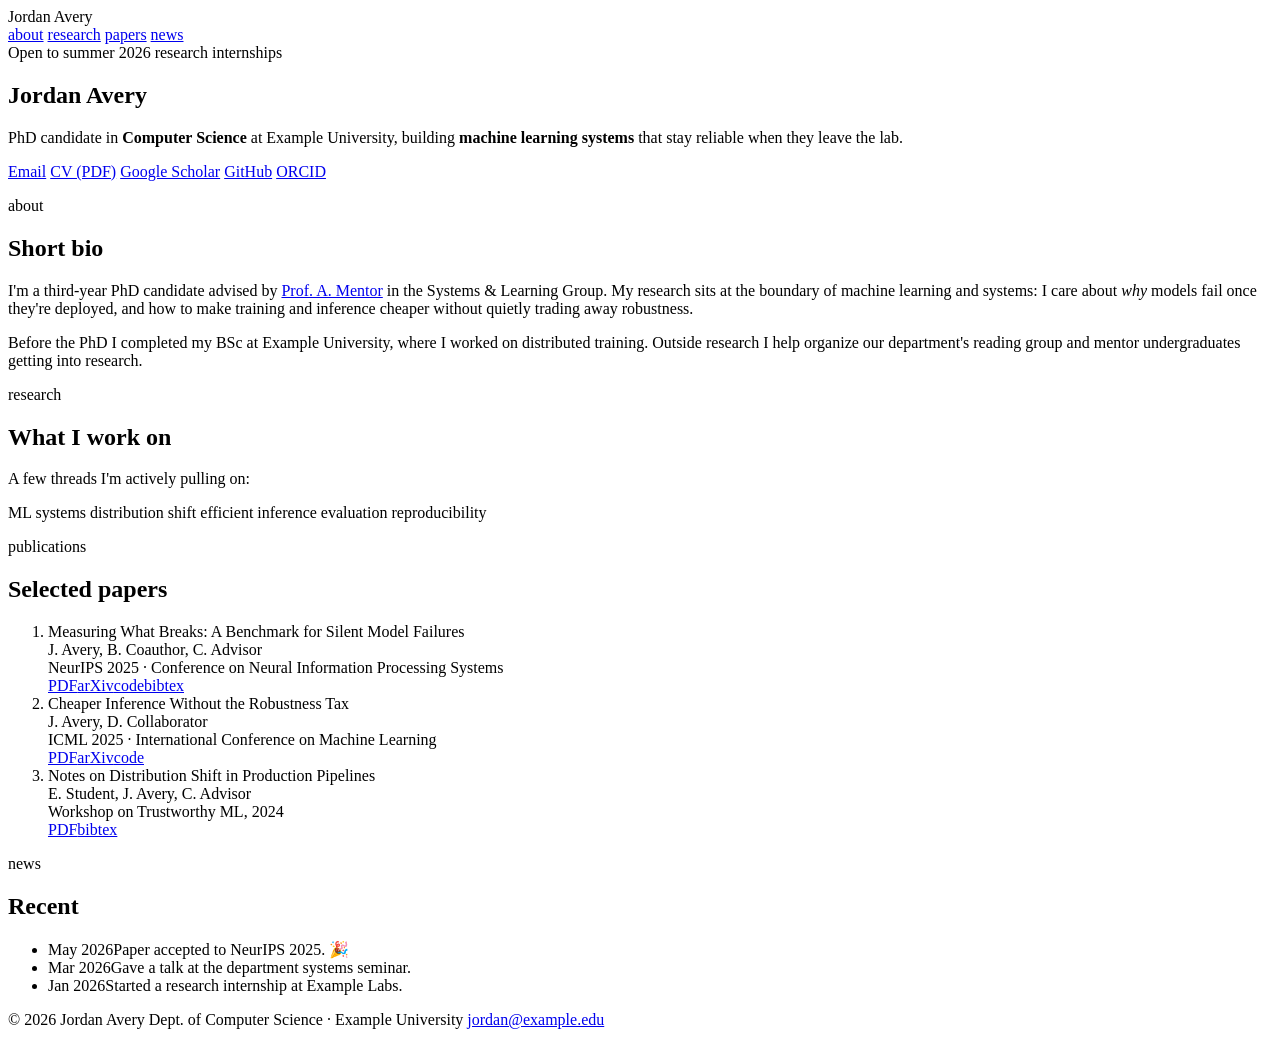
==== index.html @ c04eb2bf "Rename index (2).html to index.html" ====
<!DOCTYPE html>
<html lang="en">
<head>
<meta charset="UTF-8">
<meta name="viewport" content="width=device-width, initial-scale=1.0">

<!-- EDIT: browser-tab title & the description Google shows in search results -->
<title>Jordan Avery — PhD Candidate, Computer Science</title>
<meta name="description" content="Jordan Avery is a PhD candidate in Computer Science working on machine learning systems.">

<link rel="preconnect" href="https://fonts.googleapis.com">
<link rel="preconnect" href="https://fonts.gstatic.com" crossorigin>
<link href="https://fonts.googleapis.com/css2?family=Space+Grotesk:wght@400;500;600;700&family=Newsreader:ital,opsz,wght@0,6..72,400;0,6..72,500;1,6..72,400&family=IBM+Plex+Mono:wght@400;500&display=swap" rel="stylesheet">

<!-- The whole design lives in this one shared file. A future page
     (blog.html, papers.html, ...) just links the same file and looks identical. -->
<link rel="stylesheet" href="style.css">
</head>
<body>

<!-- ===========================================================
     TOP BAR
     Right now every link jumps to a section further down THIS page
     (the "#name" links are on-page anchors).

     >>> TO ADD A SEPARATE PAGE LATER (e.g. a blog):
         1. Create a new file, e.g. blog.html, by copying this file
            and replacing the <body> contents with your blog list.
         2. Change the matching link below from an on-page anchor
            like  href="#publications"  to a real page  href="blog.html".
         That's the whole switch — nothing else moves.
     =========================================================== -->
<header class="bar">
  <div class="wrap">
    <span class="name">Jordan Avery</span>
    <nav>
      <a href="#about">about</a>
      <a href="#research">research</a>
      <a href="#publications">papers</a>   <!-- later: href="papers.html" -->
      <a href="#news">news</a>             <!-- later: add href="blog.html" -->
    </nav>
  </div>
</header>

<!-- ===========================================================
     HERO  —  name, one-line pitch, key links
     =========================================================== -->
<section class="hero">
  <div class="wrap">
    <!-- Optional status line. Delete this <div> if you don't want it. -->
    <div class="status fade"><span class="dot"></span>Open to summer 2026 research internships</div>

    <h1 class="fade d1">Jordan Avery</h1>

    <p class="tagline fade d2">
      PhD candidate in <b>Computer Science</b> at Example University, building
      <b>machine learning systems</b> that stay reliable when they leave the lab.
    </p>

    <div class="links fade d3">
      <!-- EDIT every href. Delete any link you don't use. Drop cv.pdf next to this file. -->
      <a class="btn primary" href="mailto:jordan@example.edu">Email</a>
      <a class="btn" href="cv.pdf">CV (PDF)</a>
      <a class="btn" href="https://scholar.google.com/">Google Scholar</a>
      <a class="btn" href="https://github.com/">GitHub</a>
      <a class="btn" href="https://orcid.org/">ORCID</a>
    </div>
  </div>
</section>

<!-- ===========================================================
     ABOUT
     =========================================================== -->
<section id="about">
  <div class="wrap">
    <p class="eyebrow">about</p>
    <h2>Short bio</h2>
    <p class="lead">
      I'm a third-year PhD candidate advised by <a href="#">Prof. A. Mentor</a> in the
      Systems &amp; Learning Group. My research sits at the boundary of machine learning and
      systems: I care about <em>why</em> models fail once they're deployed, and how to make
      training and inference cheaper without quietly trading away robustness.
    </p>
    <p class="lead">
      Before the PhD I completed my BSc at Example University, where I worked on
      distributed training. Outside research I help organize our department's reading group
      and mentor undergraduates getting into research.
    </p>
  </div>
</section>

<!-- ===========================================================
     RESEARCH
     If this section grows long, it's the natural first candidate to
     become its own research.html — the styles for a full project page
     (.page-head, .project) are already waiting in style.css.
     =========================================================== -->
<section id="research">
  <div class="wrap">
    <p class="eyebrow">research</p>
    <h2>What I work on</h2>
    <p class="lead">A few threads I'm actively pulling on:</p>
    <div class="tags">
      <span class="tag">ML systems</span>
      <span class="tag">distribution shift</span>
      <span class="tag">efficient inference</span>
      <span class="tag">evaluation</span>
      <span class="tag">reproducibility</span>
    </div>
  </div>
</section>

<!-- ===========================================================
     PUBLICATIONS  —  newest first. Copy a <li> block to add one.
     Wrap your own name in <span class="me">…</span> to highlight it.
     =========================================================== -->
<section id="publications">
  <div class="wrap">
    <p class="eyebrow">publications</p>
    <h2>Selected papers</h2>
    <ol class="pubs">

      <li>
        <div>
          <div class="pub-title">Measuring What Breaks: A Benchmark for Silent Model Failures</div>
          <div class="pub-authors"><span class="me">J. Avery</span>, B. Coauthor, C. Advisor</div>
          <span class="pub-venue"><span class="badge">NeurIPS 2025</span> · Conference on Neural Information Processing Systems</span>
          <div class="pub-links"><a href="#">PDF</a><a href="#">arXiv</a><a href="#">code</a><a href="#">bibtex</a></div>
        </div>
      </li>

      <li>
        <div>
          <div class="pub-title">Cheaper Inference Without the Robustness Tax</div>
          <div class="pub-authors"><span class="me">J. Avery</span>, D. Collaborator</div>
          <span class="pub-venue"><span class="badge">ICML 2025</span> · International Conference on Machine Learning</span>
          <div class="pub-links"><a href="#">PDF</a><a href="#">arXiv</a><a href="#">code</a></div>
        </div>
      </li>

      <li>
        <div>
          <div class="pub-title">Notes on Distribution Shift in Production Pipelines</div>
          <div class="pub-authors">E. Student, <span class="me">J. Avery</span>, C. Advisor</div>
          <span class="pub-venue">Workshop on Trustworthy ML, 2024</span>
          <div class="pub-links"><a href="#">PDF</a><a href="#">bibtex</a></div>
        </div>
      </li>

    </ol>
  </div>
</section>

<!-- ===========================================================
     NEWS  —  optional. Delete the whole <section> if unwanted.
     =========================================================== -->
<section id="news">
  <div class="wrap">
    <p class="eyebrow">news</p>
    <h2>Recent</h2>
    <ul class="news">
      <li><span class="when">May 2026</span><span class="what">Paper accepted to NeurIPS 2025. 🎉</span></li>
      <li><span class="when">Mar 2026</span><span class="what">Gave a talk at the department systems seminar.</span></li>
      <li><span class="when">Jan 2026</span><span class="what">Started a research internship at Example Labs.</span></li>
    </ul>
  </div>
</section>

<footer>
  <div class="wrap">
    <span>© 2026 Jordan Avery</span>
    <span>Dept. of Computer Science · Example University</span>
    <span><a href="mailto:jordan@example.edu">jordan@example.edu</a></span>
  </div>
</footer>

</body>
</html>
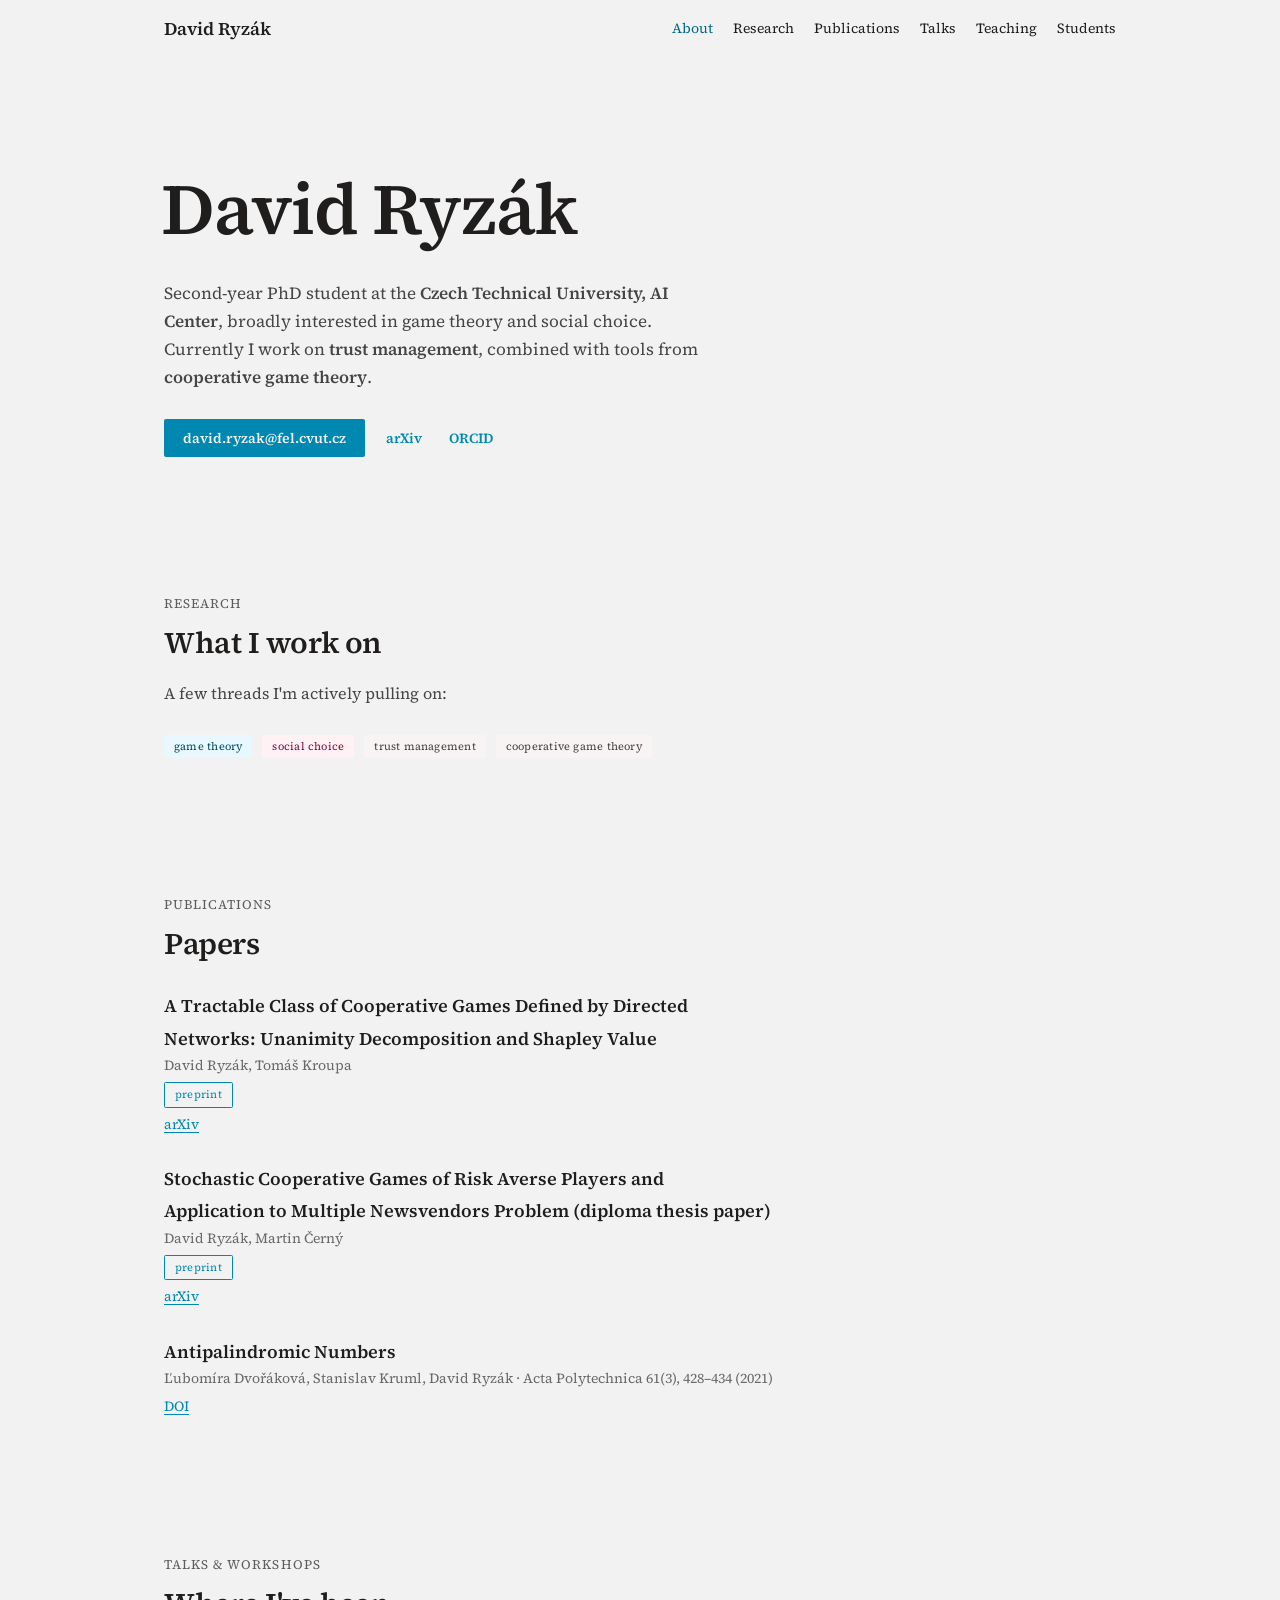
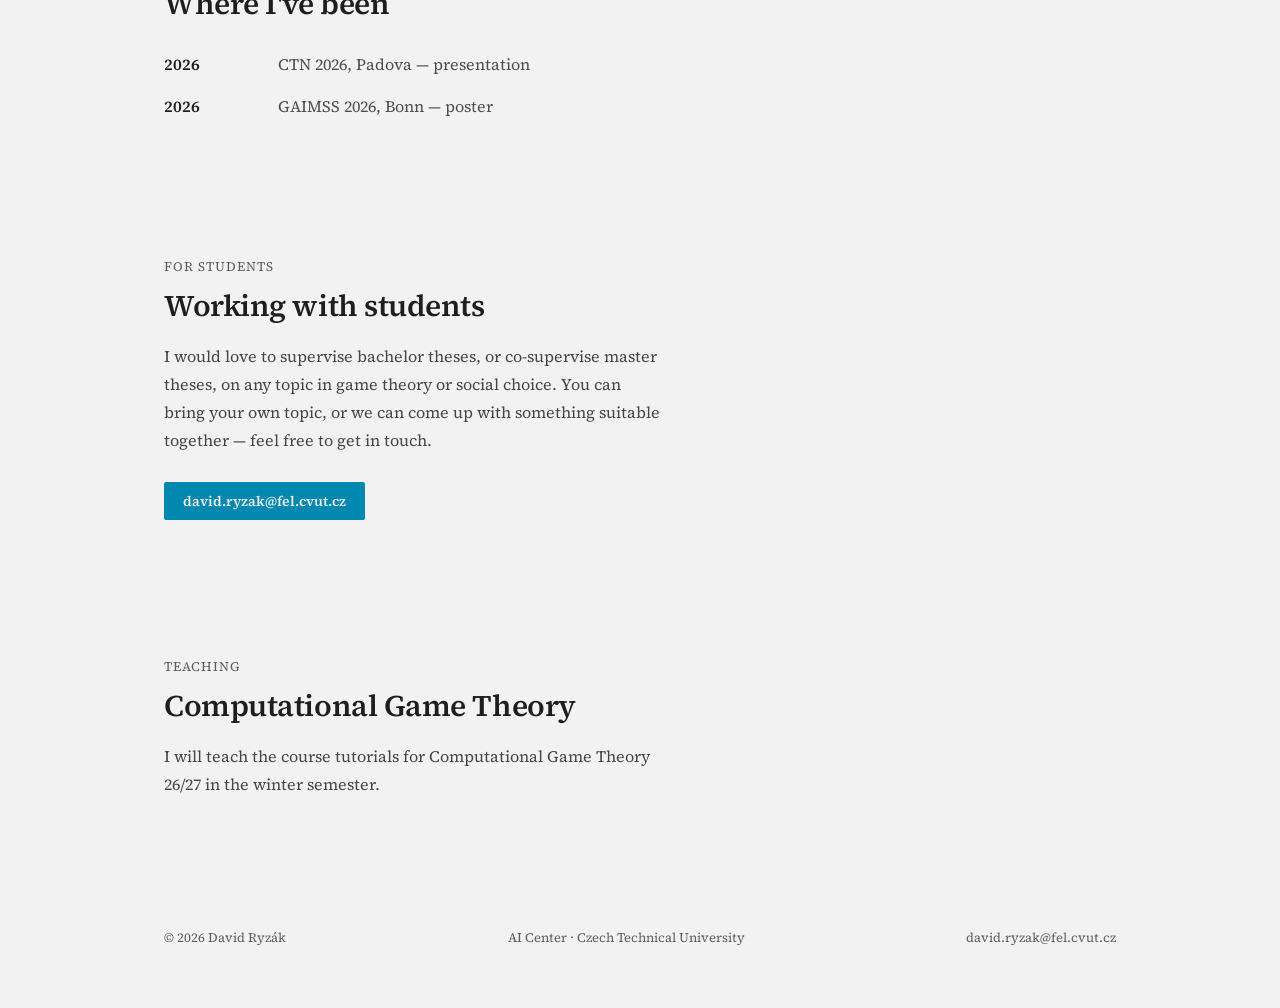
==== commit d2677f65: "Update index.html" ====
--- a/index.html
+++ b/index.html
@@ -1,178 +1,385 @@
 <!DOCTYPE html>
-<html lang="en">
+<html>
 <head>
-<meta charset="UTF-8">
-<meta name="viewport" content="width=device-width, initial-scale=1.0">
-
-<!-- EDIT: browser-tab title & the description Google shows in search results -->
-<title>Jordan Avery — PhD Candidate, Computer Science</title>
-<meta name="description" content="Jordan Avery is a PhD candidate in Computer Science working on machine learning systems.">
-
-<link rel="preconnect" href="https://fonts.googleapis.com">
-<link rel="preconnect" href="https://fonts.gstatic.com" crossorigin>
-<link href="https://fonts.googleapis.com/css2?family=Space+Grotesk:wght@400;500;600;700&family=Newsreader:ital,opsz,wght@0,6..72,400;0,6..72,500;1,6..72,400&family=IBM+Plex+Mono:wght@400;500&display=swap" rel="stylesheet">
-
-<!-- The whole design lives in this one shared file. A future page
-     (blog.html, papers.html, ...) just links the same file and looks identical. -->
-<link rel="stylesheet" href="style.css">
+  <meta charset="utf-8">
+  <title>Bundled Page</title>
+  <style>
+    * { margin: 0; padding: 0; box-sizing: border-box; }
+    body { background: #faf9f5; display: flex; align-items: center; justify-content: center; min-height: 100vh; font-family: -apple-system, BlinkMacSystemFont, sans-serif; }
+    #__bundler_loading { position: fixed; bottom: 20px; right: 20px; font: 13px/1.4 -apple-system, BlinkMacSystemFont, sans-serif; color: #666; background: #fff; padding: 8px 14px; border-radius: 8px; box-shadow: 0 1px 4px rgba(0,0,0,0.12); z-index: 10000; }
+    #__bundler_thumbnail { position: fixed; inset: 0; width: 100%; height: 100%; display: flex; align-items: center; justify-content: center; background: #faf9f5; z-index: 9999; }
+    #__bundler_thumbnail svg { width: 100%; height: 100%; object-fit: contain; }
+    #__bundler_placeholder { color: #999; font-size: 14px; }
+  </style>
+  <noscript>
+    <style>#__bundler_loading { display: none; }</style>
+    <div style="position:fixed;bottom:12px;left:12px;font:13px/1.4 -apple-system,BlinkMacSystemFont,sans-serif;color:#999;background:rgba(255,255,255,0.9);padding:6px 12px;border-radius:6px;box-shadow:0 1px 4px rgba(0,0,0,0.08);z-index:10000;">
+      This page requires JavaScript to display.
+    </div>
+  </noscript>
 </head>
 <body>
-
-<!-- ===========================================================
-     TOP BAR
-     Right now every link jumps to a section further down THIS page
-     (the "#name" links are on-page anchors).
-
-     >>> TO ADD A SEPARATE PAGE LATER (e.g. a blog):
-         1. Create a new file, e.g. blog.html, by copying this file
-            and replacing the <body> contents with your blog list.
-         2. Change the matching link below from an on-page anchor
-            like  href="#publications"  to a real page  href="blog.html".
-         That's the whole switch — nothing else moves.
-     =========================================================== -->
-<header class="bar">
-  <div class="wrap">
-    <span class="name">Jordan Avery</span>
-    <nav>
-      <a href="#about">about</a>
-      <a href="#research">research</a>
-      <a href="#publications">papers</a>   <!-- later: href="papers.html" -->
-      <a href="#news">news</a>             <!-- later: add href="blog.html" -->
-    </nav>
-  </div>
-</header>
-
-<!-- ===========================================================
-     HERO  —  name, one-line pitch, key links
-     =========================================================== -->
-<section class="hero">
-  <div class="wrap">
-    <!-- Optional status line. Delete this <div> if you don't want it. -->
-    <div class="status fade"><span class="dot"></span>Open to summer 2026 research internships</div>
-
-    <h1 class="fade d1">Jordan Avery</h1>
-
-    <p class="tagline fade d2">
-      PhD candidate in <b>Computer Science</b> at Example University, building
-      <b>machine learning systems</b> that stay reliable when they leave the lab.
-    </p>
-
-    <div class="links fade d3">
-      <!-- EDIT every href. Delete any link you don't use. Drop cv.pdf next to this file. -->
-      <a class="btn primary" href="mailto:jordan@example.edu">Email</a>
-      <a class="btn" href="cv.pdf">CV (PDF)</a>
-      <a class="btn" href="https://scholar.google.com/">Google Scholar</a>
-      <a class="btn" href="https://github.com/">GitHub</a>
-      <a class="btn" href="https://orcid.org/">ORCID</a>
-    </div>
-  </div>
-</section>
-
-<!-- ===========================================================
-     ABOUT
-     =========================================================== -->
-<section id="about">
-  <div class="wrap">
-    <p class="eyebrow">about</p>
-    <h2>Short bio</h2>
-    <p class="lead">
-      I'm a third-year PhD candidate advised by <a href="#">Prof. A. Mentor</a> in the
-      Systems &amp; Learning Group. My research sits at the boundary of machine learning and
-      systems: I care about <em>why</em> models fail once they're deployed, and how to make
-      training and inference cheaper without quietly trading away robustness.
-    </p>
-    <p class="lead">
-      Before the PhD I completed my BSc at Example University, where I worked on
-      distributed training. Outside research I help organize our department's reading group
-      and mentor undergraduates getting into research.
-    </p>
-  </div>
-</section>
-
-<!-- ===========================================================
-     RESEARCH
-     If this section grows long, it's the natural first candidate to
-     become its own research.html — the styles for a full project page
-     (.page-head, .project) are already waiting in style.css.
-     =========================================================== -->
-<section id="research">
-  <div class="wrap">
-    <p class="eyebrow">research</p>
-    <h2>What I work on</h2>
-    <p class="lead">A few threads I'm actively pulling on:</p>
-    <div class="tags">
-      <span class="tag">ML systems</span>
-      <span class="tag">distribution shift</span>
-      <span class="tag">efficient inference</span>
-      <span class="tag">evaluation</span>
-      <span class="tag">reproducibility</span>
-    </div>
-  </div>
-</section>
-
-<!-- ===========================================================
-     PUBLICATIONS  —  newest first. Copy a <li> block to add one.
-     Wrap your own name in <span class="me">…</span> to highlight it.
-     =========================================================== -->
-<section id="publications">
-  <div class="wrap">
-    <p class="eyebrow">publications</p>
-    <h2>Selected papers</h2>
-    <ol class="pubs">
-
-      <li>
-        <div>
-          <div class="pub-title">Measuring What Breaks: A Benchmark for Silent Model Failures</div>
-          <div class="pub-authors"><span class="me">J. Avery</span>, B. Coauthor, C. Advisor</div>
-          <span class="pub-venue"><span class="badge">NeurIPS 2025</span> · Conference on Neural Information Processing Systems</span>
-          <div class="pub-links"><a href="#">PDF</a><a href="#">arXiv</a><a href="#">code</a><a href="#">bibtex</a></div>
-        </div>
-      </li>
-
-      <li>
-        <div>
-          <div class="pub-title">Cheaper Inference Without the Robustness Tax</div>
-          <div class="pub-authors"><span class="me">J. Avery</span>, D. Collaborator</div>
-          <span class="pub-venue"><span class="badge">ICML 2025</span> · International Conference on Machine Learning</span>
-          <div class="pub-links"><a href="#">PDF</a><a href="#">arXiv</a><a href="#">code</a></div>
-        </div>
-      </li>
-
-      <li>
-        <div>
-          <div class="pub-title">Notes on Distribution Shift in Production Pipelines</div>
-          <div class="pub-authors">E. Student, <span class="me">J. Avery</span>, C. Advisor</div>
-          <span class="pub-venue">Workshop on Trustworthy ML, 2024</span>
-          <div class="pub-links"><a href="#">PDF</a><a href="#">bibtex</a></div>
-        </div>
-      </li>
-
-    </ol>
-  </div>
-</section>
-
-<!-- ===========================================================
-     NEWS  —  optional. Delete the whole <section> if unwanted.
-     =========================================================== -->
-<section id="news">
-  <div class="wrap">
-    <p class="eyebrow">news</p>
-    <h2>Recent</h2>
-    <ul class="news">
-      <li><span class="when">May 2026</span><span class="what">Paper accepted to NeurIPS 2025. 🎉</span></li>
-      <li><span class="when">Mar 2026</span><span class="what">Gave a talk at the department systems seminar.</span></li>
-      <li><span class="when">Jan 2026</span><span class="what">Started a research internship at Example Labs.</span></li>
-    </ul>
-  </div>
-</section>
-
-<footer>
-  <div class="wrap">
-    <span>© 2026 Jordan Avery</span>
-    <span>Dept. of Computer Science · Example University</span>
-    <span><a href="mailto:jordan@example.edu">jordan@example.edu</a></span>
-  </div>
-</footer>
-
+  <div id="__bundler_thumbnail"><svg xmlns="http://www.w3.org/2000/svg" sc-camel-view-box="0 0 120 56"><rect width="120" height="56" fill="#f3f2f2"></rect><text x="18" y="32" font-family="serif" font-size="16" fill="#201e1d">DR</text></svg></div>
+  <div id="__bundler_loading">Unpacking...</div>
+
+  <script>
+    
+document.addEventListener('DOMContentLoaded', async function() {
+  const loading = document.getElementById('__bundler_loading');
+  function setStatus(msg) { if (loading) loading.textContent = msg; }
+
+  const FONT_MIME = /^(font[/]|application[/](x-)?font-|application[/]vnd\.ms-fontobject)/i;
+  const MIME_TOKEN = /^[\w.+-]+[/][\w.+-]+$/;
+  function toBase64(bytes) {
+    let bin = '';
+    for (let i = 0; i < bytes.length; i += 0x8000) {
+      bin += String.fromCharCode.apply(null, bytes.subarray(i, i + 0x8000));
+    }
+    return btoa(bin);
+  }
+
+  // Error sink persists across replaceWith since it's on window, not the DOM.
+  window.addEventListener('error', function(e) {
+    // Failed resource loads (CSP-blocked links, scripts, images) fire plain
+    // events at the element — warn only; real JS errors carry message/error.
+    if (!e.message && !e.error && e.target && e.target !== window) {
+      console.warn('[bundle] resource failed to load:',
+        e.target.tagName, String(e.target.src || e.target.href || ''));
+      return;
+    }
+    var p = document.body || document.documentElement;
+    var d = document.getElementById('__bundler_err') || p.appendChild(document.createElement('div'));
+    d.id = '__bundler_err';
+    d.style.cssText = 'position:fixed;bottom:12px;left:12px;right:12px;font:12px/1.4 ui-monospace,monospace;background:#2a1215;color:#ff8a80;padding:10px 14px;border-radius:8px;border:1px solid #5c2b2e;z-index:99999;white-space:pre-wrap;max-height:40vh;overflow:auto';
+    d.textContent = (d.textContent ? d.textContent + String.fromCharCode(10) : '') +
+      '[bundle] ' + (e.message || e.type) +
+      (e.filename ? ' (' + e.filename.slice(0, 60) + ':' + e.lineno + ')' : '');
+  }, true);
+
+  try {
+    const manifestEl = document.querySelector('script[type="__bundler/manifest"]');
+    const templateEl = document.querySelector('script[type="__bundler/template"]');
+    if (!manifestEl || !templateEl) {
+      setStatus('Error: missing bundle data');
+      console.error('[bundler] Missing script tags — manifestEl:', !!manifestEl, 'templateEl:', !!templateEl);
+      return;
+    }
+
+    const manifest = JSON.parse(manifestEl.textContent);
+    let template = JSON.parse(templateEl.textContent);
+
+    // Nested page bundles (iframe targets). Each ships ONCE, in the ROOT
+    // document's manifest; frame srcs carry an about:blank#<uuid> marker
+    // instead of a substitutable uuid. Every document mints the blobs for
+    // its OWN frames — from local text at the root, or text obtained from
+    // its DIRECT parent over the relay protocol below — so each frame
+    // navigation stays same-origin with its initiator and a deduped page
+    // loads at any depth on any host, including a file:// download's
+    // opaque origins (where a blob minted by one document cannot be
+    // navigated to by another).
+    const pageOrderEl = document.querySelector('script[type="__bundler/page_order"]');
+    const pageOrder = pageOrderEl ? JSON.parse(pageOrderEl.textContent) : [];
+    const pageSet = new Set(pageOrder);
+    const pageTexts = {};
+
+    // ── Nested-page text protocol (parent-chain relay) ──
+    // Page bundles ship once, in the ROOT document's manifest. Every
+    // document mints the blobs for its OWN frames, obtaining page text
+    // through a strict parent-chain relay: a document only ever SENDS to
+    // its direct parent (which, for every document the publisher's own
+    // runtime minted, is another publisher document) and only ACCEPTS
+    // text from that direct parent; requests from below are honored only
+    // for the document's own child frames, and the ROOT never sends
+    // upward at all. That last rule is load-bearing: the artifact host's
+    // frame-ancestors allows claude.ai (and friends) to frame an
+    // artifact, so window.top can be a FOREIGN document — a top-addressed
+    // protocol would hand page uuids to that ancestor and accept forged
+    // "page text" from it, minting attacker HTML as an artifact-origin
+    // blob document. The chain never touches the ancestor: requests stop
+    // at the root, replies are origin-addressed per hop (never '*' when
+    // an origin exists), and both directions are origin-gated (on https
+    // a foreign sender's origin can never equal this document's; in
+    // opaque contexts — file:// — everything serializes as 'null', where
+    // an embedded EXTERNAL frame still fails the gate by carrying its
+    // own real origin, and a sandboxed child of such a frame is excluded
+    // by the own-child-frames check plus uuid unguessability). Shape is
+    // deny-by-default: one request form, one reply form, no error
+    // replies.
+    // window.origin is the SERIALIZED SECURITY origin ('null' in opaque
+    // contexts such as a sandboxed preview iframe) — location.origin is
+    // computed from the URL and stays 'https://…' even when the document
+    // is sandboxed, which would misgate every opaque chain.
+    const OWN_TARGET = /^https?:[/][/]/.test(window.origin || '')
+      ? window.origin
+      : '*';
+    function trustedOrigin(e) {
+      if (e.origin === window.origin) return true; // https chains; opaque==opaque
+      // file:// trees: Chrome serializes the file document's origin as
+      // 'file://' while the blob: documents it mints serialize as 'null',
+      // so the two legitimate shapes can never string-match — accept the
+      // pair in both directions. https origins never serialize as either,
+      // and sender identity (own child frame / direct parent) is checked
+      // separately.
+      return (
+        (e.origin === 'null' &&
+          (window.origin === 'file://' ||
+            window.location.protocol === 'file:')) ||
+        (/^file:/.test(e.origin) && window.origin === 'null')
+      );
+    }
+    // Non-empty only in the root document (nested bundles ship an empty
+    // island), so it doubles as the root marker: the root answers from
+    // local text and treats a miss as authoritative — never relaying to
+    // its (possibly foreign) parent.
+    const isPageRoot = pageOrder.length > 0;
+    const blobUrls = {};
+    const resourceBlobs = {};
+    const UUID_SHAPE = /^[0-9a-f]{8}-[0-9a-f]{4}-[0-9a-f]{4}-[0-9a-f]{4}-[0-9a-f]{12}$/;
+    const pendingFrames = {}; // uuid -> [{el, frag}] awaiting text for own frames
+    const pendingRelays = {}; // uuid -> [childWindow] awaiting text to pass down
+    function mountPage(el, frag, text) {
+      const pageBlob = new Blob([text], { type: 'text/html' });
+      const u = URL.createObjectURL(pageBlob);
+      resourceBlobs[u] = pageBlob;
+      el.src = u + frag;
+    }
+    function deliverPage(uuid, text) {
+      const frames = pendingFrames[uuid];
+      delete pendingFrames[uuid];
+      if (frames) for (const f of frames) mountPage(f.el, f.frag, text);
+      const relays = pendingRelays[uuid];
+      delete pendingRelays[uuid];
+      if (relays) {
+        for (const cw of relays) {
+          try { cw.postMessage({ __bundler_page: uuid, __bundler_text: text }, OWN_TARGET); } catch (err) { /* gone */ }
+        }
+      }
+    }
+    function ownFrameWindows() {
+      const out = [];
+      for (const f of Array.from(document.querySelectorAll('iframe'))) {
+        try { if (f.contentWindow) out.push(f.contentWindow); } catch (err) { /* detached */ }
+      }
+      return out;
+    }
+    window.addEventListener('message', function (e) {
+      const d = e.data;
+      if (!d || typeof d !== 'object' || !e.source) return;
+      // Origin gate first; the structural checks below (own-child-frames
+      // for requests, direct-parent + solicited-uuid for replies, the
+      // root's never-relay rule) are what hold in fully opaque chains
+      // where origin strings can't discriminate — a sandboxed root's
+      // FOREIGN wrapper still fails all three even though both serialize
+      // as real-vs-'null' rather than matching.
+      if (!trustedOrigin(e)) return;
+      if (typeof d.__bundler_need === 'string' && UUID_SHAPE.test(d.__bundler_need)) {
+        // Requests are honored only for this document's own child frames.
+        if (ownFrameWindows().indexOf(e.source) < 0) return;
+        const uuid = d.__bundler_need;
+        const text = pageTexts[uuid];
+        if (typeof text === 'string') {
+          try { e.source.postMessage({ __bundler_page: uuid, __bundler_text: text }, OWN_TARGET); } catch (err) { /* gone */ }
+          return;
+        }
+        if (isPageRoot || window.parent === window) return; // authoritative miss
+        const waiting = pendingRelays[uuid];
+        if (waiting) {
+          if (waiting.indexOf(e.source) < 0) waiting.push(e.source);
+          return;
+        }
+        // Never-answered uuids would otherwise accumulate forever under a
+        // request spray; past the cap (far above any real page count) new
+        // relays are dropped rather than remembered.
+        if (Object.keys(pendingRelays).length >= 128) return;
+        pendingRelays[uuid] = [e.source];
+        window.parent.postMessage({ __bundler_need: uuid }, OWN_TARGET);
+      } else if (
+        typeof d.__bundler_page === 'string' &&
+        UUID_SHAPE.test(d.__bundler_page) &&
+        typeof d.__bundler_text === 'string'
+      ) {
+        // The shape test is load-bearing beyond tidiness: the solicited
+        // check below uses the in operator, which matches prototype keys
+        // ('__proto__', 'constructor') — an unshaped key would reach
+        // deliverPage and throw, painting the error banner.
+        // Text is accepted only from the direct parent — the document
+        // that minted this one.
+        if (e.source !== window.parent || window.parent === window) return;
+        if (!(d.__bundler_page in pendingFrames) && !(d.__bundler_page in pendingRelays)) return;
+        deliverPage(d.__bundler_page, d.__bundler_text);
+      }
+    });
+
+    const uuids = Object.keys(manifest);
+    setStatus('Unpacking ' + uuids.length + ' assets...');
+
+    await Promise.all(uuids.map(async (uuid) => {
+      const entry = manifest[uuid];
+      try {
+        const binaryStr = atob(entry.data);
+        const bytes = new Uint8Array(binaryStr.length);
+        for (let i = 0; i < binaryStr.length; i++) bytes[i] = binaryStr.charCodeAt(i);
+
+        let finalBytes = bytes;
+        if (entry.compressed) {
+          if (typeof DecompressionStream !== 'undefined') {
+            const ds = new DecompressionStream('gzip');
+            const writer = ds.writable.getWriter();
+            const reader = ds.readable.getReader();
+            writer.write(bytes);
+            writer.close();
+            const chunks = [];
+            let totalLen = 0;
+            while (true) {
+              const { done, value } = await reader.read();
+              if (done) break;
+              chunks.push(value);
+              totalLen += value.length;
+            }
+            finalBytes = new Uint8Array(totalLen);
+            let offset = 0;
+            for (const chunk of chunks) { finalBytes.set(chunk, offset); offset += chunk.length; }
+          } else {
+            console.warn('DecompressionStream not available, asset ' + uuid + ' may not render');
+          }
+        }
+
+        if (pageSet.has(uuid)) {
+          pageTexts[uuid] = new TextDecoder().decode(finalBytes);
+          return;
+        }
+        if (FONT_MIME.test(entry.mime) && MIME_TOKEN.test(entry.mime)) {
+          // Strict artifact hosts allow font-src data: but not blob:.
+          blobUrls[uuid] = 'data:' + entry.mime + ';base64,' +
+            (entry.compressed ? toBase64(finalBytes) : entry.data);
+        } else {
+          const blob = new Blob([finalBytes], { type: entry.mime });
+          blobUrls[uuid] = URL.createObjectURL(blob);
+          resourceBlobs[blobUrls[uuid]] = blob;
+        }
+      } catch (err) {
+        console.error('Failed to decode asset ' + uuid + ':', err);
+        const blob = new Blob([], { type: entry.mime });
+        blobUrls[uuid] = URL.createObjectURL(blob);
+        resourceBlobs[blobUrls[uuid]] = blob;
+      }
+    }));
+
+    const extResEl = document.querySelector('script[type="__bundler/ext_resources"]');
+    const extResources = extResEl ? JSON.parse(extResEl.textContent) : [];
+    const resourceMap = {};
+    for (const entry of extResources) {
+      if (blobUrls[entry.uuid]) resourceMap[entry.id] = blobUrls[entry.uuid];
+    }
+
+    // Artifact-host CSP (connect-src 'self') refuses fetch() of blob: URLs —
+    // consumers read these Blobs directly. Survives the swap like the error sink.
+    window.__resourceBlobs = resourceBlobs;
+
+    setStatus('Rendering...');
+    // Page uuids have no blob here — they ride inside about:blank#<uuid>
+    // frame markers the pass below resolves after the swap.
+    for (const uuid of uuids) {
+      if (pageSet.has(uuid)) continue;
+      template = template.split(uuid).join(blobUrls[uuid]);
+    }
+
+    // Strip integrity + crossorigin — blob URLs from a file:// document inherit
+    // a null origin, so crossorigin forces a CORS fetch that SRI then rejects.
+    // The manifest bytes are ours; SRI protects against CDN compromise, not this.
+    template = template.replace(/\s+integrity="[^"]*"/gi, '').replace(/\s+crossorigin="[^"]*"/gi, '');
+
+    const resourceScript = '<script>window.__resources = ' +
+      JSON.stringify(resourceMap).replace(/<\//g, '<\\/') +
+      ';</' + 'script>';
+    // Inject after <head> so the DOCTYPE stays first; prepending the script
+    // would push the parser into quirks mode. DOMParser always emits a <head>
+    // (synthesizing one if the source HTML omitted it) but may carry
+    // attributes through, so match the full opening tag. slice() rather than
+    // replace() keeps us clear of $-pattern substitution in resourceScript.
+    const headOpen = template.match(/<head[^>]*>/i);
+    if (headOpen) {
+      const i = headOpen.index + headOpen[0].length;
+      template = template.slice(0, i) + resourceScript + template.slice(i);
+    }
+
+    // Parse the template and swap the root element. Scripts inserted via
+    // DOMParser/replaceWith are inert per spec — re-create each with
+    // createElement so they execute, awaiting onload for src scripts to
+    // preserve ordering (React before ReactDOM before Babel before text/babel).
+    const doc = new DOMParser().parseFromString(template, 'text/html');
+    document.documentElement.replaceWith(doc.documentElement);
+
+    // Resolve page-frame markers: mint this document's own blob for each
+    // framed page — from local text when this is the root, otherwise by
+    // asking the direct parent over the relay protocol above. An
+    // unanswered request leaves the frame on about:blank, the same
+    // degraded state as a refused embed.
+    {
+      const MARKER = /^about:blank#([0-9a-f]{8}-[0-9a-f]{4}-[0-9a-f]{4}-[0-9a-f]{4}-[0-9a-f]{12})(#.*)?$/;
+      const needed = [];
+      for (const el of Array.from(document.querySelectorAll('iframe'))) {
+        const m = MARKER.exec(el.getAttribute('src') || '');
+        if (!m) continue;
+        const text = pageTexts[m[1]];
+        if (typeof text === 'string') {
+          mountPage(el, m[2] || '', text);
+        } else if (window.parent !== window && !isPageRoot) {
+          const had = pendingFrames[m[1]];
+          (pendingFrames[m[1]] = had || []).push({ el: el, frag: m[2] || '' });
+          if (!had) needed.push(m[1]);
+        }
+      }
+      for (const uuid of needed) {
+        window.parent.postMessage({ __bundler_need: uuid }, OWN_TARGET);
+      }
+    }
+
+    const dead = Array.from(document.scripts);
+    for (const old of dead) {
+      const s = document.createElement('script');
+      for (const a of old.attributes) s.setAttribute(a.name, a.value);
+      s.textContent = old.textContent;
+      // text/babel scripts with a src: read and inline. transformScriptTags
+      // does XHR against the src, but blob:null/ from a file:// origin is
+      // silently dropped. Inlining makes it a plain inline babel script,
+      // which transformScriptTags handles unconditionally.
+      if ((s.type === 'text/babel' || s.type === 'text/jsx') && s.src) {
+        const pre = resourceBlobs[s.src.split('#')[0]];
+        s.textContent = pre ? await pre.text() : await (await fetch(s.src)).text();
+        s.removeAttribute('src');
+      }
+      const p = s.src ? new Promise(function(r) { s.onload = s.onerror = r; }) : null;
+      old.replaceWith(s);
+      if (p) await p;
+    }
+    // Babel standalone auto-transforms type=text/babel on DOMContentLoaded,
+    // which fired before we swapped the document. Trigger manually if present.
+    if (window.Babel && typeof window.Babel.transformScriptTags === 'function') {
+      window.Babel.transformScriptTags();
+    }
+  } catch (err) {
+    setStatus('Error unpacking: ' + err.message);
+    console.error('Bundle unpack error:', err);
+  }
+});
+
+  </script>
+
+  <script type="__bundler/manifest">
+{"37c0d80e-6ab7-4a12-8424-68724b41ff4f":{"mime":"text/javascript","compressed":true,"data":"H4sIAAAAAAAACt1963rcNpLo/zwFxPHYpNRNXWI7ScttjS3JjhPJ8khyMrOSRmKT6G5KbJIm2LpE7u/bh9gn3Cc5XxXuIFuXJLPn7Jn91lGDQKFQKBQKVYXC8jJ5v/1xe//N4fYWGVbFhCRxt5rmdTqhy6yKlxfDmpH//s//IklB8qImNEnrkOzTwTTNEnKV1mNyFidGK/L0KRlMc1JNc4KVzsJvvCmjhNVVGtfe+je+H5D+a3L7DSGXUUVOTxM6/FQVJemTvcE5jeswocM0p1BGq/pm3az4sagmUSaq+8XgvEMu6E2HXEbZlCLcC3pD0pwUg3OyoYEbVW8JzacTWkWDjPZIXU1ph8RFPkxHU6vsqkpr8zd2QWYB6QHwowt6c0L6vFSjWE4HWRq/S2mWzEPQGQevU9+UtBgi8gv9PvHYzWRQZB7ZwKIl4nmkZwJa/+YbQpaXCcxRRaO4Dmv2DSHDaR7XaZGTEa33odgPkNAERshqsk/65CrNk+IqxM/[base64]/UdZUOpjX1PYSPULyAbGwgktjEJv2tAFPTSZlFNe2RJA7TPKfVj4e7Ox3x9Zz19Kg21J9hTa/rzSKvaV6Tr1/5wvA82YqPQf3AkeCvWYMdxbwc0uvaZ5UzJ0VJ892ojoExll/BTPgbvWN29K/XJ4vBxuvlkF7TGJsZ86MazZ2mOCsYJX3glTCLWP0hT+j13tD3Xi1DH6/N6RZ1+33SXYWR8t+vNGphCq3n9iXJK7pjWRpT32lMljS4o5WTMKP5qB53eF8WeyQFcCmsv6293U9AusoPQqThu6qYHNRVmo+AIB3iwRQtj+tJZnPY/2Ye/R/mSjWaKrqSjIkshr8ljhxuD8egaMJ/csiEZLTmIBP+u65u1Nh4OemTnw72PvKpxP54zRmJkf9l7Ud0OtP4ij6+fpU7nCjATa7A7d6Dr2+qKroJU4b/9XmlIPj9nYtVPDiXDJKYfCTZpw81wify59OnEkuruG/iumF/6zWWXUVZTfrkVqAzLCri8y8XpBhKFeeC3jDY+Y0xAr0ujlZOOG2eeAGCOro44WgeXZyYA3QpYsKFdoFYy2SDY+TQrIXzkvhjNMHF/Cmqx34Z1eM8mlCJIHISUpOXczZv4SpY3jQuEvp5/8NmMSmLHHa9spWtzMkaRCgay5CVWVr73rIXhGVR+gH2tF8UtWctUagfVrTMopj6y8dhEh+HIHSeLHeI5wXmJyjeEOU2tJmxeQ+KQqhRoBK8fXOwfbp5cED65Izv+SzuIsRxkSW0uh1E8cWoKqZ50ouLrKi6k/TaT3PCqtGgE0+riub1Jnwg3/+1U1dRzsoIygQhCBkUVUKr3mp5TViRpQm5B8yLlbvgdKsoSaest1Zerw+K6y5Lf0vzUU98HBTX68UlrYZZcdUbp0lCc077v13Qm2EVTSgjLO6ycZrT25W/[base64]/9AOLUqRD87jlohdyopuDf6pHNIf3jZMKsTcR0KRx1bssoSQDF5+U1+b68Xh8Wed1bXS2vl1fD52SadidFXrAyimlH/SUR4ux8Dy7fuYLlqqiS7qCi0UUP/+1CgUaxuSyTlJVZdNNLc+C47iAr4ov1qzSpx701Olkf03Q0rnurdOIKIYnnJa3qNI6ybpSlo7wH6lR3UNR1MVk3aMr58MWLjvz/8NtgvSFGsdZKB/4vfPFoKdkQABLAlNGqy1BfxTlvo8c0rygrskua3MIsdYfRJM1uenPmCKvgigm/f0Enj5qzuZvBgzlw1YVgU+jb8lpJIcGAK+Tb8loPe1ywGv8bMcmprnTWlbNilMZuNSXV6qLsAWtndFjjH7918XzSW1t9/t3z7799+fy79Ul03eUs9XIlHru4vSyvyeoKzKomwF8GKysraytiSv8yHA7F2ll70Nqx6fG8vF6/Gqc17WKlXlnR7lUVlW2SmA97eZHspjBgRj7tf/h4eAoqxc6Hj1ytSHMSlSVbvqID0JcuuqyORrRLr8uiAjWEHE/XVlafkwtKSzIo6rHAChqymzwmYPzITMtbRUdRmjMSccMbYTUtQ7K4zPf5CU3SiJRVmtdKV/tbGY0ouSWTqBqleY+shC/iybrQyghBkxjtEDSDkVvCZUGaszShPRJdFmmiK/8FMCmKuqP+Iq8Vm5BbImQAiaZ1oVstdsiiktnwZzSsaaUQJBxhvit3o+R8yuoeoddguiLdKzq4SOvu/CoKCjBFUhVld5hmNa16BGaJLKQTIHaUG8Duralgqh2gm1CQfaT7ww/MgmnUmFZ8syDhysoquwdeWlNevRsX07zukdU5YIdplnUnBcwGcMg9YEFCA5eBxaWa5jlshiZcFAapg+9KG7IzpbyfSdPnu887O6ef3ryXOrMHe29nUCQ3t1L6g0IgOG1lpthF/vFa8opZf4ZKujqiQD08pBSVaU7rkEzb1OCcApo8HGJIH76EbUcWPJ0ap4aNJ8tpWFNW+ywa0i08wPgSTmAc08yzDjF7AtvI5/0dQCiEs8nn/Q/YIZ5jBAaKgM7hWhNUHW+c45hCpXFuM/BlEk0TSQmveSZjdx/1mT5vWh0CKr4QOh1hGErEdNhWNGVhaLOBGvMgzvvzLFnc5tw3bLLWgVswBenfyR/[base64]/ooasPmwPhzSunVlX5JsOwL2C3wRU38/xZ06WyGqgmRDHErLpgIVRkvhsOjA+CungdmK1SmhGa+o0nCn27JCjE/VB8CEdRtOsZuY4d+mkmDOYxLDtEde+l+YCFzTK7dI6gh3gdhZY6PLal6TvVt4Ijy5ONkKB0brRBJj0Eg2DoHSRlYAk3DB4aYzSJVRiDtvpSlNBVB77+6i83YJvS9KkAz90y71LWlVpQhkfVeuyVj64vu3v04tNlonlBN0GJj/Zn+RiDSuaJ7Tyx77NuoGATDNGdft5lTvEWvti7HKRuAZBel1W2iD4YWv74+Hp/jZ4hP519Kb7H1H3t9MnJ+Kvle4Pp09OFpelPvTx8+7b7X1ZvbtxnCz5x+FxshRsPFm2lRp+YvQvo4x1SMMTBUiQPtEOliCsq3RiUnQB6qjdk3OI/gofwayMZmzfAys3FuHohJG4S1ZFhQAr4JGQ/VpF5a/jIqMIo2mOtzFHeNzLtNoh3dWghTvoF9InwzRPDotyh17SbPvLNMrS+ob3YCD9xRVJGSyYuT2udAj9IhxizgKv7mwoW5ElAFCUgiIaCLtKQTfy8au5kGOwYXn9ft/rGStVkAaw7fdJZaxPXn9hbv2F1vp3gLdqiyU7D7RR19Q1G/yx4Ck+Wpg/vUFgsxdvC2ESujn8aqs1jDJmVMOfbfVAO/FaVEK71jTnwSKJN5f/1Urk6r1gZVH543QyoFWD+4yl8bpP1mBJWHR65j0DGWiR7pkX3L22RO3GMmosnBY/j5gLPAro+WgeBloXrnEySmiJh5UVwzsF5SmWkZS8Ig7u6yRdWrK9VDiQVEmUgENdWpIchrK4UTHwzNWDTbpdW/8U2PX7sMM1GaT1nCT5zCLDfBHzu2nh0EH484mY1vRk3SBQzEd8hK7N+H46iSonZv1A1tdEUvUNOiFriiZ9s/2CwY4pqFknspI5DQAtJa8FHFG5a1RWbG4WL3hBABSo03xK7SlcsIVyKnertvoy1EIRkSyRNd3zBokh8qnfB2c6/9NraIO3hBsKSdoBSLM7OEXKkFnL7usuLGsLBoVd4BhO8HgjdQFzE4ZarUIIeCqeVjxYjIHgRn/1hqhEelh+BO2PVk5OdCNgRFEqmRC/XY3TjMK8WQx6xxoNrTnng5rIEfG5QhYJ3OHJ2W+rtPyv42RpOXCmf9JKAuwWSYD/[base64]/IF8IIiyYlYZMoywgroxyjYC8wGLbIR3gyZtOSTBGRq0HlieAHMWCPePgXnI8Cie/+m19Pf91/8wkOovhV+KRwbFV0JXxUIvhIhLDKb/hTfgLrrPEJfspPIHaMT/BTfhoWhdEZ/pSfKqO8koUmHAVkbAIXhXFUcpuz/CIKgAYzc/SfP4rxi6AXCFzezusqpSL8S5RTUSYpBpKr9P2jiw65PMHT/dFlh1ycWOTd/gVk365B3yKPszS+6BGvyDfhL4FvkcfjKB9R/gH/VF/SvJzW+OED/KXK2XQwSfmHA/xTfbmgN0lxleOnn+nNVnGVm9+mpfzyuTTLy4oyJj99gh/q66SYMqpg7sIvCyp+F3DxqwEZv9EcPSDy8zb8tGtkNLqkusYO/FQ1hkU85ai9g79U+SCbcqhvs6mGlxTTQUY1pbfwt0NvMK5d1xOaTznR+e9dmk9tvCaFidZuYWCF38ELrb+DXcP5LiaPfzbmTzj7FFU/8d8WXUUdQVlRw6Ct+K5wFDUsLEUdPQOikj0HopaeBVHLngdRK47ymGZmtU0scesp2ohaFnVkHUEfWcWg0KioVYdlPa04Yu+LWnWKpap+VrC2BjsFm9eiLqbxmNVRxXE4hJ8H8NOuQfNEf9/OE/uroj5+tmiP3w1qYQ2HVkkVjTQKW1U0sjGA7xIB+Gr2z7/JieVfzVmF73pK4bs9n/BdTRJ8tmZI+fs0em9kkY2jqikRVfVMbFUt5ZW0636QxZp+yo+opkCVAGRTnMO2jCF2/kbv6F+vvWcnX72jf3kni97XZ0f/enay+CxYVD7GD7uf9vYPTw+2d96dbu7sHWxz8xrs1vt0tH1dig37lX/d5T7Lr0ks/gp8jyyJ7paIFyy/Fvh6o9Qz5b9WF4Txzj9mgX8UdX87WQJbn2HwO1kM/GO22A+WR5ZFj2sgm6BmQOQx88HBKLU9aW+F0CQZoii2e6trGS7sn3YIKzskR68L2MXAjF6SJVOxWcLPOuQREV0edYgfY32vC6OPw7rYKa5gRTEKRzKweXEFo3EukmNg1MIe/oZTSQv2bbNjDqLukIgj8wqQqckSiWAqXr9alr+9155Gp72z5Vdjmk1o7R+zr6+D5VHaId4r8Bxj6ZNV7862x8u83jFbfC3aLqvGr5227dNoGAuEr6SiUdYhUZZG7MQI8W1oH1rfv4OKxGRnz3+1vBEAdaAPIJC/[base64]/gUNDyzuwg+07OlSee+mLsHq7i4YQIubBcwoFryxQG/MtaH3pCBQgom3tNYJNsPVoVs0XC8CPkcQqILBkpbdxKCVuompOM4awmw+0tyT3zX5ldgzFJZTxuMGQqPcGMXLQN7MDB6IQpqLWzBJMWmYZAGwXkpdbspd4I2QGlLBQW9dYzxRlUZdftXB/YTz7AWBMT3zJkhHdbjWGWtiYiCFFwgg/Cd4Uw1brbKAqUbDotJNYEd6V1RzGljoF7nXgrk6s/NbuRB1VeSwF17Qm6O1E3t34sVi3r4N3MkxVi2f9SO8dmuKZD7RJ23S5NZs37GZqKO5Vd2+AY3zx72Dw9ODw3/ubJ9+2t/7BOrw8iL52+npp8/726enZHFZGaSOuMoqA2ilCgths/LvCoLn5I+6kMdOj0dTy194jUD+wKha+YNH38lfIg5XwQNFflhUE9DTOAGUZBzjiY0jdgALysdlZctEMIT15S0r/C6EErq30eYvVQXRuieqLQjDor6kZTTXt7N4Yc9xGC5EWdZq9RRKyHTOlS1uKmpR6gCeu7vh+oF19Fg93JR3LjOE4wjkzCAaBAHgaYV9WKxn3SybmhfAYHg9Y9htusahCOVCJbdtN6vLzIjzc2OhZCSY3GKXlxdIXjA6GVW07JEkrWhcd/GSbxd66EaMpaMcGmP9usz0FWBD95bHD7071mX2UTvtfB0GWUeTEndkZ+ODbRH+ObwpObd8hJLtne1dEBof97a2TemL1VnzyqjYGjsyEAPQWFoKGuLDYJ4Y+Abh4cUS6JYFAk8Z/jgLAFIobv5YcV0YxM11h6sou8BQsYrmZn0xT2YrHvmC19m5IhTX18h6EhzXngZSexpgNR7Qg5XhgxwWBxaenkZ5XkDsF7jBrKmy42iweoPDLOy5ymSyl2isVBhNrBOOK186AMWPRdMg5OHZvj/go5DiITAF68HOh63t0w9bp7+82fm8rUJ3Vro/RN3hye33sycqXGdre/Pn0829j4f7ezun73b2fpW1fbjfMfzK4u6wqOA/sDVps8JXuREHDqw3n/+hQMjF8ZVfF/6KMuqrOnd+5f8JnLiglG3R+GIXIsAPo5FP1RkcXUlZCMGi2UetwKk7BG0xGDLUoNHMViRo5lyXjmWwcBeM7N1RVgyirMvioqTiKqUXNPpv5QAYjOIC2ipiyijlqjJEnWXzGMG/[base64]/MekyoGU3hdAgN9hZu0YNoqNrViHU5nS0aArEI68s0q6DA9ZVC25JLPIUcIJagSItxERHpEtJqCxq/4LHPjzcSqMCX4FeG+nFrWpnmBvEKyZp0r1iPVBInK89/TWaXnvrDaDAH5zhMcgY+sDj9opZVVRgokKnEeyL2rtQsnMRzbLBEe7x/ywRj+MXODg4gSSN0NdbXOOYeofZ6QHsU5hB/4X7mFkje/6AM55QAUCEgWfctjzVEfA7fmyuCsCruRKiUfD7kVEg2xcRwn4A5XTgMkf9vmVnjmjhEnaLhcaWzFG4xL0E5C3qu5fWWB8xpwgBIscvVeeaUsjUyE+X7Uc3Db8lPQJXbmAX+zlNmC/qpsnP9Ibh2V/[base64]/vEBC+/ri2uPuilaqYSThGZtjZT2avenL4Y5PRp15IHPqiH17auoymnyY5GhSfNOtclgnyr/rG5N+8jWV+PI0Qy5mQe+boSnp+ou34YH1hzveAUWNbQyjN0aF3GEvlFCjtcya4DI0BYv6LPIaAg1fO9IX7E9IdBRAw19+MUdi0hs2heLZnT7fH1dC4Z1d3nDjFFf13NN7KqC0AlAc7LrEy9oWS6OJby+rk3haBvuAd79hnvTbC8lFb1B6GPp52oTPeITCiAykz/DMDTM/qU8uNq60YKPbgA9vtKNamveAiiNnZNfsOkbF2zcSL8FMesqkcTH4squJeLspIUEwqk2gPdaTAmQRrGoumjNdGAYN3KcckI8iCHzOo1yIbJTSNwlrK88iopnJiBWZgJPk9aAfHuLbFtK7lkiHpnNPKeipYfZoYfEXcpOU2ADp2hOpySnl7SSk5XIi/B8A6YJiRihk7K+sZFzUGthcxfjdjq30fgB9BWZMBrElWMzCs2baRYDGmsiZb9EWZpIccv1IztJ1qXDOmo4d+3qKezql3Mx4EsAVQedsosXeoOiyGiUt93JsLoXBLyPaEApaUy7NOxonFLtotPaeS3pmaWsfk9BgpqG+oY5A6opu4WpGERMXCFuNImYaJDWdOKZbcCa/[base64]/MkqyyXR71WgWLq5ZY8uYyyB4gTdAS2yhOY1328en+/ULiMsmZj3rsEs6Ci6k18xNegJQvhAyTJA8XCJXett4oEU2OCVSwRf/qUtAqCSzGkBjDpmcNT6e9k7FZOMQanWcUmWDtntByGLAbJ52wXGFrB783MtaXb4plCDBiEozagzP9ugLKOt2WGtuNG11Z0h2XiBlfEHEa18hu0YWFVMOBx3lWg25lXfm7jXseLrt3muCCNAByYG+M427JT/jkLQQf0MHUtgHDjkmbA01OJaE+hbH7F2enxSbJaFaxGh3lPk29jnjtdLZ1AuXTlBmFZ/rX/eoT+a4OgTXs/[base64]/XN2/bVm14F/vPH1L1+fBDLt1BRHfs6uMXX0OfP+fxTskDCPhxB8SFRzsPxL6Av9P7gZXN+xF4wjptPzSAdzRXN11Z+soJNiAVi2kdHbjuBVYcoXP9MbjIswoD992ua937jLDz5XhdNdbOi/Q/zYM/vcmLPHNdhZ+ggM0BsYNSTToTu8/zbNE0wAqJeRbYLU9klzQYD50WgdWEolJFpq2a6msFMBkABrAFFBJGdFlGxf17TKo8zna8qfBh0y5ems2/KMXMoYB+KPuHemZT9v2fZ0wqdL4yorCiRlq3D2DeaQQ9ZnxpbxCCVDbxfApGIcvrWJiAHZOAuF1GgOolK2t/aG1vab4IGXJm1z2jlTkJ4JmqsnoTiSy7l5jxWACzpGZeDAttq8Xq6TU5n5vg54bN/vU4hscCBzSgyJQumzMU99c6xU0F332jAEWrK2ocYxrsBp3CGiisi8uMQTEVvM0wd6JyoB7SebTeUMc6byDciYEyXoyBmsyjMSY4wWalRRmpPbW7Sbrr0Eg6qwoE6KZJpRSFLISFRRbWGNRKo+Ak6Odch0SyKS4YWvDKp7c6aQP8XSnEelMI/lEjbOu76pQ+KhX86QcWfcmhnCA96N3031mnA6Gef/hmlSdzPmieM6sqhDyjGwT6kTDLQq/hrCLcyeOIKuG4JNm9l/5Lc0rPQlj9HMDfVbK2kY0e0UQopIvvIOUIMy6gglzDHuzNW47zkM2P6Rxkh1sBn5X3B6cNDXFgsINz2YY778v8XVPf1MyZ/I241D1K1NPfM49dDoB7ePB6A39jflIQu3Cv1z3plLyNKf6Y0RFake2MmFXQb/hHgBHzizeW8vwftlUMlOQfkmy3xv0XTMicwgiXG7RtEsaWjPZjXIXGJIRlNFAXnCe3eCafEK0Brpkxfffr9qYO2kJmJ2XiJs4Y/XyKtX5AV40sZrZInAHEbVZpHQN7WfBuSr3ByV7iK0tSVIEgO+7fEaef0aUp2EdSE0nm9fWl7+j9u/bO9jJBHEYPy8/c/trUbKDB7oKoLxQZOOKhqRAtM5kDqtMyqyVsC2dRkxkuIbFOQyTWhBommSFg9JhfFx7/BUpO842N7Z3jzcwxwfvbyo8bovBJK66T1OxGWwDvfWB3aG4dYYB4vD4CbmIYaR6FQUR2Zc7Yk4ozqBXb/3IMdT6u/l2Y1xaMGoWPPYAtp2y8Rg6IPAmKeDypx8qy0kDJQT0Do20JuD6XCYXkPmHI3TBvG+4p0Ge026J+G77sXMM+vBbZXmIc48cv3PHLLud8c98Ej1xwyNPfEUoJqIu1XTP2IVlHb/u2yC3EbQ3MBFfBk39qvLPJcOEAmFe1BMtWZM4wtM5/f0KZkfkQHAnRZg1QFly+A98iiVwL7xN3dTlMcE8Po5RZgv1QJzImPS33LvubyKSrx5W+VYrteOfOwsDMOHbr/2lqnvsuLrCzolEtdv4CSxAx9wJ4oYM+VcNUXxwDdiRQTrgUu/HqesQzzxmtr6XXUw7TwEBWjdZXlxkbyN4ouuyP5B6gLyDildQSm4HUirVEdZBicVfB5AYQi5suULB3N65vZ1jR4Uh3KB8f/i5Rdzh2a05qmOeebrDokHRgJ4AMChIvfrn+DvojWStNHcBD8sqph+xm/+g+BaDWxVQtBoK01QDCp4ze+i/SmYTD6Z0+pU/TXNss+QBqcBDWbscEzJMIvwbTXYv2HG1EuDnE0ZifAhipr4E1qNaEIgW4nQ6dR08bq/RBkzaCBDcY3ZmFn7Mxg0tmIksfloo3PdDGp1ozzpynZdg6cNuT3MhebyTtRT2sbWJvahjv+es2T0B/RQqp+Mxxgc5+tS2AvpqPyJkABWZy19+lR9CL5+VeXrz7iyY+0bw9x3sOi4K7lj+EwDVwioGXautLNxlGXFFebJ9KMOUbyOFolBWyZOETRzoXNw4bXDSF/BueCP8fIrzvIgYWs2A7f54IHNAa/oQqo/UGVwoeR1E1n3Cb7oIuAgYC/A1kcXJ20N78ow+qlx9NOnOfscp1zg/Kc0U8xstfLoqkPGo/oEtXhp4ga7MzyD0Xm5Ul570k0BqquFoHKZ86OV+GEcW23LlnFqRZVfP421QTx8BU4W8Fcsg4aV65bwh3iIdKB01PMu4xFKr/FIxaEaLnrU/HtIKbn5yY/cymW5/63RgMN//jj4w0JW8B3PeLDB7aIiLBdHA1lvDFOR1Ar1grPmGebisNhNc5wVa2XwgrmXio0ZhZrzJu+WTNL8V5eckzT/cT5FmydivI2rRMm7CATdjS+fAugQmrNpRcVbF87jy3e+rvEmjymri0qkWlNZ8mWPWOqrrPpcj9BSSaFE6HVN84SJ5rrc0nzbtQ4CSRKpLNaq3Zz93gyeuKMamw4eUCunNGFyd/U6XDwYzWBPPMijko2LGoQL7IeS7M+YXvywaY4YqaMLmoO9VdzTxYeb/vs//0urtotE3/ytIPFsCnA54H1stFlfE0QwAJWpTOMLYiwFcsksYLyjbl7UY0SjqAzTHc9ZwQwdaj65DJtYCx3m6V6ONW0OBX8dA1U0D/DnvlmHVHRCIUM3Dt9H7uoo+oaXaN5CrrDGXFdpCSaGQo5evI8VF3kMppykoCx/BpPQjWrQXmqkMqgXtLrhSbRrh4pdcRmavFH9k8F0UhIfFAiBmXouGNkdTOTC6O4AA+rDbFymEQJ5A0GPPJskI2eXtDojUZ7wXK8Mxz6hkwIGFOUWKJpfdhMKT4nAWjLWEBhWwMYy7I5plD1kgodRmtFEaDfmpdl723xmtOIm3se1+wXS1umE55IZPtGqixp/HlNrSHyP+O///C9yQUtIy1xRuCOEM2euO/6uhs0SrCBgGZRwYWlO45gyNpxmBt/FEfDFOE3AA8LSQZbmo2eMAL7TyjTMLhKcochuK0LXr9KSQngp6KEC6zN+FviJnSEfVgmoxfZcnlUhntPQq3L2kCkDqmDtBxIewZtCTxwyhO+Qn2b5T6cOnt8wHvT09LJHVjrk9JRWlXsPT0E033xxrf4aYIhAAtGFPHTd2rAtkz/WbDkOEdPUobCYRBdcL/atR3GMUQeh0Jsd8ln7pdXAPbYDx+IcdAfw6GBU3ZBxUVz0SCRlfFxFbEyi/[base64]/4BtdXnSLkvBr1Shl4IUxcgYnd6T7mTnFIHCAZ+At3TTKCF+qICUh/S9/GDCqCc4uQsNcPXWXXUWlZTzRq0WsCdVf0wcGOVq47ejrV/cQaixD6608sSwzYXKCbXNHLq2p3EL8oLnerb3JSXPQqKQ2o/kVldhsVJEv4dn87PIUvR9FhxB34NgkwNxmv2AUw3xRdsmTr9wxWoe/+VVF/3euzyai5tQ6TGFfB2gO2vjcejtJw5c2Mj4a26ysObYVNWMbC8OwUS6S4IANV8JpyiBpBOOmQ1it0bQeF9UzJpbykraHMcoXIto3QRk8Pe2WFR2m1zQxlvBVChTF3PBlSRNrURokaixCELA8FaAOPe7IQOOOGVksjMisRl+LNoE2/MhQxx3xHVbNpm+ch225pG0EhuAqU4nAOEQRsyDOtGDP5+U4q3BM5z/X23jCmlioz6cRu3H1AqVo+EwmlEGlBjjyEnJUkFlg2GztqT+4ikpDbis99QpOMM7hb8cQ7Vy5N2fdsLvALpJRGDU4l+BcAiFvQUg4D8ZRBUnHUNSvk0QcRg1QFe0O04oyYR4HNEC6A9wJbA14EBoyQq/h8o/[base64]/Aoc2r1Y+GJ3G1Pw7lk6DJ9q8aeR+NhfvmLZy+v8uYaLd2/gk5x/cYWK8ziHjc1F7rULLyNhwYmC+SW3796vwnN1R+5yJum7XqGGJsORmn9pPoLWrUKtlzeDktmhnu6kZSqw73+A6ji7QWuv85vBY650YvOVpwiwBqL0tccbMo68b62x+46EoMsd0zzxxNKvpiBUTczN8xbLqyJxaEN/cd7IhIATxPgxEAZm/nRvVmPgLgOjAfZPl2rKoxTcxTtCRtRDCMORweC5hCZOnordAdprrkH8yymVgGkRrr/6wRjxrYc1JVmG7yAi6yYA7xJR2nFnEDBuweCLW4jKD/419w7PZaeQmyRHSnEklhu/TmdO20Faiw1u9OK3iaRZVhJu5+MEUqW41mD0oj0bTwNiaJ+PfTklnrC1dtHg1UT4LkB0is6rBdlDTbjyuClxWXksWl9bDvUsLq03w/8Lc34nh/RMu8HEPMs52WXGt53fxgWKBO4nVQp77CPKA0Yl7UQ+0F7VomKqeroXRffgS5byvfK/ernBrNpwSmBTGsSrN18BFH7iMVEcdx/JihQGJneqP2eNM5J0lYfX2pxm/GrxoukrhVtVCQ0f5+pVYakjzIOU6ThGOA6ZhvbF4ucHJ98kzX1NuoyHcuPpkyRxdHcITHiBO/yRJp/o1F491j8LGxQlhCD9VBcSZVy566AvvYdA4buUdk31OGliARBGhvOiMN7FRfzs2JP6v7ZtrCZboiPti1zUkPvQ67hCsCA3ALrk/8bCKFQEfzia/3O6EHY/TWrzwgbk9fUsDBzE6TnXAyzhVhkIFeitlaHKDWI2mon/UgcDKwzTGEFweBzJllNviVowloD5tD4c0rv2mG9FMUcO/Csi+n+PPZq5Z64jhGBTs85WTEO/WYb52MOLA5kIyZVmHqDAZ0nAxOqcdtaBbuYNbOTvC/MsDqgxHqRRIejpCcRFRxC2bDl4+3UyMpmM0ci+66i9mCKp09om6yF1ypbQg/42iihmaOJjmSUYTJzBRlL7NigFcMrTDlgZZMcA7eWmeFFeoAbBiWsUUqjMrzhDSpmLtDf5fuLgvw7H+4gXw7LBzOBKDGph7A8AFCMYtAiu6Msl1gPX+9pvNw9PP+zv8eZO6ZL3l5WleXozg5L1cAYP/bfX78NtwdXk6SXgB7NmJCGqepHkocgBoeAf7H/DwO46+/f55d+v9zc71m5vzLyvDHw4+lb/Qy62XH0a/1Zvvsnz33cvi1+V//P39ZEiXPrD/+P7wy3a6VcU/Xuzu/Pzh5TB9u/wfDvCtvd17EO4mxaSBNBTeizjAtpEfHb6/Hv+2tpr98v6fH3fj5Ke9my8rq9vJaOV8nC/Ha2s5u165uPnyaeXwOvrlxa+/JOzgx9Xhwdbn4Yt//nS+qjp4++bt9s58xP82iAY0W4ZJTCK4bfW378K1H8KVZSx3seXAbEwnK9//nCbpxy87SfnTl50vP7x4v7yznX7/98vzbPn68z+z7Nu/f9i5KXeLv7988fei+umHncu6XNv/xz/fv313vnpj3y+Kk/wA70a9kxdnWZW6F4xa2dpiaZHMkr96Bew8h4Fbr2bwmxVgR2BV3COXhN9lxR+IErirRlVa3/QAu+ZqlbFNmt9TtjlldTERV6fk1XsuixeMgzY+Rf70Kcnt543W7YcPeJwbyA3Y//yRGXYphjRyvEVqX1pImcCCv9HkJCW1m8t3Y54+JSOVfs640zIKnzwRf3IK3kwGRdZ84EDE020VdU0TfEu+Kopa3IoWyOtn4OFbIzSZ0RG+FwJZiYVsCt30rsYD23Pe8FYPcR8xOjppkdPqwWw+ce939t6+2Tn9tLezc/rh4+H2/i9vdk534QmiFyvrLXUOP+xu730+5FW+pc/Xm1Go8nL4Lga+Mb/I90W0oXNVM4rH9H69BciGi3WniBL3mQO5YsBmQJNdnoPzoY8wlEWWza9uvPBgPIoJW/ZbwMa3Z0YsV/ykpuZTVUxSRuWted/SpcwxqRZmoZpSkcd/gBmtLQGihF9Hiy7ViUs0eiUR8v2KYhjluaPg6Jup89754Rc7TdMUCxkmouQClVXOcxG8WEkU+xjH9AcFQZWsWxXjqmBsr0pHaPvzorzIb+Cp5tabXiyEd4WjRGmHFbXOyfBdplWo6Ln+oIYND56HcA8pT/Dqn6/dBTNXL2pOmpU6mebJg5hScRlg7vNHBVEco1PX1dXRlcvhih5QIwU1yeQyWU1xmCxQ3AWrENU/[base64]/KJDW0J2GSE4KRJjZeDLinV1Y9eC1F+TIoHpmhTJUS6TWMhmcDoS61Z9s9Y9v6apb7VCC7G4VQPdQZjQYTTNanMk8pbsvFPdpo0xfw8EEjOq5z/ch4kXnFOB8QqIGYVh12G0NpnNydeDpOMsCSN6lhdCCggbLGYaF76GZx7xxxHrEShzxIJMAtAhMgfJPOH9qCUgd587WJ+LNzKYYjJEkhc6UIWPwWr908Hex5AbDdLhjciH2iIKo8sozTAv2UOE4h+ThFbjECNxhWIwmbKanNlSF/Y8T0+KNzsjRQW2YnImtBrz61l4R+x+Y4056/[base64]/3QCzzrHGLBFvwsw3Cx5IG/SbTGgxrX3giM48i5BeD/KPR7Zs3/7MlJFte+BDeRolvuEjkGXQvqnGzuNnvZM6r1S2LO6W09e8NyaFGr6mXyCatzrWHeRdQ+iaRnG0pivfiV4LcnZ2wz+kZ0giYwa9x5BVEEVqJKGtYWxsPJRU7YQy6GRWROuqZYy+Q3lylAyO4J+sbODb8s7dQ5OkC/[base64]/Gq3EKEUkkNO/EZ0+c7xUUV1M0phpJ9Wbw73dD5unmwfgu+CrZHmZZNFNMeVuaS8cXt/KlL3DjF7PwrjIrJJ1+KfLn7NPi7wXF9l0ks/CUZUmqiL8mIVRfBtl6SjvwnM5rBdTuAQ2C8/j2/Mpq9PhTVfkzNOfBo1PrIxi2h3Q+orSfBYOV28Bgd7qLMwLNq7S/AILuvzv3soshPRZvAz+6sE/s3B49eJ2WOR194onFXmxsgKFL63Cl7zwO6vwO174vVX4PRay1VVeyiDEbXW1vMbCNbNwTRR+axZ+Kwqfm4XPReELs/CFKHxpFr7khWsrRuHaiig0e1/D3qeQTewW7KJdZbzsYWEcMToL65h/xMlSc5EXSMircVrTLs5CjxfNwlFUfn87isre9wB+FJWrK/hzdUX+XuO/1+Tvl/z3S/F77Tn+XsMhT1ZuJ1E1SnOYvEn9vfjVrQvRwaReXTMLOdhJvfrSKkXgk4FqPyjqupgIEAMNQpQLKAMNRX5AQGXBKprdliLfdq+iWVSnlxS/RAOmv0QDVmTTms7CCnT52wHkNqi6VZSkU9Z7sfLXWVhAPoVbuL02zIqr3jhNEmDmwaC4vh0U1zBZaT7qiZaDAvvHO5O38bRiRdUTP2fh1erKyi1PPgSJkWbhYEX02MuLnOKDhcG6IQX4Q6haCGxtH3x4//F0a2/zdHdvC14gBs/Mqwmto+PB0b9enyweD0DIHrPF/jFbPPKenSQUUhCfJkV8OikSCkWior/REwv1KwaPBUYr//hqKYA/llPpSN188/GXNwenb9+f7nx4/+Mh+LH+MlyhlL70mlW23uz/jDXW6Fq89tIJI0Cv3I84tt0oj0a0gocnOyQ1Ygotbyve8JgbJ9Z4zj5LLx/om+XU2SriXe4+0BsTOrwxvSveEtjOGl+jsjwcU4wV8DKQLMKbZ240IuuncEqG0kMnNocQogYZTDDAkbupARcaYhLqqLrAPJOygPcH+T4hxycM7PP+zgGNqnj8KaqiCfOxO26q+iWlVxuY0RWDXBhWk2+wj0yjkYeISA0kMDvfkH/07NHaW5ujhERlmd1sIhXfjhyn84JFXdeeILwhoGFrepjYOLzWc/lTuwiNXqx3MfrkDAJSO/[base64]/1fwZpQk25c0r3fgrJTTyveEy8TrEMenI8x4+LQ6oSgIucMF/gqh3DWwcz5AFudSqhmjWytYtkQVQCzRCV4AQ6LYJ1JDBNfrdnn7JGpzic38ZobeBXslCDcEP1bgsMqqGFCvaVm11oi91oQAcoMwxItG1kPdKogBn1WCOHF8rlumpzyxJS/XPDazguG2y1/2ptf1Ac8qZT5/hN+4WILM3htt9SwzBtRvf1lanHp4lN2C2PXRHIEU0t/N6ZLVwPTsVHOdyfSh6xxCeWDcNjzru72V6OPZPSubGsvZPg36pzoVcptZW+S5iutr8eCD+Yq75w5V52fAOxxYEV92UiqW75q02xL1V9GVnaq/5XohZnHqQ9Wj1PKGi1WJ+eaxVlhHo4+OdVJoeNHNW/opqjAJUN/AHhjBYkYYBC5cjRq8X2aCxNUeiWP9web+h0+HDV8+bi9Gp0HLgxzEsaYJWJgy3ucDmvPKmxht4xWu9SYOBpNzm1s7HiaXQ702LOeydyPujdgxFPL+V5R3+EUSMoOoCn6ZBEaiH4U4CSwguBSsfVDBaBlsgyxBcyU16thg7ltURO+TFhvsfPj4M5f6smR3+/DNn8IWAHFJvCTQyhbjig5NvriTaYppzR/U+LcxS5MuLhV0wBtwVOuYKpqpNwvDutgprmi1GTHqvEe43goXCDIPsCaW+2pdE7u7Ys3d2jwYDtpAQhWM1ZSWdBT/bExpLXYe+3OUYUxwzd93hJh1wNENWnf7g8saOkkQ9u6EsUPZhhWeh8F4vUbmLzlpALI5VY/e3EyQfAac3Thl4ItIvKCts+aK9yY0SSNQeNEAnmVtnRlrsm3WOYjHdngXpBYU7qCADQNTPXuBK+paceF123GRcJq4IOfAfIqYRxHdGDPWcm1L9exIStZgdeJknOT/e4jM5P9rFycu6Wb3S2RODecVozYh3czOIcWqdJSgXE1tjEBLQX4HUw/aMNrF3ALNxIM2QvNAdbuORk1GQ4dHFugnRZtiZ84Kq6ORLQEbDRFL5TFrofzDZsim++/dv+eM3GbdKA+QVHwnf/AmP2vMgMO1ALOpBTRVikfoBG0xl21u41aHkzgpdRr2jubFIf40ivv8QBzln/Mv06KmyecqgwXcIepOFMoXxo7SE+E9QrlvlnxGnSRmTKThSDskJUvkubOniuZV5mP95aOo+9tK94fT7ol8gReB8od8uWWv8S5Fd9WkAKygcwhOgN74B/FS2Dl5hQjpp1CXj9my7uX8JAjI+dLSujXEcx48+8x7JgYkS7xnOhBOojC3J9EORxt4trnJhHl87Bk4EP2nNb0O/A1yjgnyekZhw32IeQw3iwl6rLk81jegIEdtXx22oARn3ihrO0MZvdlnKHF+4qLcODvBaBGwGxASG6M3VzHgtdQnMSqgyAhLmhGsk5EmGWkV97OW/gQq7lDNjh0LlYHrM87gkjlMvCXA+DHwlvUS4oPE0sUWaxDFIDAgvsxq4y0ue3x9rZkRCxjFwW8NdFchYEyzTA+/LJnHS4GiRzwHyfb+5wgI2zSluw8aJCDNfVJWMaUGzRN7psWorKOxHURgrZViWjdd6RhuAfl+hzfmUogZ42d0Z6WYPpiE8mxXMncRrAmMXMN1oYoSWtZju+j/3pKyVofDeHMXwQNYvsHobgvfCzglNAJulUBWIX2yG9XjcBJd+ysdUdY18gW4LddxxYi2/b79GBlOU1hO2djX7ITzBFxq3joTc5eaq+HP4fwFwfktLGsy6nxUJZ6ClXnFSVT6foLadCKOkUHjPTOj0vLCMVtUHP9E7qsJnPkS0iMYcE8WVA1PBkKvcxHb8qTJJ9QYDuBgCf44cyehWctV0EdcKs31mpHmQ66fdIh7hpDXZPri4UKlUxvnBzOFho4HunhI/gyhZptM9eCT6EMtpE76vBItLfnSUvOdT107ZZz8MnxHDR8XBb8KhAvVLMZIVc8GxHA4LrgN8eaoyKbV68EPAarnfNOf9BoN0d4QpjmjVb0/zaj2wkKHS8TD2G+/2S9I315TNmMw/syIblN9xIxBB1JiigqaXOpyzQXk1dFX8+Sl68x8DN7UiFU6EVsn5rO+Lz4qt6+OOkvRcONyuQiY5619I6zQjGlzYtONmLSUGhc8fLvEzA0IPl9IzGM87FRm3OaiizAPl1topDzq8ditjgV1/tdLWsGzE3qGpwPWmx/LoCsOeYIVAVCuivagZHiKpTUzTsXfR7JDazGlsN5ujMPkMIezY4WZYQJ4t83qzsmYIugsMR7RWv4J6Jh/w8vEppAweszhCQMBKRDjcHMPNXiPR4Xq2JjNvd1Pex/h8ditD/iQbtgWdbLPm4E4Ni6KuzksxEss/QYrm9LaeCpT1XQlvlmfezFUVTv+5RslECXNxFTi/e9G1h6L3b4xlrO8Xy1StvfnpDXwbcBqfiwoQ/4QlwLy4Be6rFHzbPeaIwWMnjFA0VFoJHeSVDDehuoR+bRW/7WbwI5/kI04pXtE+D+hOg+ksvyisjbEnEr69EjL3fX+a0XQsP16uwQlolQNaEb0rQlGXu/Wn+eA4AGv9wJq3ESYA26b34GcB60laFhNhOZ2vSAb2SWshFAtYqjJyqYaUYVD+cab7QNXH5yk3CLBYAWMbq//JTwpLhGaw73lz/sfFPMK3CChXhLjQnL2+/vcCq47YW4aG+0ArUa48O/1BcC/eAHdBiBcCaangMNU1EPXgMgQJSzKpCcu7Yuq8t4+ZWuOiVncAWBreHd/fqZC4wMhz6zQfPHYFO8RRbtznZBfuu09uy9yn8+7c5UP2XhNZA5wGogge/54wZBWFN4zUE+5YoQ9PJF2Y0qSeTH2andrf4JZvzKx5mQqmAWSvHUbbetmxnL5kkTF4yvwj634EKDWzhFpgdf6N83M/VMi7lq+uu4m8WvgsPhCXm3gFx643VQ/EnsfeedZm/g4QyHkK/7HLq0jSaDEfffDakUvU3rF2+GfZissaG2nnjtBvx/Kg0C81fFjPclEXjmnsptDg389ZwIIao8Syk/MhnFuJmMRF94VNBElNXd2H7nq6nFFr+wZdubXuDNunwu0lRiiIGXqPXVgVXK/QSpOwceIfk51eGm0ntiRQpGI+pQoNI18PEKwJTA6pNc09hGZjfCIG0Ntv6oKMMQHB2yVKpAaQ3sYpHs+tSM1MbkmaE1c2zgUTIPIdFAhaoRi+o2h6em3L0EpfhXQZe6AIX9HD6egiaCl6ZnUn7XNpmJZ45Hqh02lPDF/wdy75+wA//Lln1+/gvXJMCDZhBMX+vGY776Vbc+bBAimI0a/NOWreS0/Y9yhMCevh5UjWLsdpXbQI694/AyRUWr852t+Z5tfByJn/KGc5oux4i3uM3NHaVp0XRycAAAhUkDLyVhTfLZz0YPo9MB7+uY7b/gupMl1RqtGpnxje248tA6v/[base64]/uUKjjSnDVwuq9LEXH0trAOo7cmapK9bGfdVdZmVIVQ8u6K/zpwos4euCHzL8xMqspZW61ztkYVtd3ruF4WPPQf8vlNAyxngEYq/pfbfq+q3mk6V9Uz8RutXzzaGyW8aL7vkJ3UclrJK/pYsJn8bM2dU2ReKtWmNMxRZQ/M3orZVVq1JVF28kxbqVgAPFYAKZJTnBaRUT6TW3A74gUtb5RUsM/6MXl1m4emp6sS+i26gIef7AE0/vfuNsRJSM3k4am6cC1wbNpeWXf58SJsPhUM5rKL4glbg68zoLiz9l/R5h+T4roJMDWObsFkKZpAHppKF6LS93Mh57FzSAV8uwONDtpYAv0LDZWXQcq1d3vjgmWtq8pqIQVgbDQKXGXOa82fBcy5NaCaarbctMnQXi8OM3Js6BOQAuM9+pjeuxmx8EteD4i6c+bLGxZzGds/HoZPR47CtSyWMOoO1dgplkE4vqWNBNc7DC02Ciwl02d/S9UQ4IO8ek1IFJwFCVa11OhFbJ5s/DQ2Oxkgbh5Xh/vR+dKWOwQ6n3pWv1/QXMycm0AN7lMpaAPentW9+Jk5b92XEtXz2YNrn2Yl5dtBG2l8ZVOjkIlYZKmCvtdaPk52Tj04cH7si34d9cH5E8mKZuthINoq5V9qSFdupiluSFD8gRfFM9Ruxmzx2DxZtWYt5isDArCITF8s6QDNfJ4o9s5Mzkie3rIpnZ3oV3Z/jeNY+s5iq9PMkcdjvSpn6eWu8nxtiZcwDyP/c2tu9Ly+2yhAc126ia/WeQkc/hdBstVVM2huKtw069nMEdshLW0Zig5/5Cw3I1fxPzSWdObW3ionRAH7pNtjkJDBTDwuJ1CA9vOvukFwYFbR3VbtkuTOWj8wxPXqgqngm1eCF+U32YPkhqjtS5O2bg219a8/mrrKiwF6+aGlNWV5A4MWP3Llpp6F7zBVvQ48R/uzGUVvSQJ24H3ot3DhT2xHf5m3xQQHhWa63RXRplyo1vEcqrk1pxdzRfmQDVLiN6lwjF5WNulaeVm+xLZFh+511c0r4Tqx98bbyZM1eVKaGTxoIwZVnoejNP+o7qoOlk4r+w/tVDmNrFbP+UEuDrXs07OPof7DuTjbP1ppz/abqAaQwwli02isHp3UTq4k4bCj6GSdaEPNilHOPvRIWvFGO4yiGaDLU+T3jaQUMnt2oXCARf7++BGsejB/fqt/[base64]/Y5CKYEKz7uIZgXsp2qO7SMjZKxZ3q+iqu/j6bBl/cEfM6zO4tcOCdQ6R0yGhABisx4TRKo2y9DfqTNibu86Tki8bh06bw+dP6mKBClOULRKfI5MEjYm0ETqcf7KUEU1WjeZie1sUda+R+tTYKkGm+wJax4hxgrSEopaWI/eKAxn81Ju7RTkGjOaIWuJ6lpfJmXSNQOo8oKbEFDL3wYu+3N2Algdy5hyoZSMNLp2UfN+PuKUqSyNGLmhZ4zkIbM1lVYC6yZk1yvhrDipogAHfCnACMz1kp/c5p/y59c3NSoQ5Rgy8iiorZFTKyGgVeJLEQk35md44BhMQ/kpXwXHgO3TczSXftAgAaCg5Rs4uHkJV22bGjq29XdHtjsgmL1jNBqY0vcbpDj7YCjfXE0ET1AneK/P9iKa/84Q4BwGukcMKBO73OpDNXYyIPzZBK/40ULD+zSwALP4P0gAYGB4OAQA="},"eeb9b8c3-26a4-4d72-a5a1-85c35e6ba209":{"mime":"application/javascript","compressed":true,"data":"[base64]/eO7k8fLAafk4FUhVSYn146NEoUAU6t8LLSlt5X2njon+Hrgzt3oiiG+WP4eOdOppV18OFDbj8oC3OItlLleptewxPmcOvSp0/w8XN8sgfNZrpCmMPHzyd37kThA+mHD2iMNgTt2qtPn+D8PUE5OIArJN9xpoGP0KF9fQf87d//C9waYYcdWKyEEU5qBUtZODQ2AbuWVYU5bKVb034CZRvrsEzhVGRrsFKtCvSAwzHAS2dE5ixohVAZnaG1EHYYXYJghNba6ZUR1ToBgypHgzkIC24tHEh1AVoxgh43QjdrhPIAzhIoxQqVY0j86nkCDRaF3vrHpwkIlYOA4/EfRtYZVCu3hqIupRIqQ3jpGYI5SNXS5fDSfzn6/XQ8wUkep/[base64]/[base64]/[base64]/EknQkEFYIldP3bVVIN7TkmtBIbWJyzpUwDvTS81KU7BdWWhT8ghSwqo1cyszrxgLZH0slKTTPglFbR+A9T610lo2g0JY55tnXCw2tuNekAHRaFxuPJIUX8lB4KTJXNKR0BOpdTzcKuUHatcQ3/[base64]/+qVZ7vWNkTHwNRW+9lowDN4L2y1qsAoB6vLtGIXnMOr07Pnp+Sx91Vs1orbo8kkt0r3MvCBwv+WLKkUF3iDGueoLBrvZERIWxix1uP6uOF9lDCFpHBByjAq5NIBqnxEgZ19GUERFJy9gSvOnXR1Qyy5t4slrAeeTM8sgjKwa10XORRaX4Ci/LoYxD6Y2cwgKlDkOjj0Ec2N982L2rUsIe6H1K5l/knnw6X12YjPoSgKqAYqLZVLWzvkJzRQoAjZTqk3zDYvUSISBWWWeiuM53lWG0sZD7lkVl4tyiAzTnh+NqRatqaiAZH/WNuOjtYfLFjdtYKG1KrUZOzsK6VWLWuCvYvCam+A3tYCCoEgQbAMwmiSppOguBai0Yh9xkhdHnQ/[base64]/Cwo1A+HjwvdnL3rFTBeKINecNTmwtdlQnH62NrqUdQlRZfQCcyoLifWtmccsD5Iahrp9xIh1IH2ZViuDheRwGrJhVCup0AcymxlZOW9KP2LG/KjqUIUwPb4e7OigCIbF0ieVpN0lZmuhpC1bE/LNBFgUOrsAUZDZNVQAbjAPlYMuK1lgDr7bARFV8v53+qONdzAIi8Bulp1P7ByW3kOw/1thH1m3NrpecWimboqwBHFo2y8VWuQQ7VYCMaS8VEXkqJzMRBEY1SXJ8jIUup5nAgxWerSl5EOqjTBSKBefUP1IGLFdFhQ32QvstDeXBlm1qAbkLD3Pec8jLwWwJptf69Y8fnTglx9DRDYJBgtBKVu/FGXsgjcVlkvknl9M4QULF3eFAdeb8Gih8+Zx0pYfXp8a6BpK5IQ965XuKm6vJUMLORbICkO1CRVAPkvYy7A8x64q+84FtWrF3Ex3jSXw9Ry8+AbmMFx0TZlRnz3Dk25fqWvlqP/UnQeQS4ha+OkK3WmB9PNp8yKPXnwTx2DQ1UadAClcjmWlHdFMCLOiuK2kjMUbBmiVIYP1H1xrS9/r4GcUrjB8IhrmcjOMT3g/7UylUmj++O7VdzCHvzyymxVsZe7W88F4AGukIM0/WWjzQRuDZ2JhdVE7HABp2cgXpvOBMzUOHj8ilX98B+BR4K/M5wOqerIBZJSWjtiDVrrgDDKEHzsf2LPnTwePH+0nr66pcD7gGu9y4FNgOx9MYBz+g3F67/h++5geHR7Sq8PJuHt1/JB2hf8mg4PHjw78J2/CsfztcKRvT44DpumDw4eExaRDm5C9fxxW703vfTmOzW+KI4zT8X1GK304fRiwSKeep+l95meH+BfjePEb4phOJlOS6f0jwvXwgefY/SMS9GRyyEsP95YmvaUH4/7S8YMvp0EUxRdRweZ0hRSp5oO9omfw22vylYJuPsgG5MDqgn6OBwc9xNpWA6GVjQcg1bTFj3t9gysdwQ7MHpS/g7x/wAiukVfu8CpvJ6/8FeSVkx6Y0HtgGPT1y/ngaAB5Mx8c9nHZx+M34M/fa4DX+NPs8Gpu50/zK/jT3MKfJvBnFBg0usKhPib/MIf+78z/Ggcvdnhf3M7Bi1/BwYtbOHgROHjoGXi8z78+Hr3zTwvk1gerIGOQDaDUOXEtlJi7g3Zy48kmnLSTnzk6vfHoRXt0eu0ob9/50kcHnAM8OrCb1eO/nPTyE0ox5j73WEpj3bO1LHK/wW5WqcxhDi++8S+6JIbSwZRaGCrn/ZHdrEIWw9V790xDOYC2q9HvC1L21PYme23xtoPU74Ck8KQoPBhVlwtqGbZzpbYpCzlauVJBR0NDuVZUzdiRVKOtkNR2mnko350+eU0l3F//e5oeVZdwCQf0u7qEpk18qYCiYaZvjUO0FoXv3r46+MEDuRz57kgCbqtHbi0NdVaX3LlrQv7vuzQJUFe767EM/ITFQ+HZWejquNAk8ytccK/QutADWBVNtQabiVDkuF1Nvd9roQaLB9Ey8ef7LInvxsS+RKQOPyHlIbCOmNrXe0G5ZNvJ4OZJ2//vWif7vZYTD+fs9PmLt+9Ozz68eusLcmyLMWrYhk5wV+JLX6oJZ3zPw8OYpPdsaOVy+4H7NL7lZzNUmHR9mNC/E8pu0cRpl/x7BZx7ne9n/4zSK+oPRMPo5hbELHQD4mGcBgq6wqCD87s9QIxMaHZ77kZBIjPuYdwKymP79MnbUxps8yuAcgbnRwkcvk/Ci2YG56OjBEa7VxczOD9M4Pg9P3/uQyOd//CnP8MczqfpUQLT7lBfNnO4dzTuH1M6RxvG661P+KlG07zFAkmrnhRFNGw96fnOZ74fxulSG5oYRWrHbfAQz1VKWy261O+GOQTiPwdH0joN30UNI6UhGRtVpcxIm8KL1y/b1vTVdnkwJW9MPLPimtCSMVEb2vfBvMfouhfc4FroDVLX6uz7tu/dwvmZvjtZ/DOohLVo4YzFzWMoC8+Tp1SDTxJ4Ra9bWD9AIS9wK7lbb0IXknokCgubwEtYUafH6b3RWjvICjB8K8I1sR/0U+tf7bWaeA7AhNw2DAiQ9gcCp39+8uzddz/MIDpLJskk/uv/RJPkeftjkjxtf0xiKqbPkufJUza0Tm6/MBVou2fddMD2xwMdu3tTgt2IoD/mom6PoI6D91w+VyGt+Nt//CeR3UISe2OmdrgR5mH9KQB/8c3rKx8i9rageGTHlwi0agcCkrzQDV1/0jXfjZJ+6pz0NWB/zsIYwICmDrYdO9AoUhQrXBjhg9qi8cODHpO6AYSfJrRtm1+ce1DTMoC4baZy00AliDm0U4T7Eu/QyzPP91O8W90EQb7qJV4Jd4OjCA2g1y97zjKbwfkkgXH/f1TM7T0fHR4mvqDbe338cLx/ctK5SvLBvGdyvINORZTfd/WDR/ePe1+f3rsNbBPAJr7yCL8eTh/uTk9b3Kn+6CBc+eAVsBQNOFlPfLae+MS7xce/mEw8E+4/vLo86S8/GF9ZPn5w9bPXYw4Z4IdfkEofxM8/XpPC/sbbAN8KprkRzPXHL+Hyl1Pxy1yj7my/Y9j+CD1Dv7VAB+oS5jBu8VANPXGT0pZaOxpzh3QjaedtNFnuMlu6doWmg+b2oLkdNCO2XSbphFmh684YpOJhwtsmMN9dcuFLaRF58ziBMczJN7Ur/dPfEkZzmLSfNbh6p6++GDMqu2Ni2ce0ENZR9kH932H/5RkjN5r03/[base64]/2X/cly2ZwZ/8vXcHj4Lk1fC2Hr5JIC6tamNwPpKlUePbm1Z++f3f6DYmmqp0PlHRBpoMiFc+q/F0hwJ9qUYz85Q2L7olzRi5qR7ecZFHQ+MW1w0NfPyc7SHw50sGyLordJZX+tSpKbsbpeMyZDV8T4KEtCkXJSg9QZ1M0qOe7XTw+7yUEYf7Lg0IiySANXGqHOyhuvRsbd7dImWVLQ9eM+qpQkIGHMuB8/B6+BnWZdLwvmt7qhFebk73zG1H0Y703RiL7JTY9kwLOZqNQcZHhUyFzXTNzQieKaPG8ek8I3YWCjcPgKk6d/lZeYh5NexoWDjZ7Byd8sPnZg4T6eUW5w3l+mUDevN+ttRTcnRNKd2GYDOEufeQuDE86mj73bK89QdbXep8+fT2PFLbuvvZLvGnro+p92lfNaJhfDpOWjvPx+/jkC440vSOT/pEbDO3Gi2hG5sEQrt16IluinCsUUztA5CtgEie+6uDl9i4XrYzjE6C7tyFNZSPwt7hC4bXv5Domn+HqKo/PWsdyO3spi9xnr18U1NV6/fK8ep/01gAWMPdZy7WVDXl53MITY0QTTcd7AuDPkjlIHzUlPIIp/b17N4bNuSTNixb09y5Egv6OgB6vKe3hHljOga+J1VesJNr0Ry1VNIRh/Muy7TeayBvt+yeudIZ2JyvrqIwJ9+p2kCqOn9x+aW+27+720CXgPY9RcWi87FHX2ZdqbqCZZF5ddCLnYH1V6G0Ery564Uprl3LPiVhFO9C4Jhru2l3DZB+P+FccJivaQze+ySn4cPbpk4+2YmF34f4xB4Tp/mIb7cNiDDZbY14XGAXwezlhu3hlch26TkYs45BzGPypRuue8H1LqdW3FAYiylL2wYo8P6XLQN+RuBWaaBjESLIdJoD9j3BqOKWYn2aFROX+DBRTFZp/oeE0jGDSsoTzxv7WH9qtf+TpdX/vNYqT7ovURpEbnAFNsG+o9gz6TJSyNr2XeXU5Zc8vtFml0/03lHxUaPgf0KgMU6W3UXwrblc64Lfyj6L4Vf61DmkOmHq8U764ax189dW1d9Gw/+8ShvvWQQd+F2HKlzswf+e58NVXUKWZVo7+2cDV1djfYODfUeu3WnZ+AUG1+39Mz2SPHpbS3nUOmlTE/tZHFJ9gYfEG1f/mzatnWtGlju+0yDEfJv5EfHLncxy1/w+fIaNuLUQYw8dr/64orWq7jj4C3b2ZwbXrOQnwthm8dUaqVRSh51WJ1ooVxuQdMCY64POd8Nn/BXkwjr7tNQAA"},"51ec366a-ae12-4abe-90ea-13a65896065f":{"mime":"text/javascript","compressed":true,"data":"H4sIAAAAAAAACq06+3PbNtK/66+gOR0dUcGMZDd3N6QRNXGU1m0ePjtpr9Xn0SxBUGREkQofthWJ//vNAnxANt3L3Hw/JAKBfWAXi8U+/Oz77wfG98aPccRFkgvjSgAvcCbDgb3JUr/kRZQm9jpK7M/5wJDw5+lmm0XLsDAsTow3wIWXpitqXCTcNiDxjajIDQiCKI6gELldo30Mo9zI0zLjwuCpL4woN2rOvlEmvsiMIhTGu4uPzbQRpCWSS3ABSby9OJ+9v54ZQRSLetrI0rQw/CgTvEizrZEGRqExKjIhcAPPBlZQJlIYi+z+VubCyIss4sXf3G6B03uyM1Pvs+CFyRgrthuRBoa436RZkQ+HJu4yiBLhm0ft6jr1y1hM760ajDhmQ1CjofCGQ/Vrw9qfqqE1N2tE84beE8fijO/3uYgDem9xWx4J21WEVMRCwWi3W7Jrxsa9BWQXBVZSxjFjDPb7Roxuo0AyUZRZYiCQC+y34RDmv93s9zA3f/wxKkQGRZqZN64C65MCpuAgdtUyvrOAelSQHe4NLWaTM3DlB0+TQtwXzFOfmQhy9rsalxsfCpExsd//u6P1h0V23dev/4+U/[base64]/Myy0RSVN2BpYAnRnZP0bPxRxL1JFHAY6kJgzKWhjzYalBVg5b8O7wutZk/uu4wHCpLYFItDW/G2Lbb4AaQBKrdYzuTmY7JxiY1HRycmFVzh74zR7i1TQxcWM/mzLl5tuxucLsJw5vDTUU68u918f/LFtUI0PamG7BMZIl26Hh2kV4XWZQsrdO/a8RfqZtF19RXIvCWLtqb5uUYQ2dkemkaC5COgBNQ9wXxQnY0cTWvQ0J2NFbGmd9FBQ/RR3HIhWHmch+mo76Scu2JzHQkvJcJWLlqoZbUqdE77dd0torAF5CoFdpu2Li1kAH1mW+FhAIzcbPrqWmbo8F7K6Rj4qwpB8snU0sw06S11oZDS7DuiHyg5nfDZyYZmc9MQl9ZvtSUafYdGlSEOIqOPxxa7yxf3mqWguVTMbKOfDyH/T4cDkMc4Y2Rp2SaDh6T/CBP8B4BIdSzN2UeWj4hdOKGbOyuNcGc9ch0TNQ/R2MkjR+I2diNz6D2IW48GpEdZzCPb1zlJtaj9xanMXHDEXtlcSlhQH1SNW4lYPie0L4XIJBsgAXKwQGhyO7I4gzsRNwXFiG2nybCJZxx+xbiUtCW42hE6AOerSvTjJyTIszSO8NjtfUCobMsSzPL/[base64]/f0CqHbEJbekxr6L/I5WTAyrEPQQcDq0OdDDWYUlVv6Md1UavDVDzyLnK9jrxO419UE4Z9YM+o75foO6oR1xw8G644zPhNn5VHE9evHgxoT6DOb/Buzo+e41OhRCcYB6FubhhPhWMq6sgvaEB2lu40Q5WaUpxnqKJODAf33Sws/pMdbiDsK8+3Pn4hqIMm3RjEdyWwFiG7HCBiVoSJcIYN1+ToivmozwuP1vVMobs5HuLjybkeEJjBvPwhgYsHE3oksE8UCK/eG3FVBASnPnDIX4taUymltTAkiIYE5SzgDhqLqZIR86FnYfQsEWtPh35gfqam6C9+q+780N3ladZcZH44v7Y68bNRcHYjk+5A3bkH3t25Hc6vkQdN/rx2MbKiFu/xp6rR+HqFnrAV2SGQI0gnp0XkBUfo7U4YyDXqLYF5tnifhNlgNwQiH6wvlCPaAK6iq1mJP/CTX3F9xi3h1o/Kkkb07KN9YWQkh2N6ZV1rSjterY/HH60/kW1/R2DzuRaKbBENl+HQwv5UQHWS0JfsuMJcd/ge670u3KLbLu7xHuBukrkFhpGyXBoHVnJAzlfeGS/h+HwKACLkNq+1ixp1Sijk55HaU12HZAKTwYrltibLEqzqNi+FbdCmb7P1o/[base64]/61utU1ST0vneLaXYHmb/IRGASuu3dZJlvsBhiEvq1b30t1qlJ6Mu+tRi+bk1Cf2uWmiSf/pvtovxdWiaF8J3HAcTRpKIi+VKKUrxJMy4+yaxaA6Qe5WTXAl2pEPa6eAxF1xrctSiehKloDKyOwCDPo2VCf2e7yr1DHRcp3kY7yqXJnKfrTZqIpHi4ntf0mUZ/oGKMnnrIcNjd96PHuRWQA/NuaEsbd4wCViLHuK4OJNPAwMhCGLeQReDFIsfgUJUjjBTjw65mEkY8NJSm/5oE3g29rGE/0KOqCKEO2+2Z5FAlQXd+TD/oPrLaWTeUTQ0fSf/RkWYaG+lcC/artpqIO+MPV96AvMhKrM6xX90YrIJqiMQt7Ci/LDPx4GSbhwRUVcOOcvlLoTWSTsbD4gp9y3Z1RUEVq+jAA7bDYsHRWFYLjsZ0scASWz2SpUL0lNQH9uz/no2eLenyIZFf2K7IIMkj1KCacw/zltqANiIL0mwNCRe6hfUC2El6p965V8C0eSn7LdOccO3bXwGiWKSq2udkDew1FIKeA1vXq24farN4fA6VdLhfMJvI8L/XwCa0fVxO5eNC8Zmn8on/DKxPjlzI5yoti2k3lJqhoh+DxwKyBkf/UFgJsN4Say6Ki/Va+FhOnuofEs3txUngNlqirxsOB221rp20cx4Kv4yjZDkc/uWyHeUXyaYsLkXiS+hvALK9KPGtPkBV6fsZlfqTUjcGTjQC9pyGgMNP+sl1ccRPykpAhikhMKgj+aOxjLM89pN1NKZA2lDBm15YxLE0VrXNSO7VU6FUAjJgudB3kYD1iVRdpt6n7nciz2EpzkNIEhGTXSHv/+Gs3PIMmHq3T1z1O7HTZK3g2Cf3gPEME5S8qKlYuhAHcJ/B+kTHpHILtlNuRN3c11G+gYKHInOWdKCvfFCVR6rPvULQ8zQJoqXzC71WZyYyZ7dYSFezWCgrLZO8QO+8aM3wso4znUm3+CkX2as45asoWbbrJ936e7zpcbtyqpH1447i827+bXrXTv/QTWdl8ntUhO2S/rSSXVNIq+tnE1U/O1E/p+rnB/Xz3FG5RZ0IO8BOqyaWX2HpPdu29QWrM7QV41XVbQeLQAcRRb2D1RM7UGZ86h7y9thK4+3pvOFp3vU9E+d1uO4chAEYsajcXYb6j/w2b4uqfIpdGNsXMWwpZ0258gB0fManYsQdQRzOhPtIzyrbOJ7o5c0Tx2cnzw8qns8dn03G/zj9xw+Tf56c6is/4MrshweK8dnz2WnlMz7yXWC7yHdew2hEmwTF8ehB0uMAbdMKh9PDxMfxaZt0OseTyuUvxNTSEmPG6Qcro0BondGqxAfkKMNi59eppeV/zlfMKTCb4ceCEEznNWK+zGOB0HK/f7PfW206StryFGiHyfEdjHuOkuzgMNnTkO4y2PSiKDMbrBpOmvd4ys5s2GzibR0INf2TB7ansV6KxpFcHpzA44d4pZtsmJax/0ckYt8JQLvV4ksp8uISoqTQSegKSpMiSkoxuxe8lEGJBvdIxxriBsq8H+tQnDdRlheNNt+nvuiRRaa7dCkKo/[base64]/aGfv9/KaiaRIf4mE1CVtmhwmRyt4boW3Ewla54Jjyy8I4F3hCYORRsozrPy8w6pReFci1OjgoHbYJwJ3L7Td1Bs9ycLl9WefirJRfZSY66F9dbl/LdP5d6gtWIMR1nTmzLX4tFtez86vZx8XF+4+zq/cv314vXn9YvP/wcfHperb4cLX448Onxe8Xb98uXs0Wby6uZq/ZoHC5jf33FRLgcZqImdo9e3imB733tkEKfRrT6dTJ5MdQGM3JG+syR5NuWxq1wqjhlYVsPWwgxz+ZMEcwMlGB6lGLwdpVtG5+Elm0XYktXTHVGw1Z0wjVW927Ry3ulRrRkLV9WeI+anf7Xbsbyal+LHZLZT520EmuW9uPV2RdMMDikN4wD/ob5jhtCSz2tsr15sGNFrzH03ge3Dg4SyrV6Hq6nx4Q0bXAudZPD8guZgPVSA9U6VIV8Mbu8ixwl6MRiedLvaG+xIa6Ri2u/nvT2pdp6KpuWIumVR3KK8AzAYU4r//G4eDdYx3RO6CL+nx+wy6b8+D7BCeKMBPgn0sfMqaXda1KhbHnaZKX6+ZrUZ+MoqWmlnHqQfwe1qJOd8FuSGgbuUXGarMOVO1tthv6DDqhmtvzZzvzBuSf7bDHHu7POovCrYDsP2FVAToX19K4EsHjdPcwe0fgutZ2AA2P/8TgHuhA9fQc5ZKi/DfsMjZ7f+dyWVf7SyIvgS42sI1T8J1d3XJyjie0bio5UNFFlESFkykeWMRjh5H7Q5JfoflbCp6uN5AJp7sJqhXkSVIq3msrFQ+oeuwXuytjuPoHFtMw/tED7IN1Rb99AVvHWOZtxN0rg7FsPIkOKiGqGr3H2HtxFZwFDeJr4ZVLabMPOLfrgcgy4T8E6Sd/AC2ZDCSVWRAIXnyDbApQl+zC76nEHOBc+FYLvN5gfTa6FT9D4sfi0SvTi/8AqYZtSCa5yJDEN8vwAEMX5i1s07L4Zko6uE7m3VPGfoiOYDralfBLLrJvUkoNe6iL/pv/EDHQDv5hMbkfR5ViW5u83iZ8dl+ILIH4ukizbzvGR1iHe++70P2EOkhlV7ciyxHNnPzTPrUnZkXcQUUs4g7+A4hKO9r/KQAA"},"4ba39e92-80b5-4e83-8eb1-da01aaf96474":{"mime":"text/javascript","compressed":true,"data":"H4sIAAAAAAAACtS9+3PbRrIw+jv/Cok3Fx+wGtGkXpYBT3gc2dk4sZ3Edl6ro0oNBgOAIglSICRZFrl/+63ueYOQ4t0956u6VS6LGAzm2dPT737yt7/1dv6281+zCRfVSuy8F4w3UFLDj/1sMR8s60V2zZvJohrMJ9XgctXbwW/OFsu7elKUzU7Io51vGRfpYjElO68rPthhVbYzaVY7LM8nswlrxGqgPvtYTlY7q8V1zcUOX2RiZ7LaUb1nO9dVJuqdphQ7b19/1MU7+eIamqvgBTTx5vXZq3cfXu3kk5lQxTv1YtHsZJNa8GZR3+0s8p3G6aiphYABPOmF+XWFkwmj+yd/6+28XWSiriaf653DwXAwXNZiJzy7XjWL+c4315NZFu2sYSy9vz3p/Z/rldhZNfWEN/8nse38TD6n0X1/kV4K3vQppc3dUizyHfFpuaibVRD0YVb5pBJZf9e8nS+y65kYf05DVY/U4up6Uouwj0vfj6K4r/twWpUtBYH8O2DzbCx/hud91VKfqCYuYGRx+DP9eb1eiVlOPqfhzwPc4pc/vqX3G6KeomgThbBepDUr/bgzD1l0ny/q8IbVOyntl02zXMVPnmBHl6vBoi6eZAu+eiLqelHvZwK2th6UzXw2nlQ3rJ6wqqH9PUY4HSX8OauL67momtVgJqqiKRO+txele7QfsLpYnV/Q/p6ooI1f3r8+W8yXi0pUTWi+OucXUVKL5rqu+m8n1SSfiEzC7g4OYOf/6e+xvX6yczNZTZqd/l6619/JFxK08uvZbGcuVitWiJ1FvQPbCuXVotqf68YycbMjqptJvaigR/wYP8T2VwjgLMsmsDpstlOK2TK/nu3csrqaVMVq0N/07OKlISNpdP9C/k3g717/jC2b61r0SRptTFVV5f6r9Jxd0DSBJWd0mLDnqV4ptrcX8WLAsiyESs7H6SXs0iQP/5ENOJvNwqwgLIrkOu0OE+eNcN+M4A2/HDRi1YSmeCcrYAy7w0ToH7q+7TK7hPESTjLsuLqezXYp5UEwpJTyAQCt7WV1O2l4GSpITqN7zlZix0J5LJ9Xd/N0MevHZtyyOF0sZoJV/XiSh5k3dN2rLuQDxrlYNqtv5CerhFE2aBZvFreiPmMrEUaDFSCXcEiODRxlrGH7cEJZEPQBYOVDkomcXc+a2Ezezl5sz55S2kvXa+fM27ObrtfOenn78sCE1IqphZTrdahHksqFOTIjo5SqsmNVtjNZvWPvwjSSxSft4vV69HW62d7WP/QoiSA5KaJ7QA7tVaUH0OF6fSj/HGH3smLT1JP0uhHv2FzQrKNwtWRcUCHfzK9XzS8r8VO9WIq6uaNcFi/VMzbCZBmsg+5lxapJM/ksfnn/huayqBbzxY14NV82dx+aelIVtLCT+iqzuwVoTND3g5KtfrytdM9hGo3fn6cXMWyAsxFiPIT/sfc4W693wwNzHqP1ur8ASOml58OLIOj/CA/we73uV/L3CMrf6d+RuAxhGIJkURCEnEIvEcnWawVAYpxehim8UwV8zNTUXuhFDNMoZoOVaJwS0u/v8SiKRXtFx+xceMt5QU3LsHtyZuPdUdzvxzwOUyr87SJZuwQ3kDw+vlColgmn2I0EEhEEu4gexv1+DEMm2difyrsPYQY71TFFHkUOxmNcYTw1EAabIS9ie9UyjdBwVxnNiyBg53lxsV6z8/5//dekETVrFnX/QqOCjnuXjRlChYNtOYJTj+MAbhaTbAdmxUTU1Hf3TVkvbndewWURRsmGMzjHWXTPBA1Tmg1WDePTQVNP5mE0mOPbJ/9dhTt/C1mzE42jJ1EUBAAt63W/r05o/7+r/h4Te8wZhJD3xSQPd9l6zTW27fcTLgBlA6BziuMYLGuxZLX4AF1/rBkXyQPlVM4mgYlM8jCN4D/qUE6t2ZEfcc0HEuXZ0wQw1ywQAvoAfqs+uV+JJn64pU1Etimp9yKfCd4Egfox4Itq1dTXvInuYYhbxWFKzi8iteiVPO0ZrTbbFRk5v4ALWMxWAttK5f3ofAwfMlnqTMj5xJ9Cr/VlGG1sCUBqEGRB0F8henImWUmQsFSWoKposFrOJk0Iux+R3MCOW1pQodDR/oiUNDcPyeg5LYJg+JyWQSDOi4tdSvPz8iKJyv19pC6cGkmxv0/K/X3YbqcuDnu0S2mxXsOfMrrPFjuTPFTVyfDrcr32PoDxTynCK5QParGcMS7C/g5rdipxu9Mn+LMfJWyQTVbLGUO8FATTwaTis+tMrML+c1Ytqrv54nr1dR+w4ZRObUvuS+I1EukrfWe6uS0nMxHaKUabtBZsutls8knFZrO7ezgmI/LQQeDq6IWMsrHXy3rNBhWbi7jfj8aAC6K41+/bk5kjMaYucDZoWKHub3M3w0fyYpe38+jEedN/wz7f9fWbQ/fNh+vVEvgi8/ZZ19s3k1WjawwlZXUg/4zMCBgF/CFR9O4oIkw1OOqoMKgFMGdevc52hvDeJ5r6fYdoyoSHs33sPMnDTuyrK3Vugbw48dutY2W/1OQnU/vwTapH923NCiDy+3JaZ+bFT4u6YTNVLIQprhfAetbqRW5efEDmEFjKftLDd4V9p3dNflRuvcAN28AkthAgiwwcffWVLFOTKIpYA6i/Mv2zRdWIT00/2usPzhbV6npuBlw6H/3JZb1Hvv6pXtxMMvP1RMSSCWQKJJC6dj5P2HodMpr6TaZqq/p9wmgfSetx/9tFfcvq7L3IQ2TYon7slPXNQVYAdykMpNPWfAECiCLX0nEaZxoggT57K+YLNfqPLIZv/1yyu9mCZTj2PyfVpMHLTnM+ImRhGulLgEf3m40DpRaWCzzkejmgu6TXceQPNI3eP2O81CCgj22YfvnWjYb2o39960anehwvRXmX1awRWQv4vbOvzzxrrzazm9kafPjFW4vdPX3gDFok6TM5/pHUaLH/frHQX2ok2v8Ii9DGrJkwzNCphSVKczF2T2/cl4dY7t6BbvLHPF/xWohKt3uwjRLkuT8YmePNF0vdksHjbWxgULiPDVT/x2ZKNeOTqnjL6qnd09hF8aOnPqo/Mij/Acyaavz4wHF9GLPaL7vPxi/MuQANIrtvMfPysbqep6I2AgDZlXqynHTsYwONJ23xI7fOpNg6qfZmH1SLDLmaKAj6k2p5jci3JTIIgrDPS8Gn6eJTX7K8/Zplk0UfeX6HKykdrID9juWHMIX+DZtdiz7hVNHMhWgcDvSlWPF6smxA7GPJVCRNNCWdRiSj/f4eO08vEqT7t7nYB4SOPAi6YIDDIB56tRKNZpexHskpFibdND+wRPd8UeWT4rpm6UzEu0NS+DS/2i8hiWpg3KMN8fgCBsQzzDHJbSXCos0meqxfUQGqxF75wD5s9D1yX4jmV1j/jtFkOITWWzOODVk1iyWcv+mkKtzP2eBP3FJ8J2rawxOTiZloxA7s0WbjgOFPyLC2voHrstUKgpADUpeFIpp2mZUUaWj2PkWQSK1wSTKA6UBPPYwSyQ71+wkLgjBTIMoGCkbH/aa+BhSYs9lK9GM2wOajhNHM3McgnRqH6UAvWcgioPxiV4j0s5wrMOVhJzhmC47i3LH+EUu+M0KE0yVB84lF58ZmA8abyY14NRPQENxQ6SK7Uxd4Gtl6WGwHOVUMtF4mtQh6oq/C+w1AlsIsZ/KtGidRpRJoVFnvxn1SzcWSMuFjHrPBn7c1Wy5F/aFhjRgA7TFhM9XyxtnzaeEOTVLL6cDtEwQofgnJqOzKzGRsftmqqrOE019YqOvjuMfqb8yBM/NGSu/9ocYZUQVy/pwAPVIvZjORxT6mRHzroktZMm4NNfaG4mzSTK1E6myQqhsEKNYzCJakwKE4n6r9VU2o4/ALC1UvgEzlaKy8jwMDrO8kSqmU7qLIKgj68mrAjwHM8Mcu7fFI/QZ8wVE6sGPeYlkQhG6VKME6eLdep/MJ3jkZrJJYiUb1uy1XUxeIRmmbtI39dYXxHKeuBHBRvF3RBRxgsN0PcIXcClGUaBBUax0Eer98sMJ5+kV0d7ddy9mjeSEFs7jMD84HaJLHZ6AFPXY/d83a7lIKYhe5tru40PKIAr8gd0XPRz9rCX2S4hXQfW6x66TH1+vUhQuz0ylKOJxh0nTDqaSfE6SVJVzAM+33ndp26R5HGVutcHdphbO0GqR3kXgB9DxY3FaifqnQbwSUeyR3GUS63rD/Ygliv7oL8u1m3PG9TK1MHgixxRKKVwlKHe9Ter9JrDxsmIjnXKvBBCgMz/tf9ff4ubhA9RTU5HQI6kVXrSjoNuB8BfQTv9A4AH+vBAgHRbaLIurQK6MiIgIld7JczemDft3bHSqJIIcp/sJCHiUp4mIclhw8cwcPO8LOhRoDIJfoHp9Nn7vDRHYotjvcHRoMoKEWxNlQc7ICoidbr8OUQklkagQBXtm2CQfHVlaSbI41qwpRL65Xs7sPonldVaL+7uPbN5Er8JyHz0ZW4KavS+8O7LoleTmZZbWo4r8AK/c+rAr/qsZOEiNI4tG9vMBly0nauixd/O7Msj2bgwjJD85DHknJp4G5dtXDKEp6nPLz4cUmpXyj8COsMh5lTtPNQ5eoXA2EE2cTFt4U/VtqGyOrO5CjEgkVKXzX4CDntuER6aIegmDrzHYcWB7pfrLO0+wi8qW5p9kAZBAoiqiaRKLGh3cZblUJnw6kWgxqO7gqXKGqZiZXN4VmAtEwIX7y5Pb2dnB7iGYJB8Ph8AlUUVzjnDXlI9VHz56dPnnLmhL/e/um3+YqOz959uQT2Dr0N47af6FOlEOySg3Voy3AUo2vCtCfPTYZKvXU+aIWk6L60UgM0/HjzceO8qg29643RGBsNX/uKa/7qoN+zEG3aS4TW2Mo+eKMtxEui4Ig4+fsYhz2+3tppDRfcbrXX35ypOYrBUFwF6yau5kw6J+DpY/URLUb5+bml1YHkyoTn37Mw/7+fj8igtZFyEl6zi9IFiX9fLZguFTq3PDV6lssihKlh7QNExHFgO+pS40uLaaU/08uz9lFEPRCS89KHCTFJ4+h0hZKGR0+BbuM5AuQsIuodX+t1k6GsqltleiDzYJuu//nnwgqk+rheu2Bn8AlsHGGhJsXBF1d46v294B2nTW+smu8P0LsYTe1rwmzDpnUYLJqy/n7rKoWDYNm9z/[base64]/QSkD6sFw+cIBGe7WYJ6Z0dGzejuCBCmL9LqAenpimId4W37GB2OSErMS3N+uSM1vPTtuEhJptF9wenuKPkgRUrJ9HLAlsvZXTi7JMa+0uUgO9u41F9Jwaz5DoCrkGcB/gDYVfQDT7w+pXCkdfM9O42i5CNfr8OPnO4OybWglcefpI4An3DKoCs2YLNG1BVrBB7ZBFRWyLNHKTW/[base64]/cwei6uQgoBetb3dRdMZploBEclJdC2X1AXYtkliCT+UvaXAD7eNjkie4VrmLQl8UIQgJElWe+eVpktN8sJqks0lVbDqXFk61GiQMTgMap4Ba8qSHEKrXpgCDlNIMqJQDKqWEoID7hFORwHdmVqWUFuLLjIqEm5clLc3QYP8KOd9ST7+7+RxbeaD5HPt/qPn2/J8hYYcLYDYQN6h9/odqoQ530XKYbTflABW3d96AX9dAoEg7xDi1cPxNIQkmhOfEORsIkWfwtnWGz/RROdZHeL0+MafZ6BkldcDUCuoWE31mzgrneHhnFc0N9Hq5h9XhGi8N5XvGupVyZ2ywqM4W8/mk+XaSihq032h02PUi/IUTRpTYZXRwSikF1aJcM4UDRwenvrGD5XUQFbCvv/6aavNvaeU4PjyID0f74RVUeFJfrofReuioQLnLqAf7mhg31gUjpdvWzwe+nn/nqKWkP21r8kcnygbANHGo2jjRSu+DU6UMPz6RP45HWi8+PFCVDoZHqtbR8Jmqdjp6puudHJ6qiocHT09UzZPj40NVdXQ4Gj5VlQ9ODkZHqvbxwdHB6anu7Oj0+OmJ7u/[base64]/ikSKCnHGS15WEZxmAe0QNIgR61oycMcbI2RVoHW/inwbSG/KKK4XVcPOLMDVv2mQZBKBQS8D9MADA16oaBZsJ+RnKbBfkrE1zRfr0cn0kIaaZQ8UMARRRaF4JssOAKiJVtTHoxOQNTMBqJqWFXM1AqYviONrfR7pNRIGtAsGT5Pk4jTw9F+AwZPRNDR8+ecZGsKUg+o809tJ7GTOVIahaNanPbIsz0xoJDuHRwP9XHWp1if3f/fndh07/jV4f/gYd0fKZMhe0ZbR7J1ArsP3P6odc72XUeVRm2YQ361D1DWOkBwxsSn5aRGycnHyVwfMveIDp/n6tYrFBDlESkBiAoypWD6m2gJztQoUcMy4NF6jXBcBlkUQT26ugxLbYm9M32uRMA4AjWkNS2jJA/oP0tnZjdGKOIOLNg3C3Rsri289VnMArt4Y2cdndvrJUgLpJjgN578xp8/p6MEh/4bN0cyCMLfOD05skaKjlBA+P5y5xcEFFOHo6+59HTT0oqkZ4yorKkS1xIFf1JrmiYGDIyQ3N9GOiTeNtJhhDSHuBFVg5uYpOa4J2CeQh1+8fryYXQc/DNN/BIKBe3uk1b3ib+HAX40v26Ax34vmFvq4y8oS9tYS90A3nwMevOBNRk+54a7kDPmYD4/ev5cJOm5uKDDJIM/+6OEqb88oP/MHeD6JPz18Ee4Nv557VHqjjPbMWLWLBFBumbn2UXQw907zy7WoCKGjl0R8ytJuQZ0n2noGj1n46PnDD2RQmbvtmg8OoktdjiKHQucb4tOPN3PF/x6NamsiJJfrxbXTT/+lUmhgGS85NusZoWQEhJbMBMMJDG/ddQHk3yxuLH1ZQE0/3tH9eViAo27H+gi+OSSD6QtFThfyPLXWeS1UCwa9Yb74p3ZYrX1ZtrZnmtrwl15R8u5CDTsaGYE4AfXv+EJ6H06W4A6/scqTkm2mGMVsCmMOUFo/XC3asT8WyC444z0nIbinEiJLujL2KQS9So+FxcbY8+M0gCBglFb9HfQEQFXqk6D0/6aZnh22q1qVkUEAeLk1EjVgSBRSEl0IbQbRwpk4Cndgif14a+Mznj4KyP2G2L8OB14UtV/w+q/dVd3wElV/x2r/95d3QMnLTkwG51cou1imJMZDy/RnjHMI2U9bpvTK2Ba7QAxNRiveTJ1mp92NN9T7ZPdYYfX5XeOjeoiDfX++aykNgdLAYG7vqLoo4WMM0EJlNJQ0c9FyC3cwKViIJWmye1lyAbLerKoJ82ddf+O7j9dgmraGBlstLHSoRRcdTDgvrRqMFlZI3O/10OqOPyx14oG09dVvpAemLpv92OfYf/ddQBE5bepae0k7T3ccSSGVsKv1/YOlA/uESbbR4yAhyfx8EHkSd/vpZWPeZv0lBeauN3hrmmv8u4FbcFncJblaoxojw0sOX4eZvjaik+N8brg7v4qvEDcJeNkd5Skg1U5yZtQSzJ3HXrntdFh4HrC7mok6UiC7y7D6P4FuEtpPPIrC4Lf4aADMaTuDm0tQH+TL3/Dl7+1Xv4uX/6OL3/XLy/5IF/Urxgvw9dFlEy9R0ckrbhGd46aHPIBhbwAWywY85B8X4Q/FOTu0nMgrTT8DJ//Ycw87uc8/IPj/kYO8IyS1FZKUjDhkfDyBwe9CfdGAxJctwQlu9Fm46zcXKJIb8HmEg966zSXyA6YPHM+rVnBnIcpWEa7i5d6a5fKSaR0CBNg7gQ4/QNoQPL42OXmoHx9aBvAS+kPBsukxcDO4Uui7wp9X/mvguAPZmDRSs8dV3pJs30mOf17OmhqVq0wzELiPVFjAvyZjsg3wnxuFGufqSD+Jy5t9+I/6fDoCzvsuT06n2CQBq47vrMvPPH3mSzPyFec8IggNZdZs9Gby1AQE00A3EIXSzBdYAWTONzUVF+SNDiCm//5N5fm4gfFLe6sJg0UFswBrxgTI5BznF2GeZTk3mi1FD4I/LFqSbkW4Quabyzt0TFUidNMI3h2Pcsop9f7r5TqitFaAF5keFu6tyGTtyHqKQwIRor61KvCpSJH3pbAbcFVmfrNGJEvc1CvugW1veq/dBE6aqSe1COlj9+BbsepUg1pfPkVqME6dT5vOg2lOKu4sBYQrqaWzxYrYW0j0IVsLqprW7S8M7+vjXUDu/7kNZOlM/8Zib3MfVw1rG5swWLpsSFdXIl8lgpX83DDZhPT7lTcZY4eeSrulrVYrZzn66XHjri1scC+X7JVI+zDtV0W8I5q8Sj+iqpCt3FVZJsHMOAlWNWYErRJtg+Tz+bVSgj0GlJP0pRZPTWLa176/WORs9z47K33zWJ2PW/17z9JVfZkUfnFAA+v3R3gEJVHojmvB6fcGYlTer3MmF3gVIAJWzq7NtwfyxtRuwWyirf97muIyiO98vwRI/zoh5KtSv/1crHEc+fP239SEzMqi56FYh/AW9yx+DRp3GfFLduCLfZ47hg2WH75AYZawZT7jcsyP8hXrzh4Z1jgKApr+YSg4rZ4WwoLWDgEb5pY4s1LdejVUmWqnq/a6asQTH1tb/LyMowUpnopWnqit0Xra5bJLl5dthVC74ptJUVLBTE62WyXWOT5ozIWSg26TjNJvjOS0lcQzkTzDMDOUeWhMKl2/sHG/1B2q/E/PBtYkpsQDU5QJw4xPtgF3JTn7AJNjBIpTeX7Us2Y0VGSYfiC9JzvZ7Jqvp9dJBlUNuOjQoU0YmT0PBuP9rWTkkNj8czV60/F3RmYDMH5r+EXTICNlWJTFpGhJAdHh8ZcYXQYRTEYU4zUO1lmrMcOnoOgRNpAjJkrVc0y423nMh8/FbbYYYan6D5qA52EaSsa0Z8YewyDA6mAQH9Kxul1tWp0aCGMF6QCEDnMmI4XJD+ghXxS1/[base64]/GWyUhxPLoGq68br+5TtOZHK9bAA4V5OH9wCEvRb2arLz13pDJ6idZDLLALNvYY+2Ich2bnK1pGVOgQoD/[base64]/FkHwoVB2Vu0LDydgZ/C9tTH5ThuntIcvBd67fxdBoDYerga4Gkma0VeC/kNyIeS7FOyVlCnNlvG1oqY9O9PtpdgN0wFv6tkP4g7c/NisUb/momE/iDt0/lMVQFAtKyj+Cy6rIBg9l7+0EMecCShEo15/pWV8uEFeL+Zn6rYzVVzTHE30PbC7vxRB0J9iALh0MFtwNpNurbHcmr/YiF/dqATgj6MDEbi//TAEGnSN/Wk63t394fJcWqpexJ71aTreHXqH+40OEbn72nEkZ7S/gNBi2igb7jrtk52k6EimHwe8FqzRRuNhP5vc9COS+mHaGEQgRYs8eEc7404A+unAc78Vls+/LoC7T6nIILbdojqTBHzkyGxl/Dxxu/OdCG0NonkaJUgA2QeT2o17vEFiTmaIb0HVkm5cieBbXKHfYRg9l3jKHeLptRY3XKIOZltd8s4eMD0U6ogTnPn+AdTPAlxRFhyRk5b39heVjtinJ/OPIiJLThcqYqBt5B/abE1Romix5sb7C4I8C5faTwb00clvRZiSJdiGoV9BlNwW4dtL0MA7hPCllgsb5hzJuhBGTRacQguUkwWH4IB/MXSIZ6uRtqQcoRWHDnTWrM2EKsNqedPYB7wQ3IWVs3SuLHcfUC7Rqu3Kt987lc3p6kFXHVvY+vbDpefrxRS5jDYH6/XoCRSMnkDATSZlOCDKccDgipu+rxn+9MKDdgQ1NNEiO2MepuZ1ao+5lFar+BlTcbcC6VjmFUjxlxZyo62qh0+VNiUD5bn1xc20LFxQfp7JqCQ60mxKIATTLszqXFwQ0LzbwLMduoivCm06kSBGzCf1qjlDQ8sILnDnefvcsdJV2GNTCXBamorPUDWv5XfGyQWMiNked/k1PTUwyGdojZJ9bdbyHj6MOVnkOYQtSffZBqJjbFgsB6464YNKfGo+SHNPUAh5BdojYAPl1sdmw1X0xQ1OwBOCpqUPZUGQjplG8ywIWq47u6M4lYWpLZRtOB1GcV+JHVea6NHPMsgo3HysFtpL/Cd1C453d8MHX0IMmtEJxAPxrh9ehtYshlHpsURS+jMPoyTdmYAoqeKS1gY3s9ff1myuL5tERnuUe9vl+8Xl1v2GreJlDJ0OylrkNgAnV34XPALyyftESoalxLqHgwI1oPKN32zj7tfi3729dwA5OFc4PGHQLmlrLKNlrASreekVNWLmPV/X/vOSrVa3izqzhVHLHwXcODG+C9ZQ03+VTdAgx0FoHx1+A3YNPC4GiL9FBvuB9mIGTb8H/[base64]/iZd3uOedw6Gsn3QtMf36fr9feAFX7mIfrUZfT7tOuoytOeReOM3iOwx1nr6BJRZW7hqyrbgNNemLVRTdbGM9tnM2odRJLR3r2F8jhzQJ64YG7eyEdi4DzOLMwTB851uXzaRKTmQXDFwxrO3Hod1hzPpsjCHwRwOXJQ/YgMn2euqt1yOaqGXkXF5cC+tbic1OFysg2cKCXw/D71rCCKzCWb7jcJP28Fv7sAXal3kfHz/m8inU6a/h67oP1b9TuFF28Xn2XpHH6kHZ6JZaY4ljcg+NZENT4g9fhD6hRrvhQLCZeH4LFwAEGAr0XpNYxnpINo/[base64]/ucG0vNHgv5qH7XDLaPXgoBT6gidUtGWz/GW/MaLSnP+Vlwk5oaWISawEM/vB7DmU9u11//zzxQFx/0E42VI/FiWYM9DDjDQMsc0H5l7Vt8JHwqH6DefrelRlJRwkTOSeSlFVtrEaZedT7ILCDI0yTBeEi+MjZBrWLTFfSsT1F8ucZTAxL6DUPwo9SPyJ0A1WAvKg/qsFUIgbgWaMg6w63UKgwEJkxoUtLc1AOjK9/0vyw571DcojdG+KIJ+vnTthI9iQV/oEi2WE7T3DbBcYpBOqizUiBTOqImCv/sjkt5Wly7Xw1GZqgKpMpWhmEJUByTZ2EQZg1AKLMtQRPJGwSjmgbhXNqUQKRMI+MmNiMUGOK/O6hBm8Qsa/[base64]/1zqW1+5lTZbSRTOlPYrsOqnvmVFp/bNd51JTEqa0F+tJOaZKHB0jOyvAOrSn8lX1TtzHRljVHy/roMeMOz/ZqSiflljPGI7ZV/5klygPWWVP6m79hX2p55C6Da4o0pb97DV6WstJU/Z2V8ZT+4VWZQ9E//GFoc5YpZVPvhTJdmdLUL3/Ahk2pqKa0x6f/vmPJv2UW9i+b8DjmZFNalRs4pDNLJpIl3Z1BdhG5NHANk1s6G2vcMy5t3jHU18VlMtPMLbT1gmak0ajqBUjc6AvE4m9p44SZAdTUAJ4yF8HbIAgb+lbbod8GQfiW5jx8QW61cfrbIJhJ9qSB8rekiSLpNbtUCPwFfaFR2PD5zDI/JRJP07Akc63REREpPF6ndHidGWh0NvbuehpF9yy+L6lz3JTk3F1jFPcnU2oPaauSKsGbKQgg2N5nMAOYY/SKGdh3flSRmTgqFnVoJdDupOE8Wq/n59+zC4sn4cZZr0sgb4XltcVYxCGU+NE5x6XPyGr0L4WXsQr/BE3iXdw5qmahZW1TmpE5nY9xYAgLeu/mQRAuwXZ2HpH5LqXL9foYiuV+n+ifUTR3TFOnkjCeS5oB6O55dD8D9PWW6jg7bxD5JLfUD7yTvFAr3kdVR2uxt/eIRTNalQTb/Um+ki2TW6dItk1eUP15P1mqIMrTcRm/TsNplDSqpDeXRfMokbA2C9+SF3t9iS7JFAEuKTX7vExKf2lpk7yVBkOLNBQRReFlOFNN3UJTEjWTuYTdmW6qIbNWU0vyls6iZEnf4koGwTxK4/[base64]/u54z+dIkI8obRHy9xsqE7Ji+jwPTxjALlVpxsNRzAMYz+fInzmDP5OGdo1B9F978VYUHmTAKp1irdsCC4gSqljHroq17DG0ZLPyJnBPUHNoZ3EDghsOVAMER0SXQ5KVV00s0Na+/Lgy6nci1vWOQoIm62NRHfp/SGkR9Abl3zba9Rx/yH0x8E/T59wBFVXrrfYxg2nxbYMnFvUWqGvPoeo7MlGYCjXWJNhLTNpSGZ4zRyq3STwaY5vMNZClv7dwFH/RG7IkVAIUWPRhtn9p2UpCb6NHZbrWx99arKHvlG22pvffaLfKG/3GRMay3xwHyXjtFoCK0jO/uMYk+BHwQHB1KqrOzAur6TM4ySDADYMbzhyvAmCMLvQL/V8RGwqmy8PQzA1CwIvkPb1hTNm6I4/AejgrwStPdFlr1gADWMInLDQIibkYyB7PbG8ZPKGN4EV2WYgdfqQyRMxhwa5oZtIsLScSZt0ChLYxjhe9ebk6Hox1TQ5BRLqZiO0UyNR/[base64]/vZm1xMs6mtC6VeQ32JGWG7aCORwfHXii+KdjMO/ZMXkhpP9AkhGReyOxBJixlh42ECU3s3O5db7dMYx+MBezkTfiLGg9WGMiQw04MlCn6rwmM8bG4blx5lpLKJ+7mvffTuBA0UFqY2IKu2Y1WHaMNkYqHKoLglGrFNloEoX9gT+Iv0n/yVd84/A39zByyGfCUhPgM2mU929/Hm7D/lUrO0P9qbH7t4q/1Otvbg1B6KkklV03YSf3AjCmUXD+GSMQzKtLeHHrgMJuRk5fZikZPZUwAzJwHlqlAEn+lTUK+2jW/xn3/OzX51MVIJh2eo0bDeDYyEk8tbiaL65VecetCPUyYZCpOPQ2BjbDij4ybkXEzMrsJqdUPpnq51UYFQbq3t+kYS3eEzIUbW/T8JbtA2bATts+Nm+To/pWdV0o5sPXrNYdvZRqCrWCVu1QH6ja8FDcnh6tYlNLGQEYGcm4uBEYcmB4SmCFgNWuWBLYJ/vi6Jyt0WiZoD3JGfM+0VhRSCJtLRbL66ufo0P42P01QT2MQpW+xR8MnOreHj/wODz3c9547jgjs/JpfyJVz7OFSW+NekQmxG1/uRmKF4ddvU8zJokNFfhDnb9MLIv9IycXbdH8/cuIw3mna5G26t5eomqYFq8F1rTjfpX68IMybqjgNgHMMyrZrAtrx1MQz8i7UDOiHP+X9/LpCOJq9VS7Fv1RztpqKDNGOSvXonoUHP3y79ZmyPbrfkBwBPN9BiylxnoOqPL+QyUeoH4f7XxlW+nD97dFQG3dGOMDKNFLhTl25lg50S5tao71ww5Qbpf0kD7/XmwZHbito7QnEF+3dhd+D/v8u/EBcS+LrLeW/E7hcn+yz1lZ3hXHOQN3iTtweadDgtF6GVvMv0Co/Qm8JIa0f2jMYnhLMSLpe939R3ktONBuZnUVGLDDRjjK5vv4+R0A0PbRzoi78nVuveZosU2pWN4E1ZHINP+hCG1PHOZ6PLCrMcytI7AlEk+XgiKL2YwnZEL98qJSRm/BDRG7C7yMiRxnFUAL77m/4LV5nihx/w8ZvGIaVf8N06DaHzENiZY5Ocrf+qyyVrqS7H216qTcsuv8orEfdkKT0c2JNW99Iz8/PdAQeom74eW2WBVYy2WIno1kISmZJPxiN7OaNCnQAIxopy1eh6SYziCAI3zD6hmm/0b1RFJFPZfhSkAxCQSZOXIuUwIBHD2TBvVJo78f0/Kd0b++CVllifi+yZJFRllSZiynvzM5X7HzBoOJblpjf75zfdZrUKWUKVb4FGugdU7jr8ADCq2URRD8M6D9DCO4WJXyPjlTUaFkhjfYQoA6Hz3MdrlDsi//3OOnlEEsTviui/VE0aBbSLyg8PIiS7OuvaZGIfVokbxnEb7Otrfnz52KdJe8YzfeYFHrIOrl6Rd4xFw/9IjQ4SetKXMcgCHHtRhHBBRmRoWvq8auwpvCUwkpGCzDXP9/f/ym9ILjE6vaqussT83GdJlGd0oqd7+8v2AXB5VUfv2Pd5W+7y52gLZ65/[base64]/YRiqNWkHq6b0NRx+npKmFULg35qQWTX0HsRNjG3dzQxByRqce6BAPRIgFEaIoAco75/iID+hvrl8rUAm9kA3mIGo0pi3MiYftmOPphPUvNY+QM5WgTrGbeFkpmMOa2FebtR8BfZECFPiOIQqzzRhYcqlWxp/LMAPpnR4T1WPbPxo+e7o+IC/BHg2WIJKx2R7v9oFWEmglgVbcJLXflBrvOFInS2Ydd7ACLocg/XTUZzMPCy612Sd4Qc0cD0RYwJeaEsL+YYJDorPcJmFKTQdREOyGKT12nkOd1RncDUvBMm2TBele1e/dn3VOeLDw1lCLx0vKTWWcxZy5e6iWIWfAueIR9hnwpGu1pcFPmkQKQZJUnn33ww3OMmnli2BbuSKYPoTojWzPVqUSc++2szkcjp7Chsf3LVmBCQL2pSx4W+gBgtauFdAap3Rb5rHbkn6s15ovd1rYqDOsYgzmjM7YGLuxllhuh25sQJea/BloLfxa3n0A246jpXDoud4tG99Kgu62g6C7sRF4UaiYuzGhurOzsK5cV0y5gf2JinzpASZ/o5edzBbyQLqDw+GzSKMGBxluOuniI5k2TBJFEFEcc2c7kgdHRleLvDutgHqFfwZ/Stnhe5FTJ8wpvnPj0BmxCeTgyM2VzcYqATbwkTH8R9kmSd1Wc+v866SXd9eunTXqSJ7SXbOerQrP0Ag16RBNXWU6q1xPOTuaSBiG4lPeiu0DfTgi/XO5sTvy2wvpA6t2e+d20pQ74Du5c9/f810pB5eLSRX2yU4/2utv+jHzxBtnpRuN5U/[base64]/lyiWtVpJsa80chV/1wAYd6Q2CiBcPWCJLgbFb4leezJdy4dDbAWv7RXbzv/rrzXeUQucXfwEJM6NszFvzeroNeKvU6RvUe/8G6F276a23dXapzizbqe7yzgCkJdWj4a2xOB74zuf2TrURsQ0AKm5zlWl2iwMYqeTqCrt1gBGPkNdRYCTdESKX/eGSjTtLY3cPHxw5Vv7IYn09eNcMLB6MyVw1IACTuY8xUgF3glvgdtlucGitvtQt2y0jqtvRVg2biYthyNltnSVXe8i79tDLcgg8nWJjJf7DnMhZ1L1/jvbF7B9/ZP9gmGicadGdHHVrQ2zFqqviR6YrgmIS94PIxRFAKZqtyPRWcLkVPGpNVc3UHjncErkL/IFdWLrGAJ2rnanVzrpW29xqypEZx4ZAKp2WIB00GEh1rnfmOI3o9c4eXm/dhSZjkDjgMf7VvU6x14z0dHQpuwtf8nmlPtdfq3OS08w/J3rV8jBzNkjoDcrkBmXRg6sz0x3ZPUphgzv36FModJZFLfqvtHGtbI0WpKEFHZIrz6pyFgTN81LLixuQF88k7fF1Mw6vKHyJ/cdXdGZoKGn1XYeCzEh53lyQqeuX8sKwTDM0aL1S7N6GBcHMUCYvXMokhaaipKB5+IIUpDFRgufjir6I54YKe5HM6YtkRq9gHRs0F/FjN3FsibwMgitotImImx5wpkSjzfOeN+kZvQZfPjkVYtcmhBHNcETEGdHMGREs8SxKbIeGnEWOfkYzObfWMl/RZTgjgjTtXq9AgWbA/spdpZmOsK6GcoUA2sT4F3x08vBqa6xXzlivyBx2A/Zh24vPCrpgHgw88zonZRS3FuYkvDGu/JO6eN12nunRMeTuK2kleSjXsancqgqJojVcz6iC7CsD0i9kwS2Y0Er9l13L3dtBtqgErDm5pT1dI7q/smD+gl6pYxHFL+iVB+afEMyvyK204/Mh/ZOBdNi1K/rCgfQrA+mf2pB+JSH9kwfps3FFP8XmjNFPyYx+Sq7oC4B0OQkXxq8ehPErBeP+zM3EbxHU7XRc7wsY1a0HQTCqW2dUt2RGbx+G9iuE9qvo4c6X4RVCffcALODfuot21QL8WwX4txbwHx92T40b9uU/h3ywEMhITsro/i+Zi0byId+kBhxyGHQQhJAA1GdqHrgEnRbNJZh3XIIqkpD0wcNeSEVNqslKeVsqSmMa3UMlzXNNJc8FNZ5SSiul/AB6Ui8ihBERYUW2R+0wLYyarMU2/UfVYsqmXUzZ1MwSjALbTNlZGU4jOTAUPD42Mo+r6lUQs+SBEWIr+szKQD6ypKKm8Y2zh+MwA5K2vQKawi1JLgHS4QUZzSJwzKmzUDYk6+ixeoR8GZHSjhzZm9JtyQYZxCBVmnpR+17JPXdELbCbmdrvKlKerpkUvT/[base64]/dbxVrW19I+1sGaovpCGjY33tRO1ThgsNGCjI9alkzgVQtWBeu4pPxMpRfhkNvtTjStWmivQXssFMjQpMnRkGBPZrtiM3XjFPCOwuN2qkcp3MgtF7ZUgWM6I1RFgPVLZQjNuqL833qSt/adoKg8MhqKneg1lFk3lTpfc4hXhI3GHH+gZ4n9L3Uo/VKY4RuaNkadJxk6KOpUm3dSyvyrZEAKSuOlh8lvRUK2Ks1KWUEwFKVzgWskCqhYhQr0FU5LRAuR7gj9JTyolryXQCoZlO5Ke1XxZstXAAk+HMDFxByo0HVKNJ1AZqr0XiteiDK9QkTpNq5J2ZsloW/jmuORtIX52fr8W1oPcpWwnUH8YtfaLc1m/YSkgXHqnEn7HtslXJapHF98oMQRY666u/RGjZEJHnkDFBDs6JJl1qibw3wiT1xqsy3ntlPW8S5vfWBNQBsyXt2cAue+/[base64]/p6f5+rtn0eRtCvFvNS9OYQgb49bluHWurJPk8m4BHXALYL00fvfKbaGgDqxxm/BUQp3ESAh6MuWfBj8IJYq/LAzygf7pQKJJ3TQWEFgkBg4G96xIdJzSjWdXyCP/k9R+ksq7AUsT7iKf7JFzu3VOc9JTJzNrn8zMnMzER3Qax4P1e+uYW1301oLTNGZq6En7M5fKuc3ad5R/[base64]/+caxLBzFn+iNbteXnVnO4FN0P6efpKAMfNtraz8zp5/0b8njHMaflNnWJ222BYnMn65HB6eyxtDrsu6MtP5p7HUXf3Jul3q9NrHKahOVYk7RUtwdnOzuIAaIH5oshnbJZMJ6uWWYGEMpp0+OSE2FPr2aOq3Hpoj2zsuLuJb0YRmpRHDLjm2s/[base64]/k2IfJjKyId6551vIba3KaeKiOIPSbZFW1z9bIQOFEKeIEgU7eietbcT8Jm3bU/O0dOjqCuTcqH47bvwE5eOJndcOku8YuSWg5+wtclth1F4JmMIjEZxSpESakVQjoDeY3OxWjIufnn/Ol7I+xvcUluR7xhFA8CxGwo8Tgn6Ejot6OTF0kARvYVTuhAy5+hN+EqP3PVb/Cjd6fDlTXjH4f9PLrH3Gmd0nYafuHUP6Uku+DoNXzFbKgkx2aGUFyYqxnSoVo5g/9w1nC+RJbozjeuYFzAigiNyKn/KtLWrYsMdy6R7bZ4pTRe0vW/LRNMh3zDeI3fsNDWmcBwY0cLSejbio9WzG0nr6Jnu1/FsSn271QEkRGKzH+sMzAs1S5A6Zszb7erZKZfDe/VDS5RS685kos1t0MkRDqKEISPzwRFqFYtn8aGaA8MU1XDbqT01lTamDV23p18ljrlXt7r0MvdCykNWtWnuOs1M83N2MfjzdlFPX0OQ2ALi1v0KCZcW1U/1ZM7qO4kXzGfUMSr91TgcG9nJwciz45vlJnWDnvx26mk/ZnMQtEK4gpkZZkgA6zxIG2Zb2LZzned+hvqblObJGWxcC+fKZfboZVWk0HZyZ0R+VFPLNq+E39p4No3nIEfjodbxfwbxn3S0/gzhUZMXME0IqHf8nOZbIifU/IFrzjv6w4Nj67lDst2pq/EzjzZOhc+Q5l7B8w9GNveDvMBu4MKArs5kyy/AG0ra7bdHNuzE1FVuEonBsXrB5fy2K37LTMV7b80k+2/ZIfOIE5aPV/bnNnf2bnzW2tN3lMXv6LuWCO6d44bNQhcWf9AjO3P4AM+mfHvEElUws5CIFh8aUfzOo5mQXnhHU/IDZYn2S9AQtWWpDgv/g5Txt1buh5bYyi7iDw5PaddSlkpe5kqV4N9/Y1U326v6DfcCL3RZT4/h1osd7nGRW5EG7EoCN8dVS77TJhsOR3BMJFP6HqSytcjei+yai9r4wP2AxI6dLxhcbrOT1gJPkkHK7U3ulhLQSAY+0az/xmmVCpon3KdPvfZy3VZGHTY/kUFD5AdERYWrLF83oxViH+TkbtKgN4vQlsPqC8OpYnOlKDoeEobrGVcD+YOUbPWKFSpsVVwNvGci3Ff2wWXqSEZbX43dqjELM6J7k1m0cezXakSz//ERacicjsOSTuk1KUD9YxbiOjnTEugZUtqzDWg1t4U0VRBUuPW2wYJmsWqmTK5hZq1rAoNOo65i6wIBWZllPAr1JMFj2gJS9QUKYrrZDQbsBgN2I4fIGshumHnlBOaVd/EfzOc/hBXII+OBJ/K8NXTCB9lktQTX1wvH/O1/60Ta3oiwh5Hkj5CKoPjeFvMU1CwArhMLc1JoSCQQUthZnAKbgU3N/4VNzS3lZnYThe92p/P2fFWxQoznOcmcVf3e+PI6oUtMGadnapFgxUlP0BRydVCgd7LWpokoyVGX549YEDUVwDRyu67y8E3pxOwGYohFGLAfIyhgdoeKLVflopH2v7kJu/EuCN61UrQDkT2CDdE29cOj0+SMh8/I23YvAgxyVSR/VOY5oPNjG3SOwIcHafKbNDgcQuR0CNEOObH0JeMEO3hnFs3xbz08PUoYvXfmE6dExiHjmySlZ55EUm/tOEwBWa2aV8hSK41Os6iF0tAQ7zuaQrYVfA0KO1CxUV1gOJixWwUEzVKl5+bOc3R6qTQKojxJ3c2gvSz5EQIhBcFPvkLwjZm9MY1ygv5437iqPM+LxukIlbg4BMe1PjUZmJDcBtm/SQxlCG1H9+M0jhoLG6kyDYJPDM06R2TfjaP+s/MNEIadmV1kziIWRtvH0z2HYE7xZfo3ovGP1ee1cFX8DSdbRzpGryw8Uiq4kG6HLqYO4J+BhOIBTMscVHDGLQAweg8CO0ZkVp84Jb1MrJp6cRdzkonlKs7cG/B/EpJtdeVpSJkCafvGBeuO+pBYRqpBiNI2g+sx/shaPXQyD++daGJIk/ur5lCWWzoGhJozjQFYIloQcsbD0Rq+UFjI5oOSFuGupvtsq3W899wkUuqjpJ0fRHNTmnJsUeRJTouB2lBfGTbLw4zAO/CrvW+PvnfG0c0qBxsgbZHxJbPNPRX+Bz8V3jdZeHr4bHhyfEJOiS+Nusq9mmdZCNh9q9rHsl3tiBy06vzSUeeoVefX0maR7GITHCNxyHEFns4OmktxHaONr/S04p/W14YTZl4jHlPvusA7t7KVWJnWIccTX1ScNSFeApXjJqfm+mvpJcpgkafErdVSO77znj61h8CXWuBLdQQFTUY9RC1Z54EUASwl2fnowvpznQ8vktbX9JyRtCvfzx/emP5Xh4Tb9MUD+4cbqwgDEtykAUibdFV7NaCOxV4UuyNizI38vjiQhyBoXq9DTl9C3lZDc3OkucEHy2lp2OVOuJxawPmcfEZ5CA+Co6/5mMdHCcMwNIrKywdNzSoZYjXxnmjvfoOXMQshuU0K2V9NiBlO/LqZA7dfQdrIL8ClV1PfqKLEPL1csW2ZZtt4i1/[base64]/7SZz9JGY/3Q3FhTfUqF1rg7UpPTN8SBoEIFQ/c+LZTSRm+szpi0wHiOLWiCVxaJaWWY9Pq6DjszHrcYw9Jy6GaZnP/OfWM3fM3H3gfMt0vgIZY+M+lXrlNFIGlvadlZNDYDMWWWx8zi+AOT3nF5jgzEFO21iqyR32YyuQBkdRMlrwWZ2MzdQ1TmM5OoDTbSzqHxXPDMTBnu5lmE1cMT1RwT1sgLOHRYlgmLa4hqBl8yXE7W6kSnf8QDnYDpMC4yDpqAaYhdKEOJisfrquxXsIkWY+He9eSS//9Rp+gSIhdpUMYuKjJsA5VAUszHXiXBnqLul0c+hp7DDO6RULczigVED0rPEyjU2sOJL5ja0IROSi9o411EkWjTG+oohinsKVDYEEUpnHtL1fRse1kpeloz/DkrH6G3tqiJq+zBIvjlKiwyTr0HIrEGD9h2ERH6nfERYx77qP84nLZ6nJdHKaKWZoxi3/bTKbvRdcTG4EHjoAkgdfyoyw3S3+8u7Di29f/flIw72/riQ7UEOXttUvIX8tMqPvZUBl3MxQyia0Aa0bkzFvMzfu+RLSK4PyRIX73sIIMmYJ5LtEG9ovh20D2ia6pwbxvAvEbS0E4BwNCrqHBN0Xonkp6smNKvu2XswlkuzaDZCXKbyXg/f3Aw0/tJUP9bVed9UXroBFhoeXKMitvmvd70UnFLyFpMLdUXTEYLsmJAfUEdtJ96i6mu8qDaMHGnhkmI+8BA4Msx4rLPMA/Aq9KcppHq0KOZIY/9p2OVN6OcnU+KytFVzkYNjv8Kvav8GmTYew+Gjyw/dofhmq6C1K2S7FypnJSq1IpBwE9/3/rlCsuVNA7HTWTKpiZ9WAxdVOfy8fzMVqxQqx14OI6Hv5AF+pO/peiisZWS2uaw6SIPmhINmkEKst2+ib3JcEtr9XIiBtX70LjKssdNrbhdAC7ZZvc7sgfFGtFjMxECisTXUqEzll/njwcQ7Bxx2bnollj35i4f4IaAi0y6WHibHIpSYltCTUNbklhZTWSpc63b3K1uvwFdCC5FNOsyhRM9h05dR9bBQ3TsrarlOPe/uQ0aLjoqEHq+fkjFUzvqGINkmvez56+BvNj1h8rZFqd3Cq3IP9M9gk6UbxcCdJZ/hdy+hM0vEk1WlZw/OmnKwuoniSYs5VeIq0+VEqwTmBwu1xaNgh9+bVBwc4ETr7/Q24om5v2qRFZ7HBclIVZ4yXvhfAvfcKR11P1TlVU0gyGSsJlAvKIBv1IKFRWCjtmfmC2C8Ub4YxC0KBSwDppOnKFQOr8DjpoCkFBLfwhP+XyPsoNW8qI6hTJ7bdFkVOjO1GOjYEm7WcGu8O491RvKuSFWsWyvXk8nSfzLr3egZCU4cOt5IVE/oxcnizdGwNV4+PD09ii1xHB6fEqIdGh6Ph0wP9HND944PT4TEZaW8dC2PcMoFjeRRHT+MwVedzJFNyF/SA5Cmyk6MognAvSkAzighL/CEZE0vRIUBizNW/yDiZ2vZiPANxgFZjRfGvMpwLVmoFhZ57KybzagA/bwgkCAL3IZXShYw69ki5DMVBwXTGj5m3WzphtFx5ve9jkZolPRgeHxLNcdF/CvKznJxAh24eBL8IiNZmY3IlavYobTFd4fwcm542MBjTlK3QVQ9QW7t3eZhHmqVAQYnLyRrXcI6IgtXCqcp9htgMEuHimMjoQDQni4ki6HAuzAlAJW85AiQx+oLCa3QzlpvCrBWfvwIQhFMHUU/sGZCrKyIt489980J0BVHTSKzIeMzjKzSh5WFBMgwWXmOcQDTbM8ECzYZt3E2CyGwo+//icRtpWdfe7Tp71wrqCSO84tiZHaIcIRh1M+BpUy/KLoU0uZ4np4gi9axMKvHkW/dOZfmtxyyPpvrYQqyWVXx2LPec87Zs3QH+oKRls3ZPzx833ULALSdZJhBsM4SSyGTCNEivrXVEn503SpfI4Yr5abGYSaLKCmW1xu0u/DsjKYtICvLjpKftvLATHtjgvg52teKAgelrzWNO9KqljksktU20LRvcobK/Huq2iaE/ehlka0sL+y+tR5J1zi7mie4qga4ya8aCVcOMemuxNVNkF2IIdewNOdOYDsJ9PYjpriZeRhw3iil1PZm5kUcydUpQim2O7PHowAaMPBg+ezo6PnAigOfKlN9NGy5YyH0WOMmB9U1BVKPvDe7fG3iT/K9fG9nD1wZ/7Nqo26gHp6jnuztMZlmo3SRyMDPVs3Qtom16hW9lpDQiJiriJLlWsSdBsoySX9da295PhdsMKdvm4EmhZB6l8hkrtOSBVCpk4MNyjcom6oJQQyysojisOjaTVHIze5UikGeUPyhIIPNOp6RZt4CheEjAkMxbIgbzwV8Lo7q/e/[base64]/EN06QoPEU8M00isNpF76ZSnwzVehm+Qi6ScJZJ75Z/ov4Jvq/jW7mCh+46Gaq0c2XohrpqNqFblTzn74I3SwtulkCutlqMiK9sHLxTYX45hOZgjppFI3D2b+yfnLJv2jltLj5S5CObrazOMxwuP8C7rHNPfxWtfolKEg35xzfhz57AEbdb0dDILbjTqfGrn7X69Jz8VGwW2/7/YD4XffS84a4+9dD/Pe6wcl8AS791IVLPzm4dAqG/v/rq/J/c1EkZldk6gufgHbS37Q8xBQvoCzMt3wEZa6tINg1wZlBaFHiyQZDnZ6ioSH4mnedNFObBU87fnQf406MjTJnZX6oREyhR5pbPqCAkCNSIuAJrpAhw9DRzkssLEHPFiviHh62vRuU2tSZ7PBhFmDlmXY4yd/0HagUtmOZca5VulUgPTBVBrjY/AwC9bmm23dHUSJdhv1Abm4aZY85gSwYyR8iFM5KHhyfJI5s8ME5fpM7+RRdNrv3Vyywo5T9K2HGt+ZeB06JdMAjKRMgZ9GHgVoY0KxQyy9xdxRjCwIC4QAolxGwZA5PODp4tsVPWa63dbUJALy78FsCcpLE48B+R9aRPeLUoey62/6/KKTSZ8uXxIy1+GMUK4dgmYHFlJ/GpoaViaDMonDkQhB3b5Br93fVE4oYlKAw1/IVUtB7KIm1mIjoNuJiQ3BwGWZEUgPvQSw7VzQzhHiHrtCsiOKc/j0DWSBRPhGgOMAwfyZSeG4kfMQK+0huonoyc4Rz/at1XL+BjClbd8BZTlgUvwRqpYCARW2FuuNwg+mnRcfelGZvrqVBHsyklOIVyGEAvm7O6hZqTRNhJKoYIcKJNDt9cI3tlm3QpigscLHVlDGsN26a3KvMX/jMX/gpcTN7SGlRmIGAFWOxZoPVdQoJuL7FGCLCewxGRyenw+HJkTFzK8c5fAqoEuwYehAckxTOBtp8E3Yzk8z9qTczT/RmQvqEPDHAlxR6ydr0rNZTFGPc59hBP4UnJHsEExWO/ehqk+QtUCkSD469qIT/5FvXw5nJUJM5snNGDcwmmZRlq62+mUC56N7rKPGPPXo5KUO6qHsRKye0N8O4As5uW+8FP7sLa2V3sV46zpZ0+ombudoUuC8dd7m/Z+GD80w3OjSldonaztmg07Y5RkzfOb4J1t7rDzRA2L7kMTIGnnP/RnFi1xpN2cGjU3RUCtdTl1ACGz2Tl0lfHwfHJ638LyBlPH5KMnqThzZv+wFo7tSUCpV0wGg1/[base64]/aE2QHWJwif1yenh6enJUH9z8vTp04OR+ujw8Pj46OhQfXXydDQ8PT2BlegdemtxfHhy+nT4bHQAi3RyenR4fHR80ophI+hwI6ii/kK471YYyVTF1SyiaDyMBcKsCAKwMkT4ljkowbDdPlFB0MNPoJV3RhgR4NcXbV7loYIIe9ZBS98FFAiXYwcufcQhT/[base64]/PMW8K/YxGE+cJpDmta0oAI/DrabRCoaGoVsfQNoj3L1AxqmLjd/+9fqYScMEMkxyvRkZuwhrPIYSA3Lf5kQohlwThnNgtH6wLuFvAAeEop8bTgEGGKxDIerSTxd14meJA2AuhmuIOghlGAwLC/2kfxq+6VpRwUw0hSlE4NcU2tuACM08DEx7twQRqwzhBEzIYyYDWFkG3DMkFg7fJEJ48ts25ssoKMNMJaSNvgLhTweXpyxujeEujT6+aJGUOvH3Kw5zEZ4B55DtlK+HXzY8tEY9wqtwSDpFOSYVIvAqbCOJqEwzIhrUYTW/OYTwj2qNUq+BUQBLgMEzfMdtN5P9VGB8ffkNL15uN3o2YgEc/p1hl9tzchaPgmdwMNhzswvynGegrKNHOxQcTrt8TaLQjSlqPuxnlRl8hRr+sC/lbq2cvOQyEWpgu/b7IErULDTlggl3S4wvJnjiM402nDaSv1g336YcxnFT/v/WHsO1zLDy0Ll74LlYfXRbOd+OYxcsrhnQpBZ5MFl4kY/+bXlXThCCLdEqsEF5gQ7R86F6s52idOSD8IP7tetcdkzKd9sBNDDeDUBERHK4FxaJn5dotWBQ+rFQqvVoiBA8wH39VFc5NbxYTuzg9/W0OR3Q/PeP7XwUGzFi5Pmu3fhNcgWvHDzwIX64f6F18dhnD0i+Mpcg6zMkbFocAHEZ26eoIeWj212x/qkaQaiA+6MfDHxmxwBf2hgvpWSHYyl1PZKeeXWt+5Un8UZ9Qdiqfvt+w8zc+jRmbs6cae3EVtL5wilRJtgEJIgqGzsUBVqQCJXb+wy3IkXhtQ5n5JM1zS9Tf2uw+cQY3qmAd6soJN2lhuvvt2XkY5IaWgVfS8pUVeMmbiB/rCx71xU3nMTvroJTTltZXc1dxCz6xH7x9TD1Hwxm7HlSmRws7TGkLUvR/3LG0LWvgornUM3dcLiQcPemORvb2CxL8dxffCtGsEgL2cMzoPCeQadEg4iQKrsofXMrBDS3pVch3NdrYUDwCRbPyQFlK9yv0zYLCPCvUPRygkpji/vurfVt9PlQz0x7wO0fHMleLyD4/g0fYxYTn5FEX4H6jZMsvp7HKsAyzrgKv59qthbzZTHXlTWI32+fgOTe3sARybjo4Pyw5vwAwQj/T6KSKu+RLVWxfQRrhOonkD15BI50pY+SaZAUXrP9kvSLqBVK3KRG/ZRXspLuJLGlsGLbc0WBT+YrF4afB8EipKRsNQD8VlbjWmyhAFF8vc8vGURUfxqFCWflLISFiXZQmbHcQnQrzwfWiFkuboBt6nDXc/+7s4R+0VEGz2q/Ofho6aPkeGJdv3UvU7zLbLn5CTans2GtSPdTvIQ1xxER+7um0lp63vfcCc7f8kuQFx3fs0vaJ4w6ovoNLBzjaezCZstin78TdjnrOJi1geOBJ5mi5Xom2RNCqtO8prNRV+CuLbiUU9ingK2/Sbsgy+Q82lPvr+ZZGKhK7PrbLLoxxJxDBPx/BXXIVDF3l70TfiKn4uLdvfS5Qv7QEet7fHNC93DZM4KM9LZpJq2Ptsep1oRAfh7hbWbRVHMOlahWl43/XhaYKImaGlS3bDZZLuxlZjhCmWDP29rtlzq0Ab3t2z19nrWTJYzEe/u5oO5etg81hocVlYL1o8r2TXxK2+WQnpAK+5P3woF+NGjnXsObj0/3kLk26Wom7tQR1YoaX5eXCR9LR3oo/ZlO9FVOc4GMAxEHRUorsHzaneI0rTV9XIJ8XS/w+M/WVS/sbpCAWzvMgu9D0mJsi16bnsk5UUUb2fPKiFLmd9lv7/3Rb1+SafQ1kUUf5Vur4xGFmUQ9BfVB14vZjNclyD4Juyv5DMse/tQKfj4CdLAJnPcKrQm6N5LWW1ZhA/AjjprSzSiiH3usts5blGdzSYQhj/MBouKw286zaINcsGe4bS5rDPf9kibCz5D6aUOQD4WsRgsbitRv1SRxpN+2TTL+MmT29vbwe3hYFEXT0bPnj178qls5rhYPakFvyrARPqvq7MxLOxkibaBfBwysCLEkGEqqHnYzyY3fcDTk6oS9Xcf376h/efym6//+9Mhf6J+91UGpfniRqAPfaiTb+GNFsUd6Y4Hk9V4u0dO7ieQdWSy2kRxx4h4RPRmURkgBDTYmTnT48L8pLtDJAY/A4FZ4A8qnyOwT2k3/e4DBtVImELrDNF6lnyWV9buCC1CnPsB5F3xfUGvhPSo/wJ0//81965dbeta2/D3/Arw6Mhj3whWApS2drUZlENLC6ULSldbFm+HbMuOsUmCk3BM7t/+jDl1sOQYytp7j3c8XxJblmUdp6bm6WImuWdAO+J/m+Rbr/8HZL+hGvOkv6muzyT/zCD/DcU0bQFNX9PbAEIYcppzcWVSZWYvarWM55onFzt7eqOIjY2CiwAqMZEe0UL+NHvy89YOImvdf6rWlXIlFrsLB3thjltLAtuKwMSoE89EB+xp9c6S88AZje8K7qAAfgRfzj3fiVk/5eVgMiruTvh4Xy1nkQsC/27mK79+AWXwjRCbixAW+C7DMjzf2rCShg0r33SrVkvgeEfa1u5FsiZzm04uHzrOEjxXW4zcR3bjbMzCgsuNxpGOyo9tROo5m4wHe4NoMpIJ7vymk3ibuo3WnpNYew5TGIh5u/0CoSlJDkGSntiJGO5EYISz2H1iJ2K4Ez0yacU3YyE3gtPpiI+3xuMyCydj7jqYjDvqKURzFS70XtBqnucVSTRmNSq5hVhKfCzZ3AFRnZkHNtOupysjZ+g3Uaf53HYOYx9+ag/lxh7KrD203sPhZDyGvrH6u2kDr7o5xibr2WCj6ggahl4/Kl1VFMw9Z7P6Tq3FJ885r8yaz1EbvgjSNH842hI7Tc0+FQmHPPmoJWd51ctzUOt3B6Gofmj7B8eg5pMPMLk0RpYFBxz911DhU7DK/[base64]/[base64]/OOBPdAu3IuUHpguwfMKj0fV/SltoQrWEL+loI41DAr092KazoV71odS67xKzKENbZvWTqB1gvUKRUBEIoDHVqarbSol2xsEesVWjaPwY97QWTr0K8RzZdBhV4LUwiaoXPMLmiTz7uiJrZJVX9BUXKrbraqlpmhd1TKVYQdUXWWmpuraVsNz9U9re/+cJW0tkEvLbpY1smDVAn6FqXAhZBg1umpvU/NRKIBaFAlGrQIq2JDUFrD2zFbc1PR709U5pwfTNEORddTjtNtfXO9fH6zNGVSUGIRJzV8dtUCavUnxiRALI+9xG7upV7EfhkmpUVwdYlbN3blVEJmrQNaio6mXqrgR+aGyJQK/HlPDtLgzRznEjrL6P19cb7nJWgl7o3I/0DVUbmG/757AspLaREGIUI/VrUtSjNQujKN0f2xWar/U1zmVCVVqAY1iw/U2Ju8tq6xQmVxpXWOzjdYXDLFt6vFIZLivoC3PZgSzy4/a0OhHdp4GBSyj7zXPS67d9wwxaRrNhWuWO/PbbV2WB/usR+I6z7UpbpkZnqPddnES2GS1vTFXnOfXtqhVvZ1iWksap5qJs7r5x4aIdmShp73T+rpHVXO/VZ/BZiT0iEwyOKr2lBmQqSSUIc0l82+yA7o0Ato1o0Sx/YliFdvKcB98zkd0f6DSytzhJQv+G2ciPeDN/KuhQJ9DHgFoLWA2Z7ot2v79+Z3UfaMaALU16m8zU63nMkb/dE08Ot/UAdmcboaOPbRRvI3YJ+pw2CQCiDCOdSRD8GtgkPfCjFKezyI7uL7+5r52lhCFNBVg4DLkooYfE/ozApS7noh8ss/RhA0P2ShLyAZ9JEiOiIuMDXoYQQrg11tZCO/HZuJuP54JZT3zHyLqQk/[base64]/Jp5rpafm9ASPmmgwc7g6xFdhrB2vekU/3PBl7XkFOzhnMtncmmIJRFBX8oMHczQsTIEnxL6gIPNY9B6QGBPNauOYRYBsNFPBJSEtheVmV8ReBhVsCD6/KEOlLZVSwfP1Jr5MjwOCwlLuKANgEW5DyEtNFDQrUlZg7ljMvraN2xUNWOR7kvfMvirxuBWkKZreltjtO+NFLH531gRf7bozWNe5a4VtkNAx4L06NqI33HtkXsvuKlHn24qjm7NjMqvoYHh2JLu2SfkAGbHuBJajU0tLHUc/431vN0e17GLIcnU3c1lqEnjpBhTbkfqoG0LeusCSDBAnVUk5D2aWEoHg0OxVaoThBVfrppAyrIb5pEwLy4qHNtbep8F9xnVsK0LtxXJfx/VLZPM828lY9mMV2pwR7adpaSmIPEUMHFAGVyBYcY8M5Yh1/g8+krh++iA6Em7vS9CfSTgPstNUEHkLL2Z4RG4L62Vw1rtjUie4RO1r8KR0dCqfTRXe9h+hJQziHTlY9hVJdSBrGMkAMoNGLHE9NO3d36DJagEyw2C4Zc+A9yyGl52NHsK97OC4jEqs/UIHoSqT5N19xaYEHvK0k1QTFY7sQfMNoN8qdwlgHG3QtMbX8Ii+EII4kiibyaRcXPIjZud/Bwgu+Tdbn6OtbIFE1XkRl3P2mE+YA3CkcaA/YFtna0bWv9gXYJiHCYyA3RL98l0ulZdrqtLgxfDt5jFGjzXNQS+KG9sy/hnuYcISVr1jZeLehg3qsvua3UtKqGEcauecm9ZYKbkXkwco6lmPsEP1jxmiPaYgYP0ov5Ca9XAHtLjYMzvw8SmaaKWWeJC58fT6QbGLrbBEsLN1zX9hsFzrGT9ES/lToS0xo8a0txaEW5IzVJIWH8nguA4IYpRQNXej6V9iCfERtLfbjDAHQs3NUMWUwFkVdgtSkOIto2GtrByU1qX53Ldt0YoCBh43XfEnAKVOLXxuQEW+W91fVNnRrUuEfE8n9OEz79pQuNzI2J0qJogJLjRnAR3R5mnm8I9wzLdhLPZZs2Rw7dBm7s9uLzMxntZyMvT/iWeUoDZe+SZexpV0JA970GrgK094vt0+hdGbfaUSlWMxFfC6T0Lvgp6pRsZfAUzHkY19f/abrv3DAyevorm6XF6jStXz25mLhCTRYo8n9USPP+rnWKoY20vh9e+XY/W7ytyzF2zLiTy/K6Vo90+FquN9MGwwPOPufuVPFqHdT+mXwPZW9GjrOU9hNpt6kijqDrvva55cKBo34Vxf5OsFX1OaVxHhkTWB+ALLU5L8lWoP1C8VYIixrRiqWATxgND0l71NvcTDOyder5MA6mbTgRrnCaeq2ps/QiBbZHzjsTWaDWG7q8FP5OTH2d/rGL5RXVdv4ylVQOuI82FucZKeY/t6j3SgNWu35y+6kdSTLnpfgf8n++eJrX1SugSyHcAya4XqPg1nW5sV7sWO2YysBaPOM9iBPNso9xtI/RcsbgUfrOwl6OmelDuMsDPUNAEoSLW72tR9QGnAaLvC5g+jL4f6jj7MYKMme3Y0q59VlAQS8ZVeb50gvittrmLl5bUEaIVncXn+sybUEZANN6jaSB5IVlWL9DObj2LAH6lPaNDYJV2bcuWNTtL47K2Xlh//guzHu0pDqtifr7O2ZyAHHQnw1A23FNEWdRVmKvxeb4cUehNxtYLuHlbQce9dzkJSd+bzVC/Y0shVl+/XMdxCOvKyTDw9iByIrM8ngyv0DlUiKqOMNuEPLfh5PI4GdxCtGIvaH1gUkUbtdeFsPJ95K4RpuMyeWQ/hgS1rPeFBFN74u97M/nWS/Otx3PPLBqmKiLqEbVfdlcrQ412+68QJrwq1D7y/7NXDVZ5bbUJIQpasQfYZ47zVO1FV6Gn9PzJinuPRJ8nqXmitx75CelJKBaS1whRA+2pVnWOZFuanFE0xHdKBva1QuOHO7DIm6z02SVvt4sUsd2C1hVHVEWc9H2Kd4mHJ5CUdoL0ba4oRLpEZW9d0fwsPScT+FvqmiadV2DSycnkaZPOq827TOYybTavNrHTJ57/InY5uSITWECKwtTsGGFLnHPJ1nZ1g3T+qbLBEzGauW1du2IY1wZPPKOmh4aMOptYZopDMFPkxMxHhmimCIFWzWRp5LJYIUWgJLjh/WTOcNFvyqStzM/OfceBb3ozLtx/HpnGrdoq3KgtJUUNzFPk42Z8q8i2mCtpHnsBJiqvxN6P1qxWsbXGipmLPH7C+QyXRx/seGqxEh/9tsWM2p+2nZ/tZ5Xno3KaBC0pQqXKmtZgrBXQlzjjjj6gnp4mZDHRfA43lfTzaXORQY8SUFCDRSV0ELI2NZ7qihqBVdRVTd3ITL6rj3zXFZGNJd8hemrDgKBK+KFfObDOqTBd1tReCKa+eKVtipQhpJDyM3JV9ye9ktKYCS3olSmsL2kRDGkpc0vSUT5rH3wfueukJGXTDtP1/wpd85lQBpTGTH9EdXjbzGY/RLQMQqoKxFUBeA63Kmxtbc+4lYx3bZRIc/GuNbGB8a5WU0tumbUG2ROk2lnKmgXfw/vMnXhV/BRlIjPcdIeKEypJQYeejzlnV/RKszGCfbwS4swJZVJ79RI1YzhGFZ258h6u6ESQCzoxt9dNAFNcwS2n8WSTgC26MqPftO7AY2g0LNidQ5z+oA8W6tnlcFCOWX/[base64]/+hCqigJciVqAy65V2mUUnALrKljkoCwgsb3nQ8UrxXbJ3ulNa+on2x5qbbbVcxzkSl0uW1NYWhiiL1AMV/CO1i7fBytxUK+/ix0x7pyVJQDoqs69O6va6h28trkzr3Zqyq5ixsQ7yyCjuzTZfXO29eGTEvPmizJFD0fdBRMqoMmSm7lAdta1sz9yvRlwUBiqYxuFZX0dUSF1es8F2a2Yfp9CO+spgq312DMyC5eqtXRe3t1Qv4HvTox1iy/9+DjzFFabH7Hf2iFvtyF+ZGtVNakFybkWJ1U1FdmadmB7q5n7lcuekARLs+Q6ekoLnn4/PAlC0kgVfQhHyAAzrKdBIjvirU5iMEaPxO+7OPegyQOomgf/aB+/UrhOZSRW+6OpolJwVNPL8qoxrIj9ZA1i0C6rp//IQQu1QncliezRmfZSTwfTrdj92XpB4gSKmJLeZDlb/ebi9+9ypSGHnxPDiIK2X5Gr2z0UKgJv0z7AVqTyDqxHzQfNfMp+SEz7Aw8GYqoEGDHXjSbn+AmOxJzSF+zVcwSM3Su1TbBZnhV8UupAdD7EUmrdPW42Zgd3MsGjLMsIIpzCZLSCHWZ23YKmmhHkCoqcJpqrs2VfMGrB3/fb+zvPI5a7dbkTCxcmuhDcD7LF8ZlSjKhH+Kd/UTo3VUMjtn1bePSqZ9Yo2rFNQnbIzj1ldCh/6jFpFXIsuQXhkGkWrKDNvtfuQOgVGyt2llGqL247r9oTJdfYbpyPfpVI0fyp4OwKxT7jllzZ6klEJBYdNQGNZqs6jRzgTEuQ12JtG8nYlhVIIS7TrlElwEroEQHfJr39eotv+VOuw/WQcgjs8igxVQnT4q7cfuOtEdnIsOjmA3/z2h/I0yRJHICtnYPKI1kVK7FhBhfaYpmPGuOSVk3qRW45eaiD39XorfsNNCg6V5ZHZpAiRHt1UNb8976DUMb++p4f0Qud7DBxQ2LL3sdKoHPyvMZ9z6hu0Nb/OL6/nL3UVKP8Wbn2L/UwzvGRjVYCzzOAhvV2+4wzZs5XB5qh6etpdPjam6nxvh3k1whQNQ6R3EdCcFMLADiNl+r8plJo6wsHZd4dcQ1oJRDdPKNrsb/kHqChGt1xA3/NYA2oWTbeftfiTFZPsQpeuLkAMRTT5ev4TQhxGGMjXif0Irp1O2SOmRB/FJj0B1SHXz3cN4CiHJ1oUfXA4qrVPPIxlD/30BOCyM0ofapVK71rVcGDpyCUKz0DWhmvF9wxhKgWgLqfhFBRYT029QZ6za5qnf0TWPdQC1dvtThlDRVimi+VXalzIblNn4jlbIhiGN28txQx6hhBPlq+Lhu12Mv9pRVi2bF7l7kFmRkz3/[base64]/0E8WACy+ilX7E6lpP4CHdbzpMYdAkdCRLWjWJvwJcGwOgh92Axpx3ePxDdOaYeE9MBTzrOh9wDnohDVQ9dgvU+kGTkgcZCQ/plgVHHPmMJiPCL6MRK17XgEl3YsVzaIdQkCLG9gfvlQdAyKnkU9zQjaiqJgP7fbiwe5i24yuluJqmZiVDPBaiaqmglgGIg6PreS4IXXz0Y9Hv81KHPKjQThqqjFs2Ft5/frHitAIgUv5t/Cly4YOWY17l91BZxc43Z3rdNZXVtfXfekrXtIjxLYpJbBdavbeRsKXwpoKs7WjrJ2R/WFFS0ei+Tt2BNWtj9dMHYcZv1URZOfe6OtAwyvjLNLPpiMP7B+XHB6nLi3oaXgF03RJ7zZI+1br7UPvOdW1zvYOllxEA7hhgUeaqOgJeLqLHeDzts4UEKEte7ymEFwqYR2375NAbEGQn2l/8Jwo+APELfp/yYYHQo36GXAaXG7q51/xZvd1Y6//hqu1l93/G4HL+HP774RGd6sdvy13bV/xZtru2v++hqmwp/ffbPR+Z/D3I3/gCsPyoVZ33mLYbqf2Uvxb3rpZcP0aOba11bfoFBopmesAUdiklNwMazRYd82LcX1obfMTzDx1Sp8KhiiK8mRgcQFTl+fhR11sKrCMtMLaBCNDHvd9wnaAc8zH+/RwlkesVoXbPOCUeZfMIR6AVu+4s69YKC/r4yic8WiSwGjFMlrlwbAhqiwopvP1sLUBQyOBiUfaftI7xmmJmBpgsIvw3kBLZ+ERlUKUBYnzAXvO674wcWuJNqp4jQhHMqs8vVuMLqAllTg1l51miEhjbSbe1gJii05c9goZw61nDk05cyySp0grPjmsC5I1my2aegxU69WQ5RLn7WwTf/3JAng7zAO6jRniqyAQZbatPW/oTYkxl0Vo5AI8tB5GwZqWAVRQKOx7tu3UcDOonMgHPCl2DSgzxSL/[base64]/RIY0JHUG24idLqd4rcelWb/dxR3NoVq7RoBnywhF9/Z2stwln3OMOFhRrA+eMCz+0KAuUUqSb4g31aAB6fpg+YkOrEhstis045ERrkJrBGPLKdlmW5oi+Fo7Wi+pxYJcF+/YkjV0GTb1uypQiB0MPkrcuOZ5W7e2lKKvBp9bU1l0BLoPyjB2foX+jgqzUxoC1swB7QQf5QHqJKGHMS0Z7QQXjH6ak8OOQ7EFhbQThG/HodonwqUlEGRHdByehedo05qB3Ljg7LoC6YtBMmWkV3aZXBrokgScAIQHifHZRHFFIpxQIP6A8xEX6Uy/RePZOLTi/xvb7hd5zJJmwBH9gKsGzw531dnhHnelrdhUDG03B3+PtWYoXrkypd8iKryqlOhwZYY824ppa7E7u4Zu/Ew/0W1p0ogOk1sR7QSnieWjbMqftepWjbH3cEC7MIRh8MEUIjHfsApVmUmPRgA+H4T0NOgpngbRpEwrNQhk14D23SSRy9HEVQmGc1LQHhnSQvkyIC0pjGhBSBun025X/oNNwVCqPEtaGDS73HQLy5autKy/i5oDUs0AghQygEUp/j2/VhrSxnohOFIz4dp5kbmW3+2193Bt4scFeeZekxSgaVHaIhvZbmegC+vjWYFeBznta1hvky1rVYMqvUnv0fL4hI+DezQgRhNks8r3QnN2q59K7bAO/aP37oeqDruaVC2wWV4Bpa1ueIahwE673VOjhJW5m2v/nRS93JmRqGBI7yzeOM/cu6pXfnD3NHRz0vOqSswSmlOZGoCHiogQteopHu5TtPkpomfJuf9Jwh+CoSNNwYBf0vnEigKnsfCwTsAQLQMSngVYdUNT6JMcavW+5ybkRtdIiaF7NMesW9IUk4xpYsuksQNUNCIZ96tpVWw9ipY8nSqTrnHzghpboutt4J6rIFtZOJ0uZhiC0h174N7wnKa/oz1oek83/Z01GErJKsUpmurO/[base64]/msrTbi1+gwvWcx4bXxZ+56fAKrg/Mm/MQtf1A9dFs808oyP9Aw/oOZxzTTQ+PQG/[base64]/1inD5Ixs791nnVBwmtDqxFg3lH71Svhx1/UiQaNeRLBbkaS9kRHhLWhNLlA6Gygd0QdaiaMltHBky0FWAdpZUis1GTFtOv0ST6fuF4zXdZi5LCaGdgS72xwXDIQpwJDUvvXyzZtONQS174qn0ymCZtszZn62BIIxvw/u5dG0J2jl+hwLi/FyIi/YA40J84KvF+6nxMMoIYsfE4go8jHRfStfjIIPsDRB+h6c5Egje8E9TWsVSWbKJ1q/9wXOctBDXVKElJE/Ywp2SxVhEsPSEaFW3CyUPPrgwvS3RDmulg2YqxLIJjj1DPrHPAKUTQgtjdMGMH6C6K0+G0VLSx6nrfAMvPRdKS8jD3qPPxmzKPfRuDzKSZylfDT2wboULmb41V2Nw4YNYvQ2IbdSP8kEnu+fAvHdkMXgPJhvsPBg7HqbMBG/JJv70dKS7yqVJ/N8uAzi+iTSixuKNYDCilBt5bup+2cMzlC2aCKSoomGqXNPuxv/Qk2t6fxehJ4gWItdIetjtAiDQgxQ8OfvVGNrXc8z1U7rMgKNnhx1C4eEFugMqsWRWHShxaoV1kajm16vOiXmtBPkb3tq4HMlPO1DPPX8XFakX6/[base64]/bU2EEx+N3RvSCshitMWQ3hjWEpWfXDjPdzoOlUWHjeSYw+hddrGQ5xWqskt5tiWWfVUDvdY2YHqhqRP9czYG5u2n2OzZ1L7Cz2jc3pW5ximQ70nO2g/dt+AQtc4bLx3e0SZupBLhjLjHsa9tabkQjiTR5yGvnznPbxTrehVffnO6EvtgjoDjTESvt+FIvgygKClOuQABJ2oYhE0PIRgBC1mHqRmsHcr7ik2BLJRTSAbakVDt6LBJ9rgNYRjdCQkDalIRRTFJFTXIQU9qOJXYasDUX9Xy9dD06rkvRGMoUL9xc/h3j1HTsJA55WmYSfoFKudubV8oVtlebaxlww++PhJ+vcWYk8cnzE4ABMdCEcYOCND1bHTklBdM7MDQ9GBIQGJOnQgOAKops7CJuOrEfA9LcsTGJQ/2yzqmTGTY7G7YARNMWa/011HwZEIe+2etiNPOrKvGydifGIp2E/b7Zedzr9AXXyUbEp9i3+SgIlSIKeDofbIKmDbUJk1aYOvzZB2ISDLcUyO47dvaVeoDY5NnX677R7HOoKstlnB1tEj8b25uYlG5FiZyJyb17npXWGL+oBlMUZI2iAKWHgvwHaYlv/vc/Ns32nywu6u+Wq0qmmqTiCP4oBGlJsfNkE0EJKUzRknP6L17q6D1rt5dsw151COkwpY1quPo3EeG/eyETSTsgAvc35HI3GptlW8EXswXkryKfLoGAmiILBCxyvTLB1pM6Zm/[base64]/7GGHvzUdhDKwp72BSFPbSjsBsw2lVAqEguZSb+gwhXswjOJ6dNVE2bMq7AOYlW3q0GMWWPbfXMw1mNMGzdKgLXPDQU81L6UsXEVYRbEu13oYomPApdORol70MldIinhPspfR3wKX1talQ5V68ymM/dVQKSQz5dBbNYcxZzTuR404RIxUFqvNyCt9fE2/V304Z3e7UPv2l+tdfw6mmmXn0fA8iXaKXaUaD35nR4JpHQu54iFLIXe6mf0m4trEsKiW/stAy6slsLGHOBiet24lcGiRsyRKZWPdSEbWsdGQ2fbTJfVRgcFL1gFkLnpLJvAtsNigWCUQR0NtVHDbjCo7DaBrGvXxFA1gqB0ypsNGLTVCuuvbW6Wr1m1qJ1mhkFmeGEHpT3vL/YnTV84idXbDd+YIMIzKPf1ewFr04BQ+ZqTF6mJ/[base64]/FLyJLtVfNW8+JPywKzrCSJA7rKUlxpea4eNWY1v+paYOwZqj3NSwIIAjbieMj2SeximOIR4kV2yqOS34ZS+9jwfDCoSWAxrYgVVy6iyCzeBWVhQx0V5kEvaj4lpBurDuTzqcTHrq/P5SCS0ZGeeYD+P+LvBpB+zMuPi+SxIEtBgz6/hv2pY52tvWZlixOSRFCMa5kn60dna+aZ54xuKpAdFzf3tkOT8ToJ+x4IPcJylmGiawIi95MP6ejZ9FL4po8JFzYhGIQZJtR1FRwBmChIYMHETGtKukkrPqVc6nrJuY4ZuP7R0+yGth6wGG6Ca5j5L3ApbQkQ3rt6pubIeyhE/5GXKRczMbbtU6yhfV7fV2wAC55YyaGSViCOSfGgg6hZpg8pJD52IQm82Tx3/yh5bCN8g4GBMFjugDlGPcGpLyvQtcyUra8gDYzxsc9oLwQUnoV+YC3Q3SDT5qgJihJo5CCW+WJCAcAT9/yujSrF3cOELValI4qb5fWLsnspLT1mhJVA1kkLVOFT6G3oJKb5VNWtTX9HID+ukOQpCaFKCsQVWhuwO4GGrRcxmQVw5hck1UINP1v0QS8EZx7COplgCfcU4SQG8+zoW15WtaGpE1/4au/L0pQYAF4x0Xzb1k5r7mndlrgzca/7MNciMuQzGav0uZQKsKbRP1TTNMpjoJEaACiHJCIxr1CRG7Xb0NtyM/NCE7JBWsvLTAZozV+gm7bZ8YFQyF731DsFL6yYfOFhm0GL93o/cCBJdU0/hARx3oF+ZXO8ggqXGpDyNf5/nR1J9QpzcBRGrwqS+ActdM6Fr5zDa+S1+TmFPlNVuu6+thOnUWUCatoxhhJaHg6w/Xp70R7jpLjg68zeB52o0DIxvDN7T4saAUj0qf4iVvgw8TQyFs1D/fQWwLElWMCyKOPT9BTLVmDAieHuBfk0ch/zIgKY0RG2G4JVnH9k5aCvkGhpF7hPxdH3mBXeGvjIVeBscz+USkSPw7Ci73HvUwVip+x5rZe4FrZ7dzJwi/9KBplV8xzOamsum5v+sqUa1TmI3JLkw1NA9kBuLMjbHVxkoNNQFMVi1ne1jvcN18JKAPzYHjM7B2qWovxeKgJT+FDY5cueQFcYXhU97qmwgyYuQPszIPqOLrjPpxzzJ+jw26iJ8f6fTJx5q/Inn5bJx3D3yM6ZHeIKuhHm1MFGkFV3QP/6/M39r+ecvtnz/96TT2e4sw9/OBv6+xps9vNnDm9W9vb8nnbVXmG3t1Q7+7i3/PenuwZPVTmd7Gf924BezrXZfw5PtDt7s7e79PVnrdLrLf092XsE7e2/wyd7ONtzs7OHN3t7O+f+rFft7eaWz/AY+/e4VfKYjvrmBn1nbw8+sd87/58UfhKcwDWL8PaYPs0BHolx4JHDlghmCUd1s93iU83gh07mexgdfeAwVeEGE0FwZDYts7DoLjjcfJZh5D8dn7Jy2YC7/UKSBGXQBVuvZmcOiiA/H2z1WjvjYIfJ+OZIJ5+TMiQo2Gn1mlxACDa8xFQDW9walQ5xkUMqU8XD3apJdOwSvlznenJ83Vk8y3Wed8+D4LDynoqKg14KKnnXP63V1IrubHOLEJUtTeT0a8qLAPnaIxBRv/jD2i+qWVfzaynhwMLjh5TYbcdeb+zDEPznm17wcwYf4rdyw+QiPlqNjaGfJY+yKaDKSFYKx4+U13yqGPfb8utS+7rCiGNzsTYriJCo57y+w0V0/WtAhWfDqS8HuFqB7ykExUvMN/nm5EGdYoVhdfMmi8aTk+315odKP+eVgzKEk4EVBx3r5efCNFRlIfBcEKORCMRgMF/qDw0E8KfhCv3o+GPL+AgSgG+33i6zPgTeIj/rF3UIpe2ehFD0YL4yiwRD+OLss+Gi0kI355Qmk/cMpvfacsYvEqnOIoyKe4uUYk0TIGx4/Z3TWxMFnrnw2hF6EyTi46QPz/5zC1htXoxMNipFDnHJwA3+j7F5MbNZ/TpkbzWWWg5sTKIE4iKb1nJJe/r5jYfX+TOgfZ38v++fuGVu+P/[base64]/fFywi6zQl7DYFdXyyy+mIzGMmFc8nHUUzd3hcx4zcqM9WWmG9EdaXE37C1D2GZ5OSgzJUxZ7g3K7B7YraLh4TUvx1nEigXMtczi6+VbeT0oszTrL98uZJcs5UbXFHw85uXyCBoFt1CFrJ/KFl+yMuflMu/[base64]/uxKWeRubd3cLNoIz1FLopM5xBoL5duL0s+iP/tsj6+cKtXPC/3SMEX9GC09awYBF3fybkReI1MRn1rRa/5LNoPIEtTd6VUTko1J1xOeoNbuTlOBvrZGDRn1nHZ1UROSn/jz9ubm5WbtZWBmX6R/fNmzd/4Ncck9DfXhY+kCiH4GXB+qm8hM59jBv6z6ry/fAAqvP6D6A44jNmlcYs3AdtLTCO5WA0OsIxf84W1P39FnS8gn3wAa068DVHJzikJc6+YlB6mPS7ruwgqPyZMyojyCzeYeIAilzu5Za4+c/q34GY7HILPWH0Plz59etkd/t49+uv/c9fd48/bx2c/No5+vX56Ouv05PdX0fHv34cnf76a//g4Ne73V97+8e7O2QU05O7y3BQQFVcB0/TShnoeGQ7bHiMwYsLxyPvmp4mJUvl2wlveA4UMRr/goXpeIQ3ZZE7aOl4pJc2P7/OYnyeNj2XYlbHI1lT8cmgBOTvXzAwHkkbKynVH45HWr2nMvwqshF86KIpE4grHY98ZQ3PCnZ/53hBQ8nIwTY9iXk4SX+NSxZx2X049qdZQ/GwhyCf31hSwVMW3f2SCO1NOVBH1PgEvp/1019i/5V1SPQwwHbExoOS7CqJAxuNsrRPGCcRB6P/KKJbsOWtZCP8J99jcpc18HuGoGNRCzoOT7aGw3Yb/1b4LY9O+yOW8INBxIo9WcRmBXKj5EVP5jfFUFUgBNIS7868mc9mxhIF0TBIlebJwGqn0/ljdJ1KqaWiZafH+9Opo8/rAj4ZDFBkAg2Ff8D3mH6Pp9NmIQ6E5r52vOB7bLzovB1dp/9ylkLhjHGUuN7KeHCCpiaut+S8/QOfB8LV/XtsQPuiD1H5iFTRfCaD5Ia17CZOm/nMm808shfRuf4yrK+MkjCGf1u4LmkhZ7u9ZmHqeRJ/WUQQ105kEOzIAHYNZySO6APrZ5fI2OzjVMwAVG3SH/tw7BoNeTQ+hkS4DZEX3Adm9GgyHnHM0zJST4os4rWcfwE/JdJu9wp+a1y+LweTobw/KmMwhdZJ0aCYXFY1EbcjuExkIYko4UZdf0Hu65qr+5NeCXuQvPvMU2Y+PYIKwk1aZvFWyZm6PhYlysvdfmzcwYHOvEWYZHm/jTW074y3RYJZgExRZcBp4i9kteAOmMftgl0O1c0H/Ujyq3ipGjEohz0mumfMwpPsHtt5k8WDG0y8R3YArwaDS/xcVhRHVUl4SjLugVe3boE33lHcN457lSYY8Crfoeaxq7S5wtS8mJEXOT1z/uJhnoEg7BKO4IeDe4c4R855IIlizu9Gbhw1s3Uv8ka4rpCGS6ApY+XW2O149kl4CR02hZEZOOLGEXBecXTGzmeKS8gu6K77cMn7ExCVYF0fmJwqwPHhfymnJ/zxy5DjiPcwNbtM8Q+i/cJFzu9S3pcjijPzko+xtCErGQ6LEG3hOJbgHQajiJ+YeeReRi4Yyf9d4RlF9uT/bVojImaQGnKXmmL7GRnj5nIEvwhezzyFJnYQgbBVdrzYUTQ4wkFEWs4Qtqhr7pCHlI99o1QorTObeYEUr7M43oVz4kE2GvM+L11nzEdjhxxE5CDSuQQhfSKjdJ9g4gNdoXm5sBpr680F5SzkvlmJ8EdAn6SSQllRkDUP3dRCGX0rIoX64JXUFQ76Qud/5c1mJIVYHeREREghX/FOx5S4oA8ys29OUHinE5xEgC9M3v2bvOfKSdTjIP8ryceUvmMrSun3ayQfbEuFNvlkP/88KC9ZoayVyG2PfkzJp8zKE7F+xAtdwpfc/kJvMCniHxkvYtI6sZ+BoJGPxl9AWkC+WI/6gxuyc2ElpXy8LTReqj4H/JoXZIdb2fYvL3mcsTHXtT6023Q64uW7YhDlaAQs87CYfkrJrv3Fg8GNzvDZLmQ/LqoPnMoh3Zb+/GNGD9m4txIV92urm9WlP7wgVxfiWTFISSmvDz6vkr8iurFOKs8Hck87ZAtX2o+Inp2Tb7Lwv+T/d/l/EeER5pANSV5d/mDwzrsL6lwOJiMOks4FvJoMF8aDSdQToyauQd6DF0LEwya3CGy7EIeFuJCiG/mOvMMy5fVkuACSfSgI/kU5cTkYLqBjjRBuwFPjVmTK+R0WlPM7VJ3AxWS4gJQP5SX7eBUNhncL0WS8MGSjMV8Q1Yp6KASRhxCgtgsgwR8vjCbhZWYJHkjrfUhP2IowoxfT6B0s1e1BP8lSAi7FHfJCDuRP2be7cnWGwgiV/AjpA4qvvvSAiHdIOAnDgo/[base64]/w8HDj0E3GC0COn0wOI3vwZvKfgRywyeOgIey5Ep2ZoDS96e/lzpC5JWKX/qNJ/[base64]/HCI0lOr3okKejD7ijynd1RxIbcISdwwgxZ6TsLDjngydh3tspycAOXDjkdytvToUOOkeUW93jtkJ3BTV+mwKVDdnjhOzvoouWQv7K+7xydOOSQ9ye+I23V4MYhW8PhqJZ0AiLOwnfE/8EAVKiHg/svZdbH/QlWonPa1ya4sTMjaUEfXvvOOxblUu73xne+stAh3VXf2S44Kx3SXfOdXaDoDulu+M4JrHSHdF+J75eDwiHd176zVUDqG9/5wiYgv1zt+M42G45ETVZfVZ22tordtbYGeVMOnbO2Lq5FN6y9hC/GDlnb8J0PA9BZr72yenbttdGza2/sbl3vWJ26/tJ39hHr3CHrG1X/trrQyL2uQ7rQxL1VuFj3nb01uHjpO3vrcLHhO3sv4eKV7+xtwMVr39l7BRdvfGfvNfRVx3f23sBFFwrswBUWDWWvQtldKHx93Xc+Ty5Fh3ShWuZYra6u+84hHzNnRt5f0IetYuw7gpY6RPa070iKC5NizHxHkliH4Kj4jiLDzoz0jBULBrw1eoZW/EpynBRneH8+neI/2u1YcwVtVrWdqVx5aoO2KByNwEyNdNHxd1POHF9IRZD4gpnC9iDmCAvuyM2+KmI6dXC/NwpNZfXgrfPp1K6Z7zgzAvoPv0OKQSQsjn+3NbWqvankQ87G8mXcqpt2q0hWuokANXQD9gFs0LLWj7z225brZkNZN70s6v2jCvzjb8w88g2pcK/wSGZsDZKp2wcOBJVafocIXQ6Qcvj4pEQ2B9iv/jiDE0KVmBXISMA/sA3jm2yE74lCQciEjM2XMrtk5R2S3j6S3qzwyIUxkQVvOsIPwe7zVd8Lxi+uEhrYkFbjpGgY7plHvmM3XBQeyY2dYSiPrs/c0X5iIXnhkcLcZnkxZt+bBlI8UXuYzOfc9DgvdoxHy2zFSIOpgVkbWQHxxCryh1nkj4YirQwNz/UXfyKXWYzZoZg+HglxQy0Kj3y4oGdvSHeNrL4ia6vn5D2n+xANYbti9/GUDuWL/ZkcyUihmE8JYqFoyKPu2233KKJaTGtmkxFbcvGhr/x2rL7QEl9otxePInKaYgZ38T2fTo+idvv1W/jtdv9FjyKPfE1pE7VaW/XISQqHrw8h/H66AFenYoDCGTCfUf/AysO1o26WkbI4QqYDHDnIagZ9IcjsTy5DIXYDQQioUeEaVbkowuGsjDDjmBfi7xbFP+orkxKTbzjPUaY0kOeVofrvgUwG2zvs0YMLV+JFgY/[base64]/ktdTMGJWi9mwke/9SpFufg9FPeloS8jOjDgsHQq6xLeQGQo4Rsb4wwxP/X4XpiJItFIORFi0A012JIEDCgT+7UtyBbI+4us3E8wOIVoxXR9fy2UklFIknUl0iBBj8cjjOeLzA+1F5NxzjVQy/IA5cSAfjL2Lv3BaWa1I4kvWvwZYPBCY7UoLyRUlQTocLYNiGPxxPQPISOMlY3YoaFYNR/QN4nN3RMqPDwbVMO5qM5QW0Cq9Oh1ImM4SjAFoU4g/[base64]/RttVMH0zG+OBdMSlF+iV+qE4SPdcLtkLXGfQPYT7J0+eZkKmIQsTlNS+dcysvrrLf55WzW5csZ5bIr26a3tDlP/XGJb4h5opDWo6SSiIZkT20oHpErl1D6jkZLgij1mzQF6+aU0kVfyKgHonuWkvqqWSv6mt28fMS4Gd8UGB2ovAVOsAW4zqkOoYQR0tpoW+AFBi9YvB/+FpNHKxb84gYWFe9qYpG4WLOWsUL8fJ/6wOCbthfEKE1/t1PtGDp70Zqc4pYfyg3I/iXdox6p4ies1MIEh9X1P7SpPaiQ5qotEleI01enySsFUWVvSAopnxbUkZLAH96obx0XEdtwLjHqn0MNyyL1lpWedGgH7GxuxsBEl5MHeGPJNR+8K0lVKWUrB8PLk3bjLUNTxLMVY+kOf3j7/Lv/uYfKenB9aTT6XSmwsHkj5TIcKLkk/w/ThrZ3xFHX/3BZLxZXfpCYE0+543vRCBgU2+1zDv14ous8cUv5eAyG/FN+a9yf2z+DCIKHGZRORizUb5p3/qNhj4vss0G8fuLbKXko0FxLfyYPQzZ7zJvRWg4s9yb+ccJ+RnS53T8DqOOdKnGEHcvnKWfIZlEOhWj24jUj1Ve7Womnhxy/QSZT/nCTq6TlRpYPtmtnogIDjL9hIN67DAE/[base64]/W94J5/hzS5aLovr/cshMjbXXAy2TEVxMOxARtYDdjeYjM0U8PAXV8c8nkS8VDeJuBDiIrzcAfNAtJBS9wkvSx4bSRWT438jLSjejG0hS7zrR7vSNekE0LVkfWP4V4rmbPSZ30DAjH4EhpoQDoYU+ZOdZJty7DHXqwWsOGNEK9dksKfwvPLEN/tYFC376aTX2Mu2NYWC4hYu3zpQQLQZKRJ+xs49M/[base64]/7NWWY5nMr8eGva1hTYhijWU756n8pyC70gOS0aHZcHCY8oKGcltM9UeoesAmBfVZMGsmDc2TZZtw0XWAxoKqHj0x67Bn6x0RIT9yPYVhIOPWyugJR3M4aQCjiAF6r0OB4/q558b4+RmvNTOSgewf0DrWj4gB+QeTh8vJkwQnPffAXOIxSWCRA1EIYg0K01l/HWxDAOTDel4IgiLJlwSl0sHkJPWcGznoIRLSo7mQRLLbJDwdk1gdhyyIAFL1f93u27drqwJUc7nrmbzNqrcEcUQc31kKl5xjZykKIroVLS0FnbcRgDCHS9T54CxF1jteAMm+IxzbI3pZLC0RXUpZz77k+E4FXWl3eDh7eo+4fHqP+N57lMpfJY1U/q9eEzH92psjzac9TUB/9Ex6N0jU+j/uVWu4YXkOEvedJPr/YG0LQjJiVVSHnz03JJ/qZMj77UoX3z/rnBNRXi0ailzPQNgb1vPHHu738yv4U0/Ozxe9p4eu///e0A2fO3TD/9LQSZr0aXOO/Pv/7qgO/8NR/e2gtp4c1Z0Ygvodglk6jxu6zm0Ii+VtYkQsUN9iGbyPVPSEj+sDoGIBzkfWEjQNwiZhRCfmETOikwp/FAYVw2HhNBlBnyIZ5JqJ6E5G8ORbDGqN4Tkg2BFee56u77HwVPtv1RlC/3X//6r73qCMpNS4xg82Vbylg1WTWNacQ80jBPLGmq8GTcGzEPpP1zbUtcWIJ/O1jSHetawtQKPOSNksDviLs/[base64]/vyXVdyyalJXAqtkZdBHNUQz3kJcPXYBXQEl8TSPvdmQi5WIEYsCaYCA8BcLIKMHPNLFuBauxy28djtpShTzLzkrzj0RdhhivAA4d6HhX84KAeGSQvk9r1cvJgXNfDSduiCT8Uh0lp5TxxEMuvNIqBroiKLd1iFt1P3TsWnqueohatRzHaZEJrgvwvm2b/Lp1IXB8nyXUz6dnp17AnNRxLHyvKpXZXCsnMbQGT0pG0g2oW/kRIGp3NjtOYDlSCSGRZoLGNNF2vPsDi/gVoLqyJ5ebOjq6TRvt/Om9IYhqIYt9xreabd7Z+k5wJ6epediDFtmCZAs41dB2bq/CFf9BHLsiObBk0MNjdt0c5pv5iu/fkEAHyX+7dHeZq+WJrup3e4JPNa5scnBCE/PGyxcRctetDBbhaGKmYgNsEtznKXc8/[base64]/AuoqDGhBg5Bqn9QSzB8/6s75km1Bjz0PrV2jiBk7JAAKbTE71dAg/UCSxsXBlPux0pYD2FG9kCLFdlJyuYpxsVmzfoMYGfp7EB1rqdV6ve5mIHOHkkDOKVHYHApkvtdtZfv3wFGLl3cNDpxyQUAfSrGNwafcQMervqK4wcDCC7J7BIEffSwtUUIVU/A1bNx4pLOIF7QOuhl4kSvcbIFsulkdA+YgKrud0N5iPFc82T8eadGZBOQKqo5MKUUq5DyW+K5tAuqZ/5RH3mgZg5CGY23QRcd8A32vP8BLq06X2olGCSDKG0TNmU/4K3TcCBmnD5uZLuwAhU8Z9bnPA6309DMklk0MoIRE1bRieCjyxQe1+2rwNDnrTbp4DMQhhTObl4VbLL+iQcynDFGz6MrRE9HmImPzrKIB7+BastiCl345Vf8rDkVXHvucBWoqe5i2Fs7+CAxTw1t7jG3QrpvTUnojkM5JCW2ZM5IMvl01nW/ZD2jSxQHYHJgSqARwAA1jobJJbx/u0O66iQt2pJEF7rJEwww/FDuF/u34mDJrkX8cVjsQZasqn/YaFlZhYqo1Uz/[base64]/QUaHrr0XEUrbcarQNRqzH7FppD6Rs9bte3+x9Tlst5yvJKR/0Wn62VV6/D6yezV4M1V/fVf/fFDpA+1eCVXypOf73lFpkTKTB7UNYQ3LmTmMQrvyQrI4JXB7UEagI84jl/wtxE4uqmAvs70RWFM3w1OdvtxYo/bFxHxspXq4hUU9hVyJu0Aq5LAhMh1kBkskBiK4jZCi62ZyEvqfJyIbPKddx7lAtJfAEJM5qDIBLsXdrLkRfkShiJx57EwokyoHoBN7NYgeAdPMa8Q1qosVGCs+FmvtKHj+a+K6+G+EeGMt0L9Es0n80SiXZNoyC38F5Va9ptN9d5vCBOdB+i+i/oVQUIGMWcig/[base64]/zJPJMotH+vNEsqt3uEEmDvOyxDlqKfO/+k8ptWTaiTruyGMMM44xeDLUHSTi4XNPHTLwpFA7YrCqgnoQbux9bVXT6aF6UIfTerkhagXstFjurEGur7ZWfmPiRM4Iu2gUbpQc4tjhNzaNa0sHFg36o0HBV9CQFeLAB6exEX5FHBvp92Q+bV6POI/SYKzhcM4sAqwcWhJ0pK8i8dcrMOkjaIJdA5U4p2p8vAYCarEBRwJXrQrtaLEZ89H7hcWJWVkvCBEUAO5mc1WvBXvRIjir77Kk6sF+IaxxQgiTwuMjidwl3DB9RoYy8glYdqitSUDY/2Aag0hquMK3P9hZdL6i3kFw++AHQ9veCATyHTh1dgQY7YcUQQCwJ7YvrAo2IK4KwNXQwkhF+Z3CnbHOBvaJRlp9tHqRG1rAVsLmBWSFtxwW4LQrUXu/uJ4nAGsBRL7ddj9EoOcLXc/zZiZs65pvD5moJGLXdj1jJmijMsDbkZq9LqxKiMaQYG7ZFe/T+lh112zkIFX+2vpq99Wr1de//Y7KCN8TH9OvKiXVxe8/KnSckQbmrT6qbZTkRyOClFd+LFQf6Rfm8pGU5V48u7moaclEK+4x6pLKShkJXc+Ew57NghGfEwoqkVlNAVaA6qmFW1qEcQTRHb5kcTZwhF4SsVREo0Kl02RBZEBsBB6cvox7uL2a8PJOuG0Myq2ikL6YZ/AN6ix9PDn6vCJk71ly5zrgwrP0f87PkFGR3z//P56MJ9gJwreRchwKleNQTCH0WCAPrAwgfyHmKY4RXCj8pOMIJDyg3OI16vcGwLQuUnhciCPYbDZr1tcNUreS2tQUg9B3gpeW/dRu74D2enExWlFB3EmIUWBngVsfmVtAFr5LaTTz3K8JeVwDek9SakGdmxPBxkAX0nLgIXRkSmOKJDXE9FaK63rYbsOSns3IXSjEJIOCPoBHTbqNYXF2++PyDn2DQOYhTND9Mx6R/ZAcR2SSkuuUfE3OrUaCfvYhnIAlDjq/s5XqhkCAfYGCKK+I2NZ4+YVFOUs5Op+zlYZUnVNI7Y1MUowPDkplFvMPg0F+Usk355JFjIwvbNx7JMMxh0k7n8E4zVtJjxWID+uFjbhgB4StUqkTlYDITpdbmDTIEPKSutYDzJQeV4kkWT/+MBiN92Fb7Ef83R06JPjfc9KCZ3j37s7MAoGEmp9Mpz/yuRJHewOoQ8lHPbvWzYmDwVg3Wuaw2lzFPRMVlQYYyrjom5xBTvf1ytpK15khAWtCrvn163h3a/vrr53db1+Pjg5Ofr0/OHq3dfDrw9HRp1+/POA5hehIkPans4t9NhvtSLCK6XQxXAEl36Acj7CiXqVKgWV6CpYgWR9UBrBlbDMaymB5YPTK8EDBo3xne1fqSNTRgs089+GxkRmExFhaHb2eZG8sw6FwOemurb1OXnded5ZXO6vrnfXVDYe0mhaaiLy7HA8unZkX/PlvxNqjgyL4Uzpyf8HwzY172OrzQBtXTdDGVQnaCIT8BygpasR8tdOpEOYkSqSU+c50nZDZnIsYu4jYZfXy3ryRUQDQSSMGJxZO2YVhj2SaMrmIrBka/CbGnwbnfoS5B++VKv+cLW677cYNydY789ChqNFtegC2tgJiq2tDbLUiuEdTMgGkFf4DIC3j5PMdRgD6FabmztEhKodq/JI4czALxE+DPuqQu2qea/a/blVmmnWHj2O9S/pfB8x8/doDZt4Mh8q8FUA2cB3i1LEpVzdeEwbHP4TYQ9VS/zF0vcqtAbqhmIx6YCDZhCdyF+KZ7s8VyX43qWwXv8W/m9P66BPCkTcyS5yb16rUppm93nmpPDBjKaaG0MiqrFgYfY6EvQlBn68EZn9qzH7LuUXN/uiR2c/t2R81zf6kIdl6p3H2p40PcPb/pdUIsAhkMzcjsYFwWAWIgdmwCpjQHHjAfAq39dj0Wo9oDP7qHFDhUj6WOxDhlLvRyi8RiFapCsLfofpu/jYHPYsIP/d/m0+YdKBKxlinp7Fcp1Je0PrPp15XTj15/kc34T7vj7fGTURgEaEc52ZgVXYjzt+ma58hVQVkLWDwqofNSIFIblglF/BmHgAZIKL4n9VEDZExigVLNaJfE/Oh6LSTSQgmoPv98aAqfl4uJBsbNfdkRQ+nUyO2Y93kua73tMZAfAroNw6A3O3pb3f7GcDtQqCB1v8F9qB6efsCAgA="},"38f48334-373e-4a27-9508-9cadcfc992b7":{"mime":"font/woff2","compressed":false,"data":"d09GMgABAAAAABxsABEAAAAAO5QAABwKAAEAAAAAAAAAAAAAAAAAAAAAAAAAAAAAGUYaOhuUFBw0BmA/U1RBVFoAgjgRCArQCL9LC4EyAAE2AiQDgl4EIAWFbgcgDAcbeTGzomaTWmEm+a8TuDEEe0PtogQP3WS06tFYBt/eVlALD4pByUnuHXv+xygom/I5FeKjFIhrlvMRkswSVGv/9sztfQ4BSILyYU/s4qKTb0zAAUkgF2NQGPavaobnt+X71EcppSVbJA0QhRZFMeqixIi4TbldtHFRC69zUVe5vorY9vdriwiVXvFQGBKh4Y2Ed4bscuKYvx1uzT66RigudmsDvHESaWcElhzmzOTvaN32IGw7xAVGKeMQHMOz7+yXvMQBKiC7yeKcxqgzjIDTpaoAYYjnG1/5yGmJ7ufnsuxP0yngZO9YLc0RCM2OnMrPSyb5eZPt3EwpkxIMdGFKnO6UWB2QZm67hIfsAC2rU4BCAVlgbU4Sa3FCnbLn7x7iRiwejYiIleuybIEc7Z3RiGYRS4nDOMQcJZ7jV+1/SAVgBLAbCurIsUA+YJ3raq4FrEvNZTWAdX1Caz1gwQAICHhYECDKBnHlfFlDc0NdPYAAEwBIMAQkCJ8QREkJYmYGsUkF8fGB5MkDgQBjdFIQxKHcTFV+7UJzPWow7AYlYi70aN/rzulZJwopByyEPm/z3pNukQPDQAgFcu+TimX6OvuCQm0DxQCmWf0iHe1TXim6h6oy6wpzuwLCdpUqAOeBEDb+2eLBZweUPcSCa/WKAj0/Jus1S+h6ROIHM5yPIuRgtaoAVHuu2vLxhsv0ZWhQ8AEqKrJFjQDbtNqoaI2CxKeRVhu0wkgrQ/[base64]/wCghpqg5HseN/oMGKINf+dAjU3FVHU9VGoMrGKXQ4/5DtkHAPbSd+QAyThtQKA8FFmD/lq8RnmmXlsEWGKKIkJBbMCLcpAkANh8ZhEpYD0VlLhVgNnuLJadVwS/[base64]/[base64]/24HuP+ReTqAHAPF1coDl+TchWLaA2cP12Qxx63ZLNxQC7lyqbIVaQP9t3QkqgCBCpiY5TiGA6IyI9hgA8gPnHSyuIAJkAXCEdAEVEtycSYYfnohOwwm1tjYvy7IyG7M1O/Ntfsz+/GYVLGT4yAK1BmA5h+GUtOY2lIUZzoZsyY7syQ/Zm+9MA/kPF8njoutttx7T4p/[base64]/ppSEwaLIS+WpUxUJOvkEhSVzt2PwJhINOzip6fqGG+kiaHES1dOMAVQMGVlRuHmGL0cRZATU1F9mQkVS/[base64]/OJrT2+eEBuhUX+A0ZjImTee8qrYnN7RgVbAxvuaIoNOmREQ/U540OmE7iNFtae7Zgpr7+jn3JefQHY3Z0asa2DjoUh46crPh2O1btcr32wXaXo54Z3g3M+28mhp5+c7+5tFAr8b7b+J5SXar/GVLBldaUTtrJEXn8KddMtzeim6vGQU4h+5DvePMbdFYnG8dY6b1WN4gUOOScy9cx/AlNu1TwrF1UebzZ3MDIprYuR/QQglWRh27y0yu2eco+I9s7S3Xl1yQJwgWyFRMamlCiPYlz/+l40tOAcIHYoq5HDqK4Pl9/xMtqSiIBCFK8nKCXXR75/y0j59S43OR+mB5FlBGH8q1Ie2KPjiT+FzK24FQeyF1RnTnpYI97yiV14eXrXDPj/XgEhF/rtRziml/ONo49XFdSPG2h1XcDtnRik3HcYyoMsP4qEclChFDZVogOHJa0qXz2D7lZc6V3AcYSlmST+rf4xa3hZd1ox03Y3vpHTIs6jdbyqTcsu4YeM8D8GuO8V+pPvMJqXqFLgHVSsPMNPY6tpUvG+s/kD+U7ZY1NsnfhBFov3Hr0aoevtu0QJEmqBtPVdz7kYZ7/fF60xPyQOYhLg2oDaoMRtpsa9kH4PsYTSIH9dCYQ+uCYBoW2pdsFJF+3wEd1GutisWm9H6fQfGSzssZxHb0nWJxbpGyMMG+lK1cmJJSQ+kp4f2rz45N6ZC4YzxD04DYw3e0z4hFY0Haaj2wWRM7ZhWYJVUAhR21zP/eE399I3/h4gxwy/8J2VZuH/zQAoGrlZIqR4bPwS/Shrqu4R+NklhoQaNhSaN8PNN/K32F19NsYoA7XLDf8OSLZ3l8gVhsFE+8ffklvHfL3ydiPeOV6kbT0p8xaLdyBzj+El+fQl6uP5ES+Ex9Bh73LRcudPrgsjXPWBVEolpj2zW1fFplL7wMhB2LRaN0ZbTCf7hZl0EM7Nhyrt/tAcayTeBL7K1xZFVdJ/Uj/UF0f6csUV67ttVOkxc0PCTNp/q3nivFOaeIc+tLEPbbl4oMTc/YVpUllKujZndr92l3krzJs1z3dBSue/ZNrDc/DJ0nBA6bOhbZt+nrpRsK4Tu6ka1TyTtax4xhIU+YrOVWtB/yqtPguHZJz79hq2nR/[base64]/r2IPLpPaGTs2P1CHfUmj4VK/7c2kj7Eh4S7DsK7FRuuYzWouDFPnfzKj3SRddM0I16wrCwUp4PbkRkUvsWBzZobtBojX9SufaUT7el2YGukablneDNKDm1+PCIY1tTJM8qIAojEKRsIeVKV+2jgvG/OOFLqeq7uQ+9lICN1Ja4twRXIsdKZcgidI0TCXFCkb37mKCzLSqnixtbMM3m0MZOl6lyz6GwU2p5kcqQAXb1+eLgBMgkrhxRH7TjLU1DZqRUDu5tWiEG/gEtYGC+1AokRWjPv/wzlTPoj+LDpGKCfrFUInS5PBWXLnBM7D/unJdd9J4KxQcJh4erak5+8OepcN453TebSONEfI9jOGxmmQN10NHkPUo1apELas2jI96lKjMc1eta/N2oDB72TF3mXezbLv/E0murbRUWmu+vvY14IUrYEoFHN7Q+JVn3FfjAkGkdBT8sub5eHp2y/NwOyyvg8MADjfBOL/aUUHIZC/FB8Y4ygkB9jJ8pr8m3Osn5ofcU125cplLacm0Z3QY6m0ZomSp8JuRqipTo3OEWOuIjbcHahWOAe8Emd6j1ci8fmMFO3Xpt9SskDf3P8+WBNmepGTnNcM6pTcYsz1p+NXyqVCtVFqlVz0CcHgizOiBwz8s440Kh9edAbREf21KcmeBR9ibUlOUXR1rS69LTe4wJafW/trXyKR2VonazSsgjTe5RKM9uniJnd2k8vDyo8abnKIxXh1w1YSx4Q6Y5Q2Fp8OM6XB4Fuj/srRuHKTN3kJMoX3ZBxLjR04iV0RVfNFXE74dHgdzwFwc5+1hbaK8wRHKzRyhUTFfrLiHk5zjME+vUvgFTnKGPO5nDu2tw3aXRfvP6XZJ/hEIZCTrCHaJ17Ki6mZudfE4HOEKnrrq+C2Tog/8iYtLVyrz7fbYtsyRJUazuTmW8zDD0pc4gYkZS29KMTh5rM0s9oX4NNFoo9/m0AnpeS8Pv69D5AIv7Cu5sopc8kVJH65srXJ6sIvJ7A4R/Xh/KREn1LEo02pkK4u/JjM8VAbz5SID/a7D5hVLVOtltJVFym2Fk3C4n/HkFd+9Esi3g6s4U5YqNjfZrWz3j5xgTCp/FdS5Vqeiwz9qvOkxL3M+x0vKVmWZ3GpuYCXXE5WryYx3gxU4Vq6bxTg1woLidSHKNhn8brl+vA1PL6DFxLz+PoU6xuNwi24KUwXR5UVo4dfD5JK+fyt92d4KPO4UntJ0HpUD9wHyY0V/ovEBm5nHXyAi90UodZST8c6Rj7QhSREn/+cfMrNJlBAUteOiXBr49dxfN2maN4Js3899dvbajYi0iIn4xrKa7/ZFELeUQVz7XQmLHh+Uo0eixiJHYWPAiYKLgIfDr4SD1fRosD2aD55xVJQTAvhMwcIia8taRsg8dBWqNVfibd5wdbARxvuLawb3+hUvQn99lUBesAue91SP00cFjJeN5ZD0/ti6ZPX2kuyMYrVKoss5knAoHWl36wsNdf7aFbA95vzFK4nJ/tacjTPna3if0q3hpBIWenxMU6rBJWT/zGafMGUIxprS/osVyiejjuSuSxOo4pxySXaqQ9uRNTpkBpK3w1vov87p/3UzbZhYbvbzRihla9f3rqlbkYTkqx7Gs0bO3MUu7N5DjiqxtZKCMnMwN8Mqmlrdu6Z+uEgnVI/Rizexb7ByZx4iR9s1VeMKxUDWcPnRKcB5eYX0GyA00b6nMykxtA3UGOR6ihWQTHoHCoDuUo/RYqxkv4husQ2K9Oze96uJRDuJ8EhYW91FD8677iaQdNt6SV9TDci3MiterSRGBUlErLaqYEpMAObtJJI+DuNVFwAHNub2/t4eXOX43T3FWeztouWzInvn/aBMOtQ9qXQlUbiMQjthpozRZET7F026MIKu1/nYtfcmH81afHzf3p+xR4vXECJ4D2JqxXtb5ENjqGl0u9CiS+Ae78kulHssmQNGcwWFxhdTZQeXtGcmVgrH/jCaLBn0crs2xG6/04br/2s1gAd71mgwumiv7JKTtXJ2hxDU+75on+xiQc3BoeYkhbt/KK7ZQCHzBuLmexBj3ESCBzkJLFY0gX7y0p8P3/xPmvh68ktXkuRMarpPpmWPGUFsaUI3tcCqBLjpZlMIpqpZy/NLmu+DxA28pRLG0gTMdNG5k7ahSRsM/a4CldwtS8q1+KWLJqeUpuGUmeVyg9+slKalxVfynX97p/QQ84h5hPzu0Rkr9uTNJmVtWBieDTOffhPugrF+kGc7b7ig7GXdGeLlLtaQxi0oiIL1SEan65JkLvZgrIefHw1OyZj0j4jPUCUrJng9aEt/0wNpjmlMmpS29YNAuY/FWHzo3xNNr/d/cfza77caw3C4FVaAZOsk21Dz8FYq1xvg7OVeCvfBjDAcPnhj+Psq7CcC6uPZBOFtK/r0r4bsiGL57s3/a1eTES/5z0Cb3ipBecZwRNKraurtpsPWIF/uZTX0kxn9aCjv36p7MqWd+m6aWHXxioE7JNP7xHJHrOzPToU4q1p82TzfwpwxO59pSS6W6T06ncE/Sns2qtSvlHnirL4RHQaAezybILhtRZ3+dUuaaWhrbZooJWhjn+8OV/yj8xx5sUPaSabxRczvDtllXdb4Ja66H6wIx/Dy3q1bUre/acP17l9NkSz/YptGke7hv78mJw9258/Aik++nbPMQ9/UFotsqTb2+Znhols6z5EbO8ydZFqciLnudJh5M1yfzdu2vIG78yr8taD4mXT3x4QbTzybcXfDPTAzWNxojjU/[base64]/SsqRrmhUJxX43fasDZiEF4odv8keQoloqL8H7poWLRD4tIzs0JsoyI5JT3/zmwuFFh9DFyuq5QuC/aYycERjc7IPppIcn1c/wN5mOtKe/+nU3kLJJJighp0iPUZI5kIqU6dXnf5yFi9ea7x28ron28yVyZpYoK9J2VTCuYJLFKAjflKp/M4lOMp7ekehSFfqVRWPw8sNc4lMzt33vUR9AGax1JHbkeYV9yTUFOhQaURrJ6qlDeEInerwm+wOq77ksL6OUJ8U84HA2dcqdbxxcLOS5jmnSSrTSQNPQq1gDE1z/[base64]//H8rmrv/wo+O8jzRh08yR0nqP2b74km1lt0EPsWsIjphOaG1OsE4t5pNx9fkjOfm2ztEVuB/EudpNyjHCvLwLL/FjL4GQmMLXTqgQPavxf//+jqxqrHxpZ+DwyIIie38PRzqzvZwGKX75n8Tmki8yw89Q/w4iyXm69Odphj6bS8+aX3rKPo4iBX+oej21KQBMa9Hd54TO0XPUet2qIP8YdX9jzAQJAj0XA5TyNQ/Cjff58fNTt5sNSWG03r5kNpExmHabpHtyQ86aBYt1ITN2M2R1Qq0bxB/KQuNKRqHDF6kbgjIJmGeOHWm2PNaWPUBUA2lTFbBEu667Tp7fCyY9axvPXM9bzN8TliQdtCxPYf0YhrfPItfsai4EHPK7Ty7cuEaOoHxItZiBbMAuyixdhocvy4V0v//B0EFUOR8z1xv6MjX2NHmy/6qh7OXAK/oWgcczb15qxNoZ1uZKT8BYwT9/zNW8ZKzPeWgEzVvDP7VTuY/HZ44/fWsYTFrFP6Obp88T+n5lyLiYYciRXXEF83+KGSgZBjP3H6hZQVozlzBqihvveP1aSdXHY23n91EoaBbxefiH3H4vwqRX6qU9sWGDHOoJMiTjlFi2nkOy+aTNH8I3v1GbxReo/NoeOdyXt5+MEcqAQI7nU3R9C7I2ZuT2YXRk1YTRlFymnn3gUB7Axchy3udKlyLx94SU9KAtyEnAy5BJ/LhFT4v95t9sTFdXOjpRQOyeyi8vCUZTOLSFp/UpYjKPsH+DY+u4hMXf2LJZd/99OG/1jdUwVcYqP9veyq8XE/fS6Pwqt//jut7UeWuPhX/ufZ8uVTT9Cop3feKch0bnca15IZbQs1pzDT/+/uj7WrXa4ESbqjbADtFcgOWk545JmOUn9aO1dsT6NtolBb93hGkcufddU9iXWDwpLfAH+D6oQgbMnn33u08b+I/[base64]/mrTtQQ4rRGqZYHckDsYY45r0oDmwnvp9LCQNgT4kztPniCp3XiCsFIO/m12AgT2nOjY/fnSDutyvb2x5anyslssrtJn1ETgYXr14jNKgWs0Vq/cw6ksW1+ckKjWxgoIWos/W8AyZv5mC8/T9R68DQR2CA1SXPLbi67Li87SNLdhAlX/a/R0S5ZzVEbm6JBXTtcSRDigjqtornI4AALTCtT+72LCn59yCR9wC+6bz7p/T79s3q82+MeQ+tHwIGAkAAv9/QXpyR/B+cC+H0/0PTg3sm+5S4CUA+K4wXnKPBUQfOFZIzhztVZPEDbboZkgjisoApkf8ndqArt8DvZLZriUNEiQdSAKhwGNflPrkFsiGIfW/d5rJrqTtbah6XBFPTKz1ZdopmTC44J/S/ydPB2ioXj6X1st5ni/z8BiO4A6ykJOjds5EeIClLIeCsxFDd5cPhN6Ljqc1DjrkE9qjYg5KY6LrWk+UohthBG/[base64]/wJ7OYKr95vwf+KLmAAAAAA=="},"25b911d2-c918-4e94-a5c4-8cc461aaa617":{"mime":"font/woff2","compressed":false,"data":"d09GMgABAAAAADW0ABEAAAAAfTAAADVQAAEAAAAAAAAAAAAAAAAAAAAAAAAAAAAAGUYagXIbvA4chmYGYD9TVEFUWgCBBBEICoGgUP9ZC4JoAAE2AiQDhUoEIAWFbgcgDAcbI2pFB2q3AxCpot1fFNWbP4v/r8mNIQrtoFa1PYR2KgssYaqnl5b27Gyd6ypjKV7B/hZk7AaDo0V86T8OdphaA2KKzbS4v74HV8YkHphUP1AVH6oUwuNhoYhAD9VGxzK5IZqiJW6xejOhTa494wiNfZJLEMn9V3XPrHl6f4+RGNnxgoxOQQRFEkMhSIi+yml1j8SGADukkInWUYjQDmBFjpcBH589oCfh636A8/9u1ie7DK/nXtIyXTwhYQhiM1RE1uQml6K1FbPf9H2yxWoChSrTEaOjng7Pv559v2b1h56kXrL1FojtChXhF1AR0E3mCBWgEOqu/gC/zf6ZTwcSEY9Ki5JIBUXFwCi0V0bvJsy5KBdZrv65y1rcv6hV6LqX9FqW5a2ShwoPpZfkrwTgedu97XcTziKJE60BQapYT8xrZI1MuyWQz1C6W+ODvN2SXK6dOAy7OEPcRF3xUJkiRYo8UqR4/Jo/Ad6Nm6g28ZK29lVKo0L+JYsWwP/P29Rq//ezY82if7xcoRe65XoPgIr2rrsqel+amT9PMyNZ9p3GEyVeOSTDrSVnQ0p2LXAiWmJ0ssi+Y3u3uq0OqKOSqAKqAKi7qrymRSzKDqi6ujh/7Mn18NqhTUdEgmyffdeeVKQddu7ZZVZVraiIiIjoVUXN/Yts1qRM/MSQFqlogAT5/[base64]/E5YOQBfabxNdiCew0ZgZNwjnVBTmUxMB9wiMRPICGuQT0+bgOFxrMgyq6IcdgkQNtA0QuoyzJMNz2WYSvGYAaUVgYn44O6UG5ZLLQQQQLCNJlo0SDrHWK5k8bmkuPy/Vy2VVj6i/fSpRlxaRoeiaCP6KUu2WvrW31UhZ9ij23ne//GFFHpcwYmG9F953Qb9E5E+Zc7rowub8v+kuVNFcW1Plm0DOqkw4DB0JVsi9wIj4JIyYZ6fhHTQWSfN4hIEW04SRqvDDULlONcWoqD7VLHR06f0HlH9DUykQW3zO2B6+OmRh2C3T0RM1U4opWo8KEIB7iMjXzKJC91/xJNku+6crtFVBI6mKZYq9zPJL5yfLzqykUqlw4cFEfvC8HxQP0sCiQUdO4b6xF+QWBljn71SNvq0boCCfpCptiWbAw4+9jf3Lxx0UxG3Psqlhw+uf0bJbIcxR2v0wTE7F+Dc0l+zvlyedJsTCueIA6LIRnrCu/rkkCmE/nQjgqniTNA3EmrTDcLUp+m7mkuMsmXtvlwHLILqsbNz//PJj5MffAkYRYs/zUJgcvkiucrp7yEt89MlnFlKMGHE8JIQsClopE6aCA1fNR6kVYTTJkfqdQAPuQGEnnCXyvKUS1gYfeZt8ZuesmILnyI3qP4r9mFn+2ECs4PYk1A4pXWhayBZ26OqXGg/qKp1kRWZrUXAYWEtRDLbFp2clQ0DV9EI1eFRRP4cnZau/P+2P72CxE4PwBFoDxlvWPuF0UF9+OQrBN9CLr+hoJgj5ZUkfngXnbCwsU+UcA5tnVZWuUcTJUsTA0pd9k9To9H2xJVOr1JD6JQyStXL/wPkhYx8F0130MFjJdinrjUSnapochYWe+DqacE5dlgpPwVQ51Ge8BmGu0y3ENIndRY5gtXfXlvM5qaULpJ3yVckvFyyqShjNjw2WsCxkZ1UiFY/4tjN0kHtsbYmcwhxBUU7rJAwfLnqHnUtiD+YG/UnAoF1YgatmgVOkZBeUtFndfPWl1x2wBh/FRt0naCgbwynkqgx3l58QlSkoHFycc9KS5kHxcFv3k6uRAN9SQN2lFEZdn0RnIrSoM4h7mBCsjnlAOpVwsflOUtkWAx1YasG9gSuNzT8M1wMPi690Po9cMzq5cK5pISHA6lrOOKvka5rUrhB0lFy9vmW5w2R8C8brcaZaD5HVYIXTsnhv9T/[base64]/HtYngkqSXBwnVOlboYO/LPXavb87K/ZKQgiwL16MYJuzVIeNGUb6tPAsaJTRx9bpcDjRAsjYguE74NEtqDsPofmSy9gScg2l5DA7zc2SxLFVJI5y4brnrKgQhVeIc+oNRrkCWu5Ck19wkkRlfeysZQENqMQpwLxhdjoybobqDka30S9ClPPkNy5OHQ8fI4yHe5P8YkW8LKlDE0vG1yKCcC6COKrkmC7awaR0/btsP6G+Q2KbMqXN6rkq6HoUVNpN4hSVwcxhcZgFVS0OpaXtK9EwNrjpSJ0DPIk69AkWIlSpUpV6FSrfpbXdGkWbTreOV26TZgkJfPmHEKv4CllllujQ022mKb7XY45rgTTjnvgosuuezOTW0rcWeZ56e1C/MnIm8KuSl3Q1sbSQh+KE9FI+ZJ0W1SlTzUTX76vMTG9CQhMNIcaR1BCrvuSGkYQcKxWJyI6nEYkPHgWhW/p1gQmbMK78wWJCGKHKqXII6ln4s3zNJimURJkCqOcIaE3FCwGFaCIHYiA5IgDGk9imEJVp4Q5QtBAXFmh+7xBzilym/z2xiVKj2V+iQ4DST6wEPNEKJWQkd4jE4Q+oKE00NeEhyfQGNCZZzQK4IIELnxJ/qun3jXeMQWEPGOolt6B+LYEsRxwTshiFPEO0oQFwlPl16kAmVeOZjRprbmJsyb+aVINOdOdTPZmFC8fJHisZgTkyMt1AHgsT4wYxKKkitv/1+yVoNm4o0YvQdITpu9MVVJsz+fD1TWAmAZsF9dZncoBjyv3gM+Zd+LX4A/VdaUvt5ADUCAYF+AapmJBpxcRA4YVwWmq1Ymq8DqtRqIWGlGFhfipDl+oePuWBiJepQcGkdTKMMpRQyMVqkBmA2IeqQcFB+W4AiT4bw5ys6FauXaUJFAYzyZClEtLkz2z7m8ER+tUbxfHpAozETbypGBtn/LsTIGqXE+lW/PXgD7oEKFWiUHcx/jQNUi4yDNfdcifm6odtkm7pw2P0nlKhNDdSadBYNrk/AbJkGEWKib/mQGiWFyBHoFYM+Qd2nliYSIqEKypXoMNeC7iqiJt6+iUaHNOgCHceFUVeDEVCPbMxqka9ogKC8RWvPqMDwAAg9znUqY2dR4MieZWaoE0UKhzZkMjfdVpHUJQGN9EWlTmiF8iphL9N3imVlY2Tg43fcAjaglLiZr8cXC7iiLwvBHpvDtYRrsiZYGFKygBC4QyCOBf/zuxygLil/93//[base64]/mLjohptuuUsLnAacWrmnNX3Uz3Z6RgK/3AYAGkRb/SvhNeddg+7tG5u7uW1p5HtwxrlXDGC8+JWzBpCufPuMASJBlDVmve0GCjej94ULV69jXfX5wlX0JUikgxOVgObM/dixBCIVbUoZj1/Ea3FrFAYtEKiFL/2dVYIEaBRirjFi2fhWYpzCMRPHgA/[base64]/99i3/A0WiuSLjvPkKhZouSTjkqzTZAIQUoaj0QRSyihE0McFJugnxVhOunszUWY0DekMX17sLq2lRXBXfQQXaGoplJcEKAbHDdb6ffMy61njQ0vcP/exS0n8I+AN4BiC/ydmCAgt7pAlNLZHuDa9dt3BEhsPUv2xTt8H+qxqPALSIU6xGg4pO3JUkEYjHIF/wTPLsGWoAE+ISVoM1PxHTBKCxJsXOJooNoR6/sS/rI0PT6BwNFH7cK9MSu7Iv74ffq+q5erfn/TYwYaQ/45uadp3UkMXu5kyadkthTgaaGxyc8loDYCWZuJ2CwkIAE4k/QgY6GOBwKwSJNTg0QCF82VQLGSM04Jst976xAjp16ls9wIhrBpXqtqA52zimvyQuTrLo8Brg1DAGPQQ2JfjGPeHonwsINSiMaXOSTodE2eoehxRGORGAO6UL4amxeP4qRyTFYBvcy0iIQpSC16jPKCi39yxgZx+62kANHxART5yCZXVoAk8oKzOqUBi/XBLJ8jRUGtNtLq/QqNV/[base64]/sUFKSr365W2BXutynF7CjHmBVKbz2k8N3mCiWTh5hVKrOKbrVT4exoUOo0L6hjE2ngFGq1QQ8/hh9Q4BUqYhg9P0IBdzAULOBjGAFRiCYxT1nQLwryORYQKmPJCMiAorxmhrs59eglRQD+yq7G9TvZYsMhAWSQOwQp80YSz0jBeQXQqtt2BMjDWjSmgCjB+jYArXG+iiE6CbVZVB71nmIGc/ANO8wCmP4eK1QIGbb5bIMASQUG/y6h0rWjDIF2zrl1ULduFLnM0URcsUEzu4UZQ8HdA7SPHcMGMmOGuxDAUZ1J5GEE4BAkBE0KG/JeAzGyHEmua2OI/PYUPi2bDXXgPMqQR0HZywMGNvSqJvZE1+qg5t6LpOiX2i79agoblomsHqUtELSLrRe/uyWzVNwJ4Sq9H6TqDWScsFr97/cChBSFSHewD2LhIR7qOwt/BD8UpHhPoauUNo0tGzHQ8IIrq8REadBIuf8YKIAMlZOyzOh1If079kByRhhDS/zuwueeYBLJrq/LGZM3oLKpDxKy8hHEhzMu0e4kvXcrf/eXYHriiDWbKWf7UaLpvmL855YOuUUO2wPJVYO8dYtAeUySSUluUCJQxCaueX3GKPMh4/2MF+DAlW1/zpmAZ8se6zi7zeEZkJmBibgL9FUnpvUNh4OER/yX90ZvLUhv348uGms3I3uj4BCZQFrUlEWLZ7ZtzWofdZDwXQrG4itNEWvMOMktjXM+SDh9Z0AycLchvGj1h7o1zGcEXU/X1P3qIZjo4BZDXE4yIFZTNKApi8oMlmIPznWO8Lx5J8T1XrmHhcV7R7QbwLdFkPotNnGFJhmPta2e4T/Z9me3bfA9UgrrNl283rrW6Qv4oQTWmmObBA4niLdIOdrMTBYmDbo/7TaDCyYGUdazBPAy8sMOVWMv6DWJOjFtvLTPs12cr0PMglaYlZTvPYDxjNKxaz3ucCam+jyW/W4ZfNnwKJtPeMrozR/jxj+6N/hEoy0+02QfKSTFpnN2ZHcDmF9XPoreNmV2cfOGyHbDH+m/gC9p7hy4kimbk/3I+Fm6KuvSIQ305msr/42TMM8O2JMZBlw5/KH2B6BTxK0PnfX5447g7Apo0fGYRTmKabTEqFjaJUuNsRLiCtO3/Qpr2is9p4zCy6setLs3ky0eFLobEZJndMdg3g9kEVJGibWk9S1TekGKk5eTsnZjvo2XY03+fjR3jsUyTpFOKOsKjTozZOkFVyz/9uaVbe/NdgZaALWeqA5G/OcA9uDEsp4DxDXCvZpaNFy3OSt1IY7PE9cUqk+4JcVpOS+49e3FfJ/sVPEU+mK8KDBwxz+gvp0dm0eu+z2GbOqqLWyemNDkQXeFL+WYWXD0iZeK0DG7tHHrfYoPzsSOVE6OIWS5WGicmQ+7K9vRRBHro98VRDf6QDz/Ex6DecpVezX2ogiSr+NwC97+l4e1a/65LXbO3jJ1xk8roEPvbc797lCYtXL70A+I5GYLBpRUz2AttMfEyKIPgWKc5/RzgIO+Beev+sv4sHlVIoRAfd0bWXrgK9Az1xr014fLZsEjMHG3xyQrpA0wyLPqSR6xKUwcy9+gFo7QjADWxNQB7fXP+eN2OL7tyB95MZ/4QIRqlgACE2K6lY2NHYtYOu/MmvFcuv3u7KYxO3mg8dYojJiDe9qAsMWZ2abPG0Vu3sDBGfXtMIrRJlkd3eCGReDvNRHiOCk9T1nCFx6zhvHRoKcb6BNGtmhc0P7BDq7o8DcQA02ghB0/iMKRifEn6VcBtskdhAzk4E18SnnU0C9gYMLaJ+Uu0qfYreKr0Ge/VvvwR+sb30u9L4lnOGWFC8NtaDjMrJTye7Yojv8K/fiwRDJ/4LEF8lWMC9ZRD9+t1ZzqoyLquXjEkJA30EjYTSWVLagaOm4zFkESdxxEUEMXCeaBWtsb4RucpkhvNWRAIj/GhEgYGMKoa/ZN3dmDpnbvH39iVgIxvGhxt1l3Q1whxf2Tm0CKW7e/Gdxe8KHk7WTdO3/CwzrQGLYjW9YD8OtNV+gjQNEx63CWCHETJMn/boKmFMdwUOJsujgYxGJIvDVHHOCG6nkmq9RZVah2XGc1I/bDoHVDCne9i+dN3wcN3Hqjk71ESCDBH3c1jJIYxfutyl07huQeP9X8ZgCJTqgsofiBcCoYhCMTm+hkgE1dADksXYAvPW/+/pIr9TfOmJp4KcuyK/t5hgw5Xzy8SzztN0uDL7lagM6l3VvSV4wQTCCyPGkbB0mqFTQnrLMwjvPInZxztBv2O/IYPM8wSg/bz79PWNz/6PDk/6IGqxfutZx5FAjZkbrdFwAF95khM/cKizB/I7hng8tTcprEpxETiewzO5o165SZ6YtTX9t88RDaM/cCmBwjkCM072nnhimPaQk7rwY7o03022e12/QrVJs0wtQxk9IinuiRiLUxqyinHGoC923iaslOscuUjjLIjJkAMoeakTTLkmzkXf1BiUsz+Lyq1bp0mZyqn8erKTIcwzW6kYyb2JPiOqcv86pFanZgxzBDB3GxRfhE7b4cdYouq6jw2RoBuIwYCVokRXyPagGSATU4gmABLElzZkaTpBL0YnKCQBh/L480424SpiS2aFCZ5Rohs9E7Vh4+SngFWfNUcN55zLES9v6QLqTHpLRPE9AmYfYyCjcBLhfZT7/9G5bvwj3jssJ1ctOBHyrJY+y6QnMZo+Q1YZhUCzNEOxiflxA2gT+/zHHwZZhhLeRhOyvUK0hdsGHJGAGLLNK91IMEQyfpXZMN6FtpfNLlKlQHfarqCRPLfN6Z/dh+VvMNhZow3h8OG33iGyNSf8WR19HeTL8zaD4J9y4Y7Ek1YrEYlOGeBT4rzL+P0jl1fqovUolkR7t+sjrFU4I4+O62QqmpW6YEGZ8bkG/[base64]/H/bwKn/XOQ3p8vKIdObGkLO714dJ+1f40ptdrxZc3uNvjJPMN06zV4NMZ1kVLxmbrkWIvVOJChzw+p5jW+2IgQ3W49+5X/J/ZjnrJ8k8QhRNEZ9mETk1RxRXPNQACCX1X2dsvHZGAY1e9sSiwOTxV0dONMkVCnkx6z0c/wB60YNIAD56BMrfYc+RoylPnKXTx3iYOQxxxLdLvR6Mi99AZr57p8YVV42rJSBjlae6Ui+8cdHK0+z/aVmP8AGWn3n4fHihw+udKV0zZQzO5h7eIwZywaU3Pfs9LlqASbFtRN5lAh1M8U1DNCqOVgfUg/j8u0g1NIE9CqmAzCm4Rl6hC4Zuoa92Fnr2RBN0uld9JbfRWSm3BMjTIXgqmZOrg1EV3T7oMujJdT/q5KxmQIVPaQ9rgqWwKYpyyi1O+BmbRPX9cUKS6n7ShhYYfAYpKw3noJqo1dVMz4+xtnPvK2mZ3M56L/NWLfgfGldefyeqVzae3pyTCxUdeob9l4eSPAiDSA2AYwsnfqBkflhkpvTgy/FHzy8aMqgr/9UaQLFEwCIwCY3QrCPBJLQ5KPuhbuLbfUJ3mp6+A+T0tkwIMIhOyzbHkCyCbS+cxZ3erJxiyOgc/eVCJu0k61BrlyiyzF7J0otCx2VkMqh1wKOT2aBmoGEEAUh52OwTIbv9dRW5nZJrRA7+wS0mL9/O4cJ16kLuQ6M9SFlCZdblpzjcbMu3S6WL7cSFwNL6a07OWWHXLmvXccTIVOpBusl9W7Rc4c8kj65qdbZkVN5PObVOK7AFjdDxKf9jZyklMMFbFMsZ+RZq3ma2NkGptEaaRkIyN9IAkAc5bO8Q0DaPRr3FTkupd1j+DfMX8qqinZPcEM901HBBi74IFy/56uQ8dPLSOmOd0SmVDy1x8RWmQaSAJg2Q0gpR2MbFyzWOkKuPX3gEnub/Gt8ZFfakwwz5Kn+2UuyDkn4dRGoO0jEP80vjUnSwbobkV1og+7MTGbH9ItqO4EgX6EZ6LJ0FPgYA+YWor8zTJj5qQMQ/ePWsbEeyWF+GZKjcTOKEBWaW2cMocyhWemtoodjACq9Fs55U6lpGzoIX777fxwEK+qtjab8yXCbK3VY3Vn2v3eeonWn2K1Nk03lAL/HV1tSFx266wVLVG9e2YlU89M/PIUwyJIS8utkZmYc6s34hYbwEX/fL6JpRh/P4fmPUm+du+Dq0NXVK+w8WyJSwH7GP84nnpct533033HAfRYZA5Img1GvrfNvQQSsltAahMY+ZpTGeBIbCduAi0RMNID0vpDkWl71vnbw32Hiye0jFyw/ahqfdjaDDJCIcWGKsUGYBGM9uJ7eZpgiiWU5wtKxaTHW8dhvH9opD+3Cz0sKyZLoPiMhn9hMY5R8O+tdhvvDxYLQuqD1BqnbmvTtbzm4kpY0kU4bvvP17XCMHAWKjxiYSDDKu/0BivVSn70aStnNR5z8/F6LZr5w5eqLEapymG0KBl/5T/5/vbCqBrg/1CRKRIFzGZZp6+kRpOc3Caj3cnShdOqSfEVhFaT2sqgHKBQ/0txc8o0nhdobMLEvlodnQf40tFFkzP4iP7o+r2aoMMbrIcl3Ydh287HWhOXcFntWwOk+yRKGvXjtQPmRyM3NrTt+/UixftZ5twzvadsz5sVPLuSlT2rs2MR6veiMj8ltNUXt2NrBq1hWN0O0Zz6mJokF9wVGlsLPv0Oy68KML2f5B5xOqiUlf/uveZC496gn4ajlmGvx5w8LRC1bQPyQVf58bu90fWbNUHcTCVt9gnclF1/gy5LqqYLRUrGEYi/dcpRY1ajg8sTzBViWxRcSv8xfMuOCTC2koKd3QJtK96IIdq3+PKbVRrcTbPR/t4hWgPhtxWJDhfOgMFOw7Ct/z49DdxS43pDPOqMXBSMZaZgV5UKuM104AmCRgdcXL5oz5a1jeEAHLv0x6dHE0eAS1CbLZblGeyiLk9JtSZdu88leXqrsNtTWqW9x/AtpzmRfnG21i6he7fRHag8qS/FDujG5k1JIPQmrD00e8X1jvx1irCgxqwt3o4uSfLX1ZxjtnIINkeATv2zPl54CZMpVJ2lEzxm09AkzDGXxwdx6f/uVer4ky3VeZ4SEbAOJl71TunLQVIWOM+Nca6g0X8OkpnnFhzbU80WbcrkqrlaqIylQmH39MbNOrwFefU8h5O48NncDJZEZvHzgK0wSp6dQjwd1MUyeqPr9qs9doGqyggnFODJ5GejJly5w2LnXGNnsND1RXHsjZsxNeF3jS6/swEOOw3Htv4bmwuGgQEYNc4zQG2qUnw6XYCCSz773d35CYVb/AVzul+wZdYveNyfR28W+KwjVs0uDLFzpfR0/JwPO57JzBKbLZWXaalbHOdkQd/qfnEIfJZaj7uLzjW78fuxuI4TjlJM/cPeSfdldgBzTzicprlNJeUzV3Aw4USREnsqxVpyVx7iFdECn530+ZHYUBTqyDkB3/vFP79dw0ufs/yuz8Jm6q590e7EafCpdS0ff5WIOFgXRTeP8SiElBxBXElsRUxpAhkYHcON4slYEmEtjhyzFtvXiSHj9x5K7PSx/tte5Yt3gr2oeAOG5MAThE9Wqag3LSZHCKWWFfHWbe/3z+CYrR8/ZQlG2mJcNRe3Y2oGa8Kwul2iOflzSaTe3CQ7zJbnYXSXdAMrW3GjBFKrIit/wO2hiEGlRvKegK3Vtz/rYYGPrI8YCSx8WQQsfKw2U/hOy3YMUv8zPzGLxsVhtSf3PzIj7UklfUq7bkkWlrta+meCG9tEyFzyMEVuQQpv0V78IE8VTLHU5HmDElDdwILxCOTs+eRxMeFVlw/kajkvbv37/LVjCHQdhtA7ey8aA8x5MPXyVw8O9iNQ+WjUYVvXHUCmHW1vH50SJ4ah29Dw3f+H9HoCQL99ov/EjC1odAiNKjrtz2L7AWjKhbungaQUvLGAHNuDVUQMibAEFohC3E948t/s69Xw5C5aKu4O5DtU2XBDUz7wmDQBlY9K9J9dHXUYvyeM2NrkE+A5XtIyb3+1NRv9QddxNNqCgrWqJIn7eb/9FTXYLci/kZgOJHpwpqw8NczeA901kzyv/EvhqDw0dkVybjBlcPt2c+c/h3B0p5f2Jf18JAwSI+P0gSIeBN1b1169oeoFNA8qDkn0vs2W68YY/vGKa+QJ2AIk8udrFWcqAE4ftgFDukvA1GNIF3I9ojWY/LnBIizOgUzadwzJnCVEd2OI9/CYLgzpHrDSOk/hIr3pYdmyjR72rhWmAieMn1Uv1vqSdRnV/brSv68Cu3kCZwHl5OWrbR3r0UgvCHqoLZFBzwSg8zjr9gz2bX3sqS7yF/o/1x83PTjpu3Nlpnq4l7wO5ktriUwPJrwaWR6ZAf7nNiNpBndKSDkkPYxtNZAWak/TXRSrvTR0SWN9aAUsCeQbXw/0wxqrjvcXZ1NHOFvmTxhYdlKU/l3fjNptCPY6LP6XZGy5NAvtWTXjvyBBpXRRJ47P/DF79c9ffflZQk8RVYf28j4nfiL3y3b2T4KlrWVdbJ0ylf5zv79Q4ND5FmuSG7B4JhcHfbumy5fWyK44WYbhLXHSe/fKRm52woZ/2wGcrtTnMAVOypRhDHE4Lir/XdM4JDLjXs7mis9dVNOXQioXV2CRQf/vEXKzm7kXkpfrSHMXBEg6QzGkciiVak+p/G9UrUcEORR6V7BbTW93Ulb0JXTeCmudx0NKnaXRoq+gcwWY9lWMeNkIFJKuRl97RSReiwH+urVLD010c0w5Ruq/fZGGP5SOHx4/xu/B4Jkc0sffmaFefcoa26ST+mjL5i0Dhw5mjDzvhA18vQPL2zJ4WNoc7yvex2pL+sbzjInDjO58RqYSdv76/ITXf49dpxfR25hLkRW6pGLGclYfu4ZYn55vl03ss3tnbIjzLUY3q8esq5tNDXAfeS3MWx4cFPKMEVD8ixgOQtaV6hfN9nXKdPIrwBHyDEaA22+lUijoJMKp8/+/[base64]/10x5+QqpPVAKpSVaDC9et+bACuNxPmG2RuoCE+FaiQ198hAuYPI8ezDI70g8asQczwVCUt6sCr76E6lWWsjA2AwWr1HHe0ZBJcAw9p0YNidFPtGykNM+hQHAPrmqV3Ud01MU77Rw+3uMBU4Jgh99UKNL01vq/oovdg/xj/+NvXafccBzxiMZTeHetdFFoCQeG1qN/VeE9Ocb/ZwuzszAh8BgW+qJiddYM2z9mnhRBayG3h79QV+qeRbYTU60gb98pkDLrRUXchxmlVFlCadP6WpQmvkbz5QLB82ElecCpJNxf1uy8wyG7/HEarIbBcExyQPlUALH5ocVa1GR5mAHzs1tzUjXke9KW36tyLDxIC/UaZ3NphSf1ygILdR+pz7n7VfIa0AWZVsZZY9UHHP3bg9UK2dWfowTRBbdY5OiD87Y0wJw8YLN0172qfJj/ZxzsiMjqJp8rwOe7Mxjy+ySDlP7ila2or50d7CzHnHNw6waJ3aaJj9stgQmjsn0gcCW0VNdkSRS1ydovzcwkzngnZzxzmJt1IqKzTz8C6pzZZaLpik44/AqSM6YBPuy/uOPag7kTCI8KTx/lAIGDSZCFFqUXVUK5/fqJY+zLq1GHEsztiXAyAmBPVp7ZcRKbdgcHqz+ob1dnzPOJjpQWdYdvLUobOApNhBU/K660qzo8VaNX352lBwbWQOCPRZ52pcxde001TlQj/bd8FPVjlqv4WIFmJkRuON5VU4rMvVgP0OfwSnX/7jJ+RNd7hfDyMti1MhJ9ht2DXvBNNWAvECMCv3NCISBkkDYORz/olNkf4969xnQHmrIL64d3X3h5b048NW+jJPUj+4RGTdoH7/BeJqoegqcOc9p8gqzzyWLvpUVI+Drv3f89sWfJUZSYh0gxRnKDLniM3569R8YHh97aTKKLn/IMKEXx8G0lJKZmAaUA2D4ZbIjUglSAMuQY1PIqnKNtI+knfpq++tGfagahMdcftEI5YPL092XC5ox3DQfIaDmD0f+CuT+gdP5uHLfCa3vCMrv1zqYyxV2Kk1JqvSqhLbJS9s6/3USrUP+F4lt7N5br2aWiLyZhrr9Qa9Uyvjnw2qZjNL48S+mGailXeRwnpPgazild+ESPuZcr6Lwt0s4FDxgqFR19fdu2kiQ3aTClgN0zkMaoqs+H/Lx+vzMAwdQ3ISXJ1tszMlBkuyjJDauaPjH4+bwM1g8H+19GUG0oGfKzROEdeXYhF3eEorkrVKq+wnxP1PNqiENqXST61SKXTNNM45TR6/E7e8WEfO1PC4ZtqdDZoCkTolVyyvKeyUf5E3b4oHqJ1A6W+KdYaQhGFpzuOEY3pv8QsI9akp92k0KQF7s0/J5LJpNo2bP8NY601f+lSmBrhXXp+bhhyCu5PcoW5XOm45rmXH8wlDbJpV4+HNMJlvH0RtaYp11iKJUwwWbJql5x9+IaFB8BcPqhSPudmfARyEJ1sZIN+Yh8b3MaPc04jf45V3r/MY/CVc5TapYu4CGqeWJ30e/YKkUJ0htZBVHG63lzc7+vGAKlmW7C6XrBmw/SlSO2sNs8pXNjbvr2V69k4+vC7pxMWj15X0x29lz+cAIey36J+/[base64]/1Crn7QPviIjRgoS3zDAbu7WMtnAxLhR+NfdnXexCy9RbT//r+WZg9di89gRCd0Lfk/94YZY9LZXaqA5a7T6+iO07SdLzYi4//DRCoplRHr5lbxjbu72cc5k+GiX6z8iL8/akyK7QwrDOnaIeoyAlOxI/JcmcZIXb8nrPs1g7iUbbsV9Rz9oTDiKcPNtuIWbNcj+Oy9zDoPL9DHt6CrVBU2K1+yCg58XmfaP6II8b27FEH2C+vLvvPQUdZUmDn1/dGOeje8V/iZDq+X93lHRG121Tp6OcmLwmOK6Bgv1ypn4G6ler1sY4coI+zMYunUjXFlsM7kmncaHlyeTaqbelZBGW4MARnz+9Y0eR7CYb+y7ZOXZ4uSlGXkKlL5iDym80JxUb+epqH5xQgCU+OzTUhBHa7NdxjmVhoAMqLvTZPHSg6d7j9Du7XdNQ7U8F+s2ygJp5xnBasUVXVh1/y5A/Mp15VTRLviYuy0ku9CKyUEXdH4SRrnHx/RylmOxTOu2WjbEFCWcTD7oE68+OabfoD5BSL/BYowKPXAAJpAWKj23UBLeNwDemm9VyKNdiKOAAVphX8qXPshkbWvwNQP8+PZ24eEj6liInzkV5KNWMt/3R9bs0Tbqbodp/F5LlJyHWvwKPQqiBpPmiP/NpiSEzlpPxuVYB5VqNATZwFQr4NLccJjRs1Gfb0LjuPoyFhw3/H4BFWKQqF7UiPZVgXk+nfDXMW6NPMlNEarcAyrdaRZ2ZJSGN+emmX6OgFHwJmct+wU3dBb+TORoFzX2lzRFL8wx2YZenpEaTluxbZdyuu7Rae4FhXE5fm2E4Oi7KmpqEVr0GGUvI/GJHtNqNr4IkKk+5zMZBTfBg8ivsk3gTeolPD23nY/MSl/DY+Sw4eUoRe+hzYtmB4b+obOEbhwD6VspIbJA5kDGfd22Wvlcsul6CJ6cCTnDl6utoA8NCQksoyQl35juZvWW9SBsWmxCHeFaUFfKqSDVJlWJZmECcMLqoDP+52ekQ8OSvrRrUJOZkaUNaSTR/7K3I7dTz4JbQ04Xw4vB6hzi+8QdSVl2d/mbd7FN9JPEeiP2T+zS+bBENI1HzhGs6w7jtqmWyN1QZBe7FlVPqvwXdtUVhSUnQyDAvku+t1EwWSqnI0lPrcNU7z5WkjA/WngmTxMcFrFo1LnS13+XTEvMtWE6G3qoMF9ofn4tW8K4fa6cNzyRG5u5v7qsSHTDO/H/mfBF1DIVKz5G+GZjnpJtHVqjmRnNWhvI2N0heN/esA3Af9X7UMt7XlkjoS5w3YqAWoqp3YEuRuV30McCbMBfWbVT8mYT4cvaTe+cFvH5TKtgaMzPKxpoOsXHg+98Pm9NWT1qE5mNpyGQbjgHHrptXhJR70rMtOdAfwH2YnieW+tO1zKDJVaG+u62U6RFjfzrDUm14x6Z8796FMHOVWHvlpuE30zvJjMC9zmJaBJsXv8/+Xee90XVZCd6EC3dWbkrCJB0oDMxjuKVpUMjuLZYAuN59x/bxh8DLIKADZf0dJA36vKKcUCH3vPBfBrWA/2Xaf8z78+9Zfe1BGxmlHBSaehvyLJiT3AcD0tz2dGOj25PcX1k6oM4MpJSJHF6o3pjKzffJTfP3ROh3x/wHFHYBW1ttSrnE7vONRZ/GyfPKzIG8Dp2x0eXWTqsqCWsOdSTmc0rYmwTwt0qYyZIX5hhxbbxGRWmKd9/eAkiVbknXaDSFdZ5lGRXU2AChK9Vj5mQKoUNMivjyPrmXV0JpQExJTynppnK/PkXySRQYs3B21vz5tbulGqjG7auWAVPBotD4Fkx5a5JP2ypq/E/Obu2kb/ud9x1a+0VY9zjdydSLygfQSO8oB575HZ5PTPWpRUWJYpplhYTzpRb6aV8zwC9bwRA8+3b3xaBan+xgK2BKWV5Jui0R2HrDd0dl6BubTcAvTOUE+10yanXV7hy2yz4/Z4WiMP7lcy0Ymx3rqjTkXElCzNwZO3vs7WxuT6khPi+mJrpewVL1ajkulvMx7gEeGBzrm5qA702Yd0D9kF91GuyAmfd74T3fq4z2WWrlmfhZSB8ipwkdoz4alBjdjHKtluF8EXtse6HU6GaWJWuZru+tUu9kpb7cZpJPLglElPnZbXJjuVPFKNF5C9OmMiGVVU/CGjq/jMff0Y1GQZFXgF8w/U12kdGnaN8QyH+CMPtZL9o63bZeTPqD9UcrJTsAG0q8XTA1durH38QhK8ifMj4PkzNtExi0FxYykkT6kwgb/DwVbRnKP1sZO8gZ7FgN7X8pTlOWB9KSofXj4lRFRX7aH6SJI+/YMjKdNO0LBEeWDtjdqU6d2rKOiF6Ox/1WNJkQz1J+59Wfp9uYQOhciitZql1HwKzA474pQmm20lWXi8+VB61bPeQwDDCCJdhaTU4IeWJzJDU5QN9qd7xRpwXfHw6kBArSiYFCUeuDmgoCsCCSKgENGqY1haGtlUsHxFMCLuS22oIBauAgkfijqaS8mAtYkoepZQYOCIIQ0oFAse/LgyiIhGgKzhBBcU+IBSmkJsz6Vp9miikhFFIgjJI7Ghf3GBwOYE4eZg0jSIBUSAMTGaFlF7U2WmA54HCQe1j4S4zhb+yr+6xVtLwtzG745bo5D2AEyKvblGrrAfbyx6EWvcGbvKhm/Yl5kCeQObGC0bonN9pnpqYz4OrNQzukTa2A/WBTHYShucW5NA8e/DwlE6/lZWxfrD7JfjOzpwuzk2Q5rVlCcbxAExDXY7XoPS1QjZUaKw+zPGrUHWJz41MU1HF+3tbRlz+hBEV2xEtRnfFCnHeDf8vv8WNNr9hMvVkzEya7Ikey1sq3eGOFJ4h/159auguqxo1qt8rD1QwXP9pPz7HKDCOjHq/gsCYk8w15/VBxIcmmo0WTxMkPuWyaCTsrX42L3xI0Q1dbF6ubkwd+gONRXkcCPdhjV765avitIob6GcGXR7M/gq8e/c5qrKBuao8lFgEI8L8Ron2iR/u/Mxh3WG+63jQf67Bh3yHy/oJcg0sfOctwjQYuZnAxUY1tVwVyq9zU4+JPB2aOsl5XnymmjyPscZI9zJyBrfF45PhWx50B7kSAI5m1GXuFZwFPauszY/5/Q4KFTJEXKKm0cyPph46K3QvFy/qFepbY65oj2YFafcZf5R/yx50PqlTOxolKIRz1QQpkO1GkBPhvyiH0qm7XS46FmJYIXKHlYfPxBkWjClI4e4PiUR2Zhi5QkJe0qaBesC3u07qSgOvBGfmJwawXahzpQTHtDKbtKBCdyufKWCAiqokqDFc686UVUg2c9gpWSKg+CKViXU1KVb/ejIUlcYM/FonJOLApmNMCVPFEmNJ4LD8e3Kmvnxb1//8sNQNNQUPQNDRJmuH/xWMMdmYnS2xBniIj3puaDxO/kz6Fzneh6ZQiw1gCskBENDjftPSd+reBSdkZi0cCJJRmZg/RxP/[base64]/hnTlc+ZJfGwc3KK3Bzj5viNZBVo4FJ2Gt1FlmPGkCleqPLBW8YL7ubpQpZ+YCcXnzLplJQV0iufw2WhSKliDXLk5DVKp6XrTJEdcrBtLeHm8oqMxu3h3vRyCv9QMwLZ+rNGlKb5koYAarRWM5pES9/T7YYwyd6vZhxpEyupbXmC3zhJMyks7QAmlavO/b31hsww2tNgpqzFdhU7Cvwn58eoLvuZ+nD5SF8IAAA="},"44ebd04d-d0ec-498f-bc77-c653238385d3":{"mime":"font/woff2","compressed":false,"data":"d09GMgABAAAAACAwABEAAAAATQgAAB/RAAEAAAAAAAAAAAAAAAAAAAAAAAAAAAAAGUYaUhu0Mhw0BmA/U1RBVFoAgXgRCArSGMF3C4FWAAE2AiQDgyYEIAWFbgcgDAcb40IT7jBsHAgzoN92JP+HBG7IhL+JVgrabUlkErKrmWptaZoU6alXgp01K3hwcA6GAgQETmdzwNOQT9GfK7/iKO6MkGQWHv7n6r2PkkwGMpAdxGSAdj8iH1/5jWtVbVVlVYUCdl8VbasyPL/NHiCgolSLkiIpiIpY0BIf2mjEmLlpTxeyqtPFxXa6m6t0UX2Ru0Vd54KiGtL69h/wKByv0CiEyTIFmbJwFBaMSSpkGx0WmY3CoRjC6MBmkyu1Ci8qzxlaZ+h9/SWMPgw/5dw3AZ/XoBVNAylmPsmkTYGvftu9cS0nUf+iVlm7nNe3n2oYCGLBBagElYACUlwC1poKUId8Pvl+5fE6XkZdAKZi4OLf6zLb/+5776Sj9Q+hPXM7kwMquiB1mVTUZvpIT/[base64]/wr/5wZGXpQMAFLxELQ1zPpPFMzacPaJzMoIhRaoTlzjFXPXNUN6bUlQkBx36wKSmYma6pugZUZg4RXsIe2dbhgMj83MKYzAENfGJPDsYgK54xQ1tQyAI13FDwLUL/qRYPrCCZ7OtttvJyMTKwc2nSo1aYXVgthqQIFUSHMNSvqQvRgVx3QdJW3Sc4rAzNx250C/fSvBXCXjAzSLwM8BxedSzfEYuOeeDR0+a3sKYlopbFN1rQzgOkVDu/TafjyKZNPwpujpuNZUoQP3CAONwNSB89CLiGGbiQr44BBg8abB9EALY//AGxBTOFU+jUivmbiswUTHkP4xXbuQasywzMSlL1/pRPRYaJzFU7alKdeDuUYYQClpgjEgxiAjxFk9sQawQqzZRRSQuio+0kQYFwXs8L3EBKlC/cS4AqCPqInpnFEs8Zjq4uKocEZXKQepgaox+SrpHQlihlFTUtHQFxiamtthmh13MLIo4BQRFwOWowowSs1SYo8ZSWiymy1wBSxqzuAmzTVnCFq/8NsJG2AuGsI/[base64]/SoBQUVRW1dDW0xcaGpmZW1hnvQ022uQoD7+QYqXKVKgE5ysqksrKLFVVQkOD0tYm9fQIfX1KKCQMDVlGRrSZGdvcnLSwIKyzjkLlul7WRrZNNnGc5heLz5CueJCJLi96xchNmI7ShfxDHPTCgrWeRHqSa4oB1l/Xl/dip/dGnujdpKCRNopAspsoRlawkmJA3/yLT8tdonzp/r6JVNfUMbC0as0BdhCvEuWqwUi3wQmD7dCZ5yrUhKup2hETU73skrK4gqwiX4ZVKRbLq9y3K5SGlJakEVvIY+tISBlSuvqUgKE0R1htLcnmSVOMnqdJtI2bSxjoqZMSqLhOaGqyjg4bGBQurf34icIVsGMgVDbchTcGd5nBXU+FS4sJVzcH4Q6/7bLhqItsu6yOQsiyOR9+8jNoBO8Dk6a5b0++kedXv/[base64]/028DXAHIKNSqPGEuUlGqbbOHUGeLD1lTnNQ84b8hWb1yaIbHeuK8t6ihYD7B3pFhz0ZdwnKpq0cHR5kJUFKXagSUYM/q6+GmkQ5eCNgD/k7LUDEVyStOqPWBndysBgFC5yVAtyCIjQwUKiTiSwA8A75thJzMsgYXlzABEsM5wo1j+D1HZqwOXVnLEvRewUgOc2VhJiTSSV+UAoPAXQimR9aq2lJzKkFP5Jqa3wZtPZHumatBBWMI4HUvhSHAGBU/twQrdRCWkr+iPEkIsXsLsVBPDkhUK1eshDg4lQuKE6I9MWQW1ypMUKTymVGuHAxsxhJUoMtSnZNvHxyRmY3qbpsoQLFpiWElKnohUkwrgTvyRayGuG3hdxBNuWsD25SSJmU+xEl3SAeKyDckls/[base64]/Bale2glYABLgQoyZ9umR6GvSLE27vddeNUst6bKOdEO3d1/P9XY/7ee91/t9vCFo2uWFHpj3QlZ0tBu7o5M9f2Mmm9tOFH7xy4tnCL3YLvbCFwtq3iIA6mpfzH8x78XcF8NfQgKbirDqPV3ZjfRqUp07VF/ePJfX2+gKjQ1OCwgKqeTj4OQCcfPwKlamRKlyMKIhD8BjAPgO/IjELqQ/AMQ+iC0A+lSxZrMpbhFIUO0bgmkIiczbsuEidIdKmBFVaB2yO0OjQYRxOLSlxEIYBENYrRNqpPd+QZ/qvdVwdirDPYqBCP7wozQrVusa1wylJlvbluVaOkkR3aZl0kEhxkpdpHxtEDYr2KQCzWYsYudVqlQ3VWBVzbQ53lh2fFYdoKyaFzVi6pZeip7snF4/ZKyLvKyVubUybShzctTaSM83O5OXF1gYWFC3Y6jjtdoAs06L2kBgo4yFpVERRmyKT8JjX8JF4+ioEN5amqlSmXX5gVER6TggQB0QqYpQwWW4wOJLEMAGqpyBbAAWKIg8vgy9uA/[base64]/ChPQvU/[base64]/ldSFiqX62YoS7CUpOogRHH0BHbtFE8JLB/PqLqmlwTgdV6uGcOBnjc7rGxUrwpLes5OiBWxnRTIaaoZvIvWNCw9QPayEGQirbzBoNT4Nfzm5aRpcV0bL8Bgc2QR55Stt5B1vvvnr610Yf0ZgLeN6pN6chjpB5I4ppTmlA6V9NGq1Wsk2UCyNqb3udObbn/mEWUBWye4uC4jWr85J8pXkujW/WvPDT7q4uHSvFrE6iX2tw6Ys0kd/fz+oEfPfWaxbMPxJtmiiyRGPy9G1FSTWS7T0yVtXrDL3eek5RTrHczAanr3URFv0mjs2AKJ8YqChE1YLboLvx5NlEj76Bdn2oMgNqeW832gWA/6xU1ktSzGU0okL/Jy0+w4ptuSd+4w2OwZ5qCHwM7a50uZkUw8N85eAYDIy9wFLadUXNV6DbqiNzMDqIQ6YQbSV8nPXscptKZ0g58aJm3MNUqiZdy8h9W7qPO07Ok21BFd6BWU56agvYeeTeq1fbYPNQltcjloFPDDQ1rw0UqwdGR80QQ8Qa9KHVyStPkRB50snonaYR/lP7odr183VM+coCd5d07YnPAw7+F1D+V3qd18xTSjTQcqPT+HDR5eJqKpzgKTm4oefpTGwsGbgzCUnl102xjC6bVNcJcPdq+xV5Ncv0BV38GwKH/uSVpYsVKqIYtgcXYS3chpSUjavczDPHntFnDS/[base64]/IMYrF9CSok6sbu/Ktc7Pb1+oMU/U8lzwUDRSuw5fRF3C1/BZfsJdLxkKhwtQSj72Bm1vayIR7opKj898+RkI7BvaFI1JZD+dn0Idp/KUMgb3D/ecaxMhTmrOIS+nK3p3WpIezPLaf81LIMbzOoUazqhlRZoO1zFdzc108bsciwh2V7vPSbhDnBsE0lN9Mp72F2icYI1XmNh50gFTbi55VcJ7/JI5JrR4eJNvnDklSU8KHS4sJAi/jUlePxs8LMndKtvpJVv/R1sex7F0QRsPHlydRK9pXyS+GxC+81CQPC06vsN0mPg5TL86D9xQxfgWt7r+N2PK1lVxmdRoNZs1TsD9nxosuOD5NNIGIu3WrE+vI3BZDRvWji4H+El/846NvFnSIV+bHg4Fu4nJa3CdREU5zZ+qkGWiWE/zinTa4vztU2lMsnq0ksH3xJVbfawpMNqXVnSnvS2U5chdt7PxljT/OambGMvfOLYpf2Isr22Kbkpu6/ijccAZaEKTmtDRHdPGLDVjNS4PQliB/v3yr7VUb/ev0T50ajs6CtDRTjTGLjU0JUKstQmuKkNjoou1LgGyt0Zn27HBiHmByZ8qMqXpIL2zX92R7+TlCbnryyXNmmnGMr7CIM/Su9rEhhFrWKSyKGQiqz2jiVXo+25zR6z+V5Y92aLDOXnGR+ptaVYPYzLnvT82LIC1CYXNKskPIHh0CE17H2r0uJ90fPRAOV5UxtqM8/nRGU1JZhwzHBcdRNMB+m2x+9MVGTjOI/EJo32/rKohWJHQVq4pOjV2tl2f83Tr553d6JSp6M5NrdHvR6egUwAm2oRmdqOj4++MpNuCRbk/gqtFFymdqOiNugKMffSPXXKbyLoo9uY46JqJpsxE1x0vn51UpAzHQaTxOLcwolsW7kUDeLQRTetFd24YXKXOqdZqlrRG/45G0HTTs2qJPEupG5rQpZhI/lZk9GAsByjC7G0FeQMhC3d2QWuJt0We72gvzOvXyYVtN0smEuqZdVIzJ4Sr1Zh4lZb0LIGe1SmxcIL43MLIq7Kmh0/mH+fFj+83yiiqsLFFH5CK3Rqj3VjkMHtdjVKNN8tobJ6VVwHMXwsPUViHdJsE136y7CZ8HV2Epi9ERy9vyc0EsdFWNKsZHT3PqwnypKbDX4HLUXR0AM0eikRnmKT3ZvxksQnEhsn7pquqzl86W9CcSEQ5VqscAyb3UWKj/Wim9aBFaNqim7MUvPFufXsNTOHdgy2gvDsMtPnlc4hN+Ka5w/SIPI/WoNkgZvl9XwH7TeSWQMHGPP6hj5c/9MnjNyN2hfUb84SHwbGvyccoDBKdupbMQKwlrQchGJQd40ma9fWeeU60xLMBQ6NCUNm/0ihcMkDsR3YJkycHH68ZZyTZk4mLFmlD+CxxqdsMph20C+fxMfQQmcDhGlfIgiCxk3KMSich2ojtJGIIOrU7EoB9Tb5GYRjJeQVB9ar5/r+95CSri3026cvoMJoWjdjdELVjAeqMp8rdU3XmIwV1r7ZRBudA4OP/Y/YrET4uzz0xEEILZcr+Lcjd002xZl11/7DF1SnKZa+tnh41G7JkTlGeRVpD7Sx8VDTiIFaH1llwPxsKa7ilyjEHm8Njta3YdjwSl13uxkTmkYKVfxy/XbguT3xkw/fCyZ8Zkzlg8cOJ5rxV6Nfxv1TwSgq35jGsUjiYqt28YlxloOzo9/Hh1pSoBCa59+waLhMZ16pR9rlRQAADjTP1hL71HutQ/qb6tZtiRas3MZatWL34L+bAHcuJPPGHoG6gZlCRE9Jp5RUl+lk8r6qkWZNeqpW6vVzjip0XI4PyEaPEnogvNXUAK9PcnVU6pSl/45W0ZCjLLkFBGLdmuiInCCcVG55c0P51lptSwTbJYqOsYc4v/uEk+T2pAt0n+v2nUpE3Pd2E+8PyA7ftXkyjnD1MvJv/f39qpygDsqbXUF/sP3Ls221sCeOteEtVYSOuhPE2xuJoHcVEB9B0IPDbksle8t9RVYJng1WfVqt3yIdCFT1qG9RdaOh0BvLnT6n6KwE6d5VfuEqXtuUVKbrUlJXuZtZp89PKHOlqjV+SCyW3GLSsQLGTMgc03/+a4/2m+ikjnhTC4a4/rb5dvfHmu0e+5f7fZ+/zIQMjf/Fhbf3N0cxfkulj7lOGhWow79GmHtbmqenWpjqw/o+JDJlE6gY8TIab0Teu89r7ATl30BCaPjjUY/rDiyqWmVtDK+9aRGI7t/CevT37bq2wtdjbKs9zdBTm3kDB4a0yqoDiqVUOS304V9/1xsejcdmO2OjifZeBFfFy716g0hxKmOtX0Vo0y1cXmpvwLZmsJd/tlbjJBMVQsKLX7+rJ01MxOf4KX88kW17ub8xSEWdFGQGJDkpJYAesTvKf6mswmfmOIhWjUVFT6IKkEsEXS/RxlS245ZqfyPizL/vuTHCpT+Ra5t/Vo2zGVZGR7cF5uBmvGIwGS7HcFmuiCO3WkEnw6CtSxzM7jg1oj/PypdYOfKmlrVat8wT8eq3GX5l1OiZsoDN3iUw59eHsQpmFGzvxvsWhVMsNYn6RWj3bxkLMNmBKVFJIk/2hXHRIUpXoN845yIODWadw+af1KNY58WaYK3ZpfH81ecG3CdjvdOwf9Vym2qYsQXUj5gMjomO9yMA34Fae02vfbl9BEJKSsFlGcjKGy3JdIKpcOo8eQoCvQRdMVxRn54nCZmuJGN6KQpWbdNNcRXlFSl7tINktT01u/N9Xd5CfetLNzZBZqJ+/I+glkD46KLYakB8ePUYmi/6I0Ii4G3O7Mi1MhyKf16C3l4rBaUyGi701VVZTxcuN+aWKxuGntVdzdaKb82fRxxjkGJjVpXxygJT21ucc5pNOEaX2EdYSpeOy3YxdSeLVajWUlL92mUkCUQH5PfUTBp38w/Tqs7depnDpruzSqpYFsytde6kCBN7lTXwz4BmY7WtI95IN7KS/[base64]/hTbx/7GfKCiCcIUwwbXjRPNtM0rDwEe+OvpbCYFWuOWXGfCnfMpvi3+ZnE7C7r1eOGQEKKd30QTcOydhLlFkcy50LBE56uDMIpWKN6UNZYD2RRnMvKXg+6oUheD3JGimepX+2W5S4rYtf57/hAW4E5VOSu5QgJz3mnGRXE70LZxOwfSOsZbOM9W1f55M+zPyY4joU+vdZwWVYtqgvj7X4Ce/0Hw2fHlteiLlKQG/H1s5WQw2wZyxi2P788l9/+5RyniZOhFzTfix3VMLwcp9+sDtPyGeCzylMxsqgEhmQH1v+0bEJNzX/c83yJINKrXa06R2x8C+Mgm0wtRrNgfjEuozBM7ZlHgdgtdTt/Zyk39/mJG4D4+1BfM8gtlp7LQPZr9H1rF5XBP4FDROidifZxb32crDGVqNXZLqzzWm9tsqajT3hbekblpE45abJcJ7Moge0UJKM7Bi2P/ScF8teKZH/1b19QfMekY9rX5y33VKDcFDsK3eqf2WPyYYtZkx6iGMa1Pc0wsHRTfE8RlHCUFOH9mTjy+j9Cc6y1LjyEgC4alqyD5nBMSdyK0/w+ia0VOcAUmlFTaDaJopEFQotZD+6JfE66Ik+vLbOJfMmw7JeL1i+2bxrX18AD4FlVsiDxYY0qZCwXaVCfYtCgN9ydwh+ALH1RMhqUNjkoguy4y0EpVEvpYl22KXyxyanNR6G1QjA7yhzNE1Dozmc4zrZBwXPtNNpa8h+TkDVP9qfOntXAmuVtr/en6GNANrUMHG2ShOvIVB5uPxL9PcylnctGEZH++mQHgjPe2WJGWj0sJqMFHJpBGY/9LvD0hJHkYCMmSt0Fip3dKym/Zk8O1jZ9OfpKpin1FRJJH4883ynrLSueoQ7HKuK26KSzPDYxKZpTT7jmnqAtYe4pgX0ZGf02g053TX+uco1+iLhNU5Or7358WHgWDvXFzw05sKCLaBUHPlIn+PK/1MC/EhM1Fw4PyjH9lMUmtAeIMZGmTwHWHxVVpQdfCEmpcouLjx0c9A99gpPN4z9MfJqm76QdWYCVTwZQZZMtZCsv1II/+GJ77MKVB28MQrxElYK9mBtXKSd779aL8xJSDOL+LVamkSzQaE7+BHR4gpBVQcpVjpFHKKON3ZIYc2yAbbMbKtHLsmk9OkrXA5Pmv92tjM68rOtSVzIaF3HqETwr9k1TYPIRHJqXTq2+x1ibbUgqTShZKv5UZmSbac6k+z9pjYQpGGYY/BU+2hcvDLvo9zaeTbLR2TRqXAnl2Q1u4IhJXapKqBDtG/DJIGp/YmMI5Z5CoTw6sQZ/45Mqmp4NDvP2oDq77wPvqa4To/M/+MYzAO036mmPdY7qQ3fFQRrmJl6sJCv0+pXWdWkYTHrhPMt4MoDYMYeXb490YirfDwT4OICxoBYvCn0cUk3JnjeckB32C3Eaw8/UvB8Vri4cR3D2MbkzHo6yzr7qu8dqDZ5Uz4r/ueqjqkeDFLtxjaaIo9ElTLXGp+98kW3xMzjX7t5/V/fhyCJ11bAmB7DQjr6kDc92R4FPJkZLjJLY1uCuoLICphhgHD9KO89eZFSaMen3CRo3Wa3YE7GopdYqvr0bxdWSbdXLnKrn8Sg9QvsbGBovhzyDzA+7O0QaT/[base64]//lBDSr4DPAISr5nCd/kgW529tnmby3FlBYMBUOr78WqU9fs1Tpw+Dxbf2Pe9YV/R3ILo4kfo7rvnjgB9EJ9msqNN8Lz/h0E4hvAb3uHx4Df36/Z/Hq2di80CJxFAhD4XRXzmUP+74v4xvftG27Joxl221PIl9PpAD2VoDdigL3aV9h3W7euyXfkTNg6uezxYJl1+40P86hoWxV1lsxUSq+qyf9eAdF26jk0YdabRlAY6Io4CBvEQlsDz2kgERNeI64DQcBG5dy0pLDrbx2Yq1ozuWxet/ZvbBNpCAiZvpGkEQq6pG8Yxvsagj8aev2Hcut/NFz7+GsI2Ug0Jw6srTQHh6A5hDUp2L9tDdtNBglmc8sxwxmiNVxXNAYLSrNLOCC6mIOqc0fXH+riIDTCIiQqhEAXPKEt6rVpPoFj3ubaIVj3yCkiyF8ZL94C/65/I/[base64]/qwVefYdLpuPavTrpuq0yHCs5g2EmEzry99CmIkPrzWVrgFKBTOvN22Q+MQ+6DZmSJFFqKbotUHKPZzDj3NjgtrpzPYVjGo9rZKTKm/v+AX7DaEf32vx9/FLAc="},"28266d92-5a75-429d-a09c-d21fa2722c2d":{"mime":"font/woff2","compressed":false,"data":"d09GMgABAAAAABjIABEAAAAAPUwAABhlAAEAAAAAAAAAAAAAAAAAAAAAAAAAAAAAGUYabhuOThyNRgZgP1NUQVRaAIMEEQgKx1C6AAuCWgABNgIkA4RWBCAFhW4HIAwHG/IzsxERbBwAiPgikuD/ctwYAwvQfIgsIy5lCw1FocHrbuqd5ibDhmG5nHSwodwaHWwheGhPVH6F6deVx6oE3dnv3bbKqAp0HBQ2jM3s3tNa1607hO0ShyQeYRGqNIdCYlRzWBSS3PD8Nv/PDbiAl0gRC52khciYYnJFrEQbozFAzG1+By5aXZarLt/22v+Wbq+ce73DubxcNoeehZpQc2RZqBnJhaT/nBSAefjn8Hffez/xb/A1XL6mjenF+bYC7KQBRVMXpfMd6rUsU61cKj+A4FCX2klKuneQUfI9q0Rbx/LqX4MMFLXteEos9uiosgEQgBmouOj/vy6z1fP1Myx/K0QLQepXoRq7QiN5LP35/[base64]/qfGll5Ym8Bfos0DHisNWYHAzyAKKQUAF8JQpHG7OPJEPY3VqGiQOsYmicMEBhgGZgSCvA8y4HQgTlq3N8xh41xdj7usV/9SbXZNqI3z6VcAZzeJkDtgSrvPQsRtzhYdh2FLcAcm3aB1r9GLkfZ0MipENif+dh4z7+98/rmrvgxUo85ZVhsJ0eQzNW7JMcpqXWaJBRq3FaBUr4OyZFj5smv+JtowvnmTaXrWb02bxydgycRQOHnACvW1Ks7zXMr+mMrE8zHIW1xzH/hkMa9VN/0Qlircncpdc/SLlwn+sfGerxMjUodujjR3POKkiO1MCsTMkIBg/V4LazPgMKojF6FHsWAa08MgiTJmUBggoQCqkDRBAwXMLogY7y2aJg8YDwpQJQmQYSJRaJnQGWUC2VSCmZWxkW5crgKFSgqWcFsupFN1tMo8ASDUIEgmSiMKCncVWcQSCCDAirBB/dE50V6W2UUUGHCYXRiMMSKhfkkPJ8DkhsUzS2TnEAu+QZkFhDzllpR2HVh6SZFcZ6mvnYEBN8egDggEDUSSo+mz4mgODIUyAmAupWGTRtQlIOD55OHejOimGHJeVgS4t3zCAH999rhmEVh+NKuRb1KJfJkSmYQLYxaACnIzGoBUp8/ApldHUCa8hNyVC6Quvy2p0bRkK/F5AoVJblPOKtU1ORT0VdlojHHghllUZM1Y619ct8zCYKto3decWKXPBMk57Cb/vCo1Xvb2ZrUKlckV7pEhEhaKkpe+XF5yMoeLXqENpoJIdQI8KBivHNgyFLhdSyABAJyK8IAK24CqK/LFfwp4bncPYroPWW29HgQkImYAiWIhgG1Yl4O4RpWAkUvuiv2zIQNhnwzdl9vfySiwdExqOlUsLBTAnwGvC3Tn/[base64]/YPbofIFPTlozwIsNDshHbwoFkcqNdiyCGkbWKGxhxQndBGrEeCCCsLBKLP6eI7OCWZLwhUDfWQ7+qA3xZecD062VhUMyuQLZVRLB0IPmt3VmK+IZiDFRD4I8XswyDwpxS1MoC/kKPfHo+orV3d0rVd3v7Oam87a2t9y1vQ7KbW2OiGVVV5xRWVVwZCQWD4n4znY97k+wznQW7lSs7lRA5lT7ZlY1ZnafozJ33pSWdssaQ65hQkO8kxJDKaBMQvXhGEAZNhAH075qiv/NZn3vOGlzzjMQ+4yy2udbn9zrLXbu02WWu5ReaabqKEkWpVqdRPL4VyxAH8mfxcAfYIwRAqnK8IBgpGOUKZlNOr1CBNo1YmbXqUgDHMCBhAL/[base64]/6UFYF8lhRh2egAxICJr7MBYUA5YCxOg1dG1EZACnm+FuFP/vC/RLwz6gUwB8zHqAfRAQCAUCsAkCcAq88aJtClQFeLlQ3w61Af3HhZcMMgHzxUEGgQEngAAKAkeng0BuAQTAJRgAEKCBgoJAw/ZaOEAMBRMjbAwEYquwwU0eKISgCBWZUMWeP8Xw5QvYR29jwBBLufVudH8BUghFWrHx6rdmP7iogn43+N/4vw/8/gnALi+xr59UrgwAwAkArEvwzFWUx3arLTp7r4MZG3Ge7ZEjSBNmuGWKslzT2YncZF4KP5WT5FcsKZGWeuf5FPgWTigS58vLZGZVfUiDf1VgTVBtcF1AdWjjxGZtyySrpinMFt4a0RbVEd0Z0xXZTkzRT46bauiBBwL1F2sB4D0ApwG8Bks/AcvfAIs7oIsAYAAMKAwChiCBQeDuh9e4aKPa8YW2YxXAsi3aD63YAGUES0gKowhOBuyqhkOgwaiJTE3DSTSSsrs5DMXIZBqZt4UsLu36dmBk2U5/[base64]/3yU/DkJFGtN/O7pTOwuq5DrSpMgaebyDypDHOa5YV+a2w/UzbpQXpx3M+rM5b3YAMVbKH3jvFYLGiJqeq/O/e6hkzefSJgyzba/1WTCJXl0Ig3rwcMt15HC81OeDxkn96Cs0lG0NidHnVNdgCH7QpxxHRUy/jlnM0hE/xuNIkM9Tz6K6tHfJjDdt9xCmhfnx/jfctOFyF4YEN2pKOWoRFlxBYnWRpJeGHtL4mcGtXdjx8xlO9rSmmky4k07rllIYCjcZXmQdd/GdK0sN4J93K+oqU8l2+PaBvAYEELAcWjeChvjYXPXWa+u/OF1Jc7/dOdxEt5cTG8HN2/yccOfe3wc3ZJvr9tKisNTn/4Ww2Y8OihW1ANwL2yVrZ7th2iaRWpr7gPmFRwaFGFz/317Uu8OS9MnVdex90cw2XnrEd62PYKRkPTLIeHDRSxyL8ldP/huMeOGSxXXb165O9JqK9zm0Bxt2YXEpxnrd34MrHBg9YwQFtK8WKbzorvBY4h37P/Y7mu3oqbcHFM/yftrPgNPbs0mXZuuMnFpKWd4+OgrcBA9sLKQkSVvq+fcmmDoMK1Udh5erAfzsXfYGGCjsf8ySeYy0FAE9pMFM8p4/Ac5tCTF4DwqYeuGIcdWhAION879BdSw39orYfojJsfG5oX7PqWMZza58nr0TOrYnvz/[base64]/T1Hrq8342PfVXvW+Y2M/0UJmCa2cOXQuqjN67ZEDa2LbKrX1Uc0rv9+PfBy1mHcOsy5y7YuvmxdWWoGIinGfm/8tVyQ2farsxOTNWNOgDlbMZckf30dPc19NZ5aqq+lp7qvwdOSGp3Tkhi5VYZZcdkyaZxClxab0qVuiUrxjZT4bChSNmhsROGEIH2gNja1Sa4fNFZIQ+KDAqTGpNA695jpH770KmP2f/H7JkmPhUcS36t3KIwZbgfDN45tmgU1SSQNIcpRgDl7MNepRbunpmpiOQU77gqCGElN0ZHdpnifadGN+ZmWwKjk5pjILr42puluBUglsaJKf4OXiVmuifMtiVdp/WLdW5XxXrms7hc24VtqVIFv3k3FnGxnD5ZjN5YEB+VHiKrTcOMSdi27rq/Y4Ehu9Ja8vBgUYwrWWpgmQ3dEwix2ZUpfZ8xrexvmHF9Uj4H7RifF2YWJjFXOOZjrHMw5Hwy8qW4ug4Iy9zGi+WsdIExb1MepY9VNdzQ6f3KWYR6gf6XH52tBYTKrvio7rTBAKfxt6I2L37CH8OkWeZKY4KTIgs968D/ro16L+P8Rhji/J2KxlBlR6F5p1A01jGRbCspc6N/ivC23/q+RO8BDCE5WKHJjYwM70ooqQydOtAd6vE/ROcIqhGSzoDVaTXiJ9orcX2gTfUtCk6L0Kh9Bzu/X/myGs0FaODu/JUbCmArX7gotjE8trHWhf3Th2r9GCeqiCeK2oVzhR6EozL1YP/gONOnKwOxIg6IzqagiNPzuf0P4Z0cQ8q6k4nLNB6+0pR5GZqYyXWPw90zd7BnPyg5I0xrA0EpRtkHkerdQh3pNhmv2qJMMspDyKFxg4ru5fToZzSuN1xt8R3xixOzafJLP+o2cSse/9QmZxjrc5S7Obf0KzcIcgPNBPhAW+s5dmOO9zJfjoCpU3Dtaomg0qMov3yP37Km0TCa3CmIdeimTpJ4ffjTCDxgXZyacdcS6b98NJ1J7cFtN44mLVMa+Gsgz9rWfSKDNkJGKUDNSTHEDXYf3X2Ueltsu/0euJNh4dg2Dt5tPG6mRi6kKb0LSij+n3o3CYMw5OZwGxOUSW8mg9RXxPZ+zkJlbZRhMbopIrJjQHWWzWZtbDDOL+mISphSZwgcaGhaFF4AFKz2en1BpJfWxpVkJhXJ/wTdnsTDFVqE83v9I+Et2rET1rQf/tT7qeZHbxzhDvF9aoD2v8magOMeXFW0sjvC2qd4yHC412xQrOwyJGTT8I85bempMQxk8Aq2/gR/biPHbboycSpy/i+/yuEYhdlHKiDjFUtm2/hipNXnzvRkxPnzJJZvs0t5upGa9e3feocQMGv1fnDEH/f/nhBMjQHRys1whSg0wHNV7+nplQb9DFW5eKhMvTiK/KmSBnX9aXUMe0beZHUMOjDeY4ABZGt/Pb78av3SEwa7hCCbP3sXmgDl/bd9f/HnfVAYrh806ENf5HgRqTra1nbSSlC5sOxvf8VAaESEAnu+OTT3Wt4nNrmKz8u9mpvhkgrOnOgeCNw/MW71bXrkXUEPLrF0vB+qIPXVpizpAQQ5HH6ZXCn8/9+teLvcItfD+g2n1Cvexs68/3mYRCP8hcKFM+Os3o2u5fOgnl4BemRD6+uMaHg+8EqTWb0bvAo/fv2XeA/EJqskiwq/pyHCw6kmi7rJ/XLw/qHoZ0PeWSN9oDQw8q/Y8e5uQgjyr8BuhSOYuvCt0kwN6K/+kQMh14+/iuSE7uZxAhIIFuAB6zbvJdxMYl2w04NXSvwi4HO1xGehV5Y9PcgV5M5jV5/3d574FJbcyt9xnMs1tHKJmjp90FVC/92rTxPKZuVU4bzff5XGtIpgaokyLDwYek3jGcNuhsrqfQkun/SaksXJY1Mz7K6ED/J1DDX917ncAn1GtYPVbq65cn1mYcJTN1rNcWkP8qXvOMDz5uy+/zqBnPmdy2pns6TMCSyc54qdYV2Vz0p+Zi3FWNpu7bGJWoXY6okfoSoa3fzt6zzB6e4LmP7fuznczSNazYK7CMv+dsyssH583KVXeymCpWUxtFOBcLplvl9vbbi8ojzVBO0P0JDOdIWa6vHK/e6tL6aZIlwQmW81kLR7XZXRvfBFy5H88OjOEQW868AEfZbp75pJtLPq3fy5mExN+6nAXLT82TJaDZ87oYfTzxHEIiUzqaxx265E39n61lrDZ2ndzf5O4/kOlrmFzj7b/[base64]/Vu3pjE9V8qbS2be6Lj71VPpAKctk7tbLe9iBWrFsukU2h/DoJ0r70y35hH3GhcE5N5a8R8zwx8p3DrOMJRAaeWI/[base64]/i+JSzDXGGGexhSo17pGqGYdZrDOk7jwyAVX17Oo1xQzxDIlGgCrZA7qqTWDrUsudAJFVZJ4pYg3ZO04aM9oZo2sSVVWSs9C0+YSpRMH2hQAgxaPFPEEnJ0YzSqYwcXccxMVSwpWETPgp9bEONCVbaMeZI3iSajKSumtoqep9csQLKxYLEnE/yRxAWaaTjob9QpIYE8r8OAh/ger0AxWumaYie4vD5kBCjNCIOaUE9Y9Qpu+R7+4mOz19dn5q83fBQCYPwZy2LLAjcbvF4LgXfCP+Dp31S1yLsOGnU96pvG6rGvWiw4w/[base64]/CA18zXrlYM9RNdJkImpzv3+Yx/Ipz84wqnrP8LxGRYRTynWQwaj7kLHdJ6VSRfBu6FxpoGxkGElF1MhM/6BzPpmRsdZFFg6TC0+eHUaDbIafS2Oscz6J6YUNYmA28S4ccoFhI+M4cyVOMOjvLgjcGf4k6XjuOxHeOhUBGEHu//axhzMj/1EQ5A0Afpxb/gAA/PzSsPVL+fmr4f2dIIMBQOBX6FnIww3tanoDc76rjZ7dV+ng0wgg1/PHaQHLErBoBssh7vIplZmFIZVI4xS3EYsqGSA4TWgS+bJS2/qDOt/u7KFzNHu+WhXeXMqFN9cQEj6dubd+CAKRrVnZSK6ph+T6tj7OtAmNt2ch3DIOuMA86XJBvMqH/tR213xlxAUv8+mL7mrVmZReaB92B7am8Fy5tcENu17wIn/KcMHij+SykSCA955hmlBBRjLd5gGrDaGgARUAvjuL2x/iEZb9YXiY90dEhu/+KKU/9ieptnR/MqmWPgwauvNBJrueUBVCLvZvgEK0fxs4xmPXCQPgoRp1OjSpYJevRoM69dqF0LBpl1FkG1QJezYRawumqEmyHXmdYMHVYhW7Bo0dVJBYNpXSWpV1dNsyGKXKYdXBrkqNHDXKuWtpBErS3sZtp/IEDm67VQsxjSAqKhoR6lm1q4LsTAiRQeXKQ2hFaFahUY1Y1iLbrQakpolCa6JUaUKOIuLkNo2Jb8Mubgx6BoQMETMKceU3Vju9Jvy5LnQgK9RCsnrVBrpSnZ+sTTsXNGvzq1rWJLCzFapCIqv7tuT7pLqyoUEqTFWQgWyWZBUClKJLQ1BPfDRUm0/daaqM607thXQVmj0tORSCma1nuB0EQYA5FvNeKDWa+mt8mXmhCwEAAAA="},"8f610873-df64-4c24-8323-31a64ab7ab18":{"mime":"font/woff2","compressed":false,"data":"d09GMgABAAAAAEgwABEAAAAAqHQAAEfNAAEAAAAAAAAAAAAAAAAAAAAAAAAAAAAAGUYagSobvXYclRgGYD9TVEFUWgCIOhEICoHXeIGrdguFagABNgIkA4paBCAFhW4HIAwHG1iOF/DcyONuB+C0yu+ck+nmToHzQJLRyZcacIc9Dpxkjiz+/z8tqYyhSdW0BVTEDf0OWXIPQcoo6SlUZTTsR63nERQhZaKVLKeywo9MSsgXpHfqjivXOnRa0UztdkWDqMocHYm47iTRB06O7IguOvD1ocmiQbtQMfAYr8+3Nc7FH21HJSnpb3PlQeJHPyHEjogm8nCkyJ+ihwMlVqr3RWJRpRlU6IIb7+3DyCgDb+/CKUQxfHLAFxyf7Qbmv6hxY9m3zB/LqmvNc0ASZEuWu5uCSOoyZ8BZlNXvRmeAO6zI44Sn//1od+a9+TIrb3d5iH3MLDQyfRtEQsEroZqnbZxOMgmV5PPz/Nz+nPve1lQNHJEWbe0jEvURRm2CRdkbEWUVViH6sSfRYjS/7EAJo2hBGf9Q+8H+3H2IaadEKlGzemY6QyIUL5GSxEMR+z/bDtDcOnIs65bFIoExWBSDjY6RZTQbGA2IASYWGIX5hYr94ftt8mXX++VP75Ylv/PKKYkjKwHfrQs905lMumFJhfrvmf6GX8sSVtpFAl6nZmdaof+PA/ZnLwQcRs00EySUJNJM5YGkn+iD+Ot/AP7zfz+3tyOVH9E5pjLX2BjmVsO8/g/7ZQEKGNeUcdHaKL/a9HFYuuE2eZoqeViLMwF8hDIE0AV/8OnkS+Tm9CLrBRwAe3+A6/XNT6glm1EOgbQgIPm9dKtms8SRgwQNnKj1313701sB/KPikenBok1TgbGS23umvwHB4Vy29iocPHAGyG4PSNJtioBzbdoeQRUkBO30PLYgjfAh+Rcd4G5rwIUA/UHgR/s1sUiCZiXe/ys6pzPzl3sci1glZ0rQAPw/Vct2RpAYFN6Jqwu6O+dcVJRDSFUoSlfABwYDzCeWEjZRhHLgYjPFDUPCeiSltWXtBd05hipGiQ4p5dLVFeXVbkp3bkMuKue6tavOz/W1JipWNXsVecerJppHEx6FN3vPW0H4i4FfLQj5W4RGmRMGhYPwKIGxCOkQEgn8/7dW2r5dqqeXatkCCuEA3/xdVnVqUTKGSEUmzhDJnJGRUatDaOQKG/ta+7Sz1emq+QFalYtCFO46Qj0ZJWfp0+aFFZJC8DeRUeNsgJwI9E70a+cJkmtbjRFGGBPMJwRta9dt8/sKu/f1bgYJIUgQtxDJBpHj/[base64]/1ERtAGKxgAjBwjyuDOx9v9XplM1lANCs5AD6jjYGDs+GRle8R/1h02BDnFUIPfe5kEIS3D+nIgf3GULEgMnhJeF0IDy9eQa3d9FJJkmlAI53RyqqgscL7PQdCkuKewmNhgEAwa58a03WO0IfdXOT8QHQy8icz6SLDtNbfFM74OtZLNr2w0s8YCYDoktVQ8I1/lLFMtlybS7XtNrmmJiukix1I7+00vHNo14ftLNIR4m3xIT1uuGfmmY6ZWtLCy6+IN8m0DDSyLoa7/qwijqJuQ/[base64]/5w1+h0K5Va2qCc2bEiN5ii4m11krOO89ccEHvttvMQw+pJOqjLeuJPsl+EbTrZuiya9Zm36zLYYFmOWvXvj+N0Z+oz/JoaDRk3Hn2UGKnWwREd5AcYwcqQFawDrhVAB2Pkl24Rge6+NdsgO1xQDQZlMf4RDyfjfrRXrnO3MWmgcaO4ini5tee8VHBStzrNqB5dascu2D8kWD/Atgk9pg2u+3AmK1SiArRLI7SQ1oujJki8js0yxosLljLuyQQMEl6EPi4s10xlYKVzodZWAOsc/LiD57sEZiODsX02+Q5GHvXAY32POUdUkAgc0imb9HgKJQhOhU7R8nR1tVPhNXhUAxGA0V6lVytNDSD7XfHtYgIvDGYmfnANCFOTXrGvFDWKt4F3ekz8ViDaSppgh9mdC1znO/oY9wX4AsXUO2hBD5ATajrFi5DQJwcQzfvQpCnLpNjnNAYCqSw7srcsokSWdK/9uWrg4pBSgp66grxyCmQsP2tp52zq2m0WMHjSS3kDKNy5l44iRkG+YvHgy9hkhuJJVYuvqhlOFowpQfNYd/J0d4jXdmKKOaH3235lCIch3hrOedbr6dcNLSYskKnkbrmZEQQNqpiDC0JzD3NEOQ4bOheFDunLewlKT0uxqwUzrmPUBWPawY3j/4R2B1HzeTWY4dRb1iml6u1ruiG1UkE48cYi0dgZzOCJriCKjDinIdTiwqpVa4cc43FOgnISzJKrgMYtqns8sQ/Ps9dNHCzKDgFCtpU+hZW0o022jDkAiSnILH8NbsYvUqY1OXxNd/RHx3y0NxKiiPFQwDrTuH1QgcrldAkRdoN/9u6nj1B5ydKiYFJRm2CmtQP6vLZ4DmVlFJgmzvF6hxOFwZkjgfhqIaMhf4mP2P7xQyVHGKEwsFN2dvy0Yks4OPd2ryVsGhFS/x+wc2Vsz0/YKHEfN5dVoiG/HuGK+Ms74TjGPnFHQxYbuLebkB4g2n2+KjjjRmU+voS1N5B9f8vtYhSkPVsQIhPB4seIxqErOkZ70+mAoh5CJbAW5L1Fiu3V5H9FNaqVm2/[base64]/eMW4rYH2B56TtMLL5h6qYOWd75i+qaXrj7DVP30i5HffmMbM4ZQCgM5CikwLgIZYFEkMoEXC1nAj41c4MVDPghCogrwU0VVEIRGjfhpwsVLCz5BBIT46SDHSx81s0Bg/AzREkRHj58dZcJUVBmnps4gYNERVhKtGGwZBJhmgKJxSeMTzXMVp6rXB6JLiyE206qlChqHjxHtjRYmYfnCxKJPh3o4G5WbJyQGW2cCU0DRKH3XjeaGaD4qRZtjAVW61bIYrgXYHyBeGim6LjtbTKuWJLiMsx8fg3aZGapKeqhU7+EAP/wN+Jhhvvs/lltuMTb61SHq62ecjyO3Jr766px/s3KN3g7rGwQSIJibm4OHFTw8PDw8PLzqxoVvd6uR7Samxr/6qLhqOWd5sz0rWo5gOV0QbQ6kiWUSkT+4mMnVLG4Cxdhpn2otLnqpC1FvalBXPUZsjEPIKU5zBkWoBnEgAC8WmmmhlXO0cV4XlFzsUhhws8O+dIcYLBgDlgKWA0JolYt1OPrOuvFqEpe4zBWuco3r3KCdv7nNHe5yj/s80Lcf+g4/6G3qg/QzwCBDDOs3xk23doidjDDKLnazZ3B/VhAewe6CiRAhQoQIESJETWrrUe0kOimKK5UUlFKmlQ2tgtWsYS3rWG8z3yJLk6drdYN2gE5J/[base64]/srQtOIxlUXeJKtfBMFbtzpP75W9RSOq7TfTlusU6ZAlhRxloo2j4SYHw8upkIrl4TQ8tEBWr2kh+LGAKhskYfix0jTMhxGa9YtpfzyRYukZtl4hTSuGD2DTQ7dPntx8guGwhcvC/2S8dCXLFFRPvo3NFkviTsTFwIE9dMZg5/[base64]/HMoqnRRSBn1h/DtDFtlTTy3TZ7INXQgpS8YkdGOwEio/kwOsa/OE2vEvxDrh53Cd+BM4k0xmx74OT3iZL3c0FsAODMCiYnyOY/h2tLtMb/4zRmIhQoUJz2NVJLdM6B2sFA68/C3u+ZGrsPulU9oDXMjFsdA0aNJnzsJLCGjg/BdAYEEbNo57W5rV/zRRM6SIs1S0fu55JMT8eHBhoCLFx0SBg0AmAvzW76seHV545I5/jLjmgma1TqvyNRt7FJQq7NVvu03WKPHIiGZ5al0LgMsw2QCkqAGIe30EcccPPlNi7o7J8TmrtVnYY9IFi4ZGEsb2zVBuDq+bxNdxxw2kg9PpRcwLe2fO1S216K2K61QYJnk3yNKEi7e75+PGASfw0W62AKs0yMrprxAaKTz4mfBt400w0SST2bJjz5ETZ1NMXdje0/hFG3gHeFsB3E2jyN287qYN4KFeyac46ebZ8LNvxSveJuxFtVKiCU989BBuo1tgIKlxKm9+PvelmWB1PfGrgkl52gKAIJR6QjIaAxMPfzl4XDKoHeZScMslxO9iwR543FfhypNiuUgS/qazZUEA0bqQgm/[base64]/QpZ4/JpFiQ4JywJGtQaR6g2y8HJcJUBXCHkiMlWUC7m3llbLrSWICITlF0zqS5JUQoqsmTkHWXq+vrpqWqxCq/ClG5sPGJyWtM9rnzpUfD1PuiyFsTKlaVkz9dmgTLxVpgjmD+vLhCKvYPzC0+klYPrlpKEtMjqkuTCxcuq48AuJn++WT/[base64]/1kmf8wkarPelRD7rbcjdYZt7SFreli968SSae3zzmMsNUk44/[base64]/[base64]/cZJb6fdIUVTHMr8xn/Z8eAjnUzyKWIjFZxTTfjDFDBlzHimmemx0lYXuNlt7vKgPxd7a0c71olOpai2hlo738Vf62MRMMHK8ABt5zzJlk+2ca8+u//XtWH1WWptyoW0P/z2gKIodtxJu577s3zhN5PPlDINzESmzUKbDLjJ8rO93r0qz/EUNdW36vG2yrfuRF1drpISU2Es30DDsnnP9i2mE502F9rRvkCsB/DuFPT0nWTcUp/8xZyr51GH594Fb+6+yV/ucpa9rGUsbakH3rQuYR47BQIArunQFZstgJdbuyXZtC0rB3BdoNA98ShSt+1IO/HYeM/Dtn07t3t7d3RVq9+NfbNfdu1s8fdcHCiv+XN9nW0m2G6SnSbbxc4e9vaytZuDfRztN1WFGY6Y5rDpKk1xiKvjRI76w19cVPF0hrtT/lTL21m+qvnw12C2Rk0CNBNrFahFkHPCXDTHFXNdF+6qm7b6LdK/FvpHlP/Eum2xOxa5a7mH4jwl89gKjyR7JclLRb5K9062bhney9QpS5cS363SZ6UNftpk1EYjXohxS6EvJtrBT41o/8vRo8BnuT7I81G+T2Y6JsI1ck+keB0KtVHRqChhEIFvLGDJ9iHBQg5yf55SB//r0skBzg6a5QQvCh5OC9YmxHmhLpC4ROqyeW6Yr90Cf1vinqXuW+aBeM8keC7VW2k6lOlV7JtSP6zWb7Nf1hq0xoB1hqw33EQS0hBOJQWA3A9AvwLyElh0FmDFP8AfAs3lAMhFjIYxFoLU2k5jQomNvk0tMQY0BEFewcrLI5KaVxebbi7EHKWZXRZH/[base64]/hTroXwUco1Ty/kQh1TSPBsqWZPsguRUGj4ZMrfgXP4r/CVBEfhMFOs/RFAUSRrVK8ygHOE+nfGF8tMEvH0bmc+YG4wk6clORld1YheMYTwvjJ3lY4/425DQKRyPMvUYbH7tVecxJbVn28WbBiN3VbEGN9zNOowi9bO9QwJe1MD5wzgEWCB83+0RgzcnGGLFpgyp5x1Sgqrko+q7Ofet7Z2rVmMAYa7BV44brpyglA4zdVIP1MZ7xoKvuPXYlBNpxHviWdynkrptQN+/turZYqYk9jeA3fNJcHT4+Cdk5esg/oKuxIm8PFqCY+dGy6o+AQXO8rE/BPKImMIDzZMDk2kaLhSJYg2cFpIy95mY0i85EgvMlp73HrD+BywVDQwK2dH4HroV0P/O0LQayXnVvBG/PMLZxxh+iaX/j2O5LRCdqcVNPUiC7Gzzzd8Di3tl+pzo9ixqik+cy703Gub3tdrn3RBCwvnc/fTGhjnbN+zg0rqUPOK/H2Fqhq8bPPmfCbP+UyHWbcykSML6uyeYspm4oK05tgjXGWVbom2R4S8n2zc3BoQWteUMmVjTqLe/[base64]/9o4Xfw16bx9vnXLcOlwwV4rE0EuEPTnv1Eo/[base64]/KFOb9fs+KN7xIldn1egm8uM86sq0kptd6e4IE1a0UC9TLcmrzeVR+PcEkS+iVlItOEw/q1fXJmIexu7a05ZY/R1zYmHb0nVo1N6ZSo1sPfq/NUx+z4Ggbnnxz7O5lkfU/peVD8vDJlJT8QRWkGftIbRk2E8xbv5GjMdmMGa5T1TLyebzLQfb19q7uaNFMj+xqNQn8ZskOhc9705/9WmusGBi2/2l3bGs7+bZLMtQB1up8ykZKWfjIvdaEghITCEX1fc+dLCDWx9dbYgWXyNpISQoRdjwSRxrP20nlwTXNnydIJDYR+xvyJw13JpvHtjJirtFru9mKfdzdEB2GBNMkPnC69xFqw0vEFee/9MNwfP2QAD4bTgrcoMsfH6BjWGqZh4que46frh84IdDceC/ikgKMTruuhmz1d4KhzyqdmXs63weFA2V2JzsTxeMNZJYVm3yPq7T6ozT5S31C8NC9njy6MvwKdAIT77JsvHgKo/F/KplqjySMcAFjhKVU54fpW2gmvjIgbedRVdpsTlsnj3wRAHK6gruN5zUx23DFtySzyAgn61D+7i8VEG3vRQcjaJ5p8FvzF/GE8dKyfB5/odtujwFRJBI1w8Av5MSnH3/ZnPmfs5ox+85rMFJPdDJGY0JNRZ74n+CTp0uGp2Waa9ysNKcdhdxfDHVTLfkFjyYnQzGpzK883pOhzqTSfsrDW5sq0qpnYt0r0jzPmIBvd5EFSgp8D9K7IxsSue/XPmDjxBGUW+2fBaDJYkhnVhAgrnal1vLbMgkbcaR+jXpKpC2RGbivptCu6K3htd9YuEI95NyEEWHZs25MujxdlLgbHqqXK85R9hmv3QN5aDIq4fLiPx/HPGVgV3vjxU4IdJ481yFk/Q8XUBgHemuBZR93+5yyWkAKzYWl9TaOt8DbJNkYZavfFYGUri3jbKknsCyFNjOOSOBZ4KezRcjIAUSWpycr8NO1VUbKzujeVrHh5YN5UMByUa/[base64]/oxK88/N02eSci0U0NWt0xkV703Q8OARzsYWfgfM9R49KmkFwrK7eIUNlPcWKys9/czDHAmCGC66s4wvNVSxMKm0vpBcBpplC2Zl1tGNz511UJ/W04mpF/lGR4WmG59w38nGl/2wX0Ov0ZHy1El55byGUj7ydN82+mH+sbGjyCLq1Zhu59ASEOUSCqNQnLt/qEHILeNLFpukhHmBnlfBlzcwlwdcGHE52QheIKCTL8WA5qZYgCtp0dbzuM+qXkhBQ9YfnaxbTCGVHO0wwcBdAFHd8EW/yGJHRLb48BRF/[base64]/kXS/Zik5nHqVbOEfF6urhndbp+43Pm2Vn8/ncuwebU75w3s5EWTvSm6OgaLut/aGpC4erP2Nm03TREh0fUUNDL46e262900y9Dn1b+XQLq/8sbKX8d+RqBTq+hi/Awc07cVS4NXUDIOzeEgurauXgoP5m05fsMstzCZvuZ323j4R11agDTHpTZATlkIH3QOt7EY/8pRQHAguKpSM3l+KrfcK6DuRgBmPEgizC0/BZTVVJY2NuQopdwyQOUHcr4xmhJLSKqzEEKbbrxrgZUZrm8XC/Lrk9Ru/OuvHrSe0zrsekPoy50leHVHFp+N7BP+ZE0q82zGzRcmewe/ka2bYWjOiuMgwP9G70nat+6sr19EUWmvrac2k2nTqiHg0dCedpKVANl3ZFWuGx0t38PnYs9GB+GazhEnLNNCaImN6s3CPc1OlQNYIlSd4e0jFx+HYcrVTu1fnHd8cd0eG/wvsBst3swz+NypEld5NB7KfVNMTNJlDCSoa2hf3VFcu4dYFtr+zZ1UrmVkCJlAQMAqya04wjVaM7FK/SEDUE3M35cLX5rN3twSKFQlR1PiJ7gas5J/[base64]/bWxhFCx1bv29JOh6/thai5gfO0cerPUrDHuaiEKyxNIbpH0oOAcQX027nHEE0jpH+9Y+V8Q/+H92JluwqUtO1M9zaEcO8epjkx1+cBDzxoRKACIvAcl7n300sXCYLw3dusDXP3bxhbRsdZwnyTpspq5vwsy05pOVVXckakzRBK+OgLin6yXg5OhcCzS60gri1i+rNCJofYdepl/HUmnhwDwlauIPMIIr6JBGYtLEkQ/BZcHLti4U9ITyVpREFhQdDWG9iXc2uQX/vQCDtQ+Idf68ZoVd4/8D/l/3EGbVHlm8rT2sAZB2pxT0w0oS+2JpH6hbH6hPkxvHlLQvBwk+XZ21/S+ReS1OlSQpn/vUb9HIY8z9K4cvfmbrptyZKEw7ypBouv3AbFNRQZhfUFt3LRmf6jYteTHLkvI1s7tngkr7Y3Q9admvsJ+h0sP2pOKRQq2HtKj2T8nZ/elzDgkM/[base64]/c8goffHLpqe5iBJNLs9l1uSC9caM2Aa/1sL/7XK+YnUCeRCRD0oWCxagv8D0JTfFJ1XwZiS0tbU2tzgWFHab3bMKc+J66+v74/I1e/VLrXRl/u88ECM8Hmey/a7ZJXGlUcfiht9sXRjSJBDUq6VPAL22SzDbWVXm6RRZpHbYlBZSX3zI0pvlPoJSV8B1W9S5YK0xI76hRm8WPo1ecGoQ17auQMdRl1HNBd0ud092ejAiuCySD0D6cyHki30GWxVqwwRbbpdAoF2vPZMQnDM7BFaDGehgDoQCYG/yGL5QgLpgbRINvWG4+iXiD9aXef7CXTALwjcPlc0cRWSXpO+edvDYNwN6sa4kmVws++WnoFFwDnsy42w2NSL6M75eUM8OSRK4C3VJ45tON1vibo8+be+EsFsh7Tsag4/7l0PYACSYBEG43aIuGyH03F9JKTaF63Oj8CwADy6DgJ2Q4MGhPpU7Oyn+KdDsd47YHhn8158I9/S/2Sd3C12Lo77ZDCn5EOJciP+zwi5GkrIC6sNvhqYKKo3LK6ZCABJcCiFPhbRvnTWgiSuN1S1tDL4PVkIo9julUrlBaZy9zci24zMbI4L1UUxAoeppSjTNyHFyuhIb89Ib5AnJzWbT9D+j5qZHK1oosIB+mYOZgy7X2bnFTpWBb6G1S53MbIxO2LglLpWzyIKzee1/0ysLCLomzunz+217D1ZjGNmaTnOaQGiX6S2xlnpdi39qplfCtr4opo1ZJno/ztxk2utibMX0BrXbgGfYQRN04MMVG1am/u+tGZX2bdPpb5hWUWxshl+eyFpSsZnQZ4KsfHLyEFv54H8u3fsZ9fbTj8Qa82qUdr4dugq8ugXHiLRjxh38L58592PvB9dAKIsgwRsx1QNMVs6u2hqHv53K6nAVKxV58WCVD+EawNZga7uLHIHkRpbg5oTCnKM0NKBzHDPi3Qux/pTuaeb7HZ2Q4GB/HQSoXlQD6R/tr4dg6+K2lbFNobKu77+YqTUB0oLz466GbWaDARI944dxbt10SD+jPw1iKof0P+1fBAE85cGoYCYEdFUGF0PIiyHB9cDm/VXNZSGK9AOoROLGADB9amE3rhZT2xNoDN4NRkHoQPiKlxmJ9LURI2GJ2028Yz+veJ0hh+2k9sVYtpsEx4FNPPr7C4pYUau1MtNXEC2lvNr2AM6/Rqf8vMPGw7bhUkTKcTrxvTXhPkj83+aw839is4Xo+AKa32XcVn87syG/DI78FUHY8dUdnTgA3IYrPVJxttmmmOotKNOoBKGXbdxBIu7eq3YdlnXxtDqFWaR2JlhVzF+yXl94tAL9wHIe/eon9jGCFos/w1cgk5Emv2DFindSaBEjNrdXaq+jq36lE+9bE64WUp/ZHU7+TY6Nh0l0VZljt8iuoQK86hHJ4FRHUhkM8QxB2PHZGx0lANyFK5MlkmyLRT7VV+jX6vUdcvrjFGMgtoISWUpqT9TYmOB+kHbDkMQt1noSrCoOKev1hQ/NoZlA/9eYDPqPPM5QWnTp9RWOfHGS2qxOpZ7h4uVvj1bC0ifa0LGviUz4FoNHu15jUAU/1iPvXr7FkkW7UzV+Gn6t3MY2RUvoLoOTKRbODsXBStcYSNBXDvw0KIe3x60O9GV2I54+XKDrGPpapNjOouYuucjlMsmAi+X2/7pD09/jD8CrRyWL02ZSKLMqUR6EpwoF56hA/KJG4fb8zTiyk0CmvF6nId23Jrh4fOluIXF7nuRQbjccPs7HbfvkDVs0BjjH/LpDy99jC8Crd0oW14T5kW6Eu/L+etabDLygPJvl/TzjsMtJA9de3/POjSX8g30TCBnQuhP22f8iScd2oIzHzuZjLCnO3O24Cl5k9CfoFHtSGgz5DIHruXlH96EXCGO5S449mRlaM6wtIMxX0RcdJ7SOXoW4rTHaaRiKnkAi/zBVgblvS3Dy+KIlYnyjkgfOPkps3AnTSms/07/OrnMi3LMkOBZIhro75DIc3379jQWyVeAhC/i07lwMnG0B8euKRK7pJJJEJx1y8wSSjnScyX4+ftWlNyryfXwN16VK5Zkmh2Sap7BCGxc9v2WZ8TbxdE9Rue4p07ea7kKnS1N1DhnDu53hxGRG+wwO4MyrMC8xQ5W1lUfHdVKuUPDfoT/ufsjarfBu5qt2Ftu0Htb2AkLZ/x9rhQD7eNJ1/6l8aWhwuevmfe4fWOzPPQasm8vrd1dwJFuSeRqeTljMVmPwu2dGLKzeiv7zFpcLXTGwxMyWya3pfEDfsHwhMmLs+J4IjOw8S8HFO4odVssuffWk2wdD/a+COqU9782Cxj+BbTww0wGSLxcYw5kzQ6v3aTwOkbo8AUHKIVKpbz9NJJQ4rQ7ubY6Zja3Ji+BsHsb5A//VudNdtQj4ZQS+/Xp4BiQAx0FEN0WWQ7LVijtI1ETN68kvbPjTvc6IttBF6OH4JJbZxvlUVywhrDasPqwVHpZ8TOmUugxtY2mIT6Z3OuCCHDqSaOcpEfh9S9xohSc21ZJmuDOdGpofWhpaGRGJCJfmqHM1ab1VAO6LuDdW+4hGyWKt4eICUIkK/43BVvhEUcnPo2ePf+ZLR+MrQzCHb4oE3lPXfrhNjH7HTnePByy00b2hSdA5iLbqxk8moKgDS0IYlvt8kGRIE0UUhpeGFUVRAZWu0AFa4p/P6XILLRgWSfj11djWlZdJtOcVOhedsWDPuv9Jg8abdY5sjy3ZnORwiYo2FA8+n5HtsboTXWZdzDnchtTYR3m0HPZR/2QeuQAfZ4r9hIYcvkOVGOSLqwmzdrOWuKv3Qi/YXSe+QqEutlzk23+X3egIZZxHAO+8xl5+2jP9EvHLQfEuAbj6p7TQYB4EWxDvHUEXZnTOjPFyrdBted6vqzfRqFcfbZbhJTytMr1QaVGmEgOwdSLklmsHExjCojE2+dgns/LYsTyl2JWhGS+IssB4ifnRMaXIJEILqjF+LMEGAlR0IaNtz/eIOxfojqJoeU6TrHDjtELppsbyi07tHsmD/BKN9T2FsJpGu0WGV63+4UMz4qy3ZR4RmXUgi+mQ/LCL/xVLbVhEZjWKsJcIu10tZkMlLJugHaHkh0KKEhLMjoMBm12L24r7WolyfhL1THvbw4I0LlVTidYXOcOR7Wsz6MmfC97qVHHZt9dppTV8zfvCyqjoYSQiq01Z3Hk1lbMg2OuHXwALZSnX6etSpRhv4Cp/UU43P57vvS2SukXGJHEFaYrFIc5MEqpVmQLaxMzHaaAypSExZkqWixM0Nedk1MrbeV0y5QE8vqlIEEsM1jjxY6IOBu2XX+GK75v971i4wx09KWlU5k0KvHrgNLQE6O0hhqJQV0su8e1/SK/3/HjfD+KMGJy5QVBnKclwF4jJOJFccWKn7GjcTaxF8OHwyTty/V/K2VlcTKKrKJ7VpnrIX0mjq+9rVB8MdytNQkbfrvZwVQgCK5wzs/6TkbH/XbHeJWbcosCrBib+agH+LhBddHs/ruVpS9l9jkj+jQZ/uyhOFzkQgyecdU324eCszN+EoziJJPHrdWraPWuiExyvcyCPv4EyLNIRRj8iWUtexmZmIB1we6aHOb1wOnCoW00XMk6dqICyX0IZGWxsXotVHhMIq9mjLXB6C2rgyGdwfMetcEV71ZS5bSDtERlh3zHxoSR0QEp5RgFjaV/bAd+M8StoFqBmhz64Nmi/ObsTsPwYu7spZe93v4Le8eQl387sJrvvWcGVtSapC6dOWQkEUgGyr4/SyR7qv3qVvKnBC8qrWJ49paddehr5wuSRvhgs8qczxe8XYyrDfgq5cdyX6j8CbEjdw/tvP835AD20f9Ui8wCna9VSS79kdNnLklsvY2yjWbmGgK73X16kgWn/dPqRbXpMynxsM+cmpgWeIq8ces/k839nqx0YIiRuuwrS5vN9NGgHcXXcP/ANg9RsRC6u6RSwu09qUQoUtxHSG929eQnI4P58do/wKYmCp5DWE6hha/+IEvcce7x0bPHR8s9NpUnI+nN0nHh/GBbGMbGxOY4o1hDN+OSeWHUh/NyRV0hQ6RQxbpDh2Tsm/i6hLh+18e++pqKy/AjiHiL8x2oJGy4V2eyS1SJCUxgvvk8tL8fe7u/Y+91JA+9l9T9JKzFjf487UZJs7n8xRehnOX12NPPf5PhgnB+MKKe2mzV2Dm2cRvtal8Iu1SX9L+eI5odfzNyVxJYqbSJ+utmqmJ5aXKkHVvRqLKDAZd2BQ8d/JYCm0HkEvO6zfS8taAeycJbKYexPwfMGo3+OSsLXk5L7XxgUVrT4If39RUWMqNXqz/QWyOr3ia04j0hB3q16ICX9y4wAaODSAaqOOoxEf0kmcgjAqbvYWYtjstBaXrorwfUm4+XktvzThy5QabGAfYB0nIx3IAY+EixQ3LU1fJK1hQ5NxcxFlu5XuEbvw3fpMFBhGK1L/5yUz55FSoNmCTFKLPJjXdBFDLGRo0VKXvW3z/CDIM4CX/2R4ICGji6Fk6zAwQrWJyqluNDi8UYLwHthJz//h6WMa1K5bBMe/9ipxlB3X12tv5uOiAE10V//seeI/rFcC4EuZsNHWC22buDmsNYl7V48eaBEH56RDymZTefrX9oxaUkZWCwfRzqgTeMyEnDkPGgOFjNJoXBXqJSiAmtSpgSYHJ6SaEs06v058SrBeC1Lh0FnDC+gQy115xhusXwRi74yPPhow1zgQAVrUKMQFlg8KdFCyvf4c7/ewtB+wzFZHC+ecFOvxkB3D421lcIx8JGhedp+AeUrKpRP00kv14HBsAKIr4spBH4fnmqxmGUMn9fJE4mPshkXahQ5OOjHjfh/AgbAaiQjU9iKGWz25jftF5aIACmXU6xmcNCY9ok/4eURi3qbV91vkrKXSb1v+IJnakUoClM+lgAPsTbuD++S8xcxnDX8B4yT5Xmw8MU5PWFA0luy8u+QlP/bYdDn6qQowTu2sL6ApTe6RBzSWLJ73bNJAvVfsWqCjj06JTMKAj+avagSt/omj7OagB/9msGuK7Hy488JGVWVkZFpFAakzwQvhZCKe6oX7qidiy8RcSLXQ17lu4Ij2fkQ3xymUPtUr3wwxqYNEtHNKnK5ygNDTiKICrOVcN+tFjK+paPSzbTWJgQasYbVel4wCqieNeIX4wm/EQjTCYQrf8qHhNv2XckeUAL8OWGmOcLcOOkOrqVa8w6QnxD1NC+/[base64]/Bcne1/YqBTNxlJOchPZHB+BYHnTgkV+LQZZG1VKUaHF7ZUKyf8sXl+eEgHmRJQD14wbSXep7WRSdyoumYDu145hPz1+f/pRef8S5z2hvVP2/XFoUignAhVjcBKhaNv5Irb8g176qoH50YfqsO+81caB9x8gkDZuf/vBmIkcslK+bE9AIXEOLdDcXlEKjwhkzQ7xfCa7pO5UWuLd1EUQ1FqblgVjYnAXBe0FPqug/0fHVqsEOwjZoSWzBLXRZ8zJcNQkiowsa8Eb7coBcA8I14sjVI9O6iknWxkYxFRRW3oFcLKKBsmPylCH7GVHsW6ray4ywHGuMjI5LE0c/n/fuUM3PH5x4bIt2ijaEBFxW4tnwAmT2oGP3vla4IsqZrgr3FnIxa6PgmLOWGtOMGjLVYLw5LAcCbBvYuysFWppRGFEKSbkFunrA0+T5hvnLj+oiQL3EmE/aggKOO65ZuBF5bG6EExMmDXUBoaspnn2EiNA7iDYVPxpWQfgUfPesR/+8BJHHe8jpKg4rdUYJHINo2Whj0n/7SpWaUdicVVrPYdzPnc9Z+EOjwWkNuH3q3SplBs91f1i2/d/HNaljGpwBjQ6pH103YTjc+dvyBfANyor8bgdSa+g7b4BzQwdIaw2ZP0cUsvpchwag0bu33ZimH5k31PIX665G4+JmJ++GiJ7M7jQcnhuZv2xKCj6B0vdTzTamE8dkRqeDoC7KHc+dY37XnQdT7p6TFgIOjD4Gszt6zhyPHZgF/bqpfktJ1DddTs6mFTbxYedqBuo9q3dbUhZJ6Jp41/nPrk169KKtgi7cBaweG6fvK99PBqwe+wiEQ6dmV/3+n728JiemIuwsregvewSEW76DUH0x4xlPRk/NjH/6Ktfsg+N6QjZCCtzDSadXSnV1N0AUAhXhVndmZatXp3XMc3iVDo5y4W6xVhyQWJUPur9LoosRWhyyIopDUYnr9it0JPC/nwryPtkEQFbkbjElMr5sxrNqxM6x/TjT09A/CLgGZB0B2xtXWVfpam8UxyUL6lXmFp1er4q3uDhiWyJGR1Y4pAKVrQ56Roz+ugzIf/aBE0jyLRZb4Smo1MBfLEtvIZqDQ/u7EDCeHju6YzI9m+CbhGtGe7ZTBgPK/whM6J969P+5/1R4tIZH4LBUkrTYEQQ9v+0Zsmt5L0lAssVq0JncORJZT6d1VQ1xZj114etUyPJUyKDtbYiZDJ9DSI5z+5HOGkDiOTYnGBPEmloZODeQPiZf/8EMgl1qY8rCWfNnZsZA/0unDRn1T79H0udIm5AyNXLp0ynBR4F5kJFUKup/bOgFyI0QoJ7gu+xQI2URWShzByi4Eyb6Mz+rLDqzbQZuYep4Wvaf3zUYvrOe/cntwGwZbtYAnqjHcesDC4zI+Q1VlCZqhyCXSA+T8EAu7vayeofkCORgW0BCKHPHQD833G2f0XbHgP0v+86admgvh0oiaQEI/vabEWoZHANIjk3qQthIc+HW/[base64]/tTzBz6Xkc1hJdX5bLA853wHqWy92fwMxqt9+s60yzM2fF1qZ6yySxaidnjkE3A0eqT4TlM9+PUmQeodEhLSY1GGuz6jOIYa8GzPM+mU7EZqTOjPZxgNntq5atmtOWoPcIhRaRrspoG63uGQ/Hml6qVLqUcpU1ghe27tBC8fb1s6Er6wgk6Q+nhF1tzlYBDfgBHl1ncM0aQRei0mpyZs74SDnICg841r14/qazIPHRHDQ+OQ6lKPGayhiDFUFEMCuSdJA02puUc/je6BZP7nPd6NnK3D36XWf9uYBBzhm9QBuNAda8mz1u2UJtDMyLpMyN7GtWRyJs1IVwW446AmGjLILbhopWTawCe+bqa0obdaORHTdpk2tibPnS6BSdmJ1iS6jmuV5G9qZAydOgXYdjqoSWGy8Fhryubg/+8vlVMd1Amme1KYVvlsY6E2z56rQYBwfKZ8+L4nt06aYMbq9MZ0yuEJkC5myBzBYt5Tqt6mIwbijmKC2Ry1jN3futXdVQTAEkr7elANH8GX2x/AIdDyOUW+A8BUgikf+hA7znRTvkgoq0GMwM1nR5ozHTqRTpTdZEV8LajsEt/eXW6hV1W3vTGm1TxLMS+d1k6hVhBqua1AJviDZSnON0vnlV1mSqAnjH+H1kAv+ehfViZnA9l/L8DLDJkHnWpzgLZDhz3z+8/u7MUVVsNY40c9EeLA5Y/K3t94nnB3JRmCws5pB92mNA7vxpZ+enrRFSOLYDi9h1VxgfTwIYH4/nHu/[base64]/4kkgdJ2dUmN2Lkc9e0irlvUpmiHsl/FDjCCOOQdoCsqR00hZA3i6MF7KfRdFFoIj9a9QU2l2QUEQF8TTiMsDGP73rw04UyoJGPuE0NcwkpR2bjyHRqgf3lrqxAcC999W+2Y7CpKFRUYr6nAVU72LVERT6mchsyAEQH+IWSkcWDg3v45cfAqDI5zaodtcXDsxS1s8DCOnCS24veil9reVXAB0eYU/SA/USUTZXkCtNqBLwrxioN4/fOX8NT39IAqVAYrcyUcT+E3pYRbqwqITKfEhGZA9MQH3ASkb02UT6WcBqX/7jp1qk3PnoqlMy2pKHQPE/6TuuoNGlnThb9WK+cAhw/MTs1FmI6OxKBGEvEf5jjUQJVUt9TiVAn0awm0J9qMpq72pLul5RYJgsDDT9yiAe0tk9JUJc3/kaIM6Okta/Z1X+zekF7mNYrBUDb1fLoPucL7N+/8urdVjRV9G4KWhsz3x5SUyg/zg23d/s+ZC+CoHJxOLX6DMKDD1d8VFWN+Xa6Ksn3/Ir/nq5+2FnJMo83t9sc6tmP5hbb9heP2vpzIS5cr0nSdPqOh52+XVb/A0L2lOnHb8zFdZzli+RNCx7FMyMzUMsneYVt6MwGgzakADgrhYv6xB3dH69PNqSE7LbwRpRikSx0fB7tLXv6WpkjgnuRmM1aMyqd8a04S3vDzuaT0Ci1Shk06Gn3UcylZY+MIJB/vphFdbGuzuVBq49/paRhUifPwdlM+w4m0Ak5LremueIG+d9ZmWxiwyPlvQKyP9CoRs08Mem/DP4p5D0XxRsrzp+J6t7uy7u76FQIRkBpW7EEi7M/9Rti3IR6OePzTHAfZbUfzGxZN83Upkh1LTFfUZYfk9bsvJPauw8rKgL/wExTyXlEeWJ+xtkssVo+YZFb6LbI6YehynA530BljtsH7sLbj4KO79HXrJbENEeH5GdggJP7xtDe/nRU2h0aifWZicEKcKhw3baqvKBTWikXG4Zm+Z1G1lQd3go1+55tLRfQP4PCtuogf9k6j9DPwlJCJiT5hjluo91Q7ZqQkbB/juwFd1npj8ovU2F4XPQ6K9ul35bCnBz8LXNi6N8vsAtxVFe3nokQ9FnyaGOJ3ijkV+Xy/W/UZiJI385x2XgKF/2ql+My6hx3yCE25P4Xm8hRd68Xef4W5d2FlD5fLNbH+28z0Q7kvhqx2grq/Wbh5vzBTaAPBcacL4krZX2fj8tKnWbAeHWeFBRR/KIeCUpH/[base64]/10ACN0EidpwvoCisrMqwu6sPpbs3aKNTrQJisu5tPRyXuCmysCFID1GtbWIPbVoHeByWCxz7afjWfIIjC+nvs7Pj4cM2tv+5ul0WvE12u6fxGSKXZOHtt769Uset3b/4fbHn3pL834r9ezPsAcHUqZ/67iv+vgHLx+LeloWL8/[base64]/rs8v/PI0nOXNfJYBQlzybiACCVDDAqSGPkigeZhZm+LZLwG8EnE+Wpuwqvgl+3SmulAnZvHcF2514c8TG37rL/W7X2YB1xgu8BXdgaqfqNisXZcN98u7vnKtU09nCE/VSc+gTH6nTxfdCTWzsSN9hfWJx1qjc78u8DPulrqjfbfpyf/aCade307T90t3LH+CEjoa1eXHfb6o/SbrZyC48kXdqwogE9jc0Un2nojj2kdm/39uPQHKmC3b39trva/kXFA80cVRhpT25i4o/Tu3QENJ5d3LC76OCaRYSueklFPVEW2nat6oi2tTtytWolzUsPHdeq7WdbiT0jYWEZ3pVpOoZOGyI1JnqsLm2QCv7iKLvx1SMN51ZutusYK/cJ6qWOTRE1kP7Vr5qnopxOUxajuqceR3lIGaikQp7AUMYEitBEk5EYkB5C1uFwel8yWJC6ezP3I8vHhG+yntUyUc/3FJi0LBXM03RIEUjSbByKKPX7R1SH7NBp5xwhU2deEUerqY6M9sqIFGs3URRdKyAA0Mgc+F0/6tPlTxTVAwC82BpcAPDycekvpeC5ruuDABMIAAAgwH+7to9F6Lfp4WFccPUQ4wyLiOU2QE7VYQIQshSDF81eUFgHnMjREYw/FVzRlNUR4vcSRh1rwI8QUomLq2DhT4QG4fQhsbcDf0Nw6EA4mYBwtdg6GdFasZ2y+EUvNPuB8yZgviVolDCqCnY72XxYCyEsFoNSdMcBdSnl9L7AmFASTMrgU0u0XMBPqDDsRCXOF8bzXQgG3yG+S4XEd0+C7WZ+2A4Hot8WyO5LsMOYNeDgOOwQg3GRDoTDrvu/QUgi6kPnYgmQOD2nIXIyS4YMS0phWIIkLvvcUDVp9dX/A2cBJqWtbc7EJsCk5mpVJO2CSiJPoyyt2RRIJ0uqJJ5cFUejSljg1pPmYKS9I29E0jWoZfxUoZ5+Ds09e3PYHYXD7jT5YXckiRljeY6dx+ygjm36K/pMCtjKUKrz/SxvFK82sqTsspuZrC0szTOZH/PNZiZqK/Hu0W5KcV7LGEuKKztZazHNWFwTiomChE4Rn6zwYVl4+5hdairFFDj4yg4RMIWEkSm/JL8z0EZLs11GscJSTjAfQ6Yl1LkolfIzGoXDxmhYHQUHs6/AcfNclxSl7LeFHW0hE8TrzrAlrP7fcFtd9pjVcc+YmjYv91ACzfm41/zZUQtESiaQkRV3TlOkrnv0uyfW269eNRz3tLQbw05vO8sCgdyvCFsZHQggKMr8mMqzuIIDwJsWOm3IqIY2gl9kG8UlbhttguE2hsW2tzFZSWhV5Ux0H0qHNeGi9PXRtiI2QVtqfKqaor98GBCKI/Co3mxHHIlA5KKwTK5lGSTfWJMKcWKMW+USKohrOT+iTeqIDjwqtZLRKl1AWBqY2TJ4bF+cLa7vJI+VM+Zu0ruZHdq9lG7QISwcicSqEhlcX+SvjhJePZ9SUKV5U3BR8YQQBzR5X5B/mETF6bkTPfbOvAu9X63hUWjr6Viq2rmKufG59lfaq65Xw2iO8zQqtP36Rz+jSxGH60SNozbqvqDNvNq7Q7/lXkmXLPiex70lDR+XFlhKyUKrpK4oQsEwR+WoL2kD6LjLC2+aogeP7GFrzxEJLvF/+HXLrve1vfnGHb3r"},"9de18720-120a-4d6a-925d-47f8912d1cd6":{"mime":"font/woff2","compressed":false,"data":"d09GMgABAAAAAE58ABEAAAAA2BgAAE4WAAEAAAAAAAAAAAAAAAAAAAAAAAAAAAAAGUYadBuBihYckUAGYD9TVEFUWgCEWhEICoHzUIG/awuFIgABNgIkA4pABCAFhW4HIAwHG2W6BdwYZ7cDguL8ve8Cdiu8u5XSeMHvRwaCjQOCzIgm/9+TziFC41oAnbrf6OQiIkBWR9dc1XxdmRzn3F2OWdaZjIyOzCDYwocnXVnWQVroygQkIRWMi/cCNA7fHPAdpdfzFbKfl/8DwiK8nojGMYvAuIWPqjkvz8Pv7/9/zLX3fedJanJ0paOUUIrYnxP/D12qYPp3/Ty/zT/nvsfjCQZiDBEVG5AUBCsYK6u+czNzii464g/B3DpGDFgFiyrGGAO2ZgUjKiRSm1mFmIWJifWJUf8+1n8rL9pYwUfqP2/3eWbevx/34y3eYoIJFlDgWmpVp7Mrwd2ukxQdXLTgWVxLk6TtXYpHD4zqp2ZJzY75f/pD8ty3DWx5Z0kTDrXx2lEDIMH6+ef5w39b+9z3g6VrwBILWAeLFm8DPOAjNh9skGo9i24+x7GXubRFrTJzJJBdmfn4vnvd9x6n+3Ao4y4TypgwbpkeMmaCkdcoDQpGrREYAjp3TxMdcVE0yMc6+xscoDIW7PYShRkkblcA/0fv1G91xzvRoS0DNooUmwvkFIB2tYrXjUJ0hI9/7d/Qi10OIJYoapyAAJ0Q5M03Hk9xWBG+/gsG2l33TXult19u7ZyOagHcvbH0x8N9s6tZS6M9udW22tVJJ9259IZCE1RpYBgzA4EB8H8jm6YDGsDCw1EoCxS1bPZvm5SauCckEu9SGMgqRPtIJIVDoZLDSIQ7jZMoofD/2+9/9Z+/OYifNVjjGyZ3EQoDoXygUjU03nyddRjMBskX1YRfxJqFRiSR3JP4y0SiRtUQKY1eWIRa8f9/rrTvLuYXkzJm3eScHg9obI3bZCl/ZlMAzixhgcmIOmRQQLqrim5VVSvctKoSUMgaSSwMWl/h6kSvdGl7CgB0LgNYdNgW0opOd/pELxlPsudfJr1CbxkIS4+7AFBnAEy6lClTVGkD/baeGmXzsv8Q8ogQ0Tb/xXfauSQEERERm675vawTn/+X9krer/Q4qipWRUTEWrFixKp4JstRyIRQp/WgK36vG8aVaxP7fme+ip5XUWj3ryxAT2ApGr3+eVgifv7tI+LXezUg/iDPGTEGIAhbLARSlyBH31fLvkwzCMwH6IvgRJYaRp8eJrR4JOG5YTrlgwg+IgSKFAklSYby5UPFiqFqNVCTZqiPPjCy1Kjoc6OCHlYKAr0ZFFdvoBfWj8xL3VrHP+wzAbfTbCQfhzMXZ6CBWRp96PEjMGzW/GoZkzwr+ku008tExhlir784F7f7VxD/vzIvmNvWeSxyKeGHV5Z7lVoSmKchO1WJFRLD6dAu8f2BbLA4y772XubUz7oNXQ+i/6t0CtGgc/[base64]/Bwkg+qE1MB16oEriEc2pw6rb4Kb8/MEMW0p6Vr2tsN+gL11wvQgUIfiUlBh6enxWVpTeekMr7AOx0n5QqwyKtMeXoh12QZRzrguLKBLOMC/2YeFz7LP4iREIj757nF6NMKRppDXG8+CcRnpABYPj2EqrQaz5hhC7+iNNbBD6+MUnzExFe6cdkIDbH9ozJB0YXfdF+S9pziA6QrSbzyEFEwAuUHGr7YFZArNGNpcl4M/[base64]/zzNYmxcmUyb5rxKRHMesevKMnjclh/[base64]/N9HzsRYkSHJeCY1Lr9fU4rpxjj0WfCkFsgQG7b+XG7v/ZVWQYUGwKk/[base64]/Plt/3N6ZC8dqd9dMjWcx2O2ypPdFopimXthbthKx061IiHlMb409fB6Vw0vSVFpGGj7MKQfBB2Zd7iNQqADeN0fFcvOIuBcjDUejOXIpNIDlyD40NaPtFcPlCu8KfKhCGsCZTwEzlRDJhE0ANAJicBRQJlStPTHKU/ujZMKSKzBAmhCmAe4ZtXpUPE7ZUhXcHrpmga2tOLQqjaQ9RuGqiOVQmFoXZDTR/CIBbBCzRWHJ9MYAOJVmEu6aA5UQOH9io4bwWAaiEvBRhMb/LrENcCMhSgZnEmJYTqgegC1NqICCIwSxVPT+4g9KpG248aTia0HIV7u14rdP1ul6QmlnHS/KfQVh5cjwWwYnA+4X8ElknWggaohm5lSOkCC7VqqaizhoILLI9h0b34w82XYnlsbQ6VG/lKiDdVGk1bFk5PeB0A3hoXSTlSjZ6A/AWJ/rdjJKx7ake5i2UFd9IWldd1KUqlBcpPWisZBJf+alFyQYFdmRWrX4Zl4Cb5kCB8y6MYtynnf6y41qo7SxhHg32rrtuAlWjwuEp7kctDJK5JWyuO32R7AK1ArehmSaNrhVA6xHLxytqm0l0hOXIyDhGjbMe8uTeaDrS1Y4WHSRA/MbsnScWbJ3zWLpjAABu91zROyHc3/[base64]/20+z4i/VT7FXx3SVOOolwswt6TLu9AtJwmOVkGiZopYVEJIj+BitRsR7uHBPrXNEDTtEUkLTeQpra0o3+uNPMYQEcfUJTGoc+gJ65E5w/[base64]/w7cKV95J3QfbkD/wCk8rs5NRdB4ouD8XvVl71iMyPvGU/cEJvR5blv7oyhHhypp2UZzDw4rTVR1bTNMJFFT/xk92eaOennlLn5LzLPOKqkCKGpJkIKY/tycs9na0Kfx3B+xLE1MatPkdmKAKAtqBalAXNPQac3ngNKEIjIe8mq4xddMQ0My90mOz2NxSulKhqu52FhZNZOAQ7czi/MdFt6RJjUrbqBRKtU+jHLxdpFJk9W2+acUPU4P2SZIVVmu7kIaIZn+R3RSfL2329pEq8YnqEkZ+tLwaeXZlvJk/POj78j7/lnb2GltpZZGtETEdb6cjHJF5oYrTFsYRF4QwL5voeA+A+RVgArpB0yh9xAYxGLwZYGM4c56id6n721FKS5TPViQBhJzR1Kc0az2/NYvPkkru46PbXlSeU1N8dQry6o6GlOLETJUmJSxcfrPSHlMWEOriG4Id92uPM+cNkre33ihHSLPgXXloZFJVL0dMywgAaURcGMIVqAN5sawsA5adMDJgZpVgJPHdybuhaHdvTyimb6NVJaCwjsc7qGgNS7qvE/I15ZfyQIknkyXoyrG6mVaZZKFQXzrJ6vH6OO1GZhIbeNaDnkRWl7yJMCjUasvHRkX6SheTSaf75didIzozbABYRMfiMlmtbe9y2dTGjSztDRKcjtB4PALRuiSipX68tE5KwU3y40S5XNd2v0DsI44OTpTF6FkxJcBEiI/nJZVPNa4LKE+z4w3+3HWRArX8JjoTINIQPNPDBjfpC/kmtSS+xgntgSnvGLpBGYF61bXBqsQVzGqlB/LaelpByD1AvOyobjOO0Y8tSLpxfT73+3j6xbx6nrIGW4cUOelkR6LJiNQu/[base64]/Mm+x8QbIBIOuBCFIRXVfrIx9+JujmhNjgieYgi4Ilmg6ARPE536kzGxpMsFmFBz3LhiqnvkJI48sb9GRWRtTpUus2pnTkigDZdj5ATOZOUnCNLVsgarqUBQ46DQnTCG1A0uLY5jMKF0QsWykQnhPsizYXdJTBrrwMvXuQUwRGiLz+ndjsFzE/kRuyKO1KLvREVsEkgFR8x2gID3B/5x/eFQNaC8msA9yeRByd/BUcjCWjCH7fPXYhI4s6xrWIZqDuDSolsupBNT0U7ToUGullODtTG/ZCLSLgKSyTexCIgEeQJL7ElFQ4fceErDD+x4y8igUlbMnIMhXCpxI1aXGnEkTZpQycYjyHJYxSBiBRKVFIsWhxKfBRK6BPfDnGQnKSkSMfKEIHMpLtsnaF84ehyrV66KsJRrISLUmXsVKoWX4OI1CYZdZpwNZ+Lo0UPNnrqhaf/EsYAQRgoJIMFbohgDJcIIwRhpJCMFrgxitETsMACqwCZQ+j2CcN+oTsgDAeF7pAw/D8q+cUjKP5awditndZxDmmwTfS6XzvfZk27Kyv1Mdzvx5QiVhD44TsH7bTZWkvNhCSLjirqoI/hTUkvQxar3iy8wQ77/9eRW3pM+O5nx9Pb+Qj4UuVbwtcN6AV4U0pbQhK3BQp48FqzhIISAaCK0wRYR10DXAd/[base64]/74rhF2+TSHyjOnFiYDoiiapeC9hiRKoCECws6+awkDIPHGGLgfXCWmE98P9viAgY03TNsZB12ZsCrRrzvVKtVFe50iWyiBXOQE3GBxp+uqDa/SbEqDNHiLr9K8SAkwVVbEyInhdaKH+HhRh4iqGy/SjEoFMK1WxCiCGnARp6WqCGCwgQVGSpQZakx0t4CezRiqbJowZZLi1saOtb2dLm19vUOmuuroqK3mZOgTyPmvaSakKzhWUJYkUJHxJZJPDH79567pExv/jOVZed9bkTDtvnWdzoCovNNVOPtrYXth0mb19KOxbzuFvqT1hea+TmzIgoi4i5aaSoPLFQHoP/GcFIHkVoY0b5fmbl9Lx+1nLBCcsJzucbYiPgEsAq0grn3B3QkbCUgJkloRV62jIGdCErU8b4A69kAtfG7TcIBuEIDBFC8P5woVd8VhpUqxGiz1MTAvTev8LaHx/yIxI793qVJ3pUcjdDKYCUmDN7nAm4APAy4P8AXgGSNl4x6PfY557UNBA8B/JKv8CYYvuZ4pxur3N3dF93vi871dEG9btdbX28HU/d38D23qv2vkqGnz+KZV1TH3MVg2T1894A4wZ4qY/7F0ZjmbGceij6OSZl4nlyDbkOTCX/wfe1Aos7pYkB2eV+69084qv/Ns73fKtEm/w3YuZxiR73ppSfpxAZxVlREmlWgWNYyaGOGmZkrxMPgJXYQnOcAfTLMLCVHs2aQD5lX4WATzkx/AAJIZgIJYyI/2IUKXADcF32bwjRtUXLNPAW/brYc6//MMokz4U5cehFr8HCzlL0mre+De2DvJSZR6FXJY/z4KUW1I9i8OSRi2UzX4gDlwqc/X3RQLUZF2XD4rz976aVHuLGm17My0Ttq11qij90jST/w6JHssVKqZ+uaafjl99UzD/QZTQQIrhBCA5oEvumis5c9uBEjlO7MBWuEZ+A+83kq5lXdVcR9KfL2GXXZe3p1nAOzssZ+7j7pmIYve3XSmKE9sM9hlchnSXflMAos03VpFqxvHfGhYeA0BgsEmiQBBgo/gaIn/7iq59465t6GCP0jhqj2QQaZQKMNP5GGD/Dja9hxtvQYg8IR2HVl2PwEGicdYDWqH7vd4YdM0fs20k+CRnH4HDfPfc98NAjjz0x7qlnnnvhpVdegyDZxeA3/98uAzTyadmiEJ6cISMQYMRm7ns6FmNT/F4ThCcY7uIUxA/v9/oaSG/kg8AWEQZ00Z9r9Jf2MHu41X4zCfZcl+peGY6CgBx3/9Y7730w4Te/+8Of/vO/v/ztH/+CoFgNdrPG7Gh7nR1NCi3cMq9oUP/LtpQRwM+aJbd0AEKCB2xpCRL1tzKJCaLFX6Rx2pb1aUL4xkjassou1f6QfAH8KAwwSaajc4/56A85RJ40ecrU6dKXUGLJWbLlyJU7lTjT8qxF+0FUTMO6Jin3iX0R0yV1B8YdEfMSd94i4XtiDwECeTLKItVhjdXeECcok86zGCS16udD80hrINRS/t3JkiRLkSptsRkzlZQ5a/acpbyr94fSJ2FFLWt9ncEJJZNS6Tk9FeAl8T+lU2YRbUkiy5RVkKi9qHOa8OywemRPZVruOHx+4YPXUFa4fRqqrKUZoXbC5hVdUOi9exTPhW3b8kOuxxUrU7L24kUy0lK4tTSgospafVQUrIoLjBCphKAqB9FaMpOFSNY/[base64]/[base64]/exVHCyHQH8/fgQTaYWL01mR3hY466p7XqYuY75IOxpQnmVd6T0WiUUbkIYVn+4C9Vx2+wVA7X5C48H/v/7l//P9cwFA9+3gcP/NQ8dD+4PdA3z/[base64]/JmgdRpVfjsr0OhXwfEwIrWUC2AModIL8AU54B834C6PoRaA8AtL9Cw5SLQQKU0vOvJ0ZURJRPLBAVB6OEdv0gMkZ8KKwT9VNhs6j2per7U7Tqt13JeQymfX90lfaBLGHq1pVZiC2LNCI/wCNWkPYT00xMXeFE+rvgyvCBPdwXx8N3Wcf+8q5sgCtRhzOLwlx3yiXTSU6Tfne115wpcAF3B0A9I9UaNYa7g/M+mpMQOU5ToFuEqD6fTgBotwowSHEMI5yMWSvgCRBEnQBtxmECK1jSK4UHId8gYTxHEsmnmTQ3Vua+p80OURluAavOSuhdHIWV++P5sHoYjxrTm9j1fZhVuWDXbZjGzMxCIDsYUpybqyw3a6eXTqWyrdRzIwQxISIAMy1umvci+gjQqmVj6cE03/[base64]/isBB/JHhpZGWdOlQ8O47/4x8d/cWgkT9Qg1cDLDOgfpwY6j4uA1LNZNFP7jU4eX7M80h5dBNImSzg1Igziy/Q4lFDm5b5GlZoviBg4lUKJu+TbncFMPQDXV8pBAsnehrDgjaQTNCHELoXX2dApoAUQonXorsv4vJq76OSWJNgIaoz1yP0z6Qw1Hs2O6E4lQ3NMLQTA9925Lr8DGXQ5wDb7lZJJwfjhpab6IKI9Fa7MV9Pshm07Q9KIPVak77sOod8Dw91bvE4Zx8CE/syptxeg3t1kEqyUhUCh6J/ZAFCYsRV9Sgj+QN0ViY5NRnuY8YBYVJNIYVHdjIESMEIakI/WT/N+yUp3Kh6m9MNCkYFLTfvZnBHbyBI9RFaqSIzo2FuNMxgDEzhf4Pv4ugcaNNc3pBOR5xap7lQe8IwUr2o85buoH/YQTXqbtl0hRnQk93ES00KmCslKxWpxos0dBviMYQYy4nlcpxiHu5rzn5rTH0W3CLaNw0N0vtM+GsXe4aGFOiYIM67+ZiM9+RMBJKmE++XqQTXP3Eg/a2n/uD7TQIsUEtvwk7FLrJWc+rOYIJJbIwkzwI7U9ItK9UIDe1bUiwJpWiNah1Zj8H0k/TA1xRxjfiWLcNEd33czsCtcmg6nVDCoGTYcXQgxcZLgT7B/w0GlOXP7cFDYIJCYJy1Sdx2T9E7BkgXkvHgUPGWpsOBhwLo40HNxxTdSjomOYRA//[base64]/h6WCObiNTTu/Z90Dj7xFqGtt7SKf8/[base64]/TYBJ3nJ440g9U6UJRnzJ1TjHpvdeIt33vF0Uce0q6t/BnowJmyYCYEDgbXWh5EQ69P9G2w1+O8EQ/t02dW3WmpKdTjSUzCADOfjUMzXTEC6q2RDuWf9x755QHLxkdxn4UZs9QvmRqBt0N/Xg7R1g9EpqsE/1wz4PmC7HFB8+6nKt97vJ720ZWRrdLwZuMRfrAPPr4QfrDYCbFN8Oz8aQxkT1CfPTuxrNzG5764U7pYbQQ9g4JduB8xWqCJQYb8iOh0fMi5tvUSh8QG/[base64]/Aeub4JqnQkiYggoJLSEevv1ycvb+c8/T/6nfn1/oKrrgqPJFxR/WzhznxvN2k5P0hZOB7eyt1RXIIvVsSas3BOj3PeWmULdHB3nJkXuecJv9Pg62WnnHD1DxUtxnfky4wfvwxFHV9xnd/4LwXD+Hj2pbfTfjcNOoZZbQqWH2W4wNpvKzf5RHaqr97X+vxjtLmiCgBjO+2PO+WFKo3IfvfRS3O614bUNFWYMZbntxrf87mcFJeBk6wXmFGJ4Rl9Fh+O87T5hbVrSurVm/gH1qxdOAt5OeNB6JCA2BS060KieM+6x74YTXI1/YbJ8omohD1VFN5Ppz1AWY2npNblyRVo2mj1aDsF37elAQG5rbU5+MFpD8EHWrseaHkEdqgWj6T5cZe0vuJ+CLa5QeXYdAhfzJ1k8tm/1PVb4GP1XEmY0XS57Uy+x24OqSozGVhKJaO7DgkkhX8q8vZlr0eELvpEor4KPJ29dkZNIzqoyaRmpCka5gUZFf4kbYoJoANQFsU/S0zyZf3PUJNEAaOpLPXlmnuAaf5G8Php/wEmevuS9VuKab2JhL3Gv8WjznT0l9uZmPJvkbvuSNJCYi4akt+xh0260hbbEGjJ1qJlOkiYRtv8KWeeK6EpOqyO/i3I+mAfojiJxmofWEKRc4SjxJtHL9uguBvb9EqArLyJobxmBCYwrb1LAfe3/[base64]/YOuuMvSdRhyDycGTh7eXsyy81DWlmU8vZPaRkKIXPPM5RVRZ7CXuGGZJrMg8VEmADo+279F7JzEOL+ZSLKHcF7SDeklsqjAbUqNDDJJndgizKj/q6xtee6bfY8KzJ5aujvdRVsCNKcPDiHB89btL7LIg/aTHFLcON0KeAGOjIskX8F/6S/hFxT/H+hP4Sc/xz8F4wehDGJtnX7vL5poH5JL4wevrti3YGaA/mBtnlNMGBpjlNneNbmLOFha6C7LbJHDnHleWv0vZpFCzn0POrkFAMhmsHMLsngiMX9Iol855qYNKcwr7bCwh/3BCljItIReYB5KgfQ/p9nsK9DlkFGm7+6Z+p7+il1hipbJI8hlC2YxNDjRt9pCF5WsaqKo+CgD0uVz1xE4ZMf3ouywC+w0Y3+S2YcSxJRiKpbeSd62Hh4uyDCBX2JQmWQKr+6tY596wd6iGewcIhbEYUJ4OGrHHHRwXYILNZxswxe5GAUGCLdhH2E+97afr8otnOQOe8/Nz/2hD6f2YMhjT3383N2cdp+sqawrPs0q9iyXuoPVwHBBKimSgr8UMLH6nszTglSOnUnZZJxpxWOEde7J9vDgPS7ncWehcHExgEk4RtM/msQChKerwsziidYAIs5lbu6M6fJn340l7F9g7k7KyqgO3Ml8edB6B1+ZnNkYLibEhcJWcQ46T1dejGir1e8PeIh6betumFjaI/oVdmzm2JIFPsLZDz6ilhU5lWwcLfuWk+pQJItufRCpQ1VEIdxhibujhdCAcEy3RIpnakmkUI4M54O2yrj3hbkZ7wn2pi+HoHxU7FC7YuxLfYpIk/iIW+8Ovs27jxuQwr7pvT/3gZvwrEkZ7uzNRl0O1Xtttwj3cNKVmGgw0LZDbG0MIT7ulAf35XPgKI9zmO2UQloOsLCSzdOvjbWQjSPKRVIpXIRzYdLKCa3yRP+d5zdk3RvZdaF4LhJiHr3ci8ubVu/H2PXFAEaWjwVKFqgQSmLR0mBk6D8nXIodqwon5l8EQFyMctBZubPhza4/+CYAwMqQthIK0VZB93jeTO1GT+iscOXNDgbnIftoJlEJxbUhSii2D0ckO9hXgADFBoBszemzkYcktnxhXu3KuMBnDFk+YaX0UUEktbLoZzstz11CA63+p8w13WVa5ZYmofTqmqXzS4oHqpceBWZGtsuM6TLWXGFWyqL/a9GkpCnBfgo/YQWCyAURVZWfqklWn6xLusEaON4yWdfKyyIcq/adkyv2jtV+svfHOJReT4Je15/MvuW7kLOzWSSUh/R198VHnj5hipJYCFZggVv1bolQczxpK20CpLvyE9W49lSpJcm5ew2K6GaEGEc7zRHn2bjo1fP/6IwbkYGfUcLFYYL93Mh6k652Nmykgb0vXwoYg//woMFMVTQHRw0NSIgB/YoGarTMflOtP5ITs+KH7MalUic9p0dl0Mq1JkjfobHiYCq1mbk7RwunxrVOGK8s6yy08e3oB6IgX6smMQendCFT0rrF4vTtFvxfTpyrKP5ILJR8AQexcKrHmOHt/[base64]/o4rdm5JHNiyK/H4H2BTU52xLqFx672tgBGsheJqocHB1i2O0i2lvrRQfiH0Q+O7MmKg412wGyqcBA0CaLANCnNLLbUIP3Uj3FdsqUH4qJvgfndjcJYbmVVpn2/LEApsYqPf7O3RNCd6OSY+e1uBpF7Xas3nKixyvdnXJLKscJYL1A6FTOB0a2upySALmdfrdMwpsvGnOKpKPe0ii+A/u5S0ImFJT5qTINbkcJ3JmhxKvTHd0FChNfPuXstTrE6MWQ/Po8xLCuajbjIrPE0JKeXcyYmtrS2Tmu3zCmYnu6YWZMf31df3x+exFa9JrXRm/O84HCc4FW+y3tPsEzvTyEPx2yd2zA9p4vPr1ZKXABqcDo1ZAA1eRlOaKhqcVurMoWXH710W0nbAvQMheCd/mqOq1N0hNEts0Z3NxBUJIYu/KvPjlbp8jsuszqHUGtMTGmpikwWvZPPOrMe2rsvXsdWl5OT82U7XnKxAMDxYG8ED0P5p0Jitj8HPqSiFDmaE5/O1G7XnE6n17etGcaHYUcGpUBJD7YJun4C6gDaFitr0Z/U7+H3mldyKgn3RZrh/[base64]/0ri0vAsKIMEaaEwXtG3H1FWa+BKDbnFj8I9gJZRke1QikeuVxmk7jSwbLqMxPHgikgEUSHdTkmlytoM9K6kxN9AgT/RMSjb1NLHkphWSCfhmSoXUzshGlelsnCKHSs8zU9skDkYWmgKtnGKnSlY0r4AX/2Xuyyeoy60N5kypKFVndVtTPPaAr0aqC+it1vqZpkIw9srdZDS0h2XmhZmF2aniWPH2ZXixj/VwjLoPz/J8vK6JffbSIUXfkWo0PUvTkZzGF9iksWaDuV7XXNGV4ROzLG+LqEPmc33Pp2wxHXDSd6D7gtqd4DZmvSlq1bMbVoxU/d9vHDL1etPZqwyL0GBIr5AnMReVb8WvMEGX/3J6G0v59H8Ozfc5+eGrjzKTMbdGaePZolYC+zj/JIF60riLd+W14xBmPLgQSnLKVk29JrhTOS3FMfNPvJntziKlIjeBUuWHO1dhajC1swvtvZ5GJn/0nCI5W6lvQGXbJye45mMqvLO7k8fbO6DB3/vroMDdGIwKdkIlprqKnWUpntC4eRMXk1t3nm4NPg7WQPHgaGUNtP+f/noopi5+ZynLBJHO+vbLRK0JSGZeGk7S70zW66Gyyd8NR9f1QPvD+zuhpjJo/63+SiiIDDZCqfXQ4HlOaRZHajv1BDQGocHJUNq0yuB0KLULGnztcPFElqE7tq/VbW/bGqCMykrlljLlFmBrDEYGe6AUZ2VwITRmITS4BPRtrppUGqIIHEYmETb3AoO+YDa2Fl07p7cx+DhYCqWBsGV30pNoa8P3ZCYNmLgnf1x2N10evTv0YLl5wMQ/BZbDaH9cVhiELZbKDH++TEJ6v/MpjPcLjfTjLpGbZcV6hcphGuEPS+I4hfC/1W7j/cBiCVAJ+dQKp3Fn/cOMhrxSGGIMjt/1zSOdqBcchMU07f8hhonwbsk77u2Fde0VL8xbVostKpqixlHv0vh7D+dx7YSAVH2ETtpu90yfQhj1pqUKuYxv1iuN/BZreZanWAxuwJRuiSgr2aro8uWXalR8yDUrZz0B++R9mw7D/Oqs2ssoVDsSLSrGT5kfLj9fFlIBlsJoP3+qiuM3myvS/flSKfHOl1CDaDeJGr5H9HA5fh1NNUYjjFsSfy4gv7bZHbxRtpWLTnJWJRu2SX9B9sKq94jXd9lTSqPhr+H4XZ9P6Ei94FuY0iMWZ5nN8i5/QYU2NrZdTnvhNfYaykkRJcS2JI2VQTlEod7Wp3CKtO5Ei4pNzPxw+a9JkAxgfk8f2pysXINH1VdcW4BBt33Wc3xnLNo7FzOJPYpuhnnllRv+YPB491hqO5oAjR9QQVv9/o/kwBFsHec+rmE9OQueg20649m3dDoi/PSnQxGg/3VcOu17LntDmqzk1jINT5SiTlanks9zcPLfTlRGB861ogwfCAzYNvLzfXfRyPzv6xGPr/3KlMpcqZoKKm6t3MoyycQ0p97BEAmmQbDRJWv0xKj3al5aFJs76FL3rsiYDX/1bB7RvmFEqBhgknMWfcXhMGKAE+qqGNuFrZhT0Qur3itemDaFRJpaiXTD3VVIGFtFwS1oFAzkbcXGOPAxpA/rNMRxS6KTy5PsFxAGcsVHc2bDYMNw7M5PJ1jCIeCPx+Q2J/OR0yA1g9p8hy+/BoZ4DcO1/xpmjernsjp2ZpFekygG6o8ZA/O7ocdb2g/cHKP4hj2Lrk+ppP1nlH9jLSt1flfncvT3uQMOK1352C5cxRxrL6x6t3hhTWgFwgV3VY5vhE504/hlWUzfF+nHnA4qZe2twYcuDP4fzERvyCrco9DPrwnF7QNgLoyVxUObvY6cAWw5Jtp7B+20paRFI17DsXNGH+n+6gOZUFfxyZdTIDXbtfn4uSraglP4lr0/Q12WOG03mhSLJ8Z816VAj1sTHVyecJEI16jkUqadIDTujpaWmm3554V1WvwTc6K9J/EGMCrXYLi2WxNm6A5y6ebxqLObRsNYZgpuXaFQ6NUIROGU9V1cvhhQu8UhOG7l1xOqmJnehelSJfIMk13c7S4o18YLW1yakWAV9bgLy3SvGP7VNCcqIEnV2aV03wDdgc6Q+fV2YBxf3BJJnBK58ciCNY/o2KfEpRVmXd4uTAEiUF0xymzjEG2OLDr1x5oI0V2sR6S+QSe6zUnzJmFPuNx+AZd+a1Bl5DdbyjPcBWIX1QVSrIoMf4FUFvNKL5Qg7ziZEr5b6GFZMR6hbDsTL3TQnqSMOe1uXtjo4sZIeUPk4kF/k9BqKosJa0KvwjetAuffh/oI6arMHVwatoN0g4S7ifpIv8vcr/Bt5cms4U6tmznQWUvBHx0WKNgEk6z7T+VPQ1GWOkfHOfcxmB/nkJmjS0/sL2eLt3m4Gq5OUMRSo3H7p4TPP7oD9eBXDidq2W+LkllSuSXAA7Enl85HhA/tGwxHSy8xFRycvchuMe+Lrb7j8kcj/0cgz+BnTsxrfAB2wigZdkrMtXxjGGMKpPqgxm0XqssS4cRsApn822dJ+GKHxc55yE5mYWpyw9lbt2Mrev+rcwWctXDYNTiu7VZYOrQXDAKQCF0U3VOcfAmBPLvgw6tfhTxvc25EG2RuiI01U8DGQ/+fddRsWD9pOYaPo6FibXgGHLdpcS5K4Y5PtaQJfgD7gDGsKaIMmqVWPEIgz9V8uPOliNfjc4S3QhaEuNl+sXmacS7ZacCH1obWh7bAQj0nlQ6JU986lAb/1NBhh/GzaQiCjauE4w4ucqEUbkOqOU3/qIcMyYOUQCrDI+Bhkmx1jiatrwrMglHD3bOo9WXKL2cK0XDp8PcpXV9QuHlnmDMDwh3zRwj4H48/yfZbh6zavdiYrrWyaxELP/bqk5ulNlscz2OpXhHuZAkuGkccQr+lyp3STeeaUwgHcfjOU45CbM3bKZNey+0A+0rUZ9A+p5IymWs42N4osQp3VW8teKmo5OXSsoY/[base64]/4DWOz+nyy1NQgf3L8bOYlLRIT/0t2QptjjRuXBu/1J8MbLa+w/6xa9r/xuSxx2zQnoqjdqmBrt097Rgs/G8Z8RyDgScSOeHLoRd08TSiYMDiNu5nh0vzjHly3dZl22tfy0uykpYXK2gzPLnC6GT/A0mU2TM5tKNeXpBSDwLNSgws7MwpTq3Nxilyxu8EAJyh3MzFt2CrfEJQdHQ6pTWKk9JmtProM709JUlNYqt3D/nuzZLblM0mQL7HZ1Kbk12SEpCijisVroo6np2hoInIH/7YcNwlN6k+aeZq/Y6ScPGcG2ie3zJXKJlL4EfUlFrUUrWnaB8YSDGzT15kyB2KUyppi8Gdocf51I59El2cp6Y4uQG4LToeXToH2yoz5rebwk/HVlRoJmc0XAmyeV8FTpX8VdQlEnOy81+NV7d0LN5FujY4b44S/i3zOFX7l8HxeJu9W7/yIh5i4V9ltlvC5iVXkKEGVtG/4zIsni/NfWNTAMoei47bwXsHN03vMLBd5usUK7JAehAOb+23e/bn2Ni14B47jwlTyVXKmL6xth8M1ShZ9SadBvG900V0P834b6o9WW+DSWOHa2nPbCY+w1lJGIJcRWVdKwcCtWVqhxG+1qqlzE5zPetTOFo5OnPBDe8jH/E7ySppIqdetseP4LuZ9caSi8k8QErNVOV9N9OvnYwKGHrmd9j26M9ihqrcmZdJU9kBTL2nH7pyYem/kPdbWIzhCf9nJUJrvBLcvCEGpjYeboh1lnVS0Ccp1PtlzI/zNkT+WlywTRKJ/rraVmLMBElax+w9GWjZ10BtyBaVPF0sxkm7jVlZ4vVwlM71tXhFhp9Zosr512zM1tbUpeU54nX+gtKlUe4n0lTyGXG93/ynhP5A5ykd6vdJD+UzA344A1Tmh68dEVFwewZbObkqbVSu0RJmu6p6LykHmNpaOMIJZgc1TRKT92R5DexAoSg5AvbiFcTO4T8OSCZnN5pjt/mR/ASEWf/RDDRHqXaf7vRHiQ3qrv1+cty91FZKbzPtlqwStJTyg8TBqhNEa/[base64]/oTVwcHkNlv4YSFzQ6fPQIQDF2J1SlaooIn7Jkh0Lv+Di5PXvbt3muI75F4Ef0DkMuX/tIeVuqCzaxhUlY8Vf7r/UPqHvOPHQGboZjga5cf0E1jx8w/lixZ7Di/x2sMwdueRZkTOnG6kBxlofHifpmN0wn5/shdKh0d8AXn3TZ+BiODqWJ+k4Al4zQ5H/pFQdy4kOb60NXBP83OOx/wj8v/hwNnhdX33e+MOz4fjh3eHe310PDu5ZTgcm48DtnPrUGEYf7B4T4pXI1AjfB1qc6lDLcoLmD8HtgBFqUktVJmFJ7obEu1Y3JrOFu2PPKLKwmGKSRtO5ELRYconREwljmpc+H4HCW/l6FWeHH6cJo30QCRgxlU4Q0oUyVlNFoawcH5BTUQI7l0bXcq1W+R5JCCatSdCOhTR93Zq0Q8nMNt+ieUxVhiZlQgnwlkJHkbFBVTyshQnZY623Z1dpDTEpSmkZV4nVaK2BShU/k/z/8h3U/KRVbrkGO8QA3gs5qEqLivRfx5EzVoZId0c0Tc6teiH3ZhtVwj80MJFmNcttCXk5+gs1TTBQIGIdps7vDCqXD9ixnbLT+mdWRxDfIZA7lCJGbYka7H/wbYZPbgilA+8gsWncaSumICZFbOcUTrl2HaR0sYR2BDin16qqbu4Sg9LZlby3+g5BN03l1dHFsq2ELFzE7eoLZnchLhUnsQqi9W5C2WnILwUvtCsTkzObJIAClJyVe2pZ74/cGbo1EfBiS8erl28175gLfgVZvLzhfaS1PnYmOnYiOLzP3/DI2p9YklqnPy/[base64]/wlhTapUUxJfglnlL6hRBbyI1zSCgQwuNXBX1hZS7+liOLcHJVKgCYnWqXstN/zuDqUzI06mq3TlJq7s7B1MbUaAhmgbIBHUokfYuhsDGg9Bj4e185tDU+2u2kuluJnbhQkM2Wi/KS7WDGRexO6E2WE20nVXzKiamJwYzQC6Sb+FOaVnL3MyivSMzDrIoIWDWZ2yk9U5wXRrxyIL90TGCF1r6gu/LBAXz5+AxPeglAylsncpD3ysS/W+Jo28L93XJzyDtVYuYm5n0ByTmEiYNgKt3CXkEHD6dXRcjDqsJpUockpR14My3mKkL4zJRWm7AmeicSH93Z+eMs0dPk6kG8DzpyNDae0NHrp43rDwPpI9Tnqb8cD5Mtyew6Ql1fi2NG57G4NdXD5UXkQoeXXxm7+bP8TX7zq7cW+/ozXNN3pw4VFut36srBIKttbJd2Hpc/VxvrXwVrh5bv5rzOWJ2xCrQofyif9U8KDCC+MebD7MJ09qoWpEzj+/iThrCTc0Q4ekIvLTexcCCb5dJY0aZv5LpJR0fpvOddq2arVwmIhGSdoKibdQLNWbq9zWg88nNxJvgw7b48IEao/DddyjxkDxxIBGMf42KwKJZSiLWQQmxkMyf9i1B8rBw0YdK9oA/5BSr5DCCfbUDinVS0oIYhKpr75erzeIROT3i3Ps/VJbO00glBhEadBCT+y4tzwbbmqQb/0tIUKNwNXqE497EE4q+j0/f3xD/6LNWrkRmDvDL+66329g3qYyoAk/EZyVsyWEfJ+IhVdQV45Mlo7ELpj582v89UYfmEF//2x//eEEqW/oqg9PR8qrSwfifQh90Hz5+qpclaXZyAHLL9Dkd0OhDj6K4bE/+s9nYWkztHPiz7G9tUZN0ycVOi6KxIHWuODd7PpiPLOlzBxaXFyWuqK9aoPOUrrhBw6J4hdYuZVF+7KyMbNuUyeZ0c5fihqXn3IYsTc3qNKHcH69hZgynsVXcF9KoSml4eftnixm8Ja14q0iFmMElioR/0QtlqGrhSzC8Q1OBbtc4hFdkoivhx60aISHqT2VApspIkHPN7yT3p79NFxAr/HpHQkW5Lh5+qhHLsLTkvfJFMCyESazBY16j6RA200DGGHxUM8tvjtkC0ZSfAxV2bB4GkccLSyeOnyKno0Z9dgjBBilqNujMBt3cIg1W40uzSRlmab0qBM1NL5okfho6+ylFS+0PSfJdoF7wNYqh/8YqdAh8corvGCiSUj7ZKVaxi+My7eYUHkvQc+sf+DwG/ZHWwsrVin6nEuYq44PsLFfft7zrI4uNsPbjzsRCdio+5nQzt9zqT+zssKSnr7S1TDFvLyqwz5hlLtBkokePZVQTdJ6pktx0ZZcnR7kud2pX3lKlv2FRwLow26/q9KflCUDukYWqLVYAch3tux7+U6d7te2Xyz8TgSc74u0Ol55aqw14lAqj1ZkSR63WBdyKIF5xEW+Defi6jSS87ALBAvMI9ZtA3f6KhnBRc3jFAV+PsyGqfC0fgiu0JIPS/avciYVZMTE4XgabQP3sWKiDWg1QGMVXPq0x3qJXkmfMLXOn6NB3EBbwcLvxITaRgUDroAzYUyiJtmsBnGI+y60SZu2l82YyMCd3L5rO06IRiPhUyjqBcPIVOhP164WQjjFV2G4vDfyxlTLbKB/D1pa31dYEEKyV1rY/IpOy94Kx7Ql7FAlKJJYfZUp+eoUkX68RLuETvt7tUV9+gDDfiOcuUf19gGSwJ8RJZdZUHvhru9ntdSUoq3K9PVJXCPLnYmmSjZGtNaiZmOGEkySJnRNTmOhpzXrMUo9olXKrhwum7GdGp0W8vkFZOt4EJrabHDqx9ErRdNVuDZOZwebMoeNu0x/2V+aROdZ/RcY/uCJV+jLVgjd06lsGU03DjNLPf78qj8LtcNBAyzbV1QJFgpWRqQ5ls9DXC08RZWt4BGm0MaB8xGAab3LlUqubL0tyux3xsrJMT4cKvNecVaRQsnUOzbSSBps4oSGlhtuWmMys/gF0Jzbpkhp1rBnI7LDJ0BlVk3PDwIbtxEE8CUMm7MeTICBDMXLN3b6AslzrwsfcJCP03QIVIt6cBY5sZ36qUooKzG6fjE95Enr65X8Y0rAmlcMy4XAvHGo0ef/[base64]/mxBr1WCwPXtImj0Eq4nzM8eKrFUY/D5NdK6BXLSLorUwwriMqRcebq+b/UYSq08vlSXpPcwNtthOLPZTBTQHQfZ2EGW3AIfV2Htuxf4L/8vELPuxdAomI/OQNPMQ8P2WLG515RSoVQobsxZP6MESpiVG+4eFi2gii0TpJhWqLIlmpfTgklOMbAdLqkgRizJ3PJAsOSMB4d+kqXyddtIV8g2GVh3IUyXo3VyhNSm9HUPYoIou3JryC0N24rWA98s5qoafYbXchgRQqWXU3oReoOjrnd/b1BecHUGaFRGkwen1y4Qb43J2o7LhKTBLID21ISL4NFgbwfU1zytMTY4QZax4mfD7vCFfQUTwdDAjAnDgrtJkZUeajTZVX+v1lYjjNA72dAFvIYZYnxSdx4CuI0lcgni7qAjfYKz116cSQ9+H83I/7SFg0pOmyPzstD9WdPUWzunt7gXT4Y0Ti4rA75nj5vGLP40kjAC1JGUkBZzr6O0d7O0FOb29G3p7AdFGq6Qzy2nUdga9gzJfJ2JUlAbbhiy0T6nu+Olx2QVC2fnH4O2k48nHL305Yhqp3UOBwOPNYRYsuHlrpGxLJJC0lluIMQ/yRfG3YGy2+2R6QJDd9xg8X8MXOAUIA6aRD8k3SaAa7T1HqAVvyT+QNUKt/3AJhcbXAkpWIhe+Bv2W9DojAUINaD3h5s/lwkjZeAyDbV0uywLpOs4fz279fv4EElONJU5ZMIjBgoVvWu+de3N4GhKdiUEftXW/AHLdZx0dn7WES2CYdgx837eChAQioD8/Ne3U7B0YTCUGnXst4GUHwLCsu0850Ld44wFRxSEQpS1t6Rntq7UerPX3d4G8TKzFYJGQPpx+dwiHOxGVj7XoLWLqxPDTrsUPUED8ffkyIendnZebcYSQxzDZTCEp5NfXm/B48AQIWu68vAZoH8ZQ10FOC+kOiSKkkq6RyCKAaCP8A+RMLrUfd5dCScRmcCBkHH+FQG6l857aF5zyfpW4RcJ976GL+sQ8iHEPPZ5O3EZhSmjEbaDxa0GCgPU6kiakCFljkZ3UxxR8IZmCoxKWgPosYRaHnyNJrOLzbujJo6duXvoFR3tGpEjA8nDZhSTaBWBRlX3/GY6YMxdVdUZKXfQMFH0T2HUDhSrpwFqrF/IEGwAtDj8fZ/IildY+1hbPek+KRmeiowI31occJex/Ewgbq30AhAtG3LjCV6uq2BrId53EYCxoWJtaGnWQqzURv325tXYL6mcUthOFmTNXXhzXW3zFeiomuf8KrISjMzC4NbHp+fo5IHsC0QF+2Tv28jq27MjgsX/tVtXvqRBOX7pI3LDkebDHkAtfHOcTtSHRGjRKnwiwF4qWtIvaO0aWlpmzQ/arLeElCCQLBXtCfX3V1YhsE8yFwmhQ6JW/G9Pgy/eHnpiBR6DUSETT0VfgU6ZSA6v2oBFjf63EWLmPu6iUtafeFsiEB+ZOR7rVbFgrXyjgON/aTBc1zvy1DYYF+ueL3vNj/o2K2oTBnez8Z/0DAfG/yOgDaNxuRGddF//3BoggBh5F3ozBX577otQLH+pHffG/chKgvijyEhKmZeJNH8v1+AJs+oIpBFjXFuqSubaKSbeYMb9VvsrGpmvMqWd5RaKYqeaqBEsG/l/dL72XN6oQhIcY9DFk0VAOUBjHGYGnJQ/J0bhsFOqbhyXXSwBnKq4WS3pJxNZgSXfS3eIN2MxF+bk4vAOFOHACxZwvwvRgY14RsN1Y0qtFWpDpCNCJvDTQDrJVtsY2sBG0MbUETHl5bDvIVrEhsP/IRB54e8othx3EquDgRVkdwa4lwA6yVbaGDXAtL6/ODrJVbAhihgySPWUpYStspa229RwSPNcNZJCmZBFkK2wl6+Fj1B6gurzMTFsBZewBfvMgLwxmUNTIQtlW2EpbzXpoy8vi2wpbyfpgMGcjUaPo+3qY8b+os/4AqbP/BpzzF+feAM77k/NvAhcACo1duDGFi3JMsTTJe1s8gl4wY3xhyvEnEsAAy1P28rvBrOxKnG61yax2afba9l6+1LDWrPWDWT/TFu5YtzP+Wxu6QS6OsrnqIbuw2Wz2MG4dF7taU4xhrHjHXv3/W/HeFgx+8QH2VzWyoeXB+ktvduxyZPbtjl+GQorP7+7/n4YLki/yJb7MV/gqX+PrfINv8i2+zXf4Lu65CubOFlSCL/IlvsxX+Cpf4+t8g2/yLb7Nd/hu4b2FJgIRYIPcKA/AdO8BM4rGVqDj/kgU+8OAHk90eGjvy6eVyvSw5oiwVUs5xHXipv/elRhy6Nl9I4tuFJYYpRlG7UDQW43WFRPihDE5+PiCN/vf7wDQ/Pffz8/f7yXH7wGkIvP8e8UCwKzzsdarj4biR2A1oD4AyuXTAm7gUi7hrGPNoT+kqZrDoEzfeVrADVzqsyh+NxtOiYHcNJC7AnmakvrnUDs+Er+SSskNXFqN5lmKxxyEVxJXc8HCmcyg3KsOJuBMjOBA0Ggmpuvml1kYQ/JfikPqWH+WTnTkQPi+eTETx/5nxnZ0MYOdX6iI8QcCniSB93S9tDQzTlNqfECJV62yCld2XGFZfpsxOjZprZJqXvB02a5f7EC9oU5mLDu/D4JMRgHpntXUywuN4s+7CSUjSKccD+xc1DV9sPi/qsSd3wAtD3NdYbqwj++H9ZNGG2iGTSU4yb73577ZpOb1p74Odnnu6ei7uPPcXNhEaqA/Gtu3W2eBWRDqnAA/MUm6LWGxccEDfAHrioD3Ldk/d6Q9cOfWJmSa3ejYlpc4V/c9lLOJmNImODMklZTpdLCvP8tqFyTIiLYJB9nMNeuPHExkP9Z/8rYFDDO7jQjwko5JB9lrIMFrYs7vpZul+iyK2vd7XzAyAbSzOhie3PdLcF+LnoApCs+LnacLCxZ/Wjr7FIVhygxItA7gWn43g0bj/GzO7GDDXDZb+eFrK57d5TMdAcwx3X61yBqtN7bM+RlZEarMMiPbXCMhshY9EUNV8TXSIZRl7ejmgUD1hPfNP1u0H+qZDZyr1JmJhuTZM+DazrOr15/G8f7rZ7nyej4G3TrenXnkp+HUciBwadhNORBInbzumVA7Z5fmF8unvS9nzKFpbe8cdnLULZp/0Q7JI6B2r3Wf7edCgDbMqB8aD5Q6mH5jQ6kXAF8/5Q8B8M31LzHv/7/prec9CAYBCGj7/rsG2kcNDA7y1I//qHKhs2V6VXgMlOf7YJpxSznjzjjPT0Qq59JfhAE3dZZVu26Ogpb2s22W72/zHKQsYloCLmj+GyM/MZam7X5UsaU8F2t4tmn/nHTmqdFFIWBwsHSMYnKBfU6RY/P6yK/GLjgzbbg93ju6JGIuqgUvS/CQoBlzL00kBDZI0yzOVTAum6GPsI0NCKbbPyf0/6O9Et4pbiPNOyv2Vk+nSAK6AmmEHU1YCmlGMLEOAKyPhUJXIxduQP8D9DlgBQCAEbgaXIeJplBNG53K3by1aATgQLLRCNAuZoePtad3IZxuNhlcdYOLClomXNpLnd2KPXw2KEMmVtJwIzNMPTKlQwYxdHBGEMxIhGnb60ekbpeoIuM7BtPY3BcN/hNJ7IWk4YWOwZCMOtl+IHZ0ldRCySJohF2xbwqF8X0tYQyp1Nxj8FjE7FsVqUREVr+ZRcj9MlIOCBcyasKVicQN/P9nQd4l21vlC5TtWPMlzGbfl7kDMbTkVYSFuyevb8UsW+IFQ/tuqbxAMbVWUUvkX7eqzSgE8lCORvRAs1kbwxgQie5Zk1xSz521YQ9/DrP9SHzGBR4QKR1j0MXY+5Dw9/OsSJf2hWEhI4pgQgKSkIVUvYMxVdwNZFoV+Wq2yG2Z6qaopomlqOsjOgcHOUgCB5rslC1bpNwMNHc4L3p9UGtEOhDccdyIJOQgCGloa5dtNRw8+Kmty9IKP5nfpZMKavlycAgns9JA/YwuMPON8TP+I9iLy7hlPgRMAudwDa8xGEVoQzdNZ9bgeJeuSnyGn1FWYjN80Ngk7d+ABZ4l/5omAJcACMgWJ0UbIgq68M3v0qCfRUJhawPgc/PHdkhSQzvCNl3bUSLjtKMp/[base64]/VlTVdNVcgqCYSTLd0nFINip1pT82sd6zTXDXWK1mzNgot0n3p3pLsPtLulzPVigJV7fZ1dSqnJI1kFatKUunaXDG0Bqpl5WSdlaxIXZ3d7kitznEXADUK1AmgXrd1XSz6qo/bv40sAwAAAA=="},"de9afdce-18da-4328-bc11-dddcc9c66236":{"mime":"font/woff2","compressed":false,"data":"d09GMgABAAAAAEaQABUAAAAAhdAAAEYfAAEAAAAAAAAAAAAAAAAAAAAAAAAAAAAAGUYagxQbq2gcND9IVkFSgXAGYD9TVEFUgUAnIgCCOC8kEQgKzwzAdguBMAAw9V4BNgIkA4JaBCAFh0gHIAwHG6J8JeJt1wnoDkDZOWWUKIKNA1AGb2tkINg4gGJsL5z9//fjxpjYoGXevxHFCGFyxrQgQUbjshLGFm6hQE7nfcu2naobnm1tMS3T3tmQiTH6siDTViZkjux6OBc7Bt4P0zK8moKAoDwRhOqPDtci921ESRhAwp9wCJ1QBEIQC8IIRaTR2ntP+tP/rw+v/zgmeipHwx/SObxqPYNtdMlx0k36co/Q2Ce5JEK0RmZm7wFRFVgTOUBwtaiqqlk4cpWAwpeFrHt3Q/yc/uUleXE0BIs4kpC8JC8GCcSIOOLFJFDEqpQCo2IbNWal69rNO2lX83nNZv3dH0wrSmlLhR906+sFQhKiTswI+Ihmz1SrK+H4W17n1Rbl2Zr4/3/VRnYGRtRcli0pbZN1rg2/b/gJIRXCZx7UZaUJwW0mOUAuL/cA2F3/TePNPjTdFx1xEIcNY5Rks2zJOICg2WWZ/YDsxao9W24zrPCjNwZwY+q0aLYmqdDF9tuTnxCEQ2uMMnOo007/m64MIFkFgK1zvKYrIjnNT3b1/6d0yl3dPdydhT7sSI4VQlnf+UJMxO9FEv9fXKwHrbrPZp/VPaQdiY8IQ0PkFDB0Ev253csCPwcZIHxgrXAAG6oaCgBw1Wzb+BPryrAjlq3V/q3noCcSucERckCODt/g1xMFA/MMuX6hQzg8iAUS+Pemmu1/C9G7ylhSAby4lz8cV0XnHIvyiv7jYxF2lzhCIDlcAgrLNAIh0VpACSSoYVKAyLvcOdLO5cXwuRiZX5A0WpIXSEo+0TlUKjVX2bl071zduHJ5487u3LVuXcW2cem6tv/f2qvN9IZowrK0JTKyp6o1Jr40O382/0xeNrDB/RPGH+D2kyiwi6usBFQAJFRPnakwqnWyVmZq3QNxSN9tQvA4QcEMBEF65dpjt6+3xmm7x5Ui4scgIkOQICGErO86/[base64]/XdendTtTW3V5rIy7SGFuBkA8GMLuccGRBX9sNUw4RX1rS7oXR1oB9eqHh8YoPEMX2+1nqpJDsw0qf0W8LIVmjEb8vuXO5DUFqAMhlTgbmFaEy3HxthR1xp1fUyzFHPNfUuymnJ2rnbf3MD19gH0bjiVeke3wnF3eo81/BN7drKtW9sHgNnek2MhXftUmxvliuXRg530cPIIW51pb7ycOFq0PnA75EyQ7VP6lprkNL7HlDr0K4+Oedc+OkbC7BAh70Wc+3Ull3n1ZC/OL6PQJ2+dGVyZ/UeOYWC8ZX6cn6atchf7ad5kwjYF7HKL9oiCiGOjH6iHtEUpWmw+QH6GO24GWUvZzJTVczbwRhmTFZo5VSeUwIYK9KAFcedn23cYXMTfu74VFThTY/jy4TrmMp2jpSv3zdtFcr14nv3HhU/xROerzMqBdP2sjX8t7J9DqZmw5whOHIgi0jmwdmRCpnKw5eMPz1OQfVkqs4RXxp0gvgFtE257W7hlz56xgaaihEBPqDQ/p4hIx6sJ4RU7bk//[base64]/[base64]/Um+2qV18H54tMY5Y885rbTR6tqqujZ2nz6l5Uv6OJO4jx9q6LH+0KY4yqbE14EbP/sOry6bsPH+UNuX5GfNG9S+NN0m2mePzWl6otNKXhmVHTVHt01apmvq1Tc1qnlF1ZVpJnT81T7rR7FDyqIY4EpQnkiPazxCoai5UK1hTabZ/Run3Ah3lS+Wv14hUv64ehfuu+eu7si7dUy12dssZ3Ttn9p9nRxOWxYoM/OlWIjNkIpWsqP1obZ+E+9Xd8H0l6T9fwc4bhaBfpxro97Kc91C9P7evu3Ace5H7nee4FiO7nzRVFxGm8yMptXsQZ5K+imPWL+w3MCBoePgEhJKkkMni4uOXJx8G4y4QmhJmowtYzIUKDsSCinIsQilCyEY7xEhDMXKggQdzYAcG/VgOPOpBYcsMAmrRDJR5hxIZ750T8DmRgGMIOVESh6VwIhnHy+IQF2ENiTxyZhXuXjubTAiuQ416y7md6mVcV4cK/OVkOEe7FgNhd1CftAL1tomQoDEkPE+pQELZxu/MfJD6d16fR875CDQH/JIjsFe+R3FsvQwUFYham1fBvTLmk+HNLu7rUzjtrTFlW/r8Wav51RoP1xTidr09SZxcttW8E/DfKzluSeUeiuR5Lml8Ea/J8iq1/aL+KldNcQKj5iXyPKDIxT3J+/ClsvxGXXEwst0xj4zy69wXdNHqwOh5PIm4czmi5XYlx6EELaiXpj+c+QFU3FoRRetxC92Oyrd6BB3vQr/cIC8CLoBXdnsX7HLfHGqXetk2D0iQUhoa09cn1ide+/YaOAsbwryGs0xBd0MRLagt7eRMa+SZU/ZdqYRxjno968kit+yIDl/ObM/gaorNM2H1hH7WedxpjxWtGIv59HprEYvDY3OL77X0ispmXJyk/[base64]/ggDdIXUBsp0ru4oZyK7hq+nmC7TAFA5g10u4NJVCg17GwmTaInGPQDPbnEqsSODwsiH+U8SkXfg/6DXf+pxxPc4ifP0lKySggKEcujBV3ATD5yMcriEYklhAtEY+KJrbY1SI/oBFGDJELUAQ+8pAJAWJAZ2xOYyEtyKJ0gBtREBqM/KeCSZjE8JBG2OTpDIPFgpCFg5BAYDHI6KBGJgzjnUbiQBEBbwxeNCyiKFhUhst8okgEROoRCfAmNuk0XgaBSWUMpYxhlLECMlbQhPxoxO59tRhxn6Ym3/mrparY6aTCIMBgSyZheJaVMJDDvw274AJm68Rsgfrb6xA7RHJ9Rn0CBbv+56CHW/9BwiqrZJREynJ9vgQ9Z4LyAlev5mVH2VORkD+j6XrAqK5nHWn2Jp+llFtjBKA1hIJqjzzjfUVsANHnvIKFE9ws6z/DzU7hgkTAeHaiOlbqIjSpK7Zi/BoLPilICLwYjSZjZCq5o5p6YZORDM8Lk4Qgspdo1RYQvQo8TeSGlteDe0ltyykt0XBdhLxokPnHJU2DTAvAH/R3vfLo5mNf/IJ99N6jv/wNefbTs4Prvx5v/Kfyn9r/fvU/ff39tx55G1Sb79z97hcf2HswfHlq+P7zh3cc3nn4+OHH8+cXjx/dcSzst1/W4rMAwACTEt5vjOjtey5Dn4OfGKW/lR8j8EA+ymLAnozFScpgqbKCsXgcHgpVs4iL4Glu2moJgGO86Ysr6su3QPkftmmAeQkQP47bielnURkirJVAns0y0K3b3QswtcCdS009mG6YP8F11pgekOX6dKiSz8kAIUSHBYGi1xcj0rY4WobX9UcKd/3hPLT+UBbLB2MSigJFQYwMpazfH9LMPj8AgHVXhIVowIZlznnsGqhk5MmAm/w0LWCeZoemLoOFyRlcCHV+pbhwqLgsurIFV7verd/b27ZP98W+2t4d3Ild2C+b2H+7u4e/i/0D9gSJkwuvWdfWbXRb9sk+387t2YEd27ld3vj+3p09eLnnpijvU/QKr/xzomAcf1EyGUQ6Ewsb+xWNq1+uWSrUaQDn4iQDDiOuTDxZ+EwEzIQsRKzEbJJkS2aXwiGVk4SLVBo3DxkvOR+En0KAUpBKDlQutTwa+TCAbhAMOqB1Eqjx1JnQvyx9Mwa/BNXeBsxDCV71/QfaXwDdfSZNQuNF9nuwHprZ5sUsrLrMr45Wnow24EOn0ITcSBS6WVOm1L8TbqsVuF4M7xz5fVmFvks6Il4m+YpQcxTdvJF1XMdPS2L3mSzTcRpxLcmxHBvxvNVATDEhUcT5WlWg/L1MONgAsbu0zAVMqmGuws1QxgRPZQvjXbw2mtekbt82LL1IdtG1HsN+pkLkiBIHPqyj1+/LJ8sptw40omugKY8tNxL+mupvwvJ+3+wWi3NC0zR1AeoLpPA52giob+HrbL4J7oX7SvU8DwmJwA60GifdiZQIwiDP6atFhWYBmUTWrJxQtanAiwYowd6TcNC7rltCcrJ2DYy7lBTQJHevQj8BUB15ujECpemKZSLR+xKqlWJ1iC4f0OhlUJUDhC71IT/hpF1qXSWl3oYOichP3fyg2iNN5E8CWplMdW8lkMowqJWjN3007ra/DLSrD8JTm71YPrrD3hay9xuDPp576e1Il7wnoV6czIj8OKG+XOLZkBoZ3Wr2C4K4xpxibjv06xHda3TIJ010iO4icQd6Mbu+7Id3enuuTcqA0KhFKtVOV8ZMyYpk0Z4Sc0mo2ZOHHa6OtWkjH9Y4JTdd1DseEx+1n/k7VzsrZqMu3t/T08V8Nb21tzcvF+iKoogqDNfEZwa3UVaqmnotm/V8SA2JA1YD4ZqSHp4YFRmdrR1dOGjpkej1Ui6F0bZ0bXqq7+eIkJpcD++Vu+2y53lbl7/nlUJkEWOuC60PHFrr7u8Y5uw2n6jNlXzaG+UiDE4P2ctocfqMSgv1teeSz4bUuVZjE1J8FsGWIlDdn1tn6Z4jRo1FWprp2MmuIoCMOKsOCOEPPtmHHqYHlmWJUcORNhG1YCIZkvhMomDqsthsm4RMzp7C/dJ/24U0Ebwok/093bWn8hneLw1/FjxqYSaWzC2fMXPpyMXsXnNty6M49GXUz0bXkLn3y+kQESEmU226yYKzsmG38djw4qAD5RGL5vP/c03g+P14HwfHCdWZDerWHSst+KerFYVhaC/L37T0kdAEpyKErDg2xH0x1AajcCm3JlKDKqVyZhVGudCf3EtjdeJZqdXYaeZCFifvZvTRoGbKdGxAk7kdn96mXyMW0clvVcpVvpGaAWdtFU5q4jP+OZX6W0rbQMfK1WTI3LIpGbQxROQA7Ekvp5rbMsJ8ABkSzg5/IfSmaW5cLZtZ90t4LuHhh/Bb47CT1MeP3aDR2c2y5XHzOXMSiVmGXY3Ndjqj+reOmecaMq4+gT7g5cg19stZFT/C3kt/65253Io2B19qvDohkJqEQXJDe+ivIhjW59H9A5SN6Tmx2hp6ZFPzISMy1OcP8yz3G8mpcjg5jNMdRwMTKEesKwFaHksZw7SpKU4XJrbh22NtI7+bapNeNpSacdN5wKn3OrvCYW/7OLoyhMscoFPU8soq3YfM46/7zsXu0ElFHKYpGNTQqXW/Vqewn9kpGLVTCaEeqrNATIbCaW1YbexW5tzrGemlhvt+fW07bh2/c7yWLNjYL9o+3X2XdnHspBH9YLqL3U37yfQ1fF5zULNu2UOmzR5WBXSeLuI1vu+TIx+y1Ywg/Nkso5WJVDu36MjUmJqsJCgIhQikjJdXoWFDjMbDbA0NOwz5oPlYAdLTKsu+mauDoEZoSZm8vS3huY/Gjhi3x0p0uGY5P48eZRhoYvf0HnWRPFM3Nc1rFgFUrL/DhZL2q6FBQMJGJkWdDn/OHWy+Xl0HOm7sBgnvmLHkkmnpJtgnnaUJw6dE/D50KomUEJP9/HgdtFGV17QwnjOjTPT/5V/6fYY8mezXaYkD3NLpJPhVuJwAfa+69/GhJQngfpVl0xBr4isz6TBeTe/Gw5flOiMqj/SjOgkDE2Py0/xtGwZNkAoXCnvi2p56Ry5NSm0VhoXZ0IS5bBq8QpqTgJas7ehARzY5PslyqaweUaoNkd+mvDRIDfGhxYbWsT3E76E5zL3uOIVGJmwMmKWRw3GjSkokxGlXXcyWnzpKb5MFAabC857GIiVXmH9ZdztCK7h1zLjr2/JiGVsa9Y2Gls3/3wxo6nqY0Q2rd9zcmn97a8uPPsCo+eCG+rJaos5d7GGYOQToc4BYvQimGVKwjU2oAmUWalKBhu/ZFF0LaCzfE9rO2llWk6XMWtennqtzJWhSJYJsBtqrWe0IifUOlUJpLhNOwF6oWaizKpP5NpuyMTFbFEJXGWggWb0EphkUja5SNS2TaBZXq68f4m41EvatSdfc1TBKo1riohrVt7atQNcbaAVzuJuGcvT9hJ1ArF4Cc/dbqk82QB8WKQQa0B9DqBRdQuCCjjBLj6y4GBnMy1EMFpX2KCzWbllRiWJxS4784lndiEWn8ctUOXGhjIy4piC1TaMOJCm+SYoPEf4DBD5XvwZzR2D1FawTuPwp9Sk+D3AICy//80PP3sUUSWg4xvL3D7M2oFy0j6CKJaCP0FoCH+yj6YNmk+gfu+TYD6++tjcl3cHIWLV5nC76WRzfeflGk0C/0nkNkjgYkX/JCv4Sxv+0cm54ie9gbNxy7plWVx7q4SW7Tdc5pXRacu+D8Q8Ai+JpNug6fP6MOSGrzVgiUxYZo22SuXLYvj8yaWuyUPxUVOw0Jhe605Rqu/jov8E8VyJIQjpIiS0k5GOaG/h4nxWGpW7kbcP0g5+SD3h+4GKPIa0k5mhen7CBy8evzhqSJWT696xkS/2mRJHDXljSyfddwwNcSlab3tqVl2ftacvIsqXpNsnWzZyQveCV2LJ5ZS9kaQ6lz5KlL0DLA86xMY5VGx+vFBz82b1zh3zy8cMA8P/P+vVdTq4lFFDM+fJaWsOmPSXWdTIgn0fm3qd0f5IFKWxwtQvKKxVDddJwFJm6AWY2w+pff5eDv1cacvx8jr4d3jn/hl4bv9gI78sNod8Y5EXV6kGYZvi+Y0x/df0Iqe2OClZFezR/asAhmiHHYhI9skt2vv7aF7tT9N7Y/1rH7keLn4qZOycTX6c8qv6hBuNpMeo7PbNk9Vf48fvma8JLfadi41Zwl40V8NXGgI5kEiyrNeqNRWlIsTlamTJPjrf+EJm8nixMMUmExXa2f8eolHbBiSfRRQaAo9hqUFWlJYYrXSKn7/jNTEk6u0EiecIrcWYmFWRLZUqH+IN4Za+bhbiajNqeXFd6d5MZMP9TnlGeXnT+Tv+v21AolNtkHMX/SpeUM74XqYd1UcI4Qkx40JG4kBo5FCxCTLkirTYolNiQ2Bfl8EjdI5VEeGFFCm/lJ9YwvyO+hRpZU+kJz+eBvkrLtAWsum+Ns4JQWYIyId57LfEJlkMpUjqUoP3feEUQ88crEgLfJ/DizYTk5wgW2tRLPv0gMsoWQfnoy+KuedHvZwDmX9O2fjcaHpEXTv3wfyXlQwy0JiLC6gAF6oUw1zyrY0NoHLqQwOVXY0HjbD1H1wyaoHqVKS06jr7ljxp60iYdXUuKEvgUGcxNrOOXEp3qwAnLg/4rNAZPFE977BbYb30X+8fpm0idcp0r4eq1jF2UPpLqAV7nv7yAZfb9cUcQG/NAtYhESd916zt3wjpLvunmofuER2/Z3YLHNEMUyaB9++r4joefJNntE8dZmxINCr8girQWDNu4fOAFb/mbPB8dY4XlDVJIjUuIxkJ7g4aZqSFUgg4TuJJq9fCXmiVoybm6UYYvZx1/cPwfuJxz/D6opTQRmKzNsTkyDltgM5HLbjU8sT1KqlN5rEly5FjFQpSHDhEkdgJ6D62Hmbe5L8taTzwF0VsJn5vgrUb+6K3bzwVbx7dqSurKHPasHFslf+8G7Z/ZhKScHklmTrreUNKvqtmGHdzSDnTxoBAEQr02u342aML++DGqQ9cQRMPvqvvgMAPozSBpSf/j50uHK70imcTN8vNS3s/k7J60wiL5YH6BfKiwFPHs1i8rLE7m5aUQfz/KgQ53a2vrUSuWtdp6gxFMqWxOElUmOG6zEzcta6K/69N/texkVxsq1gzgU4EoQ1munM6wywtAG0EjqqnTV8I/GkSHqd/XqZfAvNWwWhWy7P+VAymmEQrmjpE18ZE1X1jOzedKzKN1bV+aiVwahz1/rSj83ac3Y7ljirMZpexNa9rn0BNGRqM8u97oZeo9fKFVnkJ18gxJGr7Oxp0WJ8damErhwYX8NazRLGj12bIYnaMpSe9C01TZZal7gBNXlYzYUX1GcacSxJpGKNAdI3PijUrhQwNI7E9CB24hqPbMzsZmLU83G3z5Bvxqk46uexopzFOYmZuen7iU6NQEL9WM939LY/CE8S8eZwvst7+P/ePQb1l1ilx3HHwnnSJIs/8AO4hljwurJaPrSJUrUHdeYjrVgYs1DxCIkF16vuftnP5Nvi3mIhE7yaH/iZRLBi9YcMe6/yLsJeiv3+J/av1LY9DgE1ldbViDDhLAG4b5MHTXwJyY94NyjfXjjONT8/VtIKRGMrQ7tOsy8q/AhdrS+Y2QerZgB9SyGSHAJ4Om32L+4hESAulc/ox62jcoLy9VDeQE1QNVswYVXl1jbC92fVbiiAXOLC9iI/Yui3WwqiprqN3i1FWyygwWOHF9FnZjXks8YBhXEqC7RubE8i71PJjeCKuP3ytfzxL419+4qe6HkxbDanFgJZdjX/[base64]/3XmFbVX5EsveWZNQtPelPEL0DHpPFCF/uTehaM07ZYk+lZX9yvV/btTqItFQNOMFJ6HPefDLT58c/XfPZFWkJWb7LunwvUHazrQwDwiKJGIQ9NJK2MCTI5aIcoCb8+EsJ/voIDKFxGYmSH1mlSOziWbP6TkHuAJ8ncAP3OxS7M2k3PA3P3njnZjw1z9aePXZvYAN3H6Bjh8ALs6z8qi5ZYJUz/c8Mx/3ERY3qmUu37D/PdZbxnykm0RNlzFw6fr4usKw1FHeNswHv+OQeD1JjeeoQpk1iGLEymkQoL1X+dklglSzjD+X6GIoQd/fCodi6xHEkswvcbn5pZYURG5JSVHJ9ZkIv347AeWAAqfoJite2bn/Tsva7VBUrWoMz3dm/78jrmEfnXGGGX3l287sLXTyyqZ0IB2XUCRHxsdaXj4yV/ZeFE/YoRNue9S8F9kLSQj26X8yC9OpABd095GxP2jjj5wQ8fJ6XFDx76OUc9pc9iOT9Hg6jfF5YWJhtrTxTbHRhCjZCx4nKdWposnehNS3tEKyC4npz8AMbyqIVhfW2fQixJywKyrn6OYWlkRpKRMCLuG2Lu7ID/3uNhKzuVvUfCu8HWzs9ARFaT1M7TOOtMqsxBJVgL2N9dN0bXKkDQF3ZqeOvU08SvxuEnpuqu+rtGETMkSTQdSxQIh47tqbWLSo1HthfUVjUPLcE8aHWMcY++ZzKHsgWksMcwM/XycAPg+tguYFAVGaCAQ9YWIL/qNx9PBG1lvZFqRtGZBdsCN9IRLnHwSLDP1U7Pfa+COfiiTh/AulRcDDucsBniKpUELGmhp/6tqOZ6gFTRmPp+LukJ9SSVXgNke+7XDn3C1GXYcvmNXbarZqg1xxBzqfkbC5LrFsXbOUK8uWi0tNppQCZ6qcx9tMZ7O4LibA88+HNb1z5GfHzdybttNh6HXkBdJOQRSvIwue0aLT8WxDLiF+Cvvy69gAKNGUqMuAXwioRYZ+isDO9IwIKSWwygnIwUsRoljHPG/nDqSVlDQCT+MEhqPH0+Kuv/nhxHeExnd/OR85+XCyh0gDhXuSgpxFyimxgEqpX3jckd9HM5xMlioZBFJKiQqUxU8+JuZOhh7JHC+Wlx3igUcP8Al0fOB3h31/ELmFtJASv9yBdHtjm9A6EwFLuZDE25uUR3wmqxOtB/VQrQrUNdSwne44/D4aH/wwgUTpZM+PUx2Oi/ll592d80nVueTkc1VvzZlR9F88DuwzqrgVo68ZONdxxh/PU59KoL/PiLn5QbnvulR6vbx19GYM4/0o5kG19YIjHkBiQAFAE6Bj+AAkDKBzEjjAIHh4UAwJphDzx5OUOKr+TLSXKfFUnCCxMBqzFkwTg+kqCo7Lyj2zP2GxEoh4BglUIheA3hRg3tqlaFVBCnuZogMHEUgvjCodE6BwgNGNzjwz88k6xneZgx/87uhjv1sCnzMJ6OcKiV+//2wrA4CCs7n+DGHn+TwJAEZaQR88N2YKMym/vJ1FFdRyPVUVu5Wsbp2ZVVdtvlVNDNIzd9jTc273n598JoD+POGJ31iMzqxDmc+t1m1hw/m97kxKLlURBU2MKGq3+uWm71IXqb37bCVB7SqaEj0ncV9uNUmCGu1r4wH7+y/4AIGgK8iYgefrwznzb/TtvL9PspHYtcYDje350/iz8MOEyCA/TJhP+AovF2cjrl/ZvLj5Y/I+8r9UYD9F2U7fWv89+93wFO6Oja9EfC/izvJ3I8+X3ywvVkQui4H4F/EP4n/Fi8SrxTs3n9h8cWvnzl/T/0Q/vOszMRcpFx5rDq7Uvx3fMS4z323+zWKjf1n/tC6yZg9iS6Lt2aW9bn+U+UXm95m/ZV7dsu8Fx8CFBCqwAQE2AExan4SnQfYS5qO9HD3z+0kpxjNEjC9YL4WA4Y8nKxfBM4D27pvRwwOppITZh+WnFPDQ8KARwAt4mytmz2hbywItqBfHVKoRO2+Lf5R/hkzkNMboH/PFxj4DFTeZPYfQ5pDNraA/3PwoYFO6Asf5PtCjZ3HvR+Zr7sWPyTo4BLPs7uouwel4MrtUcorQydG/Pj2AJz7bVLCwyGBgI2zct8oEWspVEJ9Uso7pkYo4cq7xqepX8OPAxtfruCi32rLUnJaoL+0lSwGXDn7jJjPnCHHCiwecWC0RpVZSChKz+AUGUpt00QEWdWRuGCDs2ELaRFOqjIyGjMvQH0zx4mRWTQQ6dwXEryrCSHzv/6rinjRVkP9LaqeUR5E+uCAz+MMmpL/[base64]/b1Tfz8sWCZMHWOjG7KRJsi1anBCQQHo7k+Lj1Jte7OomQCiuyb+UA66RCc4LE3ZOjpTlI8ll8pwvn8fwhZwOEEXRlvJAmcTChhskobCftm0MNuvX2BT5cTanwdbzhVlsn88YmcNcPegBym01epRk1KIR8KHZPFGLqcKppHIHVfqnLDgLTcW1f1Wk2Yul2/4NXNzmlKCBrNYYYJeIDnhgvk5DnsRIPALXgReJ5Bs7Jw8E6OilYDVMQVCpvrKpEUePTP3f+qdhtpPNr4Qjk/J8MCpkhbp7pW+agbeBCGRMk6bmzprBO6zy3cX9ghNWBgx0OG3KLMe3q8854hsn2Pz/QJ6y7kp+6KNi9uvapnxhxJzOCRlksIFbhkVtLejzQDnhko4IjrAUZV7Vw6S3Y8+ynTvBv7PmXeJ/1I1o34uL0vPsXeYTy/IVzXBHhwSWu5c7TxFF6W9HGdOZsTkW7QzpHhwjrYYFdGGHG8LA2XSsFN027fgasEeZQp7KYjkSb1XA/TMnl8fnCbtQakoxOdNHXpW/AapcmJVJ1kMJ25lLLGR6ORwJgHqxUv63MJfBTjLFGMFkHLAFKZAoyAO8PJakAgVYkR9/CPqtZU2jurznkxR5yMVFYQYhejlQ/ZwE0fpgYxl/uQseWy2VlgBR0LoRiVA1M45A/FdHn8cS8Xw6zD3zgYrY4tKIoq+jBylaSMFixy7Tu6ptoR+Dq8VQza+opURZ8UcA5MqE6CHwR6bpKTyNbAXZthY9P1bKpiFxRCcU+BSUpTwRasxDUeyTd0AywVTiq54k0m+WBcmXQIOpu+UiFHUoLXd2QixAs0QIZb6iMIr/wFTWKIOBqcFX22qYD1R7ld9IIG/ZWVxwXMHC/9D5d5LPablb5ZFIEOcpE11jCViix4ohQDGBMJ4xfFpgAWhobupnsYAkZbO2yoh1DJqpTspGkegBckzZ4BofHCW5JQi/75EyicaY661TJZ2uwi9Dh2JrM7hLzf4p+qXELJqf78qc3nTklVxNVNQw4rcfz5+nF3+z3XfRxdkvdvfeiFp/avvxlFD5/A7viwmnXXtpZ7w0GFgsAuJrOLShfiV1Q3IlqJ/AQcZ0Rijq4x2ED2HLdJl8uQn5EF2WDP+i3XjpimLXYVlqEbrQ8xn2j7y1euSg6UTZ+J1vla4NiW0MLaCnuWJwNOxrJG59aOn502NzqKIHO7I2KDSFhcvsaU4TL9WLG7IwmCwm0sV0rbAcxSSwEvUkNj4hQhRHtJmBkPCSqg4svWeQSxztDeFCvnR7s3Hp/cCG2Dh/7JP667qoerN9evuvKn19btKBLFNgH/5doTkSvNyz07s7NK24Gt26aRVGSAv1IT8eAc/y2V57jUtLOHWWfLNxVRbuXlyrCTdAKvjZdcBHbVjDrt5vYX6OYcv+Bsvh/HqkrkIBZt50LP7lWa3yiTXEvlFH9RlpHm2f7YPbJiPmB9QZpWKW5utJYcGIbhpJoa4uruvKuQ+F1ZwLLwvE6WTi62S2afKUbWJfUl6bV0b1ii/KSIntAWUiWSkH2GMdhzk/XIOT9ouFawAbhAs+f84vAlE9fgDnW4EA6Fcvj0uJv6yszYvxSLr9i4VJD0nHkT95vjkZm27GvPymfnjxep6v4jfK3VKr5/mbl4b72niogQcImbrIfK6As0GdAlZlzmOiT6kSzJ6XoroV1IzUSAuTSATU1SpfYH1xkz4oAdMAS+Mb6zn0sVn9xh6bnUmhyuLQnHkkjqfV/RVU4P/MjD81ucmJ7jRtXxiXF8UlvsIlS5J9oSZ5JQ+lW/XVh6JGGH524x00lXQY2GcMOqkNqBJUupWbBOaTErAOvEfVUgLtqoTKJqwj0zW/M8yVDq+nT6kRtUyKTpuYx6Hp27jKhcqSPFkZ9VJ4dYqWEkC7tRaobO2OJWzAxssgKCTkfs0NjPYQjOx/uKnsET876KoyXLT5lcYNaUIArKsl7v/gomp/HC1pfcgtn6jiUFIQ+0KZ5O0DKdck4JHpk2uW7oJvpYFGksGX/e7tWQQ7C7WfNIysC1T+zcUNRSuMLKBjU3dJf5zFHIFamJ7OvIHghAcE7SAmUXfvgXEGjZUAyl2cZpj0yqIjTm4itPzrCa04uGIcfmSVqqicGIR9OGVz+Gipu+SuCZbLtubI1PPN03gcXWTpYCLGp7Uq1kMQGP9Vk7iUMPVdcdgh8FA/6cRczN/j9XYeOo6+lE2th2vYx4qIFYoJbnaREIURsUhW13YmANcnK8wVKYpVzybq/gqSILRuGNXDWyzho/7BK3qWEMEr2YeFSYdugKoyVCwgoufcBGtyUwYmmQFz+3sh3DSdgsC785kBhSi06BzvDVgVqxp8Os2GyQpFA9xqmki6uDs3I0dKhoXM4gx4SMNUhYVeTN0QGeQKirwnVhBfofV8a8aWlnp77CEnPk2OieZ2aho9vlYDRqeyKdNNm+l69/mJjFEaysrZlpmd9mWMpt27Kam+VStbEy7sF2UQVFXnqczny0FpxuD2M/HbY2VW7I0py4psImps85lIZemMu+qasOxFCxxk5skHlvfSKNZxvACP6B1wihRFSsehw59zCysJ/tWkXkf2vkcE7aqwBJsrVSdA1YDxBloXf4/Uy9f0Ub3qIZy0Xk+L/C+iutxnE0Km9CkeY5KFJGiz6NcHJUFDKZesePu9C9OOGeRdF8JjTOJ+GOfCIFKEMIEa1sMdObrHJSznak2jllxdVbcfSTLC0LrvkVhD4dEv4nCHYvkbO0xDRvt23uLjk2pr5UudXYAChSFYPWs/UmmRViJIJRLU5Lqw21ZtIdrY3L5g5MpHONTEnXSU5k4DotY6hcl6Yi070C6tB2Z6oKG2W/xJabMKPTZJ+4JRHxrDsBdboNR2jCpDGU0XVET3JThKVCjTYlkwPvoLA8ydm0eNw8mKYXy4CMmFGyrgcTplDT3o+1/Rnl70DBtBx2EJlwwCPIAVP73BmLvfThUUPOaBIuJpHlpeTFzqo2+uA4hXh30L9DxKul+709R3KYrks6Io3MBEOiLhwwuye5Z76eafnJ7rEp9lyGK8eHir95docu7Lg3nlQ00xlZi6NNT4Ydg5UpqzCI5R+O63I40mkMe9PSRV7Ca7vE8/K+3WFdAre4yYqH1C4ISv5c6S5gWjlQFtB19HAOJJkqOGJ7O5BohTIZOvkmmMsj1Sm6uUkrJcEAXOctwwbvMwEsDnnhxYYM/jLoFgqESdAuZJ3CUUfLt3FyR2Mkokl6Bg3PKZm7GQL+uOEsJpPj8ngK8a0uDiYRG7yxtAZHQUVGRqi6JC/gNWuVSLq3CN/7To1MLhXLjV5CUXltXVVZdZ8VbAafgg/BcJasubmq0JeZzHJ7TKkJkcSXL/V/Hj988iaBRsThKZFMic5s0GnlnIiICGaaTqNKEzATYsLhmU6HHM2VKAC4xOKcbDtwbYFTDByKzpFoGk48kOsG7eAZhCedUMiBZwpzlyZNAZvn/0H/w5M/XXzAB9vveVaWUGLTGt4jwDER4/1UrVX5FpaDxb+d/qSEqNsDf3Dxn06PbuOeN2GUNKXvxajoBHCGjjsVxGM9hj70Sjp7CSyndbLRH5s5waV8A72NYZm+xJWeVJSXozA8Sy+96ZJ7Jn2yLB59c5BOcdsd8SHeXkiW31WUcTBTNrErzxECchG9nXLxpxt/9R0bNkD1NIYvLzVev/rsJccc6ZksK8StdHHJrHmljNiZi8e+iazNf3jX8TxAxWTN6aE1ODQlTZXJaNvvZ05L2+EIh+VD0/0ezzLkwf9f5eogQIB/[base64]/jhRlUJ2JHlUhIR52LLmmS3krT8TrHH39pxuZJE9dMXMeXOTcwYGaJRA7AA1eYCAZws5FsrQ7dPT0mR1BYt50ciYEObrZXiBIwnpNr8fx/PiYDyqkHzYn21vUK73BYJmfrzR/[base64]/ol9t2x0pW9FXOvKLbaydpbQPDrSSZBbdr3+W1VJ5UWmeu54mYd3IWClT6JQt6d7VEIbzw8AJ9p+M5rHO1z4XL/3Lqf+4KGl+5vlh4klIciwQvKmvWB+GEJDhlimZPdHbcMhDfiekutLRH1tdBoJO8vOAH96CrcEwTdBXFuBWxL4rf0QurfaE9EY8HT2Px66ST1bRFnya7fW9pqYTixHB3kZ8ycgpOV95ID432O3axcrCuE7MutxS/YceXwiuEN9537HTtrizvuNTEew6HBxJbMAL8jdEInrTnxTnOs953vlTa21ueV+JgE+zhOQjp0oo33X9C/Kwwkb5EMhugiolmAKFEIVzhRNZ7x1NGmilSVxZ/eVYzzGSah32oI3Li4xAt5x6yFtPuTfPfd6d3vYfSw9EaQT5xXY+wWQfajE4kqrkckJTdWiWrSATOqSQkiuPs1RHOW3iwNSzKpbc52sVM4pOBq9bl4y6RJRNujDIaLXDk/HKXTcbVgIkCycW1I86AIJOV3JOnnewJSyxTiwoZ8PCAmrdQ12HctgVuC8eWLTpdDEM6f/uR12Keh13g44Lnw8HQtReBXdCIBHdmkcxpSGyyquWMiYjOpYtePulIreNEG8PYXIg2R/2Oeuv6jOrDurmp6zThSYsolahxkCqcKbLOTsIx+IZThWpH1tffnwd6fAgK8dvM+HUSb6+wirdDHpZghuiOJlMyNgd9bobTZTVs7ZNvqD36vstc/uIUUkJCEOhhBO9mDf6Uer50VQ7rKYoUtEeQpzVTmbpaloxkGrlwQxdJ40FhVuaSQYqi6cjzj1rCO63etPT5oK473hfqyU6nEL/N6MAYepuWjHCwUWcfMi71y8JXOdtLR/rlJJQ4gRLDUnt584MW4+r2d/rNYLlx23coDodxVFiNEr6oMVo4pdnQtBUiWSPg8XrSaDhdfnoFW5LG1+7XkcmAI8KJorlPFsx6o52HUHfohdceG9NvDDFjbofiK6zo6y1splYt9Xr3Ct6EEBUrWHfP0/ewFtS5MP2XNcenu8mk4+ScCbZcxbKhjA7wsKJOZNwNrKFVGNTrsNNQfuUv4tp5DktJD/FFMdsDvgpPz2XWfp/C4oW8t/axnHjj2/keu8WkLWO/vfUJnbU+t+yWHY8+4M0tLs7z53dbwAZ/8fvl3+d9pzzP/QCJX+PB0MiiXhLQzr/9gxbVKOfU8L0Vww6OzSPuh3Ir/8l3hQvOJsudv0WpZYXY60mwaRmMkWNB0t+dI1kQP6535dUe0tRbSqrLXRTXveL5JKwynW3JIrxIPBV0wvB+c7fsebHL1f03i+MJizgxUqKQdFlgaAHLReMhyMnebzG/sGmnOzau9JTAdaVTVQ8J98Ikz4WQT0TRU1j82lTR0jPa3d1tF/[base64]/hsuf0gg5pQ3KnrXW/mnAWcKRa7Rd3BS5ioG6pzinHgh76F0a5UzD54xRGNobSNZIinUAd1X89+yr+d3JmeJnJSzbJV+SBl1TOp2zxsDgv7E/7Uy/lTYll4RjP7jDSWpXCYTeZu2PPiPLcWWVjnSZJPzTQL4qOWnnXYhy2pFm3Wn8qHW40qaF2e7H1dL45h/s9Ga7UrB7zlNFdvlr6uPNSv6Og7D9o1GjxEF5PSQiQkxifr7FJGZqay2G+N7ehBB/sQvrdgHOrCKjSyqfNKBLdSeltGHwGhaYfgRGR6eeUztre6su/G/2MPuUzXtYdacleHLkEUooOVxxcReqZwKX29Jx5+jvAZgqdxIzFN248YdKspMpVDO05pkOMox8Q6N81lAVRKvdeU1IoPUPCY7zwlirrbpH6OT6nzWVM7pwpKu0/k+RNI/LL9eBFV3U0hDLVkU+hB0HNxXUbRHzCdkamhoEDtUP6oipUkp7eq3pscDXxdxMpE4gu1CPS3IGRRACzMIB+JHiJ4L/YSAT3J7U/pTPZK5+kWS94K1boELQXZrRLkXRdR4g0mxtBkPdCn7mJrUcQ907ScJo9yT1nYALZmip72vGew+I3Kzw7U80Vy6vHJOH4ccWAWusUwSMvIGnzAgs0gsVi5Lm/5wwmC2SMyTZBXJBHlVNuVwpK+T8jJexR9Gc0T5r6N4dcBahu4te4N+BkQTHy23EGVAWx8HNaQsPsKHqudwgsZQYyggdm5ZjrV5YKgqnfhNTkcjDbGVQuTc1rQx4J1bxlvGisyeSrBZF1CpJWNRfE8dDRLOMoxsTRJhkmpLhJ/vhRqXDitpTU6ltoVPBkY1A9E36rA87Pc5v71v/gXsuakNljjWsJahX0fbZZI0lO3dYbkQMo3BfExNtnUEsNadGtJLZtBfiS9vnEK2eSs6zgSe/wO3CX3AS2ibGgTxy7HQBs1yjMS02r/Ca7LT8P8ILKHT4JQwstHnerrutFbQEF/JzC291SaWcebKCeDKJuLVpjYREp40h1d1ydRrJRsm6YQ2lEf4d+iZgQTtuc6NoLQC7bfYMm2oVTXU1ScMPfbSNNU1QySS3v//ssubS0j8W5HMbS3MS7E52KmDH7iJtu7+kKH00KgUEkuS2KcFca0JapBbRlttAK6AxN5drsbtVGArGe6fSgVO6F+h374mIcm7XacWzedRhaLkiyySqAQOnSwp/z7TCCjJVzNznnJxuSK/JzBqsSVYcyqip44W7lpsFXjQiYoqlB2AlurSx5EsRKYnOx7NI2IEI3FLuVHPW+oD5rUiRyJwuDw4vnK8uIdJqPkrjwrT3YWqg56fMFgbkFRUZcVvAZeB+vBkCCz4TkS6x10Ojnf6y1z8vvzmQQyqD55J+THlktjtJEwXYTpDeGaTJkM0mAEPIOTAMQw7hdkvPZ/1qmxpGswnKHQo+EZRNe1lUf5lnkIMM2jASRGGyNpY1fcGYbRnLXGNrBJXiNjcqHAIjVV4+lmLtS1Od4Ce6gQwpHGEoObzCVEoltzaCu6pORM3KU8qXpFORy10fRB8zwqXWDpeDQRMp5eCFlNf1aflgjDDchmRxYJ0wZW9A/DKQHWLlD74yxD+eGnutVH8NSfbfY7FyTsqO3aefYjROaIB0YvzPGu6h14/s0Q7VxRn5fOH2txTF4FoL152Tz6D58AsV02nlLjjHwYUUOEh2pyCRaE8uMBoEh9H5+5W/2rfolMK1bGLzyNn+UFgVdcF/emzFj3Q8XivYnEGvo3JVUD1znGuKxcnsgTM37rPseMCwx9et3IjYNQ8DPK/xCgA5goKb/bVnbcCtV/HJ9v1eqLdmWyXR/[base64]/WpvwCoB4T14wDujqKKfXltPlsIdSLXmcSbaNd5m5F2ygkz2BUvqSgJ/5fzOHO8wTZjja4XaMwZKI6Ib2Y25eppiBXmenInm+vXhl57uHH6CllEdCVMmd7vy6soMEmGsD5kHcRHE1EQpg8L7ZI554pHjxiXpIod1DuQRdEwDWrM6BS7kUmt9hFJGiBxy1KnV95Fnt9BjTt+e6+35aLMi0zmVj+6ewAuFqCzOEtpToMzm/L5adH4KbUtENLFef/5hwWcLjGzlmBZv2J8kb3RuPaJKKMxYYyMYM5WLha5sqtLKG0BH6N93/he69VbKnUJi+3B4ILEEIT6GptvPeMv6HHANDdHhMMJ952t5jo6OYpuHSHiH5wYEph/l7F/tXeAnhIn0MfftACruEiWkdQWd3lZmKIk89XSUGE6r5gCbtdtcGO8XEBBqM+n3NuPh02GPGzrgorNX+W2oNMsLfRvqH9bNYH8pWoPZxcq0ulY3FkfUO2nag5S+i1xAx4piyvVUrGxnyanCaYMD33hK4aUh/5PqZS6PWxcGjOVywTDct8p6GsoEvCR0accre5Gp43W/NrUfS2t1n7u83LMkeYW6ULyDu1d+ACpDJipF9dHsj8qQwPIfEIusdb4NMouYjARjXH2iBENeSRLLSTCjI0KZ5GQpExKf0t5IISlrrRp8BTuZ1dm0EOXeiJCmpFnyq413gfiEy/[base64]//nUvEkVZ20C+h43HfvLmZOvEJWdk1N7z0jb3hsBmPdOk0fKNUPZixlQYhRcDBFriXUqNcky4z9MseUspaWE+3v6Q05nryVwajoZ78oJCJa3G7ll0Pmq22O1Oj8/fbAFL/c6vlv9I892KcscTEL+LPz9IDRvxlbFPOp261U+6XaBqaTli9FwR0TrIV9bIwxql8NahnoyUcDxJN1/s8KzxNIIhLFoGtToquSnOzVy+MtRTal5u71c26H668ETffBY3PYfVI3wsSA1ORRp8srY39i5QN4JlfRZ4FdEmrGgE8kggZgr1NIjd73hnDCkv7UcTI+61TDlZreOhfdjzpYPel/MNqUDH/xH8uPPOn+9m0j4zID7Vw9rbLphKap8YQJdMY++a1l1w0xnND0c+EMXumuaFDEK/MMTITVuVFMM0dMMto2lYrZWY28R581bNC5YLniwXZSkyomku3+KZxXuFdLGZDD1BaEKzP/ajRSqBxtzDGHYQ+F4Q1chuLfBFmSR4Vm0aJBGoM1wDd7YjGflYKTlVVt6KqGeFaRqrFN1jy+tRf/yhglk4v/mOrOXCM7PMV0C1i2I3YyHcsJg1HB5uDRvcjzuNWDLQ7DDe6ak8ITcqQhCCC0tYdrduRcmfhCH95qyZad2faxpjuq7RVRDu6QcuclEo8TzgNObWbD/T3L8minonNdpNsCQvuBWnyYPez3kjbbFsH+r31r4w9VrQ/lAQeB6XbXg7Fj7hQL2Inl8x612fNM9P2NNqPVmiQadHRZzkssCFTBbpgUIjNH7vDBsft/7ioEarYxA8Qx7zefdEaMKrfjhpJP3jMdk7azYX8BFJZ9NY1yaBm9x0+Ya/rM+DnWl6XL0oEVrYGm5M7a6FcJKbKzCKSHDytYuGqrqxEXLRgzts2tARYc6S8IPhcG281ks37mX0Nw73IPWVnFnPqqrbXS6hX0zfTTnzKSXJHuimIJBcJ91CziiFR6kZAWnNROcIWTACrzLXZsNwy5rJEaKC6pLk/ikFSCwnI7JaL5H4MGNIez/oZRQVkRqZdDtsuekzo+Wue4fRGUSlHa/7WlNVjC4o68+wjBk+6k+bC2HUR8IcrehjDsfs2flZLxwNE8vfcDqmtKCZr4tccLGYIvF7vKeHzxfLO/fqwrdycghc77xrcRioPX1GR/scassAq4wpog2MLXXO0Ej6lDJq0eXkEmG4IxolvvPyl2pz8D/5NfiBAJKDlL5Wwc8EfFax510PX+F6Zw1IgnSJF/USmCkms9s27XL6epHLPHFaKW19mL0mYbPe/maez8QM/kkJBGF+durd88VZoW/HZ5472qfPTiJwPyge5i0Vw/Z6ZKgqgEHWtoDv5S4ook1C8LnhxWsd6HcwBrqw/wryWgI57gNdCJVvY9SskZup/Q/4r/wsiAeXDU7Bzpj2I9/zZBzuiemSnEKYFmWfZ+AjZYEQtPNTf8nWqVZtoYpNmAqs4SqTZDxa11t+z42H9mzy/L4uy6pDuhbMyrP8DGZD2+Dr4JqeFaVpIM6mz9q+FkRQ2SojsSNLJGcw6f/y5pMCTaV+PCyfU5ZdZ0M0tm3LfIfMyjKDmSzW5I+WGfbNqRSfV65oKs2lXez6ZmPfXbPR1Y49LuuHKvXbFXhJNu10y/vp+GZQwGTg6BKGmNqtJCvb2sx/BpLhX/jkeN0fyTbtVNffpUxorr/htDrCnbkWAAGoAvZcmug5wg17HYv9F/Bz1eFTAL/e9r8/k4fWA2U+oBEEIID/613/MEAW+mI4nu7BHBB0G+R3TK4hzn7JMe/EmHxcP98WnSyQZ0zuGcRLK/u64cohtJJRaTkZB1ITBiygfiVBDxRDHgwbSzkpX0k5Tig84AOpV9B5iVz4IzbTQbyVl3JIyo+5fyzQiwzEOTqetQUlL9PznOTn0miUk0qgvJfkGCTGTWNEdntRAX1spEJnLsaSXJiLGteV7bw4x8nAqGc/Tm4MnUjkbE89RM4YMbrDkM7D4guHmhjKSbkittC4C1CXKbL5wR2yDtlnyKbPoXTnY4MRBrAwFQkAXyNfLQxm/GxBwuKkhZUZqy0caVRZeHWeW7BklzeHQW3ZDcMAqg1WHroBKx/[base64]/T27XhQskgkPAzNFH3uGzqOSsUImuFG40Mu0yLeoJuCD0vC2NKpuYa6rUIhYwzuZ/koHNwf0SPfnTMbCwCMpREF4mPpI9FSmFyvJtWcCWFb1Z3l1vTMTJftx4PdbcZlzYzTJeORNVtXefnSvaI5n50yFQzkaxLt/aHUkhxVwo5q/RTtzR3DhPZDWc9w37VWmVcNa2rmTMdDzLY/7Rop3gY/i5mPn+DWwMAAA=="},"b783d1e4-8fcd-4f7e-96bc-2825f257cca6":{"mime":"font/woff2","compressed":false,"data":"d09GMgABAAAAAI50ABUAAAABI0AAAI4AAAEAAAAAAAAAAAAAAAAAAAAAAAAAAAAAGUYahn8b8W4chwg/SFZBUoNMBmA/U1RBVIFAJyIAgQQvJBEICoGsSIGPZwuCdAAwgf1WATYCJAOFYgQgBYdIByAMB1sAElEic5tiT+dtExGrqMvMyEDuFixEKWEeibCRo1Vdpf8/I0EOGUbQXWCtap3/QUaQIYQDF1UV3ebrLiOWES7GVH/jOOMbfc24k+KSea/olu5H5tZrDBnDUUiXjCVDzlsXAVsPTAYKz89JRTnF96lNDcJT/LxOHK/leDt7fJS1whlBxpuy5r34XVusIH+tzWgyVofRR1xOZnrux8eMV2DXfyVB2GcR4E4PkbKePMT79+SZmfuxsGKpIiqxTIkqmwqsAFbG+3l+bn/ufW9v4zFqDkT+REDAOWEMBNSBSI6QaHF07Q+EESkK1uArFmIRZWM3v/zfiMLiI5/e8Lxu/h9AEkJISAKELDIWyb5J7k02ZE8ChCljyRbUigqKPlwd7i776160dazu/Vs76ZIuZ5dKT/1t/wXNJJRB5IkesD211IViWru9TcP2JZFxJMz866x/rwyyLFnMV2ITDS98IOp+kjJFs4rfL9Ol6vJPH+QFns0Sz+6g7Rn7/uesQPua5heAA8WUaIQ/FIaMnd/uGn9AsECgjkCdArSyaaWZbswKI2C0ayRwgDqTLubXfZ5X/zSY0/5TSvSm0/nIfPonPtxot6+ztxPiABbTNGAgybYMsi0wxXbCfmZ7LSqXbvpUNXcFYEuA5wLvF/sT3sCelD3JE5ivaD68tTKGMUwAArr5aWYRh3Tkoa8xf6ylX9ITP6mkgia7DZR4COk6e5s57Z07Tmb/5b6X4wBj8h1yEkO3m6pKJf7hOfy9P2iseFMBzeMZxV8g/tiiNsVRlGDU8UAuFLCuPYhvpFDm+G/b/4y8PMPKi3Uxg7gVcWIRxBsZ7O/ya2A12jeyQX7MaXyS7diBpmk7QJ8Qr8Cnw18YT7pwui9fAWEA24aMAnrSkzIQBODRXCHXLfQXlYkKBzzU32g8+9QDqQlDjKyZaFugnYDSDuTwJtCzIw3x/v9S1d++NyMKEOnIAOUCl+NAcXgyTB0lPntZ6XX9f19mN3PfA98UgAQBiEShqBEh20PSZQiqQJQccQDYBkjanxZT5FQprUqpdh+Ckjmi5JOR6ELbKXL5vbTF5q98/mKVZbLLMsu//OvS9n+x3JS+WH/4h9bK7Px66aUOTG2HFYFiHyHjZE91qOYvcQXwgEDdqhPulA+oI9Io3MXvp5n8GcTYN4JVJl7WkRWezcpIco7yOMsUVZo6N9/060h7HXoIYx4imCCCMEMRRRStGbJDGIoIImuK35VeIb2u97nzzzbbN9bFLTGaaJMKlZK2wLeDJGu60mFYE8cBLvHj1UHmLBKD2p0Ourzt7eX1W0CliIgsB4KDEBUxjnb/[base64]/XvTn9VdBBsbY/7+E7pDfEo1AkgvkQWTikSZpR3cjHn+ArqnHHjLCGMsBEAf2Sv6eF2XFcy7yMIVZo5T1XytVVK2oVrG+uj1tpY23aS/3YiyPwzHAEwgABUAkDIie73vP+158weXHOAuPR8C5PuO8x+tkCkElSBqRgT2q1PXfavVNPfVVtCCXdBP7Y3KVlja3M8zOHzxP3hj/TSWqU0Q9GlFOC+r0A1UIUADHTliyFctYYC/idXFPEMFELiBCUJhAEURP/puUpC4jyaWQhXQpuZD76qN6QT/TqV5o08H0jWJcE+ETJMgwRyBxhQI1Igbs2bsWWc9GltvCuv1auVNWZzv/kvApIERgsIAhhF5+g0GMx3CmYJwRe+XuC1ggAhNyAQIFE7SAQhB64iuRizPloj5VcxUqVVNR3VAt7a6GNE9rrGo97ad2y29889EP/iHchx5MwyR6W1yNQygymfxfuVx9R6vVf2Yy2WwuV5uhoUuXZmWBHhDQK+H8FmLC8iUEtTKNIe+pvUsyhESjxlwZhrKn+mQAwU+7ALAdZxDASLak/8EceXanUp/5A2eeLM+B24UGGJzds00B9x8hTTv0jdjwV00SYFGz81gz0vyAsh5xnG4bQTJDy4f+HyoUP2Hh/M4d1OSVN4D0DAjBnA7ebup5+R/oUxN+Z98Bo2EOWgqX/9Zp5j3xT1k6RhVggFN9nzFBayxUQJ18G6hsuPLNgmfQ1yzs+B1f6jLp/Aky6W0NPIXW8D4pm6o85XV1u1u7BmZeQU0MYyB2FNenDB/vxjMHNpCQeru1w5atjr/Fu/MilRiRRMUiiYpEkipiwzRV12f4m+NNMSZ/LriaIZ9a/yu8+x3VMWzpc/B1kFeS2H3IvE50/QBAl2evhlqOicUXtDfUNLDxLd2dgAhLF05sFvTFrY/Xp3ZmVuwlrPtDCr3cktf85v7F9yjN5Zx0/wi39wSeRry/sxV0/5cT9zdSPtnu3F/K7M7KCzYBONZSCwhBl+VBGtQ7vLxhkWW9+zPB7hT3sfwmOAd5ESW52Qev0lzbZat3de6PSU16JJ0Wul8l4bl62of3SXF/k5kBzMEDw2rrbNGiGw7Wxtb6m6ZQ19lz/BhP6hg4ykBa154E2RIktQQJ3VX4VNAYlZ97PLJoHcBOkxDQrX9G3izf2fbO/0V36rLOxZ3zk65DeRyD/hq+lSe3TcS+xcvkTLOMPftXBu8QLPv9lC2Rv2afTKHBzTcDOUJdgoPHo8brH+tJNkhXZ8F0C0W3yo7alISsDlRc3G/uto77/OOvmovU5PYuAyUEvMQnnThh+mjDC/D15YZ4iP3R2Lv1ubhnHDn5Y+3WXfedsmy9d62CYDs68fxCUsiQJ2gSJi1bznWOfSakShMou7NXp/aaXbmyd92XrvysPZO3pe2mWsuvvG1eqBfAZ+3Bizh6KQNLeSUCYvLkHwehlvH4tUUnI0Im3wT68r+niu5C3/iyIOESVZ8wdypTXj61ICEfuAeogKT8z+XSTI1Hq3HM7LyPu2PA3QtPESKlOsPuK+Z1YFMwQ3zXmNNAigWrPcySyko6bGrmkHSbAc50JjoVQ9x36gGGpLuR/3FFsx4xrWbTymG7DYnWByehl5om6xxfdktQIxD/Q7g2x1X/9cJITyCs9DGzP2e4CqNnfadzE3UGnbKW5Yfn3IfMOVRdhN7XoWsCgokL4HUxyJIJ1FwnoW0StOrY5OtWkxbIUMh6k06qt1L2/iSmznujw95fRQd0IBchPMLdkUzaOaycSmg04lDp1LJSN90dnbL2o5kvpbWa1HeQI/AwEo931QnQ+F2gyXlTeANPjs9mSWb+BjUEiQiRYqRQ2qoJdvszgNI/GxRwGcSDb6F6IqD2LyTj3GcaD2hgn0KiARpTPKe5PFlMRAuTYIhAiESKwZSCslVV29cTp/85OHdMjtVCuCqPPaQwJ1iVLHEE+2ESTNr8xKEZ2Y274Qi11IEadX5ScMH03AsRe74ctC6DEtCAZF3Bhv64LfO0YDu+Gktkxu7aV0dKW5uhHr+6VFJJbcurKLHCjMkbmrq9wzEBGk0KElLhRLuP4Y40bpJdW9yyG/dFq3spI8DYuiQhRegoD3YFjzZJpkhLAfK248MALXxZNHHxcVAbQ/DYmWe9+94um1Fv0RmpzqVS/KA7rg5yUQtYaIZCl1KS6nI872pBqiZzB+pxk6AsEk9UViZPJn4mjQrM1uO09aPjv3op5mrxyM6A9wvXOcP9UW5ybHD83GtipHU0CS5K/UAHzjEuxMEm616qLzV5IdJ4y79CHGdsE7gz8SxrhlEBp0tlU3cO2HkWrSQQQchwrRJCOZik46ARkNMthYD34lIXjYwfH1yqJhVWi+WMQ9ew1VapnIfYqJ5NLwU1AWXPXiaX8dJ5jFQvwJ4Z7gwbP0ikuR2ZZ24aoyNPxwwkF2zHufpSbSPFr4p7RJI4/qtGkR4z3vLvlBs0JhqVYHtQZ+R6xhxKanK2iIxpng79JezUU9sCos2kObfEr+QccgY03rMOEDaf2wTzS5chV5G1GmyzSytsYAoT0cWQfH5xdsMnNHgDzQ6S+cKfXMBnvmg+LSwVIQ0pHUMGJBfSgLINwy5Y6wf4QE321q/T+aG8J5q41GhB+GBTXcvqVmJ/zxMsF+TUJ/c9rX3w42UEujwHlbA+3uMpgJPI8m/2JMVrK45H2ot4m01GtDPIkmMbQSdr1aylJrBRAFDXPZtTP6s+9+p/6ZzGRlKJ0S5LfwQfhjTBjlxIThACqiKMepeGMA4+yHHw0ufGdI4H0MmQHua0MyJgXrJs1Io/[base64]/aTvH94UU7Bn5Zmny8GWKdGKnt4Mg1bMEfW0yIOSlahUbpBeVYj+pJ1TOED7zMZiNNut7faA2mVM4iJxOHUakVXpANR1jkAsjT9zeR7EJSDJkMyYBRp+0PEhcznBfeQNRENbNp0Utr4pZwfDEoP4TLPu7Sm0AdhgNSTc5DPmDgVLsAFEWt0scX5+onOlk+W/PzqX3EfR5MqrS7+ftw7vqesO0FkhwapphP+kWXqjwiDLDuBOjf4VStp637+gjwrj0r+LGRPbFtXL6wKXF0XA6zU2W8fsouLqAM0ivHciuRkrphfHJOgieAcvdcEEfRjCGCUxhG74iULClpGLFyZStWIk6q6yxwSY77bEXptpzAyZJw0ueo8s/vGM7XljxneM8oZA4CkjlP2r0tUiOoo3XsPF2JbAirJwKnOmcsrEPwV3+8ibFGp7xN5upMufZBqOrNRqInFPALGwhPDEFwoJhS7FIkymysEwgFCOUYFiDsAFpE4adSQm+JbcKC3/i/PSH1NRs/ofqDKvooBw66J0pNy1jX+hnlMr9Fn//dvrbs5Ru0xZ7qWSEo8GX4P84xejVxUF0Z1Z/5sebOE7UGW0+KA7qUuHorQL/1WZC4eBDjESENbtwdcZfy1LV0P5CAV8BnyQR20NPuY4eM/Gp03sHW72m9XWIpxLgvVGwLNo0sSDXKcIh6wSuPADr5jnqiszLdSZuijgFtb+yxBPndnKkAlibqAdQJmy4+z807HB7DxWPN7LM5j/zETDq46Tbu8+DIq9ox9wiYDVGCsnlb4cQyyVrPhG9G3UwDSg4JGySfxiDZU15+6nGBVYTm10+37a5ygIVS2VrcWtTUNbJhWE1iEhaCL+JtEpeJoUlgKNSQxIM6MkW3C22BQGvWSuere52x0Yk4b5m5HWZ1F1ZwxjMCHHbwdDezN4Ky2nQ10NK/OwUnSsEypZMK3A/G+io8TBKo6lyHKYuejQT0VeQTNtYmsoh03gF/mxwNitlFCecWVCcIJOSkpb4P6oGU2hprAUFIaPuar47Vm9btLKx/C4MbA0ppHUBdFdnilorFVlyzLM0ExzBTWfIVnEawQp9qIeQyGh11EzOngPzpGL5qo5x95IxtmVJb/ZkWuNy35wkmnYWiffSA1oB6y6CvdufsRSmYgGZ9LmATqsmCVydr7jcfzUnEiaLOm7QdlhXeG76GJ4wI0uRjPtDjYJqsDdpm+lvKEfuwqas/wLnU/GNvEm6HxQ10zE36L4N2E9xfD4d9wFwRxtIklGqA/jrgNOz+MYGCsYQwAZswhbscedtMV8BQoQKt0SCJFlyyJUpV6Vajd+s16hNl/0O6XUYdmaBqbzBgDmcYy+LmWAGUbhxTMwoGY1JCIdeeOFsHWqBrp3kYVhYBwrM2mOuck/voxRPG/vGaEo2bTjHKF0pUgReAgzRzH7/QAhg0cRTpL4DfOAjF/mM5VhNhaBVJlbjAOWowhnJHeKNZTGSL6aAZJ6wRD8HJSsjJWHJgpXDqmDVGGqSUWQx7AfsUOIybxkvwQzO/2PliEmdcMRfAi7JO1efiPmNTBHYDetLtU4tpeFsIgUoMw3ET3oB8EXSfQWruz688+UikYG7l9IOAiEQBStX17xiMTGy/ECCQ4F9xup4DxF6f0KaHjHMso5SY30kTCMz7V6OJEl/X0wSw3dcIhEaaIbxhVaC3d4nxZeJJOwRcWYEfkJ/+njsLXIqtt6aNRF2Gl8xnJjL2wsF/GUJCVS8jZiwa7uwET2gzkcqcyPhaUVPjnoFVdoxqQKCI0773q73TWjZe8gSIH9UjSUPodwH5kUtarAmZBqFjkai34MWbfxvDTKzBcyUk0VcuHLjwY+/IGGiREuUTOZXefItU6CQQqkKlZZbYaVaG23WbLsdOnTqsc8BBx1xFNa+AGmksTa4MKm5EU36nU7VbgS2rv3h/hxTvAfcpxlmJ364so4UWhT59oAcNXsX9ZWab9ajq8t4+Pf368DYOLNs2DVM+EV1GqZdN5i+1UGcWaOuME13t2fQ6bGG/n4DUxgjEGai0PRUIfwComReNGktNgQumtLTnEJRQ99uiscCP2q1Hms1eWo+bUL+dm3TCMw62umWWFjUmF05XmHhetOaLxR/HJvOlCmiVhlJdINaMfo5I8lBXQwTFqNEx0SJMVlyWnMRyzN+zn+dVNhGTBFJpSYruI4th/FazKS0FLGNEdv8dqzZDqiWGUtLEdtnco1mLC1F0tEvPLU1idg+wpS+Y6+nx+mR2tJ/2LqapLoqokfirmzKhKTQpZCH0DN7JUB0iUl48T4HunzHOcfvSorUp8xyveTdktslq1+/DL2HxDRPTw/cKSolVDvnBmCbd+vcQvmth4chX9T9+7BHV4K+GK4sZIHeQRT6xQaezB817kI+qCr99dRNbx/NtZXMGaC3cG8lezvnLJVUfxfrFu1BcX0hOk0L7XSvIxo4daT0nNNEe2Oh/Z4w0d64X6epd27QtAxoLGafkRYbsPVvHMiq5vNob5n7G5KmtI3mOM3sy8yPYINYs9CW6XgIzyHeOs2X9ltHcMVoCXLH2tVzIA3wUeWknqH5KzvWtukaWmifxlsx1b1xFNes1vLekKvbtCg8YRi4vOfqHPUrNFZ/dw0tA0zYaTzvEpqOo7pD6bfhkGih3hI2UQ9N2KCOjVL5a3Q8o865u7kBcrC3VSm1Cr5dGwJ1mLCCHpHB/JqYTJv02A5ZnbaFwsT1at++1roOWTl4uPIXusK2IN/uRI6WbkWldjxVmu52S4DdBIodAThYnQuC1bYA/scZT47K5tyhMJCPinG6PCvWt9fNqeGlbeyunPCxStrI3eF+oaCol+P6eK720T8Ki20RmVqP/bm1v9L1shKVFGXFaiP51nVP/[base64]/ofn1eoqroyS6v/bp8QlKIOi8Wh+ykfZl6eyJ5tydRZnRkrTJ8UpSIOk0Wh8ikfRF6eiJ5pidRRHRkjDJ8QhCIOgYdQbd8rAFUe0abRasf4QGSKq8s3wr/gjQpgAI2sIVrGgYkG+CTHbBT0JuxZ96fSHzXrVZOcl0+qnofaSa7FWc2C8Tes8po1LqyT/[base64]/nAywRYh4gQ4dJD7QPAVNpEOR2CUwA/xAeyf1SYByOYMkO3z1YWctprS6/O2vud2fRT62KoMEc9AZMe0OWc/csycgXvxrrktdjZ6ss1r30Jst2/0KJNu6QbcQNS7wmawBG+hj3aa9ZbTBw9oZF5N3+pq7ZVekHXXiMGoAsb6rkp0/W2I9KL+aNSZb/Yf3CHXYONgL93wL3ba3Rg3HVWLxzmx6Svzc1GXPH0duKJ2TKwOKs/MQvMG4xs0GsCIMVwu1zqGPFGU6eZrsmP4XgTtyI8eKHZrgDPrGXBsB2dZslrxTpFoVtcgmUQDulbVA6MWZxttjksWbF2oqehQBs9vZbA/[base64]/OrBUtaQ8Ovxu8ZU2qABaua/T27Wo1yCnJZUsSRCuXPiytE0yJLLBUtQaIkv959L6jXaKNJN7zEcZjsuFgOx9IsviKI42W6DAl6OxF0MjvobE4wiqW+AHgH1Qm0Fpu8BkxmjlLfCeojOiBid7zFx2+vEacinkCT12qrCIYq/a0ibDzY5/XWWs39ba366rga4gVDHKK6Nk6Fk0lNpr2lpk3cHSHneCRRnbwIJavPs8x+rS9X16V8Pr7SmKtJkhPNhkCMpkh7CwQORzGJYQ+ZKpuc2FKRliLkYcpKGtAsrzesqPJbrbYsem2xAyuVFFqtk8kuCODs9AWupFYm2xysyG406Zw7J5/Qiq/mCX4LKDgaenD+X+U4XPlK9Sutr859x/yu4t2u92wf0j+s/0j5MemT5k/5n0Kn5u7qn79idh586OEP0Wj/i/bi+dfc3Se/8aZPf+g3Tv8Ubr343MsXHr7z5Rein8bR64+++fib79DO2w+8O3r/mvefeP95IX74ZQpS5eDmp2/eMD5//vM3bnaO3nRM5neO33L89uNPntw4ecPpjdM3nL799F2nHz/93Nm1+bX59fmbFq9fvGt5b/mm5TuXHz9//fl7LzTmXdZ9cL2zfgMAjJnwwBAJtIdsld8/Z1A5Qt+Fvqxu1D1Ojx7uHTBoUefbG+SHbrk8GjBA3pwRwJ6tII5hE9NF2SiCQTKwnEAx4237zzUALjBaoEeyJx8H9VO4z9/wDyc+zB2pPn/E6YRQQcI0sPqg556XV4wSwaV/Wj7Kg/5PaQLlX77K7kAycUJ5cSRiiksPi+FYBnBcAHFE1bgTDy+jEw/LMycemhHBQ2IQVxhHWDSMxk48KCxyB7oBGIKn02QTEFYt98L9h+NbzbhPZJmnyANWMOarRodhddQGSbLcVNo3vu6MEVe7LkRqkVYttv3WDi0gq5aYz8V/ZCDHN1FraAd/Rnefd5e75v+W8Spdx/UAfPrIDcllQ/TgKbZI/Q4A3VPU0YbURq4sLAWWSlYqK6YusVWnMg7wa8UXgBwFMHvnIYt3BxCfIfge0JuVXBBhxogbktDpxEcetcYoJKyjnk6y8ym9hsQ1nAkq8gHjBkInYx3EIXr/D2mAmVqbgQEgrdb68voY+4c5BmY8RmWiBkdqi0BPxEWHSeTYY5IZsLw2SKifSwPGPuJMCa0dYjEsBR5FUfJqxDJr2/Lbv0eKqlLrfBw7MdUWnUXlySBMqBNolCtbVffwasmwoF/QmcMrAufzdV7QuKtDQFrBhdV7PA0fDgN6G09KcedmOlFbNZ205kFy4es01F5zt9HiBE4KjVDs8POw1JIyVzHdA/bh48+yhNeyf+tOBr2SOqgqB2Tk8dGqNi83A08wWBPpAt8l8muUzihSKANd75MB/tWKcmt1FZywTi3qsqwbI+UWAAaasGYI3I77XvnVPpScxLqX168N+B5wmZPlkV/3KjB1hab9SQk+EpKD1DAMU22zMoBrF7W47Vzktfri/WaoT5BR+uvV2l7WyvBk5478l0Cdo9YIRPn2Zp2p8TPKRdx7FEtlMB5cTOuenhzhNFHXGuJ9e2nuKTcMD//tnyz/Z6VQ91sUEhxEqEgAq6YqFkZuKtSA/4KaImBdvIVo0byKKQIRYJBLAkOKElrIXpVXTdSrplkSKvnECkiWJS9mh5CA7bQxgBbJIw5zBZMCHiKzXRwiNem9a5fmA1fE7wO9Tm3BSME+JODyTN+Hd5hc6ERNcF9+EKrcIZj1De1Lis7lONv9VCEBPdx8BMLWspvuFBW9XkZ6/bwt1UkZby2SEgAw3t8+lBlPHCOkhTm8NaHfKZBGYYZUxVSQgHGTEqIaBxVEdjFFeBiX0TPwWh+XFqlONDlmUAZK2So6k9Q6YaNv7lyJ/ekbhQ28vs6a9ZEZqQx6OZNrleJPnp/7/DJz5ofBbeR4Wnl8P/uUSzC50LmYdzkruJBxyNi3iJSuDx2ig0LW1OyAjS8NtP6p9X3xuwq4DTNuK82AJkX1Z/4iFjfeK7srNtD6PWS2ULqYxy7MvmV3CQOBclXz7M6LKb8T4zr1I6/LLnJrb2RNm+eP/HPjTaIb4YXTQnei1jdH6/dx31CcT37vUDPFYBOfGrrLl6jKeHkkkaywbaFlU9QENIStDRgmIFAzvAZjO+c0UXclDW+e8AwVl68ieKOW4BKteJEUGRf2hjoes4P3nnwarIeqA+VKWvg+lUf/[base64]/ntLM88Ma8nVJfc3/TuKrDWaDhIzdxunoTnnjhIU9okfeKlwpduHX9xX17Ehoz31XMGrKe+gRla92zGa1bDc7jaM1CV995O6xy9/Wa46T2a01R/EMCJJ2489oQHbf/gGRiX0nhhKxl/5XBQvowupXCfHdO5uCjVO658Y4vOr1RcF5h6Zd1sGjUC9FyqO8HR8cXx8BFNgHRpvWByo6GRQFkqEEe1UMKmkM/kYZt3cL6TImbV5IStjQZEBmjKBzyyWvOpQTsoxT4XwKI0W1FNIV2cPfelb+aXf6rup/FD3FsI+IFn5KXtoySAj8EC0PRD9jFeKGQMKtlqfYxMd7f86FZBir7Nrj02ABrMjgwVf4xNaH7E75cab9iLPDFPQE3AbGnkWOxxu8XhoJqj2vzUar1XGxjJH/mN+IQBEbvN+9w96pPk1JbvgztEkPUlj3OFDi+qR4vY2IkEfLeM1ZzJP4HFLg04WllmAiBN29qCdXX6NKsPQld9QJJSgnESA8+vwmp4rWLQJ3G3V/[base64]/QBYSz6fjveCuhEdN4W8a2y050q31KA7aYB/gFKtMpli8/uKwmyuGsPWcPTBUTo1FVGFm10HlivcxWr/CAUQo8fA4qztQjLJFqxkb164Jx81pptzeao3dSAAn2ptlX6lFt/qfZ+FaXZYtd+ZRXhnK5Z5pC2i0MSpX6yI5grDxeQKkJMYkyqVxQin3xO+lou8qVbZ2gaq9CRkPXR4rYTTTfWWjVXoA49Uo3dzaVrRST2VS4+6D2EzO3XZV2qAoZG4ZqmUZ5YTGxZqiNB/9r0yebr7p4/Ftpj2F1MSSxg86vj3KiFqxfcIMirh4f7dgTL8ct3EO3PllJgc3eZHOfQ2Ra/DXRP5inZvfJ99yTZzYv4nqN8HrGa/B0Q4JTV0qOKF5GmWRp1IA3qTBZqURtAr3oM97PgJ69ToJtCTYaR4pxifUCg9l3xiBmMny6nR50ORdzFvqjPGlci1Z2d9pBo5ms3jNqTpYpzR8PBB0IPr9FtdmhOT2SPRLya7sFFqtsVXEnfZHX8nwwZ4YI8UzerNjO4zW3w7R82Xi7O5msPlpgZ1pP/CKzWb4+9sgNJBZAT17RNrFjNNS+2it3lbmX+fUJXC5LyNVewurXQ8LybwVWHFsc6ImYhs3Q74QPhsFoy6lySum7a06bRkpNZVwEJcC2DdXEfDxTulVqcqt+FpgQM4J4J+2TArqFoYo1Seb6s3QyBgES1tqXbHbMeX+hMRAJXWWkQTkp3F3JkAIs1/B6mAKDwZw7FTcdtQTsRyirH2Vh1c4xVwegN2QHakCA6eKYzmGwuKI3qLRFT+rLmnF0Z93wFCnD4Zablb3xjDQ9ycQ2JJ/lzR2xGwr89WQU20Kzs6fZrGR4wBbWLhPy/U3b1otlBrqIkyfzc5aA9+RA2TtcaPtDiQA+H1BUvueGbuG1UBZDM/Y+MZaldbHAqk+NhD51nIg7cPolRRima6Sji1N5GgCU3p65W/L5XE6YEnzEOy62/uNpYuRPNexlXD3OiCJxJvgRKPLBOb8tEpivqJQu3yW8QRIFOAAIspdG5FrU/dN6eS5EL10kPiRil5SCbHYKmuxHFcZbs3pFfiqgGeoD7XsRVGNJdiudye4G7hZn4OBB622j/UVsQVMTXUsuRh/K7LywN8ujoWdo6A2QuBt8E4y1DVRYqU3TyEpxZSZ0WTsdU5WS52W163zMffNZRk6AM6Gamnj41GhPuttpMk4wat8XpkDmhoiijFbxmpYgdtFoYITvw36l1uPcz8Juc0rG06/zPj65o7V2D1JKTZ8ZW8Riek1QUV532w8Arx/mPmA/8rI7hPAaM94MzfAIxBhSMAS07Tejtl2sFJYkUeRq0m5WnUyQUUZpM0Z3GZOrMPuezDDrNvmf9MfOwwW+gd84ptNQOYVzVJLLCY/HRMy87vpZCt60I6v21tb/1/pH9ig2GiqN0FquH/GiFjuw5r4xlHU4bNJib7yYgEVxccUal5krxRiAGmGXJciYIw8GB53UvjpEIWxtlljnFqJfszDIJXAfx5hfyetv2BdQu5OLR/9s0Qxeqk1NOXBVFKQAqyRu5hmpYZKuiE9OZn1hmAxOAPawwc4uQoe7hf83fVKRNIH2ooVPLbpLFru/jhKVX6dH5UKGgu86qNWVnif5nK9y4TACZ06MHP6Wqeja73KUfCx6ka3Pm2MoiAXrGLrl13Cr3/[base64]/IhIkXijadJFGM5CgFCZAkKZxbndKTBKtiY2Z1zQfuzKdb3gI7ubwHdYEudw2rPOFrHkAV6H00rkfJcZHhEu87TJTR4NCq1LcP/DhXE3aZ6h1rEdTrVHXSXoAtea8aBRzVDVcr6Ws14LIqMN9VNqIL6jtKRnI2V9EftqIr6NBNyD9kdE01Nlcv77V59Y1nGbEfRN1bmbE70UIEIWYnCmVWjWqrpbJRqf+fTGdqWs3dY0M+tN2p/15JrST0UUgcyu3MVvNGMSxWwn1oeMyxFnwBCZCWKPYlCXpvcjXMNfaALgUy647oNpi6nz+nKMXIxBrIm6MgZ73IbwJNoNoR+oTjRytrXWYN3swu0w6/dD8jgld8JgW0F73aN8S6NjGO/ikM3Zx8OZjttGdpKEO4EqyDdAYLg8YAj+jmRRz03x351/Arr4Uk0B/CRflRZHwq50wVPmPHk5u2yQqj32h/VFFfjdyYctGz/WcRFV6w88/5SZBFKNYZCXkODvgF9pE0z5KMAi5rNa+ExNBjA2/[base64]/Xli4B2d/neUdBFi7hajiDhRy+Y/6jWW88MZfriNLUeXLUIgwsobNcv/v/90tT+9/enjf05EumA8vRZc/UPBtuA/FAM9pGKI2q+BHt/TSqw/XT4uNHrJp7fZviwWfCqmDH/7SyTOs8X6RLfWQiTOK1Ayf+smawsIav7OllCn2W72+BBzgiPzWa6zaYpxo5Ma3HVCG9Wda9AOhaOVIr82hi7KFA/AiMm17Kz2zoVvGVriUwlqrVZzySpQczvZiZhnbxwBl2ECGeeqrY9g02uVwWmoU6rSlyCldoES5TxLLd4j4wr8F1V6LqMovVyNu4cWfogkfHUigfgyjBwMdwPkhxIGFOBDPkW1Sncpa1MwBIT9OVcVoY0Are/pQQNEN1lw/Lfkzg+p8wHEB/eRzngTKStS77OvJbfhu6bjRLbouf/MnuTv9vT1JoAEMvQsD7WUCX5gD02R55MQCmnDE9Yj2c8LAx9wE9Y2gHrz/V0KI21zRoqAqKnYvpJgjVjrf46yqGeSCoB/XaT5zKwcVFKblzFZKpPFvgcudSI9WKmbWRB5YxROOlcsVtIrw6W5KsN5mlnpdboCNrewzOIYSCcf8PlNlWmJ0+p3Djt8p7nFqnC5O5p5C7nDtEdfeA+IfoUEMYzEGeh7YgJWjpGHFuXHS/9zehc0E6e05ywytOPaW/+elziqFc1z5Plhe/ik/aW/xzzUwkPpbOQ7z8JtTZoZaEzwYj2uH6y3gU1LHSIU5Cx1oiyD1MgdJJMpt1eN8xML+ZhMKBCKZNck3ykJF72QNiEvmicXL+lgaNIu1Q7XN6paSBRKlvaYc3CRu7wSoAWXf9JdINhAmsxaet2yU0Zqim8cYkYafthOYAREwRvGSxwiTYKE2hJcBIlSLLqtHQ2c/IAhKPQuDg8ehXkx5Nwa6/S2T7Jkf6PG3Xd/7+mV0x+7P3iXeOgvdhNqx7Nex0NtQPbYU9NxgXXp6hkNHpap5Zz/1nziuvHX3ZgSEv3Rc/Z0Vt3dFVKPHvpC3P3WmxrFBAZQL89l/YhWfKKJYJqj7icqh0oJJpFGJuzpypqpoMu4nb8pcDPNkrHTEo1g3+FjPV+Elmzk7s1bMlm5j+YGLccggUE8uBvXqveLd32U1MheNAVw+dqpyhYJWGTpzhC81/8L3uKtq29g+4GIAV4amplGDaafS7Hs7cqaq6SW5nbGdAhDL0Ij0kRdwaHTOWirUSKVdqpmBF80uSyzF56Igr/lfUQAN6GNMRd/48iL6ynGCu/d/aLbwQPl7mBFUjCtOG+YgqeKshfOAHVen9do/KZruuqlOD/fFYvqRuRVWnvYQi97ZZJNLRVaRIOW08pM/lSvsqpi3DBxdBQxhNGcoruL8iCcNEwgbXrzz5hPg8fsj3y9/W7+UQEgQCi+qR+4Bc/jjN7/44cMNWoRhEv4TFWduXAWcv3fcG+FeLCQmCITq9V+/9zVIF3bsHATABP0/UVUqBaIL2ivGgTgAOYEuM4VNpSopVFZ3mATllLb59CYioZWY33xrf4ine4BKoF5plDMTDH5HYdekIGdeKIRA/1Fb6OtnNEktpPwJwifsnULOVDaXQPvTEBuIe/a/25xPbCUQdp2Gm3yrj5xzialXWBP5pFZS4TPvrnY+Ot5PpuaN0phTScBNwx2gA9a2GhpRr5kF5wteaQ2gCU1XalIuITsf77//Pj4T80jQq7as3UooGiEVnnk2shiMVpXeL6UGrxQ8tRTfyn+Itsc3r7h4lIAblcebS/E3CI/uj3k/jrOnMPeMStvvjLEEVqUcF5xh42/ZrJtxoYRVwwpD0iRmeu3ablaQlLDdw+YFvL3/MQ0e9ElQ8kL2rd3ZtyxlP856Gewf53wngMfNBad0Mzp2e05nmkYFd66+/o4OP9wJScfCp+CH0F9D8yxD8k2Mi9kLXHKmeO/RQ2JdxsoCKWQxih08I6VdMAVejGZzm3NAxzwDS98NOrPb5qZwj55l6PmfBvh1p2zLYxgSL6QyMZ4qu/wB3YtErthvLP0IR+YIqLi7fp579uXSb968DrWqN/hoH39hOoUdU9PcyKVw779HMMa++Y1XWnJDswSDNZ6afdlP22BPWq+f+4H+eNbt593FUQVEMu6lh18d/+9Audv93eWyp+hmVZhHwjwGHphMtcyn1vePFtMe3UIKnNo2wjAEuHyHUlzgNTaXa7l6J/sfoajUzlDzzy7mri/bUpm97u1Mid7TWW7wwXKNKyM5A7xzmviQGzaYqgfVYFImQyEInvDvDLzZ9enw+nYfF1ucfcYkiaYhbUYmLxpWopWH2KzIrZ9++cbl96j6GZf/jEHRuCK8DZTD45fjNXtOa0e3jqOfB/jL4XOnbMuGv4n8hMrGeOq/K7fpXm30g7nfLn0JR+bwqffuunjuX18p/ebc48pWVdxPQf1mlCIq/d39G+hS5JApFOxEdvPdZci8vfgG9SFqKiu6MCtCrcUu0G5/geSWp7cKBO+d4xiD+TryEEobflYjD74Ej5tJaPNaeAn6Aan7SAfWZc3ji37mGpDVU033IhOKpv5mu9IF/8+MuWheBY+h983RrdGBFmwnk1G2vTSmYDF5Tmt+pr/9L+ft8lZNwFGuhC41LIY58HK01I2G/4DbUIxf2fczvVf+Bq7+9nGjud3utrVPaJvY6jJ7UiIKaRFRNCmzl8E8mGlLysqjiLY8lJDYmWp2y7iussVpN3cuM3e8OAYvR/PG0fDOseUopBwZR1lLn6973hdUpQtCihSMr/q5n9eN2uxbFsaPsl1KTxWh5Z1kNm977nawKX4MDbPgCfT2ak8rB4m6daAvt20mcLv5qn3WUp08jk1bS5rIxDxkHYozuYIOgPYuROl/Jmd3Lf5rxxk/jobL4Un06Ma/I/iJ3Emx968f6ob58Bia/Q0apr4EePAqJ1g9F1mFwpmvmHH2nYt4jXuMzKJdbeztcz8Y407oVTGbN5C+dwCirXEkmCIr5E56GtnTk7oZJ0oQH5FZqyplPJ8b7mZ4d06KSWhZB6z+I+V/i55GG67Ncg86ZpAxFM6Ma3Z8El6PBq/MqrbGmH1KX8STFkxP6j5yogTRIVlFqkLO9TvgLoZ7x/zTbMxfV68ANW+RSiDQgYBpHqTDengdWjDd7Ko4897PeQEc+G9P8MqsBleCI7DKXWFvo/[base64]/aVdEr4xgPy58zGz2h3/tW57NueDOrHGo9IbIwPS6P+0C+NhS0U5yylAVmpGBF9/8Yl4yVM7j3Jou3dm54CObi21sg905HRhV5TPeRkZF3Rszab4h0aZQU/rUEfMvB2z3//HO/jMjKrsqefdtshKc1PcrTEj2+lmGcSO3Jd1iTkaempApqvzyGlRnSMFrYCRCX7f7KX4YLGyulYxHotC47V1i1V+TTMpkbNFAQ6SEEWqrWFWOrgmHGcPmB0CHVRDpZqWMDY7qNpL9F5tobakdiutr/sOZBbE4wXvIS545rGBXjQ8bi7WfaSbaDfd8cXmsVasDVlVcRM73arb9SM3ZbE5yPa6Uv4Gk6+sYKKXB+ceR/PKvRCjgK6baGMumq+tM8tQnrnLd9HkPaGD16ExzfYZV4LTL3dF3I1sJ6p1Hul7XmlqRGZOmiUcn15vAIpm0NOwWvxfz+Jd5Zfqnbyb7QIXX3HQSjdKffmnlD9niGZnPRsK2r+TIqsVbTEjoyjJkF58DnkCc/2wod5oxpHLKkJ9wU3H1+9sFG8EU3h5EgKNNwEh4LvKbjUUmUUnzKgLMwkfXluXNbPbZvdgKfIIiv1o4eJu8YIvLG4ThwLAw6/68MdX508vw0q7JkvsP7xatwlmw2NoTWkR4l9DLWgu4GLhKq41yH2ouqp4TBBrbel0F75484ep70c2Iudpn2xWK2+9EyJNs1i24tZsJ+v/oGBUarK2wLqucLhioNP8QfkL3FSllZt8XSR6lRuvtPLTs0AA9WF0yyrPSZn7W2XzFcNGqUhEgZfr+jBQsSHEGBZwC2dfzA3jhFjHP1wtcF9hAV+Eq+eFgZ9ZjwtCVKjigrAfDxbVzJ8J/GGenhsBPhZzGs5FH9fzd97unoZ61s6/DXLOQouNBYDw9mn9C/rsN5k5b+qoFxoFeD+EuXoeCAVwKJS+8SHdxsIfjGOHv+f61k6LGmj9+BVZgYVZ9XrPhne97hU5D8Ivw6BYMYH7QzZ56pC9hNh068xPF1lPXnrDO0Zj3yMXdTmJopZ/Pvm6wtChCdEzz6ynpafvKwmCf7NvCAjK+9O09PpnMvSQxsFcce3HX1r0RLiriHyPRRvznj128K+LP50ZbCLaSw6dkk3+MYE7IccHICqQCkE0iKsxBIGYUCqIAT9r77az7/ZZ6M5Evz6BL0gXZ962yi4bceQjVfQql6zjcaHFCqmZD90tVyMSwa0RmuQJHT/fJypZasqafCpVhFS1Og0CyEY7RYpd3N5TJlXbM3wgwZyuh+Ypmlf9n6Rda3Oul8cLHz+w7ZmSwq37Fn/8rjrFP+3fkaDu1HeYERFta4wdfqRmB5zjWssHogL5ZBLPWYQyRx29RhNh7iz75J8WEdF5hNlH9salJ1kX816+lf3tnbGT8kkrtBynyBbk5z+ow7IuskefKy2+++/gnOb5S8f34jtYY+C0zMltp+u1Epeyn6CAV6b0Gwtn4HNw93SOZiIHNG/KjxsXQ+VPOWhRHVzB0bZtaZqzqcmu4uyf2qf6PJ8YausyBLVjyGkMdA9qxTB69Wf4pbOiQSORcHwWKSB+fuaQcRHUhgELLPR7ni9LgwDrdxYIpGV8yx3rDr8SXxz/hnrQHe2uON+W8g2NTIOXDq6dtZXTAxDi6WM3S7HEi15hD0ZKvBh6cfIyYDEMGPbcfdeDRcd+4qUdd8WotEMjo2hkIicwmqDkR2ixoEVffU5nWWE9RElDgqxX03jxRu7OrKXoCHGuFkSyHgXW9/7fVGeABxNJeLjObOKVcHZcKvjwdYn4c061y8lJfy6WvP4BrmwHt0RaLH+2DPfdC5jNsX8ue+H7gksnOSU8U8aADCYTyPyMafyPyc/7pG+jXvhos+25nDftSaGmPsa8aKeE+0tfYAQPxjpeRplGBCLi2jwVXMYVXRKyb3XdVnjuTWXOGUp1A951r5wVzcKkHzsODXcdfYuwls5idabPZfkGfL83z0K/QE0Y6iUM9NVLwc9QD4b2fNHMLDAGjfiXdz10BpbBFKmoBJQLp7fBl/YBD6WgX6BGDP0y+SX0KyCxhud+jSnXdJt2qzSbXKwFxQhsR3OctXyZU8F/nOonq06qaKTAnrvvW/j85jIdGzqMwRlPGFfoJHAUXTMfcTbX8OV+sW8Vh1CA101kiWzQpOA+NIRh9BBbZyDmG/pEz1ADUB7E9mON9aH588410gVZL4bVC4spa6soqcu1dB7skfPr3B5h2i2CxO82qsgrzVlTX6WL1f55JvNANGIc7beundXezBUDmVNkjsILc0bzrmb3nxXzDPahRMI+f56pIi0xOvyO4Z4PZF8Wi5d/KZP9ypLil9KvQPf6fagX48kz9srVh03tUJL8FH1amlnRLS0jp96HBvJ6LDuukU/s4A4GGG3l4iNVvC3Xqb+lVJwEgaUTOzDMJFiYN5zxcBVesoWzM2vpC9T2yt34xjYHB7u1tAM7z0F4clk9nUJo+tRJY2lsTJFwS6woqLOQBtldsrZH2/OPqP7P9TeYsloZoGND6WZ4IJwyjPSb4+pw0QP2kLh4/v5ws0jnkXFrnQ5+lUus5js3lfp5I4GyT3+X56KMnn6LpvONGKjb6GpQ+5t3YwqMymMmUwq+yJZBfZgTmjbjJkizwlmWykF4t9nOar7MoeRto3jJELhdGTAth9TLnexTfCThRPEcNTypXXHtz/NN5C89n8i3BqT9zE/Ubv55FroBqZDxAQb6FxpOdh8f5TtX8bOGpXFuU/9+1qOlQ8aCgwP0HCyHT+zAv1YVKkyWLNe/nuHt1K+TuWsAGuXvLxhklOuUX3PfxXfuvPCp53r8uvNNPHwNugf1YyHVVuihu2jJX2QCO6EPoDCW+eFWIgI12hokA8J8UIy1pmhMTU45LSANQkW0fwecHmYCQdjB50SiVzlRixxn1Vq1o8TN7uKU/PHfpiR5gOjAQSvKE6vHU08wbQU2uvve8IH8gquremd8Cj89oPaYejpNgIssQZHMj3TBSngq93Qn2KABdC7ZUr+N7RftVOzkI0HxTvku3jVkKiO3voYD9d1joJy8NXMw0adoNj+6I5tulSnJvYBf41P1+6N7TWCB0E3UFppSfK2dVq2BjaQOKYGJsGw/PJnH2cwNk07mI1JkEsURrEcI5qSgUyOsmTnJNxdqie6F/Gqfqg8dDv7Xpan5lfWVgI9Vhsj7uNsKgqKTddyllcE0R2tKSmUhtU5b1a7z5i/lSIcI0QJviEeL2CHqtcQhfGbRhzZW6FmR7CrLq9dSfY+8ZScQC1zWggBsQpp6jOANUnsYVbms1M0XPvi2qAQdPs+VZjFPFy015U70WPdzEulKVNaLs97vbxblst8TIS4+4Zp/zEcFVXkEwY0E9jJNp651FDcEE3n0OTotzXcEtnJOFq6gaXVz6Ef/00KDX0vB2QEkwsLVxW8kMTb1kXy4raUcjVPA9WhkdN9/Wq1Gqf7zvkRR8KuS5+l8onSrKevJL2tIRmtGrArCGqk/JZkBeDGvkW6XmAyNfTpwQ1D+9kosiWgvEGaexIVZ9DH92X0OvzP8MrmcaCcfflFWneEGsi4vH0FpaSfYRDtbF7LMxjzGkSX0oQ/T+NJv0Vd+69x+IIczb9jSq4gUMNsLFLWKYRxUh1PM2yN+LYKTPkI+BaYhIYwDP/53FvDHhZfDP9EuPWq5xf76Y6QmFUBieiabe9HIjyiwwPE2dlsM5eDMsIPRXO8Dz+DcnbOJG0wmUXPYPSj0aVyNKihT4VE3NCodPQXQgjgt1fYpvMniTWu8A/QQdlG92Vj+Eyxgb6NeeClqX0DOudqy7q/dgR6Mdb0MthUuE2YFtSTrd4caNeGK3hVyb/luKzxfdqYTpMQbkYv8pqzRrdexE0nRALhJnF4U41lB04G1hFtbXLSskFKyCJObPH4K56j9tMC+BMnqLZlTj+ZgBkhgsGgqC0b13KzV/PH4eD52Jtbi/orYq661F7U/XhzRRMFm77rsySu2ebBAskdsoOslTuGbeSWzM4/N0HmFfB+sQ+KNspfC6UzqUt+2Yf5ivM5e3D5VHFNZQJ85jJI9SpvMGv3X1kOE0/sFbx3/xcyO4Xok1igHo8bXcDiyRNrA+13/jGZacz4F+KKJLuBMiJ37aaUvG4lLdiKioxL05atWdMQ461xiWa6URUR6czQvFj9ghU+ttKDD2l9fS7LZM2HHk3TyK97GdsGij/tReol+4wZFsFzuh2G5TzsV8oR9C/[base64]/lmagnVNCUU94QHMKb6z/9jejSnYf6k/UNwv3VWEaUqSYDlIA+u3PbCOFbdMD6lqn+X7v0MSlUhL67NVuZojs8dmie+DpbJgY44n+lSXRWO1/Ctoi7P3tzfbct9lCWuTuqVB6Wrd3EpCpoO3fouj+/xJXFAfWMQh1VcN+jGIk4bXZPNNZovcz+7+zOP8YZWXZHcGOaQtVAA8sJ83hH/PH738lwU4tfDyU4jnaJ/PajLtaSE5RYgnlfX65e3xTCz/oX5GIuKd8q73XQ35i3IWt3fKfmcoGvSMVW5UVW6nKt6dbRhhLb9AmomV0JwP/4n0lPxrZVJM0uluV310Dv8qkyxuMH9Gogbr/aDbv2XPktYyzk0So2n+WseqWm1uf5rie2VG+Wqcx9BiVErUN+gFehn8sKsq5hCzLZ8XH4TfRkrxMJYu/px7EXsWwUx9hkcCefS2I47hA9pjmnuxX9cmFWoL+zRep6AJ9QTThBziUZiPfEY8QWSl5QkNZG+Js0WFxc/XcIrgUquk1eSHyM/Td5byi6VlepLnaXPUgQUFWU/VUb9kvYYnUF/i+FnXCxrY+Yyicwy5rPMoyw+C2KZWV5Wks1h/8wZ5kxwHuY8xaVxu7lvcj/ltfB+4Cv5z/[base64]/e8a+vr9YPj1e1fx48fM1+9HvggzOIaBfdU1G/Se5uN52O5LYOaVPmE66l10xNySX4N7tSxlSvsuV71IQQry9x0nOGalnJjesvVlwCzBDnjm9t71pUTTPube2+w/[base64]/oS0iQICinaChzDdvCRjYSHTPtcMiAIaMoYTHR/b1ZDqDAcjsMtSs1kOW8PtOFgCIbjfoUTZtz1znBQ8kKSyfh+f4VTTnQKiVImBAcLMaRKcfXyDApklHUDdrXURR6xpPREYRIahUOYoBxInLDqTxa4YXW/Xa+FRLU+dziOu9Gxc5aQE6mL4hDlVLQMcSswTmIW+wLRGEttXc2lRATo1gwouD9vf/abN+hARtxrge+O+zKpPfqcTb3W876In4sPpXYW0vOplC5KEtW7tPMCLYGlqOhPD1KMIwnXcqVY9L5SoyFKQbDbsj9LHiAUKF+pAEQTnOYIUsHBxiA7OBql3kUU7czex+78CJjWbHD05l57iV9/oWnBFpFpcKzPXegKN0e5IOxyunbN1t8FbHa+EBUrkTLXaiI/RNIa28cUg86OexmFgpDdt/JStjLf1YTh0+UuX168Fze+ij/U6PBVVeye5FUtf+66PlhNcKSUVGqDhElgOy+RbaCRrk5AqIMw3M2DVhP8GY4FgdPICVFBExs6z5G14S890ebN8D7mv/IoRQ+vr9sN/Bbnrn/yFuif/ssEzD9n93MGnwTHpbNV0Q99ih14JrP20lnzwNVTAUP2aClhWyQ5hqELgApOpSz4QLMgbnK9EstYwJEcyek8kSR2Ukak0Kifh7flDzD31Su9k+fh4k3XXIVbnwfhCsH9rT+m+cYEmPxRXPU4LOouuBkYSjBblPAUnhf+p/imJxsw2VR/3zhNyGOyzonV1lAAevUd8Y5mPdb7cvO8RjUqBdDfIN7EXLkD9Dcf1iy/vuoPZMuOaG5FKWLnIWgwReXr0WocjeN6De/Jg0NyXGSfsklh+76TJBkUQpZH483+aM/tVJPnokCKWmltVq11qIYmhsq6A1ityDY7pzH6SBNyXiAcUUjUeKr6K/UWxP10Uo4nduqsbmsr+75m7mD3TbK6ivPRc9cFGzdDsGrA21D5g9No4zgyQV30bJzt3A3syoMQgPbBeKg24dRLxbdKY69/9r0Tv5qBZ9rcs/+cI5eX93+/+Pv37nLsA+8MxwrAkmmNZuUQUYqA6P6Z8vdwY/0CmABF9T+G9b5f1O3JgLNu9UsXuqELXNpIHCNBDaEWDBN3ZUQNnghtZS8aBkrUttsbB2ibdTJ00Ts7O+t59XonlGg4UeULE2Q8ZEJyeg+HfJK7DQdC6KgNVnchpknqIp9pKWypSMThQk7/89590dhOUY43v1c/EDPpgAStreA2pbUHHbzu0zouLKyEdrL1dSFWe6sgtwAnodzJjm0CoM/kUVsZ+hlcsMtWrlvHYEyvmtPjD4GrzdJdTdO9w5p78joTMURKy2TjNGvlBjCzuajA7UHtRMMHh8MH0PdVAR9q63vqCvlNCPH9wTjViRox9Eoq/2yuczVIUZ3UxRUMFhsieXZlveFD0nbtLWcDY5w3WViBFe7tivI+eyCvskSVrIK2hamGWVMaxXx5DX3jXteVpUiBX0IJ/[base64]/o571uWuaauzZ0Ev/pPPL1hctTaxUlfH7QvUjcCqg8A9bsPTyYvse8HN4qir+9KehPf9sD4fK0q5FdOuXe6Whgz32f4JJi4+9RiWGW7wtmcNW+P7PoVO2xcLLJ/vDm5rx6yD6E3pjQizcHcI/S7biEP3pdFAG4BNqbcl5IEau9AOBpBMFO62Ob7GKGqYcP/7Eu7PcFjdKu++w/aVz84d+/PyMPXGCUIGZnyu/[base64]/neY5R4rIHrfxIkeViSUulPSET0biKQLh3MjSEZDsMs/[base64]/[base64]/o7o1NihHjwpjt+/LZoMBklDrg+hcVl6jhxwCs1arLzRl5kTdnDvS44SFcxiJKqzcrOzFwzsBWPv4XQyKdVbrQf3gLu47s1LEHvOXwoeoszmG1N/6HXBrhm754gpWO1MW8FJRLYUnGHX6vXrTvQbD0EhXx+cEIaMxjjgukBdboNiKsdtvofQO88Ytp6VRwSZpRA+Qleun2uszFYcsnYh7Iuw52DKX73Xsm6DR9U0NRs/tldx+aH/nj9/l6LcPIRfQjX0s8nGoN0b7nBnODUP32bZ9v8cwsl0XpnRYNLL8uGUawXEAvl82B9ExVshv1yW3XlmyBd2yi8QtfbiDWmcj1YvZP9gY6i17cebCrOc0c/JF2fj3Me0t+EthkohvA0bXEPV2gZJLhMiSMAUYFpyS1PiywfQzThCXyaf6xVRk+MAtIGHuXv64l1heIigJn4rzDf2jP1hfw9MBegSaHAnOShePaQbxNsmFCnk//QIe2CJGV9lxllgoAMxCEqI0/2ewMU6+fiinjkkTU3DKcZUpi4ePSA5TdgIMz9UPYpF1/on8WJ95SbNvLBbfQm6kF0+vhSY09PoK9UunnLgFdGImdbGem6mM0qQiTlCqpymlJpMUYZuEVfgFZvTnbqJ40PwyKs4vtJlWVeco9i39JxLS9xehskuRMuvQ/9Pd0MvorhZjIK6Di2eqSqqtcpK8aLYVIOH4CO+VkEXug52YO3/[base64]/[base64]/3Ld1WLoxCIpExEjrPselm5Nh00yf+JomoDFQ8oN5rF4Gig9LsfTuzZagaZLkNfgsW4s3+xp4XbIFM/4/XiY4j7zBhvyThtJluhxDRT7bhHqeFx3zz1oUJiFHkAb7ixgAxJT0AG47e6Zpwpe0qs7CKRF3xXjhqMAnlH2g15sOpu1o879S8cev+SfIJ2N1/+7utlqjHHQKlHPK56ByyLI4J8AFLAvOAMjPOY7BatrTeQ/HWhMDR/mOm9aKv1Q7p4/vzTx5eqXotuzET/9jcrnHdn/Yu2jMn05sB5yrqk6BgnWhW3Nwfj+e5zt66EjtgZ0PdAJ/ZeX6NQv4b+2w6TmV5ZTUuB65msgJZpKPe82w6Tk3JfeRU7sabGb1h7/+8NYCvuHt/jMIJAkrAUc7mKFvtHdz+/oxb+sSrfmNOMbx7njh/rSD73bcw7GzltZE504FMzHTiqWMTNSjs0BNFpW/wgF/zBvkDSwTRBA0hhSWUnSN8b8ht7W+uuTnVVX0hPeQvLG8tuHarRp9djDmjMrZOYCArNAhbad2dIF+eEf1KZ/llsXwFV75nY4f6WHoReF/[base64]/ry1GLh1tFUJd25lJoqXgNJgV/8IAWzz5L97owuHZyJX42rbNrz5bUrou+NTdv5SIB49r4vWJ41FSPDigUAPo2yv4orPmd0gotb9ZE35Z4i+42AcfBlIvQWZa9I9hKcoCF4Ka6lXsBsxKtI9gaaceZb55kZpd9csCfOEfRDgJtzkFS6odgauO6vbViDk0+QrUTNUpKmmqb/[base64]/7kJsPZctzZxt66rZ9WCi3KF/[base64]/oxLjTC1VmOnoSOiQk7bQfG/wlxDZvqu+k1azBo2c4eEqWjWxqaum6Y44Bc6m9g6gMqIbYWdm4Yse3EGPnQlLTlk9r/KvvsEXtYehiYtKXt3nXDdmCZdLDNnmQx3M6S7Tfh6wVafHZAf483CgEBKo6ypj2P/461X/WrFl56aO4037End5U/o1vpnNgAN9xUlGFVqNa9hXmaZQTfE5EewMwo4T+DLlI096eIL4NE9U8UxMuVUjmXivHI8hfBI046OG5NWq1PuGwXlVysuR44+xl/TaTOJaNnJtpjkpbA+v5if4W1oXuqxWJ+lnvFRlg1FJKy6N1WPRntr+jqDXF9/LqJE7I/9DdENQoekBhkQ195C0xicXgu00YqEEPl5MMXJScq5KPamOC7x6B9Xz5/c38tiT4bYgdmT1DmFaASiLixeAB8FTnJNIJOsImJoURmJ2JilfjuAUYFivoODZoG+2kslBT12MKIZUTc5PoEo9AKn/KLetpm0OXu8C6b8ojvX9KqgdWf43OPNbAtf9NliVhZOJnB1BGeltgqt6M4RzXW/OdIVYfUA2JGZqmt03nNSQxCIhVTHIND6L4yU/sV97zbz/ArCEjAReah9b+kkcyETsAS0Pss0ElFlNwrtEpaDWKKF0PNJUMo2UYGhkwHa4i2H0Tqj+/uALS3aw2V2ed8VPcUb3/qPIASzJL4yrjSy4sz1ZHkp5wvNPzkcVlmvjAwKTHVuiMLzgV1m0am/FNRjtcVQsBW2jHlYGph4nTXnlgyNYdw7bekJnp1xZtcUCmBmIG7nv6c8KwPzMK+IaNSNblDEOMjWRKHillxzwoC7WK+viJgWlcQNoU4I8p69kUDwFc/kin2RX0qRh74pDyAGwt04HF11ann+06wn1sm7LE5wNv7/9aNH1y/[base64]/B9ScCH/MnDG4GaTXPDWe76reEg3XbYP6T2e4sGcZhlzRghgikoAhXLufFx2UfgJJBR06xNEQdS8oxOSPWDkSJpV41Li2eg+9ISdUrmcweLJazAxbewhfCL/HqMPz5DKzDlVut7ep7hU/IXIZF2ELM0HfEV1fadejEOvtInerGR2sHTY+10XTKK720PwTpmRmqd4FMoDUuJ3Bx3+kJ5Wl2HOirL8kWaIHrSafy7Ehbr45vCoTBGeL+Pz7Dv/UdSU1tG/WpgSRQVQttQONc72pb1fsLUJ5qpi4qzSThgRK3BB13g9HlzEzqQ+3d/FEKGgZcWd9Fw4qfbS+hNK5wHdwjDKvVnJeNrHD6W/x9vr8M5GR17MfMOKAakyXUhjs2sdLS3pTOfP2ouxRFJcefJIzMePZNpLCr77552oBfOEGF66AjgMMDJ0Qwsycw/POkZbNbcCbX3fKTKGt57TKNoKPkOIw1gUBzOo2N4I/4CTA+gRmutoyTcekrkqdgspOBz52SHfENL5UdWsoXjqC9ZaSvRGlorHAhZfbAD8MmyQJBUWyWxIiNvfXFUIcxppN3JVJFcwiRrtIv1xcxSHBqFyseXUAvAVytkOxDRk5UMBssXCFSpX+tjZUFfu7cyndmTajCZupprEpGgTaeGjME03/i9WoVSJlRaguh0dEtrU6Z5zAG2w0HYC5OLFN3dTVWhClGZP2CV0Ih59+8bvr98vu86Gpc3JxdLZEj1NrNep2QRCASGXK/VyHkMWokcTMv03iZeOVkXgLMQrLOkkWABWkSvWZ1K+jjEah6jZFgYFS5kzEJLRM46Z3D6P3ieevpPjyb3k899dgBeW72RprdYcOERZINIKjVDkRTy8r/DYloP4PhBfvjoztzjRdeFgcNz1sdRBtbPCGk067FENre4Gld7gqWjmraDL58/79peviz9jsQQX6Q0n2wnc8Ym2e0977/XCg4mkakVylFCiGDntCbTukdp0o2nWsDWLRnYCvjQJFuiI0GoMj+0xYpwISpVUwGD5AUnJCB59CHRExiu9jTNkepNEQ/y6uAO2irsORnnHSakD2j4Yrnp+43yY5Jlpd+CcJAyjN/[base64]/OXr758u/nD1yTrBEzQN4XMworChNkW5tzw8XK6OaOLo3JW+PI6R3///yy89YZ4R6EjXO2BKadzLHbPQAWaHpEr9lGU2Me9I3kJp3qmWtYiKmkoWCJUo89+S0+XAN098ijeXvIljkhL57JkjKGVg1Ywg+FQjWJRq0A4OUQL6WLc97ld5XaR+LDQkF25kc/5BtzDOE17FxbuzKSvXKIQJmoZ9S7NZpX5KeBZwefuHV/3uZpm91zLs5Kkr0bYf9fM7k89XpZJhK8Net3XZbpns/GqpDUyBGfFF7Ps9ln6qV2vyQRNnKgDZZ1FreFyV/H8ijQ4/a5q7wEd+B08oLyPqaN/AWvioz22Dreur017XpJNM+VKUjiXrCIaKYpHxbey7voBdq+7b9iIizi/H8nEcLZPWJ9o/e5e4DpBl2aZk1ySraCn9xhStT0wXLEgKkBAbtq72sZ0rG3QTlAPt6hfCDIHasZ+GaZZBqaEx86GwTUNXRVnVDYr8wL4fLQhrt7q7uw23oTqdzm7t7X3b1jQwLAJb7gi3QTNNm0HjwiHED4XYHJmPzWj0wJmRSStFcHLsRa4r9AtCmnAAENoROmlKOZz/bM/naosPGrA6ssIkIH/qgxUD13EJmKnsKSX4oCnGPP44g3TsTbJS3wf85nYdVubjXbG6PqXzpfMr87/R1B5JdC2S9q1soQ8Q6QdIkz2ihyCJQWIiO26mnJI9wCAkX/AQcF/jX+E+8FNzZt1bw9dxdCSdpdVqIInz4/+V2Is9ZC6OU1zVftjrfChWksZE8uHe8l17Psc+mgq35Mc2htCCcdWyK61vdnpWGDqi/k+kS4Y/Klf2j14ue6UYnKOaiK++BTbSP7rP4qox5puSrGlVKYtSm6i5YAcZNiqfb472X8wwHc3F6YzYnmSy6LCb6lg7Ppnj53Y2yYG0To6T5+rHwKKWmnJoEUY+pknaBEEvbiOPrCoO0wh1a/QdKUbT96MaeowX4eQ/EcWj87gx3DmJ/5EvJPFi9Fy6GIyz/3/yzA4Pny0OZWtIEltK/dbGKvvBKTinc2NYjSeAKUcR6A3esqZzQ3J/EUu/dSkirDWCMeHcvoTQnb0zwPFGci5ru+6ZHKcRMyExOJz88kBdOiTBHi02W1pfglK61FQtoy5T3yyH6ngNjcb2e72MrdS7O7Kzm+LA3AkTjLCyXVIqwYxeCfhw4KNSX4F1XTrsLuUbUxtx4Oo0lc8vd1GzK6mk+XBzzHPAn/7IkoHnggoV2qgyjbJIAs2wXlv7vkkobwq3ryyd3ds9byTr9d+NZ0Ul2fuRulZk6kgUO+K7swnIQ567x/IxWEWZIdAj2NDEno/Cz1UdTzvWLmBeLuLdeqoWrzWX0232M/xnDXjtmstJrZl7rsgB+ytzgavjidmQzdwhW2RwEarKRCHYtZ2hDnwtZcdGisP55mpxPz1whaLI16X0WdNYVYWBCq2bNwL0sGArfzsKt//CI9A0w4WkdLsRsjSKL3Kt99dHOiqGuuANdQHonxnzRte6r6pFmbQ+jz+o3qWwjdF2QjRvTpK7nO+L6btL/+xcH9hF3DEWZWPPOWOiWjzoJhWktU3TISPFVRa+zo77GbD+6Mf0EzngQ6g9tzEF8o4kpJfK0QyNf9grArFcNW+cpK6/GvO3m16hNKo3jsbt91Vhzgoq76aLs0qSg9sEcb8eMaGRiClGMkAOmSbElEWeVBpWcTqBGy6g/lpQGRIkaoOqChmqR2UQJR86XqtL+veY/[base64]/0vKHniv+Xvy46axl74VAAXoGeU8K0AhIiEZltRmEN4IOk55pDreYUQQgHknJJFoJ+4kEVzODV/YnJJDT3XtbdvZKwy5POpB5UnfZpP/t+7IKCPYc49shswzR3dj7fogKAI9DjcTIKMsKVV0oJEw2/lfRDezVFJi9kqwFZyAF/j7PZXodMxgh+IkY1PiDSoRYhIalbAuFJy7PvsMB+Qk7xCvPIeO/IOVu1s6iPag3uD+a2Pyqyf5nth18frpmHuPjVnSJcWweSDjKtlfA4KKUxdcw/JW0GOkv0oPe48TpHTMf86e9sM4yEYA9jvOoR1KZ1PxV7hoedwXp1nLf2PA6H26Fx5qtoPJy9DNbzcW5xnNtbfnJ6qXfY8ufDvbY7JfmlwpKO6lLO0DRbKfEx6/osmyDz47bJAuqht+sdLsAF1vahWFZuppBY5qxVMsG0/[base64]/P9XN7v/5sDUhgSDis+AhP1aOucn19Fe8hVKDVtMsWpnyuYz7TKFu5KqViXwXnvOOLGOZuAQtEKoZ/eo2vpmqoXCNqqYakupFUB0bl+evHEl/vP7+20f5O+2C2PaKcJFlt14OwVKIvJtf1vpkLn2O3iIZzG9GymCYEPdZKlrhw1zJbARIPBBhoODsaDxKV9n3Ni8R6jFFf9W4JKrzWQTE2/r/h5ZC5ocQp8nO9D6Rd8brAtrXtJCkefVDV2Hlg89dQlBBERYVxKI0OwgKatEDHQmP8gzwW30UgqpjYPCndB+brEevtDPCaV4aKVl7gY9fcIp3nHOdu/eg2hM15EIhOd+dKPBEwZhY55Xw/KsZ79G/Zs+onRTObmFgqlE97UVpvscZo3hvZYS8mZYZmwlGGe1y102ppZyVt3sJCOysZKySSK8/HZbhs1voF/Y3cVI/olXWAl/344lLaGRkQKxesL2NW8DZwHdR9yqGftdGxrlGKnFHro9K52Se2SpvUwiUZ/[base64]/YbrlLanLRC9BxR8356u7Es3I+dkGVvQXRBZoKNENPZWG5tSAJy0c+mzVndD5bQJtc4VvN7sFjUJhWlOuAtIrrdJ2JGuU2JWVfdKWVBdJbRCUcM2gSsQrW9uEDY3Jexmc+V7FdQCBaiShchofw3oLw106Ww2OWuyDIxRt+I+1bZYnCB8EV/UoL2achcFJNoar1WLnTbri5TWh9i3r2zKwX7HamPuWmlfYYelUAkYRzZvNxHVpAeOZ4XVxHyXMLorHfSbfF44NddVgrSlhjWiibxFA81zXwG0xI2HUqoFWmj/a9CkTWma/k3i7klIYBae30eWZdr2f2BfRLnxwuF1CCU/Vbr35L/lvFXqQghlQ2m6BptYBtWRjVlzfGwx9O4z233OlwWfnY9qbXD9jJpoHZRLQsbfnuWE4kSXfJqIy8HLcc13tVwSf4HLcDl0HbfMMN9yXlwZlhuG9tn/TT95wI86JbMLRWnMIJ2dgS6hLVbJi7hoBjKaZQ7n7EI1+RDpx+eICt+rd0HSj/sV6Zfzjz37rP+InYvlUXN7c/OKxxGvivFjp8DZd0pSQSi/ptsFoFCEbHRj5kS1A5ip6lFu0qUAdyW7jJcIY33hopufgTx4E3yt4tiF/UPH/QbYeMHmQXOlQGpFOUIgIwZpNvoja+yoPrAqPzqiVTet25ftk4OU4n0fTyNbmuFH95q/S8JdP44PPHkp3h4RFKVJCfqzJG2jt1jaTmvNVprs4faTo4P8f0MkRBu0Q80w52N9RTSJ6NhDD2CzIKSN1wA0AbSBfrr3ilONFfvDMvKJswV/HRLbFcSB81UFICx0rQvUBqpHQy6DMqmsDmcWX+ikhKNr3jQNTT+c7kUY+lRtOApLHXNP7ghP9jOY7aLXBBn8nTv5Cv3f3biIT+C6+PFFrwyhoRklP2thpKwTqb4FUbrqxWi3iBJjVKYEXXTfc6bCzDN18CJ86asoeJWm/QfmP+r439oP3tuCTJCd6C+wb/y+WxWuNxO6eOxps5+aKO0wcw5iAjLZi5cr5LlYEMvlOmPcYnGKl+MVFiirLOfiFyQPAq1SzNh6RzOL0blc48i64JVUxvAhQyAxz2FHAGk6e9abya4J+V8POq1sGY4mIEbUzTrOZTdrd3r9QT/2dJmsISQKyWntyGmSUelHluqKuCLfkhMYMMjCZwknKgp9QQ4M3Ga3185j1zT4ciJMaY0D1+9t70owjRTsTBFEG8PoapU3RzkA+aKfEgHMaWeMzXwG2Jh5XD88P3v27Pnp6eN745tRzqRdBORIG58QOUFJ9T6/iiTmTFFcjouLAKFRENeTiMfJ+3xW5A7VmUBKH4dQRWBahgX1+9t8fMN3VwQ8MPPIJeEhhMKieQhLrBIq9wcOz3kMgBlL3se1NUXE4AFu3hmM6c7uufBfgZw7iEhT7Lvly1dGhveePTbeMr1il8ChD8Ptq/d3qNSbvk+AV29kcoZU2Fk0GpUhyvAY9H6edTn7VL2QKU7vkLSwCJCdlH6Drce5AYqqiAvFGJb0eHT7zsTBWv84pW6gy7Xv/9YZLYBFOPbQTyYvuL24A0ThC+TVItG2plwP/qwLNIQLWD0NPhy+q1+9RHWTRZsI4tKcLFndPc28KRBO0eXxMOqYwpRJIVh8PJKGlFd6+n9kq76bxvE7dosT0EhxoKrHuVf5uPG8g/[base64]/DRalP3uw44HiBo7SQQphQof+IXzQzldAcCjApdiJqUwzMo/IMjX/zo85VP91FFwpWlFhyMjmXUZqTYClfEObSCtFkjzQBpLW7ZVzSf+1tUStCZ0lVZk+QB8skqB6rxe9v/KgCrkoYiQZC0Wg8lU4POcAjsBU2wvKZFe3/cb42S3FxftI3WBcUDifzQfPEuNwndSgvMFOIBhUZ7VjxQrmUo0En84CCjBETQEzAsw2h1gYe5FtB1VNJzlDoN2SMiLuZujGW5q04RcsnRKFBVBDxjL5lplBSxrmF9WWJnoi5D4PlHBsaMOMSXO6pN5945NCwgzPotoc6pGxDIba0MoFki7q1pdrjPgIrYj4sJBwK/[base64]/aTWwV79ZQ1k/sJJV8c6TqwGVEQCPygArQ8i+HAcV/jVF/STm3j2z251mnu0Q7vde5b+gJO+lPpQ/9kaT+weTHWkS1c6+dCtvu11w/sgGq8baef/I+fEKvekNVHmNFV6zkhzQ5YnjEGKO2LtbZjSR2/9VWWbKcv6BaVJ0CZYfl5N2caukV82P61wenkIwyA4fMW59ug/n8wUTywbe+kqeQbWxsmFpeUqCDhlt4pmLnt0Eoc0xe0zH1XGyVxgTt2Ctm7rsu8Nw6KZ1HomwY7PY8stRBaG+8FAJzZ4BvjNgUdHE+p4aDk+DNkkTb/cMq8zXbTJVQYifkVeV6ChdJhbuEKXMaATpQ4qEJTpGqzaS6IgMeHrbOzkOlnNlKzDoBReChQDRxNcTjmTaboXYpbqwbcHvZv2Dil6UOj/kvqd08fPOtZQOaaGlFrWKvvh2dRc63uqomlgJ0ekekHg6VfPurgAO26glbZEa0UbV2i85JUFAODKdWAp7ReKqysqQcbAaDvhXGibi+IqTgQdynVjbfyGy/U78P0yjXr9+FkdL9AUtpT8Qfh/P87HdT2Tr6qJF1FyzijQVJKwRy+Mx/wGUkX5SmREB2ejnIDvAQwxqIMUsRIiu19xB9TF6rd5fvtkfrGF8Ktui8q2Whq18VqQDc8G6tv+/vqOsvjzR5Ob0pxECLXjEcZRByO1gGJI1/4L3836hW32EwsaxX8NrE/gL+EPwvJM03Xtt9n2wfgMBYaBo+iNnm13QGPiaaca8QvV+chYSygiGkSC6C0+p3xeOA2U6tEFBJESMUl8vhkhGcsQxaNibZEqNQSkgNtMT38tTj7B5knSBXOUSz13O/GHt4a59TVoXrGJnqmpdlC7RaXuhh0NP1iQmV6JBicx7WOxXxr9vbGD2qT8GPzD/G/P3hsb2hyg/oIBTKd7d8LSccEHJslbXg8l4ndJYYdTryYJN9jjgD/skfEDXStJIbTeXtaU1zZFz79Kf2SLXLwh2bWkDbrat92fl7osx+7abnOpX3be4gawreCxSolYwz47vnM3+Mvoa/ytI/nt1Qfji+ET4w+z3TvG03T5lms60c5JtZQydBMyZTpe3Anv2PO5CpY44F/kaB7zgroBglmdn66qmYt8tbNeP4rPt+Ka39X2UXOK1zBH6IslrL+7154+cB8xcYau/XX9uWlo9dBNDpl+Tfci+Ac9Ov40KJY67TQTJWKVOknuFuYIwOfxFSe4QLe37T1nbZnT4NI8G0iyJCmKLK9pzz+AiieECgUZfaC0YyqBKMTFqRJAnvjIeN0dqrDIYV6tw2vWo0jVIbI0WdJGsgZs/FdlMDyx+PrQn8iVEpARW5jodR2J/hIMVu/dfKjoEQjVZsAw6OCl8LZB6Sm2BaRKdmRmNJWoyhMLQdJhPIecWX+6Mv7EhWBM8jl+MJ1OrYuqqtLVv78XRcKMS59ElOZeNvpa6rB9SObRlKbU2e/FAj7WV91uXWBwKzbjmRGMryO8/lC8qramCp4NPOCiDq50LLX6p51kg7OlRTodi1ISqIV2FrKVrq4OtoAuZoWbCwNNFPl6EqnC5HnFSQUOJZodFPrp+rXN3XsqQXKa1gw33OGAP/SxUgwIgZ2KYWBwf6f0kNuNeHWdjXIaPb8N90DMExCk/slbeeUex/dWKeFj/+LYXmurfB/8PYsh3gq/99vse6r1bPn68fZh74++UYsG44JoRccQsRQdBaGAq7JlhC5dyXn/Wzyr4lA/LL1H50453w1Y5mBJRjVpul1iFnIjyV18WeZk0hmrdTFr5ZjZhlRsaJvdslDW4YCOY2rCBiK1oJugnJ41Dwe/9nXPrHY4dhWODi51S873ZZe/5+9KR4e3FfYXsRjbKQeqxhOAwrd2SAnWiLDocrRXwzmE5N268ePZbk9aCtZE4Fy0ugv6aiWqrWTiT+BQFF1uc3e0F8Lv5da5yEIaD83H4ZDQEe1CT5NocXi1oukuW2XK3py7GwXH+Zecc7viK/nV2EuYW8rPwd9Dd/DPb/VvYdh5uf7q/vbp2TcCYdR5PP/[base64]/2O53Nr6ebOnt6uuoq3IPgH8/939knymM0ncVf99UTCCv1BxKE4TmdqxSc2IsiOZt7ECqwUSI+3ob2PyX9XgEoQalaL5M4Y77qSCx3MzcNVETM5lq1nkd4PjrDnzPsWfjzR5uXo8yfMl+WIkmS/U3aXsql4JZSY0TZ2IIpqjEvVu01xYOo3Yhq4Pfdup2UmKuUm5oW9Pf88VQq4RYRPRjFlJ4rYA+vo55X8Y+/6QKbwF+CHxaZ3rO/qnzot2ejX0gS689zLtWigTGfzK5VOEfLNa1SMrWtdAiY/TTsNHPFCenapSnfDXk/4UyORIZvTdH22VGpUcThbZKyMtMgQBsWR1jkqiQ57a0vhaO8zrCdh3bhaN9OqsX+yJJ3QZdNXKr/tfE7CfiKS/U7t1I9EsjgWBznqVAuZIbAyDeGNqigwn48jGtTw+28R/QgJymntSIu7MLxHTFAJlRdctvaErBquexCgRin7mhTpErrLFtaWKi1wQKxMzk9KYjOWWVKV0GPa+D1xu6e4tp3vCqzL1BWvuCqF7Rwh9xn/twGry5yEQN1lYaAOc/aJAW0y42IhRO/haMLF34KoIL1bqrXPUlcgVb4k5hpEh1A0EjjAxgDythKvResU9NGy0cRm1KvgOsE//4qSbTT0yv82carzv9c1Zs92+j9rdRbGLoAI0ogbuREqhHwko2u70XRGvCu9MeZC6gW1R8DPcRwY+xF7/[base64]/[base64]/waTn78F4/43hvqZkHHWdAcq+ZdLpZ2u0NN7Z1MwaRdTC+fHeaHoprPEiKEcOlfuqX4lzuYmMoEGN4Df0Rko7CMAsZNBKqw0kjMtJA4FiaGmtO5PwERXRxCA415Yr1Nq7BpiCEveOz5ZUdH18xb5WNrM/kRVqlvxiLSFJdpCgA6b9YoVK0kkTlGjReS9td6fftZEzCSp3NZCPXvVynJ0acJRGxvinA7pVYgjsQtOoHqWtCTyFLLoqAVWQiBiIlOgarU2qHQCaBH4mym36vQplc+4BHlVQ7GcHjbXs+d/q4FBc7+Bw+MR6EqkbxA2MpAbpgmzU08v1V7PuhU/Da56Zp6bpaFEx3vY1i1yXI0Ls317DdlyVwhkJtMV7Z6KQuJS4yNS+Oikk9ePqN+oYGLl8cHbVP+Mm6iKZDuRR3aLAHIF2c49tUKp6yyElnjafTr1TuQqUex0HaHLTbG1+tamjv5D3sqLMKwE/psZU9wFNgQwHrHE/Eic0MQqlbJKHP9JzwHk6/0o7jk6jHCuBQsMWOHSlCiDbQlRQHl9cZslSEcDteCxY/0V9DKsULXgVT3s9L6TdlIU/pIXm5Mi4Zd99PSIzDJKz0kyQqjEWhfTqJ5OakAXAhIxfijkXYx1lvlV2sVntYowZc24Hdy3Fx0nqD72E/rOLedxtBZu/XAp7fOxnErbLbG3S7G5dDybqmpsaEzuhA0KiVnSebRWAxv4l/ikgEppsP4UCQdFhj2G2PHCvSjYWzWCAeA6v2JXfIKOU2mh8CFDwAowrp9tKvNP8eKMEXAI4D0fhL0nXbVs++ZBeMPu7YocfsXfvvBdaRDZU/ivjRgE97xeQwogBsT17LNjGDcAL8Z8Y46uvbe/k38qZRJz2eNG8zzN4Nz9aS7oxFyOlAJko0iofFyK2RY6tAubLXCk9lIK6uV+7HiHGWbA9J61cES7rJ81Wy5fQKrxs4XunoxPkqUCXgCBxxx1Ucf9ZeLf4D+Tz/J2Xq/+b5oHROXkGYpghBsYu5X9UFOnLckvmqhqtZp9HV5RppKCuSM7kQLSt3C9dr9Wo8YW5GP31DX16eZnP3yen37rxJ9A+yLMPUVFf8FHMf8QDKE5SyjLyWcb/l4vj8Qj2dcwQT5L5/AByVAkuHQuAaJy4bK3FDH6x8Ec+HzrGxatR2BFI8Xx7kQk+odiGz9XKWzklGvo7SWcwBy5vYZ3Uu3EsFY3T9Ca0iuYCCEGTCupCmGJz1MPi+u7IAHnP0hcgSLnOKM/C5FrW6/[base64]/fK+p1+yYfZiZ737bRuC3iu58vmyfz6ufiZEzsMdAMuvGKjgGyA6sqO0hvZAJpcj8VBOwWLjyz28h2JnQK4NAiN3U2WD7Ht+PLn7dsbvQn+cEfznYP3v/dU3NNfX3qybOz6zeawdOqzTaSrhGk82wPMikqC5xo3qdpU9vT+aPG7C64lekiJ6jxjGwJmBcwWtl1Z3AD12B52TBmME5mZGYXVfv+o//CaaofV1shcP/58yr1RX3cbj9YccuPpkPx8vLB6tW9mSf3Gth30K/dH71k/rqAdUREo6BgPHqRCGoEq1sMrS/MelGuem/XXVeUeT8Us0luN2GFXjc+SwVLVFJCGb46gYXSBkt7qbNosXz1t2rsHNKQM10p89rJpKZK8bD+IX9QTUw32qpYvOqbPp/fFyaMe72HEblX7LshUFksqS8iVTR879tBsgjGQwNlZTgIAYSB8O+WdYX/[base64]/kewljDnSfGRKjn2jTJdQlRSK1b3+Pm8RpfFGPNkfEyLimbTaQgngNJz2Vb2MKJt5P9QFXnNdz2AxTwYeB1tW09aPOxJ6PiXWYNDHw6FQG+wVZFqXKI3WeMu51C5SW3Icz1Qrft15AEgJlHWGtaqx48XQCW3oSXlMRaV1iiOXfDVQfOQ0F2KjlAqZ6aEZ/X6f3WjwV9dlMlVBI2K0WqQ0UDkBwbwRMywUuQEdGOtCjHEa9ircOm8coTHa+klpeH7Au23ISIpov7mjxR7+n5t49c2BTN6xT9uR7cQ/CdZLKtzBD6zh4XXnJ7ixE5emCVRACCCb9mSd5xyzV2wLVgQZDwnIpWHTBKcLXX3n3YUD7jxlZ+nI9lJJAFnHt7dFz7qt/LwD/wRF0+qfcbtBM7aLNawrncpM0JnYiP9pndg7snaJkScO4RSuSzLqLlGGK3G1tUsXsirSdtpDA5eC+Fy1I2bn7Rx5yhXpjYvTEZ6wg5DBcty6CnmBR/yBr/[base64]/3PLBV5NpQJaes0VpWvzO1LfMI2hKErbDVvSZU9B/7L6sAPT8m9LLjb/Lpyy0BBGRrqLkj6Bf8Y9eNhcO/67m2d5w/fnLEbhfnfCb+V/lvR8EC+r7fucDXxmbX5RzHoIvnNR0n4KikJuLQOj3WIZjSXwtOxfTVq4IViAOlCQ9pIbajFwYc15SkiG9SykttFaSTyzGgWDgucSwIdKCZ1H6PQ4x9aC9usxX9R3DqIn4l7vLHwYt3xXEJpp/d2AjDnRuZVQyFxPvZAk1KdyYx5KPnE7CiwshdfGH78okOWC/LElgsttcwqbUShr53/39fXF62EZ5kmPmC4GVrD367i5bUUg6OLN8MwhFK5A9S9/r00b1DvBibB2AR28JKtVQj6Ma3Xbk+riYbIHnytjdEMlndh2E3RSH7EVksuqovLvBDB6X8OUBoQ/1xC24N8w28HkV+sR1I8eWoyGiJhkH+mzeUdgoFUXQ15Y7N7Rs5RE9DGIBT+m4oYdCOg7tsQCU3Gm9NKH3JYO1iqQllTbs0t6RZWBZzTrt45HymaWMcMxFLceR1LFtNDtORXP3/+3F5wppnx9xf+fZdACy5N4S/r9hZXPTbAXw//go2TifpEo83BSAIJ+K4AYPCXMSZQnrwLwr6KlvvkjGlrA234OkleGQaThuSzoYUEPwZ33UZU98WkZWpIKoYNhK1XRGqqnBzXHswVcIICVmBN3/DP6NLl7mqwLJUale4Uze1X86TDnPyv04mgY1/7cAZJsSZ5KexwH91fisrWXRrQwK1UwIZF+Iio6Oqck7C9BPLJcMyVywzCTwzgB4nNdxi2zmdDh0gbOdp7GXN3HOUZpwXnLAn1NnFN5ZNsJq9KFbDnFLObkW90puaNPJghKzhjeL0d+ndzpPEdfEEPvcN71qRQwlt6cKB3Mee5886P/1VOJkSh1lJ1+eKLS2OM3af+ZpmgjrAK5oRE5ueKVHakjTMyvX4LDfj24YsHymdyYDd4gHX4robDLhdibCUbZ0DnFB6esnIwwKvht/RT8ZLRipKqQtcxibqjk5fMtIhCGfgrMLqJ8ylddj/y27Y4WVROIDjwTWMzkBSKtxwasBma6obgfbIeSm24IZBMboL2xsCoDyECdOG2IGQa6ydEhI89zwSqEejSRR3xKza584EGzH+Ydjis+fMJRtGu192VyVDgWgiFmbhEf25nSMbM5PJ1/[base64]/QZLR00/8slgprmrK1cDrWNJYq90iYUGDd/BS8vLun38khhWzosoN83lDG+n0n4AWCLnDMQUcwMJ2klQuQM0d59M/mlAJ0VLLDPrp9vWh3BRqz7sFQZELIcdMEEttq5TWnX06kw34DrExHFEfT7wzYwQR/LZT/PQJc0Bo0J4oEvdiLmY4XaoqP8CqVt18Bx5NAEp/BZ4bDU75MUfbh04Eo439huukGhPjV/0/qlv2TUeV44XiGVGy9I0kZM4U51lnEiM9tXt1DlIAMdsSUwmbIqzy06AINBuNWoPTCls+0IJk4mC6DMfM+rSNNFN44dWxU/v+FzdeuDMpZVGicja560ME09WiCyesYHLIq7UNN0AEhb1n6KgwCH1qmdbOGTEdCMad7Um1MWK65Zc6h/9M2J1PlX5eKgr3IqqqpkhH6vsYLVDY2HZcVNG1jI/F0q5UDk3Z/GOokOh7aSkZfLdKDTgErO/leDbBwmyxkhX9LxeukysoZO/1l1zQo/[base64]/cuj0ZodFvJUNHUohTR52hiL7skdoGuekgQ4CaEFtmX91TmOh4295BPEB8NF6538D+PjxO9tVG7uxpl+vgT4MEOD/FOlsGzFcow0wZze398mpFOgLyJdp5DrmuYkoy/FLyDwUccuyblCdTPNVLspmnkb4OR03d1HP6aySBaTrEN7Mwqr77zqtnbkcqhv35+DHP4/q5dPNBXTSB5kMWoZmrIlqXWV6eGO166WQyMZSVqCrVvgyPo0jcEhNZNuXYuYMclK/sR7MgwuBCYLcHVO46l2kk1ZmlTET25ndlD1LnRGYgdNf2oR12SaiwovY+Y2JSpZOUlq/2TLYIXkXt/Zlaib6FSwbqb3daM58PjYtP1tAJA4FSOWNze3US0V9ZY5LATSQRTJUi5jbZorgueazTTOCeMYiwxgIm7Hm4sbfDHM7gcIB4lhapUuQm4n87AaCAkhBWZHpKl/OLIpQ64sRIXSrkaCw/hozykzVKbGfgtnlQ8iJFZQLZ5yfpUBUKJQEhZHCC41pVRhBiUABNJAFqjNePMh6YRebTxEb6RELBU1TC8xJTyHnsMakXLk7oHyw9XwYZzCd3IxfK1Kv/lEWWVSIQmhWo6nlNDXbzEgz08uTIPYzrmmBDugiu20QsNYaalKobYBbljAwNTSBgJoagBdj0LUgvHjQgmlGXwvBKda2kCwiroUhyXgLhe/OAzXZ2vUwSA9bY0sIrsqWULSCqrCsThReb8hoWUKbtCUCS3DLUhzOLVI0+5ZE+gxxeoNedR6Bms8NtLoMBwIHyJUtXg5v+TpdlnSJrNmS9XrAH/[base64]/uiiLWJNVGP8PxxjD6055//XHhzlUAh+XYZ5Xn6t2DwnBAELOcBW1YZ1wkzcYSDhsskie/RDWPct5yViQnJ2v0+EBNcmPxS9ILP6wVij+aLjxUzS76Z7NgJHr6yaUC9Dy6WMHRdMmq4/wBf/GySS43X39Jw99pIEQwLd1fbNi/6AqOasVj5DoA"},"80e08dd0-7a5f-47ea-bb05-a2f983b48a2f":{"mime":"font/woff2","compressed":false,"data":"d09GMgABAAAAAE8EABUAAAAAn1gAAE6UAAEAAAAAAAAAAAAAAAAAAAAAAAAAAAAAGUYagxkb1yQcND9IVkFSgiQGYD9TVEFUgUAnIgCBeC8kEQgK0SzDJQuBVgAw+hwBNgIkA4MmBCAFh0gHIAwHGxCWFcq2XbH0ZpVwvkdzqtkIGzYOAmP7xzAyEGwcMnhwlP3//TgZQ6BgTsteh2VM4aCGCIZqHjT1OOAl11R9lUuETK4ZlLV9j9CGEdNzwXXL67mNiYkfVSFwqBK8LTb2oDa5YLMn2mrBhnO4fZot2mjriZWu/YzXMcdfVChkk/nPiQjllJXDW3wHozbqrDOwbeRPcvLCv5DLfJJsD8QzySYO4BJBb+UbYLpFOKWAhH+I31Y/7wEPJBUBCUVaQCokS0oRASPRtdZa3Wi327vNulg38rr+/ru9yNymKG77T5RBE2AgQRIQh3oO1EkCFZX59RybymnVMovYamFbhAZOrGQB4PHfu6s/ypvZ+h98vsg8w65xHs7BJTFiu4a+3SRKKaeyUq/+9/u1mBYIlUgVT4RK6SZ5M6K+om9nWNH7Bw5ykYPcFQPssr3dAxjRXf+cJP8u6q++B32h9iDwwKPn/23ak/dlj4I3CRupXU4CAvDPv07/vQ74gT8iTIXtd+tEtHVKk3M693RYPiDXDpglW+Ir6YIQjUmGbLP/mVlFApc8U+le+8vmhHTdN7XEISywMio/zfnfnzkDnEnTpHhpgUDvulUGhP/9vUJ+9YVhoZgV0UMopeFJEIDABzYTXiqQq7oicdk7f9bbq+oHa+4zCxXXTIVIhJa3yvKbzNRPrkwt0+kdkVjwHZZ8A3meLCi78qlxJpWiC6LZHiyI3eGSIHAG4PKeS3MSeHyzJHgijnyD5fL+ae6d9UveG5B8g7uTsSZInI2UvSKfv4JM/OzDD1WKPlUQKrIuV5gpzlSCJ37qbK7P/CasXxXqWdub9MLMtdv1s4MCN7ZHi7GNxEj8+GXO7oS2cuXh/qHeRg3NY+UVR69L/wntp5QqcTiEDS5ubo8yd7SfUtWG0tQJDdHkUP7wt5zzBLOyNeqeyeHFOhwxlBEhYqT2uY/XLmMr8b6Cz/CjTIQJc9Q+arevz0nS43rg7lbmI4iIiIQQJIjI9JqeXz2WmxG9CmVwVDifNsAAyrcJM6ChzyuWBuxn7ozpgP3O6B4A7K9jfAiwywMBAAMjwoEALBoAHrBt9/CM4cEhAEGhIns3ByOwFwViCQrEoUBcCsSjQEIKJKJAYgqkRoG0KpB2gP72BVYeFGC5ABYAKJgB4ABWM9/rngX2uidtq3bdc7LnjOBF6si8XFdtRaSUThbluLz95uWkmXQTaoi7WLQL4qRzrmjH7bz78/K/y8tlU/tXO6rRNUfNW4vDDgVaZkNGKef/WT9b96wHi7JoC86N+F39X32jflT31kPlsQrm/vHguBy3Y2q4MSbY3zV2G0cNuuFoeBuhyXHv7om5+Wa+n5fzet7OeTAhpL8+hT7FcYr3VEl+4/bD7d18kBO5JP/1zNAdN+863HO4pzsnFv+6KPjgjQe7TxEv/AvICQAwgH4hQmwHqTQuZtyE3IoADQBgACocVxgfijU3AhjAPwECBJzhnRcqIEBD7EZW6iRmgOzn3TO0fQDgyt0BDQWbUnDx34eeKn0Lk5MG4ZJYQN4OtIYA4FuGxYlFAH4gqzMEUFGJ/GVi/BiKhU+9kVDb+3LAwAi/+LQxr1rVT/8Rbg/DrwIV3lwO9Gzt6wvfY13bxoRzzrVd4QVKy8b+iV4L/nZbx/ws9W1wswoLLHQJXzx1SS4/8rxWv/97Xhj/m/hNUv5tkrw/QzruZ0LOFEilTtyCqtVq06ETDD8R4Av+sHGgrzGGs1dw3AoiqGBVK7BaBaVNwegYB33VqYnvvJixsnMlmPSI6x/d4nUo67kHfEgeOmKBBY8dn9xnnDs6tNYWFrTNjDB3sT8cijbiUDtyLHZirm7WPvO/08LxOqXvtTymNV1DS1wp4cR4x5gH8xsMO14+LdrB+vdWDEQ6CiW2IXMOzdsrKD4FrSUCa/dQTeLRxUzD1qfB3kjfvYIDAEM+VFK3jjmG/Kzn4gb49Ou1q7/K+ov5c+tdDjD4eepWVL+chbHdq2F9x7bsL4EJO67efrn1sfG/tekIoC+PzsdGlEM+J4wQ1ouy9UwfV6yvTJ/bzwdYZHvyLi9askjXe2GtWWaFe7vgAs4TcajpC0DyHHg+YH9bDNbajXu9ZP6C5OThAgvoj+f0sCf1eVlwIa57XNn+vGUv6/U61vsvxLBSmKk2n7pZ2FKn+7KszLfGO8f+H26awSpDigIVVhLyIEUXIMUbqaRAQ52rpoO0igpyiLJeQZEqMJUCsSoYCQWRH4++MKWOxUw6Nm0HyXTf+7Ax2Q8/[base64]/PCbgVa9jnY6hla5gv8QWgcaCvE9mBA+xyli09U4VOAOKpox4Md+/ERSrslHblLhTrYWghodbRBJZ6Ww8evB8RmaTcN0DKpfaviBy4/R/Wq5lpy9NLFpN4ZXa45TmUbybC/7RuwNXLOQ/GazykXn6J2gh4i1sp15A6hs6nD2ofXTlreSqatLOOR82f0OdVyvabb+guCv74OntSnXNNWJLyL7yuOzPPm3bXwxUfW16Z/iY4asyXEsWPCF75yzf9Sid0x9fMR+uoRufPsiLSz5t7O8ImbWKmnHaT4ib28vJn3tj/uO2bL6+M9QnsBJcX9PQKX4/ks3pfmF46EgN9FbDI2ctRUYcOBi4A6abBpB8XROiGPVEvzFKJ0CtMKSqP1ORx1r0CqFIhNQXMoMJeCElDQ6hRYevQr4NUm+crJjgdapjz2F9i37tPyXIMvvV5psekoaDzZj6sxT0WM6MNyooFPv/WBffPVRVZKOM26Z6SZP0/tquURJf9IyG95ZQofeUcT/IcPs5ErbH77tcffpFWH0vxBVjYTlOZcl3YLIN0l8qvcv35Yyz/2MV7u6xMqJmpkXJYQWa95rV44euIn0nImS5q+v0oT/VuB93uNmvwvjwVvzfb4no0Ox+v5Vxv4GvgM/Uplx+Zx2EIlB+xvR0n0ZGL2a1ZftGWFJZ0m/N3mb7FtkS+0jNBudkx+PgVNN9aiivJqv6ZROuL5sfcRBYpO3dmPMjbb6jgqJ2TaIjzUGkfsT2iy9lvUOX+TK8e1W8mVznS9GxPgHl1Ufvnzv+RxpzaKzhXTR/5UjAMphgmHUsoRIEaCjEo0aDFiwkxMUk6DZrDyAYDfOCiPUqgQMJZVqAKUdVARnZG20hrqpBFaRPson06nXVRFW2BkkWHCUwAAXAdBzfIEXCToacK3E9C3npqgWAwfGQ+CWiHEvwKQ7YxM/[base64]/pYHChYwHiRwcKRQ4AojIZKAIEYNSAQZKeVS8T4JDUQhK8rdSCP8zIsAIyoCB2dQg3n9PT7Vz5VjFX36wLClNzq5n/en1dFaKSw5OdHEynP7WP/AZ9p/9YK/[base64]/FTOFqar0UxvkICFnbgMybfgK0fcRZNeWXqJglCiQo31wi5655XkpUJGX+BnyhbGq5GATlGwBNASYL3beuzLuOspysJQxIgMBUpUWCP7IOusKEMV8BGuRHS82Kkqs4YUyZJBMigiR4ESFWrsp+4EyxhQxnFWBqLt4mqiCnq1ZNZJT/[base64]/69pR41dRIthgkm3Ay46PxdaWxPuZXx+F1OUz0bXigmANdMl5jxjTB+GnLGNJwbJyVoFdn044igJi1o0iDgdi8kZw0e0h0B4f4oMNM1VYOI+i04eJ+ANiCxn62z2/m2ki4o+AD200kpVz9uaH6tCF6onnhOT8AQmyGV6kuMuG4+gXlcQS5vrHPXceZqRy21lXAesfhp4AY7ED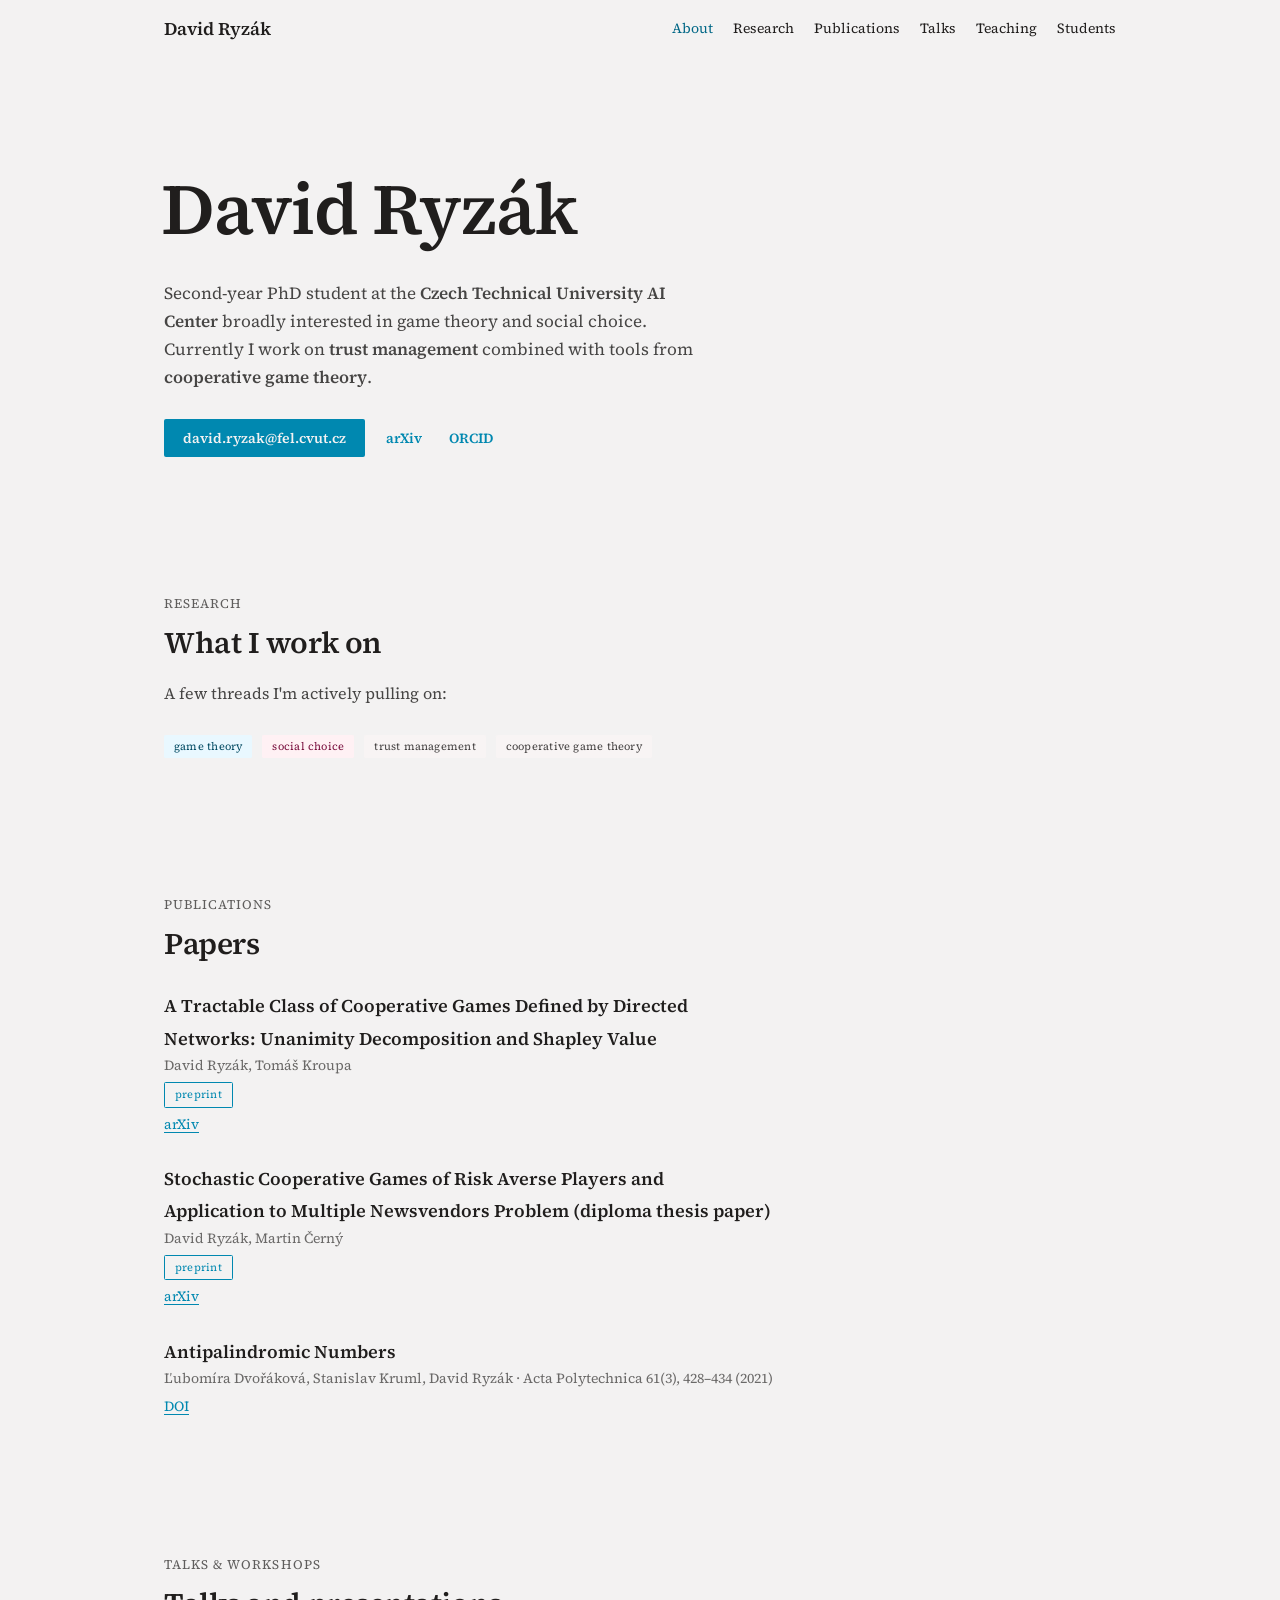
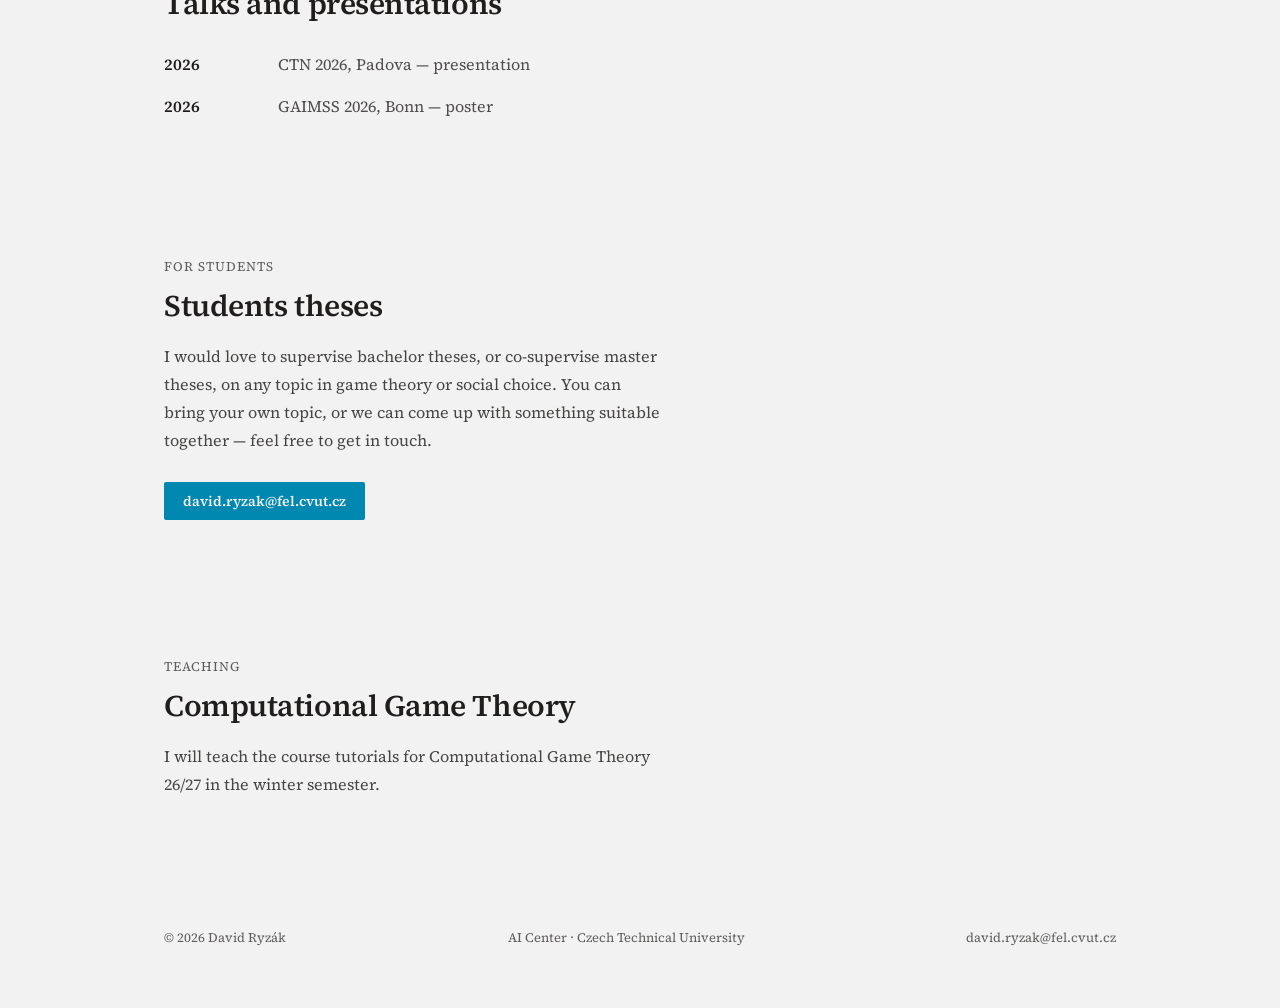
==== commit d0ee69e9: "Update index.html" ====
--- a/index.html
+++ b/index.html
@@ -2,12 +2,12 @@
 <html>
 <head>
   <meta charset="utf-8">
-  <title>Bundled Page</title>
+  <title>David Ryzák</title>
   <style>
     * { margin: 0; padding: 0; box-sizing: border-box; }
-    body { background: #faf9f5; display: flex; align-items: center; justify-content: center; min-height: 100vh; font-family: -apple-system, BlinkMacSystemFont, sans-serif; }
+    body { background: #f3f2f2; display: flex; align-items: center; justify-content: center; min-height: 100vh; font-family: -apple-system, BlinkMacSystemFont, sans-serif; }
     #__bundler_loading { position: fixed; bottom: 20px; right: 20px; font: 13px/1.4 -apple-system, BlinkMacSystemFont, sans-serif; color: #666; background: #fff; padding: 8px 14px; border-radius: 8px; box-shadow: 0 1px 4px rgba(0,0,0,0.12); z-index: 10000; }
-    #__bundler_thumbnail { position: fixed; inset: 0; width: 100%; height: 100%; display: flex; align-items: center; justify-content: center; background: #faf9f5; z-index: 9999; }
+    #__bundler_thumbnail { position: fixed; inset: 0; width: 100%; height: 100%; display: flex; align-items: center; justify-content: center; background: #f3f2f2; z-index: 9999; }
     #__bundler_thumbnail svg { width: 100%; height: 100%; object-fit: contain; }
     #__bundler_placeholder { color: #999; font-size: 14px; }
   </style>
@@ -19,7 +19,7 @@
   </noscript>
 </head>
 <body>
-  <div id="__bundler_thumbnail"><svg xmlns="http://www.w3.org/2000/svg" sc-camel-view-box="0 0 120 56"><rect width="120" height="56" fill="#f3f2f2"></rect><text x="18" y="32" font-family="serif" font-size="16" fill="#201e1d">DR</text></svg></div>
+  <div id="__bundler_thumbnail"><svg xmlns="http://www.w3.org/2000/svg" viewBox="0 0 120 56"><rect width="120" height="56" fill="#f3f2f2"></rect><text x="18" y="32" font-family="serif" font-size="16" fill="#201e1d">DR</text></svg></div>
   <div id="__bundler_loading">Unpacking...</div>
 
   <script>
@@ -367,11 +367,11 @@
   </script>
 
   <script type="__bundler/manifest">
-{"37c0d80e-6ab7-4a12-8424-68724b41ff4f":{"mime":"text/javascript","compressed":true,"data":"H4sIAAAAAAAACt1963rcNpLo/zwFxPHYpNRNXWI7ScttjS3JjhPJ8khyMrOSRmKT6G5KbJIm2LpE7u/bh9gn3Cc5XxXuIFuXJLPn7Jn91lGDQKFQKBQKVYXC8jJ5v/1xe//N4fYWGVbFhCRxt5rmdTqhy6yKlxfDmpH//s//IklB8qImNEnrkOzTwTTNEnKV1mNyFidGK/L0KRlMc1JNc4KVzsJvvCmjhNVVGtfe+je+H5D+a3L7DSGXUUVOTxM6/FQVJemTvcE5jeswocM0p1BGq/pm3az4sagmUSaq+8XgvEMu6E2HXEbZlCLcC3pD0pwUg3OyoYEbVW8JzacTWkWDjPZIXU1ph8RFPkxHU6vsqkpr8zd2QWYB6QHwowt6c0L6vFSjWE4HWRq/S2mWzEPQGQevU9+UtBgi8gv9PvHYzWRQZB7ZwKIl4nmkZwJa/+YbQpaXCcxRRaO4Dmv2DSHDaR7XaZGTEa33odgPkNAERshqsk/65CrNk+IqxM/[base64]/UdZUOpjX1PYSPULyAbGwgktjEJv2tAFPTSZlFNe2RJA7TPKfVj4e7Ox3x9Zz19Kg21J9hTa/rzSKvaV6Tr1/5wvA82YqPQf3AkeCvWYMdxbwc0uvaZ5UzJ0VJ892ojoExll/BTPgbvWN29K/XJ4vBxuvlkF7TGJsZ86MazZ2mOCsYJX3glTCLWP0hT+j13tD3Xi1DH6/N6RZ1+33SXYWR8t+vNGphCq3n9iXJK7pjWRpT32lMljS4o5WTMKP5qB53eF8WeyQFcCmsv6293U9AusoPQqThu6qYHNRVmo+AIB3iwRQtj+tJZnPY/2Ye/R/mSjWaKrqSjIkshr8ljhxuD8egaMJ/csiEZLTmIBP+u65u1Nh4OemTnw72PvKpxP54zRmJkf9l7Ud0OtP4ij6+fpU7nCjATa7A7d6Dr2+qKroJU4b/9XmlIPj9nYtVPDiXDJKYfCTZpw81wify59OnEkuruG/iumF/6zWWXUVZTfrkVqAzLCri8y8XpBhKFeeC3jDY+Y0xAr0ujlZOOG2eeAGCOro44WgeXZyYA3QpYsKFdoFYy2SDY+TQrIXzkvhjNMHF/Cmqx34Z1eM8mlCJIHISUpOXczZv4SpY3jQuEvp5/8NmMSmLHHa9spWtzMkaRCgay5CVWVr73rIXhGVR+gH2tF8UtWctUagfVrTMopj6y8dhEh+HIHSeLHeI5wXmJyjeEOU2tJmxeQ+KQqhRoBK8fXOwfbp5cED65Izv+SzuIsRxkSW0uh1E8cWoKqZ50ouLrKi6k/TaT3PCqtGgE0+riub1Jnwg3/+1U1dRzsoIygQhCBkUVUKr3mp5TViRpQm5B8yLlbvgdKsoSaest1Zerw+K6y5Lf0vzUU98HBTX68UlrYZZcdUbp0lCc077v13Qm2EVTSgjLO6ycZrT25W/[base64]/9AOLUqRD87jlohdyopuDf6pHNIf3jZMKsTcR0KRx1bssoSQDF5+U1+b68Xh8Wed1bXS2vl1fD52SadidFXrAyimlH/SUR4ux8Dy7fuYLlqqiS7qCi0UUP/+1CgUaxuSyTlJVZdNNLc+C47iAr4ov1qzSpx701Olkf03Q0rnurdOIKIYnnJa3qNI6ybpSlo7wH6lR3UNR1MVk3aMr58MWLjvz/8NtgvSFGsdZKB/4vfPFoKdkQABLAlNGqy1BfxTlvo8c0rygrskua3MIsdYfRJM1uenPmCKvgigm/f0Enj5qzuZvBgzlw1YVgU+jb8lpJIcGAK+Tb8loPe1ywGv8bMcmprnTWlbNilMZuNSXV6qLsAWtndFjjH7918XzSW1t9/t3z7799+fy79Ul03eUs9XIlHru4vSyvyeoKzKomwF8GKysraytiSv8yHA7F2ll70Nqx6fG8vF6/Gqc17WKlXlnR7lUVlW2SmA97eZHspjBgRj7tf/h4eAoqxc6Hj1ytSHMSlSVbvqID0JcuuqyORrRLr8uiAjWEHE/XVlafkwtKSzIo6rHAChqymzwmYPzITMtbRUdRmjMSccMbYTUtQ7K4zPf5CU3SiJRVmtdKV/tbGY0ouSWTqBqleY+shC/iybrQyghBkxjtEDSDkVvCZUGaszShPRJdFmmiK/8FMCmKuqP+Iq8Vm5BbImQAiaZ1oVstdsiiktnwZzSsaaUQJBxhvit3o+R8yuoeoddguiLdKzq4SOvu/CoKCjBFUhVld5hmNa16BGaJLKQTIHaUG8Duralgqh2gm1CQfaT7ww/MgmnUmFZ8syDhysoquwdeWlNevRsX07zukdU5YIdplnUnBcwGcMg9YEFCA5eBxaWa5jlshiZcFAapg+9KG7IzpbyfSdPnu887O6ef3ryXOrMHe29nUCQ3t1L6g0IgOG1lpthF/vFa8opZf4ZKujqiQD08pBSVaU7rkEzb1OCcApo8HGJIH76EbUcWPJ0ap4aNJ8tpWFNW+ywa0i08wPgSTmAc08yzDjF7AtvI5/0dQCiEs8nn/Q/YIZ5jBAaKgM7hWhNUHW+c45hCpXFuM/BlEk0TSQmveSZjdx/1mT5vWh0CKr4QOh1hGErEdNhWNGVhaLOBGvMgzvvzLFnc5tw3bLLWgVswBenfyR/[base64]/ooasPmwPhzSunVlX5JsOwL2C3wRU38/xZ06WyGqgmRDHErLpgIVRkvhsOjA+CungdmK1SmhGa+o0nCn27JCjE/VB8CEdRtOsZuY4d+mkmDOYxLDtEde+l+YCFzTK7dI6gh3gdhZY6PLal6TvVt4Ijy5ONkKB0brRBJj0Eg2DoHSRlYAk3DB4aYzSJVRiDtvpSlNBVB77+6i83YJvS9KkAz90y71LWlVpQhkfVeuyVj64vu3v04tNlonlBN0GJj/Zn+RiDSuaJ7Tyx77NuoGATDNGdft5lTvEWvti7HKRuAZBel1W2iD4YWv74+Hp/jZ4hP519Kb7H1H3t9MnJ+Kvle4Pp09OFpelPvTx8+7b7X1ZvbtxnCz5x+FxshRsPFm2lRp+YvQvo4x1SMMTBUiQPtEOliCsq3RiUnQB6qjdk3OI/gofwayMZmzfAys3FuHohJG4S1ZFhQAr4JGQ/VpF5a/jIqMIo2mOtzFHeNzLtNoh3dWghTvoF9InwzRPDotyh17SbPvLNMrS+ob3YCD9xRVJGSyYuT2udAj9IhxizgKv7mwoW5ElAFCUgiIaCLtKQTfy8au5kGOwYXn9ft/rGStVkAaw7fdJZaxPXn9hbv2F1vp3gLdqiyU7D7RR19Q1G/yx4Ck+Wpg/vUFgsxdvC2ESujn8aqs1jDJmVMOfbfVAO/FaVEK71jTnwSKJN5f/1Urk6r1gZVH543QyoFWD+4yl8bpP1mBJWHR65j0DGWiR7pkX3L22RO3GMmosnBY/j5gLPAro+WgeBloXrnEySmiJh5UVwzsF5SmWkZS8Ig7u6yRdWrK9VDiQVEmUgENdWpIchrK4UTHwzNWDTbpdW/8U2PX7sMM1GaT1nCT5zCLDfBHzu2nh0EH484mY1vRk3SBQzEd8hK7N+H46iSonZv1A1tdEUvUNOiFriiZ9s/2CwY4pqFknspI5DQAtJa8FHFG5a1RWbG4WL3hBABSo03xK7SlcsIVyKnertvoy1EIRkSyRNd3zBokh8qnfB2c6/9NraIO3hBsKSdoBSLM7OEXKkFnL7usuLGsLBoVd4BhO8HgjdQFzE4ZarUIIeCqeVjxYjIHgRn/1hqhEelh+BO2PVk5OdCNgRFEqmRC/XY3TjMK8WQx6xxoNrTnng5rIEfG5QhYJ3OHJ2W+rtPyv42RpOXCmf9JKAuwWSYD/[base64]/IF8IIiyYlYZMoywgroxyjYC8wGLbIR3gyZtOSTBGRq0HlieAHMWCPePgXnI8Cie/+m19Pf91/8wkOovhV+KRwbFV0JXxUIvhIhLDKb/hTfgLrrPEJfspPIHaMT/BTfhoWhdEZ/pSfKqO8koUmHAVkbAIXhXFUcpuz/CIKgAYzc/SfP4rxi6AXCFzezusqpSL8S5RTUSYpBpKr9P2jiw65PMHT/dFlh1ycWOTd/gVk365B3yKPszS+6BGvyDfhL4FvkcfjKB9R/gH/VF/SvJzW+OED/KXK2XQwSfmHA/xTfbmgN0lxleOnn+nNVnGVm9+mpfzyuTTLy4oyJj99gh/q66SYMqpg7sIvCyp+F3DxqwEZv9EcPSDy8zb8tGtkNLqkusYO/FQ1hkU85ai9g79U+SCbcqhvs6mGlxTTQUY1pbfwt0NvMK5d1xOaTznR+e9dmk9tvCaFidZuYWCF38ELrb+DXcP5LiaPfzbmTzj7FFU/8d8WXUUdQVlRw6Ct+K5wFDUsLEUdPQOikj0HopaeBVHLngdRK47ymGZmtU0scesp2ohaFnVkHUEfWcWg0KioVYdlPa04Yu+LWnWKpap+VrC2BjsFm9eiLqbxmNVRxXE4hJ8H8NOuQfNEf9/OE/uroj5+tmiP3w1qYQ2HVkkVjTQKW1U0sjGA7xIB+Gr2z7/JieVfzVmF73pK4bs9n/BdTRJ8tmZI+fs0em9kkY2jqikRVfVMbFUt5ZW0636QxZp+yo+opkCVAGRTnMO2jCF2/kbv6F+vvWcnX72jf3kni97XZ0f/enay+CxYVD7GD7uf9vYPTw+2d96dbu7sHWxz8xrs1vt0tH1dig37lX/d5T7Lr0ks/gp8jyyJ7paIFyy/Fvh6o9Qz5b9WF4Txzj9mgX8UdX87WQJbn2HwO1kM/GO22A+WR5ZFj2sgm6BmQOQx88HBKLU9aW+F0CQZoii2e6trGS7sn3YIKzskR68L2MXAjF6SJVOxWcLPOuQREV0edYgfY32vC6OPw7rYKa5gRTEKRzKweXEFo3EukmNg1MIe/oZTSQv2bbNjDqLukIgj8wqQqckSiWAqXr9alr+9155Gp72z5Vdjmk1o7R+zr6+D5VHaId4r8Bxj6ZNV7862x8u83jFbfC3aLqvGr5227dNoGAuEr6SiUdYhUZZG7MQI8W1oH1rfv4OKxGRnz3+1vBEAdaAPIJC/[base64]/gUNDyzuwg+07OlSee+mLsHq7i4YQIubBcwoFryxQG/MtaH3pCBQgom3tNYJNsPVoVs0XC8CPkcQqILBkpbdxKCVuompOM4awmw+0tyT3zX5ldgzFJZTxuMGQqPcGMXLQN7MDB6IQpqLWzBJMWmYZAGwXkpdbspd4I2QGlLBQW9dYzxRlUZdftXB/YTz7AWBMT3zJkhHdbjWGWtiYiCFFwgg/Cd4Uw1brbKAqUbDotJNYEd6V1RzGljoF7nXgrk6s/NbuRB1VeSwF17Qm6O1E3t34sVi3r4N3MkxVi2f9SO8dmuKZD7RJ23S5NZs37GZqKO5Vd2+AY3zx72Dw9ODw3/ubJ9+2t/7BOrw8iL52+npp8/726enZHFZGaSOuMoqA2ilCgths/LvCoLn5I+6kMdOj0dTy194jUD+wKha+YNH38lfIg5XwQNFflhUE9DTOAGUZBzjiY0jdgALysdlZctEMIT15S0r/C6EErq30eYvVQXRuieqLQjDor6kZTTXt7N4Yc9xGC5EWdZq9RRKyHTOlS1uKmpR6gCeu7vh+oF19Fg93JR3LjOE4wjkzCAaBAHgaYV9WKxn3SybmhfAYHg9Y9htusahCOVCJbdtN6vLzIjzc2OhZCSY3GKXlxdIXjA6GVW07JEkrWhcd/GSbxd66EaMpaMcGmP9usz0FWBD95bHD7071mX2UTvtfB0GWUeTEndkZ+ODbRH+ObwpObd8hJLtne1dEBof97a2TemL1VnzyqjYGjsyEAPQWFoKGuLDYJ4Y+Abh4cUS6JYFAk8Z/jgLAFIobv5YcV0YxM11h6sou8BQsYrmZn0xT2YrHvmC19m5IhTX18h6EhzXngZSexpgNR7Qg5XhgxwWBxaenkZ5XkDsF7jBrKmy42iweoPDLOy5ymSyl2isVBhNrBOOK186AMWPRdMg5OHZvj/go5DiITAF68HOh63t0w9bp7+82fm8rUJ3Vro/RN3hye33sycqXGdre/Pn0829j4f7ezun73b2fpW1fbjfMfzK4u6wqOA/sDVps8JXuREHDqw3n/+hQMjF8ZVfF/6KMuqrOnd+5f8JnLiglG3R+GIXIsAPo5FP1RkcXUlZCMGi2UetwKk7BG0xGDLUoNHMViRo5lyXjmWwcBeM7N1RVgyirMvioqTiKqUXNPpv5QAYjOIC2ipiyijlqjJEnWXzGMG/[base64]/MekyoGU3hdAgN9hZu0YNoqNrViHU5nS0aArEI68s0q6DA9ZVC25JLPIUcIJagSItxERHpEtJqCxq/4LHPjzcSqMCX4FeG+nFrWpnmBvEKyZp0r1iPVBInK89/TWaXnvrDaDAH5zhMcgY+sDj9opZVVRgokKnEeyL2rtQsnMRzbLBEe7x/ywRj+MXODg4gSSN0NdbXOOYeofZ6QHsU5hB/4X7mFkje/6AM55QAUCEgWfctjzVEfA7fmyuCsCruRKiUfD7kVEg2xcRwn4A5XTgMkf9vmVnjmjhEnaLhcaWzFG4xL0E5C3qu5fWWB8xpwgBIscvVeeaUsjUyE+X7Uc3Db8lPQJXbmAX+zlNmC/qpsnP9Ibh2V/[base64]/vEBC+/ri2uPuilaqYSThGZtjZT2avenL4Y5PRp15IHPqiH17auoymnyY5GhSfNOtclgnyr/rG5N+8jWV+PI0Qy5mQe+boSnp+ou34YH1hzveAUWNbQyjN0aF3GEvlFCjtcya4DI0BYv6LPIaAg1fO9IX7E9IdBRAw19+MUdi0hs2heLZnT7fH1dC4Z1d3nDjFFf13NN7KqC0AlAc7LrEy9oWS6OJby+rk3haBvuAd79hnvTbC8lFb1B6GPp52oTPeITCiAykz/DMDTM/qU8uNq60YKPbgA9vtKNamveAiiNnZNfsOkbF2zcSL8FMesqkcTH4squJeLspIUEwqk2gPdaTAmQRrGoumjNdGAYN3KcckI8iCHzOo1yIbJTSNwlrK88iopnJiBWZgJPk9aAfHuLbFtK7lkiHpnNPKeipYfZoYfEXcpOU2ADp2hOpySnl7SSk5XIi/B8A6YJiRihk7K+sZFzUGthcxfjdjq30fgB9BWZMBrElWMzCs2baRYDGmsiZb9EWZpIccv1IztJ1qXDOmo4d+3qKezql3Mx4EsAVQedsosXeoOiyGiUt93JsLoXBLyPaEApaUy7NOxonFLtotPaeS3pmaWsfk9BgpqG+oY5A6opu4WpGERMXCFuNImYaJDWdOKZbcCa/[base64]/MkqyyXR71WgWLq5ZY8uYyyB4gTdAS2yhOY1328en+/ULiMsmZj3rsEs6Ci6k18xNegJQvhAyTJA8XCJXett4oEU2OCVSwRf/qUtAqCSzGkBjDpmcNT6e9k7FZOMQanWcUmWDtntByGLAbJ52wXGFrB783MtaXb4plCDBiEozagzP9ugLKOt2WGtuNG11Z0h2XiBlfEHEa18hu0YWFVMOBx3lWg25lXfm7jXseLrt3muCCNAByYG+M427JT/jkLQQf0MHUtgHDjkmbA01OJaE+hbH7F2enxSbJaFaxGh3lPk29jnjtdLZ1AuXTlBmFZ/rX/eoT+a4OgTXs/[base64]/XN2/bVm14F/vPH1L1+fBDLt1BRHfs6uMXX0OfP+fxTskDCPhxB8SFRzsPxL6Av9P7gZXN+xF4wjptPzSAdzRXN11Z+soJNiAVi2kdHbjuBVYcoXP9MbjIswoD992ua937jLDz5XhdNdbOi/Q/zYM/vcmLPHNdhZ+ggM0BsYNSTToTu8/zbNE0wAqJeRbYLU9klzQYD50WgdWEolJFpq2a6msFMBkABrAFFBJGdFlGxf17TKo8zna8qfBh0y5ems2/KMXMoYB+KPuHemZT9v2fZ0wqdL4yorCiRlq3D2DeaQQ9ZnxpbxCCVDbxfApGIcvrWJiAHZOAuF1GgOolK2t/aG1vab4IGXJm1z2jlTkJ4JmqsnoTiSy7l5jxWACzpGZeDAttq8Xq6TU5n5vg54bN/vU4hscCBzSgyJQumzMU99c6xU0F332jAEWrK2ocYxrsBp3CGiisi8uMQTEVvM0wd6JyoB7SebTeUMc6byDciYEyXoyBmsyjMSY4wWalRRmpPbW7Sbrr0Eg6qwoE6KZJpRSFLISFRRbWGNRKo+Ak6Odch0SyKS4YWvDKp7c6aQP8XSnEelMI/lEjbOu76pQ+KhX86QcWfcmhnCA96N3031mnA6Gef/hmlSdzPmieM6sqhDyjGwT6kTDLQq/hrCLcyeOIKuG4JNm9l/5Lc0rPQlj9HMDfVbK2kY0e0UQopIvvIOUIMy6gglzDHuzNW47zkM2P6Rxkh1sBn5X3B6cNDXFgsINz2YY778v8XVPf1MyZ/I241D1K1NPfM49dDoB7ePB6A39jflIQu3Cv1z3plLyNKf6Y0RFake2MmFXQb/hHgBHzizeW8vwftlUMlOQfkmy3xv0XTMicwgiXG7RtEsaWjPZjXIXGJIRlNFAXnCe3eCafEK0Brpkxfffr9qYO2kJmJ2XiJs4Y/XyKtX5AV40sZrZInAHEbVZpHQN7WfBuSr3ByV7iK0tSVIEgO+7fEaef0aUp2EdSE0nm9fWl7+j9u/bO9jJBHEYPy8/c/trUbKDB7oKoLxQZOOKhqRAtM5kDqtMyqyVsC2dRkxkuIbFOQyTWhBommSFg9JhfFx7/BUpO842N7Z3jzcwxwfvbyo8bovBJK66T1OxGWwDvfWB3aG4dYYB4vD4CbmIYaR6FQUR2Zc7Yk4ozqBXb/3IMdT6u/l2Y1xaMGoWPPYAtp2y8Rg6IPAmKeDypx8qy0kDJQT0Do20JuD6XCYXkPmHI3TBvG+4p0Ge026J+G77sXMM+vBbZXmIc48cv3PHLLud8c98Ej1xwyNPfEUoJqIu1XTP2IVlHb/u2yC3EbQ3MBFfBk39qvLPJcOEAmFe1BMtWZM4wtM5/f0KZkfkQHAnRZg1QFly+A98iiVwL7xN3dTlMcE8Po5RZgv1QJzImPS33LvubyKSrx5W+VYrteOfOwsDMOHbr/2lqnvsuLrCzolEtdv4CSxAx9wJ4oYM+VcNUXxwDdiRQTrgUu/HqesQzzxmtr6XXUw7TwEBWjdZXlxkbyN4ouuyP5B6gLyDildQSm4HUirVEdZBicVfB5AYQi5suULB3N65vZ1jR4Uh3KB8f/i5Rdzh2a05qmOeebrDokHRgJ4AMChIvfrn+DvojWStNHcBD8sqph+xm/+g+BaDWxVQtBoK01QDCp4ze+i/SmYTD6Z0+pU/TXNss+QBqcBDWbscEzJMIvwbTXYv2HG1EuDnE0ZifAhipr4E1qNaEIgW4nQ6dR08bq/RBkzaCBDcY3ZmFn7Mxg0tmIksfloo3PdDGp1ozzpynZdg6cNuT3MhebyTtRT2sbWJvahjv+es2T0B/RQqp+Mxxgc5+tS2AvpqPyJkABWZy19+lR9CL5+VeXrz7iyY+0bw9x3sOi4K7lj+EwDVwioGXautLNxlGXFFebJ9KMOUbyOFolBWyZOETRzoXNw4bXDSF/BueCP8fIrzvIgYWs2A7f54IHNAa/oQqo/UGVwoeR1E1n3Cb7oIuAgYC/A1kcXJ20N78ow+qlx9NOnOfscp1zg/Kc0U8xstfLoqkPGo/oEtXhp4ga7MzyD0Xm5Ul570k0BqquFoHKZ86OV+GEcW23LlnFqRZVfP421QTx8BU4W8Fcsg4aV65bwh3iIdKB01PMu4xFKr/FIxaEaLnrU/HtIKbn5yY/cymW5/63RgMN//jj4w0JW8B3PeLDB7aIiLBdHA1lvDFOR1Ar1grPmGebisNhNc5wVa2XwgrmXio0ZhZrzJu+WTNL8V5eckzT/cT5FmydivI2rRMm7CATdjS+fAugQmrNpRcVbF87jy3e+rvEmjymri0qkWlNZ8mWPWOqrrPpcj9BSSaFE6HVN84SJ5rrc0nzbtQ4CSRKpLNaq3Zz93gyeuKMamw4eUCunNGFyd/U6XDwYzWBPPMijko2LGoQL7IeS7M+YXvywaY4YqaMLmoO9VdzTxYeb/vs//0urtotE3/ytIPFsCnA54H1stFlfE0QwAJWpTOMLYiwFcsksYLyjbl7UY0SjqAzTHc9ZwQwdaj65DJtYCx3m6V6ONW0OBX8dA1U0D/DnvlmHVHRCIUM3Dt9H7uoo+oaXaN5CrrDGXFdpCSaGQo5evI8VF3kMppykoCx/BpPQjWrQXmqkMqgXtLrhSbRrh4pdcRmavFH9k8F0UhIfFAiBmXouGNkdTOTC6O4AA+rDbFymEQJ5A0GPPJskI2eXtDojUZ7wXK8Mxz6hkwIGFOUWKJpfdhMKT4nAWjLWEBhWwMYy7I5plD1kgodRmtFEaDfmpdl723xmtOIm3se1+wXS1umE55IZPtGqixp/HlNrSHyP+O///C9yQUtIy1xRuCOEM2euO/6uhs0SrCBgGZRwYWlO45gyNpxmBt/FEfDFOE3AA8LSQZbmo2eMAL7TyjTMLhKcochuK0LXr9KSQngp6KEC6zN+FviJnSEfVgmoxfZcnlUhntPQq3L2kCkDqmDtBxIewZtCTxwyhO+Qn2b5T6cOnt8wHvT09LJHVjrk9JRWlXsPT0E033xxrf4aYIhAAtGFPHTd2rAtkz/WbDkOEdPUobCYRBdcL/atR3GMUQeh0Jsd8ln7pdXAPbYDx+IcdAfw6GBU3ZBxUVz0SCRlfFxFbEyi/[base64]/4BtdXnSLkvBr1Shl4IUxcgYnd6T7mTnFIHCAZ+At3TTKCF+qICUh/S9/GDCqCc4uQsNcPXWXXUWlZTzRq0WsCdVf0wcGOVq47ejrV/cQaixD6608sSwzYXKCbXNHLq2p3EL8oLnerb3JSXPQqKQ2o/kVldhsVJEv4dn87PIUvR9FhxB34NgkwNxmv2AUw3xRdsmTr9wxWoe/+VVF/3euzyai5tQ6TGFfB2gO2vjcejtJw5c2Mj4a26ysObYVNWMbC8OwUS6S4IANV8JpyiBpBOOmQ1it0bQeF9UzJpbykraHMcoXIto3QRk8Pe2WFR2m1zQxlvBVChTF3PBlSRNrURokaixCELA8FaAOPe7IQOOOGVksjMisRl+LNoE2/MhQxx3xHVbNpm+ch225pG0EhuAqU4nAOEQRsyDOtGDP5+U4q3BM5z/X23jCmlioz6cRu3H1AqVo+EwmlEGlBjjyEnJUkFlg2GztqT+4ikpDbis99QpOMM7hb8cQ7Vy5N2fdsLvALpJRGDU4l+BcAiFvQUg4D8ZRBUnHUNSvk0QcRg1QFe0O04oyYR4HNEC6A9wJbA14EBoyQq/h8o/[base64]/Aoc2r1Y+GJ3G1Pw7lk6DJ9q8aeR+NhfvmLZy+v8uYaLd2/gk5x/cYWK8ziHjc1F7rULLyNhwYmC+SW3796vwnN1R+5yJum7XqGGJsORmn9pPoLWrUKtlzeDktmhnu6kZSqw73+A6ji7QWuv85vBY650YvOVpwiwBqL0tccbMo68b62x+46EoMsd0zzxxNKvpiBUTczN8xbLqyJxaEN/cd7IhIATxPgxEAZm/nRvVmPgLgOjAfZPl2rKoxTcxTtCRtRDCMORweC5hCZOnordAdprrkH8yymVgGkRrr/6wRjxrYc1JVmG7yAi6yYA7xJR2nFnEDBuweCLW4jKD/419w7PZaeQmyRHSnEklhu/TmdO20Faiw1u9OK3iaRZVhJu5+MEUqW41mD0oj0bTwNiaJ+PfTklnrC1dtHg1UT4LkB0is6rBdlDTbjyuClxWXksWl9bDvUsLq03w/8Lc34nh/RMu8HEPMs52WXGt53fxgWKBO4nVQp77CPKA0Yl7UQ+0F7VomKqeroXRffgS5byvfK/ernBrNpwSmBTGsSrN18BFH7iMVEcdx/JihQGJneqP2eNM5J0lYfX2pxm/GrxoukrhVtVCQ0f5+pVYakjzIOU6ThGOA6ZhvbF4ucHJ98kzX1NuoyHcuPpkyRxdHcITHiBO/yRJp/o1F491j8LGxQlhCD9VBcSZVy566AvvYdA4buUdk31OGliARBGhvOiMN7FRfzs2JP6v7ZtrCZboiPti1zUkPvQ67hCsCA3ALrk/8bCKFQEfzia/3O6EHY/TWrzwgbk9fUsDBzE6TnXAyzhVhkIFeitlaHKDWI2mon/UgcDKwzTGEFweBzJllNviVowloD5tD4c0rv2mG9FMUcO/Csi+n+PPZq5Z64jhGBTs85WTEO/WYb52MOLA5kIyZVmHqDAZ0nAxOqcdtaBbuYNbOTvC/MsDqgxHqRRIejpCcRFRxC2bDl4+3UyMpmM0ci+66i9mCKp09om6yF1ypbQg/42iihmaOJjmSUYTJzBRlL7NigFcMrTDlgZZMcA7eWmeFFeoAbBiWsUUqjMrzhDSpmLtDf5fuLgvw7H+4gXw7LBzOBKDGph7A8AFCMYtAiu6Msl1gPX+9pvNw9PP+zv8eZO6ZL3l5WleXozg5L1cAYP/bfX78NtwdXk6SXgB7NmJCGqepHkocgBoeAf7H/DwO46+/f55d+v9zc71m5vzLyvDHw4+lb/Qy62XH0a/1Zvvsnz33cvi1+V//P39ZEiXPrD/+P7wy3a6VcU/Xuzu/Pzh5TB9u/wfDvCtvd17EO4mxaSBNBTeizjAtpEfHb6/Hv+2tpr98v6fH3fj5Ke9my8rq9vJaOV8nC/Ha2s5u165uPnyaeXwOvrlxa+/JOzgx9Xhwdbn4Yt//nS+qjp4++bt9s58xP82iAY0W4ZJTCK4bfW378K1H8KVZSx3seXAbEwnK9//nCbpxy87SfnTl50vP7x4v7yznX7/98vzbPn68z+z7Nu/f9i5KXeLv7988fei+umHncu6XNv/xz/fv313vnpj3y+Kk/wA70a9kxdnWZW6F4xa2dpiaZHMkr96Bew8h4Fbr2bwmxVgR2BV3COXhN9lxR+IErirRlVa3/QAu+ZqlbFNmt9TtjlldTERV6fk1XsuixeMgzY+Rf70Kcnt543W7YcPeJwbyA3Y//yRGXYphjRyvEVqX1pImcCCv9HkJCW1m8t3Y54+JSOVfs640zIKnzwRf3IK3kwGRdZ84EDE020VdU0TfEu+Kopa3IoWyOtn4OFbIzSZ0RG+FwJZiYVsCt30rsYD23Pe8FYPcR8xOjppkdPqwWw+ce939t6+2Tn9tLezc/rh4+H2/i9vdk534QmiFyvrLXUOP+xu730+5FW+pc/Xm1Go8nL4Lga+Mb/I90W0oXNVM4rH9H69BciGi3WniBL3mQO5YsBmQJNdnoPzoY8wlEWWza9uvPBgPIoJW/ZbwMa3Z0YsV/ykpuZTVUxSRuWted/SpcwxqRZmoZpSkcd/gBmtLQGihF9Hiy7ViUs0eiUR8v2KYhjluaPg6Jup89754Rc7TdMUCxkmouQClVXOcxG8WEkU+xjH9AcFQZWsWxXjqmBsr0pHaPvzorzIb+Cp5tabXiyEd4WjRGmHFbXOyfBdplWo6Ln+oIYND56HcA8pT/Dqn6/dBTNXL2pOmpU6mebJg5hScRlg7vNHBVEco1PX1dXRlcvhih5QIwU1yeQyWU1xmCxQ3AWrENU/[base64]/KJDW0J2GSE4KRJjZeDLinV1Y9eC1F+TIoHpmhTJUS6TWMhmcDoS61Z9s9Y9v6apb7VCC7G4VQPdQZjQYTTNanMk8pbsvFPdpo0xfw8EEjOq5z/ch4kXnFOB8QqIGYVh12G0NpnNydeDpOMsCSN6lhdCCggbLGYaF76GZx7xxxHrEShzxIJMAtAhMgfJPOH9qCUgd587WJ+LNzKYYjJEkhc6UIWPwWr908Hex5AbDdLhjciH2iIKo8sozTAv2UOE4h+ThFbjECNxhWIwmbKanNlSF/Y8T0+KNzsjRQW2YnImtBrz61l4R+x+Y4056/[base64]/3QCzzrHGLBFvwsw3Cx5IG/SbTGgxrX3giM48i5BeD/KPR7Zs3/7MlJFte+BDeRolvuEjkGXQvqnGzuNnvZM6r1S2LO6W09e8NyaFGr6mXyCatzrWHeRdQ+iaRnG0pivfiV4LcnZ2wz+kZ0giYwa9x5BVEEVqJKGtYWxsPJRU7YQy6GRWROuqZYy+Q3lylAyO4J+sbODb8s7dQ5OkC/[base64]/Gq3EKEUkkNO/EZ0+c7xUUV1M0phpJ9Wbw73dD5unmwfgu+CrZHmZZNFNMeVuaS8cXt/KlL3DjF7PwrjIrJJ1+KfLn7NPi7wXF9l0ks/CUZUmqiL8mIVRfBtl6SjvwnM5rBdTuAQ2C8/j2/Mpq9PhTVfkzNOfBo1PrIxi2h3Q+orSfBYOV28Bgd7qLMwLNq7S/AILuvzv3soshPRZvAz+6sE/s3B49eJ2WOR194onFXmxsgKFL63Cl7zwO6vwO174vVX4PRay1VVeyiDEbXW1vMbCNbNwTRR+axZ+Kwqfm4XPReELs/CFKHxpFr7khWsrRuHaiig0e1/D3qeQTewW7KJdZbzsYWEcMToL65h/xMlSc5EXSMircVrTLs5CjxfNwlFUfn87isre9wB+FJWrK/hzdUX+XuO/1+Tvl/z3S/F77Tn+XsMhT1ZuJ1E1SnOYvEn9vfjVrQvRwaReXTMLOdhJvfrSKkXgk4FqPyjqupgIEAMNQpQLKAMNRX5AQGXBKprdliLfdq+iWVSnlxS/RAOmv0QDVmTTms7CCnT52wHkNqi6VZSkU9Z7sfLXWVhAPoVbuL02zIqr3jhNEmDmwaC4vh0U1zBZaT7qiZaDAvvHO5O38bRiRdUTP2fh1erKyi1PPgSJkWbhYEX02MuLnOKDhcG6IQX4Q6haCGxtH3x4//F0a2/zdHdvC14gBs/Mqwmto+PB0b9enyweD0DIHrPF/jFbPPKenSQUUhCfJkV8OikSCkWior/REwv1KwaPBUYr//hqKYA/llPpSN188/GXNwenb9+f7nx4/+Mh+LH+MlyhlL70mlW23uz/jDXW6Fq89tIJI0Cv3I84tt0oj0a0gocnOyQ1Ygotbyve8JgbJ9Z4zj5LLx/om+XU2SriXe4+0BsTOrwxvSveEtjOGl+jsjwcU4wV8DKQLMKbZ240IuuncEqG0kMnNocQogYZTDDAkbupARcaYhLqqLrAPJOygPcH+T4hxycM7PP+zgGNqnj8KaqiCfOxO26q+iWlVxuY0RWDXBhWk2+wj0yjkYeISA0kMDvfkH/07NHaW5ujhERlmd1sIhXfjhyn84JFXdeeILwhoGFrepjYOLzWc/lTuwiNXqx3MfrkDAJSO/[base64]/1fwZpQk25c0r3fgrJTTyveEy8TrEMenI8x4+LQ6oSgIucMF/gqh3DWwcz5AFudSqhmjWytYtkQVQCzRCV4AQ6LYJ1JDBNfrdnn7JGpzic38ZobeBXslCDcEP1bgsMqqGFCvaVm11oi91oQAcoMwxItG1kPdKogBn1WCOHF8rlumpzyxJS/XPDazguG2y1/2ptf1Ac8qZT5/hN+4WILM3htt9SwzBtRvf1lanHp4lN2C2PXRHIEU0t/N6ZLVwPTsVHOdyfSh6xxCeWDcNjzru72V6OPZPSubGsvZPg36pzoVcptZW+S5iutr8eCD+Yq75w5V52fAOxxYEV92UiqW75q02xL1V9GVnaq/5XohZnHqQ9Wj1PKGi1WJ+eaxVlhHo4+OdVJoeNHNW/opqjAJUN/AHhjBYkYYBC5cjRq8X2aCxNUeiWP9web+h0+HDV8+bi9Gp0HLgxzEsaYJWJgy3ucDmvPKmxht4xWu9SYOBpNzm1s7HiaXQ702LOeydyPujdgxFPL+V5R3+EUSMoOoCn6ZBEaiH4U4CSwguBSsfVDBaBlsgyxBcyU16thg7ltURO+TFhvsfPj4M5f6smR3+/DNn8IWAHFJvCTQyhbjig5NvriTaYppzR/U+LcxS5MuLhV0wBtwVOuYKpqpNwvDutgprmi1GTHqvEe43goXCDIPsCaW+2pdE7u7Ys3d2jwYDtpAQhWM1ZSWdBT/bExpLXYe+3OUYUxwzd93hJh1wNENWnf7g8saOkkQ9u6EsUPZhhWeh8F4vUbmLzlpALI5VY/e3EyQfAac3Thl4ItIvKCts+aK9yY0SSNQeNEAnmVtnRlrsm3WOYjHdngXpBYU7qCADQNTPXuBK+paceF123GRcJq4IOfAfIqYRxHdGDPWcm1L9exIStZgdeJknOT/e4jM5P9rFycu6Wb3S2RODecVozYh3czOIcWqdJSgXE1tjEBLQX4HUw/aMNrF3ALNxIM2QvNAdbuORk1GQ4dHFugnRZtiZ84Kq6ORLQEbDRFL5TFrofzDZsim++/dv+eM3GbdKA+QVHwnf/AmP2vMgMO1ALOpBTRVikfoBG0xl21u41aHkzgpdRr2jubFIf40ivv8QBzln/Mv06KmyecqgwXcIepOFMoXxo7SE+E9QrlvlnxGnSRmTKThSDskJUvkubOniuZV5mP95aOo+9tK94fT7ol8gReB8od8uWWv8S5Fd9WkAKygcwhOgN74B/FS2Dl5hQjpp1CXj9my7uX8JAjI+dLSujXEcx48+8x7JgYkS7xnOhBOojC3J9EORxt4trnJhHl87Bk4EP2nNb0O/A1yjgnyekZhw32IeQw3iwl6rLk81jegIEdtXx22oARn3ihrO0MZvdlnKHF+4qLcODvBaBGwGxASG6M3VzHgtdQnMSqgyAhLmhGsk5EmGWkV97OW/gQq7lDNjh0LlYHrM87gkjlMvCXA+DHwlvUS4oPE0sUWaxDFIDAgvsxq4y0ue3x9rZkRCxjFwW8NdFchYEyzTA+/LJnHS4GiRzwHyfb+5wgI2zSluw8aJCDNfVJWMaUGzRN7psWorKOxHURgrZViWjdd6RhuAfl+hzfmUogZ42d0Z6WYPpiE8mxXMncRrAmMXMN1oYoSWtZju+j/3pKyVofDeHMXwQNYvsHobgvfCzglNAJulUBWIX2yG9XjcBJd+ysdUdY18gW4LddxxYi2/b79GBlOU1hO2djX7ITzBFxq3joTc5eaq+HP4fwFwfktLGsy6nxUJZ6ClXnFSVT6foLadCKOkUHjPTOj0vLCMVtUHP9E7qsJnPkS0iMYcE8WVA1PBkKvcxHb8qTJJ9QYDuBgCf44cyehWctV0EdcKs31mpHmQ66fdIh7hpDXZPri4UKlUxvnBzOFho4HunhI/gyhZptM9eCT6EMtpE76vBItLfnSUvOdT107ZZz8MnxHDR8XBb8KhAvVLMZIVc8GxHA4LrgN8eaoyKbV68EPAarnfNOf9BoN0d4QpjmjVb0/zaj2wkKHS8TD2G+/2S9I315TNmMw/syIblN9xIxBB1JiigqaXOpyzQXk1dFX8+Sl68x8DN7UiFU6EVsn5rO+Lz4qt6+OOkvRcONyuQiY5619I6zQjGlzYtONmLSUGhc8fLvEzA0IPl9IzGM87FRm3OaiizAPl1topDzq8ditjgV1/tdLWsGzE3qGpwPWmx/LoCsOeYIVAVCuivagZHiKpTUzTsXfR7JDazGlsN5ujMPkMIezY4WZYQJ4t83qzsmYIugsMR7RWv4J6Jh/w8vEppAweszhCQMBKRDjcHMPNXiPR4Xq2JjNvd1Pex/h8ditD/iQbtgWdbLPm4E4Ni6KuzksxEss/QYrm9LaeCpT1XQlvlmfezFUVTv+5RslECXNxFTi/e9G1h6L3b4xlrO8Xy1StvfnpDXwbcBqfiwoQ/4QlwLy4Be6rFHzbPeaIwWMnjFA0VFoJHeSVDDehuoR+bRW/7WbwI5/kI04pXtE+D+hOg+ksvyisjbEnEr69EjL3fX+a0XQsP16uwQlolQNaEb0rQlGXu/Wn+eA4AGv9wJq3ESYA26b34GcB60laFhNhOZ2vSAb2SWshFAtYqjJyqYaUYVD+cab7QNXH5yk3CLBYAWMbq//JTwpLhGaw73lz/sfFPMK3CChXhLjQnL2+/vcCq47YW4aG+0ArUa48O/1BcC/eAHdBiBcCaangMNU1EPXgMgQJSzKpCcu7Yuq8t4+ZWuOiVncAWBreHd/fqZC4wMhz6zQfPHYFO8RRbtznZBfuu09uy9yn8+7c5UP2XhNZA5wGogge/54wZBWFN4zUE+5YoQ9PJF2Y0qSeTH2andrf4JZvzKx5mQqmAWSvHUbbetmxnL5kkTF4yvwj634EKDWzhFpgdf6N83M/VMi7lq+uu4m8WvgsPhCXm3gFx643VQ/EnsfeedZm/g4QyHkK/7HLq0jSaDEfffDakUvU3rF2+GfZissaG2nnjtBvx/Kg0C81fFjPclEXjmnsptDg389ZwIIao8Syk/MhnFuJmMRF94VNBElNXd2H7nq6nFFr+wZdubXuDNunwu0lRiiIGXqPXVgVXK/QSpOwceIfk51eGm0ntiRQpGI+pQoNI18PEKwJTA6pNc09hGZjfCIG0Ntv6oKMMQHB2yVKpAaQ3sYpHs+tSM1MbkmaE1c2zgUTIPIdFAhaoRi+o2h6em3L0EpfhXQZe6AIX9HD6egiaCl6ZnUn7XNpmJZ45Hqh02lPDF/wdy75+wA//Lln1+/gvXJMCDZhBMX+vGY776Vbc+bBAimI0a/NOWreS0/Y9yhMCevh5UjWLsdpXbQI694/AyRUWr852t+Z5tfByJn/KGc5oux4i3uM3NHaVp0XRycAAAhUkDLyVhTfLZz0YPo9MB7+uY7b/gupMl1RqtGpnxje248tA6v/[base64]/uUKjjSnDVwuq9LEXH0trAOo7cmapK9bGfdVdZmVIVQ8u6K/zpwos4euCHzL8xMqspZW61ztkYVtd3ruF4WPPQf8vlNAyxngEYq/pfbfq+q3mk6V9Uz8RutXzzaGyW8aL7vkJ3UclrJK/pYsJn8bM2dU2ReKtWmNMxRZQ/M3orZVVq1JVF28kxbqVgAPFYAKZJTnBaRUT6TW3A74gUtb5RUsM/6MXl1m4emp6sS+i26gIef7AE0/vfuNsRJSM3k4am6cC1wbNpeWXf58SJsPhUM5rKL4glbg68zoLiz9l/R5h+T4roJMDWObsFkKZpAHppKF6LS93Mh57FzSAV8uwONDtpYAv0LDZWXQcq1d3vjgmWtq8pqIQVgbDQKXGXOa82fBcy5NaCaarbctMnQXi8OM3Js6BOQAuM9+pjeuxmx8EteD4i6c+bLGxZzGds/HoZPR47CtSyWMOoO1dgplkE4vqWNBNc7DC02Ciwl02d/S9UQ4IO8ek1IFJwFCVa11OhFbJ5s/DQ2Oxkgbh5Xh/vR+dKWOwQ6n3pWv1/QXMycm0AN7lMpaAPentW9+Jk5b92XEtXz2YNrn2Yl5dtBG2l8ZVOjkIlYZKmCvtdaPk52Tj04cH7si34d9cH5E8mKZuthINoq5V9qSFdupiluSFD8gRfFM9Ruxmzx2DxZtWYt5isDArCITF8s6QDNfJ4o9s5Mzkie3rIpnZ3oV3Z/jeNY+s5iq9PMkcdjvSpn6eWu8nxtiZcwDyP/c2tu9Ly+2yhAc126ia/WeQkc/hdBstVVM2huKtw069nMEdshLW0Zig5/5Cw3I1fxPzSWdObW3ionRAH7pNtjkJDBTDwuJ1CA9vOvukFwYFbR3VbtkuTOWj8wxPXqgqngm1eCF+U32YPkhqjtS5O2bg219a8/mrrKiwF6+aGlNWV5A4MWP3Llpp6F7zBVvQ48R/uzGUVvSQJ24H3ot3DhT2xHf5m3xQQHhWa63RXRplyo1vEcqrk1pxdzRfmQDVLiN6lwjF5WNulaeVm+xLZFh+511c0r4Tqx98bbyZM1eVKaGTxoIwZVnoejNP+o7qoOlk4r+w/tVDmNrFbP+UEuDrXs07OPof7DuTjbP1ppz/abqAaQwwli02isHp3UTq4k4bCj6GSdaEPNilHOPvRIWvFGO4yiGaDLU+T3jaQUMnt2oXCARf7++BGsejB/fqt/[base64]/Y5CKYEKz7uIZgXsp2qO7SMjZKxZ3q+iqu/j6bBl/cEfM6zO4tcOCdQ6R0yGhABisx4TRKo2y9DfqTNibu86Tki8bh06bw+dP6mKBClOULRKfI5MEjYm0ETqcf7KUEU1WjeZie1sUda+R+tTYKkGm+wJax4hxgrSEopaWI/eKAxn81Ju7RTkGjOaIWuJ6lpfJmXSNQOo8oKbEFDL3wYu+3N2Algdy5hyoZSMNLp2UfN+PuKUqSyNGLmhZ4zkIbM1lVYC6yZk1yvhrDipogAHfCnACMz1kp/c5p/y59c3NSoQ5Rgy8iiorZFTKyGgVeJLEQk35md44BhMQ/kpXwXHgO3TczSXftAgAaCg5Rs4uHkJV22bGjq29XdHtjsgmL1jNBqY0vcbpDj7YCjfXE0ET1AneK/P9iKa/84Q4BwGukcMKBO73OpDNXYyIPzZBK/40ULD+zSwALP4P0gAYGB4OAQA="},"eeb9b8c3-26a4-4d72-a5a1-85c35e6ba209":{"mime":"application/javascript","compressed":true,"data":"[base64]/eO7k8fLAafk4FUhVSYn146NEoUAU6t8LLSlt5X2njon+Hrgzt3oiiG+WP4eOdOppV18OFDbj8oC3OItlLleptewxPmcOvSp0/w8XN8sgfNZrpCmMPHzyd37kThA+mHD2iMNgTt2qtPn+D8PUE5OIArJN9xpoGP0KF9fQf87d//C9waYYcdWKyEEU5qBUtZODQ2AbuWVYU5bKVb034CZRvrsEzhVGRrsFKtCvSAwzHAS2dE5ixohVAZnaG1EHYYXYJghNba6ZUR1ToBgypHgzkIC24tHEh1AVoxgh43QjdrhPIAzhIoxQqVY0j86nkCDRaF3vrHpwkIlYOA4/EfRtYZVCu3hqIupRIqQ3jpGYI5SNXS5fDSfzn6/XQ8wUkep/[base64]/[base64]/[base64]/EknQkEFYIldP3bVVIN7TkmtBIbWJyzpUwDvTS81KU7BdWWhT8ghSwqo1cyszrxgLZH0slKTTPglFbR+A9T610lo2g0JY55tnXCw2tuNekAHRaFxuPJIUX8lB4KTJXNKR0BOpdTzcKuUHatcQ3/[base64]/+qVZ7vWNkTHwNRW+9lowDN4L2y1qsAoB6vLtGIXnMOr07Pnp+Sx91Vs1orbo8kkt0r3MvCBwv+WLKkUF3iDGueoLBrvZERIWxix1uP6uOF9lDCFpHBByjAq5NIBqnxEgZ19GUERFJy9gSvOnXR1Qyy5t4slrAeeTM8sgjKwa10XORRaX4Ci/LoYxD6Y2cwgKlDkOjj0Ec2N982L2rUsIe6H1K5l/knnw6X12YjPoSgKqAYqLZVLWzvkJzRQoAjZTqk3zDYvUSISBWWWeiuM53lWG0sZD7lkVl4tyiAzTnh+NqRatqaiAZH/WNuOjtYfLFjdtYKG1KrUZOzsK6VWLWuCvYvCam+A3tYCCoEgQbAMwmiSppOguBai0Yh9xkhdHnQ/[base64]/Cwo1A+HjwvdnL3rFTBeKINecNTmwtdlQnH62NrqUdQlRZfQCcyoLifWtmccsD5Iahrp9xIh1IH2ZViuDheRwGrJhVCup0AcymxlZOW9KP2LG/KjqUIUwPb4e7OigCIbF0ieVpN0lZmuhpC1bE/LNBFgUOrsAUZDZNVQAbjAPlYMuK1lgDr7bARFV8v53+qONdzAIi8Bulp1P7ByW3kOw/1thH1m3NrpecWimboqwBHFo2y8VWuQQ7VYCMaS8VEXkqJzMRBEY1SXJ8jIUup5nAgxWerSl5EOqjTBSKBefUP1IGLFdFhQ32QvstDeXBlm1qAbkLD3Pec8jLwWwJptf69Y8fnTglx9DRDYJBgtBKVu/FGXsgjcVlkvknl9M4QULF3eFAdeb8Gih8+Zx0pYfXp8a6BpK5IQ965XuKm6vJUMLORbICkO1CRVAPkvYy7A8x64q+84FtWrF3Ex3jSXw9Ry8+AbmMFx0TZlRnz3Dk25fqWvlqP/UnQeQS4ha+OkK3WmB9PNp8yKPXnwTx2DQ1UadAClcjmWlHdFMCLOiuK2kjMUbBmiVIYP1H1xrS9/r4GcUrjB8IhrmcjOMT3g/7UylUmj++O7VdzCHvzyymxVsZe7W88F4AGukIM0/WWjzQRuDZ2JhdVE7HABp2cgXpvOBMzUOHj8ilX98B+BR4K/M5wOqerIBZJSWjtiDVrrgDDKEHzsf2LPnTwePH+0nr66pcD7gGu9y4FNgOx9MYBz+g3F67/h++5geHR7Sq8PJuHt1/JB2hf8mg4PHjw78J2/CsfztcKRvT44DpumDw4eExaRDm5C9fxxW703vfTmOzW+KI4zT8X1GK304fRiwSKeep+l95meH+BfjePEb4phOJlOS6f0jwvXwgefY/SMS9GRyyEsP95YmvaUH4/7S8YMvp0EUxRdRweZ0hRSp5oO9omfw22vylYJuPsgG5MDqgn6OBwc9xNpWA6GVjQcg1bTFj3t9gysdwQ7MHpS/g7x/wAiukVfu8CpvJ6/8FeSVkx6Y0HtgGPT1y/ngaAB5Mx8c9nHZx+M34M/fa4DX+NPs8Gpu50/zK/jT3MKfJvBnFBg0usKhPib/MIf+78z/Ggcvdnhf3M7Bi1/BwYtbOHgROHjoGXi8z78+Hr3zTwvk1gerIGOQDaDUOXEtlJi7g3Zy48kmnLSTnzk6vfHoRXt0eu0ob9/50kcHnAM8OrCb1eO/nPTyE0ox5j73WEpj3bO1LHK/wW5WqcxhDi++8S+6JIbSwZRaGCrn/ZHdrEIWw9V790xDOYC2q9HvC1L21PYme23xtoPU74Ck8KQoPBhVlwtqGbZzpbYpCzlauVJBR0NDuVZUzdiRVKOtkNR2mnko350+eU0l3F//e5oeVZdwCQf0u7qEpk18qYCiYaZvjUO0FoXv3r46+MEDuRz57kgCbqtHbi0NdVaX3LlrQv7vuzQJUFe767EM/ITFQ+HZWejquNAk8ytccK/QutADWBVNtQabiVDkuF1Nvd9roQaLB9Ey8ef7LInvxsS+RKQOPyHlIbCOmNrXe0G5ZNvJ4OZJ2//vWif7vZYTD+fs9PmLt+9Ozz68eusLcmyLMWrYhk5wV+JLX6oJZ3zPw8OYpPdsaOVy+4H7NL7lZzNUmHR9mNC/E8pu0cRpl/x7BZx7ne9n/4zSK+oPRMPo5hbELHQD4mGcBgq6wqCD87s9QIxMaHZ77kZBIjPuYdwKymP79MnbUxps8yuAcgbnRwkcvk/Ci2YG56OjBEa7VxczOD9M4Pg9P3/uQyOd//CnP8MczqfpUQLT7lBfNnO4dzTuH1M6RxvG661P+KlG07zFAkmrnhRFNGw96fnOZ74fxulSG5oYRWrHbfAQz1VKWy261O+GOQTiPwdH0joN30UNI6UhGRtVpcxIm8KL1y/b1vTVdnkwJW9MPLPimtCSMVEb2vfBvMfouhfc4FroDVLX6uz7tu/dwvmZvjtZ/DOohLVo4YzFzWMoC8+Tp1SDTxJ4Ra9bWD9AIS9wK7lbb0IXknokCgubwEtYUafH6b3RWjvICjB8K8I1sR/0U+tf7bWaeA7AhNw2DAiQ9gcCp39+8uzddz/MIDpLJskk/uv/RJPkeftjkjxtf0xiKqbPkufJUza0Tm6/MBVou2fddMD2xwMdu3tTgt2IoD/mom6PoI6D91w+VyGt+Nt//CeR3UISe2OmdrgR5mH9KQB/8c3rKx8i9rageGTHlwi0agcCkrzQDV1/0jXfjZJ+6pz0NWB/zsIYwICmDrYdO9AoUhQrXBjhg9qi8cODHpO6AYSfJrRtm1+ce1DTMoC4baZy00AliDm0U4T7Eu/QyzPP91O8W90EQb7qJV4Jd4OjCA2g1y97zjKbwfkkgXH/f1TM7T0fHR4mvqDbe338cLx/ctK5SvLBvGdyvINORZTfd/WDR/ePe1+f3rsNbBPAJr7yCL8eTh/uTk9b3Kn+6CBc+eAVsBQNOFlPfLae+MS7xce/mEw8E+4/vLo86S8/GF9ZPn5w9bPXYw4Z4IdfkEofxM8/XpPC/sbbAN8KprkRzPXHL+Hyl1Pxy1yj7my/Y9j+CD1Dv7VAB+oS5jBu8VANPXGT0pZaOxpzh3QjaedtNFnuMlu6doWmg+b2oLkdNCO2XSbphFmh684YpOJhwtsmMN9dcuFLaRF58ziBMczJN7Ur/dPfEkZzmLSfNbh6p6++GDMqu2Ni2ce0ENZR9kH932H/5RkjN5r03/[base64]/2X/cly2ZwZ/8vXcHj4Lk1fC2Hr5JIC6tamNwPpKlUePbm1Z++f3f6DYmmqp0PlHRBpoMiFc+q/F0hwJ9qUYz85Q2L7olzRi5qR7ecZFHQ+MW1w0NfPyc7SHw50sGyLordJZX+tSpKbsbpeMyZDV8T4KEtCkXJSg9QZ1M0qOe7XTw+7yUEYf7Lg0IiySANXGqHOyhuvRsbd7dImWVLQ9eM+qpQkIGHMuB8/B6+BnWZdLwvmt7qhFebk73zG1H0Y703RiL7JTY9kwLOZqNQcZHhUyFzXTNzQieKaPG8ek8I3YWCjcPgKk6d/lZeYh5NexoWDjZ7Byd8sPnZg4T6eUW5w3l+mUDevN+ttRTcnRNKd2GYDOEufeQuDE86mj73bK89QdbXep8+fT2PFLbuvvZLvGnro+p92lfNaJhfDpOWjvPx+/jkC440vSOT/pEbDO3Gi2hG5sEQrt16IluinCsUUztA5CtgEie+6uDl9i4XrYzjE6C7tyFNZSPwt7hC4bXv5Domn+HqKo/PWsdyO3spi9xnr18U1NV6/fK8ep/01gAWMPdZy7WVDXl53MITY0QTTcd7AuDPkjlIHzUlPIIp/b17N4bNuSTNixb09y5Egv6OgB6vKe3hHljOga+J1VesJNr0Ry1VNIRh/Muy7TeayBvt+yeudIZ2JyvrqIwJ9+p2kCqOn9x+aW+27+720CXgPY9RcWi87FHX2ZdqbqCZZF5ddCLnYH1V6G0Ery564Uprl3LPiVhFO9C4Jhru2l3DZB+P+FccJivaQze+ySn4cPbpk4+2YmF34f4xB4Tp/mIb7cNiDDZbY14XGAXwezlhu3hlch26TkYs45BzGPypRuue8H1LqdW3FAYiylL2wYo8P6XLQN+RuBWaaBjESLIdJoD9j3BqOKWYn2aFROX+DBRTFZp/oeE0jGDSsoTzxv7WH9qtf+TpdX/vNYqT7ovURpEbnAFNsG+o9gz6TJSyNr2XeXU5Zc8vtFml0/03lHxUaPgf0KgMU6W3UXwrblc64Lfyj6L4Vf61DmkOmHq8U764ax189dW1d9Gw/+8ShvvWQQd+F2HKlzswf+e58NVXUKWZVo7+2cDV1djfYODfUeu3WnZ+AUG1+39Mz2SPHpbS3nUOmlTE/tZHFJ9gYfEG1f/mzatnWtGlju+0yDEfJv5EfHLncxy1/w+fIaNuLUQYw8dr/64orWq7jj4C3b2ZwbXrOQnwthm8dUaqVRSh51WJ1ooVxuQdMCY64POd8Nn/BXkwjr7tNQAA"},"51ec366a-ae12-4abe-90ea-13a65896065f":{"mime":"text/javascript","compressed":true,"data":"H4sIAAAAAAAACq06+3PbNtK/66+gOR0dUcGMZDd3N6QRNXGU1m0ePjtpr9Xn0SxBUGREkQofthWJ//vNAnxANt3L3Hw/JAKBfWAXi8U+/Oz77wfG98aPccRFkgvjSgAvcCbDgb3JUr/kRZQm9jpK7M/5wJDw5+lmm0XLsDAsTow3wIWXpitqXCTcNiDxjajIDQiCKI6gELldo30Mo9zI0zLjwuCpL4woN2rOvlEmvsiMIhTGu4uPzbQRpCWSS3ABSby9OJ+9v54ZQRSLetrI0rQw/CgTvEizrZEGRqExKjIhcAPPBlZQJlIYi+z+VubCyIss4sXf3G6B03uyM1Pvs+CFyRgrthuRBoa436RZkQ+HJu4yiBLhm0ft6jr1y1hM760ajDhmQ1CjofCGQ/Vrw9qfqqE1N2tE84beE8fijO/3uYgDem9xWx4J21WEVMRCwWi3W7Jrxsa9BWQXBVZSxjFjDPb7Roxuo0AyUZRZYiCQC+y34RDmv93s9zA3f/wxKkQGRZqZN64C65MCpuAgdtUyvrOAelSQHe4NLWaTM3DlB0+TQtwXzFOfmQhy9rsalxsfCpExsd//u6P1h0V23dev/4+U/[base64]/Myy0RSVN2BpYAnRnZP0bPxRxL1JFHAY6kJgzKWhjzYalBVg5b8O7wutZk/uu4wHCpLYFItDW/G2Lbb4AaQBKrdYzuTmY7JxiY1HRycmFVzh74zR7i1TQxcWM/mzLl5tuxucLsJw5vDTUU68u918f/LFtUI0PamG7BMZIl26Hh2kV4XWZQsrdO/a8RfqZtF19RXIvCWLtqb5uUYQ2dkemkaC5COgBNQ9wXxQnY0cTWvQ0J2NFbGmd9FBQ/RR3HIhWHmch+mo76Scu2JzHQkvJcJWLlqoZbUqdE77dd0torAF5CoFdpu2Li1kAH1mW+FhAIzcbPrqWmbo8F7K6Rj4qwpB8snU0sw06S11oZDS7DuiHyg5nfDZyYZmc9MQl9ZvtSUafYdGlSEOIqOPxxa7yxf3mqWguVTMbKOfDyH/T4cDkMc4Y2Rp2SaDh6T/CBP8B4BIdSzN2UeWj4hdOKGbOyuNcGc9ch0TNQ/R2MkjR+I2diNz6D2IW48GpEdZzCPb1zlJtaj9xanMXHDEXtlcSlhQH1SNW4lYPie0L4XIJBsgAXKwQGhyO7I4gzsRNwXFiG2nybCJZxx+xbiUtCW42hE6AOerSvTjJyTIszSO8NjtfUCobMsSzPL/[base64]/f0CqHbEJbekxr6L/I5WTAyrEPQQcDq0OdDDWYUlVv6Md1UavDVDzyLnK9jrxO419UE4Z9YM+o75foO6oR1xw8G644zPhNn5VHE9evHgxoT6DOb/Buzo+e41OhRCcYB6FubhhPhWMq6sgvaEB2lu40Q5WaUpxnqKJODAf33Sws/pMdbiDsK8+3Pn4hqIMm3RjEdyWwFiG7HCBiVoSJcIYN1+ToivmozwuP1vVMobs5HuLjybkeEJjBvPwhgYsHE3oksE8UCK/eG3FVBASnPnDIX4taUymltTAkiIYE5SzgDhqLqZIR86FnYfQsEWtPh35gfqam6C9+q+780N3ladZcZH44v7Y68bNRcHYjk+5A3bkH3t25Hc6vkQdN/rx2MbKiFu/xp6rR+HqFnrAV2SGQI0gnp0XkBUfo7U4YyDXqLYF5tnifhNlgNwQiH6wvlCPaAK6iq1mJP/CTX3F9xi3h1o/Kkkb07KN9YWQkh2N6ZV1rSjterY/HH60/kW1/R2DzuRaKbBENl+HQwv5UQHWS0JfsuMJcd/ge670u3KLbLu7xHuBukrkFhpGyXBoHVnJAzlfeGS/h+HwKACLkNq+1ixp1Sijk55HaU12HZAKTwYrltibLEqzqNi+FbdCmb7P1o/[base64]/61utU1ST0vneLaXYHmb/IRGASuu3dZJlvsBhiEvq1b30t1qlJ6Mu+tRi+bk1Cf2uWmiSf/pvtovxdWiaF8J3HAcTRpKIi+VKKUrxJMy4+yaxaA6Qe5WTXAl2pEPa6eAxF1xrctSiehKloDKyOwCDPo2VCf2e7yr1DHRcp3kY7yqXJnKfrTZqIpHi4ntf0mUZ/oGKMnnrIcNjd96PHuRWQA/NuaEsbd4wCViLHuK4OJNPAwMhCGLeQReDFIsfgUJUjjBTjw65mEkY8NJSm/5oE3g29rGE/0KOqCKEO2+2Z5FAlQXd+TD/oPrLaWTeUTQ0fSf/RkWYaG+lcC/artpqIO+MPV96AvMhKrM6xX90YrIJqiMQt7Ci/LDPx4GSbhwRUVcOOcvlLoTWSTsbD4gp9y3Z1RUEVq+jAA7bDYsHRWFYLjsZ0scASWz2SpUL0lNQH9uz/no2eLenyIZFf2K7IIMkj1KCacw/zltqANiIL0mwNCRe6hfUC2El6p965V8C0eSn7LdOccO3bXwGiWKSq2udkDew1FIKeA1vXq24farN4fA6VdLhfMJvI8L/XwCa0fVxO5eNC8Zmn8on/DKxPjlzI5yoti2k3lJqhoh+DxwKyBkf/UFgJsN4Say6Ki/Va+FhOnuofEs3txUngNlqirxsOB221rp20cx4Kv4yjZDkc/uWyHeUXyaYsLkXiS+hvALK9KPGtPkBV6fsZlfqTUjcGTjQC9pyGgMNP+sl1ccRPykpAhikhMKgj+aOxjLM89pN1NKZA2lDBm15YxLE0VrXNSO7VU6FUAjJgudB3kYD1iVRdpt6n7nciz2EpzkNIEhGTXSHv/+Gs3PIMmHq3T1z1O7HTZK3g2Cf3gPEME5S8qKlYuhAHcJ/B+kTHpHILtlNuRN3c11G+gYKHInOWdKCvfFCVR6rPvULQ8zQJoqXzC71WZyYyZ7dYSFezWCgrLZO8QO+8aM3wso4znUm3+CkX2as45asoWbbrJ936e7zpcbtyqpH1447i827+bXrXTv/QTWdl8ntUhO2S/rSSXVNIq+tnE1U/O1E/p+rnB/Xz3FG5RZ0IO8BOqyaWX2HpPdu29QWrM7QV41XVbQeLQAcRRb2D1RM7UGZ86h7y9thK4+3pvOFp3vU9E+d1uO4chAEYsajcXYb6j/w2b4uqfIpdGNsXMWwpZ0258gB0fManYsQdQRzOhPtIzyrbOJ7o5c0Tx2cnzw8qns8dn03G/zj9xw+Tf56c6is/4MrshweK8dnz2WnlMz7yXWC7yHdew2hEmwTF8ehB0uMAbdMKh9PDxMfxaZt0OseTyuUvxNTSEmPG6Qcro0BondGqxAfkKMNi59eppeV/zlfMKTCb4ceCEEznNWK+zGOB0HK/f7PfW206StryFGiHyfEdjHuOkuzgMNnTkO4y2PSiKDMbrBpOmvd4ys5s2GzibR0INf2TB7ansV6KxpFcHpzA44d4pZtsmJax/0ckYt8JQLvV4ksp8uISoqTQSegKSpMiSkoxuxe8lEGJBvdIxxriBsq8H+tQnDdRlheNNt+nvuiRRaa7dCkKo/[base64]/aGfv9/KaiaRIf4mE1CVtmhwmRyt4boW3Ewla54Jjyy8I4F3hCYORRsozrPy8w6pReFci1OjgoHbYJwJ3L7Td1Bs9ycLl9WefirJRfZSY66F9dbl/LdP5d6gtWIMR1nTmzLX4tFtez86vZx8XF+4+zq/cv314vXn9YvP/wcfHperb4cLX448Onxe8Xb98uXs0Wby6uZq/ZoHC5jf33FRLgcZqImdo9e3imB733tkEKfRrT6dTJ5MdQGM3JG+syR5NuWxq1wqjhlYVsPWwgxz+ZMEcwMlGB6lGLwdpVtG5+Elm0XYktXTHVGw1Z0wjVW927Ry3ulRrRkLV9WeI+anf7Xbsbyal+LHZLZT520EmuW9uPV2RdMMDikN4wD/ob5jhtCSz2tsr15sGNFrzH03ge3Dg4SyrV6Hq6nx4Q0bXAudZPD8guZgPVSA9U6VIV8Mbu8ixwl6MRiedLvaG+xIa6Ri2u/nvT2pdp6KpuWIumVR3KK8AzAYU4r//G4eDdYx3RO6CL+nx+wy6b8+D7BCeKMBPgn0sfMqaXda1KhbHnaZKX6+ZrUZ+MoqWmlnHqQfwe1qJOd8FuSGgbuUXGarMOVO1tthv6DDqhmtvzZzvzBuSf7bDHHu7POovCrYDsP2FVAToX19K4EsHjdPcwe0fgutZ2AA2P/8TgHuhA9fQc5ZKi/DfsMjZ7f+dyWVf7SyIvgS42sI1T8J1d3XJyjie0bio5UNFFlESFkykeWMRjh5H7Q5JfoflbCp6uN5AJp7sJqhXkSVIq3msrFQ+oeuwXuytjuPoHFtMw/tED7IN1Rb99AVvHWOZtxN0rg7FsPIkOKiGqGr3H2HtxFZwFDeJr4ZVLabMPOLfrgcgy4T8E6Sd/AC2ZDCSVWRAIXnyDbApQl+zC76nEHOBc+FYLvN5gfTa6FT9D4sfi0SvTi/8AqYZtSCa5yJDEN8vwAEMX5i1s07L4Zko6uE7m3VPGfoiOYDralfBLLrJvUkoNe6iL/pv/EDHQDv5hMbkfR5ViW5u83iZ8dl+ILIH4ukizbzvGR1iHe++70P2EOkhlV7ciyxHNnPzTPrUnZkXcQUUs4g7+A4hKO9r/KQAA"},"4ba39e92-80b5-4e83-8eb1-da01aaf96474":{"mime":"text/javascript","compressed":true,"data":"H4sIAAAAAAAACtS9+3PbRrIw+jv/Cok3Fx+wGtGkXpYBT3gc2dk4sZ3Edl6ro0oNBgOAIglSICRZFrl/+63ueYOQ4t0956u6VS6LGAzm2dPT737yt7/1dv6281+zCRfVSuy8F4w3UFLDj/1sMR8s60V2zZvJohrMJ9XgctXbwW/OFsu7elKUzU7Io51vGRfpYjElO68rPthhVbYzaVY7LM8nswlrxGqgPvtYTlY7q8V1zcUOX2RiZ7LaUb1nO9dVJuqdphQ7b19/1MU7+eIamqvgBTTx5vXZq3cfXu3kk5lQxTv1YtHsZJNa8GZR3+0s8p3G6aiphYABPOmF+XWFkwmj+yd/6+28XWSiriaf653DwXAwXNZiJzy7XjWL+c4315NZFu2sYSy9vz3p/Z/rldhZNfWEN/8nse38TD6n0X1/kV4K3vQppc3dUizyHfFpuaibVRD0YVb5pBJZf9e8nS+y65kYf05DVY/U4up6Uouwj0vfj6K4r/twWpUtBYH8O2DzbCx/hud91VKfqCYuYGRx+DP9eb1eiVlOPqfhzwPc4pc/vqX3G6KeomgThbBepDUr/bgzD1l0ny/q8IbVOyntl02zXMVPnmBHl6vBoi6eZAu+eiLqelHvZwK2th6UzXw2nlQ3rJ6wqqH9PUY4HSX8OauL67momtVgJqqiKRO+txele7QfsLpYnV/Q/p6ooI1f3r8+W8yXi0pUTWi+OucXUVKL5rqu+m8n1SSfiEzC7g4OYOf/6e+xvX6yczNZTZqd/l6619/JFxK08uvZbGcuVitWiJ1FvQPbCuXVotqf68YycbMjqptJvaigR/wYP8T2VwjgLMsmsDpstlOK2TK/nu3csrqaVMVq0N/07OKlISNpdP9C/k3g717/jC2b61r0SRptTFVV5f6r9Jxd0DSBJWd0mLDnqV4ptrcX8WLAsiyESs7H6SXs0iQP/5ENOJvNwqwgLIrkOu0OE+eNcN+M4A2/HDRi1YSmeCcrYAy7w0ToH7q+7TK7hPESTjLsuLqezXYp5UEwpJTyAQCt7WV1O2l4GSpITqN7zlZix0J5LJ9Xd/N0MevHZtyyOF0sZoJV/XiSh5k3dN2rLuQDxrlYNqtv5CerhFE2aBZvFreiPmMrEUaDFSCXcEiODRxlrGH7cEJZEPQBYOVDkomcXc+a2Ezezl5sz55S2kvXa+fM27ObrtfOenn78sCE1IqphZTrdahHksqFOTIjo5SqsmNVtjNZvWPvwjSSxSft4vV69HW62d7WP/QoiSA5KaJ7QA7tVaUH0OF6fSj/HGH3smLT1JP0uhHv2FzQrKNwtWRcUCHfzK9XzS8r8VO9WIq6uaNcFi/VMzbCZBmsg+5lxapJM/ksfnn/huayqBbzxY14NV82dx+aelIVtLCT+iqzuwVoTND3g5KtfrytdM9hGo3fn6cXMWyAsxFiPIT/sfc4W693wwNzHqP1ur8ASOml58OLIOj/CA/we73uV/L3CMrf6d+RuAxhGIJkURCEnEIvEcnWawVAYpxehim8UwV8zNTUXuhFDNMoZoOVaJwS0u/v8SiKRXtFx+xceMt5QU3LsHtyZuPdUdzvxzwOUyr87SJZuwQ3kDw+vlColgmn2I0EEhEEu4gexv1+DEMm2difyrsPYQY71TFFHkUOxmNcYTw1EAabIS9ie9UyjdBwVxnNiyBg53lxsV6z8/5//dekETVrFnX/QqOCjnuXjRlChYNtOYJTj+MAbhaTbAdmxUTU1Hf3TVkvbndewWURRsmGMzjHWXTPBA1Tmg1WDePTQVNP5mE0mOPbJ/9dhTt/C1mzE42jJ1EUBAAt63W/r05o/7+r/h4Te8wZhJD3xSQPd9l6zTW27fcTLgBlA6BziuMYLGuxZLX4AF1/rBkXyQPlVM4mgYlM8jCN4D/qUE6t2ZEfcc0HEuXZ0wQw1ywQAvoAfqs+uV+JJn64pU1Etimp9yKfCd4Egfox4Itq1dTXvInuYYhbxWFKzi8iteiVPO0ZrTbbFRk5v4ALWMxWAttK5f3ofAwfMlnqTMj5xJ9Cr/VlGG1sCUBqEGRB0F8henImWUmQsFSWoKposFrOJk0Iux+R3MCOW1pQodDR/oiUNDcPyeg5LYJg+JyWQSDOi4tdSvPz8iKJyv19pC6cGkmxv0/K/X3YbqcuDnu0S2mxXsOfMrrPFjuTPFTVyfDrcr32PoDxTynCK5QParGcMS7C/g5rdipxu9Mn+LMfJWyQTVbLGUO8FATTwaTis+tMrML+c1Ytqrv54nr1dR+w4ZRObUvuS+I1EukrfWe6uS0nMxHaKUabtBZsutls8knFZrO7ezgmI/LQQeDq6IWMsrHXy3rNBhWbi7jfj8aAC6K41+/bk5kjMaYucDZoWKHub3M3w0fyYpe38+jEedN/wz7f9fWbQ/fNh+vVEvgi8/ZZ19s3k1WjawwlZXUg/4zMCBgF/CFR9O4oIkw1OOqoMKgFMGdevc52hvDeJ5r6fYdoyoSHs33sPMnDTuyrK3Vugbw48dutY2W/1OQnU/vwTapH923NCiDy+3JaZ+bFT4u6YTNVLIQprhfAetbqRW5efEDmEFjKftLDd4V9p3dNflRuvcAN28AkthAgiwwcffWVLFOTKIpYA6i/Mv2zRdWIT00/2usPzhbV6npuBlw6H/3JZb1Hvv6pXtxMMvP1RMSSCWQKJJC6dj5P2HodMpr6TaZqq/p9wmgfSetx/9tFfcvq7L3IQ2TYon7slPXNQVYAdykMpNPWfAECiCLX0nEaZxoggT57K+YLNfqPLIZv/1yyu9mCZTj2PyfVpMHLTnM+ImRhGulLgEf3m40DpRaWCzzkejmgu6TXceQPNI3eP2O81CCgj22YfvnWjYb2o39960anehwvRXmX1awRWQv4vbOvzzxrrzazm9kafPjFW4vdPX3gDFok6TM5/pHUaLH/frHQX2ok2v8Ii9DGrJkwzNCphSVKczF2T2/cl4dY7t6BbvLHPF/xWohKt3uwjRLkuT8YmePNF0vdksHjbWxgULiPDVT/x2ZKNeOTqnjL6qnd09hF8aOnPqo/Mij/Acyaavz4wHF9GLPaL7vPxi/MuQANIrtvMfPysbqep6I2AgDZlXqynHTsYwONJ23xI7fOpNg6qfZmH1SLDLmaKAj6k2p5jci3JTIIgrDPS8Gn6eJTX7K8/Zplk0UfeX6HKykdrID9juWHMIX+DZtdiz7hVNHMhWgcDvSlWPF6smxA7GPJVCRNNCWdRiSj/f4eO08vEqT7t7nYB4SOPAi6YIDDIB56tRKNZpexHskpFibdND+wRPd8UeWT4rpm6UzEu0NS+DS/2i8hiWpg3KMN8fgCBsQzzDHJbSXCos0meqxfUQGqxF75wD5s9D1yX4jmV1j/jtFkOITWWzOODVk1iyWcv+mkKtzP2eBP3FJ8J2rawxOTiZloxA7s0WbjgOFPyLC2voHrstUKgpADUpeFIpp2mZUUaWj2PkWQSK1wSTKA6UBPPYwSyQ71+wkLgjBTIMoGCkbH/aa+BhSYs9lK9GM2wOajhNHM3McgnRqH6UAvWcgioPxiV4j0s5wrMOVhJzhmC47i3LH+EUu+M0KE0yVB84lF58ZmA8abyY14NRPQENxQ6SK7Uxd4Gtl6WGwHOVUMtF4mtQh6oq/C+w1AlsIsZ/KtGidRpRJoVFnvxn1SzcWSMuFjHrPBn7c1Wy5F/aFhjRgA7TFhM9XyxtnzaeEOTVLL6cDtEwQofgnJqOzKzGRsftmqqrOE019YqOvjuMfqb8yBM/NGSu/9ocYZUQVy/pwAPVIvZjORxT6mRHzroktZMm4NNfaG4mzSTK1E6myQqhsEKNYzCJakwKE4n6r9VU2o4/ALC1UvgEzlaKy8jwMDrO8kSqmU7qLIKgj68mrAjwHM8Mcu7fFI/QZ8wVE6sGPeYlkQhG6VKME6eLdep/MJ3jkZrJJYiUb1uy1XUxeIRmmbtI39dYXxHKeuBHBRvF3RBRxgsN0PcIXcClGUaBBUax0Eer98sMJ5+kV0d7ddy9mjeSEFs7jMD84HaJLHZ6AFPXY/d83a7lIKYhe5tru40PKIAr8gd0XPRz9rCX2S4hXQfW6x66TH1+vUhQuz0ylKOJxh0nTDqaSfE6SVJVzAM+33ndp26R5HGVutcHdphbO0GqR3kXgB9DxY3FaifqnQbwSUeyR3GUS63rD/Ygliv7oL8u1m3PG9TK1MHgixxRKKVwlKHe9Ter9JrDxsmIjnXKvBBCgMz/tf9ff4ubhA9RTU5HQI6kVXrSjoNuB8BfQTv9A4AH+vBAgHRbaLIurQK6MiIgIld7JczemDft3bHSqJIIcp/sJCHiUp4mIclhw8cwcPO8LOhRoDIJfoHp9Nn7vDRHYotjvcHRoMoKEWxNlQc7ICoidbr8OUQklkagQBXtm2CQfHVlaSbI41qwpRL65Xs7sPonldVaL+7uPbN5Er8JyHz0ZW4KavS+8O7LoleTmZZbWo4r8AK/c+rAr/qsZOEiNI4tG9vMBly0nauixd/O7Msj2bgwjJD85DHknJp4G5dtXDKEp6nPLz4cUmpXyj8COsMh5lTtPNQ5eoXA2EE2cTFt4U/VtqGyOrO5CjEgkVKXzX4CDntuER6aIegmDrzHYcWB7pfrLO0+wi8qW5p9kAZBAoiqiaRKLGh3cZblUJnw6kWgxqO7gqXKGqZiZXN4VmAtEwIX7y5Pb2dnB7iGYJB8Ph8AlUUVzjnDXlI9VHz56dPnnLmhL/e/um3+YqOz959uQT2Dr0N47af6FOlEOySg3Voy3AUo2vCtCfPTYZKvXU+aIWk6L60UgM0/HjzceO8qg29643RGBsNX/uKa/7qoN+zEG3aS4TW2Mo+eKMtxEui4Ig4+fsYhz2+3tppDRfcbrXX35ypOYrBUFwF6yau5kw6J+DpY/URLUb5+bml1YHkyoTn37Mw/7+fj8igtZFyEl6zi9IFiX9fLZguFTq3PDV6lssihKlh7QNExHFgO+pS40uLaaU/08uz9lFEPRCS89KHCTFJ4+h0hZKGR0+BbuM5AuQsIuodX+t1k6GsqltleiDzYJuu//nnwgqk+rheu2Bn8AlsHGGhJsXBF1d46v294B2nTW+smu8P0LsYTe1rwmzDpnUYLJqy/n7rKoWDYNm9z/[base64]/QSkD6sFw+cIBGe7WYJ6Z0dGzejuCBCmL9LqAenpimId4W37GB2OSErMS3N+uSM1vPTtuEhJptF9wenuKPkgRUrJ9HLAlsvZXTi7JMa+0uUgO9u41F9Jwaz5DoCrkGcB/gDYVfQDT7w+pXCkdfM9O42i5CNfr8OPnO4OybWglcefpI4An3DKoCs2YLNG1BVrBB7ZBFRWyLNHKTW/[base64]/cwei6uQgoBetb3dRdMZploBEclJdC2X1AXYtkliCT+UvaXAD7eNjkie4VrmLQl8UIQgJElWe+eVpktN8sJqks0lVbDqXFk61GiQMTgMap4Ba8qSHEKrXpgCDlNIMqJQDKqWEoID7hFORwHdmVqWUFuLLjIqEm5clLc3QYP8KOd9ST7+7+RxbeaD5HPt/qPn2/J8hYYcLYDYQN6h9/odqoQ530XKYbTflABW3d96AX9dAoEg7xDi1cPxNIQkmhOfEORsIkWfwtnWGz/RROdZHeL0+MafZ6BkldcDUCuoWE31mzgrneHhnFc0N9Hq5h9XhGi8N5XvGupVyZ2ywqM4W8/mk+XaSihq032h02PUi/IUTRpTYZXRwSikF1aJcM4UDRwenvrGD5XUQFbCvv/6aavNvaeU4PjyID0f74RVUeFJfrofReuioQLnLqAf7mhg31gUjpdvWzwe+nn/nqKWkP21r8kcnygbANHGo2jjRSu+DU6UMPz6RP45HWi8+PFCVDoZHqtbR8Jmqdjp6puudHJ6qiocHT09UzZPj40NVdXQ4Gj5VlQ9ODkZHqvbxwdHB6anu7Oj0+OmJ7u/[base64]/ikSKCnHGS15WEZxmAe0QNIgR61oycMcbI2RVoHW/inwbSG/KKK4XVcPOLMDVv2mQZBKBQS8D9MADA16oaBZsJ+RnKbBfkrE1zRfr0cn0kIaaZQ8UMARRRaF4JssOAKiJVtTHoxOQNTMBqJqWFXM1AqYviONrfR7pNRIGtAsGT5Pk4jTw9F+AwZPRNDR8+ecZGsKUg+o809tJ7GTOVIahaNanPbIsz0xoJDuHRwP9XHWp1if3f/fndh07/jV4f/gYd0fKZMhe0ZbR7J1ArsP3P6odc72XUeVRm2YQ361D1DWOkBwxsSn5aRGycnHyVwfMveIDp/n6tYrFBDlESkBiAoypWD6m2gJztQoUcMy4NF6jXBcBlkUQT26ugxLbYm9M32uRMA4AjWkNS2jJA/oP0tnZjdGKOIOLNg3C3Rsri289VnMArt4Y2cdndvrJUgLpJjgN578xp8/p6MEh/4bN0cyCMLfOD05skaKjlBA+P5y5xcEFFOHo6+59HTT0oqkZ4yorKkS1xIFf1JrmiYGDIyQ3N9GOiTeNtJhhDSHuBFVg5uYpOa4J2CeQh1+8fryYXQc/DNN/BIKBe3uk1b3ib+HAX40v26Ax34vmFvq4y8oS9tYS90A3nwMevOBNRk+54a7kDPmYD4/ev5cJOm5uKDDJIM/+6OEqb88oP/MHeD6JPz18Ee4Nv557VHqjjPbMWLWLBFBumbn2UXQw907zy7WoCKGjl0R8ytJuQZ0n2noGj1n46PnDD2RQmbvtmg8OoktdjiKHQucb4tOPN3PF/x6NamsiJJfrxbXTT/+lUmhgGS85NusZoWQEhJbMBMMJDG/ddQHk3yxuLH1ZQE0/3tH9eViAo27H+gi+OSSD6QtFThfyPLXWeS1UCwa9Yb74p3ZYrX1ZtrZnmtrwl15R8u5CDTsaGYE4AfXv+EJ6H06W4A6/scqTkm2mGMVsCmMOUFo/XC3asT8WyC444z0nIbinEiJLujL2KQS9So+FxcbY8+M0gCBglFb9HfQEQFXqk6D0/6aZnh22q1qVkUEAeLk1EjVgSBRSEl0IbQbRwpk4Cndgif14a+Mznj4KyP2G2L8OB14UtV/w+q/dVd3wElV/x2r/95d3QMnLTkwG51cou1imJMZDy/RnjHMI2U9bpvTK2Ba7QAxNRiveTJ1mp92NN9T7ZPdYYfX5XeOjeoiDfX++aykNgdLAYG7vqLoo4WMM0EJlNJQ0c9FyC3cwKViIJWmye1lyAbLerKoJ82ddf+O7j9dgmraGBlstLHSoRRcdTDgvrRqMFlZI3O/10OqOPyx14oG09dVvpAemLpv92OfYf/ddQBE5bepae0k7T3ccSSGVsKv1/YOlA/uESbbR4yAhyfx8EHkSd/vpZWPeZv0lBeauN3hrmmv8u4FbcFncJblaoxojw0sOX4eZvjaik+N8brg7v4qvEDcJeNkd5Skg1U5yZtQSzJ3HXrntdFh4HrC7mok6UiC7y7D6P4FuEtpPPIrC4Lf4aADMaTuDm0tQH+TL3/Dl7+1Xv4uX/6OL3/XLy/5IF/Urxgvw9dFlEy9R0ckrbhGd46aHPIBhbwAWywY85B8X4Q/FOTu0nMgrTT8DJ//Ycw87uc8/IPj/kYO8IyS1FZKUjDhkfDyBwe9CfdGAxJctwQlu9Fm46zcXKJIb8HmEg966zSXyA6YPHM+rVnBnIcpWEa7i5d6a5fKSaR0CBNg7gQ4/QNoQPL42OXmoHx9aBvAS+kPBsukxcDO4Uui7wp9X/mvguAPZmDRSs8dV3pJs30mOf17OmhqVq0wzELiPVFjAvyZjsg3wnxuFGufqSD+Jy5t9+I/6fDoCzvsuT06n2CQBq47vrMvPPH3mSzPyFec8IggNZdZs9Gby1AQE00A3EIXSzBdYAWTONzUVF+SNDiCm//5N5fm4gfFLe6sJg0UFswBrxgTI5BznF2GeZTk3mi1FD4I/LFqSbkW4Quabyzt0TFUidNMI3h2Pcsop9f7r5TqitFaAF5keFu6tyGTtyHqKQwIRor61KvCpSJH3pbAbcFVmfrNGJEvc1CvugW1veq/dBE6aqSe1COlj9+BbsepUg1pfPkVqME6dT5vOg2lOKu4sBYQrqaWzxYrYW0j0IVsLqprW7S8M7+vjXUDu/7kNZOlM/8Zib3MfVw1rG5swWLpsSFdXIl8lgpX83DDZhPT7lTcZY4eeSrulrVYrZzn66XHjri1scC+X7JVI+zDtV0W8I5q8Sj+iqpCt3FVZJsHMOAlWNWYErRJtg+Tz+bVSgj0GlJP0pRZPTWLa176/WORs9z47K33zWJ2PW/17z9JVfZkUfnFAA+v3R3gEJVHojmvB6fcGYlTer3MmF3gVIAJWzq7NtwfyxtRuwWyirf97muIyiO98vwRI/zoh5KtSv/1crHEc+fP239SEzMqi56FYh/AW9yx+DRp3GfFLduCLfZ47hg2WH75AYZawZT7jcsyP8hXrzh4Z1jgKApr+YSg4rZ4WwoLWDgEb5pY4s1LdejVUmWqnq/a6asQTH1tb/LyMowUpnopWnqit0Xra5bJLl5dthVC74ptJUVLBTE62WyXWOT5ozIWSg26TjNJvjOS0lcQzkTzDMDOUeWhMKl2/sHG/1B2q/E/PBtYkpsQDU5QJw4xPtgF3JTn7AJNjBIpTeX7Us2Y0VGSYfiC9JzvZ7Jqvp9dJBlUNuOjQoU0YmT0PBuP9rWTkkNj8czV60/F3RmYDMH5r+EXTICNlWJTFpGhJAdHh8ZcYXQYRTEYU4zUO1lmrMcOnoOgRNpAjJkrVc0y423nMh8/FbbYYYan6D5qA52EaSsa0Z8YewyDA6mAQH9Kxul1tWp0aCGMF6QCEDnMmI4XJD+ghXxS1/[base64]/GWyUhxPLoGq68br+5TtOZHK9bAA4V5OH9wCEvRb2arLz13pDJ6idZDLLALNvYY+2Ich2bnK1pGVOgQoD/[base64]/FkHwoVB2Vu0LDydgZ/C9tTH5ThuntIcvBd67fxdBoDYerga4Gkma0VeC/kNyIeS7FOyVlCnNlvG1oqY9O9PtpdgN0wFv6tkP4g7c/NisUb/momE/iDt0/lMVQFAtKyj+Cy6rIBg9l7+0EMecCShEo15/pWV8uEFeL+Zn6rYzVVzTHE30PbC7vxRB0J9iALh0MFtwNpNurbHcmr/YiF/dqATgj6MDEbi//TAEGnSN/Wk63t394fJcWqpexJ71aTreHXqH+40OEbn72nEkZ7S/gNBi2igb7jrtk52k6EimHwe8FqzRRuNhP5vc9COS+mHaGEQgRYs8eEc7404A+unAc78Vls+/LoC7T6nIILbdojqTBHzkyGxl/Dxxu/OdCG0NonkaJUgA2QeT2o17vEFiTmaIb0HVkm5cieBbXKHfYRg9l3jKHeLptRY3XKIOZltd8s4eMD0U6ogTnPn+AdTPAlxRFhyRk5b39heVjtinJ/OPIiJLThcqYqBt5B/abE1Romix5sb7C4I8C5faTwb00clvRZiSJdiGoV9BlNwW4dtL0MA7hPCllgsb5hzJuhBGTRacQguUkwWH4IB/MXSIZ6uRtqQcoRWHDnTWrM2EKsNqedPYB7wQ3IWVs3SuLHcfUC7Rqu3Kt987lc3p6kFXHVvY+vbDpefrxRS5jDYH6/XoCRSMnkDATSZlOCDKccDgipu+rxn+9MKDdgQ1NNEiO2MepuZ1ao+5lFar+BlTcbcC6VjmFUjxlxZyo62qh0+VNiUD5bn1xc20LFxQfp7JqCQ60mxKIATTLszqXFwQ0LzbwLMduoivCm06kSBGzCf1qjlDQ8sILnDnefvcsdJV2GNTCXBamorPUDWv5XfGyQWMiNked/k1PTUwyGdojZJ9bdbyHj6MOVnkOYQtSffZBqJjbFgsB6464YNKfGo+SHNPUAh5BdojYAPl1sdmw1X0xQ1OwBOCpqUPZUGQjplG8ywIWq47u6M4lYWpLZRtOB1GcV+JHVea6NHPMsgo3HysFtpL/Cd1C453d8MHX0IMmtEJxAPxrh9ehtYshlHpsURS+jMPoyTdmYAoqeKS1gY3s9ff1myuL5tERnuUe9vl+8Xl1v2GreJlDJ0OylrkNgAnV34XPALyyftESoalxLqHgwI1oPKN32zj7tfi3729dwA5OFc4PGHQLmlrLKNlrASreekVNWLmPV/X/vOSrVa3izqzhVHLHwXcODG+C9ZQ03+VTdAgx0FoHx1+A3YNPC4GiL9FBvuB9mIGTb8H/[base64]/iZd3uOedw6Gsn3QtMf36fr9feAFX7mIfrUZfT7tOuoytOeReOM3iOwx1nr6BJRZW7hqyrbgNNemLVRTdbGM9tnM2odRJLR3r2F8jhzQJ64YG7eyEdi4DzOLMwTB851uXzaRKTmQXDFwxrO3Hod1hzPpsjCHwRwOXJQ/YgMn2euqt1yOaqGXkXF5cC+tbic1OFysg2cKCXw/D71rCCKzCWb7jcJP28Fv7sAXal3kfHz/m8inU6a/h67oP1b9TuFF28Xn2XpHH6kHZ6JZaY4ljcg+NZENT4g9fhD6hRrvhQLCZeH4LFwAEGAr0XpNYxnpINo/[base64]/ucG0vNHgv5qH7XDLaPXgoBT6gidUtGWz/GW/MaLSnP+Vlwk5oaWISawEM/vB7DmU9u11//zzxQFx/0E42VI/FiWYM9DDjDQMsc0H5l7Vt8JHwqH6DefrelRlJRwkTOSeSlFVtrEaZedT7ILCDI0yTBeEi+MjZBrWLTFfSsT1F8ucZTAxL6DUPwo9SPyJ0A1WAvKg/qsFUIgbgWaMg6w63UKgwEJkxoUtLc1AOjK9/0vyw571DcojdG+KIJ+vnTthI9iQV/oEi2WE7T3DbBcYpBOqizUiBTOqImCv/sjkt5Wly7Xw1GZqgKpMpWhmEJUByTZ2EQZg1AKLMtQRPJGwSjmgbhXNqUQKRMI+MmNiMUGOK/O6hBm8Qsa/[base64]/1zqW1+5lTZbSRTOlPYrsOqnvmVFp/bNd51JTEqa0F+tJOaZKHB0jOyvAOrSn8lX1TtzHRljVHy/roMeMOz/ZqSiflljPGI7ZV/5klygPWWVP6m79hX2p55C6Da4o0pb97DV6WstJU/Z2V8ZT+4VWZQ9E//GFoc5YpZVPvhTJdmdLUL3/Ahk2pqKa0x6f/vmPJv2UW9i+b8DjmZFNalRs4pDNLJpIl3Z1BdhG5NHANk1s6G2vcMy5t3jHU18VlMtPMLbT1gmak0ajqBUjc6AvE4m9p44SZAdTUAJ4yF8HbIAgb+lbbod8GQfiW5jx8QW61cfrbIJhJ9qSB8rekiSLpNbtUCPwFfaFR2PD5zDI/JRJP07Akc63REREpPF6ndHidGWh0NvbuehpF9yy+L6lz3JTk3F1jFPcnU2oPaauSKsGbKQgg2N5nMAOYY/SKGdh3flSRmTgqFnVoJdDupOE8Wq/n59+zC4sn4cZZr0sgb4XltcVYxCGU+NE5x6XPyGr0L4WXsQr/BE3iXdw5qmahZW1TmpE5nY9xYAgLeu/mQRAuwXZ2HpH5LqXL9foYiuV+n+ifUTR3TFOnkjCeS5oB6O55dD8D9PWW6jg7bxD5JLfUD7yTvFAr3kdVR2uxt/eIRTNalQTb/Um+ki2TW6dItk1eUP15P1mqIMrTcRm/TsNplDSqpDeXRfMokbA2C9+SF3t9iS7JFAEuKTX7vExKf2lpk7yVBkOLNBQRReFlOFNN3UJTEjWTuYTdmW6qIbNWU0vyls6iZEnf4koGwTxK4/[base64]/u54z+dIkI8obRHy9xsqE7Ji+jwPTxjALlVpxsNRzAMYz+fInzmDP5OGdo1B9F978VYUHmTAKp1irdsCC4gSqljHroq17DG0ZLPyJnBPUHNoZ3EDghsOVAMER0SXQ5KVV00s0Na+/Lgy6nci1vWOQoIm62NRHfp/SGkR9Abl3zba9Rx/yH0x8E/T59wBFVXrrfYxg2nxbYMnFvUWqGvPoeo7MlGYCjXWJNhLTNpSGZ4zRyq3STwaY5vMNZClv7dwFH/RG7IkVAIUWPRhtn9p2UpCb6NHZbrWx99arKHvlG22pvffaLfKG/3GRMay3xwHyXjtFoCK0jO/uMYk+BHwQHB1KqrOzAur6TM4ySDADYMbzhyvAmCMLvQL/V8RGwqmy8PQzA1CwIvkPb1hTNm6I4/AejgrwStPdFlr1gADWMInLDQIibkYyB7PbG8ZPKGN4EV2WYgdfqQyRMxhwa5oZtIsLScSZt0ChLYxjhe9ebk6Hox1TQ5BRLqZiO0UyNR/[base64]/vZm1xMs6mtC6VeQ32JGWG7aCORwfHXii+KdjMO/ZMXkhpP9AkhGReyOxBJixlh42ECU3s3O5db7dMYx+MBezkTfiLGg9WGMiQw04MlCn6rwmM8bG4blx5lpLKJ+7mvffTuBA0UFqY2IKu2Y1WHaMNkYqHKoLglGrFNloEoX9gT+Iv0n/yVd84/A39zByyGfCUhPgM2mU929/Hm7D/lUrO0P9qbH7t4q/1Otvbg1B6KkklV03YSf3AjCmUXD+GSMQzKtLeHHrgMJuRk5fZikZPZUwAzJwHlqlAEn+lTUK+2jW/xn3/OzX51MVIJh2eo0bDeDYyEk8tbiaL65VecetCPUyYZCpOPQ2BjbDij4ybkXEzMrsJqdUPpnq51UYFQbq3t+kYS3eEzIUbW/T8JbtA2bATts+Nm+To/pWdV0o5sPXrNYdvZRqCrWCVu1QH6ja8FDcnh6tYlNLGQEYGcm4uBEYcmB4SmCFgNWuWBLYJ/vi6Jyt0WiZoD3JGfM+0VhRSCJtLRbL66ufo0P42P01QT2MQpW+xR8MnOreHj/wODz3c9547jgjs/JpfyJVz7OFSW+NekQmxG1/uRmKF4ddvU8zJokNFfhDnb9MLIv9IycXbdH8/cuIw3mna5G26t5eomqYFq8F1rTjfpX68IMybqjgNgHMMyrZrAtrx1MQz8i7UDOiHP+X9/LpCOJq9VS7Fv1RztpqKDNGOSvXonoUHP3y79ZmyPbrfkBwBPN9BiylxnoOqPL+QyUeoH4f7XxlW+nD97dFQG3dGOMDKNFLhTl25lg50S5tao71ww5Qbpf0kD7/XmwZHbito7QnEF+3dhd+D/v8u/EBcS+LrLeW/E7hcn+yz1lZ3hXHOQN3iTtweadDgtF6GVvMv0Co/Qm8JIa0f2jMYnhLMSLpe939R3ktONBuZnUVGLDDRjjK5vv4+R0A0PbRzoi78nVuveZosU2pWN4E1ZHINP+hCG1PHOZ6PLCrMcytI7AlEk+XgiKL2YwnZEL98qJSRm/BDRG7C7yMiRxnFUAL77m/4LV5nihx/w8ZvGIaVf8N06DaHzENiZY5Ocrf+qyyVrqS7H216qTcsuv8orEfdkKT0c2JNW99Iz8/PdAQeom74eW2WBVYy2WIno1kISmZJPxiN7OaNCnQAIxopy1eh6SYziCAI3zD6hmm/0b1RFJFPZfhSkAxCQSZOXIuUwIBHD2TBvVJo78f0/Kd0b++CVllifi+yZJFRllSZiynvzM5X7HzBoOJblpjf75zfdZrUKWUKVb4FGugdU7jr8ADCq2URRD8M6D9DCO4WJXyPjlTUaFkhjfYQoA6Hz3MdrlDsi//3OOnlEEsTviui/VE0aBbSLyg8PIiS7OuvaZGIfVokbxnEb7Otrfnz52KdJe8YzfeYFHrIOrl6Rd4xFw/9IjQ4SetKXMcgCHHtRhHBBRmRoWvq8auwpvCUwkpGCzDXP9/f/ym9ILjE6vaqussT83GdJlGd0oqd7+8v2AXB5VUfv2Pd5W+7y52gLZ65/[base64]/YRiqNWkHq6b0NRx+npKmFULg35qQWTX0HsRNjG3dzQxByRqce6BAPRIgFEaIoAco75/iID+hvrl8rUAm9kA3mIGo0pi3MiYftmOPphPUvNY+QM5WgTrGbeFkpmMOa2FebtR8BfZECFPiOIQqzzRhYcqlWxp/LMAPpnR4T1WPbPxo+e7o+IC/BHg2WIJKx2R7v9oFWEmglgVbcJLXflBrvOFInS2Ydd7ACLocg/XTUZzMPCy612Sd4Qc0cD0RYwJeaEsL+YYJDorPcJmFKTQdREOyGKT12nkOd1RncDUvBMm2TBele1e/dn3VOeLDw1lCLx0vKTWWcxZy5e6iWIWfAueIR9hnwpGu1pcFPmkQKQZJUnn33ww3OMmnli2BbuSKYPoTojWzPVqUSc++2szkcjp7Chsf3LVmBCQL2pSx4W+gBgtauFdAap3Rb5rHbkn6s15ovd1rYqDOsYgzmjM7YGLuxllhuh25sQJea/BloLfxa3n0A246jpXDoud4tG99Kgu62g6C7sRF4UaiYuzGhurOzsK5cV0y5gf2JinzpASZ/o5edzBbyQLqDw+GzSKMGBxluOuniI5k2TBJFEFEcc2c7kgdHRleLvDutgHqFfwZ/Stnhe5FTJ8wpvnPj0BmxCeTgyM2VzcYqATbwkTH8R9kmSd1Wc+v866SXd9eunTXqSJ7SXbOerQrP0Ag16RBNXWU6q1xPOTuaSBiG4lPeiu0DfTgi/XO5sTvy2wvpA6t2e+d20pQ74Du5c9/f810pB5eLSRX2yU4/2utv+jHzxBtnpRuN5U/[base64]/lyiWtVpJsa80chV/1wAYd6Q2CiBcPWCJLgbFb4leezJdy4dDbAWv7RXbzv/rrzXeUQucXfwEJM6NszFvzeroNeKvU6RvUe/8G6F276a23dXapzizbqe7yzgCkJdWj4a2xOB74zuf2TrURsQ0AKm5zlWl2iwMYqeTqCrt1gBGPkNdRYCTdESKX/eGSjTtLY3cPHxw5Vv7IYn09eNcMLB6MyVw1IACTuY8xUgF3glvgdtlucGitvtQt2y0jqtvRVg2biYthyNltnSVXe8i79tDLcgg8nWJjJf7DnMhZ1L1/jvbF7B9/ZP9gmGicadGdHHVrQ2zFqqviR6YrgmIS94PIxRFAKZqtyPRWcLkVPGpNVc3UHjncErkL/IFdWLrGAJ2rnanVzrpW29xqypEZx4ZAKp2WIB00GEh1rnfmOI3o9c4eXm/dhSZjkDjgMf7VvU6x14z0dHQpuwtf8nmlPtdfq3OS08w/J3rV8jBzNkjoDcrkBmXRg6sz0x3ZPUphgzv36FModJZFLfqvtHGtbI0WpKEFHZIrz6pyFgTN81LLixuQF88k7fF1Mw6vKHyJ/cdXdGZoKGn1XYeCzEh53lyQqeuX8sKwTDM0aL1S7N6GBcHMUCYvXMokhaaipKB5+IIUpDFRgufjir6I54YKe5HM6YtkRq9gHRs0F/FjN3FsibwMgitotImImx5wpkSjzfOeN+kZvQZfPjkVYtcmhBHNcETEGdHMGREs8SxKbIeGnEWOfkYzObfWMl/RZTgjgjTtXq9AgWbA/spdpZmOsK6GcoUA2sT4F3x08vBqa6xXzlivyBx2A/Zh24vPCrpgHgw88zonZRS3FuYkvDGu/JO6eN12nunRMeTuK2kleSjXsancqgqJojVcz6iC7CsD0i9kwS2Y0Er9l13L3dtBtqgErDm5pT1dI7q/smD+gl6pYxHFL+iVB+afEMyvyK204/Mh/ZOBdNi1K/rCgfQrA+mf2pB+JSH9kwfps3FFP8XmjNFPyYx+Sq7oC4B0OQkXxq8ehPErBeP+zM3EbxHU7XRc7wsY1a0HQTCqW2dUt2RGbx+G9iuE9qvo4c6X4RVCffcALODfuot21QL8WwX4txbwHx92T40b9uU/h3ywEMhITsro/i+Zi0byId+kBhxyGHQQhJAA1GdqHrgEnRbNJZh3XIIqkpD0wcNeSEVNqslKeVsqSmMa3UMlzXNNJc8FNZ5SSiul/AB6Ui8ihBERYUW2R+0wLYyarMU2/UfVYsqmXUzZ1MwSjALbTNlZGU4jOTAUPD42Mo+r6lUQs+SBEWIr+szKQD6ypKKm8Y2zh+MwA5K2vQKawi1JLgHS4QUZzSJwzKmzUDYk6+ixeoR8GZHSjhzZm9JtyQYZxCBVmnpR+17JPXdELbCbmdrvKlKerpkUvT/[base64]/dbxVrW19I+1sGaovpCGjY33tRO1ThgsNGCjI9alkzgVQtWBeu4pPxMpRfhkNvtTjStWmivQXssFMjQpMnRkGBPZrtiM3XjFPCOwuN2qkcp3MgtF7ZUgWM6I1RFgPVLZQjNuqL833qSt/adoKg8MhqKneg1lFk3lTpfc4hXhI3GHH+gZ4n9L3Uo/VKY4RuaNkadJxk6KOpUm3dSyvyrZEAKSuOlh8lvRUK2Ks1KWUEwFKVzgWskCqhYhQr0FU5LRAuR7gj9JTyolryXQCoZlO5Ke1XxZstXAAk+HMDFxByo0HVKNJ1AZqr0XiteiDK9QkTpNq5J2ZsloW/jmuORtIX52fr8W1oPcpWwnUH8YtfaLc1m/YSkgXHqnEn7HtslXJapHF98oMQRY666u/RGjZEJHnkDFBDs6JJl1qibw3wiT1xqsy3ntlPW8S5vfWBNQBsyXt2cAue+/[base64]/p6f5+rtn0eRtCvFvNS9OYQgb49bluHWurJPk8m4BHXALYL00fvfKbaGgDqxxm/BUQp3ESAh6MuWfBj8IJYq/LAzygf7pQKJJ3TQWEFgkBg4G96xIdJzSjWdXyCP/k9R+ksq7AUsT7iKf7JFzu3VOc9JTJzNrn8zMnMzER3Qax4P1e+uYW1301oLTNGZq6En7M5fKuc3ad5R/[base64]/+caxLBzFn+iNbteXnVnO4FN0P6efpKAMfNtraz8zp5/0b8njHMaflNnWJ222BYnMn65HB6eyxtDrsu6MtP5p7HUXf3Jul3q9NrHKahOVYk7RUtwdnOzuIAaIH5oshnbJZMJ6uWWYGEMpp0+OSE2FPr2aOq3Hpoj2zsuLuJb0YRmpRHDLjm2s/[base64]/k2IfJjKyId6551vIba3KaeKiOIPSbZFW1z9bIQOFEKeIEgU7eietbcT8Jm3bU/O0dOjqCuTcqH47bvwE5eOJndcOku8YuSWg5+wtclth1F4JmMIjEZxSpESakVQjoDeY3OxWjIufnn/Ol7I+xvcUluR7xhFA8CxGwo8Tgn6Ejot6OTF0kARvYVTuhAy5+hN+EqP3PVb/Cjd6fDlTXjH4f9PLrH3Gmd0nYafuHUP6Uku+DoNXzFbKgkx2aGUFyYqxnSoVo5g/9w1nC+RJbozjeuYFzAigiNyKn/KtLWrYsMdy6R7bZ4pTRe0vW/LRNMh3zDeI3fsNDWmcBwY0cLSejbio9WzG0nr6Jnu1/FsSn271QEkRGKzH+sMzAs1S5A6Zszb7erZKZfDe/VDS5RS685kos1t0MkRDqKEISPzwRFqFYtn8aGaA8MU1XDbqT01lTamDV23p18ljrlXt7r0MvdCykNWtWnuOs1M83N2MfjzdlFPX0OQ2ALi1v0KCZcW1U/1ZM7qO4kXzGfUMSr91TgcG9nJwciz45vlJnWDnvx26mk/ZnMQtEK4gpkZZkgA6zxIG2Zb2LZzned+hvqblObJGWxcC+fKZfboZVWk0HZyZ0R+VFPLNq+E39p4No3nIEfjodbxfwbxn3S0/gzhUZMXME0IqHf8nOZbIifU/IFrzjv6w4Nj67lDst2pq/EzjzZOhc+Q5l7B8w9GNveDvMBu4MKArs5kyy/AG0ra7bdHNuzE1FVuEonBsXrB5fy2K37LTMV7b80k+2/ZIfOIE5aPV/bnNnf2bnzW2tN3lMXv6LuWCO6d44bNQhcWf9AjO3P4AM+mfHvEElUws5CIFh8aUfzOo5mQXnhHU/IDZYn2S9AQtWWpDgv/g5Txt1buh5bYyi7iDw5PaddSlkpe5kqV4N9/Y1U326v6DfcCL3RZT4/h1osd7nGRW5EG7EoCN8dVS77TJhsOR3BMJFP6HqSytcjei+yai9r4wP2AxI6dLxhcbrOT1gJPkkHK7U3ulhLQSAY+0az/xmmVCpon3KdPvfZy3VZGHTY/kUFD5AdERYWrLF83oxViH+TkbtKgN4vQlsPqC8OpYnOlKDoeEobrGVcD+YOUbPWKFSpsVVwNvGci3Ff2wWXqSEZbX43dqjELM6J7k1m0cezXakSz//ERacicjsOSTuk1KUD9YxbiOjnTEugZUtqzDWg1t4U0VRBUuPW2wYJmsWqmTK5hZq1rAoNOo65i6wIBWZllPAr1JMFj2gJS9QUKYrrZDQbsBgN2I4fIGshumHnlBOaVd/EfzOc/hBXII+OBJ/K8NXTCB9lktQTX1wvH/O1/60Ta3oiwh5Hkj5CKoPjeFvMU1CwArhMLc1JoSCQQUthZnAKbgU3N/4VNzS3lZnYThe92p/P2fFWxQoznOcmcVf3e+PI6oUtMGadnapFgxUlP0BRydVCgd7LWpokoyVGX549YEDUVwDRyu67y8E3pxOwGYohFGLAfIyhgdoeKLVflopH2v7kJu/EuCN61UrQDkT2CDdE29cOj0+SMh8/I23YvAgxyVSR/VOY5oPNjG3SOwIcHafKbNDgcQuR0CNEOObH0JeMEO3hnFs3xbz08PUoYvXfmE6dExiHjmySlZ55EUm/tOEwBWa2aV8hSK41Os6iF0tAQ7zuaQrYVfA0KO1CxUV1gOJixWwUEzVKl5+bOc3R6qTQKojxJ3c2gvSz5EQIhBcFPvkLwjZm9MY1ygv5437iqPM+LxukIlbg4BMe1PjUZmJDcBtm/SQxlCG1H9+M0jhoLG6kyDYJPDM06R2TfjaP+s/MNEIadmV1kziIWRtvH0z2HYE7xZfo3ovGP1ee1cFX8DSdbRzpGryw8Uiq4kG6HLqYO4J+BhOIBTMscVHDGLQAweg8CO0ZkVp84Jb1MrJp6cRdzkonlKs7cG/B/EpJtdeVpSJkCafvGBeuO+pBYRqpBiNI2g+sx/shaPXQyD++daGJIk/ur5lCWWzoGhJozjQFYIloQcsbD0Rq+UFjI5oOSFuGupvtsq3W899wkUuqjpJ0fRHNTmnJsUeRJTouB2lBfGTbLw4zAO/CrvW+PvnfG0c0qBxsgbZHxJbPNPRX+Bz8V3jdZeHr4bHhyfEJOiS+Nusq9mmdZCNh9q9rHsl3tiBy06vzSUeeoVefX0maR7GITHCNxyHEFns4OmktxHaONr/S04p/W14YTZl4jHlPvusA7t7KVWJnWIccTX1ScNSFeApXjJqfm+mvpJcpgkafErdVSO77znj61h8CXWuBLdQQFTUY9RC1Z54EUASwl2fnowvpznQ8vktbX9JyRtCvfzx/emP5Xh4Tb9MUD+4cbqwgDEtykAUibdFV7NaCOxV4UuyNizI38vjiQhyBoXq9DTl9C3lZDc3OkucEHy2lp2OVOuJxawPmcfEZ5CA+Co6/5mMdHCcMwNIrKywdNzSoZYjXxnmjvfoOXMQshuU0K2V9NiBlO/LqZA7dfQdrIL8ClV1PfqKLEPL1csW2ZZtt4i1/[base64]/7SZz9JGY/3Q3FhTfUqF1rg7UpPTN8SBoEIFQ/c+LZTSRm+szpi0wHiOLWiCVxaJaWWY9Pq6DjszHrcYw9Jy6GaZnP/OfWM3fM3H3gfMt0vgIZY+M+lXrlNFIGlvadlZNDYDMWWWx8zi+AOT3nF5jgzEFO21iqyR32YyuQBkdRMlrwWZ2MzdQ1TmM5OoDTbSzqHxXPDMTBnu5lmE1cMT1RwT1sgLOHRYlgmLa4hqBl8yXE7W6kSnf8QDnYDpMC4yDpqAaYhdKEOJisfrquxXsIkWY+He9eSS//9Rp+gSIhdpUMYuKjJsA5VAUszHXiXBnqLul0c+hp7DDO6RULczigVED0rPEyjU2sOJL5ja0IROSi9o411EkWjTG+oohinsKVDYEEUpnHtL1fRse1kpeloz/DkrH6G3tqiJq+zBIvjlKiwyTr0HIrEGD9h2ERH6nfERYx77qP84nLZ6nJdHKaKWZoxi3/bTKbvRdcTG4EHjoAkgdfyoyw3S3+8u7Di29f/flIw72/riQ7UEOXttUvIX8tMqPvZUBl3MxQyia0Aa0bkzFvMzfu+RLSK4PyRIX73sIIMmYJ5LtEG9ovh20D2ia6pwbxvAvEbS0E4BwNCrqHBN0Xonkp6smNKvu2XswlkuzaDZCXKbyXg/f3Aw0/tJUP9bVed9UXroBFhoeXKMitvmvd70UnFLyFpMLdUXTEYLsmJAfUEdtJ96i6mu8qDaMHGnhkmI+8BA4Msx4rLPMA/Aq9KcppHq0KOZIY/9p2OVN6OcnU+KytFVzkYNjv8Kvav8GmTYew+Gjyw/dofhmq6C1K2S7FypnJSq1IpBwE9/3/rlCsuVNA7HTWTKpiZ9WAxdVOfy8fzMVqxQqx14OI6Hv5AF+pO/peiisZWS2uaw6SIPmhINmkEKst2+ib3JcEtr9XIiBtX70LjKssdNrbhdAC7ZZvc7sgfFGtFjMxECisTXUqEzll/njwcQ7Bxx2bnollj35i4f4IaAi0y6WHibHIpSYltCTUNbklhZTWSpc63b3K1uvwFdCC5FNOsyhRM9h05dR9bBQ3TsrarlOPe/uQ0aLjoqEHq+fkjFUzvqGINkmvez56+BvNj1h8rZFqd3Cq3IP9M9gk6UbxcCdJZ/hdy+hM0vEk1WlZw/OmnKwuoniSYs5VeIq0+VEqwTmBwu1xaNgh9+bVBwc4ETr7/Q24om5v2qRFZ7HBclIVZ4yXvhfAvfcKR11P1TlVU0gyGSsJlAvKIBv1IKFRWCjtmfmC2C8Ub4YxC0KBSwDppOnKFQOr8DjpoCkFBLfwhP+XyPsoNW8qI6hTJ7bdFkVOjO1GOjYEm7WcGu8O491RvKuSFWsWyvXk8nSfzLr3egZCU4cOt5IVE/oxcnizdGwNV4+PD09ii1xHB6fEqIdGh6Ph0wP9HND944PT4TEZaW8dC2PcMoFjeRRHT+MwVedzJFNyF/SA5Cmyk6MognAvSkAzighL/CEZE0vRIUBizNW/yDiZ2vZiPANxgFZjRfGvMpwLVmoFhZ57KybzagA/bwgkCAL3IZXShYw69ki5DMVBwXTGj5m3WzphtFx5ve9jkZolPRgeHxLNcdF/CvKznJxAh24eBL8IiNZmY3IlavYobTFd4fwcm542MBjTlK3QVQ9QW7t3eZhHmqVAQYnLyRrXcI6IgtXCqcp9htgMEuHimMjoQDQni4ki6HAuzAlAJW85AiQx+oLCa3QzlpvCrBWfvwIQhFMHUU/sGZCrKyIt489980J0BVHTSKzIeMzjKzSh5WFBMgwWXmOcQDTbM8ECzYZt3E2CyGwo+//icRtpWdfe7Tp71wrqCSO84tiZHaIcIRh1M+BpUy/KLoU0uZ4np4gi9axMKvHkW/dOZfmtxyyPpvrYQqyWVXx2LPec87Zs3QH+oKRls3ZPzx833ULALSdZJhBsM4SSyGTCNEivrXVEn503SpfI4Yr5abGYSaLKCmW1xu0u/DsjKYtICvLjpKftvLATHtjgvg52teKAgelrzWNO9KqljksktU20LRvcobK/Huq2iaE/ehlka0sL+y+tR5J1zi7mie4qga4ya8aCVcOMemuxNVNkF2IIdewNOdOYDsJ9PYjpriZeRhw3iil1PZm5kUcydUpQim2O7PHowAaMPBg+ezo6PnAigOfKlN9NGy5YyH0WOMmB9U1BVKPvDe7fG3iT/K9fG9nD1wZ/7Nqo26gHp6jnuztMZlmo3SRyMDPVs3Qtom16hW9lpDQiJiriJLlWsSdBsoySX9da295PhdsMKdvm4EmhZB6l8hkrtOSBVCpk4MNyjcom6oJQQyysojisOjaTVHIze5UikGeUPyhIIPNOp6RZt4CheEjAkMxbIgbzwV8Lo7q/e/[base64]/EN06QoPEU8M00isNpF76ZSnwzVehm+Qi6ScJZJ75Z/ov4Jvq/jW7mCh+46Gaq0c2XohrpqNqFblTzn74I3SwtulkCutlqMiK9sHLxTYX45hOZgjppFI3D2b+yfnLJv2jltLj5S5CObrazOMxwuP8C7rHNPfxWtfolKEg35xzfhz57AEbdb0dDILbjTqfGrn7X69Jz8VGwW2/7/YD4XffS84a4+9dD/Pe6wcl8AS791IVLPzm4dAqG/v/rq/J/c1EkZldk6gufgHbS37Q8xBQvoCzMt3wEZa6tINg1wZlBaFHiyQZDnZ6ioSH4mnedNFObBU87fnQf406MjTJnZX6oREyhR5pbPqCAkCNSIuAJrpAhw9DRzkssLEHPFiviHh62vRuU2tSZ7PBhFmDlmXY4yd/0HagUtmOZca5VulUgPTBVBrjY/AwC9bmm23dHUSJdhv1Abm4aZY85gSwYyR8iFM5KHhyfJI5s8ME5fpM7+RRdNrv3Vyywo5T9K2HGt+ZeB06JdMAjKRMgZ9GHgVoY0KxQyy9xdxRjCwIC4QAolxGwZA5PODp4tsVPWa63dbUJALy78FsCcpLE48B+R9aRPeLUoey62/6/KKTSZ8uXxIy1+GMUK4dgmYHFlJ/GpoaViaDMonDkQhB3b5Br93fVE4oYlKAw1/IVUtB7KIm1mIjoNuJiQ3BwGWZEUgPvQSw7VzQzhHiHrtCsiOKc/j0DWSBRPhGgOMAwfyZSeG4kfMQK+0huonoyc4Rz/at1XL+BjClbd8BZTlgUvwRqpYCARW2FuuNwg+mnRcfelGZvrqVBHsyklOIVyGEAvm7O6hZqTRNhJKoYIcKJNDt9cI3tlm3QpigscLHVlDGsN26a3KvMX/jMX/gpcTN7SGlRmIGAFWOxZoPVdQoJuL7FGCLCewxGRyenw+HJkTFzK8c5fAqoEuwYehAckxTOBtp8E3Yzk8z9qTczT/RmQvqEPDHAlxR6ydr0rNZTFGPc59hBP4UnJHsEExWO/ehqk+QtUCkSD469qIT/5FvXw5nJUJM5snNGDcwmmZRlq62+mUC56N7rKPGPPXo5KUO6qHsRKye0N8O4As5uW+8FP7sLa2V3sV46zpZ0+ombudoUuC8dd7m/Z+GD80w3OjSldonaztmg07Y5RkzfOb4J1t7rDzRA2L7kMTIGnnP/RnFi1xpN2cGjU3RUCtdTl1ACGz2Tl0lfHwfHJ638LyBlPH5KMnqThzZv+wFo7tSUCpV0wGg1/[base64]/aE2QHWJwif1yenh6enJUH9z8vTp04OR+ujw8Pj46OhQfXXydDQ8PT2BlegdemtxfHhy+nT4bHQAi3RyenR4fHR80ophI+hwI6ii/kK471YYyVTF1SyiaDyMBcKsCAKwMkT4ljkowbDdPlFB0MNPoJV3RhgR4NcXbV7loYIIe9ZBS98FFAiXYwcufcQhT/[base64]/PMW8K/YxGE+cJpDmta0oAI/DrabRCoaGoVsfQNoj3L1AxqmLjd/+9fqYScMEMkxyvRkZuwhrPIYSA3Lf5kQohlwThnNgtH6wLuFvAAeEop8bTgEGGKxDIerSTxd14meJA2AuhmuIOghlGAwLC/2kfxq+6VpRwUw0hSlE4NcU2tuACM08DEx7twQRqwzhBEzIYyYDWFkG3DMkFg7fJEJ48ts25ssoKMNMJaSNvgLhTweXpyxujeEujT6+aJGUOvH3Kw5zEZ4B55DtlK+HXzY8tEY9wqtwSDpFOSYVIvAqbCOJqEwzIhrUYTW/OYTwj2qNUq+BUQBLgMEzfMdtN5P9VGB8ffkNL15uN3o2YgEc/p1hl9tzchaPgmdwMNhzswvynGegrKNHOxQcTrt8TaLQjSlqPuxnlRl8hRr+sC/lbq2cvOQyEWpgu/b7IErULDTlggl3S4wvJnjiM402nDaSv1g336YcxnFT/v/WHsO1zLDy0Ll74LlYfXRbOd+OYxcsrhnQpBZ5MFl4kY/+bXlXThCCLdEqsEF5gQ7R86F6s52idOSD8IP7tetcdkzKd9sBNDDeDUBERHK4FxaJn5dotWBQ+rFQqvVoiBA8wH39VFc5NbxYTuzg9/W0OR3Q/PeP7XwUGzFi5Pmu3fhNcgWvHDzwIX64f6F18dhnD0i+Mpcg6zMkbFocAHEZ26eoIeWj212x/qkaQaiA+6MfDHxmxwBf2hgvpWSHYyl1PZKeeXWt+5Un8UZ9Qdiqfvt+w8zc+jRmbs6cae3EVtL5wilRJtgEJIgqGzsUBVqQCJXb+wy3IkXhtQ5n5JM1zS9Tf2uw+cQY3qmAd6soJN2lhuvvt2XkY5IaWgVfS8pUVeMmbiB/rCx71xU3nMTvroJTTltZXc1dxCz6xH7x9TD1Hwxm7HlSmRws7TGkLUvR/3LG0LWvgornUM3dcLiQcPemORvb2CxL8dxffCtGsEgL2cMzoPCeQadEg4iQKrsofXMrBDS3pVch3NdrYUDwCRbPyQFlK9yv0zYLCPCvUPRygkpji/vurfVt9PlQz0x7wO0fHMleLyD4/g0fYxYTn5FEX4H6jZMsvp7HKsAyzrgKv59qthbzZTHXlTWI32+fgOTe3sARybjo4Pyw5vwAwQj/T6KSKu+RLVWxfQRrhOonkD15BI50pY+SaZAUXrP9kvSLqBVK3KRG/ZRXspLuJLGlsGLbc0WBT+YrF4afB8EipKRsNQD8VlbjWmyhAFF8vc8vGURUfxqFCWflLISFiXZQmbHcQnQrzwfWiFkuboBt6nDXc/+7s4R+0VEGz2q/Ofho6aPkeGJdv3UvU7zLbLn5CTans2GtSPdTvIQ1xxER+7um0lp63vfcCc7f8kuQFx3fs0vaJ4w6ovoNLBzjaezCZstin78TdjnrOJi1geOBJ5mi5Xom2RNCqtO8prNRV+CuLbiUU9ingK2/Sbsgy+Q82lPvr+ZZGKhK7PrbLLoxxJxDBPx/BXXIVDF3l70TfiKn4uLdvfS5Qv7QEet7fHNC93DZM4KM9LZpJq2Ptsep1oRAfh7hbWbRVHMOlahWl43/XhaYKImaGlS3bDZZLuxlZjhCmWDP29rtlzq0Ab3t2z19nrWTJYzEe/u5oO5etg81hocVlYL1o8r2TXxK2+WQnpAK+5P3woF+NGjnXsObj0/3kLk26Wom7tQR1YoaX5eXCR9LR3oo/ZlO9FVOc4GMAxEHRUorsHzaneI0rTV9XIJ8XS/w+M/WVS/sbpCAWzvMgu9D0mJsi16bnsk5UUUb2fPKiFLmd9lv7/3Rb1+SafQ1kUUf5Vur4xGFmUQ9BfVB14vZjNclyD4Juyv5DMse/tQKfj4CdLAJnPcKrQm6N5LWW1ZhA/AjjprSzSiiH3usts5blGdzSYQhj/MBouKw286zaINcsGe4bS5rDPf9kibCz5D6aUOQD4WsRgsbitRv1SRxpN+2TTL+MmT29vbwe3hYFEXT0bPnj178qls5rhYPakFvyrARPqvq7MxLOxkibaBfBwysCLEkGEqqHnYzyY3fcDTk6oS9Xcf376h/efym6//+9Mhf6J+91UGpfniRqAPfaiTb+GNFsUd6Y4Hk9V4u0dO7ieQdWSy2kRxx4h4RPRmURkgBDTYmTnT48L8pLtDJAY/A4FZ4A8qnyOwT2k3/e4DBtVImELrDNF6lnyWV9buCC1CnPsB5F3xfUGvhPSo/wJ0//81965dbeta2/D3/Arw6Mhj3whWApS2drUZlENLC6ULSldbFm+HbMuOsUmCk3BM7t/+jDl1sOQYytp7j3c8XxJblmUdp6bm6WImuWdAO+J/m+Rbr/8HZL+hGvOkv6muzyT/zCD/DcU0bQFNX9PbAEIYcppzcWVSZWYvarWM55onFzt7eqOIjY2CiwAqMZEe0UL+NHvy89YOImvdf6rWlXIlFrsLB3thjltLAtuKwMSoE89EB+xp9c6S88AZje8K7qAAfgRfzj3fiVk/5eVgMiruTvh4Xy1nkQsC/27mK79+AWXwjRCbixAW+C7DMjzf2rCShg0r33SrVkvgeEfa1u5FsiZzm04uHzrOEjxXW4zcR3bjbMzCgsuNxpGOyo9tROo5m4wHe4NoMpIJ7vymk3ibuo3WnpNYew5TGIh5u/0CoSlJDkGSntiJGO5EYISz2H1iJ2K4Ez0yacU3YyE3gtPpiI+3xuMyCydj7jqYjDvqKURzFS70XtBqnucVSTRmNSq5hVhKfCzZ3AFRnZkHNtOupysjZ+g3Uaf53HYOYx9+ag/lxh7KrD203sPhZDyGvrH6u2kDr7o5xibr2WCj6ggahl4/Kl1VFMw9Z7P6Tq3FJ885r8yaz1EbvgjSNH842hI7Tc0+FQmHPPmoJWd51ctzUOt3B6Gofmj7B8eg5pMPMLk0RpYFBxz911DhU7DK/[base64]/[base64]/OOBPdAu3IuUHpguwfMKj0fV/SltoQrWEL+loI41DAr092KazoV71odS67xKzKENbZvWTqB1gvUKRUBEIoDHVqarbSol2xsEesVWjaPwY97QWTr0K8RzZdBhV4LUwiaoXPMLmiTz7uiJrZJVX9BUXKrbraqlpmhd1TKVYQdUXWWmpuraVsNz9U9re/+cJW0tkEvLbpY1smDVAn6FqXAhZBg1umpvU/NRKIBaFAlGrQIq2JDUFrD2zFbc1PR709U5pwfTNEORddTjtNtfXO9fH6zNGVSUGIRJzV8dtUCavUnxiRALI+9xG7upV7EfhkmpUVwdYlbN3blVEJmrQNaio6mXqrgR+aGyJQK/HlPDtLgzRznEjrL6P19cb7nJWgl7o3I/0DVUbmG/757AspLaREGIUI/VrUtSjNQujKN0f2xWar/U1zmVCVVqAY1iw/U2Ju8tq6xQmVxpXWOzjdYXDLFt6vFIZLivoC3PZgSzy4/a0OhHdp4GBSyj7zXPS67d9wwxaRrNhWuWO/PbbV2WB/usR+I6z7UpbpkZnqPddnES2GS1vTFXnOfXtqhVvZ1iWksap5qJs7r5x4aIdmShp73T+rpHVXO/VZ/BZiT0iEwyOKr2lBmQqSSUIc0l82+yA7o0Ato1o0Sx/YliFdvKcB98zkd0f6DSytzhJQv+G2ciPeDN/KuhQJ9DHgFoLWA2Z7ot2v79+Z3UfaMaALU16m8zU63nMkb/dE08Ot/UAdmcboaOPbRRvI3YJ+pw2CQCiDCOdSRD8GtgkPfCjFKezyI7uL7+5r52lhCFNBVg4DLkooYfE/ozApS7noh8ss/RhA0P2ShLyAZ9JEiOiIuMDXoYQQrg11tZCO/HZuJuP54JZT3zHyLqQk/[base64]/Jp5rpafm9ASPmmgwc7g6xFdhrB2vekU/3PBl7XkFOzhnMtncmmIJRFBX8oMHczQsTIEnxL6gIPNY9B6QGBPNauOYRYBsNFPBJSEtheVmV8ReBhVsCD6/KEOlLZVSwfP1Jr5MjwOCwlLuKANgEW5DyEtNFDQrUlZg7ljMvraN2xUNWOR7kvfMvirxuBWkKZreltjtO+NFLH531gRf7bozWNe5a4VtkNAx4L06NqI33HtkXsvuKlHn24qjm7NjMqvoYHh2JLu2SfkAGbHuBJajU0tLHUc/431vN0e17GLIcnU3c1lqEnjpBhTbkfqoG0LeusCSDBAnVUk5D2aWEoHg0OxVaoThBVfrppAyrIb5pEwLy4qHNtbep8F9xnVsK0LtxXJfx/VLZPM828lY9mMV2pwR7adpaSmIPEUMHFAGVyBYcY8M5Yh1/g8+krh++iA6Em7vS9CfSTgPstNUEHkLL2Z4RG4L62Vw1rtjUie4RO1r8KR0dCqfTRXe9h+hJQziHTlY9hVJdSBrGMkAMoNGLHE9NO3d36DJagEyw2C4Zc+A9yyGl52NHsK97OC4jEqs/UIHoSqT5N19xaYEHvK0k1QTFY7sQfMNoN8qdwlgHG3QtMbX8Ii+EII4kiibyaRcXPIjZud/Bwgu+Tdbn6OtbIFE1XkRl3P2mE+YA3CkcaA/YFtna0bWv9gXYJiHCYyA3RL98l0ulZdrqtLgxfDt5jFGjzXNQS+KG9sy/hnuYcISVr1jZeLehg3qsvua3UtKqGEcauecm9ZYKbkXkwco6lmPsEP1jxmiPaYgYP0ov5Ca9XAHtLjYMzvw8SmaaKWWeJC58fT6QbGLrbBEsLN1zX9hsFzrGT9ES/lToS0xo8a0txaEW5IzVJIWH8nguA4IYpRQNXej6V9iCfERtLfbjDAHQs3NUMWUwFkVdgtSkOIto2GtrByU1qX53Ldt0YoCBh43XfEnAKVOLXxuQEW+W91fVNnRrUuEfE8n9OEz79pQuNzI2J0qJogJLjRnAR3R5mnm8I9wzLdhLPZZs2Rw7dBm7s9uLzMxntZyMvT/iWeUoDZe+SZexpV0JA970GrgK094vt0+hdGbfaUSlWMxFfC6T0Lvgp6pRsZfAUzHkY19f/abrv3DAyevorm6XF6jStXz25mLhCTRYo8n9USPP+rnWKoY20vh9e+XY/W7ytyzF2zLiTy/K6Vo90+FquN9MGwwPOPufuVPFqHdT+mXwPZW9GjrOU9hNpt6kijqDrvva55cKBo34Vxf5OsFX1OaVxHhkTWB+ALLU5L8lWoP1C8VYIixrRiqWATxgND0l71NvcTDOyder5MA6mbTgRrnCaeq2ps/QiBbZHzjsTWaDWG7q8FP5OTH2d/rGL5RXVdv4ylVQOuI82FucZKeY/t6j3SgNWu35y+6kdSTLnpfgf8n++eJrX1SugSyHcAya4XqPg1nW5sV7sWO2YysBaPOM9iBPNso9xtI/RcsbgUfrOwl6OmelDuMsDPUNAEoSLW72tR9QGnAaLvC5g+jL4f6jj7MYKMme3Y0q59VlAQS8ZVeb50gvittrmLl5bUEaIVncXn+sybUEZANN6jaSB5IVlWL9DObj2LAH6lPaNDYJV2bcuWNTtL47K2Xlh//guzHu0pDqtifr7O2ZyAHHQnw1A23FNEWdRVmKvxeb4cUehNxtYLuHlbQce9dzkJSd+bzVC/Y0shVl+/XMdxCOvKyTDw9iByIrM8ngyv0DlUiKqOMNuEPLfh5PI4GdxCtGIvaH1gUkUbtdeFsPJ95K4RpuMyeWQ/hgS1rPeFBFN74u97M/nWS/Otx3PPLBqmKiLqEbVfdlcrQ412+68QJrwq1D7y/7NXDVZ5bbUJIQpasQfYZ47zVO1FV6Gn9PzJinuPRJ8nqXmitx75CelJKBaS1whRA+2pVnWOZFuanFE0xHdKBva1QuOHO7DIm6z02SVvt4sUsd2C1hVHVEWc9H2Kd4mHJ5CUdoL0ba4oRLpEZW9d0fwsPScT+FvqmiadV2DSycnkaZPOq827TOYybTavNrHTJ57/InY5uSITWECKwtTsGGFLnHPJ1nZ1g3T+qbLBEzGauW1du2IY1wZPPKOmh4aMOptYZopDMFPkxMxHhmimCIFWzWRp5LJYIUWgJLjh/WTOcNFvyqStzM/OfceBb3ozLtx/HpnGrdoq3KgtJUUNzFPk42Z8q8i2mCtpHnsBJiqvxN6P1qxWsbXGipmLPH7C+QyXRx/seGqxEh/9tsWM2p+2nZ/tZ5Xno3KaBC0pQqXKmtZgrBXQlzjjjj6gnp4mZDHRfA43lfTzaXORQY8SUFCDRSV0ELI2NZ7qihqBVdRVTd3ITL6rj3zXFZGNJd8hemrDgKBK+KFfObDOqTBd1tReCKa+eKVtipQhpJDyM3JV9ye9ktKYCS3olSmsL2kRDGkpc0vSUT5rH3wfueukJGXTDtP1/wpd85lQBpTGTH9EdXjbzGY/RLQMQqoKxFUBeA63Kmxtbc+4lYx3bZRIc/GuNbGB8a5WU0tumbUG2ROk2lnKmgXfw/vMnXhV/BRlIjPcdIeKEypJQYeejzlnV/RKszGCfbwS4swJZVJ79RI1YzhGFZ258h6u6ESQCzoxt9dNAFNcwS2n8WSTgC26MqPftO7AY2g0LNidQ5z+oA8W6tnlcFCOWX/[base64]/+hCqigJciVqAy65V2mUUnALrKljkoCwgsb3nQ8UrxXbJ3ulNa+on2x5qbbbVcxzkSl0uW1NYWhiiL1AMV/CO1i7fBytxUK+/ix0x7pyVJQDoqs69O6va6h28trkzr3Zqyq5ixsQ7yyCjuzTZfXO29eGTEvPmizJFD0fdBRMqoMmSm7lAdta1sz9yvRlwUBiqYxuFZX0dUSF1es8F2a2Yfp9CO+spgq312DMyC5eqtXRe3t1Qv4HvTox1iy/9+DjzFFabH7Hf2iFvtyF+ZGtVNakFybkWJ1U1FdmadmB7q5n7lcuekARLs+Q6ekoLnn4/PAlC0kgVfQhHyAAzrKdBIjvirU5iMEaPxO+7OPegyQOomgf/aB+/UrhOZSRW+6OpolJwVNPL8qoxrIj9ZA1i0C6rp//IQQu1QncliezRmfZSTwfTrdj92XpB4gSKmJLeZDlb/ebi9+9ypSGHnxPDiIK2X5Gr2z0UKgJv0z7AVqTyDqxHzQfNfMp+SEz7Aw8GYqoEGDHXjSbn+AmOxJzSF+zVcwSM3Su1TbBZnhV8UupAdD7EUmrdPW42Zgd3MsGjLMsIIpzCZLSCHWZ23YKmmhHkCoqcJpqrs2VfMGrB3/fb+zvPI5a7dbkTCxcmuhDcD7LF8ZlSjKhH+Kd/UTo3VUMjtn1bePSqZ9Yo2rFNQnbIzj1ldCh/6jFpFXIsuQXhkGkWrKDNvtfuQOgVGyt2llGqL247r9oTJdfYbpyPfpVI0fyp4OwKxT7jllzZ6klEJBYdNQGNZqs6jRzgTEuQ12JtG8nYlhVIIS7TrlElwEroEQHfJr39eotv+VOuw/WQcgjs8igxVQnT4q7cfuOtEdnIsOjmA3/z2h/I0yRJHICtnYPKI1kVK7FhBhfaYpmPGuOSVk3qRW45eaiD39XorfsNNCg6V5ZHZpAiRHt1UNb8976DUMb++p4f0Qud7DBxQ2LL3sdKoHPyvMZ9z6hu0Nb/OL6/nL3UVKP8Wbn2L/UwzvGRjVYCzzOAhvV2+4wzZs5XB5qh6etpdPjam6nxvh3k1whQNQ6R3EdCcFMLADiNl+r8plJo6wsHZd4dcQ1oJRDdPKNrsb/kHqChGt1xA3/NYA2oWTbeftfiTFZPsQpeuLkAMRTT5ev4TQhxGGMjXif0Irp1O2SOmRB/FJj0B1SHXz3cN4CiHJ1oUfXA4qrVPPIxlD/30BOCyM0ofapVK71rVcGDpyCUKz0DWhmvF9wxhKgWgLqfhFBRYT029QZ6za5qnf0TWPdQC1dvtThlDRVimi+VXalzIblNn4jlbIhiGN28txQx6hhBPlq+Lhu12Mv9pRVi2bF7l7kFmRkz3/[base64]/0E8WACy+ilX7E6lpP4CHdbzpMYdAkdCRLWjWJvwJcGwOgh92Axpx3ePxDdOaYeE9MBTzrOh9wDnohDVQ9dgvU+kGTkgcZCQ/plgVHHPmMJiPCL6MRK17XgEl3YsVzaIdQkCLG9gfvlQdAyKnkU9zQjaiqJgP7fbiwe5i24yuluJqmZiVDPBaiaqmglgGIg6PreS4IXXz0Y9Hv81KHPKjQThqqjFs2Ft5/frHitAIgUv5t/Cly4YOWY17l91BZxc43Z3rdNZXVtfXfekrXtIjxLYpJbBdavbeRsKXwpoKs7WjrJ2R/WFFS0ei+Tt2BNWtj9dMHYcZv1URZOfe6OtAwyvjLNLPpiMP7B+XHB6nLi3oaXgF03RJ7zZI+1br7UPvOdW1zvYOllxEA7hhgUeaqOgJeLqLHeDzts4UEKEte7ymEFwqYR2375NAbEGQn2l/8Jwo+APELfp/yYYHQo36GXAaXG7q51/xZvd1Y6//hqu1l93/G4HL+HP774RGd6sdvy13bV/xZtru2v++hqmwp/ffbPR+Z/D3I3/gCsPyoVZ33mLYbqf2Uvxb3rpZcP0aOba11bfoFBopmesAUdiklNwMazRYd82LcX1obfMTzDx1Sp8KhiiK8mRgcQFTl+fhR11sKrCMtMLaBCNDHvd9wnaAc8zH+/RwlkesVoXbPOCUeZfMIR6AVu+4s69YKC/r4yic8WiSwGjFMlrlwbAhqiwopvP1sLUBQyOBiUfaftI7xmmJmBpgsIvw3kBLZ+ERlUKUBYnzAXvO674wcWuJNqp4jQhHMqs8vVuMLqAllTg1l51miEhjbSbe1gJii05c9goZw61nDk05cyySp0grPjmsC5I1my2aegxU69WQ5RLn7WwTf/3JAng7zAO6jRniqyAQZbatPW/oTYkxl0Vo5AI8tB5GwZqWAVRQKOx7tu3UcDOonMgHPCl2DSgzxSL/[base64]/RIY0JHUG24idLqd4rcelWb/dxR3NoVq7RoBnywhF9/Z2stwln3OMOFhRrA+eMCz+0KAuUUqSb4g31aAB6fpg+YkOrEhstis045ERrkJrBGPLKdlmW5oi+Fo7Wi+pxYJcF+/YkjV0GTb1uypQiB0MPkrcuOZ5W7e2lKKvBp9bU1l0BLoPyjB2foX+jgqzUxoC1swB7QQf5QHqJKGHMS0Z7QQXjH6ak8OOQ7EFhbQThG/HodonwqUlEGRHdByehedo05qB3Ljg7LoC6YtBMmWkV3aZXBrokgScAIQHifHZRHFFIpxQIP6A8xEX6Uy/RePZOLTi/xvb7hd5zJJmwBH9gKsGzw531dnhHnelrdhUDG03B3+PtWYoXrkypd8iKryqlOhwZYY824ppa7E7u4Zu/Ew/0W1p0ogOk1sR7QSnieWjbMqftepWjbH3cEC7MIRh8MEUIjHfsApVmUmPRgA+H4T0NOgpngbRpEwrNQhk14D23SSRy9HEVQmGc1LQHhnSQvkyIC0pjGhBSBun025X/oNNwVCqPEtaGDS73HQLy5autKy/i5oDUs0AghQygEUp/j2/VhrSxnohOFIz4dp5kbmW3+2193Bt4scFeeZekxSgaVHaIhvZbmegC+vjWYFeBznta1hvky1rVYMqvUnv0fL4hI+DezQgRhNks8r3QnN2q59K7bAO/aP37oeqDruaVC2wWV4Bpa1ueIahwE673VOjhJW5m2v/nRS93JmRqGBI7yzeOM/cu6pXfnD3NHRz0vOqSswSmlOZGoCHiogQteopHu5TtPkpomfJuf9Jwh+CoSNNwYBf0vnEigKnsfCwTsAQLQMSngVYdUNT6JMcavW+5ybkRtdIiaF7NMesW9IUk4xpYsuksQNUNCIZ96tpVWw9ipY8nSqTrnHzghpboutt4J6rIFtZOJ0uZhiC0h174N7wnKa/oz1oek83/Z01GErJKsUpmurO/[base64]/msrTbi1+gwvWcx4bXxZ+56fAKrg/Mm/MQtf1A9dFs808oyP9Aw/oOZxzTTQ+PQG/[base64]/1inD5Ixs791nnVBwmtDqxFg3lH71Svhx1/UiQaNeRLBbkaS9kRHhLWhNLlA6Gygd0QdaiaMltHBky0FWAdpZUis1GTFtOv0ST6fuF4zXdZi5LCaGdgS72xwXDIQpwJDUvvXyzZtONQS174qn0ymCZtszZn62BIIxvw/u5dG0J2jl+hwLi/FyIi/YA40J84KvF+6nxMMoIYsfE4go8jHRfStfjIIPsDRB+h6c5Egje8E9TWsVSWbKJ1q/9wXOctBDXVKElJE/Ywp2SxVhEsPSEaFW3CyUPPrgwvS3RDmulg2YqxLIJjj1DPrHPAKUTQgtjdMGMH6C6K0+G0VLSx6nrfAMvPRdKS8jD3qPPxmzKPfRuDzKSZylfDT2wboULmb41V2Nw4YNYvQ2IbdSP8kEnu+fAvHdkMXgPJhvsPBg7HqbMBG/JJv70dKS7yqVJ/N8uAzi+iTSixuKNYDCilBt5bup+2cMzlC2aCKSoomGqXNPuxv/Qk2t6fxehJ4gWItdIetjtAiDQgxQ8OfvVGNrXc8z1U7rMgKNnhx1C4eEFugMqsWRWHShxaoV1kajm16vOiXmtBPkb3tq4HMlPO1DPPX8XFakX6/[base64]/bU2EEx+N3RvSCshitMWQ3hjWEpWfXDjPdzoOlUWHjeSYw+hddrGQ5xWqskt5tiWWfVUDvdY2YHqhqRP9czYG5u2n2OzZ1L7Cz2jc3pW5ximQ70nO2g/dt+AQtc4bLx3e0SZupBLhjLjHsa9tabkQjiTR5yGvnznPbxTrehVffnO6EvtgjoDjTESvt+FIvgygKClOuQABJ2oYhE0PIRgBC1mHqRmsHcr7ik2BLJRTSAbakVDt6LBJ9rgNYRjdCQkDalIRRTFJFTXIQU9qOJXYasDUX9Xy9dD06rkvRGMoUL9xc/h3j1HTsJA55WmYSfoFKudubV8oVtlebaxlww++PhJ+vcWYk8cnzE4ABMdCEcYOCND1bHTklBdM7MDQ9GBIQGJOnQgOAKops7CJuOrEfA9LcsTGJQ/2yzqmTGTY7G7YARNMWa/011HwZEIe+2etiNPOrKvGydifGIp2E/b7Zedzr9AXXyUbEp9i3+SgIlSIKeDofbIKmDbUJk1aYOvzZB2ISDLcUyO47dvaVeoDY5NnX677R7HOoKstlnB1tEj8b25uYlG5FiZyJyb17npXWGL+oBlMUZI2iAKWHgvwHaYlv/vc/Ns32nywu6u+Wq0qmmqTiCP4oBGlJsfNkE0EJKUzRknP6L17q6D1rt5dsw151COkwpY1quPo3EeG/eyETSTsgAvc35HI3GptlW8EXswXkryKfLoGAmiILBCxyvTLB1pM6Zm/[base64]/7GGHvzUdhDKwp72BSFPbSjsBsw2lVAqEguZSb+gwhXswjOJ6dNVE2bMq7AOYlW3q0GMWWPbfXMw1mNMGzdKgLXPDQU81L6UsXEVYRbEu13oYomPApdORol70MldIinhPspfR3wKX1talQ5V68ymM/dVQKSQz5dBbNYcxZzTuR404RIxUFqvNyCt9fE2/V304Z3e7UPv2l+tdfw6mmmXn0fA8iXaKXaUaD35nR4JpHQu54iFLIXe6mf0m4trEsKiW/stAy6slsLGHOBiet24lcGiRsyRKZWPdSEbWsdGQ2fbTJfVRgcFL1gFkLnpLJvAtsNigWCUQR0NtVHDbjCo7DaBrGvXxFA1gqB0ypsNGLTVCuuvbW6Wr1m1qJ1mhkFmeGEHpT3vL/YnTV84idXbDd+YIMIzKPf1ewFr04BQ+ZqTF6mJ/[base64]/FLyJLtVfNW8+JPywKzrCSJA7rKUlxpea4eNWY1v+paYOwZqj3NSwIIAjbieMj2SeximOIR4kV2yqOS34ZS+9jwfDCoSWAxrYgVVy6iyCzeBWVhQx0V5kEvaj4lpBurDuTzqcTHrq/P5SCS0ZGeeYD+P+LvBpB+zMuPi+SxIEtBgz6/hv2pY52tvWZlixOSRFCMa5kn60dna+aZ54xuKpAdFzf3tkOT8ToJ+x4IPcJylmGiawIi95MP6ejZ9FL4po8JFzYhGIQZJtR1FRwBmChIYMHETGtKukkrPqVc6nrJuY4ZuP7R0+yGth6wGG6Ca5j5L3ApbQkQ3rt6pubIeyhE/5GXKRczMbbtU6yhfV7fV2wAC55YyaGSViCOSfGgg6hZpg8pJD52IQm82Tx3/yh5bCN8g4GBMFjugDlGPcGpLyvQtcyUra8gDYzxsc9oLwQUnoV+YC3Q3SDT5qgJihJo5CCW+WJCAcAT9/yujSrF3cOELValI4qb5fWLsnspLT1mhJVA1kkLVOFT6G3oJKb5VNWtTX9HID+ukOQpCaFKCsQVWhuwO4GGrRcxmQVw5hck1UINP1v0QS8EZx7COplgCfcU4SQG8+zoW15WtaGpE1/4au/L0pQYAF4x0Xzb1k5r7mndlrgzca/7MNciMuQzGav0uZQKsKbRP1TTNMpjoJEaACiHJCIxr1CRG7Xb0NtyM/NCE7JBWsvLTAZozV+gm7bZ8YFQyF731DsFL6yYfOFhm0GL93o/cCBJdU0/hARx3oF+ZXO8ggqXGpDyNf5/nR1J9QpzcBRGrwqS+ActdM6Fr5zDa+S1+TmFPlNVuu6+thOnUWUCatoxhhJaHg6w/Xp70R7jpLjg68zeB52o0DIxvDN7T4saAUj0qf4iVvgw8TQyFs1D/fQWwLElWMCyKOPT9BTLVmDAieHuBfk0ch/zIgKY0RG2G4JVnH9k5aCvkGhpF7hPxdH3mBXeGvjIVeBscz+USkSPw7Ci73HvUwVip+x5rZe4FrZ7dzJwi/9KBplV8xzOamsum5v+sqUa1TmI3JLkw1NA9kBuLMjbHVxkoNNQFMVi1ne1jvcN18JKAPzYHjM7B2qWovxeKgJT+FDY5cueQFcYXhU97qmwgyYuQPszIPqOLrjPpxzzJ+jw26iJ8f6fTJx5q/Inn5bJx3D3yM6ZHeIKuhHm1MFGkFV3QP/6/M39r+ecvtnz/96TT2e4sw9/OBv6+xps9vNnDm9W9vb8nnbVXmG3t1Q7+7i3/PenuwZPVTmd7Gf924BezrXZfw5PtDt7s7e79PVnrdLrLf092XsE7e2/wyd7ONtzs7OHN3t7O+f+rFft7eaWz/AY+/e4VfKYjvrmBn1nbw8+sd87/58UfhKcwDWL8PaYPs0BHolx4JHDlghmCUd1s93iU83gh07mexgdfeAwVeEGE0FwZDYts7DoLjjcfJZh5D8dn7Jy2YC7/UKSBGXQBVuvZmcOiiA/H2z1WjvjYIfJ+OZIJ5+TMiQo2Gn1mlxACDa8xFQDW9walQ5xkUMqU8XD3apJdOwSvlznenJ83Vk8y3Wed8+D4LDynoqKg14KKnnXP63V1IrubHOLEJUtTeT0a8qLAPnaIxBRv/jD2i+qWVfzaynhwMLjh5TYbcdeb+zDEPznm17wcwYf4rdyw+QiPlqNjaGfJY+yKaDKSFYKx4+U13yqGPfb8utS+7rCiGNzsTYriJCo57y+w0V0/WtAhWfDqS8HuFqB7ykExUvMN/nm5EGdYoVhdfMmi8aTk+315odKP+eVgzKEk4EVBx3r5efCNFRlIfBcEKORCMRgMF/qDw0E8KfhCv3o+GPL+AgSgG+33i6zPgTeIj/rF3UIpe2ehFD0YL4yiwRD+OLss+Gi0kI355Qmk/cMpvfacsYvEqnOIoyKe4uUYk0TIGx4/Z3TWxMFnrnw2hF6EyTi46QPz/5zC1htXoxMNipFDnHJwA3+j7F5MbNZ/TpkbzWWWg5sTKIE4iKb1nJJe/r5jYfX+TOgfZ38v++fuGVu+P/[base64]/fFywi6zQl7DYFdXyyy+mIzGMmFc8nHUUzd3hcx4zcqM9WWmG9EdaXE37C1D2GZ5OSgzJUxZ7g3K7B7YraLh4TUvx1nEigXMtczi6+VbeT0oszTrL98uZJcs5UbXFHw85uXyCBoFt1CFrJ/KFl+yMuflMu/[base64]/uxKWeRubd3cLNoIz1FLopM5xBoL5duL0s+iP/tsj6+cKtXPC/3SMEX9GC09awYBF3fybkReI1MRn1rRa/5LNoPIEtTd6VUTko1J1xOeoNbuTlOBvrZGDRn1nHZ1UROSn/jz9ubm5WbtZWBmX6R/fNmzd/4Ncck9DfXhY+kCiH4GXB+qm8hM59jBv6z6ry/fAAqvP6D6A44jNmlcYs3AdtLTCO5WA0OsIxf84W1P39FnS8gn3wAa068DVHJzikJc6+YlB6mPS7ruwgqPyZMyojyCzeYeIAilzu5Za4+c/q34GY7HILPWH0Plz59etkd/t49+uv/c9fd48/bx2c/No5+vX56Ouv05PdX0fHv34cnf76a//g4Ne73V97+8e7O2QU05O7y3BQQFVcB0/TShnoeGQ7bHiMwYsLxyPvmp4mJUvl2wlveA4UMRr/goXpeIQ3ZZE7aOl4pJc2P7/OYnyeNj2XYlbHI1lT8cmgBOTvXzAwHkkbKynVH45HWr2nMvwqshF86KIpE4grHY98ZQ3PCnZ/53hBQ8nIwTY9iXk4SX+NSxZx2X049qdZQ/GwhyCf31hSwVMW3f2SCO1NOVBH1PgEvp/1019i/5V1SPQwwHbExoOS7CqJAxuNsrRPGCcRB6P/KKJbsOWtZCP8J99jcpc18HuGoGNRCzoOT7aGw3Yb/1b4LY9O+yOW8INBxIo9WcRmBXKj5EVP5jfFUFUgBNIS7868mc9mxhIF0TBIlebJwGqn0/ljdJ1KqaWiZafH+9Opo8/rAj4ZDFBkAg2Ff8D3mH6Pp9NmIQ6E5r52vOB7bLzovB1dp/9ylkLhjHGUuN7KeHCCpiaut+S8/QOfB8LV/XtsQPuiD1H5iFTRfCaD5Ia17CZOm/nMm808shfRuf4yrK+MkjCGf1u4LmkhZ7u9ZmHqeRJ/WUQQ105kEOzIAHYNZySO6APrZ5fI2OzjVMwAVG3SH/tw7BoNeTQ+hkS4DZEX3Adm9GgyHnHM0zJST4os4rWcfwE/JdJu9wp+a1y+LweTobw/KmMwhdZJ0aCYXFY1EbcjuExkIYko4UZdf0Hu65qr+5NeCXuQvPvMU2Y+PYIKwk1aZvFWyZm6PhYlysvdfmzcwYHOvEWYZHm/jTW074y3RYJZgExRZcBp4i9kteAOmMftgl0O1c0H/Ujyq3ipGjEohz0mumfMwpPsHtt5k8WDG0y8R3YArwaDS/xcVhRHVUl4SjLugVe3boE33lHcN457lSYY8Crfoeaxq7S5wtS8mJEXOT1z/uJhnoEg7BKO4IeDe4c4R855IIlizu9Gbhw1s3Uv8ka4rpCGS6ApY+XW2O149kl4CR02hZEZOOLGEXBecXTGzmeKS8gu6K77cMn7ExCVYF0fmJwqwPHhfymnJ/zxy5DjiPcwNbtM8Q+i/cJFzu9S3pcjijPzko+xtCErGQ6LEG3hOJbgHQajiJ+YeeReRi4Yyf9d4RlF9uT/bVojImaQGnKXmmL7GRnj5nIEvwhezzyFJnYQgbBVdrzYUTQ4wkFEWs4Qtqhr7pCHlI99o1QorTObeYEUr7M43oVz4kE2GvM+L11nzEdjhxxE5CDSuQQhfSKjdJ9g4gNdoXm5sBpr680F5SzkvlmJ8EdAn6SSQllRkDUP3dRCGX0rIoX64JXUFQ76Qud/5c1mJIVYHeREREghX/FOx5S4oA8ys29OUHinE5xEgC9M3v2bvOfKSdTjIP8ryceUvmMrSun3ayQfbEuFNvlkP/88KC9ZoayVyG2PfkzJp8zKE7F+xAtdwpfc/kJvMCniHxkvYtI6sZ+BoJGPxl9AWkC+WI/6gxuyc2ElpXy8LTReqj4H/JoXZIdb2fYvL3mcsTHXtT6023Q64uW7YhDlaAQs87CYfkrJrv3Fg8GNzvDZLmQ/LqoPnMoh3Zb+/GNGD9m4txIV92urm9WlP7wgVxfiWTFISSmvDz6vkr8iurFOKs8Hck87ZAtX2o+Inp2Tb7Lwv+T/d/l/EeER5pANSV5d/mDwzrsL6lwOJiMOks4FvJoMF8aDSdQToyauQd6DF0LEwya3CGy7EIeFuJCiG/mOvMMy5fVkuACSfSgI/kU5cTkYLqBjjRBuwFPjVmTK+R0WlPM7VJ3AxWS4gJQP5SX7eBUNhncL0WS8MGSjMV8Q1Yp6KASRhxCgtgsgwR8vjCbhZWYJHkjrfUhP2IowoxfT6B0s1e1BP8lSAi7FHfJCDuRP2be7cnWGwgiV/AjpA4qvvvSAiHdIOAnDgo/[base64]/w8HDj0E3GC0COn0wOI3vwZvKfgRywyeOgIey5Ep2ZoDS96e/lzpC5JWKX/qNJ/[base64]/HCI0lOr3okKejD7ijynd1RxIbcISdwwgxZ6TsLDjngydh3tspycAOXDjkdytvToUOOkeUW93jtkJ3BTV+mwKVDdnjhOzvoouWQv7K+7xydOOSQ9ye+I23V4MYhW8PhqJZ0AiLOwnfE/8EAVKiHg/svZdbH/QlWonPa1ya4sTMjaUEfXvvOOxblUu73xne+stAh3VXf2S44Kx3SXfOdXaDoDulu+M4JrHSHdF+J75eDwiHd176zVUDqG9/5wiYgv1zt+M42G45ETVZfVZ22tordtbYGeVMOnbO2Lq5FN6y9hC/GDlnb8J0PA9BZr72yenbttdGza2/sbl3vWJ26/tJ39hHr3CHrG1X/trrQyL2uQ7rQxL1VuFj3nb01uHjpO3vrcLHhO3sv4eKV7+xtwMVr39l7BRdvfGfvNfRVx3f23sBFFwrswBUWDWWvQtldKHx93Xc+Ty5Fh3ShWuZYra6u+84hHzNnRt5f0IetYuw7gpY6RPa070iKC5NizHxHkliH4Kj4jiLDzoz0jBULBrw1eoZW/EpynBRneH8+neI/2u1YcwVtVrWdqVx5aoO2KByNwEyNdNHxd1POHF9IRZD4gpnC9iDmCAvuyM2+KmI6dXC/NwpNZfXgrfPp1K6Z7zgzAvoPv0OKQSQsjn+3NbWqvankQ87G8mXcqpt2q0hWuokANXQD9gFs0LLWj7z225brZkNZN70s6v2jCvzjb8w88g2pcK/wSGZsDZKp2wcOBJVafocIXQ6Qcvj4pEQ2B9iv/jiDE0KVmBXISMA/sA3jm2yE74lCQciEjM2XMrtk5R2S3j6S3qzwyIUxkQVvOsIPwe7zVd8Lxi+uEhrYkFbjpGgY7plHvmM3XBQeyY2dYSiPrs/c0X5iIXnhkcLcZnkxZt+bBlI8UXuYzOfc9DgvdoxHy2zFSIOpgVkbWQHxxCryh1nkj4YirQwNz/UXfyKXWYzZoZg+HglxQy0Kj3y4oGdvSHeNrL4ia6vn5D2n+xANYbti9/GUDuWL/ZkcyUihmE8JYqFoyKPu2233KKJaTGtmkxFbcvGhr/x2rL7QEl9otxePInKaYgZ38T2fTo+idvv1W/jtdv9FjyKPfE1pE7VaW/XISQqHrw8h/H66AFenYoDCGTCfUf/AysO1o26WkbI4QqYDHDnIagZ9IcjsTy5DIXYDQQioUeEaVbkowuGsjDDjmBfi7xbFP+orkxKTbzjPUaY0kOeVofrvgUwG2zvs0YMLV+JFgY/[base64]/ktdTMGJWi9mwke/9SpFufg9FPeloS8jOjDgsHQq6xLeQGQo4Rsb4wwxP/X4XpiJItFIORFi0A012JIEDCgT+7UtyBbI+4us3E8wOIVoxXR9fy2UklFIknUl0iBBj8cjjOeLzA+1F5NxzjVQy/IA5cSAfjL2Lv3BaWa1I4kvWvwZYPBCY7UoLyRUlQTocLYNiGPxxPQPISOMlY3YoaFYNR/QN4nN3RMqPDwbVMO5qM5QW0Cq9Oh1ImM4SjAFoU4g/[base64]/RttVMH0zG+OBdMSlF+iV+qE4SPdcLtkLXGfQPYT7J0+eZkKmIQsTlNS+dcysvrrLf55WzW5csZ5bIr26a3tDlP/XGJb4h5opDWo6SSiIZkT20oHpErl1D6jkZLgij1mzQF6+aU0kVfyKgHonuWkvqqWSv6mt28fMS4Gd8UGB2ovAVOsAW4zqkOoYQR0tpoW+AFBi9YvB/+FpNHKxb84gYWFe9qYpG4WLOWsUL8fJ/6wOCbthfEKE1/t1PtGDp70Zqc4pYfyg3I/iXdox6p4ies1MIEh9X1P7SpPaiQ5qotEleI01enySsFUWVvSAopnxbUkZLAH96obx0XEdtwLjHqn0MNyyL1lpWedGgH7GxuxsBEl5MHeGPJNR+8K0lVKWUrB8PLk3bjLUNTxLMVY+kOf3j7/Lv/uYfKenB9aTT6XSmwsHkj5TIcKLkk/w/ThrZ3xFHX/3BZLxZXfpCYE0+543vRCBgU2+1zDv14ous8cUv5eAyG/FN+a9yf2z+DCIKHGZRORizUb5p3/qNhj4vss0G8fuLbKXko0FxLfyYPQzZ7zJvRWg4s9yb+ccJ+RnS53T8DqOOdKnGEHcvnKWfIZlEOhWj24jUj1Ve7Womnhxy/QSZT/nCTq6TlRpYPtmtnogIDjL9hIN67DAE/[base64]/W94J5/hzS5aLovr/cshMjbXXAy2TEVxMOxARtYDdjeYjM0U8PAXV8c8nkS8VDeJuBDiIrzcAfNAtJBS9wkvSx4bSRWT438jLSjejG0hS7zrR7vSNekE0LVkfWP4V4rmbPSZ30DAjH4EhpoQDoYU+ZOdZJty7DHXqwWsOGNEK9dksKfwvPLEN/tYFC376aTX2Mu2NYWC4hYu3zpQQLQZKRJ+xs49M/[base64]/7NWWY5nMr8eGva1hTYhijWU756n8pyC70gOS0aHZcHCY8oKGcltM9UeoesAmBfVZMGsmDc2TZZtw0XWAxoKqHj0x67Bn6x0RIT9yPYVhIOPWyugJR3M4aQCjiAF6r0OB4/q558b4+RmvNTOSgewf0DrWj4gB+QeTh8vJkwQnPffAXOIxSWCRA1EIYg0K01l/HWxDAOTDel4IgiLJlwSl0sHkJPWcGznoIRLSo7mQRLLbJDwdk1gdhyyIAFL1f93u27drqwJUc7nrmbzNqrcEcUQc31kKl5xjZykKIroVLS0FnbcRgDCHS9T54CxF1jteAMm+IxzbI3pZLC0RXUpZz77k+E4FXWl3eDh7eo+4fHqP+N57lMpfJY1U/q9eEzH92psjzac9TUB/9Ex6N0jU+j/uVWu4YXkOEvedJPr/YG0LQjJiVVSHnz03JJ/qZMj77UoX3z/rnBNRXi0ailzPQNgb1vPHHu738yv4U0/Ozxe9p4eu///e0A2fO3TD/9LQSZr0aXOO/Pv/7qgO/8NR/e2gtp4c1Z0Ygvodglk6jxu6zm0Ii+VtYkQsUN9iGbyPVPSEj+sDoGIBzkfWEjQNwiZhRCfmETOikwp/FAYVw2HhNBlBnyIZ5JqJ6E5G8ORbDGqN4Tkg2BFee56u77HwVPtv1RlC/3X//6r73qCMpNS4xg82Vbylg1WTWNacQ80jBPLGmq8GTcGzEPpP1zbUtcWIJ/O1jSHetawtQKPOSNksDviLs/[base64]/vyXVdyyalJXAqtkZdBHNUQz3kJcPXYBXQEl8TSPvdmQi5WIEYsCaYCA8BcLIKMHPNLFuBauxy28djtpShTzLzkrzj0RdhhivAA4d6HhX84KAeGSQvk9r1cvJgXNfDSduiCT8Uh0lp5TxxEMuvNIqBroiKLd1iFt1P3TsWnqueohatRzHaZEJrgvwvm2b/Lp1IXB8nyXUz6dnp17AnNRxLHyvKpXZXCsnMbQGT0pG0g2oW/kRIGp3NjtOYDlSCSGRZoLGNNF2vPsDi/gVoLqyJ5ebOjq6TRvt/Om9IYhqIYt9xreabd7Z+k5wJ6epediDFtmCZAs41dB2bq/CFf9BHLsiObBk0MNjdt0c5pv5iu/fkEAHyX+7dHeZq+WJrup3e4JPNa5scnBCE/PGyxcRctetDBbhaGKmYgNsEtznKXc8/[base64]/AuoqDGhBg5Bqn9QSzB8/6s75km1Bjz0PrV2jiBk7JAAKbTE71dAg/UCSxsXBlPux0pYD2FG9kCLFdlJyuYpxsVmzfoMYGfp7EB1rqdV6ve5mIHOHkkDOKVHYHApkvtdtZfv3wFGLl3cNDpxyQUAfSrGNwafcQMervqK4wcDCC7J7BIEffSwtUUIVU/A1bNx4pLOIF7QOuhl4kSvcbIFsulkdA+YgKrud0N5iPFc82T8eadGZBOQKqo5MKUUq5DyW+K5tAuqZ/5RH3mgZg5CGY23QRcd8A32vP8BLq06X2olGCSDKG0TNmU/4K3TcCBmnD5uZLuwAhU8Z9bnPA6309DMklk0MoIRE1bRieCjyxQe1+2rwNDnrTbp4DMQhhTObl4VbLL+iQcynDFGz6MrRE9HmImPzrKIB7+BastiCl345Vf8rDkVXHvucBWoqe5i2Fs7+CAxTw1t7jG3QrpvTUnojkM5JCW2ZM5IMvl01nW/ZD2jSxQHYHJgSqARwAA1jobJJbx/u0O66iQt2pJEF7rJEwww/FDuF/u34mDJrkX8cVjsQZasqn/YaFlZhYqo1Uz/[base64]/QUaHrr0XEUrbcarQNRqzH7FppD6Rs9bte3+x9Tlst5yvJKR/0Wn62VV6/D6yezV4M1V/fVf/fFDpA+1eCVXypOf73lFpkTKTB7UNYQ3LmTmMQrvyQrI4JXB7UEagI84jl/wtxE4uqmAvs70RWFM3w1OdvtxYo/bFxHxspXq4hUU9hVyJu0Aq5LAhMh1kBkskBiK4jZCi62ZyEvqfJyIbPKddx7lAtJfAEJM5qDIBLsXdrLkRfkShiJx57EwokyoHoBN7NYgeAdPMa8Q1qosVGCs+FmvtKHj+a+K6+G+EeGMt0L9Es0n80SiXZNoyC38F5Va9ptN9d5vCBOdB+i+i/oVQUIGMWcig/[base64]/zJPJMotH+vNEsqt3uEEmDvOyxDlqKfO/+k8ptWTaiTruyGMMM44xeDLUHSTi4XNPHTLwpFA7YrCqgnoQbux9bVXT6aF6UIfTerkhagXstFjurEGur7ZWfmPiRM4Iu2gUbpQc4tjhNzaNa0sHFg36o0HBV9CQFeLAB6exEX5FHBvp92Q+bV6POI/SYKzhcM4sAqwcWhJ0pK8i8dcrMOkjaIJdA5U4p2p8vAYCarEBRwJXrQrtaLEZ89H7hcWJWVkvCBEUAO5mc1WvBXvRIjir77Kk6sF+IaxxQgiTwuMjidwl3DB9RoYy8glYdqitSUDY/2Aag0hquMK3P9hZdL6i3kFw++AHQ9veCATyHTh1dgQY7YcUQQCwJ7YvrAo2IK4KwNXQwkhF+Z3CnbHOBvaJRlp9tHqRG1rAVsLmBWSFtxwW4LQrUXu/uJ4nAGsBRL7ddj9EoOcLXc/zZiZs65pvD5moJGLXdj1jJmijMsDbkZq9LqxKiMaQYG7ZFe/T+lh112zkIFX+2vpq99Wr1de//Y7KCN8TH9OvKiXVxe8/KnSckQbmrT6qbZTkRyOClFd+LFQf6Rfm8pGU5V48u7moaclEK+4x6pLKShkJXc+Ew57NghGfEwoqkVlNAVaA6qmFW1qEcQTRHb5kcTZwhF4SsVREo0Kl02RBZEBsBB6cvox7uL2a8PJOuG0Myq2ikL6YZ/AN6ix9PDn6vCJk71ly5zrgwrP0f87PkFGR3z//P56MJ9gJwreRchwKleNQTCH0WCAPrAwgfyHmKY4RXCj8pOMIJDyg3OI16vcGwLQuUnhciCPYbDZr1tcNUreS2tQUg9B3gpeW/dRu74D2enExWlFB3EmIUWBngVsfmVtAFr5LaTTz3K8JeVwDek9SakGdmxPBxkAX0nLgIXRkSmOKJDXE9FaK63rYbsOSns3IXSjEJIOCPoBHTbqNYXF2++PyDn2DQOYhTND9Mx6R/ZAcR2SSkuuUfE3OrUaCfvYhnIAlDjq/s5XqhkCAfYGCKK+I2NZ4+YVFOUs5Op+zlYZUnVNI7Y1MUowPDkplFvMPg0F+Usk355JFjIwvbNx7JMMxh0k7n8E4zVtJjxWID+uFjbhgB4StUqkTlYDITpdbmDTIEPKSutYDzJQeV4kkWT/+MBiN92Fb7Ef83R06JPjfc9KCZ3j37s7MAoGEmp9Mpz/yuRJHewOoQ8lHPbvWzYmDwVg3Wuaw2lzFPRMVlQYYyrjom5xBTvf1ytpK15khAWtCrvn163h3a/vrr53db1+Pjg5Ofr0/OHq3dfDrw9HRp1+/POA5hehIkPans4t9NhvtSLCK6XQxXAEl36Acj7CiXqVKgWV6CpYgWR9UBrBlbDMaymB5YPTK8EDBo3xne1fqSNTRgs089+GxkRmExFhaHb2eZG8sw6FwOemurb1OXnded5ZXO6vrnfXVDYe0mhaaiLy7HA8unZkX/PlvxNqjgyL4Uzpyf8HwzY172OrzQBtXTdDGVQnaCIT8BygpasR8tdOpEOYkSqSU+c50nZDZnIsYu4jYZfXy3ryRUQDQSSMGJxZO2YVhj2SaMrmIrBka/CbGnwbnfoS5B++VKv+cLW677cYNydY789ChqNFtegC2tgJiq2tDbLUiuEdTMgGkFf4DIC3j5PMdRgD6FabmztEhKodq/JI4czALxE+DPuqQu2qea/a/blVmmnWHj2O9S/pfB8x8/doDZt4Mh8q8FUA2cB3i1LEpVzdeEwbHP4TYQ9VS/zF0vcqtAbqhmIx6YCDZhCdyF+KZ7s8VyX43qWwXv8W/m9P66BPCkTcyS5yb16rUppm93nmpPDBjKaaG0MiqrFgYfY6EvQlBn68EZn9qzH7LuUXN/uiR2c/t2R81zf6kIdl6p3H2p40PcPb/pdUIsAhkMzcjsYFwWAWIgdmwCpjQHHjAfAq39dj0Wo9oDP7qHFDhUj6WOxDhlLvRyi8RiFapCsLfofpu/jYHPYsIP/d/m0+YdKBKxlinp7Fcp1Je0PrPp15XTj15/kc34T7vj7fGTURgEaEc52ZgVXYjzt+ma58hVQVkLWDwqofNSIFIblglF/BmHgAZIKL4n9VEDZExigVLNaJfE/Oh6LSTSQgmoPv98aAqfl4uJBsbNfdkRQ+nUyO2Y93kua73tMZAfAroNw6A3O3pb3f7GcDtQqCB1v8F9qB6efsCAgA="},"38f48334-373e-4a27-9508-9cadcfc992b7":{"mime":"font/woff2","compressed":false,"data":"d09GMgABAAAAABxsABEAAAAAO5QAABwKAAEAAAAAAAAAAAAAAAAAAAAAAAAAAAAAGUYaOhuUFBw0BmA/U1RBVFoAgjgRCArQCL9LC4EyAAE2AiQDgl4EIAWFbgcgDAcbeTGzomaTWmEm+a8TuDEEe0PtogQP3WS06tFYBt/eVlALD4pByUnuHXv+xygom/I5FeKjFIhrlvMRkswSVGv/9sztfQ4BSILyYU/s4qKTb0zAAUkgF2NQGPavaobnt+X71EcppSVbJA0QhRZFMeqixIi4TbldtHFRC69zUVe5vorY9vdriwiVXvFQGBKh4Y2Ed4bscuKYvx1uzT66RigudmsDvHESaWcElhzmzOTvaN32IGw7xAVGKeMQHMOz7+yXvMQBKiC7yeKcxqgzjIDTpaoAYYjnG1/5yGmJ7ufnsuxP0yngZO9YLc0RCM2OnMrPSyb5eZPt3EwpkxIMdGFKnO6UWB2QZm67hIfsAC2rU4BCAVlgbU4Sa3FCnbLn7x7iRiwejYiIleuybIEc7Z3RiGYRS4nDOMQcJZ7jV+1/SAVgBLAbCurIsUA+YJ3raq4FrEvNZTWAdX1Caz1gwQAICHhYECDKBnHlfFlDc0NdPYAAEwBIMAQkCJ8QREkJYmYGsUkF8fGB5MkDgQBjdFIQxKHcTFV+7UJzPWow7AYlYi70aN/rzulZJwopByyEPm/z3pNukQPDQAgFcu+TimX6OvuCQm0DxQCmWf0iHe1TXim6h6oy6wpzuwLCdpUqAOeBEDb+2eLBZweUPcSCa/WKAj0/Jus1S+h6ROIHM5yPIuRgtaoAVHuu2vLxhsv0ZWhQ8AEqKrJFjQDbtNqoaI2CxKeRVhu0wkgrQ/[base64]/wCghpqg5HseN/oMGKINf+dAjU3FVHU9VGoMrGKXQ4/5DtkHAPbSd+QAyThtQKA8FFmD/lq8RnmmXlsEWGKKIkJBbMCLcpAkANh8ZhEpYD0VlLhVgNnuLJadVwS/[base64]/[base64]/24HuP+ReTqAHAPF1coDl+TchWLaA2cP12Qxx63ZLNxQC7lyqbIVaQP9t3QkqgCBCpiY5TiGA6IyI9hgA8gPnHSyuIAJkAXCEdAEVEtycSYYfnohOwwm1tjYvy7IyG7M1O/Ntfsz+/GYVLGT4yAK1BmA5h+GUtOY2lIUZzoZsyY7syQ/Zm+9MA/kPF8njoutttx7T4p/[base64]/ppSEwaLIS+WpUxUJOvkEhSVzt2PwJhINOzip6fqGG+kiaHES1dOMAVQMGVlRuHmGL0cRZATU1F9mQkVS/[base64]/OJrT2+eEBuhUX+A0ZjImTee8qrYnN7RgVbAxvuaIoNOmREQ/U540OmE7iNFtae7Zgpr7+jn3JefQHY3Z0asa2DjoUh46crPh2O1btcr32wXaXo54Z3g3M+28mhp5+c7+5tFAr8b7b+J5SXar/GVLBldaUTtrJEXn8KddMtzeim6vGQU4h+5DvePMbdFYnG8dY6b1WN4gUOOScy9cx/AlNu1TwrF1UebzZ3MDIprYuR/QQglWRh27y0yu2eco+I9s7S3Xl1yQJwgWyFRMamlCiPYlz/+l40tOAcIHYoq5HDqK4Pl9/xMtqSiIBCFK8nKCXXR75/y0j59S43OR+mB5FlBGH8q1Ie2KPjiT+FzK24FQeyF1RnTnpYI97yiV14eXrXDPj/XgEhF/rtRziml/ONo49XFdSPG2h1XcDtnRik3HcYyoMsP4qEclChFDZVogOHJa0qXz2D7lZc6V3AcYSlmST+rf4xa3hZd1ox03Y3vpHTIs6jdbyqTcsu4YeM8D8GuO8V+pPvMJqXqFLgHVSsPMNPY6tpUvG+s/kD+U7ZY1NsnfhBFov3Hr0aoevtu0QJEmqBtPVdz7kYZ7/fF60xPyQOYhLg2oDaoMRtpsa9kH4PsYTSIH9dCYQ+uCYBoW2pdsFJF+3wEd1GutisWm9H6fQfGSzssZxHb0nWJxbpGyMMG+lK1cmJJSQ+kp4f2rz45N6ZC4YzxD04DYw3e0z4hFY0Haaj2wWRM7ZhWYJVUAhR21zP/eE399I3/h4gxwy/8J2VZuH/zQAoGrlZIqR4bPwS/Shrqu4R+NklhoQaNhSaN8PNN/K32F19NsYoA7XLDf8OSLZ3l8gVhsFE+8ffklvHfL3ydiPeOV6kbT0p8xaLdyBzj+El+fQl6uP5ES+Ex9Bh73LRcudPrgsjXPWBVEolpj2zW1fFplL7wMhB2LRaN0ZbTCf7hZl0EM7Nhyrt/tAcayTeBL7K1xZFVdJ/Uj/UF0f6csUV67ttVOkxc0PCTNp/q3nivFOaeIc+tLEPbbl4oMTc/YVpUllKujZndr92l3krzJs1z3dBSue/ZNrDc/DJ0nBA6bOhbZt+nrpRsK4Tu6ka1TyTtax4xhIU+YrOVWtB/yqtPguHZJz79hq2nR/[base64]/r2IPLpPaGTs2P1CHfUmj4VK/7c2kj7Eh4S7DsK7FRuuYzWouDFPnfzKj3SRddM0I16wrCwUp4PbkRkUvsWBzZobtBojX9SufaUT7el2YGukablneDNKDm1+PCIY1tTJM8qIAojEKRsIeVKV+2jgvG/OOFLqeq7uQ+9lICN1Ja4twRXIsdKZcgidI0TCXFCkb37mKCzLSqnixtbMM3m0MZOl6lyz6GwU2p5kcqQAXb1+eLgBMgkrhxRH7TjLU1DZqRUDu5tWiEG/gEtYGC+1AokRWjPv/wzlTPoj+LDpGKCfrFUInS5PBWXLnBM7D/unJdd9J4KxQcJh4erak5+8OepcN453TebSONEfI9jOGxmmQN10NHkPUo1apELas2jI96lKjMc1eta/N2oDB72TF3mXezbLv/E0murbRUWmu+vvY14IUrYEoFHN7Q+JVn3FfjAkGkdBT8sub5eHp2y/NwOyyvg8MADjfBOL/aUUHIZC/FB8Y4ygkB9jJ8pr8m3Osn5ofcU125cplLacm0Z3QY6m0ZomSp8JuRqipTo3OEWOuIjbcHahWOAe8Emd6j1ci8fmMFO3Xpt9SskDf3P8+WBNmepGTnNcM6pTcYsz1p+NXyqVCtVFqlVz0CcHgizOiBwz8s440Kh9edAbREf21KcmeBR9ibUlOUXR1rS69LTe4wJafW/trXyKR2VonazSsgjTe5RKM9uniJnd2k8vDyo8abnKIxXh1w1YSx4Q6Y5Q2Fp8OM6XB4Fuj/srRuHKTN3kJMoX3ZBxLjR04iV0RVfNFXE74dHgdzwFwc5+1hbaK8wRHKzRyhUTFfrLiHk5zjME+vUvgFTnKGPO5nDu2tw3aXRfvP6XZJ/hEIZCTrCHaJ17Ki6mZudfE4HOEKnrrq+C2Tog/8iYtLVyrz7fbYtsyRJUazuTmW8zDD0pc4gYkZS29KMTh5rM0s9oX4NNFoo9/m0AnpeS8Pv69D5AIv7Cu5sopc8kVJH65srXJ6sIvJ7A4R/Xh/KREn1LEo02pkK4u/JjM8VAbz5SID/a7D5hVLVOtltJVFym2Fk3C4n/HkFd+9Esi3g6s4U5YqNjfZrWz3j5xgTCp/FdS5Vqeiwz9qvOkxL3M+x0vKVmWZ3GpuYCXXE5WryYx3gxU4Vq6bxTg1woLidSHKNhn8brl+vA1PL6DFxLz+PoU6xuNwi24KUwXR5UVo4dfD5JK+fyt92d4KPO4UntJ0HpUD9wHyY0V/ovEBm5nHXyAi90UodZST8c6Rj7QhSREn/+cfMrNJlBAUteOiXBr49dxfN2maN4Js3899dvbajYi0iIn4xrKa7/ZFELeUQVz7XQmLHh+Uo0eixiJHYWPAiYKLgIfDr4SD1fRosD2aD55xVJQTAvhMwcIia8taRsg8dBWqNVfibd5wdbARxvuLawb3+hUvQn99lUBesAue91SP00cFjJeN5ZD0/ti6ZPX2kuyMYrVKoss5knAoHWl36wsNdf7aFbA95vzFK4nJ/tacjTPna3if0q3hpBIWenxMU6rBJWT/zGafMGUIxprS/osVyiejjuSuSxOo4pxySXaqQ9uRNTpkBpK3w1vov87p/3UzbZhYbvbzRihla9f3rqlbkYTkqx7Gs0bO3MUu7N5DjiqxtZKCMnMwN8Mqmlrdu6Z+uEgnVI/Rizexb7ByZx4iR9s1VeMKxUDWcPnRKcB5eYX0GyA00b6nMykxtA3UGOR6ihWQTHoHCoDuUo/RYqxkv4husQ2K9Oze96uJRDuJ8EhYW91FD8677iaQdNt6SV9TDci3MiterSRGBUlErLaqYEpMAObtJJI+DuNVFwAHNub2/t4eXOX43T3FWeztouWzInvn/aBMOtQ9qXQlUbiMQjthpozRZET7F026MIKu1/nYtfcmH81afHzf3p+xR4vXECJ4D2JqxXtb5ENjqGl0u9CiS+Ae78kulHssmQNGcwWFxhdTZQeXtGcmVgrH/jCaLBn0crs2xG6/04br/2s1gAd71mgwumiv7JKTtXJ2hxDU+75on+xiQc3BoeYkhbt/KK7ZQCHzBuLmexBj3ESCBzkJLFY0gX7y0p8P3/xPmvh68ktXkuRMarpPpmWPGUFsaUI3tcCqBLjpZlMIpqpZy/NLmu+DxA28pRLG0gTMdNG5k7ahSRsM/a4CldwtS8q1+KWLJqeUpuGUmeVyg9+slKalxVfynX97p/QQ84h5hPzu0Rkr9uTNJmVtWBieDTOffhPugrF+kGc7b7ig7GXdGeLlLtaQxi0oiIL1SEan65JkLvZgrIefHw1OyZj0j4jPUCUrJng9aEt/0wNpjmlMmpS29YNAuY/FWHzo3xNNr/d/cfza77caw3C4FVaAZOsk21Dz8FYq1xvg7OVeCvfBjDAcPnhj+Psq7CcC6uPZBOFtK/r0r4bsiGL57s3/a1eTES/5z0Cb3ipBecZwRNKraurtpsPWIF/uZTX0kxn9aCjv36p7MqWd+m6aWHXxioE7JNP7xHJHrOzPToU4q1p82TzfwpwxO59pSS6W6T06ncE/Sns2qtSvlHnirL4RHQaAezybILhtRZ3+dUuaaWhrbZooJWhjn+8OV/yj8xx5sUPaSabxRczvDtllXdb4Ja66H6wIx/Dy3q1bUre/acP17l9NkSz/YptGke7hv78mJw9258/Aik++nbPMQ9/UFotsqTb2+Znhols6z5EbO8ydZFqciLnudJh5M1yfzdu2vIG78yr8taD4mXT3x4QbTzybcXfDPTAzWNxojjU/[base64]/SsqRrmhUJxX43fasDZiEF4odv8keQoloqL8H7poWLRD4tIzs0JsoyI5JT3/zmwuFFh9DFyuq5QuC/aYycERjc7IPppIcn1c/wN5mOtKe/+nU3kLJJJighp0iPUZI5kIqU6dXnf5yFi9ea7x28ron28yVyZpYoK9J2VTCuYJLFKAjflKp/M4lOMp7ekehSFfqVRWPw8sNc4lMzt33vUR9AGax1JHbkeYV9yTUFOhQaURrJ6qlDeEInerwm+wOq77ksL6OUJ8U84HA2dcqdbxxcLOS5jmnSSrTSQNPQq1gDE1z/[base64]//H8rmrv/wo+O8jzRh08yR0nqP2b74km1lt0EPsWsIjphOaG1OsE4t5pNx9fkjOfm2ztEVuB/EudpNyjHCvLwLL/FjL4GQmMLXTqgQPavxf//+jqxqrHxpZ+DwyIIie38PRzqzvZwGKX75n8Tmki8yw89Q/w4iyXm69Odphj6bS8+aX3rKPo4iBX+oej21KQBMa9Hd54TO0XPUet2qIP8YdX9jzAQJAj0XA5TyNQ/Cjff58fNTt5sNSWG03r5kNpExmHabpHtyQ86aBYt1ITN2M2R1Qq0bxB/KQuNKRqHDF6kbgjIJmGeOHWm2PNaWPUBUA2lTFbBEu667Tp7fCyY9axvPXM9bzN8TliQdtCxPYf0YhrfPItfsai4EHPK7Ty7cuEaOoHxItZiBbMAuyixdhocvy4V0v//B0EFUOR8z1xv6MjX2NHmy/6qh7OXAK/oWgcczb15qxNoZ1uZKT8BYwT9/zNW8ZKzPeWgEzVvDP7VTuY/HZ44/fWsYTFrFP6Obp88T+n5lyLiYYciRXXEF83+KGSgZBjP3H6hZQVozlzBqihvveP1aSdXHY23n91EoaBbxefiH3H4vwqRX6qU9sWGDHOoJMiTjlFi2nkOy+aTNH8I3v1GbxReo/NoeOdyXt5+MEcqAQI7nU3R9C7I2ZuT2YXRk1YTRlFymnn3gUB7Axchy3udKlyLx94SU9KAtyEnAy5BJ/LhFT4v95t9sTFdXOjpRQOyeyi8vCUZTOLSFp/UpYjKPsH+DY+u4hMXf2LJZd/99OG/1jdUwVcYqP9veyq8XE/fS6Pwqt//jut7UeWuPhX/ufZ8uVTT9Cop3feKch0bnca15IZbQs1pzDT/+/uj7WrXa4ESbqjbADtFcgOWk545JmOUn9aO1dsT6NtolBb93hGkcufddU9iXWDwpLfAH+D6oQgbMnn33u08b+I/[base64]/mrTtQQ4rRGqZYHckDsYY45r0oDmwnvp9LCQNgT4kztPniCp3XiCsFIO/m12AgT2nOjY/fnSDutyvb2x5anyslssrtJn1ETgYXr14jNKgWs0Vq/cw6ksW1+ckKjWxgoIWos/W8AyZv5mC8/T9R68DQR2CA1SXPLbi67Li87SNLdhAlX/a/R0S5ZzVEbm6JBXTtcSRDigjqtornI4AALTCtT+72LCn59yCR9wC+6bz7p/T79s3q82+MeQ+tHwIGAkAAv9/QXpyR/B+cC+H0/0PTg3sm+5S4CUA+K4wXnKPBUQfOFZIzhztVZPEDbboZkgjisoApkf8ndqArt8DvZLZriUNEiQdSAKhwGNflPrkFsiGIfW/d5rJrqTtbah6XBFPTKz1ZdopmTC44J/S/ydPB2ioXj6X1st5ni/z8BiO4A6ykJOjds5EeIClLIeCsxFDd5cPhN6Ljqc1DjrkE9qjYg5KY6LrWk+UohthBG/[base64]/wJ7OYKr95vwf+KLmAAAAAA=="},"25b911d2-c918-4e94-a5c4-8cc461aaa617":{"mime":"font/woff2","compressed":false,"data":"d09GMgABAAAAADW0ABEAAAAAfTAAADVQAAEAAAAAAAAAAAAAAAAAAAAAAAAAAAAAGUYagXIbvA4chmYGYD9TVEFUWgCBBBEICoGgUP9ZC4JoAAE2AiQDhUoEIAWFbgcgDAcbI2pFB2q3AxCpot1fFNWbP4v/r8mNIQrtoFa1PYR2KgssYaqnl5b27Gyd6ypjKV7B/hZk7AaDo0V86T8OdphaA2KKzbS4v74HV8YkHphUP1AVH6oUwuNhoYhAD9VGxzK5IZqiJW6xejOhTa494wiNfZJLEMn9V3XPrHl6f4+RGNnxgoxOQQRFEkMhSIi+yml1j8SGADukkInWUYjQDmBFjpcBH589oCfh636A8/9u1ie7DK/nXtIyXTwhYQhiM1RE1uQml6K1FbPf9H2yxWoChSrTEaOjng7Pv559v2b1h56kXrL1FojtChXhF1AR0E3mCBWgEOqu/gC/zf6ZTwcSEY9Ki5JIBUXFwCi0V0bvJsy5KBdZrv65y1rcv6hV6LqX9FqW5a2ShwoPpZfkrwTgedu97XcTziKJE60BQapYT8xrZI1MuyWQz1C6W+ODvN2SXK6dOAy7OEPcRF3xUJkiRYo8UqR4/Jo/Ad6Nm6g28ZK29lVKo0L+JYsWwP/P29Rq//ezY82if7xcoRe65XoPgIr2rrsqel+amT9PMyNZ9p3GEyVeOSTDrSVnQ0p2LXAiWmJ0ssi+Y3u3uq0OqKOSqAKqAKi7qrymRSzKDqi6ujh/7Mn18NqhTUdEgmyffdeeVKQddu7ZZVZVraiIiIjoVUXN/Yts1qRM/MSQFqlogAT5/[base64]/E5YOQBfabxNdiCew0ZgZNwjnVBTmUxMB9wiMRPICGuQT0+bgOFxrMgyq6IcdgkQNtA0QuoyzJMNz2WYSvGYAaUVgYn44O6UG5ZLLQQQQLCNJlo0SDrHWK5k8bmkuPy/Vy2VVj6i/fSpRlxaRoeiaCP6KUu2WvrW31UhZ9ij23ne//GFFHpcwYmG9F953Qb9E5E+Zc7rowub8v+kuVNFcW1Plm0DOqkw4DB0JVsi9wIj4JIyYZ6fhHTQWSfN4hIEW04SRqvDDULlONcWoqD7VLHR06f0HlH9DUykQW3zO2B6+OmRh2C3T0RM1U4opWo8KEIB7iMjXzKJC91/xJNku+6crtFVBI6mKZYq9zPJL5yfLzqykUqlw4cFEfvC8HxQP0sCiQUdO4b6xF+QWBljn71SNvq0boCCfpCptiWbAw4+9jf3Lxx0UxG3Psqlhw+uf0bJbIcxR2v0wTE7F+Dc0l+zvlyedJsTCueIA6LIRnrCu/rkkCmE/nQjgqniTNA3EmrTDcLUp+m7mkuMsmXtvlwHLILqsbNz//PJj5MffAkYRYs/zUJgcvkiucrp7yEt89MlnFlKMGHE8JIQsClopE6aCA1fNR6kVYTTJkfqdQAPuQGEnnCXyvKUS1gYfeZt8ZuesmILnyI3qP4r9mFn+2ECs4PYk1A4pXWhayBZ26OqXGg/qKp1kRWZrUXAYWEtRDLbFp2clQ0DV9EI1eFRRP4cnZau/P+2P72CxE4PwBFoDxlvWPuF0UF9+OQrBN9CLr+hoJgj5ZUkfngXnbCwsU+UcA5tnVZWuUcTJUsTA0pd9k9To9H2xJVOr1JD6JQyStXL/wPkhYx8F0130MFjJdinrjUSnapochYWe+DqacE5dlgpPwVQ51Ge8BmGu0y3ENIndRY5gtXfXlvM5qaULpJ3yVckvFyyqShjNjw2WsCxkZ1UiFY/4tjN0kHtsbYmcwhxBUU7rJAwfLnqHnUtiD+YG/UnAoF1YgatmgVOkZBeUtFndfPWl1x2wBh/FRt0naCgbwynkqgx3l58QlSkoHFycc9KS5kHxcFv3k6uRAN9SQN2lFEZdn0RnIrSoM4h7mBCsjnlAOpVwsflOUtkWAx1YasG9gSuNzT8M1wMPi690Po9cMzq5cK5pISHA6lrOOKvka5rUrhB0lFy9vmW5w2R8C8brcaZaD5HVYIXTsnhv9T/[base64]/HtYngkqSXBwnVOlboYO/LPXavb87K/ZKQgiwL16MYJuzVIeNGUb6tPAsaJTRx9bpcDjRAsjYguE74NEtqDsPofmSy9gScg2l5DA7zc2SxLFVJI5y4brnrKgQhVeIc+oNRrkCWu5Ck19wkkRlfeysZQENqMQpwLxhdjoybobqDka30S9ClPPkNy5OHQ8fI4yHe5P8YkW8LKlDE0vG1yKCcC6COKrkmC7awaR0/btsP6G+Q2KbMqXN6rkq6HoUVNpN4hSVwcxhcZgFVS0OpaXtK9EwNrjpSJ0DPIk69AkWIlSpUpV6FSrfpbXdGkWbTreOV26TZgkJfPmHEKv4CllllujQ022mKb7XY45rgTTjnvgosuuezOTW0rcWeZ56e1C/MnIm8KuSl3Q1sbSQh+KE9FI+ZJ0W1SlTzUTX76vMTG9CQhMNIcaR1BCrvuSGkYQcKxWJyI6nEYkPHgWhW/p1gQmbMK78wWJCGKHKqXII6ln4s3zNJimURJkCqOcIaE3FCwGFaCIHYiA5IgDGk9imEJVp4Q5QtBAXFmh+7xBzilym/z2xiVKj2V+iQ4DST6wEPNEKJWQkd4jE4Q+oKE00NeEhyfQGNCZZzQK4IIELnxJ/qun3jXeMQWEPGOolt6B+LYEsRxwTshiFPEO0oQFwlPl16kAmVeOZjRprbmJsyb+aVINOdOdTPZmFC8fJHisZgTkyMt1AHgsT4wYxKKkitv/1+yVoNm4o0YvQdITpu9MVVJsz+fD1TWAmAZsF9dZncoBjyv3gM+Zd+LX4A/VdaUvt5ADUCAYF+AapmJBpxcRA4YVwWmq1Ymq8DqtRqIWGlGFhfipDl+oePuWBiJepQcGkdTKMMpRQyMVqkBmA2IeqQcFB+W4AiT4bw5ys6FauXaUJFAYzyZClEtLkz2z7m8ER+tUbxfHpAozETbypGBtn/LsTIGqXE+lW/PXgD7oEKFWiUHcx/jQNUi4yDNfdcifm6odtkm7pw2P0nlKhNDdSadBYNrk/AbJkGEWKib/mQGiWFyBHoFYM+Qd2nliYSIqEKypXoMNeC7iqiJt6+iUaHNOgCHceFUVeDEVCPbMxqka9ogKC8RWvPqMDwAAg9znUqY2dR4MieZWaoE0UKhzZkMjfdVpHUJQGN9EWlTmiF8iphL9N3imVlY2Tg43fcAjaglLiZr8cXC7iiLwvBHpvDtYRrsiZYGFKygBC4QyCOBf/zuxygLil/93//[base64]/mLjohptuuUsLnAacWrmnNX3Uz3Z6RgK/3AYAGkRb/SvhNeddg+7tG5u7uW1p5HtwxrlXDGC8+JWzBpCufPuMASJBlDVmve0GCjej94ULV69jXfX5wlX0JUikgxOVgObM/dixBCIVbUoZj1/Ea3FrFAYtEKiFL/2dVYIEaBRirjFi2fhWYpzCMRPHgA/[base64]/99i3/A0WiuSLjvPkKhZouSTjkqzTZAIQUoaj0QRSyihE0McFJugnxVhOunszUWY0DekMX17sLq2lRXBXfQQXaGoplJcEKAbHDdb6ffMy61njQ0vcP/exS0n8I+AN4BiC/ydmCAgt7pAlNLZHuDa9dt3BEhsPUv2xTt8H+qxqPALSIU6xGg4pO3JUkEYjHIF/wTPLsGWoAE+ISVoM1PxHTBKCxJsXOJooNoR6/sS/rI0PT6BwNFH7cK9MSu7Iv74ffq+q5erfn/TYwYaQ/45uadp3UkMXu5kyadkthTgaaGxyc8loDYCWZuJ2CwkIAE4k/QgY6GOBwKwSJNTg0QCF82VQLGSM04Jst976xAjp16ls9wIhrBpXqtqA52zimvyQuTrLo8Brg1DAGPQQ2JfjGPeHonwsINSiMaXOSTodE2eoehxRGORGAO6UL4amxeP4qRyTFYBvcy0iIQpSC16jPKCi39yxgZx+62kANHxART5yCZXVoAk8oKzOqUBi/XBLJ8jRUGtNtLq/QqNV/[base64]/sUFKSr365W2BXutynF7CjHmBVKbz2k8N3mCiWTh5hVKrOKbrVT4exoUOo0L6hjE2ngFGq1QQ8/hh9Q4BUqYhg9P0IBdzAULOBjGAFRiCYxT1nQLwryORYQKmPJCMiAorxmhrs59eglRQD+yq7G9TvZYsMhAWSQOwQp80YSz0jBeQXQqtt2BMjDWjSmgCjB+jYArXG+iiE6CbVZVB71nmIGc/ANO8wCmP4eK1QIGbb5bIMASQUG/y6h0rWjDIF2zrl1ULduFLnM0URcsUEzu4UZQ8HdA7SPHcMGMmOGuxDAUZ1J5GEE4BAkBE0KG/JeAzGyHEmua2OI/PYUPi2bDXXgPMqQR0HZywMGNvSqJvZE1+qg5t6LpOiX2i79agoblomsHqUtELSLrRe/uyWzVNwJ4Sq9H6TqDWScsFr97/cChBSFSHewD2LhIR7qOwt/BD8UpHhPoauUNo0tGzHQ8IIrq8REadBIuf8YKIAMlZOyzOh1If079kByRhhDS/zuwueeYBLJrq/LGZM3oLKpDxKy8hHEhzMu0e4kvXcrf/eXYHriiDWbKWf7UaLpvmL855YOuUUO2wPJVYO8dYtAeUySSUluUCJQxCaueX3GKPMh4/2MF+DAlW1/zpmAZ8se6zi7zeEZkJmBibgL9FUnpvUNh4OER/yX90ZvLUhv348uGms3I3uj4BCZQFrUlEWLZ7ZtzWofdZDwXQrG4itNEWvMOMktjXM+SDh9Z0AycLchvGj1h7o1zGcEXU/X1P3qIZjo4BZDXE4yIFZTNKApi8oMlmIPznWO8Lx5J8T1XrmHhcV7R7QbwLdFkPotNnGFJhmPta2e4T/Z9me3bfA9UgrrNl283rrW6Qv4oQTWmmObBA4niLdIOdrMTBYmDbo/7TaDCyYGUdazBPAy8sMOVWMv6DWJOjFtvLTPs12cr0PMglaYlZTvPYDxjNKxaz3ucCam+jyW/W4ZfNnwKJtPeMrozR/jxj+6N/hEoy0+02QfKSTFpnN2ZHcDmF9XPoreNmV2cfOGyHbDH+m/gC9p7hy4kimbk/3I+Fm6KuvSIQ305msr/42TMM8O2JMZBlw5/KH2B6BTxK0PnfX5447g7Apo0fGYRTmKabTEqFjaJUuNsRLiCtO3/Qpr2is9p4zCy6setLs3ky0eFLobEZJndMdg3g9kEVJGibWk9S1TekGKk5eTsnZjvo2XY03+fjR3jsUyTpFOKOsKjTozZOkFVyz/9uaVbe/NdgZaALWeqA5G/OcA9uDEsp4DxDXCvZpaNFy3OSt1IY7PE9cUqk+4JcVpOS+49e3FfJ/sVPEU+mK8KDBwxz+gvp0dm0eu+z2GbOqqLWyemNDkQXeFL+WYWXD0iZeK0DG7tHHrfYoPzsSOVE6OIWS5WGicmQ+7K9vRRBHro98VRDf6QDz/Ex6DecpVezX2ogiSr+NwC97+l4e1a/65LXbO3jJ1xk8roEPvbc797lCYtXL70A+I5GYLBpRUz2AttMfEyKIPgWKc5/RzgIO+Beev+sv4sHlVIoRAfd0bWXrgK9Az1xr014fLZsEjMHG3xyQrpA0wyLPqSR6xKUwcy9+gFo7QjADWxNQB7fXP+eN2OL7tyB95MZ/4QIRqlgACE2K6lY2NHYtYOu/MmvFcuv3u7KYxO3mg8dYojJiDe9qAsMWZ2abPG0Vu3sDBGfXtMIrRJlkd3eCGReDvNRHiOCk9T1nCFx6zhvHRoKcb6BNGtmhc0P7BDq7o8DcQA02ghB0/iMKRifEn6VcBtskdhAzk4E18SnnU0C9gYMLaJ+Uu0qfYreKr0Ge/VvvwR+sb30u9L4lnOGWFC8NtaDjMrJTye7Yojv8K/fiwRDJ/4LEF8lWMC9ZRD9+t1ZzqoyLquXjEkJA30EjYTSWVLagaOm4zFkESdxxEUEMXCeaBWtsb4RucpkhvNWRAIj/GhEgYGMKoa/ZN3dmDpnbvH39iVgIxvGhxt1l3Q1whxf2Tm0CKW7e/Gdxe8KHk7WTdO3/CwzrQGLYjW9YD8OtNV+gjQNEx63CWCHETJMn/boKmFMdwUOJsujgYxGJIvDVHHOCG6nkmq9RZVah2XGc1I/bDoHVDCne9i+dN3wcN3Hqjk71ESCDBH3c1jJIYxfutyl07huQeP9X8ZgCJTqgsofiBcCoYhCMTm+hkgE1dADksXYAvPW/+/pIr9TfOmJp4KcuyK/t5hgw5Xzy8SzztN0uDL7lagM6l3VvSV4wQTCCyPGkbB0mqFTQnrLMwjvPInZxztBv2O/IYPM8wSg/bz79PWNz/6PDk/6IGqxfutZx5FAjZkbrdFwAF95khM/cKizB/I7hng8tTcprEpxETiewzO5o165SZ6YtTX9t88RDaM/cCmBwjkCM072nnhimPaQk7rwY7o03022e12/QrVJs0wtQxk9IinuiRiLUxqyinHGoC923iaslOscuUjjLIjJkAMoeakTTLkmzkXf1BiUsz+Lyq1bp0mZyqn8erKTIcwzW6kYyb2JPiOqcv86pFanZgxzBDB3GxRfhE7b4cdYouq6jw2RoBuIwYCVokRXyPagGSATU4gmABLElzZkaTpBL0YnKCQBh/L480424SpiS2aFCZ5Rohs9E7Vh4+SngFWfNUcN55zLES9v6QLqTHpLRPE9AmYfYyCjcBLhfZT7/9G5bvwj3jssJ1ctOBHyrJY+y6QnMZo+Q1YZhUCzNEOxiflxA2gT+/zHHwZZhhLeRhOyvUK0hdsGHJGAGLLNK91IMEQyfpXZMN6FtpfNLlKlQHfarqCRPLfN6Z/dh+VvMNhZow3h8OG33iGyNSf8WR19HeTL8zaD4J9y4Y7Ek1YrEYlOGeBT4rzL+P0jl1fqovUolkR7t+sjrFU4I4+O62QqmpW6YEGZ8bkG/[base64]/H/bwKn/XOQ3p8vKIdObGkLO714dJ+1f40ptdrxZc3uNvjJPMN06zV4NMZ1kVLxmbrkWIvVOJChzw+p5jW+2IgQ3W49+5X/J/ZjnrJ8k8QhRNEZ9mETk1RxRXPNQACCX1X2dsvHZGAY1e9sSiwOTxV0dONMkVCnkx6z0c/wB60YNIAD56BMrfYc+RoylPnKXTx3iYOQxxxLdLvR6Mi99AZr57p8YVV42rJSBjlae6Ui+8cdHK0+z/aVmP8AGWn3n4fHihw+udKV0zZQzO5h7eIwZywaU3Pfs9LlqASbFtRN5lAh1M8U1DNCqOVgfUg/j8u0g1NIE9CqmAzCm4Rl6hC4Zuoa92Fnr2RBN0uld9JbfRWSm3BMjTIXgqmZOrg1EV3T7oMujJdT/q5KxmQIVPaQ9rgqWwKYpyyi1O+BmbRPX9cUKS6n7ShhYYfAYpKw3noJqo1dVMz4+xtnPvK2mZ3M56L/NWLfgfGldefyeqVzae3pyTCxUdeob9l4eSPAiDSA2AYwsnfqBkflhkpvTgy/FHzy8aMqgr/9UaQLFEwCIwCY3QrCPBJLQ5KPuhbuLbfUJ3mp6+A+T0tkwIMIhOyzbHkCyCbS+cxZ3erJxiyOgc/eVCJu0k61BrlyiyzF7J0otCx2VkMqh1wKOT2aBmoGEEAUh52OwTIbv9dRW5nZJrRA7+wS0mL9/O4cJ16kLuQ6M9SFlCZdblpzjcbMu3S6WL7cSFwNL6a07OWWHXLmvXccTIVOpBusl9W7Rc4c8kj65qdbZkVN5PObVOK7AFjdDxKf9jZyklMMFbFMsZ+RZq3ma2NkGptEaaRkIyN9IAkAc5bO8Q0DaPRr3FTkupd1j+DfMX8qqinZPcEM901HBBi74IFy/56uQ8dPLSOmOd0SmVDy1x8RWmQaSAJg2Q0gpR2MbFyzWOkKuPX3gEnub/Gt8ZFfakwwz5Kn+2UuyDkn4dRGoO0jEP80vjUnSwbobkV1og+7MTGbH9ItqO4EgX6EZ6LJ0FPgYA+YWor8zTJj5qQMQ/ePWsbEeyWF+GZKjcTOKEBWaW2cMocyhWemtoodjACq9Fs55U6lpGzoIX777fxwEK+qtjab8yXCbK3VY3Vn2v3eeonWn2K1Nk03lAL/HV1tSFx266wVLVG9e2YlU89M/PIUwyJIS8utkZmYc6s34hYbwEX/fL6JpRh/P4fmPUm+du+Dq0NXVK+w8WyJSwH7GP84nnpct533033HAfRYZA5Img1GvrfNvQQSsltAahMY+ZpTGeBIbCduAi0RMNID0vpDkWl71vnbw32Hiye0jFyw/ahqfdjaDDJCIcWGKsUGYBGM9uJ7eZpgiiWU5wtKxaTHW8dhvH9opD+3Cz0sKyZLoPiMhn9hMY5R8O+tdhvvDxYLQuqD1BqnbmvTtbzm4kpY0kU4bvvP17XCMHAWKjxiYSDDKu/0BivVSn70aStnNR5z8/F6LZr5w5eqLEapymG0KBl/5T/5/vbCqBrg/1CRKRIFzGZZp6+kRpOc3Caj3cnShdOqSfEVhFaT2sqgHKBQ/0txc8o0nhdobMLEvlodnQf40tFFkzP4iP7o+r2aoMMbrIcl3Ydh287HWhOXcFntWwOk+yRKGvXjtQPmRyM3NrTt+/UixftZ5twzvadsz5sVPLuSlT2rs2MR6veiMj8ltNUXt2NrBq1hWN0O0Zz6mJokF9wVGlsLPv0Oy68KML2f5B5xOqiUlf/uveZC496gn4ajlmGvx5w8LRC1bQPyQVf58bu90fWbNUHcTCVt9gnclF1/gy5LqqYLRUrGEYi/dcpRY1ajg8sTzBViWxRcSv8xfMuOCTC2koKd3QJtK96IIdq3+PKbVRrcTbPR/t4hWgPhtxWJDhfOgMFOw7Ct/z49DdxS43pDPOqMXBSMZaZgV5UKuM104AmCRgdcXL5oz5a1jeEAHLv0x6dHE0eAS1CbLZblGeyiLk9JtSZdu88leXqrsNtTWqW9x/AtpzmRfnG21i6he7fRHag8qS/FDujG5k1JIPQmrD00e8X1jvx1irCgxqwt3o4uSfLX1ZxjtnIINkeATv2zPl54CZMpVJ2lEzxm09AkzDGXxwdx6f/uVer4ky3VeZ4SEbAOJl71TunLQVIWOM+Nca6g0X8OkpnnFhzbU80WbcrkqrlaqIylQmH39MbNOrwFefU8h5O48NncDJZEZvHzgK0wSp6dQjwd1MUyeqPr9qs9doGqyggnFODJ5GejJly5w2LnXGNnsND1RXHsjZsxNeF3jS6/swEOOw3Htv4bmwuGgQEYNc4zQG2qUnw6XYCCSz773d35CYVb/AVzul+wZdYveNyfR28W+KwjVs0uDLFzpfR0/JwPO57JzBKbLZWXaalbHOdkQd/qfnEIfJZaj7uLzjW78fuxuI4TjlJM/cPeSfdldgBzTzicprlNJeUzV3Aw4USREnsqxVpyVx7iFdECn530+ZHYUBTqyDkB3/vFP79dw0ufs/yuz8Jm6q590e7EafCpdS0ff5WIOFgXRTeP8SiElBxBXElsRUxpAhkYHcON4slYEmEtjhyzFtvXiSHj9x5K7PSx/tte5Yt3gr2oeAOG5MAThE9Wqag3LSZHCKWWFfHWbe/3z+CYrR8/ZQlG2mJcNRe3Y2oGa8Kwul2iOflzSaTe3CQ7zJbnYXSXdAMrW3GjBFKrIit/wO2hiEGlRvKegK3Vtz/rYYGPrI8YCSx8WQQsfKw2U/hOy3YMUv8zPzGLxsVhtSf3PzIj7UklfUq7bkkWlrta+meCG9tEyFzyMEVuQQpv0V78IE8VTLHU5HmDElDdwILxCOTs+eRxMeFVlw/kajkvbv37/LVjCHQdhtA7ey8aA8x5MPXyVw8O9iNQ+WjUYVvXHUCmHW1vH50SJ4ah29Dw3f+H9HoCQL99ov/EjC1odAiNKjrtz2L7AWjKhbungaQUvLGAHNuDVUQMibAEFohC3E948t/s69Xw5C5aKu4O5DtU2XBDUz7wmDQBlY9K9J9dHXUYvyeM2NrkE+A5XtIyb3+1NRv9QddxNNqCgrWqJIn7eb/9FTXYLci/kZgOJHpwpqw8NczeA901kzyv/EvhqDw0dkVybjBlcPt2c+c/h3B0p5f2Jf18JAwSI+P0gSIeBN1b1169oeoFNA8qDkn0vs2W68YY/vGKa+QJ2AIk8udrFWcqAE4ftgFDukvA1GNIF3I9ojWY/LnBIizOgUzadwzJnCVEd2OI9/CYLgzpHrDSOk/hIr3pYdmyjR72rhWmAieMn1Uv1vqSdRnV/brSv68Cu3kCZwHl5OWrbR3r0UgvCHqoLZFBzwSg8zjr9gz2bX3sqS7yF/o/1x83PTjpu3Nlpnq4l7wO5ktriUwPJrwaWR6ZAf7nNiNpBndKSDkkPYxtNZAWak/TXRSrvTR0SWN9aAUsCeQbXw/0wxqrjvcXZ1NHOFvmTxhYdlKU/l3fjNptCPY6LP6XZGy5NAvtWTXjvyBBpXRRJ47P/DF79c9ffflZQk8RVYf28j4nfiL3y3b2T4KlrWVdbJ0ylf5zv79Q4ND5FmuSG7B4JhcHfbumy5fWyK44WYbhLXHSe/fKRm52woZ/2wGcrtTnMAVOypRhDHE4Lir/XdM4JDLjXs7mis9dVNOXQioXV2CRQf/vEXKzm7kXkpfrSHMXBEg6QzGkciiVak+p/G9UrUcEORR6V7BbTW93Ulb0JXTeCmudx0NKnaXRoq+gcwWY9lWMeNkIFJKuRl97RSReiwH+urVLD010c0w5Ruq/fZGGP5SOHx4/xu/B4Jkc0sffmaFefcoa26ST+mjL5i0Dhw5mjDzvhA18vQPL2zJ4WNoc7yvex2pL+sbzjInDjO58RqYSdv76/ITXf49dpxfR25hLkRW6pGLGclYfu4ZYn55vl03ss3tnbIjzLUY3q8esq5tNDXAfeS3MWx4cFPKMEVD8ixgOQtaV6hfN9nXKdPIrwBHyDEaA22+lUijoJMKp8/+/[base64]/10x5+QqpPVAKpSVaDC9et+bACuNxPmG2RuoCE+FaiQ198hAuYPI8ezDI70g8asQczwVCUt6sCr76E6lWWsjA2AwWr1HHe0ZBJcAw9p0YNidFPtGykNM+hQHAPrmqV3Ud01MU77Rw+3uMBU4Jgh99UKNL01vq/oovdg/xj/+NvXafccBzxiMZTeHetdFFoCQeG1qN/VeE9Ocb/ZwuzszAh8BgW+qJiddYM2z9mnhRBayG3h79QV+qeRbYTU60gb98pkDLrRUXchxmlVFlCadP6WpQmvkbz5QLB82ElecCpJNxf1uy8wyG7/HEarIbBcExyQPlUALH5ocVa1GR5mAHzs1tzUjXke9KW36tyLDxIC/UaZ3NphSf1ygILdR+pz7n7VfIa0AWZVsZZY9UHHP3bg9UK2dWfowTRBbdY5OiD87Y0wJw8YLN0172qfJj/ZxzsiMjqJp8rwOe7Mxjy+ySDlP7ila2or50d7CzHnHNw6waJ3aaJj9stgQmjsn0gcCW0VNdkSRS1ydovzcwkzngnZzxzmJt1IqKzTz8C6pzZZaLpik44/AqSM6YBPuy/uOPag7kTCI8KTx/lAIGDSZCFFqUXVUK5/fqJY+zLq1GHEsztiXAyAmBPVp7ZcRKbdgcHqz+ob1dnzPOJjpQWdYdvLUobOApNhBU/K660qzo8VaNX352lBwbWQOCPRZ52pcxde001TlQj/bd8FPVjlqv4WIFmJkRuON5VU4rMvVgP0OfwSnX/7jJ+RNd7hfDyMti1MhJ9ht2DXvBNNWAvECMCv3NCISBkkDYORz/olNkf4969xnQHmrIL64d3X3h5b048NW+jJPUj+4RGTdoH7/BeJqoegqcOc9p8gqzzyWLvpUVI+Drv3f89sWfJUZSYh0gxRnKDLniM3569R8YHh97aTKKLn/IMKEXx8G0lJKZmAaUA2D4ZbIjUglSAMuQY1PIqnKNtI+knfpq++tGfagahMdcftEI5YPL092XC5ox3DQfIaDmD0f+CuT+gdP5uHLfCa3vCMrv1zqYyxV2Kk1JqvSqhLbJS9s6/3USrUP+F4lt7N5br2aWiLyZhrr9Qa9Uyvjnw2qZjNL48S+mGailXeRwnpPgazild+ESPuZcr6Lwt0s4FDxgqFR19fdu2kiQ3aTClgN0zkMaoqs+H/Lx+vzMAwdQ3ISXJ1tszMlBkuyjJDauaPjH4+bwM1g8H+19GUG0oGfKzROEdeXYhF3eEorkrVKq+wnxP1PNqiENqXST61SKXTNNM45TR6/E7e8WEfO1PC4ZtqdDZoCkTolVyyvKeyUf5E3b4oHqJ1A6W+KdYaQhGFpzuOEY3pv8QsI9akp92k0KQF7s0/J5LJpNo2bP8NY601f+lSmBrhXXp+bhhyCu5PcoW5XOm45rmXH8wlDbJpV4+HNMJlvH0RtaYp11iKJUwwWbJql5x9+IaFB8BcPqhSPudmfARyEJ1sZIN+Yh8b3MaPc04jf45V3r/MY/CVc5TapYu4CGqeWJ30e/YKkUJ0htZBVHG63lzc7+vGAKlmW7C6XrBmw/SlSO2sNs8pXNjbvr2V69k4+vC7pxMWj15X0x29lz+cAIey36J+/[base64]/1Crn7QPviIjRgoS3zDAbu7WMtnAxLhR+NfdnXexCy9RbT//r+WZg9di89gRCd0Lfk/94YZY9LZXaqA5a7T6+iO07SdLzYi4//DRCoplRHr5lbxjbu72cc5k+GiX6z8iL8/akyK7QwrDOnaIeoyAlOxI/JcmcZIXb8nrPs1g7iUbbsV9Rz9oTDiKcPNtuIWbNcj+Oy9zDoPL9DHt6CrVBU2K1+yCg58XmfaP6II8b27FEH2C+vLvvPQUdZUmDn1/dGOeje8V/iZDq+X93lHRG121Tp6OcmLwmOK6Bgv1ypn4G6ler1sY4coI+zMYunUjXFlsM7kmncaHlyeTaqbelZBGW4MARnz+9Y0eR7CYb+y7ZOXZ4uSlGXkKlL5iDym80JxUb+epqH5xQgCU+OzTUhBHa7NdxjmVhoAMqLvTZPHSg6d7j9Du7XdNQ7U8F+s2ygJp5xnBasUVXVh1/y5A/Mp15VTRLviYuy0ku9CKyUEXdH4SRrnHx/RylmOxTOu2WjbEFCWcTD7oE68+OabfoD5BSL/BYowKPXAAJpAWKj23UBLeNwDemm9VyKNdiKOAAVphX8qXPshkbWvwNQP8+PZ24eEj6liInzkV5KNWMt/3R9bs0Tbqbodp/F5LlJyHWvwKPQqiBpPmiP/NpiSEzlpPxuVYB5VqNATZwFQr4NLccJjRs1Gfb0LjuPoyFhw3/H4BFWKQqF7UiPZVgXk+nfDXMW6NPMlNEarcAyrdaRZ2ZJSGN+emmX6OgFHwJmct+wU3dBb+TORoFzX2lzRFL8wx2YZenpEaTluxbZdyuu7Rae4FhXE5fm2E4Oi7KmpqEVr0GGUvI/GJHtNqNr4IkKk+5zMZBTfBg8ivsk3gTeolPD23nY/MSl/DY+Sw4eUoRe+hzYtmB4b+obOEbhwD6VspIbJA5kDGfd22Wvlcsul6CJ6cCTnDl6utoA8NCQksoyQl35juZvWW9SBsWmxCHeFaUFfKqSDVJlWJZmECcMLqoDP+52ekQ8OSvrRrUJOZkaUNaSTR/7K3I7dTz4JbQ04Xw4vB6hzi+8QdSVl2d/mbd7FN9JPEeiP2T+zS+bBENI1HzhGs6w7jtqmWyN1QZBe7FlVPqvwXdtUVhSUnQyDAvku+t1EwWSqnI0lPrcNU7z5WkjA/WngmTxMcFrFo1LnS13+XTEvMtWE6G3qoMF9ofn4tW8K4fa6cNzyRG5u5v7qsSHTDO/H/mfBF1DIVKz5G+GZjnpJtHVqjmRnNWhvI2N0heN/esA3Af9X7UMt7XlkjoS5w3YqAWoqp3YEuRuV30McCbMBfWbVT8mYT4cvaTe+cFvH5TKtgaMzPKxpoOsXHg+98Pm9NWT1qE5mNpyGQbjgHHrptXhJR70rMtOdAfwH2YnieW+tO1zKDJVaG+u62U6RFjfzrDUm14x6Z8796FMHOVWHvlpuE30zvJjMC9zmJaBJsXv8/+Xee90XVZCd6EC3dWbkrCJB0oDMxjuKVpUMjuLZYAuN59x/bxh8DLIKADZf0dJA36vKKcUCH3vPBfBrWA/2Xaf8z78+9Zfe1BGxmlHBSaehvyLJiT3AcD0tz2dGOj25PcX1k6oM4MpJSJHF6o3pjKzffJTfP3ROh3x/wHFHYBW1ttSrnE7vONRZ/GyfPKzIG8Dp2x0eXWTqsqCWsOdSTmc0rYmwTwt0qYyZIX5hhxbbxGRWmKd9/eAkiVbknXaDSFdZ5lGRXU2AChK9Vj5mQKoUNMivjyPrmXV0JpQExJTynppnK/PkXySRQYs3B21vz5tbulGqjG7auWAVPBotD4Fkx5a5JP2ypq/E/Obu2kb/ud9x1a+0VY9zjdydSLygfQSO8oB575HZ5PTPWpRUWJYpplhYTzpRb6aV8zwC9bwRA8+3b3xaBan+xgK2BKWV5Jui0R2HrDd0dl6BubTcAvTOUE+10yanXV7hy2yz4/Z4WiMP7lcy0Ymx3rqjTkXElCzNwZO3vs7WxuT6khPi+mJrpewVL1ajkulvMx7gEeGBzrm5qA702Yd0D9kF91GuyAmfd74T3fq4z2WWrlmfhZSB8ipwkdoz4alBjdjHKtluF8EXtse6HU6GaWJWuZru+tUu9kpb7cZpJPLglElPnZbXJjuVPFKNF5C9OmMiGVVU/CGjq/jMff0Y1GQZFXgF8w/U12kdGnaN8QyH+CMPtZL9o63bZeTPqD9UcrJTsAG0q8XTA1durH38QhK8ifMj4PkzNtExi0FxYykkT6kwgb/DwVbRnKP1sZO8gZ7FgN7X8pTlOWB9KSofXj4lRFRX7aH6SJI+/YMjKdNO0LBEeWDtjdqU6d2rKOiF6Ox/1WNJkQz1J+59Wfp9uYQOhciitZql1HwKzA474pQmm20lWXi8+VB61bPeQwDDCCJdhaTU4IeWJzJDU5QN9qd7xRpwXfHw6kBArSiYFCUeuDmgoCsCCSKgENGqY1haGtlUsHxFMCLuS22oIBauAgkfijqaS8mAtYkoepZQYOCIIQ0oFAse/LgyiIhGgKzhBBcU+IBSmkJsz6Vp9miikhFFIgjJI7Ghf3GBwOYE4eZg0jSIBUSAMTGaFlF7U2WmA54HCQe1j4S4zhb+yr+6xVtLwtzG745bo5D2AEyKvblGrrAfbyx6EWvcGbvKhm/Yl5kCeQObGC0bonN9pnpqYz4OrNQzukTa2A/WBTHYShucW5NA8e/DwlE6/lZWxfrD7JfjOzpwuzk2Q5rVlCcbxAExDXY7XoPS1QjZUaKw+zPGrUHWJz41MU1HF+3tbRlz+hBEV2xEtRnfFCnHeDf8vv8WNNr9hMvVkzEya7Ikey1sq3eGOFJ4h/159auguqxo1qt8rD1QwXP9pPz7HKDCOjHq/gsCYk8w15/VBxIcmmo0WTxMkPuWyaCTsrX42L3xI0Q1dbF6ubkwd+gONRXkcCPdhjV765avitIob6GcGXR7M/gq8e/c5qrKBuao8lFgEI8L8Ron2iR/u/Mxh3WG+63jQf67Bh3yHy/oJcg0sfOctwjQYuZnAxUY1tVwVyq9zU4+JPB2aOsl5XnymmjyPscZI9zJyBrfF45PhWx50B7kSAI5m1GXuFZwFPauszY/5/Q4KFTJEXKKm0cyPph46K3QvFy/qFepbY65oj2YFafcZf5R/yx50PqlTOxolKIRz1QQpkO1GkBPhvyiH0qm7XS46FmJYIXKHlYfPxBkWjClI4e4PiUR2Zhi5QkJe0qaBesC3u07qSgOvBGfmJwawXahzpQTHtDKbtKBCdyufKWCAiqokqDFc686UVUg2c9gpWSKg+CKViXU1KVb/ejIUlcYM/FonJOLApmNMCVPFEmNJ4LD8e3Kmvnxb1//8sNQNNQUPQNDRJmuH/xWMMdmYnS2xBniIj3puaDxO/kz6Fzneh6ZQiw1gCskBENDjftPSd+reBSdkZi0cCJJRmZg/RxP/[base64]/hnTlc+ZJfGwc3KK3Bzj5viNZBVo4FJ2Gt1FlmPGkCleqPLBW8YL7ubpQpZ+YCcXnzLplJQV0iufw2WhSKliDXLk5DVKp6XrTJEdcrBtLeHm8oqMxu3h3vRyCv9QMwLZ+rNGlKb5koYAarRWM5pES9/T7YYwyd6vZhxpEyupbXmC3zhJMyks7QAmlavO/b31hsww2tNgpqzFdhU7Cvwn58eoLvuZ+nD5SF8IAAA="},"44ebd04d-d0ec-498f-bc77-c653238385d3":{"mime":"font/woff2","compressed":false,"data":"d09GMgABAAAAACAwABEAAAAATQgAAB/RAAEAAAAAAAAAAAAAAAAAAAAAAAAAAAAAGUYaUhu0Mhw0BmA/U1RBVFoAgXgRCArSGMF3C4FWAAE2AiQDgyYEIAWFbgcgDAcb40IT7jBsHAgzoN92JP+HBG7IhL+JVgrabUlkErKrmWptaZoU6alXgp01K3hwcA6GAgQETmdzwNOQT9GfK7/iKO6MkGQWHv7n6r2PkkwGMpAdxGSAdj8iH1/5jWtVbVVlVYUCdl8VbasyPL/NHiCgolSLkiIpiIpY0BIf2mjEmLlpTxeyqtPFxXa6m6t0UX2Ru0Vd54KiGtL69h/wKByv0CiEyTIFmbJwFBaMSSpkGx0WmY3CoRjC6MBmkyu1Ci8qzxlaZ+h9/SWMPgw/5dw3AZ/XoBVNAylmPsmkTYGvftu9cS0nUf+iVlm7nNe3n2oYCGLBBagElYACUlwC1poKUId8Pvl+5fE6XkZdAKZi4OLf6zLb/+5776Sj9Q+hPXM7kwMquiB1mVTUZvpIT/[base64]/wr/5wZGXpQMAFLxELQ1zPpPFMzacPaJzMoIhRaoTlzjFXPXNUN6bUlQkBx36wKSmYma6pugZUZg4RXsIe2dbhgMj83MKYzAENfGJPDsYgK54xQ1tQyAI13FDwLUL/qRYPrCCZ7OtttvJyMTKwc2nSo1aYXVgthqQIFUSHMNSvqQvRgVx3QdJW3Sc4rAzNx250C/fSvBXCXjAzSLwM8BxedSzfEYuOeeDR0+a3sKYlopbFN1rQzgOkVDu/TafjyKZNPwpujpuNZUoQP3CAONwNSB89CLiGGbiQr44BBg8abB9EALY//AGxBTOFU+jUivmbiswUTHkP4xXbuQasywzMSlL1/pRPRYaJzFU7alKdeDuUYYQClpgjEgxiAjxFk9sQawQqzZRRSQuio+0kQYFwXs8L3EBKlC/cS4AqCPqInpnFEs8Zjq4uKocEZXKQepgaox+SrpHQlihlFTUtHQFxiamtthmh13MLIo4BQRFwOWowowSs1SYo8ZSWiymy1wBSxqzuAmzTVnCFq/8NsJG2AuGsI/[base64]/SoBQUVRW1dDW0xcaGpmZW1hnvQ022uQoD7+QYqXKVKgE5ysqksrKLFVVQkOD0tYm9fQIfX1KKCQMDVlGRrSZGdvcnLSwIKyzjkLlul7WRrZNNnGc5heLz5CueJCJLi96xchNmI7ShfxDHPTCgrWeRHqSa4oB1l/Xl/dip/dGnujdpKCRNopAspsoRlawkmJA3/yLT8tdonzp/r6JVNfUMbC0as0BdhCvEuWqwUi3wQmD7dCZ5yrUhKup2hETU73skrK4gqwiX4ZVKRbLq9y3K5SGlJakEVvIY+tISBlSuvqUgKE0R1htLcnmSVOMnqdJtI2bSxjoqZMSqLhOaGqyjg4bGBQurf34icIVsGMgVDbchTcGd5nBXU+FS4sJVzcH4Q6/7bLhqItsu6yOQsiyOR9+8jNoBO8Dk6a5b0++kedXv/[base64]/028DXAHIKNSqPGEuUlGqbbOHUGeLD1lTnNQ84b8hWb1yaIbHeuK8t6ihYD7B3pFhz0ZdwnKpq0cHR5kJUFKXagSUYM/q6+GmkQ5eCNgD/k7LUDEVyStOqPWBndysBgFC5yVAtyCIjQwUKiTiSwA8A75thJzMsgYXlzABEsM5wo1j+D1HZqwOXVnLEvRewUgOc2VhJiTSSV+UAoPAXQimR9aq2lJzKkFP5Jqa3wZtPZHumatBBWMI4HUvhSHAGBU/twQrdRCWkr+iPEkIsXsLsVBPDkhUK1eshDg4lQuKE6I9MWQW1ypMUKTymVGuHAxsxhJUoMtSnZNvHxyRmY3qbpsoQLFpiWElKnohUkwrgTvyRayGuG3hdxBNuWsD25SSJmU+xEl3SAeKyDckls/[base64]/Bale2glYABLgQoyZ9umR6GvSLE27vddeNUst6bKOdEO3d1/P9XY/7ee91/t9vCFo2uWFHpj3QlZ0tBu7o5M9f2Mmm9tOFH7xy4tnCL3YLvbCFwtq3iIA6mpfzH8x78XcF8NfQgKbirDqPV3ZjfRqUp07VF/ePJfX2+gKjQ1OCwgKqeTj4OQCcfPwKlamRKlyMKIhD8BjAPgO/IjELqQ/AMQ+iC0A+lSxZrMpbhFIUO0bgmkIiczbsuEidIdKmBFVaB2yO0OjQYRxOLSlxEIYBENYrRNqpPd+QZ/qvdVwdirDPYqBCP7wozQrVusa1wylJlvbluVaOkkR3aZl0kEhxkpdpHxtEDYr2KQCzWYsYudVqlQ3VWBVzbQ53lh2fFYdoKyaFzVi6pZeip7snF4/ZKyLvKyVubUybShzctTaSM83O5OXF1gYWFC3Y6jjtdoAs06L2kBgo4yFpVERRmyKT8JjX8JF4+ioEN5amqlSmXX5gVER6TggQB0QqYpQwWW4wOJLEMAGqpyBbAAWKIg8vgy9uA/[base64]/ChPQvU/[base64]/ldSFiqX62YoS7CUpOogRHH0BHbtFE8JLB/PqLqmlwTgdV6uGcOBnjc7rGxUrwpLes5OiBWxnRTIaaoZvIvWNCw9QPayEGQirbzBoNT4Nfzm5aRpcV0bL8Bgc2QR55Stt5B1vvvnr610Yf0ZgLeN6pN6chjpB5I4ppTmlA6V9NGq1Wsk2UCyNqb3udObbn/mEWUBWye4uC4jWr85J8pXkujW/WvPDT7q4uHSvFrE6iX2tw6Ys0kd/fz+oEfPfWaxbMPxJtmiiyRGPy9G1FSTWS7T0yVtXrDL3eek5RTrHczAanr3URFv0mjs2AKJ8YqChE1YLboLvx5NlEj76Bdn2oMgNqeW832gWA/6xU1ktSzGU0okL/Jy0+w4ptuSd+4w2OwZ5qCHwM7a50uZkUw8N85eAYDIy9wFLadUXNV6DbqiNzMDqIQ6YQbSV8nPXscptKZ0g58aJm3MNUqiZdy8h9W7qPO07Ok21BFd6BWU56agvYeeTeq1fbYPNQltcjloFPDDQ1rw0UqwdGR80QQ8Qa9KHVyStPkRB50snonaYR/lP7odr183VM+coCd5d07YnPAw7+F1D+V3qd18xTSjTQcqPT+HDR5eJqKpzgKTm4oefpTGwsGbgzCUnl102xjC6bVNcJcPdq+xV5Ncv0BV38GwKH/uSVpYsVKqIYtgcXYS3chpSUjavczDPHntFnDS/[base64]/IMYrF9CSok6sbu/Ktc7Pb1+oMU/U8lzwUDRSuw5fRF3C1/BZfsJdLxkKhwtQSj72Bm1vayIR7opKj898+RkI7BvaFI1JZD+dn0Idp/KUMgb3D/ecaxMhTmrOIS+nK3p3WpIezPLaf81LIMbzOoUazqhlRZoO1zFdzc108bsciwh2V7vPSbhDnBsE0lN9Mp72F2icYI1XmNh50gFTbi55VcJ7/JI5JrR4eJNvnDklSU8KHS4sJAi/jUlePxs8LMndKtvpJVv/R1sex7F0QRsPHlydRK9pXyS+GxC+81CQPC06vsN0mPg5TL86D9xQxfgWt7r+N2PK1lVxmdRoNZs1TsD9nxosuOD5NNIGIu3WrE+vI3BZDRvWji4H+El/846NvFnSIV+bHg4Fu4nJa3CdREU5zZ+qkGWiWE/zinTa4vztU2lMsnq0ksH3xJVbfawpMNqXVnSnvS2U5chdt7PxljT/OambGMvfOLYpf2Isr22Kbkpu6/ijccAZaEKTmtDRHdPGLDVjNS4PQliB/v3yr7VUb/ev0T50ajs6CtDRTjTGLjU0JUKstQmuKkNjoou1LgGyt0Zn27HBiHmByZ8qMqXpIL2zX92R7+TlCbnryyXNmmnGMr7CIM/Su9rEhhFrWKSyKGQiqz2jiVXo+25zR6z+V5Y92aLDOXnGR+ptaVYPYzLnvT82LIC1CYXNKskPIHh0CE17H2r0uJ90fPRAOV5UxtqM8/nRGU1JZhwzHBcdRNMB+m2x+9MVGTjOI/EJo32/rKohWJHQVq4pOjV2tl2f83Tr553d6JSp6M5NrdHvR6egUwAm2oRmdqOj4++MpNuCRbk/gqtFFymdqOiNugKMffSPXXKbyLoo9uY46JqJpsxE1x0vn51UpAzHQaTxOLcwolsW7kUDeLQRTetFd24YXKXOqdZqlrRG/45G0HTTs2qJPEupG5rQpZhI/lZk9GAsByjC7G0FeQMhC3d2QWuJt0We72gvzOvXyYVtN0smEuqZdVIzJ4Sr1Zh4lZb0LIGe1SmxcIL43MLIq7Kmh0/mH+fFj+83yiiqsLFFH5CK3Rqj3VjkMHtdjVKNN8tobJ6VVwHMXwsPUViHdJsE136y7CZ8HV2Epi9ERy9vyc0EsdFWNKsZHT3PqwnypKbDX4HLUXR0AM0eikRnmKT3ZvxksQnEhsn7pquqzl86W9CcSEQ5VqscAyb3UWKj/Wim9aBFaNqim7MUvPFufXsNTOHdgy2gvDsMtPnlc4hN+Ka5w/SIPI/WoNkgZvl9XwH7TeSWQMHGPP6hj5c/9MnjNyN2hfUb84SHwbGvyccoDBKdupbMQKwlrQchGJQd40ma9fWeeU60xLMBQ6NCUNm/0ihcMkDsR3YJkycHH68ZZyTZk4mLFmlD+CxxqdsMph20C+fxMfQQmcDhGlfIgiCxk3KMSich2ojtJGIIOrU7EoB9Tb5GYRjJeQVB9ar5/r+95CSri3026cvoMJoWjdjdELVjAeqMp8rdU3XmIwV1r7ZRBudA4OP/Y/YrET4uzz0xEEILZcr+Lcjd002xZl11/7DF1SnKZa+tnh41G7JkTlGeRVpD7Sx8VDTiIFaH1llwPxsKa7ilyjEHm8Njta3YdjwSl13uxkTmkYKVfxy/XbguT3xkw/fCyZ8Zkzlg8cOJ5rxV6Nfxv1TwSgq35jGsUjiYqt28YlxloOzo9/Hh1pSoBCa59+waLhMZ16pR9rlRQAADjTP1hL71HutQ/qb6tZtiRas3MZatWL34L+bAHcuJPPGHoG6gZlCRE9Jp5RUl+lk8r6qkWZNeqpW6vVzjip0XI4PyEaPEnogvNXUAK9PcnVU6pSl/45W0ZCjLLkFBGLdmuiInCCcVG55c0P51lptSwTbJYqOsYc4v/uEk+T2pAt0n+v2nUpE3Pd2E+8PyA7ftXkyjnD1MvJv/f39qpygDsqbXUF/sP3Ls221sCeOteEtVYSOuhPE2xuJoHcVEB9B0IPDbksle8t9RVYJng1WfVqt3yIdCFT1qG9RdaOh0BvLnT6n6KwE6d5VfuEqXtuUVKbrUlJXuZtZp89PKHOlqjV+SCyW3GLSsQLGTMgc03/+a4/2m+ikjnhTC4a4/rb5dvfHmu0e+5f7fZ+/zIQMjf/Fhbf3N0cxfkulj7lOGhWow79GmHtbmqenWpjqw/o+JDJlE6gY8TIab0Teu89r7ATl30BCaPjjUY/rDiyqWmVtDK+9aRGI7t/CevT37bq2wtdjbKs9zdBTm3kDB4a0yqoDiqVUOS304V9/1xsejcdmO2OjifZeBFfFy716g0hxKmOtX0Vo0y1cXmpvwLZmsJd/tlbjJBMVQsKLX7+rJ01MxOf4KX88kW17ub8xSEWdFGQGJDkpJYAesTvKf6mswmfmOIhWjUVFT6IKkEsEXS/RxlS245ZqfyPizL/vuTHCpT+Ra5t/Vo2zGVZGR7cF5uBmvGIwGS7HcFmuiCO3WkEnw6CtSxzM7jg1oj/PypdYOfKmlrVat8wT8eq3GX5l1OiZsoDN3iUw59eHsQpmFGzvxvsWhVMsNYn6RWj3bxkLMNmBKVFJIk/2hXHRIUpXoN845yIODWadw+af1KNY58WaYK3ZpfH81ecG3CdjvdOwf9Vym2qYsQXUj5gMjomO9yMA34Fae02vfbl9BEJKSsFlGcjKGy3JdIKpcOo8eQoCvQRdMVxRn54nCZmuJGN6KQpWbdNNcRXlFSl7tINktT01u/N9Xd5CfetLNzZBZqJ+/I+glkD46KLYakB8ePUYmi/6I0Ii4G3O7Mi1MhyKf16C3l4rBaUyGi701VVZTxcuN+aWKxuGntVdzdaKb82fRxxjkGJjVpXxygJT21ucc5pNOEaX2EdYSpeOy3YxdSeLVajWUlL92mUkCUQH5PfUTBp38w/Tqs7depnDpruzSqpYFsytde6kCBN7lTXwz4BmY7WtI95IN7KS/[base64]/hTbx/7GfKCiCcIUwwbXjRPNtM0rDwEe+OvpbCYFWuOWXGfCnfMpvi3+ZnE7C7r1eOGQEKKd30QTcOydhLlFkcy50LBE56uDMIpWKN6UNZYD2RRnMvKXg+6oUheD3JGimepX+2W5S4rYtf57/hAW4E5VOSu5QgJz3mnGRXE70LZxOwfSOsZbOM9W1f55M+zPyY4joU+vdZwWVYtqgvj7X4Ce/0Hw2fHlteiLlKQG/H1s5WQw2wZyxi2P788l9/+5RyniZOhFzTfix3VMLwcp9+sDtPyGeCzylMxsqgEhmQH1v+0bEJNzX/c83yJINKrXa06R2x8C+Mgm0wtRrNgfjEuozBM7ZlHgdgtdTt/Zyk39/mJG4D4+1BfM8gtlp7LQPZr9H1rF5XBP4FDROidifZxb32crDGVqNXZLqzzWm9tsqajT3hbekblpE45abJcJ7Moge0UJKM7Bi2P/ScF8teKZH/1b19QfMekY9rX5y33VKDcFDsK3eqf2WPyYYtZkx6iGMa1Pc0wsHRTfE8RlHCUFOH9mTjy+j9Cc6y1LjyEgC4alqyD5nBMSdyK0/w+ia0VOcAUmlFTaDaJopEFQotZD+6JfE66Ik+vLbOJfMmw7JeL1i+2bxrX18AD4FlVsiDxYY0qZCwXaVCfYtCgN9ydwh+ALH1RMhqUNjkoguy4y0EpVEvpYl22KXyxyanNR6G1QjA7yhzNE1Dozmc4zrZBwXPtNNpa8h+TkDVP9qfOntXAmuVtr/en6GNANrUMHG2ShOvIVB5uPxL9PcylnctGEZH++mQHgjPe2WJGWj0sJqMFHJpBGY/9LvD0hJHkYCMmSt0Fip3dKym/Zk8O1jZ9OfpKpin1FRJJH4883ynrLSueoQ7HKuK26KSzPDYxKZpTT7jmnqAtYe4pgX0ZGf02g053TX+uco1+iLhNU5Or7358WHgWDvXFzw05sKCLaBUHPlIn+PK/1MC/EhM1Fw4PyjH9lMUmtAeIMZGmTwHWHxVVpQdfCEmpcouLjx0c9A99gpPN4z9MfJqm76QdWYCVTwZQZZMtZCsv1II/+GJ77MKVB28MQrxElYK9mBtXKSd779aL8xJSDOL+LVamkSzQaE7+BHR4gpBVQcpVjpFHKKON3ZIYc2yAbbMbKtHLsmk9OkrXA5Pmv92tjM68rOtSVzIaF3HqETwr9k1TYPIRHJqXTq2+x1ibbUgqTShZKv5UZmSbac6k+z9pjYQpGGYY/BU+2hcvDLvo9zaeTbLR2TRqXAnl2Q1u4IhJXapKqBDtG/DJIGp/YmMI5Z5CoTw6sQZ/45Mqmp4NDvP2oDq77wPvqa4To/M/+MYzAO036mmPdY7qQ3fFQRrmJl6sJCv0+pXWdWkYTHrhPMt4MoDYMYeXb490YirfDwT4OICxoBYvCn0cUk3JnjeckB32C3Eaw8/UvB8Vri4cR3D2MbkzHo6yzr7qu8dqDZ5Uz4r/ueqjqkeDFLtxjaaIo9ElTLXGp+98kW3xMzjX7t5/V/fhyCJ11bAmB7DQjr6kDc92R4FPJkZLjJLY1uCuoLICphhgHD9KO89eZFSaMen3CRo3Wa3YE7GopdYqvr0bxdWSbdXLnKrn8Sg9QvsbGBovhzyDzA+7O0QaT/[base64]//lBDSr4DPAISr5nCd/kgW529tnmby3FlBYMBUOr78WqU9fs1Tpw+Dxbf2Pe9YV/R3ILo4kfo7rvnjgB9EJ9msqNN8Lz/h0E4hvAb3uHx4Df36/Z/Hq2di80CJxFAhD4XRXzmUP+74v4xvftG27Joxl221PIl9PpAD2VoDdigL3aV9h3W7euyXfkTNg6uezxYJl1+40P86hoWxV1lsxUSq+qyf9eAdF26jk0YdabRlAY6Io4CBvEQlsDz2kgERNeI64DQcBG5dy0pLDrbx2Yq1ozuWxet/ZvbBNpCAiZvpGkEQq6pG8Yxvsagj8aev2Hcut/NFz7+GsI2Ug0Jw6srTQHh6A5hDUp2L9tDdtNBglmc8sxwxmiNVxXNAYLSrNLOCC6mIOqc0fXH+riIDTCIiQqhEAXPKEt6rVpPoFj3ubaIVj3yCkiyF8ZL94C/65/I/[base64]/qwVefYdLpuPavTrpuq0yHCs5g2EmEzry99CmIkPrzWVrgFKBTOvN22Q+MQ+6DZmSJFFqKbotUHKPZzDj3NjgtrpzPYVjGo9rZKTKm/v+AX7DaEf32vx9/FLAc="},"28266d92-5a75-429d-a09c-d21fa2722c2d":{"mime":"font/woff2","compressed":false,"data":"d09GMgABAAAAABjIABEAAAAAPUwAABhlAAEAAAAAAAAAAAAAAAAAAAAAAAAAAAAAGUYabhuOThyNRgZgP1NUQVRaAIMEEQgKx1C6AAuCWgABNgIkA4RWBCAFhW4HIAwHG/IzsxERbBwAiPgikuD/ctwYAwvQfIgsIy5lCw1FocHrbuqd5ibDhmG5nHSwodwaHWwheGhPVH6F6deVx6oE3dnv3bbKqAp0HBQ2jM3s3tNa1607hO0ShyQeYRGqNIdCYlRzWBSS3PD8Nv/PDbiAl0gRC52khciYYnJFrEQbozFAzG1+By5aXZarLt/22v+Wbq+ce73DubxcNoeehZpQc2RZqBnJhaT/nBSAefjn8Hffez/xb/A1XL6mjenF+bYC7KQBRVMXpfMd6rUsU61cKj+A4FCX2klKuneQUfI9q0Rbx/LqX4MMFLXteEos9uiosgEQgBmouOj/vy6z1fP1Myx/K0QLQepXoRq7QiN5LP35/[base64]/qfGll5Ym8Bfos0DHisNWYHAzyAKKQUAF8JQpHG7OPJEPY3VqGiQOsYmicMEBhgGZgSCvA8y4HQgTlq3N8xh41xdj7usV/9SbXZNqI3z6VcAZzeJkDtgSrvPQsRtzhYdh2FLcAcm3aB1r9GLkfZ0MipENif+dh4z7+98/rmrvgxUo85ZVhsJ0eQzNW7JMcpqXWaJBRq3FaBUr4OyZFj5smv+JtowvnmTaXrWb02bxydgycRQOHnACvW1Ks7zXMr+mMrE8zHIW1xzH/hkMa9VN/0Qlircncpdc/SLlwn+sfGerxMjUodujjR3POKkiO1MCsTMkIBg/V4LazPgMKojF6FHsWAa08MgiTJmUBggoQCqkDRBAwXMLogY7y2aJg8YDwpQJQmQYSJRaJnQGWUC2VSCmZWxkW5crgKFSgqWcFsupFN1tMo8ASDUIEgmSiMKCncVWcQSCCDAirBB/dE50V6W2UUUGHCYXRiMMSKhfkkPJ8DkhsUzS2TnEAu+QZkFhDzllpR2HVh6SZFcZ6mvnYEBN8egDggEDUSSo+mz4mgODIUyAmAupWGTRtQlIOD55OHejOimGHJeVgS4t3zCAH999rhmEVh+NKuRb1KJfJkSmYQLYxaACnIzGoBUp8/ApldHUCa8hNyVC6Quvy2p0bRkK/F5AoVJblPOKtU1ORT0VdlojHHghllUZM1Y619ct8zCYKto3decWKXPBMk57Cb/vCo1Xvb2ZrUKlckV7pEhEhaKkpe+XF5yMoeLXqENpoJIdQI8KBivHNgyFLhdSyABAJyK8IAK24CqK/LFfwp4bncPYroPWW29HgQkImYAiWIhgG1Yl4O4RpWAkUvuiv2zIQNhnwzdl9vfySiwdExqOlUsLBTAnwGvC3Tn/[base64]/YPbofIFPTlozwIsNDshHbwoFkcqNdiyCGkbWKGxhxQndBGrEeCCCsLBKLP6eI7OCWZLwhUDfWQ7+qA3xZecD062VhUMyuQLZVRLB0IPmt3VmK+IZiDFRD4I8XswyDwpxS1MoC/kKPfHo+orV3d0rVd3v7Oam87a2t9y1vQ7KbW2OiGVVV5xRWVVwZCQWD4n4znY97k+wznQW7lSs7lRA5lT7ZlY1ZnafozJ33pSWdssaQ65hQkO8kxJDKaBMQvXhGEAZNhAH075qiv/NZn3vOGlzzjMQ+4yy2udbn9zrLXbu02WWu5ReaabqKEkWpVqdRPL4VyxAH8mfxcAfYIwRAqnK8IBgpGOUKZlNOr1CBNo1YmbXqUgDHMCBhAL/[base64]/6UFYF8lhRh2egAxICJr7MBYUA5YCxOg1dG1EZACnm+FuFP/vC/RLwz6gUwB8zHqAfRAQCAUCsAkCcAq88aJtClQFeLlQ3w61Af3HhZcMMgHzxUEGgQEngAAKAkeng0BuAQTAJRgAEKCBgoJAw/ZaOEAMBRMjbAwEYquwwU0eKISgCBWZUMWeP8Xw5QvYR29jwBBLufVudH8BUghFWrHx6rdmP7iogn43+N/4vw/8/gnALi+xr59UrgwAwAkArEvwzFWUx3arLTp7r4MZG3Ge7ZEjSBNmuGWKslzT2YncZF4KP5WT5FcsKZGWeuf5FPgWTigS58vLZGZVfUiDf1VgTVBtcF1AdWjjxGZtyySrpinMFt4a0RbVEd0Z0xXZTkzRT46bauiBBwL1F2sB4D0ApwG8Bks/AcvfAIs7oIsAYAAMKAwChiCBQeDuh9e4aKPa8YW2YxXAsi3aD63YAGUES0gKowhOBuyqhkOgwaiJTE3DSTSSsrs5DMXIZBqZt4UsLu36dmBk2U5/[base64]/3yU/DkJFGtN/O7pTOwuq5DrSpMgaebyDypDHOa5YV+a2w/UzbpQXpx3M+rM5b3YAMVbKH3jvFYLGiJqeq/O/e6hkzefSJgyzba/1WTCJXl0Ig3rwcMt15HC81OeDxkn96Cs0lG0NidHnVNdgCH7QpxxHRUy/jlnM0hE/xuNIkM9Tz6K6tHfJjDdt9xCmhfnx/jfctOFyF4YEN2pKOWoRFlxBYnWRpJeGHtL4mcGtXdjx8xlO9rSmmky4k07rllIYCjcZXmQdd/GdK0sN4J93K+oqU8l2+PaBvAYEELAcWjeChvjYXPXWa+u/OF1Jc7/dOdxEt5cTG8HN2/yccOfe3wc3ZJvr9tKisNTn/4Ww2Y8OihW1ANwL2yVrZ7th2iaRWpr7gPmFRwaFGFz/317Uu8OS9MnVdex90cw2XnrEd62PYKRkPTLIeHDRSxyL8ldP/huMeOGSxXXb165O9JqK9zm0Bxt2YXEpxnrd34MrHBg9YwQFtK8WKbzorvBY4h37P/Y7mu3oqbcHFM/yftrPgNPbs0mXZuuMnFpKWd4+OgrcBA9sLKQkSVvq+fcmmDoMK1Udh5erAfzsXfYGGCjsf8ySeYy0FAE9pMFM8p4/Ac5tCTF4DwqYeuGIcdWhAION879BdSw39orYfojJsfG5oX7PqWMZza58nr0TOrYnvz/[base64]/T1Hrq8342PfVXvW+Y2M/0UJmCa2cOXQuqjN67ZEDa2LbKrX1Uc0rv9+PfBy1mHcOsy5y7YuvmxdWWoGIinGfm/8tVyQ2farsxOTNWNOgDlbMZckf30dPc19NZ5aqq+lp7qvwdOSGp3Tkhi5VYZZcdkyaZxClxab0qVuiUrxjZT4bChSNmhsROGEIH2gNja1Sa4fNFZIQ+KDAqTGpNA695jpH770KmP2f/H7JkmPhUcS36t3KIwZbgfDN45tmgU1SSQNIcpRgDl7MNepRbunpmpiOQU77gqCGElN0ZHdpnifadGN+ZmWwKjk5pjILr42puluBUglsaJKf4OXiVmuifMtiVdp/WLdW5XxXrms7hc24VtqVIFv3k3FnGxnD5ZjN5YEB+VHiKrTcOMSdi27rq/Y4Ehu9Ja8vBgUYwrWWpgmQ3dEwix2ZUpfZ8xrexvmHF9Uj4H7RifF2YWJjFXOOZjrHMw5Hwy8qW4ug4Iy9zGi+WsdIExb1MepY9VNdzQ6f3KWYR6gf6XH52tBYTKrvio7rTBAKfxt6I2L37CH8OkWeZKY4KTIgs968D/ro16L+P8Rhji/J2KxlBlR6F5p1A01jGRbCspc6N/ivC23/q+RO8BDCE5WKHJjYwM70ooqQydOtAd6vE/ROcIqhGSzoDVaTXiJ9orcX2gTfUtCk6L0Kh9Bzu/X/myGs0FaODu/JUbCmArX7gotjE8trHWhf3Th2r9GCeqiCeK2oVzhR6EozL1YP/gONOnKwOxIg6IzqagiNPzuf0P4Z0cQ8q6k4nLNB6+0pR5GZqYyXWPw90zd7BnPyg5I0xrA0EpRtkHkerdQh3pNhmv2qJMMspDyKFxg4ru5fToZzSuN1xt8R3xixOzafJLP+o2cSse/9QmZxjrc5S7Obf0KzcIcgPNBPhAW+s5dmOO9zJfjoCpU3Dtaomg0qMov3yP37Km0TCa3CmIdeimTpJ4ffjTCDxgXZyacdcS6b98NJ1J7cFtN44mLVMa+Gsgz9rWfSKDNkJGKUDNSTHEDXYf3X2Ueltsu/0euJNh4dg2Dt5tPG6mRi6kKb0LSij+n3o3CYMw5OZwGxOUSW8mg9RXxPZ+zkJlbZRhMbopIrJjQHWWzWZtbDDOL+mISphSZwgcaGhaFF4AFKz2en1BpJfWxpVkJhXJ/wTdnsTDFVqE83v9I+Et2rET1rQf/tT7qeZHbxzhDvF9aoD2v8magOMeXFW0sjvC2qd4yHC412xQrOwyJGTT8I85bempMQxk8Aq2/gR/biPHbboycSpy/i+/yuEYhdlHKiDjFUtm2/hipNXnzvRkxPnzJJZvs0t5upGa9e3feocQMGv1fnDEH/f/nhBMjQHRys1whSg0wHNV7+nplQb9DFW5eKhMvTiK/KmSBnX9aXUMe0beZHUMOjDeY4ABZGt/Pb78av3SEwa7hCCbP3sXmgDl/bd9f/HnfVAYrh806ENf5HgRqTra1nbSSlC5sOxvf8VAaESEAnu+OTT3Wt4nNrmKz8u9mpvhkgrOnOgeCNw/MW71bXrkXUEPLrF0vB+qIPXVpizpAQQ5HH6ZXCn8/9+teLvcItfD+g2n1Cvexs68/3mYRCP8hcKFM+Os3o2u5fOgnl4BemRD6+uMaHg+8EqTWb0bvAo/fv2XeA/EJqskiwq/pyHCw6kmi7rJ/XLw/qHoZ0PeWSN9oDQw8q/Y8e5uQgjyr8BuhSOYuvCt0kwN6K/+kQMh14+/iuSE7uZxAhIIFuAB6zbvJdxMYl2w04NXSvwi4HO1xGehV5Y9PcgV5M5jV5/3d574FJbcyt9xnMs1tHKJmjp90FVC/92rTxPKZuVU4bzff5XGtIpgaokyLDwYek3jGcNuhsrqfQkun/SaksXJY1Mz7K6ED/J1DDX917ncAn1GtYPVbq65cn1mYcJTN1rNcWkP8qXvOMDz5uy+/zqBnPmdy2pns6TMCSyc54qdYV2Vz0p+Zi3FWNpu7bGJWoXY6okfoSoa3fzt6zzB6e4LmP7fuznczSNazYK7CMv+dsyssH583KVXeymCpWUxtFOBcLplvl9vbbi8ojzVBO0P0JDOdIWa6vHK/e6tL6aZIlwQmW81kLR7XZXRvfBFy5H88OjOEQW868AEfZbp75pJtLPq3fy5mExN+6nAXLT82TJaDZ87oYfTzxHEIiUzqaxx265E39n61lrDZ2ndzf5O4/kOlrmFzj7b/[base64]/Vu3pjE9V8qbS2be6Lj71VPpAKctk7tbLe9iBWrFsukU2h/DoJ0r70y35hH3GhcE5N5a8R8zwx8p3DrOMJRAaeWI/[base64]/i+JSzDXGGGexhSo17pGqGYdZrDOk7jwyAVX17Oo1xQzxDIlGgCrZA7qqTWDrUsudAJFVZJ4pYg3ZO04aM9oZo2sSVVWSs9C0+YSpRMH2hQAgxaPFPEEnJ0YzSqYwcXccxMVSwpWETPgp9bEONCVbaMeZI3iSajKSumtoqep9csQLKxYLEnE/yRxAWaaTjob9QpIYE8r8OAh/ger0AxWumaYie4vD5kBCjNCIOaUE9Y9Qpu+R7+4mOz19dn5q83fBQCYPwZy2LLAjcbvF4LgXfCP+Dp31S1yLsOGnU96pvG6rGvWiw4w/[base64]/CA18zXrlYM9RNdJkImpzv3+Yx/Ipz84wqnrP8LxGRYRTynWQwaj7kLHdJ6VSRfBu6FxpoGxkGElF1MhM/6BzPpmRsdZFFg6TC0+eHUaDbIafS2Oscz6J6YUNYmA28S4ccoFhI+M4cyVOMOjvLgjcGf4k6XjuOxHeOhUBGEHu//axhzMj/1EQ5A0Afpxb/gAA/PzSsPVL+fmr4f2dIIMBQOBX6FnIww3tanoDc76rjZ7dV+ng0wgg1/PHaQHLErBoBssh7vIplZmFIZVI4xS3EYsqGSA4TWgS+bJS2/qDOt/u7KFzNHu+WhXeXMqFN9cQEj6dubd+CAKRrVnZSK6ph+T6tj7OtAmNt2ch3DIOuMA86XJBvMqH/tR213xlxAUv8+mL7mrVmZReaB92B7am8Fy5tcENu17wIn/KcMHij+SykSCA955hmlBBRjLd5gGrDaGgARUAvjuL2x/iEZb9YXiY90dEhu/+KKU/9ieptnR/MqmWPgwauvNBJrueUBVCLvZvgEK0fxs4xmPXCQPgoRp1OjSpYJevRoM69dqF0LBpl1FkG1QJezYRawumqEmyHXmdYMHVYhW7Bo0dVJBYNpXSWpV1dNsyGKXKYdXBrkqNHDXKuWtpBErS3sZtp/IEDm67VQsxjSAqKhoR6lm1q4LsTAiRQeXKQ2hFaFahUY1Y1iLbrQakpolCa6JUaUKOIuLkNo2Jb8Mubgx6BoQMETMKceU3Vju9Jvy5LnQgK9RCsnrVBrpSnZ+sTTsXNGvzq1rWJLCzFapCIqv7tuT7pLqyoUEqTFWQgWyWZBUClKJLQ1BPfDRUm0/daaqM607thXQVmj0tORSCma1nuB0EQYA5FvNeKDWa+mt8mXmhCwEAAAA="},"8f610873-df64-4c24-8323-31a64ab7ab18":{"mime":"font/woff2","compressed":false,"data":"d09GMgABAAAAAEgwABEAAAAAqHQAAEfNAAEAAAAAAAAAAAAAAAAAAAAAAAAAAAAAGUYagSobvXYclRgGYD9TVEFUWgCIOhEICoHXeIGrdguFagABNgIkA4paBCAFhW4HIAwHG1iOF/DcyONuB+C0yu+ck+nmToHzQJLRyZcacIc9Dpxkjiz+/z8tqYyhSdW0BVTEDf0OWXIPQcoo6SlUZTTsR63nERQhZaKVLKeywo9MSsgXpHfqjivXOnRa0UztdkWDqMocHYm47iTRB06O7IguOvD1ocmiQbtQMfAYr8+3Nc7FH21HJSnpb3PlQeJHPyHEjogm8nCkyJ+ihwMlVqr3RWJRpRlU6IIb7+3DyCgDb+/CKUQxfHLAFxyf7Qbmv6hxY9m3zB/LqmvNc0ASZEuWu5uCSOoyZ8BZlNXvRmeAO6zI44Sn//1od+a9+TIrb3d5iH3MLDQyfRtEQsEroZqnbZxOMgmV5PPz/Nz+nPve1lQNHJEWbe0jEvURRm2CRdkbEWUVViH6sSfRYjS/7EAJo2hBGf9Q+8H+3H2IaadEKlGzemY6QyIUL5GSxEMR+z/bDtDcOnIs65bFIoExWBSDjY6RZTQbGA2IASYWGIX5hYr94ftt8mXX++VP75Ylv/PKKYkjKwHfrQs905lMumFJhfrvmf6GX8sSVtpFAl6nZmdaof+PA/ZnLwQcRs00EySUJNJM5YGkn+iD+Ot/AP7zfz+3tyOVH9E5pjLX2BjmVsO8/g/7ZQEKGNeUcdHaKL/a9HFYuuE2eZoqeViLMwF8hDIE0AV/8OnkS+Tm9CLrBRwAe3+A6/XNT6glm1EOgbQgIPm9dKtms8SRgwQNnKj1313701sB/KPikenBok1TgbGS23umvwHB4Vy29iocPHAGyG4PSNJtioBzbdoeQRUkBO30PLYgjfAh+Rcd4G5rwIUA/UHgR/s1sUiCZiXe/ys6pzPzl3sci1glZ0rQAPw/Vct2RpAYFN6Jqwu6O+dcVJRDSFUoSlfABwYDzCeWEjZRhHLgYjPFDUPCeiSltWXtBd05hipGiQ4p5dLVFeXVbkp3bkMuKue6tavOz/W1JipWNXsVecerJppHEx6FN3vPW0H4i4FfLQj5W4RGmRMGhYPwKIGxCOkQEgn8/7dW2r5dqqeXatkCCuEA3/xdVnVqUTKGSEUmzhDJnJGRUatDaOQKG/ta+7Sz1emq+QFalYtCFO46Qj0ZJWfp0+aFFZJC8DeRUeNsgJwI9E70a+cJkmtbjRFGGBPMJwRta9dt8/sKu/f1bgYJIUgQtxDJBpHj/[base64]/1ERtAGKxgAjBwjyuDOx9v9XplM1lANCs5AD6jjYGDs+GRle8R/1h02BDnFUIPfe5kEIS3D+nIgf3GULEgMnhJeF0IDy9eQa3d9FJJkmlAI53RyqqgscL7PQdCkuKewmNhgEAwa58a03WO0IfdXOT8QHQy8icz6SLDtNbfFM74OtZLNr2w0s8YCYDoktVQ8I1/lLFMtlybS7XtNrmmJiukix1I7+00vHNo14ftLNIR4m3xIT1uuGfmmY6ZWtLCy6+IN8m0DDSyLoa7/qwijqJuQ/[base64]/5w1+h0K5Va2qCc2bEiN5ii4m11krOO89ccEHvttvMQw+pJOqjLeuJPsl+EbTrZuiya9Zm36zLYYFmOWvXvj+N0Z+oz/JoaDRk3Hn2UGKnWwREd5AcYwcqQFawDrhVAB2Pkl24Rge6+NdsgO1xQDQZlMf4RDyfjfrRXrnO3MWmgcaO4ini5tee8VHBStzrNqB5dascu2D8kWD/Atgk9pg2u+3AmK1SiArRLI7SQ1oujJki8js0yxosLljLuyQQMEl6EPi4s10xlYKVzodZWAOsc/LiD57sEZiODsX02+Q5GHvXAY32POUdUkAgc0imb9HgKJQhOhU7R8nR1tVPhNXhUAxGA0V6lVytNDSD7XfHtYgIvDGYmfnANCFOTXrGvFDWKt4F3ekz8ViDaSppgh9mdC1znO/oY9wX4AsXUO2hBD5ATajrFi5DQJwcQzfvQpCnLpNjnNAYCqSw7srcsokSWdK/9uWrg4pBSgp66grxyCmQsP2tp52zq2m0WMHjSS3kDKNy5l44iRkG+YvHgy9hkhuJJVYuvqhlOFowpQfNYd/J0d4jXdmKKOaH3235lCIch3hrOedbr6dcNLSYskKnkbrmZEQQNqpiDC0JzD3NEOQ4bOheFDunLewlKT0uxqwUzrmPUBWPawY3j/4R2B1HzeTWY4dRb1iml6u1ruiG1UkE48cYi0dgZzOCJriCKjDinIdTiwqpVa4cc43FOgnISzJKrgMYtqns8sQ/Ps9dNHCzKDgFCtpU+hZW0o022jDkAiSnILH8NbsYvUqY1OXxNd/RHx3y0NxKiiPFQwDrTuH1QgcrldAkRdoN/9u6nj1B5ydKiYFJRm2CmtQP6vLZ4DmVlFJgmzvF6hxOFwZkjgfhqIaMhf4mP2P7xQyVHGKEwsFN2dvy0Yks4OPd2ryVsGhFS/x+wc2Vsz0/YKHEfN5dVoiG/HuGK+Ms74TjGPnFHQxYbuLebkB4g2n2+KjjjRmU+voS1N5B9f8vtYhSkPVsQIhPB4seIxqErOkZ70+mAoh5CJbAW5L1Fiu3V5H9FNaqVm2/[base64]/eMW4rYH2B56TtMLL5h6qYOWd75i+qaXrj7DVP30i5HffmMbM4ZQCgM5CikwLgIZYFEkMoEXC1nAj41c4MVDPghCogrwU0VVEIRGjfhpwsVLCz5BBIT46SDHSx81s0Bg/AzREkRHj58dZcJUVBmnps4gYNERVhKtGGwZBJhmgKJxSeMTzXMVp6rXB6JLiyE206qlChqHjxHtjRYmYfnCxKJPh3o4G5WbJyQGW2cCU0DRKH3XjeaGaD4qRZtjAVW61bIYrgXYHyBeGim6LjtbTKuWJLiMsx8fg3aZGapKeqhU7+EAP/wN+Jhhvvs/lltuMTb61SHq62ecjyO3Jr766px/s3KN3g7rGwQSIJibm4OHFTw8PDw8PLzqxoVvd6uR7Samxr/6qLhqOWd5sz0rWo5gOV0QbQ6kiWUSkT+4mMnVLG4Cxdhpn2otLnqpC1FvalBXPUZsjEPIKU5zBkWoBnEgAC8WmmmhlXO0cV4XlFzsUhhws8O+dIcYLBgDlgKWA0JolYt1OPrOuvFqEpe4zBWuco3r3KCdv7nNHe5yj/s80Lcf+g4/6G3qg/QzwCBDDOs3xk23doidjDDKLnazZ3B/VhAewe6CiRAhQoQIESJETWrrUe0kOimKK5UUlFKmlQ2tgtWsYS3rWG8z3yJLk6drdYN2gE5J/[base64]/srQtOIxlUXeJKtfBMFbtzpP75W9RSOq7TfTlusU6ZAlhRxloo2j4SYHw8upkIrl4TQ8tEBWr2kh+LGAKhskYfix0jTMhxGa9YtpfzyRYukZtl4hTSuGD2DTQ7dPntx8guGwhcvC/2S8dCXLFFRPvo3NFkviTsTFwIE9dMZg5/[base64]/HMoqnRRSBn1h/DtDFtlTTy3TZ7INXQgpS8YkdGOwEio/kwOsa/OE2vEvxDrh53Cd+BM4k0xmx74OT3iZL3c0FsAODMCiYnyOY/h2tLtMb/4zRmIhQoUJz2NVJLdM6B2sFA68/C3u+ZGrsPulU9oDXMjFsdA0aNJnzsJLCGjg/BdAYEEbNo57W5rV/zRRM6SIs1S0fu55JMT8eHBhoCLFx0SBg0AmAvzW76seHV545I5/jLjmgma1TqvyNRt7FJQq7NVvu03WKPHIiGZ5al0LgMsw2QCkqAGIe30EcccPPlNi7o7J8TmrtVnYY9IFi4ZGEsb2zVBuDq+bxNdxxw2kg9PpRcwLe2fO1S216K2K61QYJnk3yNKEi7e75+PGASfw0W62AKs0yMrprxAaKTz4mfBt400w0SST2bJjz5ETZ1NMXdje0/hFG3gHeFsB3E2jyN287qYN4KFeyac46ebZ8LNvxSveJuxFtVKiCU989BBuo1tgIKlxKm9+PvelmWB1PfGrgkl52gKAIJR6QjIaAxMPfzl4XDKoHeZScMslxO9iwR543FfhypNiuUgS/qazZUEA0bqQgm/[base64]/QpZ4/JpFiQ4JywJGtQaR6g2y8HJcJUBXCHkiMlWUC7m3llbLrSWICITlF0zqS5JUQoqsmTkHWXq+vrpqWqxCq/ClG5sPGJyWtM9rnzpUfD1PuiyFsTKlaVkz9dmgTLxVpgjmD+vLhCKvYPzC0+klYPrlpKEtMjqkuTCxcuq48AuJn++WT/[base64]/1kmf8wkarPelRD7rbcjdYZt7SFreli968SSae3zzmMsNUk44/[base64]/[base64]/cZJb6fdIUVTHMr8xn/Z8eAjnUzyKWIjFZxTTfjDFDBlzHimmemx0lYXuNlt7vKgPxd7a0c71olOpai2hlo738Vf62MRMMHK8ABt5zzJlk+2ca8+u//XtWH1WWptyoW0P/z2gKIodtxJu577s3zhN5PPlDINzESmzUKbDLjJ8rO93r0qz/EUNdW36vG2yrfuRF1drpISU2Es30DDsnnP9i2mE502F9rRvkCsB/DuFPT0nWTcUp/8xZyr51GH594Fb+6+yV/ucpa9rGUsbakH3rQuYR47BQIArunQFZstgJdbuyXZtC0rB3BdoNA98ShSt+1IO/HYeM/Dtn07t3t7d3RVq9+NfbNfdu1s8fdcHCiv+XN9nW0m2G6SnSbbxc4e9vaytZuDfRztN1WFGY6Y5rDpKk1xiKvjRI76w19cVPF0hrtT/lTL21m+qvnw12C2Rk0CNBNrFahFkHPCXDTHFXNdF+6qm7b6LdK/FvpHlP/Eum2xOxa5a7mH4jwl89gKjyR7JclLRb5K9062bhney9QpS5cS363SZ6UNftpk1EYjXohxS6EvJtrBT41o/8vRo8BnuT7I81G+T2Y6JsI1ck+keB0KtVHRqChhEIFvLGDJ9iHBQg5yf55SB//r0skBzg6a5QQvCh5OC9YmxHmhLpC4ROqyeW6Yr90Cf1vinqXuW+aBeM8keC7VW2k6lOlV7JtSP6zWb7Nf1hq0xoB1hqw33EQS0hBOJQWA3A9AvwLyElh0FmDFP8AfAs3lAMhFjIYxFoLU2k5jQomNvk0tMQY0BEFewcrLI5KaVxebbi7EHKWZXRZH/[base64]/hTroXwUco1Ty/kQh1TSPBsqWZPsguRUGj4ZMrfgXP4r/CVBEfhMFOs/RFAUSRrVK8ygHOE+nfGF8tMEvH0bmc+YG4wk6clORld1YheMYTwvjJ3lY4/425DQKRyPMvUYbH7tVecxJbVn28WbBiN3VbEGN9zNOowi9bO9QwJe1MD5wzgEWCB83+0RgzcnGGLFpgyp5x1Sgqrko+q7Ofet7Z2rVmMAYa7BV44brpyglA4zdVIP1MZ7xoKvuPXYlBNpxHviWdynkrptQN+/turZYqYk9jeA3fNJcHT4+Cdk5esg/oKuxIm8PFqCY+dGy6o+AQXO8rE/BPKImMIDzZMDk2kaLhSJYg2cFpIy95mY0i85EgvMlp73HrD+BywVDQwK2dH4HroV0P/O0LQayXnVvBG/PMLZxxh+iaX/j2O5LRCdqcVNPUiC7Gzzzd8Di3tl+pzo9ixqik+cy703Gub3tdrn3RBCwvnc/fTGhjnbN+zg0rqUPOK/H2Fqhq8bPPmfCbP+UyHWbcykSML6uyeYspm4oK05tgjXGWVbom2R4S8n2zc3BoQWteUMmVjTqLe/[base64]/9o4Xfw16bx9vnXLcOlwwV4rE0EuEPTnv1Eo/[base64]/KFOb9fs+KN7xIldn1egm8uM86sq0kptd6e4IE1a0UC9TLcmrzeVR+PcEkS+iVlItOEw/q1fXJmIexu7a05ZY/R1zYmHb0nVo1N6ZSo1sPfq/NUx+z4Ggbnnxz7O5lkfU/peVD8vDJlJT8QRWkGftIbRk2E8xbv5GjMdmMGa5T1TLyebzLQfb19q7uaNFMj+xqNQn8ZskOhc9705/9WmusGBi2/2l3bGs7+bZLMtQB1up8ykZKWfjIvdaEghITCEX1fc+dLCDWx9dbYgWXyNpISQoRdjwSRxrP20nlwTXNnydIJDYR+xvyJw13JpvHtjJirtFru9mKfdzdEB2GBNMkPnC69xFqw0vEFee/9MNwfP2QAD4bTgrcoMsfH6BjWGqZh4que46frh84IdDceC/ikgKMTruuhmz1d4KhzyqdmXs63weFA2V2JzsTxeMNZJYVm3yPq7T6ozT5S31C8NC9njy6MvwKdAIT77JsvHgKo/F/KplqjySMcAFjhKVU54fpW2gmvjIgbedRVdpsTlsnj3wRAHK6gruN5zUx23DFtySzyAgn61D+7i8VEG3vRQcjaJ5p8FvzF/GE8dKyfB5/odtujwFRJBI1w8Av5MSnH3/ZnPmfs5ox+85rMFJPdDJGY0JNRZ74n+CTp0uGp2Waa9ysNKcdhdxfDHVTLfkFjyYnQzGpzK883pOhzqTSfsrDW5sq0qpnYt0r0jzPmIBvd5EFSgp8D9K7IxsSue/XPmDjxBGUW+2fBaDJYkhnVhAgrnal1vLbMgkbcaR+jXpKpC2RGbivptCu6K3htd9YuEI95NyEEWHZs25MujxdlLgbHqqXK85R9hmv3QN5aDIq4fLiPx/HPGVgV3vjxU4IdJ481yFk/Q8XUBgHemuBZR93+5yyWkAKzYWl9TaOt8DbJNkYZavfFYGUri3jbKknsCyFNjOOSOBZ4KezRcjIAUSWpycr8NO1VUbKzujeVrHh5YN5UMByUa/[base64]/oxK88/N02eSci0U0NWt0xkV703Q8OARzsYWfgfM9R49KmkFwrK7eIUNlPcWKys9/czDHAmCGC66s4wvNVSxMKm0vpBcBpplC2Zl1tGNz511UJ/W04mpF/lGR4WmG59w38nGl/2wX0Ov0ZHy1El55byGUj7ydN82+mH+sbGjyCLq1Zhu59ASEOUSCqNQnLt/qEHILeNLFpukhHmBnlfBlzcwlwdcGHE52QheIKCTL8WA5qZYgCtp0dbzuM+qXkhBQ9YfnaxbTCGVHO0wwcBdAFHd8EW/yGJHRLb48BRF/[base64]/kXS/Zik5nHqVbOEfF6urhndbp+43Pm2Vn8/ncuwebU75w3s5EWTvSm6OgaLut/aGpC4erP2Nm03TREh0fUUNDL46e262900y9Dn1b+XQLq/8sbKX8d+RqBTq+hi/Awc07cVS4NXUDIOzeEgurauXgoP5m05fsMstzCZvuZ323j4R11agDTHpTZATlkIH3QOt7EY/8pRQHAguKpSM3l+KrfcK6DuRgBmPEgizC0/BZTVVJY2NuQopdwyQOUHcr4xmhJLSKqzEEKbbrxrgZUZrm8XC/Lrk9Ru/OuvHrSe0zrsekPoy50leHVHFp+N7BP+ZE0q82zGzRcmewe/ka2bYWjOiuMgwP9G70nat+6sr19EUWmvrac2k2nTqiHg0dCedpKVANl3ZFWuGx0t38PnYs9GB+GazhEnLNNCaImN6s3CPc1OlQNYIlSd4e0jFx+HYcrVTu1fnHd8cd0eG/wvsBst3swz+NypEld5NB7KfVNMTNJlDCSoa2hf3VFcu4dYFtr+zZ1UrmVkCJlAQMAqya04wjVaM7FK/SEDUE3M35cLX5rN3twSKFQlR1PiJ7gas5J/[base64]/bWxhFCx1bv29JOh6/thai5gfO0cerPUrDHuaiEKyxNIbpH0oOAcQX027nHEE0jpH+9Y+V8Q/+H92JluwqUtO1M9zaEcO8epjkx1+cBDzxoRKACIvAcl7n300sXCYLw3dusDXP3bxhbRsdZwnyTpspq5vwsy05pOVVXckakzRBK+OgLin6yXg5OhcCzS60gri1i+rNCJofYdepl/HUmnhwDwlauIPMIIr6JBGYtLEkQ/BZcHLti4U9ITyVpREFhQdDWG9iXc2uQX/vQCDtQ+Idf68ZoVd4/8D/l/3EGbVHlm8rT2sAZB2pxT0w0oS+2JpH6hbH6hPkxvHlLQvBwk+XZ21/S+ReS1OlSQpn/vUb9HIY8z9K4cvfmbrptyZKEw7ypBouv3AbFNRQZhfUFt3LRmf6jYteTHLkvI1s7tngkr7Y3Q9admvsJ+h0sP2pOKRQq2HtKj2T8nZ/elzDgkM/[base64]/c8goffHLpqe5iBJNLs9l1uSC9caM2Aa/1sL/7XK+YnUCeRCRD0oWCxagv8D0JTfFJ1XwZiS0tbU2tzgWFHab3bMKc+J66+v74/I1e/VLrXRl/u88ECM8Hmey/a7ZJXGlUcfiht9sXRjSJBDUq6VPAL22SzDbWVXm6RRZpHbYlBZSX3zI0pvlPoJSV8B1W9S5YK0xI76hRm8WPo1ecGoQ17auQMdRl1HNBd0ud092ejAiuCySD0D6cyHki30GWxVqwwRbbpdAoF2vPZMQnDM7BFaDGehgDoQCYG/yGL5QgLpgbRINvWG4+iXiD9aXef7CXTALwjcPlc0cRWSXpO+edvDYNwN6sa4kmVws++WnoFFwDnsy42w2NSL6M75eUM8OSRK4C3VJ45tON1vibo8+be+EsFsh7Tsag4/7l0PYACSYBEG43aIuGyH03F9JKTaF63Oj8CwADy6DgJ2Q4MGhPpU7Oyn+KdDsd47YHhn8158I9/S/2Sd3C12Lo77ZDCn5EOJciP+zwi5GkrIC6sNvhqYKKo3LK6ZCABJcCiFPhbRvnTWgiSuN1S1tDL4PVkIo9julUrlBaZy9zci24zMbI4L1UUxAoeppSjTNyHFyuhIb89Ib5AnJzWbT9D+j5qZHK1oosIB+mYOZgy7X2bnFTpWBb6G1S53MbIxO2LglLpWzyIKzee1/0ysLCLomzunz+217D1ZjGNmaTnOaQGiX6S2xlnpdi39qplfCtr4opo1ZJno/ztxk2utibMX0BrXbgGfYQRN04MMVG1am/u+tGZX2bdPpb5hWUWxshl+eyFpSsZnQZ4KsfHLyEFv54H8u3fsZ9fbTj8Qa82qUdr4dugq8ugXHiLRjxh38L58592PvB9dAKIsgwRsx1QNMVs6u2hqHv53K6nAVKxV58WCVD+EawNZga7uLHIHkRpbg5oTCnKM0NKBzHDPi3Qux/pTuaeb7HZ2Q4GB/HQSoXlQD6R/tr4dg6+K2lbFNobKu77+YqTUB0oLz466GbWaDARI944dxbt10SD+jPw1iKof0P+1fBAE85cGoYCYEdFUGF0PIiyHB9cDm/VXNZSGK9AOoROLGADB9amE3rhZT2xNoDN4NRkHoQPiKlxmJ9LURI2GJ2028Yz+veJ0hh+2k9sVYtpsEx4FNPPr7C4pYUau1MtNXEC2lvNr2AM6/Rqf8vMPGw7bhUkTKcTrxvTXhPkj83+aw839is4Xo+AKa32XcVn87syG/DI78FUHY8dUdnTgA3IYrPVJxttmmmOotKNOoBKGXbdxBIu7eq3YdlnXxtDqFWaR2JlhVzF+yXl94tAL9wHIe/eon9jGCFos/w1cgk5Emv2DFindSaBEjNrdXaq+jq36lE+9bE64WUp/ZHU7+TY6Nh0l0VZljt8iuoQK86hHJ4FRHUhkM8QxB2PHZGx0lANyFK5MlkmyLRT7VV+jX6vUdcvrjFGMgtoISWUpqT9TYmOB+kHbDkMQt1noSrCoOKev1hQ/NoZlA/9eYDPqPPM5QWnTp9RWOfHGS2qxOpZ7h4uVvj1bC0ifa0LGviUz4FoNHu15jUAU/1iPvXr7FkkW7UzV+Gn6t3MY2RUvoLoOTKRbODsXBStcYSNBXDvw0KIe3x60O9GV2I54+XKDrGPpapNjOouYuucjlMsmAi+X2/7pD09/jD8CrRyWL02ZSKLMqUR6EpwoF56hA/KJG4fb8zTiyk0CmvF6nId23Jrh4fOluIXF7nuRQbjccPs7HbfvkDVs0BjjH/LpDy99jC8Crd0oW14T5kW6Eu/L+etabDLygPJvl/TzjsMtJA9de3/POjSX8g30TCBnQuhP22f8iScd2oIzHzuZjLCnO3O24Cl5k9CfoFHtSGgz5DIHruXlH96EXCGO5S449mRlaM6wtIMxX0RcdJ7SOXoW4rTHaaRiKnkAi/zBVgblvS3Dy+KIlYnyjkgfOPkps3AnTSms/07/OrnMi3LMkOBZIhro75DIc3379jQWyVeAhC/i07lwMnG0B8euKRK7pJJJEJx1y8wSSjnScyX4+ftWlNyryfXwN16VK5Zkmh2Sap7BCGxc9v2WZ8TbxdE9Rue4p07ea7kKnS1N1DhnDu53hxGRG+wwO4MyrMC8xQ5W1lUfHdVKuUPDfoT/ufsjarfBu5qt2Ftu0Htb2AkLZ/x9rhQD7eNJ1/6l8aWhwuevmfe4fWOzPPQasm8vrd1dwJFuSeRqeTljMVmPwu2dGLKzeiv7zFpcLXTGwxMyWya3pfEDfsHwhMmLs+J4IjOw8S8HFO4odVssuffWk2wdD/a+COqU9782Cxj+BbTww0wGSLxcYw5kzQ6v3aTwOkbo8AUHKIVKpbz9NJJQ4rQ7ubY6Zja3Ji+BsHsb5A//VudNdtQj4ZQS+/Xp4BiQAx0FEN0WWQ7LVijtI1ETN68kvbPjTvc6IttBF6OH4JJbZxvlUVywhrDasPqwVHpZ8TOmUugxtY2mIT6Z3OuCCHDqSaOcpEfh9S9xohSc21ZJmuDOdGpofWhpaGRGJCJfmqHM1ab1VAO6LuDdW+4hGyWKt4eICUIkK/43BVvhEUcnPo2ePf+ZLR+MrQzCHb4oE3lPXfrhNjH7HTnePByy00b2hSdA5iLbqxk8moKgDS0IYlvt8kGRIE0UUhpeGFUVRAZWu0AFa4p/P6XILLRgWSfj11djWlZdJtOcVOhedsWDPuv9Jg8abdY5sjy3ZnORwiYo2FA8+n5HtsboTXWZdzDnchtTYR3m0HPZR/2QeuQAfZ4r9hIYcvkOVGOSLqwmzdrOWuKv3Qi/YXSe+QqEutlzk23+X3egIZZxHAO+8xl5+2jP9EvHLQfEuAbj6p7TQYB4EWxDvHUEXZnTOjPFyrdBted6vqzfRqFcfbZbhJTytMr1QaVGmEgOwdSLklmsHExjCojE2+dgns/LYsTyl2JWhGS+IssB4ifnRMaXIJEILqjF+LMEGAlR0IaNtz/eIOxfojqJoeU6TrHDjtELppsbyi07tHsmD/BKN9T2FsJpGu0WGV63+4UMz4qy3ZR4RmXUgi+mQ/LCL/xVLbVhEZjWKsJcIu10tZkMlLJugHaHkh0KKEhLMjoMBm12L24r7WolyfhL1THvbw4I0LlVTidYXOcOR7Wsz6MmfC97qVHHZt9dppTV8zfvCyqjoYSQiq01Z3Hk1lbMg2OuHXwALZSnX6etSpRhv4Cp/UU43P57vvS2SukXGJHEFaYrFIc5MEqpVmQLaxMzHaaAypSExZkqWixM0Nedk1MrbeV0y5QE8vqlIEEsM1jjxY6IOBu2XX+GK75v971i4wx09KWlU5k0KvHrgNLQE6O0hhqJQV0su8e1/SK/3/HjfD+KMGJy5QVBnKclwF4jJOJFccWKn7GjcTaxF8OHwyTty/V/K2VlcTKKrKJ7VpnrIX0mjq+9rVB8MdytNQkbfrvZwVQgCK5wzs/6TkbH/XbHeJWbcosCrBib+agH+LhBddHs/ruVpS9l9jkj+jQZ/uyhOFzkQgyecdU324eCszN+EoziJJPHrdWraPWuiExyvcyCPv4EyLNIRRj8iWUtexmZmIB1we6aHOb1wOnCoW00XMk6dqICyX0IZGWxsXotVHhMIq9mjLXB6C2rgyGdwfMetcEV71ZS5bSDtERlh3zHxoSR0QEp5RgFjaV/bAd+M8StoFqBmhz64Nmi/ObsTsPwYu7spZe93v4Le8eQl387sJrvvWcGVtSapC6dOWQkEUgGyr4/SyR7qv3qVvKnBC8qrWJ49paddehr5wuSRvhgs8qczxe8XYyrDfgq5cdyX6j8CbEjdw/tvP835AD20f9Ui8wCna9VSS79kdNnLklsvY2yjWbmGgK73X16kgWn/dPqRbXpMynxsM+cmpgWeIq8ces/k839nqx0YIiRuuwrS5vN9NGgHcXXcP/ANg9RsRC6u6RSwu09qUQoUtxHSG929eQnI4P58do/wKYmCp5DWE6hha/+IEvcce7x0bPHR8s9NpUnI+nN0nHh/GBbGMbGxOY4o1hDN+OSeWHUh/NyRV0hQ6RQxbpDh2Tsm/i6hLh+18e++pqKy/AjiHiL8x2oJGy4V2eyS1SJCUxgvvk8tL8fe7u/Y+91JA+9l9T9JKzFjf487UZJs7n8xRehnOX12NPPf5PhgnB+MKKe2mzV2Dm2cRvtal8Iu1SX9L+eI5odfzNyVxJYqbSJ+utmqmJ5aXKkHVvRqLKDAZd2BQ8d/JYCm0HkEvO6zfS8taAeycJbKYexPwfMGo3+OSsLXk5L7XxgUVrT4If39RUWMqNXqz/QWyOr3ia04j0hB3q16ICX9y4wAaODSAaqOOoxEf0kmcgjAqbvYWYtjstBaXrorwfUm4+XktvzThy5QabGAfYB0nIx3IAY+EixQ3LU1fJK1hQ5NxcxFlu5XuEbvw3fpMFBhGK1L/5yUz55FSoNmCTFKLPJjXdBFDLGRo0VKXvW3z/CDIM4CX/2R4ICGji6Fk6zAwQrWJyqluNDi8UYLwHthJz//h6WMa1K5bBMe/9ipxlB3X12tv5uOiAE10V//seeI/rFcC4EuZsNHWC22buDmsNYl7V48eaBEH56RDymZTefrX9oxaUkZWCwfRzqgTeMyEnDkPGgOFjNJoXBXqJSiAmtSpgSYHJ6SaEs06v058SrBeC1Lh0FnDC+gQy115xhusXwRi74yPPhow1zgQAVrUKMQFlg8KdFCyvf4c7/ewtB+wzFZHC+ecFOvxkB3D421lcIx8JGhedp+AeUrKpRP00kv14HBsAKIr4spBH4fnmqxmGUMn9fJE4mPshkXahQ5OOjHjfh/AgbAaiQjU9iKGWz25jftF5aIACmXU6xmcNCY9ok/4eURi3qbV91vkrKXSb1v+IJnakUoClM+lgAPsTbuD++S8xcxnDX8B4yT5Xmw8MU5PWFA0luy8u+QlP/bYdDn6qQowTu2sL6ApTe6RBzSWLJ73bNJAvVfsWqCjj06JTMKAj+avagSt/omj7OagB/9msGuK7Hy488JGVWVkZFpFAakzwQvhZCKe6oX7qidiy8RcSLXQ17lu4Ij2fkQ3xymUPtUr3wwxqYNEtHNKnK5ygNDTiKICrOVcN+tFjK+paPSzbTWJgQasYbVel4wCqieNeIX4wm/EQjTCYQrf8qHhNv2XckeUAL8OWGmOcLcOOkOrqVa8w6QnxD1NC+/[base64]/Bcne1/YqBTNxlJOchPZHB+BYHnTgkV+LQZZG1VKUaHF7ZUKyf8sXl+eEgHmRJQD14wbSXep7WRSdyoumYDu145hPz1+f/pRef8S5z2hvVP2/XFoUignAhVjcBKhaNv5Irb8g176qoH50YfqsO+81caB9x8gkDZuf/vBmIkcslK+bE9AIXEOLdDcXlEKjwhkzQ7xfCa7pO5UWuLd1EUQ1FqblgVjYnAXBe0FPqug/0fHVqsEOwjZoSWzBLXRZ8zJcNQkiowsa8Eb7coBcA8I14sjVI9O6iknWxkYxFRRW3oFcLKKBsmPylCH7GVHsW6ray4ywHGuMjI5LE0c/n/fuUM3PH5x4bIt2ijaEBFxW4tnwAmT2oGP3vla4IsqZrgr3FnIxa6PgmLOWGtOMGjLVYLw5LAcCbBvYuysFWppRGFEKSbkFunrA0+T5hvnLj+oiQL3EmE/aggKOO65ZuBF5bG6EExMmDXUBoaspnn2EiNA7iDYVPxpWQfgUfPesR/+8BJHHe8jpKg4rdUYJHINo2Whj0n/7SpWaUdicVVrPYdzPnc9Z+EOjwWkNuH3q3SplBs91f1i2/d/HNaljGpwBjQ6pH103YTjc+dvyBfANyor8bgdSa+g7b4BzQwdIaw2ZP0cUsvpchwag0bu33ZimH5k31PIX665G4+JmJ++GiJ7M7jQcnhuZv2xKCj6B0vdTzTamE8dkRqeDoC7KHc+dY37XnQdT7p6TFgIOjD4Gszt6zhyPHZgF/bqpfktJ1DddTs6mFTbxYedqBuo9q3dbUhZJ6Jp41/nPrk169KKtgi7cBaweG6fvK99PBqwe+wiEQ6dmV/3+n728JiemIuwsregvewSEW76DUH0x4xlPRk/NjH/6Ktfsg+N6QjZCCtzDSadXSnV1N0AUAhXhVndmZatXp3XMc3iVDo5y4W6xVhyQWJUPur9LoosRWhyyIopDUYnr9it0JPC/nwryPtkEQFbkbjElMr5sxrNqxM6x/TjT09A/CLgGZB0B2xtXWVfpam8UxyUL6lXmFp1er4q3uDhiWyJGR1Y4pAKVrQ56Roz+ugzIf/aBE0jyLRZb4Smo1MBfLEtvIZqDQ/u7EDCeHju6YzI9m+CbhGtGe7ZTBgPK/whM6J969P+5/1R4tIZH4LBUkrTYEQQ9v+0Zsmt5L0lAssVq0JncORJZT6d1VQ1xZj114etUyPJUyKDtbYiZDJ9DSI5z+5HOGkDiOTYnGBPEmloZODeQPiZf/8EMgl1qY8rCWfNnZsZA/0unDRn1T79H0udIm5AyNXLp0ynBR4F5kJFUKup/bOgFyI0QoJ7gu+xQI2URWShzByi4Eyb6Mz+rLDqzbQZuYep4Wvaf3zUYvrOe/cntwGwZbtYAnqjHcesDC4zI+Q1VlCZqhyCXSA+T8EAu7vayeofkCORgW0BCKHPHQD833G2f0XbHgP0v+86admgvh0oiaQEI/vabEWoZHANIjk3qQthIc+HW/[base64]/tTzBz6Xkc1hJdX5bLA853wHqWy92fwMxqt9+s60yzM2fF1qZ6yySxaidnjkE3A0eqT4TlM9+PUmQeodEhLSY1GGuz6jOIYa8GzPM+mU7EZqTOjPZxgNntq5atmtOWoPcIhRaRrspoG63uGQ/Hml6qVLqUcpU1ghe27tBC8fb1s6Er6wgk6Q+nhF1tzlYBDfgBHl1ncM0aQRei0mpyZs74SDnICg841r14/qazIPHRHDQ+OQ6lKPGayhiDFUFEMCuSdJA02puUc/je6BZP7nPd6NnK3D36XWf9uYBBzhm9QBuNAda8mz1u2UJtDMyLpMyN7GtWRyJs1IVwW446AmGjLILbhopWTawCe+bqa0obdaORHTdpk2tibPnS6BSdmJ1iS6jmuV5G9qZAydOgXYdjqoSWGy8Fhryubg/+8vlVMd1Amme1KYVvlsY6E2z56rQYBwfKZ8+L4nt06aYMbq9MZ0yuEJkC5myBzBYt5Tqt6mIwbijmKC2Ry1jN3futXdVQTAEkr7elANH8GX2x/AIdDyOUW+A8BUgikf+hA7znRTvkgoq0GMwM1nR5ozHTqRTpTdZEV8LajsEt/eXW6hV1W3vTGm1TxLMS+d1k6hVhBqua1AJviDZSnON0vnlV1mSqAnjH+H1kAv+ehfViZnA9l/L8DLDJkHnWpzgLZDhz3z+8/u7MUVVsNY40c9EeLA5Y/K3t94nnB3JRmCws5pB92mNA7vxpZ+enrRFSOLYDi9h1VxgfTwIYH4/nHu/[base64]/4kkgdJ2dUmN2Lkc9e0irlvUpmiHsl/FDjCCOOQdoCsqR00hZA3i6MF7KfRdFFoIj9a9QU2l2QUEQF8TTiMsDGP73rw04UyoJGPuE0NcwkpR2bjyHRqgf3lrqxAcC999W+2Y7CpKFRUYr6nAVU72LVERT6mchsyAEQH+IWSkcWDg3v45cfAqDI5zaodtcXDsxS1s8DCOnCS24veil9reVXAB0eYU/SA/USUTZXkCtNqBLwrxioN4/fOX8NT39IAqVAYrcyUcT+E3pYRbqwqITKfEhGZA9MQH3ASkb02UT6WcBqX/7jp1qk3PnoqlMy2pKHQPE/6TuuoNGlnThb9WK+cAhw/MTs1FmI6OxKBGEvEf5jjUQJVUt9TiVAn0awm0J9qMpq72pLul5RYJgsDDT9yiAe0tk9JUJc3/kaIM6Okta/Z1X+zekF7mNYrBUDb1fLoPucL7N+/8urdVjRV9G4KWhsz3x5SUyg/zg23d/s+ZC+CoHJxOLX6DMKDD1d8VFWN+Xa6Ksn3/Ir/nq5+2FnJMo83t9sc6tmP5hbb9heP2vpzIS5cr0nSdPqOh52+XVb/A0L2lOnHb8zFdZzli+RNCx7FMyMzUMsneYVt6MwGgzakADgrhYv6xB3dH69PNqSE7LbwRpRikSx0fB7tLXv6WpkjgnuRmM1aMyqd8a04S3vDzuaT0Ci1Shk06Gn3UcylZY+MIJB/vphFdbGuzuVBq49/paRhUifPwdlM+w4m0Ak5LremueIG+d9ZmWxiwyPlvQKyP9CoRs08Mem/DP4p5D0XxRsrzp+J6t7uy7u76FQIRkBpW7EEi7M/9Rti3IR6OePzTHAfZbUfzGxZN83Upkh1LTFfUZYfk9bsvJPauw8rKgL/wExTyXlEeWJ+xtkssVo+YZFb6LbI6YehynA530BljtsH7sLbj4KO79HXrJbENEeH5GdggJP7xtDe/nRU2h0aifWZicEKcKhw3baqvKBTWikXG4Zm+Z1G1lQd3go1+55tLRfQP4PCtuogf9k6j9DPwlJCJiT5hjluo91Q7ZqQkbB/juwFd1npj8ovU2F4XPQ6K9ul35bCnBz8LXNi6N8vsAtxVFe3nokQ9FnyaGOJ3ijkV+Xy/W/UZiJI385x2XgKF/2ql+My6hx3yCE25P4Xm8hRd68Xef4W5d2FlD5fLNbH+28z0Q7kvhqx2grq/Wbh5vzBTaAPBcacL4krZX2fj8tKnWbAeHWeFBRR/KIeCUpH/[base64]/10ACN0EidpwvoCisrMqwu6sPpbs3aKNTrQJisu5tPRyXuCmysCFID1GtbWIPbVoHeByWCxz7afjWfIIjC+nvs7Pj4cM2tv+5ul0WvE12u6fxGSKXZOHtt769Uset3b/4fbHn3pL834r9ezPsAcHUqZ/67iv+vgHLx+LeloWL8/[base64]/rs8v/PI0nOXNfJYBQlzybiACCVDDAqSGPkigeZhZm+LZLwG8EnE+Wpuwqvgl+3SmulAnZvHcF2514c8TG37rL/W7X2YB1xgu8BXdgaqfqNisXZcN98u7vnKtU09nCE/VSc+gTH6nTxfdCTWzsSN9hfWJx1qjc78u8DPulrqjfbfpyf/aCade307T90t3LH+CEjoa1eXHfb6o/SbrZyC48kXdqwogE9jc0Un2nojj2kdm/39uPQHKmC3b39trva/kXFA80cVRhpT25i4o/Tu3QENJ5d3LC76OCaRYSueklFPVEW2nat6oi2tTtytWolzUsPHdeq7WdbiT0jYWEZ3pVpOoZOGyI1JnqsLm2QCv7iKLvx1SMN51ZutusYK/cJ6qWOTRE1kP7Vr5qnopxOUxajuqceR3lIGaikQp7AUMYEitBEk5EYkB5C1uFwel8yWJC6ezP3I8vHhG+yntUyUc/3FJi0LBXM03RIEUjSbByKKPX7R1SH7NBp5xwhU2deEUerqY6M9sqIFGs3URRdKyAA0Mgc+F0/6tPlTxTVAwC82BpcAPDycekvpeC5ruuDABMIAAAgwH+7to9F6Lfp4WFccPUQ4wyLiOU2QE7VYQIQshSDF81eUFgHnMjREYw/FVzRlNUR4vcSRh1rwI8QUomLq2DhT4QG4fQhsbcDf0Nw6EA4mYBwtdg6GdFasZ2y+EUvNPuB8yZgviVolDCqCnY72XxYCyEsFoNSdMcBdSnl9L7AmFASTMrgU0u0XMBPqDDsRCXOF8bzXQgG3yG+S4XEd0+C7WZ+2A4Hot8WyO5LsMOYNeDgOOwQg3GRDoTDrvu/QUgi6kPnYgmQOD2nIXIyS4YMS0phWIIkLvvcUDVp9dX/A2cBJqWtbc7EJsCk5mpVJO2CSiJPoyyt2RRIJ0uqJJ5cFUejSljg1pPmYKS9I29E0jWoZfxUoZ5+Ds09e3PYHYXD7jT5YXckiRljeY6dx+ygjm36K/pMCtjKUKrz/SxvFK82sqTsspuZrC0szTOZH/PNZiZqK/Hu0W5KcV7LGEuKKztZazHNWFwTiomChE4Rn6zwYVl4+5hdairFFDj4yg4RMIWEkSm/JL8z0EZLs11GscJSTjAfQ6Yl1LkolfIzGoXDxmhYHQUHs6/AcfNclxSl7LeFHW0hE8TrzrAlrP7fcFtd9pjVcc+YmjYv91ACzfm41/zZUQtESiaQkRV3TlOkrnv0uyfW269eNRz3tLQbw05vO8sCgdyvCFsZHQggKMr8mMqzuIIDwJsWOm3IqIY2gl9kG8UlbhttguE2hsW2tzFZSWhV5Ux0H0qHNeGi9PXRtiI2QVtqfKqaor98GBCKI/Co3mxHHIlA5KKwTK5lGSTfWJMKcWKMW+USKohrOT+iTeqIDjwqtZLRKl1AWBqY2TJ4bF+cLa7vJI+VM+Zu0ruZHdq9lG7QISwcicSqEhlcX+SvjhJePZ9SUKV5U3BR8YQQBzR5X5B/mETF6bkTPfbOvAu9X63hUWjr6Viq2rmKufG59lfaq65Xw2iO8zQqtP36Rz+jSxGH60SNozbqvqDNvNq7Q7/lXkmXLPiex70lDR+XFlhKyUKrpK4oQsEwR+WoL2kD6LjLC2+aogeP7GFrzxEJLvF/+HXLrve1vfnGHb3r"},"9de18720-120a-4d6a-925d-47f8912d1cd6":{"mime":"font/woff2","compressed":false,"data":"d09GMgABAAAAAE58ABEAAAAA2BgAAE4WAAEAAAAAAAAAAAAAAAAAAAAAAAAAAAAAGUYadBuBihYckUAGYD9TVEFUWgCEWhEICoHzUIG/awuFIgABNgIkA4pABCAFhW4HIAwHG2W6BdwYZ7cDguL8ve8Cdiu8u5XSeMHvRwaCjQOCzIgm/9+TziFC41oAnbrf6OQiIkBWR9dc1XxdmRzn3F2OWdaZjIyOzCDYwocnXVnWQVroygQkIRWMi/cCNA7fHPAdpdfzFbKfl/8DwiK8nojGMYvAuIWPqjkvz8Pv7/9/zLX3fedJanJ0paOUUIrYnxP/D12qYPp3/Ty/zT/nvsfjCQZiDBEVG5AUBCsYK6u+czNzii464g/B3DpGDFgFiyrGGAO2ZgUjKiRSm1mFmIWJifWJUf8+1n8rL9pYwUfqP2/3eWbevx/34y3eYoIJFlDgWmpVp7Mrwd2ukxQdXLTgWVxLk6TtXYpHD4zqp2ZJzY75f/pD8ty3DWx5Z0kTDrXx2lEDIMH6+ef5w39b+9z3g6VrwBILWAeLFm8DPOAjNh9skGo9i24+x7GXubRFrTJzJJBdmfn4vnvd9x6n+3Ao4y4TypgwbpkeMmaCkdcoDQpGrREYAjp3TxMdcVE0yMc6+xscoDIW7PYShRkkblcA/0fv1G91xzvRoS0DNooUmwvkFIB2tYrXjUJ0hI9/7d/Qi10OIJYoapyAAJ0Q5M03Hk9xWBG+/gsG2l33TXult19u7ZyOagHcvbH0x8N9s6tZS6M9udW22tVJJ9259IZCE1RpYBgzA4EB8H8jm6YDGsDCw1EoCxS1bPZvm5SauCckEu9SGMgqRPtIJIVDoZLDSIQ7jZMoofD/2+9/9Z+/OYifNVjjGyZ3EQoDoXygUjU03nyddRjMBskX1YRfxJqFRiSR3JP4y0SiRtUQKY1eWIRa8f9/rrTvLuYXkzJm3eScHg9obI3bZCl/ZlMAzixhgcmIOmRQQLqrim5VVSvctKoSUMgaSSwMWl/h6kSvdGl7CgB0LgNYdNgW0opOd/pELxlPsudfJr1CbxkIS4+7AFBnAEy6lClTVGkD/baeGmXzsv8Q8ogQ0Tb/xXfauSQEERERm675vawTn/+X9krer/Q4qipWRUTEWrFixKp4JstRyIRQp/WgK36vG8aVaxP7fme+ip5XUWj3ryxAT2ApGr3+eVgifv7tI+LXezUg/iDPGTEGIAhbLARSlyBH31fLvkwzCMwH6IvgRJYaRp8eJrR4JOG5YTrlgwg+IgSKFAklSYby5UPFiqFqNVCTZqiPPjCy1Kjoc6OCHlYKAr0ZFFdvoBfWj8xL3VrHP+wzAbfTbCQfhzMXZ6CBWRp96PEjMGzW/GoZkzwr+ku008tExhlir784F7f7VxD/vzIvmNvWeSxyKeGHV5Z7lVoSmKchO1WJFRLD6dAu8f2BbLA4y772XubUz7oNXQ+i/6t0CtGgc/[base64]/Bwkg+qE1MB16oEriEc2pw6rb4Kb8/MEMW0p6Vr2tsN+gL11wvQgUIfiUlBh6enxWVpTeekMr7AOx0n5QqwyKtMeXoh12QZRzrguLKBLOMC/2YeFz7LP4iREIj757nF6NMKRppDXG8+CcRnpABYPj2EqrQaz5hhC7+iNNbBD6+MUnzExFe6cdkIDbH9ozJB0YXfdF+S9pziA6QrSbzyEFEwAuUHGr7YFZArNGNpcl4M/[base64]/zzNYmxcmUyb5rxKRHMesevKMnjclh/[base64]/N9HzsRYkSHJeCY1Lr9fU4rpxjj0WfCkFsgQG7b+XG7v/ZVWQYUGwKk/[base64]/Plt/3N6ZC8dqd9dMjWcx2O2ypPdFopimXthbthKx061IiHlMb409fB6Vw0vSVFpGGj7MKQfBB2Zd7iNQqADeN0fFcvOIuBcjDUejOXIpNIDlyD40NaPtFcPlCu8KfKhCGsCZTwEzlRDJhE0ANAJicBRQJlStPTHKU/ujZMKSKzBAmhCmAe4ZtXpUPE7ZUhXcHrpmga2tOLQqjaQ9RuGqiOVQmFoXZDTR/CIBbBCzRWHJ9MYAOJVmEu6aA5UQOH9io4bwWAaiEvBRhMb/LrENcCMhSgZnEmJYTqgegC1NqICCIwSxVPT+4g9KpG248aTia0HIV7u14rdP1ul6QmlnHS/KfQVh5cjwWwYnA+4X8ElknWggaohm5lSOkCC7VqqaizhoILLI9h0b34w82XYnlsbQ6VG/lKiDdVGk1bFk5PeB0A3hoXSTlSjZ6A/AWJ/rdjJKx7ake5i2UFd9IWldd1KUqlBcpPWisZBJf+alFyQYFdmRWrX4Zl4Cb5kCB8y6MYtynnf6y41qo7SxhHg32rrtuAlWjwuEp7kctDJK5JWyuO32R7AK1ArehmSaNrhVA6xHLxytqm0l0hOXIyDhGjbMe8uTeaDrS1Y4WHSRA/MbsnScWbJ3zWLpjAABu91zROyHc3/[base64]/20+z4i/VT7FXx3SVOOolwswt6TLu9AtJwmOVkGiZopYVEJIj+BitRsR7uHBPrXNEDTtEUkLTeQpra0o3+uNPMYQEcfUJTGoc+gJ65E5w/[base64]/w7cKV95J3QfbkD/wCk8rs5NRdB4ouD8XvVl71iMyPvGU/cEJvR5blv7oyhHhypp2UZzDw4rTVR1bTNMJFFT/xk92eaOennlLn5LzLPOKqkCKGpJkIKY/tycs9na0Kfx3B+xLE1MatPkdmKAKAtqBalAXNPQac3ngNKEIjIe8mq4xddMQ0My90mOz2NxSulKhqu52FhZNZOAQ7czi/MdFt6RJjUrbqBRKtU+jHLxdpFJk9W2+acUPU4P2SZIVVmu7kIaIZn+R3RSfL2329pEq8YnqEkZ+tLwaeXZlvJk/POj78j7/lnb2GltpZZGtETEdb6cjHJF5oYrTFsYRF4QwL5voeA+A+RVgArpB0yh9xAYxGLwZYGM4c56id6n721FKS5TPViQBhJzR1Kc0az2/NYvPkkru46PbXlSeU1N8dQry6o6GlOLETJUmJSxcfrPSHlMWEOriG4Id92uPM+cNkre33ihHSLPgXXloZFJVL0dMywgAaURcGMIVqAN5sawsA5adMDJgZpVgJPHdybuhaHdvTyimb6NVJaCwjsc7qGgNS7qvE/I15ZfyQIknkyXoyrG6mVaZZKFQXzrJ6vH6OO1GZhIbeNaDnkRWl7yJMCjUasvHRkX6SheTSaf75didIzozbABYRMfiMlmtbe9y2dTGjSztDRKcjtB4PALRuiSipX68tE5KwU3y40S5XNd2v0DsI44OTpTF6FkxJcBEiI/nJZVPNa4LKE+z4w3+3HWRArX8JjoTINIQPNPDBjfpC/kmtSS+xgntgSnvGLpBGYF61bXBqsQVzGqlB/LaelpByD1AvOyobjOO0Y8tSLpxfT73+3j6xbx6nrIGW4cUOelkR6LJiNQu/[base64]/Mm+x8QbIBIOuBCFIRXVfrIx9+JujmhNjgieYgi4Ilmg6ARPE536kzGxpMsFmFBz3LhiqnvkJI48sb9GRWRtTpUus2pnTkigDZdj5ATOZOUnCNLVsgarqUBQ46DQnTCG1A0uLY5jMKF0QsWykQnhPsizYXdJTBrrwMvXuQUwRGiLz+ndjsFzE/kRuyKO1KLvREVsEkgFR8x2gID3B/5x/eFQNaC8msA9yeRByd/BUcjCWjCH7fPXYhI4s6xrWIZqDuDSolsupBNT0U7ToUGullODtTG/ZCLSLgKSyTexCIgEeQJL7ElFQ4fceErDD+x4y8igUlbMnIMhXCpxI1aXGnEkTZpQycYjyHJYxSBiBRKVFIsWhxKfBRK6BPfDnGQnKSkSMfKEIHMpLtsnaF84ehyrV66KsJRrISLUmXsVKoWX4OI1CYZdZpwNZ+Lo0UPNnrqhaf/EsYAQRgoJIMFbohgDJcIIwRhpJCMFrgxitETsMACqwCZQ+j2CcN+oTsgDAeF7pAw/D8q+cUjKP5awditndZxDmmwTfS6XzvfZk27Kyv1Mdzvx5QiVhD44TsH7bTZWkvNhCSLjirqoI/hTUkvQxar3iy8wQ77/9eRW3pM+O5nx9Pb+Qj4UuVbwtcN6AV4U0pbQhK3BQp48FqzhIISAaCK0wRYR10DXAd/[base64]/74rhF2+TSHyjOnFiYDoiiapeC9hiRKoCECws6+awkDIPHGGLgfXCWmE98P9viAgY03TNsZB12ZsCrRrzvVKtVFe50iWyiBXOQE3GBxp+uqDa/SbEqDNHiLr9K8SAkwVVbEyInhdaKH+HhRh4iqGy/SjEoFMK1WxCiCGnARp6WqCGCwgQVGSpQZakx0t4CezRiqbJowZZLi1saOtb2dLm19vUOmuuroqK3mZOgTyPmvaSakKzhWUJYkUJHxJZJPDH79567pExv/jOVZed9bkTDtvnWdzoCovNNVOPtrYXth0mb19KOxbzuFvqT1hea+TmzIgoi4i5aaSoPLFQHoP/GcFIHkVoY0b5fmbl9Lx+1nLBCcsJzucbYiPgEsAq0grn3B3QkbCUgJkloRV62jIGdCErU8b4A69kAtfG7TcIBuEIDBFC8P5woVd8VhpUqxGiz1MTAvTev8LaHx/yIxI793qVJ3pUcjdDKYCUmDN7nAm4APAy4P8AXgGSNl4x6PfY557UNBA8B/JKv8CYYvuZ4pxur3N3dF93vi871dEG9btdbX28HU/d38D23qv2vkqGnz+KZV1TH3MVg2T1894A4wZ4qY/7F0ZjmbGceij6OSZl4nlyDbkOTCX/wfe1Aos7pYkB2eV+69084qv/Ns73fKtEm/w3YuZxiR73ppSfpxAZxVlREmlWgWNYyaGOGmZkrxMPgJXYQnOcAfTLMLCVHs2aQD5lX4WATzkx/AAJIZgIJYyI/2IUKXADcF32bwjRtUXLNPAW/brYc6//MMokz4U5cehFr8HCzlL0mre+De2DvJSZR6FXJY/z4KUW1I9i8OSRi2UzX4gDlwqc/X3RQLUZF2XD4rz976aVHuLGm17My0Ttq11qij90jST/w6JHssVKqZ+uaafjl99UzD/QZTQQIrhBCA5oEvumis5c9uBEjlO7MBWuEZ+A+83kq5lXdVcR9KfL2GXXZe3p1nAOzssZ+7j7pmIYve3XSmKE9sM9hlchnSXflMAos03VpFqxvHfGhYeA0BgsEmiQBBgo/gaIn/7iq59465t6GCP0jhqj2QQaZQKMNP5GGD/Dja9hxtvQYg8IR2HVl2PwEGicdYDWqH7vd4YdM0fs20k+CRnH4HDfPfc98NAjjz0x7qlnnnvhpVdegyDZxeA3/98uAzTyadmiEJ6cISMQYMRm7ns6FmNT/F4ThCcY7uIUxA/v9/oaSG/kg8AWEQZ00Z9r9Jf2MHu41X4zCfZcl+peGY6CgBx3/9Y7730w4Te/+8Of/vO/v/ztH/+CoFgNdrPG7Gh7nR1NCi3cMq9oUP/LtpQRwM+aJbd0AEKCB2xpCRL1tzKJCaLFX6Rx2pb1aUL4xkjassou1f6QfAH8KAwwSaajc4/56A85RJ40ecrU6dKXUGLJWbLlyJU7lTjT8qxF+0FUTMO6Jin3iX0R0yV1B8YdEfMSd94i4XtiDwECeTLKItVhjdXeECcok86zGCS16udD80hrINRS/t3JkiRLkSptsRkzlZQ5a/acpbyr94fSJ2FFLWt9ncEJJZNS6Tk9FeAl8T+lU2YRbUkiy5RVkKi9qHOa8OywemRPZVruOHx+4YPXUFa4fRqqrKUZoXbC5hVdUOi9exTPhW3b8kOuxxUrU7L24kUy0lK4tTSgospafVQUrIoLjBCphKAqB9FaMpOFSNY/[base64]/[base64]/exVHCyHQH8/fgQTaYWL01mR3hY466p7XqYuY75IOxpQnmVd6T0WiUUbkIYVn+4C9Vx2+wVA7X5C48H/v/7l//P9cwFA9+3gcP/NQ8dD+4PdA3z/[base64]/JmgdRpVfjsr0OhXwfEwIrWUC2AModIL8AU54B834C6PoRaA8AtL9Cw5SLQQKU0vOvJ0ZURJRPLBAVB6OEdv0gMkZ8KKwT9VNhs6j2per7U7Tqt13JeQymfX90lfaBLGHq1pVZiC2LNCI/wCNWkPYT00xMXeFE+rvgyvCBPdwXx8N3Wcf+8q5sgCtRhzOLwlx3yiXTSU6Tfne115wpcAF3B0A9I9UaNYa7g/M+mpMQOU5ToFuEqD6fTgBotwowSHEMI5yMWSvgCRBEnQBtxmECK1jSK4UHId8gYTxHEsmnmTQ3Vua+p80OURluAavOSuhdHIWV++P5sHoYjxrTm9j1fZhVuWDXbZjGzMxCIDsYUpybqyw3a6eXTqWyrdRzIwQxISIAMy1umvci+gjQqmVj6cE03/[base64]/isBB/JHhpZGWdOlQ8O47/4x8d/cWgkT9Qg1cDLDOgfpwY6j4uA1LNZNFP7jU4eX7M80h5dBNImSzg1Igziy/Q4lFDm5b5GlZoviBg4lUKJu+TbncFMPQDXV8pBAsnehrDgjaQTNCHELoXX2dApoAUQonXorsv4vJq76OSWJNgIaoz1yP0z6Qw1Hs2O6E4lQ3NMLQTA9925Lr8DGXQ5wDb7lZJJwfjhpab6IKI9Fa7MV9Pshm07Q9KIPVak77sOod8Dw91bvE4Zx8CE/syptxeg3t1kEqyUhUCh6J/ZAFCYsRV9Sgj+QN0ViY5NRnuY8YBYVJNIYVHdjIESMEIakI/WT/N+yUp3Kh6m9MNCkYFLTfvZnBHbyBI9RFaqSIzo2FuNMxgDEzhf4Pv4ugcaNNc3pBOR5xap7lQe8IwUr2o85buoH/YQTXqbtl0hRnQk93ES00KmCslKxWpxos0dBviMYQYy4nlcpxiHu5rzn5rTH0W3CLaNw0N0vtM+GsXe4aGFOiYIM67+ZiM9+RMBJKmE++XqQTXP3Eg/a2n/uD7TQIsUEtvwk7FLrJWc+rOYIJJbIwkzwI7U9ItK9UIDe1bUiwJpWiNah1Zj8H0k/TA1xRxjfiWLcNEd33czsCtcmg6nVDCoGTYcXQgxcZLgT7B/w0GlOXP7cFDYIJCYJy1Sdx2T9E7BkgXkvHgUPGWpsOBhwLo40HNxxTdSjomOYRA//[base64]/h6WCObiNTTu/Z90Dj7xFqGtt7SKf8/[base64]/TYBJ3nJ440g9U6UJRnzJ1TjHpvdeIt33vF0Uce0q6t/BnowJmyYCYEDgbXWh5EQ69P9G2w1+O8EQ/t02dW3WmpKdTjSUzCADOfjUMzXTEC6q2RDuWf9x755QHLxkdxn4UZs9QvmRqBt0N/Xg7R1g9EpqsE/1wz4PmC7HFB8+6nKt97vJ720ZWRrdLwZuMRfrAPPr4QfrDYCbFN8Oz8aQxkT1CfPTuxrNzG5764U7pYbQQ9g4JduB8xWqCJQYb8iOh0fMi5tvUSh8QG/[base64]/Aeub4JqnQkiYggoJLSEevv1ycvb+c8/T/6nfn1/oKrrgqPJFxR/WzhznxvN2k5P0hZOB7eyt1RXIIvVsSas3BOj3PeWmULdHB3nJkXuecJv9Pg62WnnHD1DxUtxnfky4wfvwxFHV9xnd/4LwXD+Hj2pbfTfjcNOoZZbQqWH2W4wNpvKzf5RHaqr97X+vxjtLmiCgBjO+2PO+WFKo3IfvfRS3O614bUNFWYMZbntxrf87mcFJeBk6wXmFGJ4Rl9Fh+O87T5hbVrSurVm/gH1qxdOAt5OeNB6JCA2BS060KieM+6x74YTXI1/YbJ8omohD1VFN5Ppz1AWY2npNblyRVo2mj1aDsF37elAQG5rbU5+MFpD8EHWrseaHkEdqgWj6T5cZe0vuJ+CLa5QeXYdAhfzJ1k8tm/1PVb4GP1XEmY0XS57Uy+x24OqSozGVhKJaO7DgkkhX8q8vZlr0eELvpEor4KPJ29dkZNIzqoyaRmpCka5gUZFf4kbYoJoANQFsU/S0zyZf3PUJNEAaOpLPXlmnuAaf5G8Php/wEmevuS9VuKab2JhL3Gv8WjznT0l9uZmPJvkbvuSNJCYi4akt+xh0260hbbEGjJ1qJlOkiYRtv8KWeeK6EpOqyO/i3I+mAfojiJxmofWEKRc4SjxJtHL9uguBvb9EqArLyJobxmBCYwrb1LAfe3/[base64]/YOuuMvSdRhyDycGTh7eXsyy81DWlmU8vZPaRkKIXPPM5RVRZ7CXuGGZJrMg8VEmADo+279F7JzEOL+ZSLKHcF7SDeklsqjAbUqNDDJJndgizKj/q6xtee6bfY8KzJ5aujvdRVsCNKcPDiHB89btL7LIg/aTHFLcON0KeAGOjIskX8F/6S/hFxT/H+hP4Sc/xz8F4wehDGJtnX7vL5poH5JL4wevrti3YGaA/mBtnlNMGBpjlNneNbmLOFha6C7LbJHDnHleWv0vZpFCzn0POrkFAMhmsHMLsngiMX9Iol855qYNKcwr7bCwh/3BCljItIReYB5KgfQ/p9nsK9DlkFGm7+6Z+p7+il1hipbJI8hlC2YxNDjRt9pCF5WsaqKo+CgD0uVz1xE4ZMf3ouywC+w0Y3+S2YcSxJRiKpbeSd62Hh4uyDCBX2JQmWQKr+6tY596wd6iGewcIhbEYUJ4OGrHHHRwXYILNZxswxe5GAUGCLdhH2E+97afr8otnOQOe8/Nz/2hD6f2YMhjT3383N2cdp+sqawrPs0q9iyXuoPVwHBBKimSgr8UMLH6nszTglSOnUnZZJxpxWOEde7J9vDgPS7ncWehcHExgEk4RtM/msQChKerwsziidYAIs5lbu6M6fJn340l7F9g7k7KyqgO3Ml8edB6B1+ZnNkYLibEhcJWcQ46T1dejGir1e8PeIh6betumFjaI/oVdmzm2JIFPsLZDz6ilhU5lWwcLfuWk+pQJItufRCpQ1VEIdxhibujhdCAcEy3RIpnakmkUI4M54O2yrj3hbkZ7wn2pi+HoHxU7FC7YuxLfYpIk/iIW+8Ovs27jxuQwr7pvT/3gZvwrEkZ7uzNRl0O1Xtttwj3cNKVmGgw0LZDbG0MIT7ulAf35XPgKI9zmO2UQloOsLCSzdOvjbWQjSPKRVIpXIRzYdLKCa3yRP+d5zdk3RvZdaF4LhJiHr3ci8ubVu/H2PXFAEaWjwVKFqgQSmLR0mBk6D8nXIodqwon5l8EQFyMctBZubPhza4/+CYAwMqQthIK0VZB93jeTO1GT+iscOXNDgbnIftoJlEJxbUhSii2D0ckO9hXgADFBoBszemzkYcktnxhXu3KuMBnDFk+YaX0UUEktbLoZzstz11CA63+p8w13WVa5ZYmofTqmqXzS4oHqpceBWZGtsuM6TLWXGFWyqL/a9GkpCnBfgo/YQWCyAURVZWfqklWn6xLusEaON4yWdfKyyIcq/adkyv2jtV+svfHOJReT4Je15/MvuW7kLOzWSSUh/R198VHnj5hipJYCFZggVv1bolQczxpK20CpLvyE9W49lSpJcm5ew2K6GaEGEc7zRHn2bjo1fP/6IwbkYGfUcLFYYL93Mh6k652Nmykgb0vXwoYg//woMFMVTQHRw0NSIgB/YoGarTMflOtP5ITs+KH7MalUic9p0dl0Mq1JkjfobHiYCq1mbk7RwunxrVOGK8s6yy08e3oB6IgX6smMQendCFT0rrF4vTtFvxfTpyrKP5ILJR8AQexcKrHmOHt/[base64]/o4rdm5JHNiyK/H4H2BTU52xLqFx672tgBGsheJqocHB1i2O0i2lvrRQfiH0Q+O7MmKg412wGyqcBA0CaLANCnNLLbUIP3Uj3FdsqUH4qJvgfndjcJYbmVVpn2/LEApsYqPf7O3RNCd6OSY+e1uBpF7Xas3nKixyvdnXJLKscJYL1A6FTOB0a2upySALmdfrdMwpsvGnOKpKPe0ii+A/u5S0ImFJT5qTINbkcJ3JmhxKvTHd0FChNfPuXstTrE6MWQ/Po8xLCuajbjIrPE0JKeXcyYmtrS2Tmu3zCmYnu6YWZMf31df3x+exFa9JrXRm/O84HCc4FW+y3tPsEzvTyEPx2yd2zA9p4vPr1ZKXABqcDo1ZAA1eRlOaKhqcVurMoWXH710W0nbAvQMheCd/mqOq1N0hNEts0Z3NxBUJIYu/KvPjlbp8jsuszqHUGtMTGmpikwWvZPPOrMe2rsvXsdWl5OT82U7XnKxAMDxYG8ED0P5p0Jitj8HPqSiFDmaE5/O1G7XnE6n17etGcaHYUcGpUBJD7YJun4C6gDaFitr0Z/U7+H3mldyKgn3RZrh/[base64]/0ri0vAsKIMEaaEwXtG3H1FWa+BKDbnFj8I9gJZRke1QikeuVxmk7jSwbLqMxPHgikgEUSHdTkmlytoM9K6kxN9AgT/RMSjb1NLHkphWSCfhmSoXUzshGlelsnCKHSs8zU9skDkYWmgKtnGKnSlY0r4AX/2Xuyyeoy60N5kypKFVndVtTPPaAr0aqC+it1vqZpkIw9srdZDS0h2XmhZmF2aniWPH2ZXixj/VwjLoPz/J8vK6JffbSIUXfkWo0PUvTkZzGF9iksWaDuV7XXNGV4ROzLG+LqEPmc33Pp2wxHXDSd6D7gtqd4DZmvSlq1bMbVoxU/d9vHDL1etPZqwyL0GBIr5AnMReVb8WvMEGX/3J6G0v59H8Ozfc5+eGrjzKTMbdGaePZolYC+zj/JIF60riLd+W14xBmPLgQSnLKVk29JrhTOS3FMfNPvJntziKlIjeBUuWHO1dhajC1swvtvZ5GJn/0nCI5W6lvQGXbJye45mMqvLO7k8fbO6DB3/vroMDdGIwKdkIlprqKnWUpntC4eRMXk1t3nm4NPg7WQPHgaGUNtP+f/noopi5+ZynLBJHO+vbLRK0JSGZeGk7S70zW66Gyyd8NR9f1QPvD+zuhpjJo/63+SiiIDDZCqfXQ4HlOaRZHajv1BDQGocHJUNq0yuB0KLULGnztcPFElqE7tq/VbW/bGqCMykrlljLlFmBrDEYGe6AUZ2VwITRmITS4BPRtrppUGqIIHEYmETb3AoO+YDa2Fl07p7cx+DhYCqWBsGV30pNoa8P3ZCYNmLgnf1x2N10evTv0YLl5wMQ/BZbDaH9cVhiELZbKDH++TEJ6v/MpjPcLjfTjLpGbZcV6hcphGuEPS+I4hfC/1W7j/cBiCVAJ+dQKp3Fn/cOMhrxSGGIMjt/1zSOdqBcchMU07f8hhonwbsk77u2Fde0VL8xbVostKpqixlHv0vh7D+dx7YSAVH2ETtpu90yfQhj1pqUKuYxv1iuN/BZreZanWAxuwJRuiSgr2aro8uWXalR8yDUrZz0B++R9mw7D/Oqs2ssoVDsSLSrGT5kfLj9fFlIBlsJoP3+qiuM3myvS/flSKfHOl1CDaDeJGr5H9HA5fh1NNUYjjFsSfy4gv7bZHbxRtpWLTnJWJRu2SX9B9sKq94jXd9lTSqPhr+H4XZ9P6Ei94FuY0iMWZ5nN8i5/QYU2NrZdTnvhNfYaykkRJcS2JI2VQTlEod7Wp3CKtO5Ei4pNzPxw+a9JkAxgfk8f2pysXINH1VdcW4BBt33Wc3xnLNo7FzOJPYpuhnnllRv+YPB491hqO5oAjR9QQVv9/o/kwBFsHec+rmE9OQueg20649m3dDoi/PSnQxGg/3VcOu17LntDmqzk1jINT5SiTlanks9zcPLfTlRGB861ogwfCAzYNvLzfXfRyPzv6xGPr/3KlMpcqZoKKm6t3MoyycQ0p97BEAmmQbDRJWv0xKj3al5aFJs76FL3rsiYDX/1bB7RvmFEqBhgknMWfcXhMGKAE+qqGNuFrZhT0Qur3itemDaFRJpaiXTD3VVIGFtFwS1oFAzkbcXGOPAxpA/rNMRxS6KTy5PsFxAGcsVHc2bDYMNw7M5PJ1jCIeCPx+Q2J/OR0yA1g9p8hy+/BoZ4DcO1/xpmjernsjp2ZpFekygG6o8ZA/O7ocdb2g/cHKP4hj2Lrk+ppP1nlH9jLSt1flfncvT3uQMOK1352C5cxRxrL6x6t3hhTWgFwgV3VY5vhE504/hlWUzfF+nHnA4qZe2twYcuDP4fzERvyCrco9DPrwnF7QNgLoyVxUObvY6cAWw5Jtp7B+20paRFI17DsXNGH+n+6gOZUFfxyZdTIDXbtfn4uSraglP4lr0/Q12WOG03mhSLJ8Z816VAj1sTHVyecJEI16jkUqadIDTujpaWmm3554V1WvwTc6K9J/EGMCrXYLi2WxNm6A5y6ebxqLObRsNYZgpuXaFQ6NUIROGU9V1cvhhQu8UhOG7l1xOqmJnehelSJfIMk13c7S4o18YLW1yakWAV9bgLy3SvGP7VNCcqIEnV2aV03wDdgc6Q+fV2YBxf3BJJnBK58ciCNY/o2KfEpRVmXd4uTAEiUF0xymzjEG2OLDr1x5oI0V2sR6S+QSe6zUnzJmFPuNx+AZd+a1Bl5DdbyjPcBWIX1QVSrIoMf4FUFvNKL5Qg7ziZEr5b6GFZMR6hbDsTL3TQnqSMOe1uXtjo4sZIeUPk4kF/k9BqKosJa0KvwjetAuffh/oI6arMHVwatoN0g4S7ifpIv8vcr/Bt5cms4U6tmznQWUvBHx0WKNgEk6z7T+VPQ1GWOkfHOfcxmB/nkJmjS0/sL2eLt3m4Gq5OUMRSo3H7p4TPP7oD9eBXDidq2W+LkllSuSXAA7Enl85HhA/tGwxHSy8xFRycvchuMe+Lrb7j8kcj/0cgz+BnTsxrfAB2wigZdkrMtXxjGGMKpPqgxm0XqssS4cRsApn822dJ+GKHxc55yE5mYWpyw9lbt2Mrev+rcwWctXDYNTiu7VZYOrQXDAKQCF0U3VOcfAmBPLvgw6tfhTxvc25EG2RuiI01U8DGQ/+fddRsWD9pOYaPo6FibXgGHLdpcS5K4Y5PtaQJfgD7gDGsKaIMmqVWPEIgz9V8uPOliNfjc4S3QhaEuNl+sXmacS7ZacCH1obWh7bAQj0nlQ6JU986lAb/1NBhh/GzaQiCjauE4w4ucqEUbkOqOU3/qIcMyYOUQCrDI+Bhkmx1jiatrwrMglHD3bOo9WXKL2cK0XDp8PcpXV9QuHlnmDMDwh3zRwj4H48/yfZbh6zavdiYrrWyaxELP/bqk5ulNlscz2OpXhHuZAkuGkccQr+lyp3STeeaUwgHcfjOU45CbM3bKZNey+0A+0rUZ9A+p5IymWs42N4osQp3VW8teKmo5OXSsoY/[base64]/4DWOz+nyy1NQgf3L8bOYlLRIT/0t2QptjjRuXBu/1J8MbLa+w/6xa9r/xuSxx2zQnoqjdqmBrt097Rgs/G8Z8RyDgScSOeHLoRd08TSiYMDiNu5nh0vzjHly3dZl22tfy0uykpYXK2gzPLnC6GT/A0mU2TM5tKNeXpBSDwLNSgws7MwpTq3Nxilyxu8EAJyh3MzFt2CrfEJQdHQ6pTWKk9JmtProM709JUlNYqt3D/nuzZLblM0mQL7HZ1Kbk12SEpCijisVroo6np2hoInIH/7YcNwlN6k+aeZq/Y6ScPGcG2ie3zJXKJlL4EfUlFrUUrWnaB8YSDGzT15kyB2KUyppi8Gdocf51I59El2cp6Y4uQG4LToeXToH2yoz5rebwk/HVlRoJmc0XAmyeV8FTpX8VdQlEnOy81+NV7d0LN5FujY4b44S/i3zOFX7l8HxeJu9W7/yIh5i4V9ltlvC5iVXkKEGVtG/4zIsni/NfWNTAMoei47bwXsHN03vMLBd5usUK7JAehAOb+23e/bn2Ni14B47jwlTyVXKmL6xth8M1ShZ9SadBvG900V0P834b6o9WW+DSWOHa2nPbCY+w1lJGIJcRWVdKwcCtWVqhxG+1qqlzE5zPetTOFo5OnPBDe8jH/E7ySppIqdetseP4LuZ9caSi8k8QErNVOV9N9OvnYwKGHrmd9j26M9ihqrcmZdJU9kBTL2nH7pyYem/kPdbWIzhCf9nJUJrvBLcvCEGpjYeboh1lnVS0Ccp1PtlzI/zNkT+WlywTRKJ/rraVmLMBElax+w9GWjZ10BtyBaVPF0sxkm7jVlZ4vVwlM71tXhFhp9Zosr512zM1tbUpeU54nX+gtKlUe4n0lTyGXG93/ynhP5A5ykd6vdJD+UzA344A1Tmh68dEVFwewZbObkqbVSu0RJmu6p6LykHmNpaOMIJZgc1TRKT92R5DexAoSg5AvbiFcTO4T8OSCZnN5pjt/mR/ASEWf/RDDRHqXaf7vRHiQ3qrv1+cty91FZKbzPtlqwStJTyg8TBqhNEa/[base64]/oTVwcHkNlv4YSFzQ6fPQIQDF2J1SlaooIn7Jkh0Lv+Di5PXvbt3muI75F4Ef0DkMuX/tIeVuqCzaxhUlY8Vf7r/UPqHvOPHQGboZjga5cf0E1jx8w/lixZ7Di/x2sMwdueRZkTOnG6kBxlofHifpmN0wn5/shdKh0d8AXn3TZ+BiODqWJ+k4Al4zQ5H/pFQdy4kOb60NXBP83OOx/wj8v/hwNnhdX33e+MOz4fjh3eHe310PDu5ZTgcm48DtnPrUGEYf7B4T4pXI1AjfB1qc6lDLcoLmD8HtgBFqUktVJmFJ7obEu1Y3JrOFu2PPKLKwmGKSRtO5ELRYconREwljmpc+H4HCW/l6FWeHH6cJo30QCRgxlU4Q0oUyVlNFoawcH5BTUQI7l0bXcq1W+R5JCCatSdCOhTR93Zq0Q8nMNt+ieUxVhiZlQgnwlkJHkbFBVTyshQnZY623Z1dpDTEpSmkZV4nVaK2BShU/k/z/8h3U/KRVbrkGO8QA3gs5qEqLivRfx5EzVoZId0c0Tc6teiH3ZhtVwj80MJFmNcttCXk5+gs1TTBQIGIdps7vDCqXD9ixnbLT+mdWRxDfIZA7lCJGbYka7H/wbYZPbgilA+8gsWncaSumICZFbOcUTrl2HaR0sYR2BDin16qqbu4Sg9LZlby3+g5BN03l1dHFsq2ELFzE7eoLZnchLhUnsQqi9W5C2WnILwUvtCsTkzObJIAClJyVe2pZ74/cGbo1EfBiS8erl28175gLfgVZvLzhfaS1PnYmOnYiOLzP3/DI2p9YklqnPy/[base64]/wlhTapUUxJfglnlL6hRBbyI1zSCgQwuNXBX1hZS7+liOLcHJVKgCYnWqXstN/zuDqUzI06mq3TlJq7s7B1MbUaAhmgbIBHUokfYuhsDGg9Bj4e185tDU+2u2kuluJnbhQkM2Wi/KS7WDGRexO6E2WE20nVXzKiamJwYzQC6Sb+FOaVnL3MyivSMzDrIoIWDWZ2yk9U5wXRrxyIL90TGCF1r6gu/LBAXz5+AxPeglAylsncpD3ysS/W+Jo28L93XJzyDtVYuYm5n0ByTmEiYNgKt3CXkEHD6dXRcjDqsJpUockpR14My3mKkL4zJRWm7AmeicSH93Z+eMs0dPk6kG8DzpyNDae0NHrp43rDwPpI9Tnqb8cD5Mtyew6Ql1fi2NG57G4NdXD5UXkQoeXXxm7+bP8TX7zq7cW+/ozXNN3pw4VFut36srBIKttbJd2Hpc/VxvrXwVrh5bv5rzOWJ2xCrQofyif9U8KDCC+MebD7MJ09qoWpEzj+/iThrCTc0Q4ekIvLTexcCCb5dJY0aZv5LpJR0fpvOddq2arVwmIhGSdoKibdQLNWbq9zWg88nNxJvgw7b48IEao/DddyjxkDxxIBGMf42KwKJZSiLWQQmxkMyf9i1B8rBw0YdK9oA/5BSr5DCCfbUDinVS0oIYhKpr75erzeIROT3i3Ps/VJbO00glBhEadBCT+y4tzwbbmqQb/0tIUKNwNXqE497EE4q+j0/f3xD/6LNWrkRmDvDL+66329g3qYyoAk/EZyVsyWEfJ+IhVdQV45Mlo7ELpj582v89UYfmEF//2x//eEEqW/oqg9PR8qrSwfifQh90Hz5+qpclaXZyAHLL9Dkd0OhDj6K4bE/+s9nYWkztHPiz7G9tUZN0ycVOi6KxIHWuODd7PpiPLOlzBxaXFyWuqK9aoPOUrrhBw6J4hdYuZVF+7KyMbNuUyeZ0c5fihqXn3IYsTc3qNKHcH69hZgynsVXcF9KoSml4eftnixm8Ja14q0iFmMElioR/0QtlqGrhSzC8Q1OBbtc4hFdkoivhx60aISHqT2VApspIkHPN7yT3p79NFxAr/HpHQkW5Lh5+qhHLsLTkvfJFMCyESazBY16j6RA200DGGHxUM8tvjtkC0ZSfAxV2bB4GkccLSyeOnyKno0Z9dgjBBilqNujMBt3cIg1W40uzSRlmab0qBM1NL5okfho6+ylFS+0PSfJdoF7wNYqh/8YqdAh8corvGCiSUj7ZKVaxi+My7eYUHkvQc+sf+DwG/ZHWwsrVin6nEuYq44PsLFfft7zrI4uNsPbjzsRCdio+5nQzt9zqT+zssKSnr7S1TDFvLyqwz5hlLtBkokePZVQTdJ6pktx0ZZcnR7kud2pX3lKlv2FRwLow26/q9KflCUDukYWqLVYAch3tux7+U6d7te2Xyz8TgSc74u0Ol55aqw14lAqj1ZkSR63WBdyKIF5xEW+Defi6jSS87ALBAvMI9ZtA3f6KhnBRc3jFAV+PsyGqfC0fgiu0JIPS/avciYVZMTE4XgabQP3sWKiDWg1QGMVXPq0x3qJXkmfMLXOn6NB3EBbwcLvxITaRgUDroAzYUyiJtmsBnGI+y60SZu2l82YyMCd3L5rO06IRiPhUyjqBcPIVOhP164WQjjFV2G4vDfyxlTLbKB/D1pa31dYEEKyV1rY/IpOy94Kx7Ql7FAlKJJYfZUp+eoUkX68RLuETvt7tUV9+gDDfiOcuUf19gGSwJ8RJZdZUHvhru9ntdSUoq3K9PVJXCPLnYmmSjZGtNaiZmOGEkySJnRNTmOhpzXrMUo9olXKrhwum7GdGp0W8vkFZOt4EJrabHDqx9ErRdNVuDZOZwebMoeNu0x/2V+aROdZ/RcY/uCJV+jLVgjd06lsGU03DjNLPf78qj8LtcNBAyzbV1QJFgpWRqQ5ls9DXC08RZWt4BGm0MaB8xGAab3LlUqubL0tyux3xsrJMT4cKvNecVaRQsnUOzbSSBps4oSGlhtuWmMys/gF0Jzbpkhp1rBnI7LDJ0BlVk3PDwIbtxEE8CUMm7MeTICBDMXLN3b6AslzrwsfcJCP03QIVIt6cBY5sZ36qUooKzG6fjE95Enr65X8Y0rAmlcMy4XAvHGo0ef/[base64]/mxBr1WCwPXtImj0Eq4nzM8eKrFUY/D5NdK6BXLSLorUwwriMqRcebq+b/UYSq08vlSXpPcwNtthOLPZTBTQHQfZ2EGW3AIfV2Htuxf4L/8vELPuxdAomI/OQNPMQ8P2WLG515RSoVQobsxZP6MESpiVG+4eFi2gii0TpJhWqLIlmpfTgklOMbAdLqkgRizJ3PJAsOSMB4d+kqXyddtIV8g2GVh3IUyXo3VyhNSm9HUPYoIou3JryC0N24rWA98s5qoafYbXchgRQqWXU3oReoOjrnd/b1BecHUGaFRGkwen1y4Qb43J2o7LhKTBLID21ISL4NFgbwfU1zytMTY4QZax4mfD7vCFfQUTwdDAjAnDgrtJkZUeajTZVX+v1lYjjNA72dAFvIYZYnxSdx4CuI0lcgni7qAjfYKz116cSQ9+H83I/7SFg0pOmyPzstD9WdPUWzunt7gXT4Y0Ti4rA75nj5vGLP40kjAC1JGUkBZzr6O0d7O0FOb29G3p7AdFGq6Qzy2nUdga9gzJfJ2JUlAbbhiy0T6nu+Olx2QVC2fnH4O2k48nHL305Yhqp3UOBwOPNYRYsuHlrpGxLJJC0lluIMQ/yRfG3YGy2+2R6QJDd9xg8X8MXOAUIA6aRD8k3SaAa7T1HqAVvyT+QNUKt/3AJhcbXAkpWIhe+Bv2W9DojAUINaD3h5s/lwkjZeAyDbV0uywLpOs4fz279fv4EElONJU5ZMIjBgoVvWu+de3N4GhKdiUEftXW/AHLdZx0dn7WES2CYdgx837eChAQioD8/Ne3U7B0YTCUGnXst4GUHwLCsu0850Ld44wFRxSEQpS1t6Rntq7UerPX3d4G8TKzFYJGQPpx+dwiHOxGVj7XoLWLqxPDTrsUPUED8ffkyIendnZebcYSQxzDZTCEp5NfXm/B48AQIWu68vAZoH8ZQ10FOC+kOiSKkkq6RyCKAaCP8A+RMLrUfd5dCScRmcCBkHH+FQG6l857aF5zyfpW4RcJ976GL+sQ8iHEPPZ5O3EZhSmjEbaDxa0GCgPU6kiakCFljkZ3UxxR8IZmCoxKWgPosYRaHnyNJrOLzbujJo6duXvoFR3tGpEjA8nDZhSTaBWBRlX3/GY6YMxdVdUZKXfQMFH0T2HUDhSrpwFqrF/IEGwAtDj8fZ/IildY+1hbPek+KRmeiowI31occJex/Ewgbq30AhAtG3LjCV6uq2BrId53EYCxoWJtaGnWQqzURv325tXYL6mcUthOFmTNXXhzXW3zFeiomuf8KrISjMzC4NbHp+fo5IHsC0QF+2Tv28jq27MjgsX/tVtXvqRBOX7pI3LDkebDHkAtfHOcTtSHRGjRKnwiwF4qWtIvaO0aWlpmzQ/arLeElCCQLBXtCfX3V1YhsE8yFwmhQ6JW/G9Pgy/eHnpiBR6DUSETT0VfgU6ZSA6v2oBFjf63EWLmPu6iUtafeFsiEB+ZOR7rVbFgrXyjgON/aTBc1zvy1DYYF+ueL3vNj/o2K2oTBnez8Z/0DAfG/yOgDaNxuRGddF//3BoggBh5F3ozBX577otQLH+pHffG/chKgvijyEhKmZeJNH8v1+AJs+oIpBFjXFuqSubaKSbeYMb9VvsrGpmvMqWd5RaKYqeaqBEsG/l/dL72XN6oQhIcY9DFk0VAOUBjHGYGnJQ/J0bhsFOqbhyXXSwBnKq4WS3pJxNZgSXfS3eIN2MxF+bk4vAOFOHACxZwvwvRgY14RsN1Y0qtFWpDpCNCJvDTQDrJVtsY2sBG0MbUETHl5bDvIVrEhsP/IRB54e8othx3EquDgRVkdwa4lwA6yVbaGDXAtL6/ODrJVbAhihgySPWUpYStspa229RwSPNcNZJCmZBFkK2wl6+Fj1B6gurzMTFsBZewBfvMgLwxmUNTIQtlW2EpbzXpoy8vi2wpbyfpgMGcjUaPo+3qY8b+os/4AqbP/BpzzF+feAM77k/NvAhcACo1duDGFi3JMsTTJe1s8gl4wY3xhyvEnEsAAy1P28rvBrOxKnG61yax2afba9l6+1LDWrPWDWT/TFu5YtzP+Wxu6QS6OsrnqIbuw2Wz2MG4dF7taU4xhrHjHXv3/W/HeFgx+8QH2VzWyoeXB+ktvduxyZPbtjl+GQorP7+7/n4YLki/yJb7MV/gqX+PrfINv8i2+zXf4Lu65CubOFlSCL/IlvsxX+Cpf4+t8g2/yLb7Nd/hu4b2FJgIRYIPcKA/AdO8BM4rGVqDj/kgU+8OAHk90eGjvy6eVyvSw5oiwVUs5xHXipv/elRhy6Nl9I4tuFJYYpRlG7UDQW43WFRPihDE5+PiCN/vf7wDQ/Pffz8/f7yXH7wGkIvP8e8UCwKzzsdarj4biR2A1oD4AyuXTAm7gUi7hrGPNoT+kqZrDoEzfeVrADVzqsyh+NxtOiYHcNJC7AnmakvrnUDs+Er+SSskNXFqN5lmKxxyEVxJXc8HCmcyg3KsOJuBMjOBA0Ggmpuvml1kYQ/JfikPqWH+WTnTkQPi+eTETx/5nxnZ0MYOdX6iI8QcCniSB93S9tDQzTlNqfECJV62yCld2XGFZfpsxOjZprZJqXvB02a5f7EC9oU5mLDu/D4JMRgHpntXUywuN4s+7CSUjSKccD+xc1DV9sPi/qsSd3wAtD3NdYbqwj++H9ZNGG2iGTSU4yb73577ZpOb1p74Odnnu6ei7uPPcXNhEaqA/Gtu3W2eBWRDqnAA/MUm6LWGxccEDfAHrioD3Ldk/d6Q9cOfWJmSa3ejYlpc4V/c9lLOJmNImODMklZTpdLCvP8tqFyTIiLYJB9nMNeuPHExkP9Z/8rYFDDO7jQjwko5JB9lrIMFrYs7vpZul+iyK2vd7XzAyAbSzOhie3PdLcF+LnoApCs+LnacLCxZ/Wjr7FIVhygxItA7gWn43g0bj/GzO7GDDXDZb+eFrK57d5TMdAcwx3X61yBqtN7bM+RlZEarMMiPbXCMhshY9EUNV8TXSIZRl7ejmgUD1hPfNP1u0H+qZDZyr1JmJhuTZM+DazrOr15/G8f7rZ7nyej4G3TrenXnkp+HUciBwadhNORBInbzumVA7Z5fmF8unvS9nzKFpbe8cdnLULZp/0Q7JI6B2r3Wf7edCgDbMqB8aD5Q6mH5jQ6kXAF8/5Q8B8M31LzHv/7/prec9CAYBCGj7/rsG2kcNDA7y1I//qHKhs2V6VXgMlOf7YJpxSznjzjjPT0Qq59JfhAE3dZZVu26Ogpb2s22W72/zHKQsYloCLmj+GyM/MZam7X5UsaU8F2t4tmn/nHTmqdFFIWBwsHSMYnKBfU6RY/P6yK/GLjgzbbg93ju6JGIuqgUvS/CQoBlzL00kBDZI0yzOVTAum6GPsI0NCKbbPyf0/6O9Et4pbiPNOyv2Vk+nSAK6AmmEHU1YCmlGMLEOAKyPhUJXIxduQP8D9DlgBQCAEbgaXIeJplBNG53K3by1aATgQLLRCNAuZoePtad3IZxuNhlcdYOLClomXNpLnd2KPXw2KEMmVtJwIzNMPTKlQwYxdHBGEMxIhGnb60ekbpeoIuM7BtPY3BcN/hNJ7IWk4YWOwZCMOtl+IHZ0ldRCySJohF2xbwqF8X0tYQyp1Nxj8FjE7FsVqUREVr+ZRcj9MlIOCBcyasKVicQN/P9nQd4l21vlC5TtWPMlzGbfl7kDMbTkVYSFuyevb8UsW+IFQ/tuqbxAMbVWUUvkX7eqzSgE8lCORvRAs1kbwxgQie5Zk1xSz521YQ9/DrP9SHzGBR4QKR1j0MXY+5Dw9/OsSJf2hWEhI4pgQgKSkIVUvYMxVdwNZFoV+Wq2yG2Z6qaopomlqOsjOgcHOUgCB5rslC1bpNwMNHc4L3p9UGtEOhDccdyIJOQgCGloa5dtNRw8+Kmty9IKP5nfpZMKavlycAgns9JA/YwuMPON8TP+I9iLy7hlPgRMAudwDa8xGEVoQzdNZ9bgeJeuSnyGn1FWYjN80Ngk7d+ABZ4l/5omAJcACMgWJ0UbIgq68M3v0qCfRUJhawPgc/PHdkhSQzvCNl3bUSLjtKMp/[base64]/VlTVdNVcgqCYSTLd0nFINip1pT82sd6zTXDXWK1mzNgot0n3p3pLsPtLulzPVigJV7fZ1dSqnJI1kFatKUunaXDG0Bqpl5WSdlaxIXZ3d7kitznEXADUK1AmgXrd1XSz6qo/bv40sAwAAAA=="},"de9afdce-18da-4328-bc11-dddcc9c66236":{"mime":"font/woff2","compressed":false,"data":"d09GMgABAAAAAEaQABUAAAAAhdAAAEYfAAEAAAAAAAAAAAAAAAAAAAAAAAAAAAAAGUYagxQbq2gcND9IVkFSgXAGYD9TVEFUgUAnIgCCOC8kEQgKzwzAdguBMAAw9V4BNgIkA4JaBCAFh0gHIAwHG6J8JeJt1wnoDkDZOWWUKIKNA1AGb2tkINg4gGJsL5z9//fjxpjYoGXevxHFCGFyxrQgQUbjshLGFm6hQE7nfcu2naobnm1tMS3T3tmQiTH6siDTViZkjux6OBc7Bt4P0zK8moKAoDwRhOqPDtci921ESRhAwp9wCJ1QBEIQC8IIRaTR2ntP+tP/rw+v/zgmeipHwx/SObxqPYNtdMlx0k36co/Q2Ce5JEK0RmZm7wFRFVgTOUBwtaiqqlk4cpWAwpeFrHt3Q/yc/uUleXE0BIs4kpC8JC8GCcSIOOLFJFDEqpQCo2IbNWal69rNO2lX83nNZv3dH0wrSmlLhR906+sFQhKiTswI+Ihmz1SrK+H4W17n1Rbl2Zr4/3/VRnYGRtRcli0pbZN1rg2/b/gJIRXCZx7UZaUJwW0mOUAuL/cA2F3/TePNPjTdFx1xEIcNY5Rks2zJOICg2WWZ/YDsxao9W24zrPCjNwZwY+q0aLYmqdDF9tuTnxCEQ2uMMnOo007/m64MIFkFgK1zvKYrIjnNT3b1/6d0yl3dPdydhT7sSI4VQlnf+UJMxO9FEv9fXKwHrbrPZp/VPaQdiY8IQ0PkFDB0Ev253csCPwcZIHxgrXAAG6oaCgBw1Wzb+BPryrAjlq3V/q3noCcSucERckCODt/g1xMFA/MMuX6hQzg8iAUS+Pemmu1/C9G7ylhSAby4lz8cV0XnHIvyiv7jYxF2lzhCIDlcAgrLNAIh0VpACSSoYVKAyLvcOdLO5cXwuRiZX5A0WpIXSEo+0TlUKjVX2bl071zduHJ5487u3LVuXcW2cem6tv/f2qvN9IZowrK0JTKyp6o1Jr40O382/0xeNrDB/RPGH+D2kyiwi6usBFQAJFRPnakwqnWyVmZq3QNxSN9tQvA4QcEMBEF65dpjt6+3xmm7x5Ui4scgIkOQICGErO86/[base64]/XdendTtTW3V5rIy7SGFuBkA8GMLuccGRBX9sNUw4RX1rS7oXR1oB9eqHh8YoPEMX2+1nqpJDsw0qf0W8LIVmjEb8vuXO5DUFqAMhlTgbmFaEy3HxthR1xp1fUyzFHPNfUuymnJ2rnbf3MD19gH0bjiVeke3wnF3eo81/BN7drKtW9sHgNnek2MhXftUmxvliuXRg530cPIIW51pb7ycOFq0PnA75EyQ7VP6lprkNL7HlDr0K4+Oedc+OkbC7BAh70Wc+3Ull3n1ZC/OL6PQJ2+dGVyZ/UeOYWC8ZX6cn6atchf7ad5kwjYF7HKL9oiCiGOjH6iHtEUpWmw+QH6GO24GWUvZzJTVczbwRhmTFZo5VSeUwIYK9KAFcedn23cYXMTfu74VFThTY/jy4TrmMp2jpSv3zdtFcr14nv3HhU/xROerzMqBdP2sjX8t7J9DqZmw5whOHIgi0jmwdmRCpnKw5eMPz1OQfVkqs4RXxp0gvgFtE257W7hlz56xgaaihEBPqDQ/p4hIx6sJ4RU7bk//[base64]/[base64]/Um+2qV18H54tMY5Y885rbTR6tqqujZ2nz6l5Uv6OJO4jx9q6LH+0KY4yqbE14EbP/sOry6bsPH+UNuX5GfNG9S+NN0m2mePzWl6otNKXhmVHTVHt01apmvq1Tc1qnlF1ZVpJnT81T7rR7FDyqIY4EpQnkiPazxCoai5UK1hTabZ/Run3Ah3lS+Wv14hUv64ehfuu+eu7si7dUy12dssZ3Ttn9p9nRxOWxYoM/OlWIjNkIpWsqP1obZ+E+9Xd8H0l6T9fwc4bhaBfpxro97Kc91C9P7evu3Ace5H7nee4FiO7nzRVFxGm8yMptXsQZ5K+imPWL+w3MCBoePgEhJKkkMni4uOXJx8G4y4QmhJmowtYzIUKDsSCinIsQilCyEY7xEhDMXKggQdzYAcG/VgOPOpBYcsMAmrRDJR5hxIZ750T8DmRgGMIOVESh6VwIhnHy+IQF2ENiTxyZhXuXjubTAiuQ416y7md6mVcV4cK/OVkOEe7FgNhd1CftAL1tomQoDEkPE+pQELZxu/MfJD6d16fR875CDQH/JIjsFe+R3FsvQwUFYham1fBvTLmk+HNLu7rUzjtrTFlW/r8Wav51RoP1xTidr09SZxcttW8E/DfKzluSeUeiuR5Lml8Ea/J8iq1/aL+KldNcQKj5iXyPKDIxT3J+/ClsvxGXXEwst0xj4zy69wXdNHqwOh5PIm4czmi5XYlx6EELaiXpj+c+QFU3FoRRetxC92Oyrd6BB3vQr/cIC8CLoBXdnsX7HLfHGqXetk2D0iQUhoa09cn1ide+/YaOAsbwryGs0xBd0MRLagt7eRMa+SZU/ZdqYRxjno968kit+yIDl/ObM/gaorNM2H1hH7WedxpjxWtGIv59HprEYvDY3OL77X0ispmXJyk/[base64]/ggDdIXUBsp0ru4oZyK7hq+nmC7TAFA5g10u4NJVCg17GwmTaInGPQDPbnEqsSODwsiH+U8SkXfg/6DXf+pxxPc4ifP0lKySggKEcujBV3ATD5yMcriEYklhAtEY+KJrbY1SI/oBFGDJELUAQ+8pAJAWJAZ2xOYyEtyKJ0gBtREBqM/KeCSZjE8JBG2OTpDIPFgpCFg5BAYDHI6KBGJgzjnUbiQBEBbwxeNCyiKFhUhst8okgEROoRCfAmNuk0XgaBSWUMpYxhlLECMlbQhPxoxO59tRhxn6Ym3/mrparY6aTCIMBgSyZheJaVMJDDvw274AJm68Rsgfrb6xA7RHJ9Rn0CBbv+56CHW/9BwiqrZJREynJ9vgQ9Z4LyAlev5mVH2VORkD+j6XrAqK5nHWn2Jp+llFtjBKA1hIJqjzzjfUVsANHnvIKFE9ws6z/DzU7hgkTAeHaiOlbqIjSpK7Zi/BoLPilICLwYjSZjZCq5o5p6YZORDM8Lk4Qgspdo1RYQvQo8TeSGlteDe0ltyykt0XBdhLxokPnHJU2DTAvAH/R3vfLo5mNf/IJ99N6jv/wNefbTs4Prvx5v/Kfyn9r/fvU/ff39tx55G1Sb79z97hcf2HswfHlq+P7zh3cc3nn4+OHH8+cXjx/dcSzst1/W4rMAwACTEt5vjOjtey5Dn4OfGKW/lR8j8EA+ymLAnozFScpgqbKCsXgcHgpVs4iL4Glu2moJgGO86Ysr6su3QPkftmmAeQkQP47bielnURkirJVAns0y0K3b3QswtcCdS009mG6YP8F11pgekOX6dKiSz8kAIUSHBYGi1xcj0rY4WobX9UcKd/3hPLT+UBbLB2MSigJFQYwMpazfH9LMPj8AgHVXhIVowIZlznnsGqhk5MmAm/w0LWCeZoemLoOFyRlcCHV+pbhwqLgsurIFV7verd/b27ZP98W+2t4d3Ild2C+b2H+7u4e/i/0D9gSJkwuvWdfWbXRb9sk+387t2YEd27ld3vj+3p09eLnnpijvU/QKr/xzomAcf1EyGUQ6Ewsb+xWNq1+uWSrUaQDn4iQDDiOuTDxZ+EwEzIQsRKzEbJJkS2aXwiGVk4SLVBo3DxkvOR+En0KAUpBKDlQutTwa+TCAbhAMOqB1Eqjx1JnQvyx9Mwa/BNXeBsxDCV71/QfaXwDdfSZNQuNF9nuwHprZ5sUsrLrMr45Wnow24EOn0ITcSBS6WVOm1L8TbqsVuF4M7xz5fVmFvks6Il4m+YpQcxTdvJF1XMdPS2L3mSzTcRpxLcmxHBvxvNVATDEhUcT5WlWg/L1MONgAsbu0zAVMqmGuws1QxgRPZQvjXbw2mtekbt82LL1IdtG1HsN+pkLkiBIHPqyj1+/LJ8sptw40omugKY8tNxL+mupvwvJ+3+wWi3NC0zR1AeoLpPA52giob+HrbL4J7oX7SvU8DwmJwA60GifdiZQIwiDP6atFhWYBmUTWrJxQtanAiwYowd6TcNC7rltCcrJ2DYy7lBTQJHevQj8BUB15ujECpemKZSLR+xKqlWJ1iC4f0OhlUJUDhC71IT/hpF1qXSWl3oYOichP3fyg2iNN5E8CWplMdW8lkMowqJWjN3007ra/DLSrD8JTm71YPrrD3hay9xuDPp576e1Il7wnoV6czIj8OKG+XOLZkBoZ3Wr2C4K4xpxibjv06xHda3TIJ010iO4icQd6Mbu+7Id3enuuTcqA0KhFKtVOV8ZMyYpk0Z4Sc0mo2ZOHHa6OtWkjH9Y4JTdd1DseEx+1n/k7VzsrZqMu3t/T08V8Nb21tzcvF+iKoogqDNfEZwa3UVaqmnotm/V8SA2JA1YD4ZqSHp4YFRmdrR1dOGjpkej1Ui6F0bZ0bXqq7+eIkJpcD++Vu+2y53lbl7/nlUJkEWOuC60PHFrr7u8Y5uw2n6jNlXzaG+UiDE4P2ctocfqMSgv1teeSz4bUuVZjE1J8FsGWIlDdn1tn6Z4jRo1FWprp2MmuIoCMOKsOCOEPPtmHHqYHlmWJUcORNhG1YCIZkvhMomDqsthsm4RMzp7C/dJ/24U0Ebwok/093bWn8hneLw1/FjxqYSaWzC2fMXPpyMXsXnNty6M49GXUz0bXkLn3y+kQESEmU226yYKzsmG38djw4qAD5RGL5vP/c03g+P14HwfHCdWZDerWHSst+KerFYVhaC/L37T0kdAEpyKErDg2xH0x1AajcCm3JlKDKqVyZhVGudCf3EtjdeJZqdXYaeZCFifvZvTRoGbKdGxAk7kdn96mXyMW0clvVcpVvpGaAWdtFU5q4jP+OZX6W0rbQMfK1WTI3LIpGbQxROQA7Ekvp5rbMsJ8ABkSzg5/IfSmaW5cLZtZ90t4LuHhh/Bb47CT1MeP3aDR2c2y5XHzOXMSiVmGXY3Ndjqj+reOmecaMq4+gT7g5cg19stZFT/C3kt/65253Io2B19qvDohkJqEQXJDe+ivIhjW59H9A5SN6Tmx2hp6ZFPzISMy1OcP8yz3G8mpcjg5jNMdRwMTKEesKwFaHksZw7SpKU4XJrbh22NtI7+bapNeNpSacdN5wKn3OrvCYW/7OLoyhMscoFPU8soq3YfM46/7zsXu0ElFHKYpGNTQqXW/Vqewn9kpGLVTCaEeqrNATIbCaW1YbexW5tzrGemlhvt+fW07bh2/c7yWLNjYL9o+3X2XdnHspBH9YLqL3U37yfQ1fF5zULNu2UOmzR5WBXSeLuI1vu+TIx+y1Ywg/Nkso5WJVDu36MjUmJqsJCgIhQikjJdXoWFDjMbDbA0NOwz5oPlYAdLTKsu+mauDoEZoSZm8vS3huY/Gjhi3x0p0uGY5P48eZRhoYvf0HnWRPFM3Nc1rFgFUrL/DhZL2q6FBQMJGJkWdDn/OHWy+Xl0HOm7sBgnvmLHkkmnpJtgnnaUJw6dE/D50KomUEJP9/HgdtFGV17QwnjOjTPT/5V/6fYY8mezXaYkD3NLpJPhVuJwAfa+69/GhJQngfpVl0xBr4isz6TBeTe/Gw5flOiMqj/SjOgkDE2Py0/xtGwZNkAoXCnvi2p56Ry5NSm0VhoXZ0IS5bBq8QpqTgJas7ehARzY5PslyqaweUaoNkd+mvDRIDfGhxYbWsT3E76E5zL3uOIVGJmwMmKWRw3GjSkokxGlXXcyWnzpKb5MFAabC857GIiVXmH9ZdztCK7h1zLjr2/JiGVsa9Y2Gls3/3wxo6nqY0Q2rd9zcmn97a8uPPsCo+eCG+rJaos5d7GGYOQToc4BYvQimGVKwjU2oAmUWalKBhu/ZFF0LaCzfE9rO2llWk6XMWtennqtzJWhSJYJsBtqrWe0IifUOlUJpLhNOwF6oWaizKpP5NpuyMTFbFEJXGWggWb0EphkUja5SNS2TaBZXq68f4m41EvatSdfc1TBKo1riohrVt7atQNcbaAVzuJuGcvT9hJ1ArF4Cc/dbqk82QB8WKQQa0B9DqBRdQuCCjjBLj6y4GBnMy1EMFpX2KCzWbllRiWJxS4784lndiEWn8ctUOXGhjIy4piC1TaMOJCm+SYoPEf4DBD5XvwZzR2D1FawTuPwp9Sk+D3AICy//80PP3sUUSWg4xvL3D7M2oFy0j6CKJaCP0FoCH+yj6YNmk+gfu+TYD6++tjcl3cHIWLV5nC76WRzfeflGk0C/0nkNkjgYkX/JCv4Sxv+0cm54ie9gbNxy7plWVx7q4SW7Tdc5pXRacu+D8Q8Ai+JpNug6fP6MOSGrzVgiUxYZo22SuXLYvj8yaWuyUPxUVOw0Jhe605Rqu/jov8E8VyJIQjpIiS0k5GOaG/h4nxWGpW7kbcP0g5+SD3h+4GKPIa0k5mhen7CBy8evzhqSJWT696xkS/2mRJHDXljSyfddwwNcSlab3tqVl2ftacvIsqXpNsnWzZyQveCV2LJ5ZS9kaQ6lz5KlL0DLA86xMY5VGx+vFBz82b1zh3zy8cMA8P/P+vVdTq4lFFDM+fJaWsOmPSXWdTIgn0fm3qd0f5IFKWxwtQvKKxVDddJwFJm6AWY2w+pff5eDv1cacvx8jr4d3jn/hl4bv9gI78sNod8Y5EXV6kGYZvi+Y0x/df0Iqe2OClZFezR/asAhmiHHYhI9skt2vv7aF7tT9N7Y/1rH7keLn4qZOycTX6c8qv6hBuNpMeo7PbNk9Vf48fvma8JLfadi41Zwl40V8NXGgI5kEiyrNeqNRWlIsTlamTJPjrf+EJm8nixMMUmExXa2f8eolHbBiSfRRQaAo9hqUFWlJYYrXSKn7/jNTEk6u0EiecIrcWYmFWRLZUqH+IN4Za+bhbiajNqeXFd6d5MZMP9TnlGeXnT+Tv+v21AolNtkHMX/SpeUM74XqYd1UcI4Qkx40JG4kBo5FCxCTLkirTYolNiQ2Bfl8EjdI5VEeGFFCm/lJ9YwvyO+hRpZU+kJz+eBvkrLtAWsum+Ns4JQWYIyId57LfEJlkMpUjqUoP3feEUQ88crEgLfJ/DizYTk5wgW2tRLPv0gMsoWQfnoy+KuedHvZwDmX9O2fjcaHpEXTv3wfyXlQwy0JiLC6gAF6oUw1zyrY0NoHLqQwOVXY0HjbD1H1wyaoHqVKS06jr7ljxp60iYdXUuKEvgUGcxNrOOXEp3qwAnLg/4rNAZPFE977BbYb30X+8fpm0idcp0r4eq1jF2UPpLqAV7nv7yAZfb9cUcQG/NAtYhESd916zt3wjpLvunmofuER2/Z3YLHNEMUyaB9++r4joefJNntE8dZmxINCr8girQWDNu4fOAFb/mbPB8dY4XlDVJIjUuIxkJ7g4aZqSFUgg4TuJJq9fCXmiVoybm6UYYvZx1/cPwfuJxz/D6opTQRmKzNsTkyDltgM5HLbjU8sT1KqlN5rEly5FjFQpSHDhEkdgJ6D62Hmbe5L8taTzwF0VsJn5vgrUb+6K3bzwVbx7dqSurKHPasHFslf+8G7Z/ZhKScHklmTrreUNKvqtmGHdzSDnTxoBAEQr02u342aML++DGqQ9cQRMPvqvvgMAPozSBpSf/j50uHK70imcTN8vNS3s/k7J60wiL5YH6BfKiwFPHs1i8rLE7m5aUQfz/KgQ53a2vrUSuWtdp6gxFMqWxOElUmOG6zEzcta6K/69N/texkVxsq1gzgU4EoQ1munM6wywtAG0EjqqnTV8I/GkSHqd/XqZfAvNWwWhWy7P+VAymmEQrmjpE18ZE1X1jOzedKzKN1bV+aiVwahz1/rSj83ac3Y7ljirMZpexNa9rn0BNGRqM8u97oZeo9fKFVnkJ18gxJGr7Oxp0WJ8damErhwYX8NazRLGj12bIYnaMpSe9C01TZZal7gBNXlYzYUX1GcacSxJpGKNAdI3PijUrhQwNI7E9CB24hqPbMzsZmLU83G3z5Bvxqk46uexopzFOYmZuen7iU6NQEL9WM939LY/CE8S8eZwvst7+P/ePQb1l1ilx3HHwnnSJIs/8AO4hljwurJaPrSJUrUHdeYjrVgYs1DxCIkF16vuftnP5Nvi3mIhE7yaH/iZRLBi9YcMe6/yLsJeiv3+J/av1LY9DgE1ldbViDDhLAG4b5MHTXwJyY94NyjfXjjONT8/VtIKRGMrQ7tOsy8q/AhdrS+Y2QerZgB9SyGSHAJ4Om32L+4hESAulc/ox62jcoLy9VDeQE1QNVswYVXl1jbC92fVbiiAXOLC9iI/Yui3WwqiprqN3i1FWyygwWOHF9FnZjXks8YBhXEqC7RubE8i71PJjeCKuP3ytfzxL419+4qe6HkxbDanFgJZdjX/[base64]/3XmFbVX5EsveWZNQtPelPEL0DHpPFCF/uTehaM07ZYk+lZX9yvV/btTqItFQNOMFJ6HPefDLT58c/XfPZFWkJWb7LunwvUHazrQwDwiKJGIQ9NJK2MCTI5aIcoCb8+EsJ/voIDKFxGYmSH1mlSOziWbP6TkHuAJ8ncAP3OxS7M2k3PA3P3njnZjw1z9aePXZvYAN3H6Bjh8ALs6z8qi5ZYJUz/c8Mx/3ERY3qmUu37D/PdZbxnykm0RNlzFw6fr4usKw1FHeNswHv+OQeD1JjeeoQpk1iGLEymkQoL1X+dklglSzjD+X6GIoQd/fCodi6xHEkswvcbn5pZYURG5JSVHJ9ZkIv347AeWAAqfoJite2bn/Tsva7VBUrWoMz3dm/78jrmEfnXGGGX3l287sLXTyyqZ0IB2XUCRHxsdaXj4yV/ZeFE/YoRNue9S8F9kLSQj26X8yC9OpABd095GxP2jjj5wQ8fJ6XFDx76OUc9pc9iOT9Hg6jfF5YWJhtrTxTbHRhCjZCx4nKdWposnehNS3tEKyC4npz8AMbyqIVhfW2fQixJywKyrn6OYWlkRpKRMCLuG2Lu7ID/3uNhKzuVvUfCu8HWzs9ARFaT1M7TOOtMqsxBJVgL2N9dN0bXKkDQF3ZqeOvU08SvxuEnpuqu+rtGETMkSTQdSxQIh47tqbWLSo1HthfUVjUPLcE8aHWMcY++ZzKHsgWksMcwM/XycAPg+tguYFAVGaCAQ9YWIL/qNx9PBG1lvZFqRtGZBdsCN9IRLnHwSLDP1U7Pfa+COfiiTh/AulRcDDucsBniKpUELGmhp/6tqOZ6gFTRmPp+LukJ9SSVXgNke+7XDn3C1GXYcvmNXbarZqg1xxBzqfkbC5LrFsXbOUK8uWi0tNppQCZ6qcx9tMZ7O4LibA88+HNb1z5GfHzdybttNh6HXkBdJOQRSvIwue0aLT8WxDLiF+Cvvy69gAKNGUqMuAXwioRYZ+isDO9IwIKSWwygnIwUsRoljHPG/nDqSVlDQCT+MEhqPH0+Kuv/nhxHeExnd/OR85+XCyh0gDhXuSgpxFyimxgEqpX3jckd9HM5xMlioZBFJKiQqUxU8+JuZOhh7JHC+Wlx3igUcP8Al0fOB3h31/ELmFtJASv9yBdHtjm9A6EwFLuZDE25uUR3wmqxOtB/VQrQrUNdSwne44/D4aH/wwgUTpZM+PUx2Oi/ll592d80nVueTkc1VvzZlR9F88DuwzqrgVo68ZONdxxh/PU59KoL/PiLn5QbnvulR6vbx19GYM4/0o5kG19YIjHkBiQAFAE6Bj+AAkDKBzEjjAIHh4UAwJphDzx5OUOKr+TLSXKfFUnCCxMBqzFkwTg+kqCo7Lyj2zP2GxEoh4BglUIheA3hRg3tqlaFVBCnuZogMHEUgvjCodE6BwgNGNzjwz88k6xneZgx/87uhjv1sCnzMJ6OcKiV+//2wrA4CCs7n+DGHn+TwJAEZaQR88N2YKMym/vJ1FFdRyPVUVu5Wsbp2ZVVdtvlVNDNIzd9jTc273n598JoD+POGJ31iMzqxDmc+t1m1hw/m97kxKLlURBU2MKGq3+uWm71IXqb37bCVB7SqaEj0ncV9uNUmCGu1r4wH7+y/4AIGgK8iYgefrwznzb/TtvL9PspHYtcYDje350/iz8MOEyCA/TJhP+AovF2cjrl/ZvLj5Y/I+8r9UYD9F2U7fWv89+93wFO6Oja9EfC/izvJ3I8+X3ywvVkQui4H4F/EP4n/Fi8SrxTs3n9h8cWvnzl/T/0Q/vOszMRcpFx5rDq7Uvx3fMS4z323+zWKjf1n/tC6yZg9iS6Lt2aW9bn+U+UXm95m/ZV7dsu8Fx8CFBCqwAQE2AExan4SnQfYS5qO9HD3z+0kpxjNEjC9YL4WA4Y8nKxfBM4D27pvRwwOppITZh+WnFPDQ8KARwAt4mytmz2hbywItqBfHVKoRO2+Lf5R/hkzkNMboH/PFxj4DFTeZPYfQ5pDNraA/3PwoYFO6Asf5PtCjZ3HvR+Zr7sWPyTo4BLPs7uouwel4MrtUcorQydG/Pj2AJz7bVLCwyGBgI2zct8oEWspVEJ9Uso7pkYo4cq7xqepX8OPAxtfruCi32rLUnJaoL+0lSwGXDn7jJjPnCHHCiwecWC0RpVZSChKz+AUGUpt00QEWdWRuGCDs2ELaRFOqjIyGjMvQH0zx4mRWTQQ6dwXEryrCSHzv/6rinjRVkP9LaqeUR5E+uCAz+MMmpL/[base64]/b1Tfz8sWCZMHWOjG7KRJsi1anBCQQHo7k+Lj1Jte7OomQCiuyb+UA66RCc4LE3ZOjpTlI8ll8pwvn8fwhZwOEEXRlvJAmcTChhskobCftm0MNuvX2BT5cTanwdbzhVlsn88YmcNcPegBym01epRk1KIR8KHZPFGLqcKppHIHVfqnLDgLTcW1f1Wk2Yul2/4NXNzmlKCBrNYYYJeIDnhgvk5DnsRIPALXgReJ5Bs7Jw8E6OilYDVMQVCpvrKpEUePTP3f+qdhtpPNr4Qjk/J8MCpkhbp7pW+agbeBCGRMk6bmzprBO6zy3cX9ghNWBgx0OG3KLMe3q8854hsn2Pz/QJ6y7kp+6KNi9uvapnxhxJzOCRlksIFbhkVtLejzQDnhko4IjrAUZV7Vw6S3Y8+ynTvBv7PmXeJ/1I1o34uL0vPsXeYTy/IVzXBHhwSWu5c7TxFF6W9HGdOZsTkW7QzpHhwjrYYFdGGHG8LA2XSsFN027fgasEeZQp7KYjkSb1XA/TMnl8fnCbtQakoxOdNHXpW/AapcmJVJ1kMJ25lLLGR6ORwJgHqxUv63MJfBTjLFGMFkHLAFKZAoyAO8PJakAgVYkR9/CPqtZU2jurznkxR5yMVFYQYhejlQ/ZwE0fpgYxl/uQseWy2VlgBR0LoRiVA1M45A/FdHn8cS8Xw6zD3zgYrY4tKIoq+jBylaSMFixy7Tu6ptoR+Dq8VQza+opURZ8UcA5MqE6CHwR6bpKTyNbAXZthY9P1bKpiFxRCcU+BSUpTwRasxDUeyTd0AywVTiq54k0m+WBcmXQIOpu+UiFHUoLXd2QixAs0QIZb6iMIr/wFTWKIOBqcFX22qYD1R7ld9IIG/ZWVxwXMHC/9D5d5LPablb5ZFIEOcpE11jCViix4ohQDGBMJ4xfFpgAWhobupnsYAkZbO2yoh1DJqpTspGkegBckzZ4BofHCW5JQi/75EyicaY661TJZ2uwi9Dh2JrM7hLzf4p+qXELJqf78qc3nTklVxNVNQw4rcfz5+nF3+z3XfRxdkvdvfeiFp/avvxlFD5/A7viwmnXXtpZ7w0GFgsAuJrOLShfiV1Q3IlqJ/AQcZ0Rijq4x2ED2HLdJl8uQn5EF2WDP+i3XjpimLXYVlqEbrQ8xn2j7y1euSg6UTZ+J1vla4NiW0MLaCnuWJwNOxrJG59aOn502NzqKIHO7I2KDSFhcvsaU4TL9WLG7IwmCwm0sV0rbAcxSSwEvUkNj4hQhRHtJmBkPCSqg4svWeQSxztDeFCvnR7s3Hp/cCG2Dh/7JP667qoerN9evuvKn19btKBLFNgH/5doTkSvNyz07s7NK24Gt26aRVGSAv1IT8eAc/y2V57jUtLOHWWfLNxVRbuXlyrCTdAKvjZdcBHbVjDrt5vYX6OYcv+Bsvh/HqkrkIBZt50LP7lWa3yiTXEvlFH9RlpHm2f7YPbJiPmB9QZpWKW5utJYcGIbhpJoa4uruvKuQ+F1ZwLLwvE6WTi62S2afKUbWJfUl6bV0b1ii/KSIntAWUiWSkH2GMdhzk/XIOT9ouFawAbhAs+f84vAlE9fgDnW4EA6Fcvj0uJv6yszYvxSLr9i4VJD0nHkT95vjkZm27GvPymfnjxep6v4jfK3VKr5/mbl4b72niogQcImbrIfK6As0GdAlZlzmOiT6kSzJ6XoroV1IzUSAuTSATU1SpfYH1xkz4oAdMAS+Mb6zn0sVn9xh6bnUmhyuLQnHkkjqfV/RVU4P/MjD81ucmJ7jRtXxiXF8UlvsIlS5J9oSZ5JQ+lW/XVh6JGGH524x00lXQY2GcMOqkNqBJUupWbBOaTErAOvEfVUgLtqoTKJqwj0zW/M8yVDq+nT6kRtUyKTpuYx6Hp27jKhcqSPFkZ9VJ4dYqWEkC7tRaobO2OJWzAxssgKCTkfs0NjPYQjOx/uKnsET876KoyXLT5lcYNaUIArKsl7v/gomp/HC1pfcgtn6jiUFIQ+0KZ5O0DKdck4JHpk2uW7oJvpYFGksGX/e7tWQQ7C7WfNIysC1T+zcUNRSuMLKBjU3dJf5zFHIFamJ7OvIHghAcE7SAmUXfvgXEGjZUAyl2cZpj0yqIjTm4itPzrCa04uGIcfmSVqqicGIR9OGVz+Gipu+SuCZbLtubI1PPN03gcXWTpYCLGp7Uq1kMQGP9Vk7iUMPVdcdgh8FA/6cRczN/j9XYeOo6+lE2th2vYx4qIFYoJbnaREIURsUhW13YmANcnK8wVKYpVzybq/gqSILRuGNXDWyzho/7BK3qWEMEr2YeFSYdugKoyVCwgoufcBGtyUwYmmQFz+3sh3DSdgsC785kBhSi06BzvDVgVqxp8Os2GyQpFA9xqmki6uDs3I0dKhoXM4gx4SMNUhYVeTN0QGeQKirwnVhBfofV8a8aWlnp77CEnPk2OieZ2aho9vlYDRqeyKdNNm+l69/mJjFEaysrZlpmd9mWMpt27Kam+VStbEy7sF2UQVFXnqczny0FpxuD2M/HbY2VW7I0py4psImps85lIZemMu+qasOxFCxxk5skHlvfSKNZxvACP6B1wihRFSsehw59zCysJ/tWkXkf2vkcE7aqwBJsrVSdA1YDxBloXf4/Uy9f0Ub3qIZy0Xk+L/C+iutxnE0Km9CkeY5KFJGiz6NcHJUFDKZesePu9C9OOGeRdF8JjTOJ+GOfCIFKEMIEa1sMdObrHJSznak2jllxdVbcfSTLC0LrvkVhD4dEv4nCHYvkbO0xDRvt23uLjk2pr5UudXYAChSFYPWs/UmmRViJIJRLU5Lqw21ZtIdrY3L5g5MpHONTEnXSU5k4DotY6hcl6Yi070C6tB2Z6oKG2W/xJabMKPTZJ+4JRHxrDsBdboNR2jCpDGU0XVET3JThKVCjTYlkwPvoLA8ydm0eNw8mKYXy4CMmFGyrgcTplDT3o+1/Rnl70DBtBx2EJlwwCPIAVP73BmLvfThUUPOaBIuJpHlpeTFzqo2+uA4hXh30L9DxKul+709R3KYrks6Io3MBEOiLhwwuye5Z76eafnJ7rEp9lyGK8eHir95docu7Lg3nlQ00xlZi6NNT4Ydg5UpqzCI5R+O63I40mkMe9PSRV7Ca7vE8/K+3WFdAre4yYqH1C4ISv5c6S5gWjlQFtB19HAOJJkqOGJ7O5BohTIZOvkmmMsj1Sm6uUkrJcEAXOctwwbvMwEsDnnhxYYM/jLoFgqESdAuZJ3CUUfLt3FyR2Mkokl6Bg3PKZm7GQL+uOEsJpPj8ngK8a0uDiYRG7yxtAZHQUVGRqi6JC/gNWuVSLq3CN/7To1MLhXLjV5CUXltXVVZdZ8VbAafgg/BcJasubmq0JeZzHJ7TKkJkcSXL/V/Hj988iaBRsThKZFMic5s0GnlnIiICGaaTqNKEzATYsLhmU6HHM2VKAC4xOKcbDtwbYFTDByKzpFoGk48kOsG7eAZhCedUMiBZwpzlyZNAZvn/0H/w5M/XXzAB9vveVaWUGLTGt4jwDER4/1UrVX5FpaDxb+d/qSEqNsDf3Dxn06PbuOeN2GUNKXvxajoBHCGjjsVxGM9hj70Sjp7CSyndbLRH5s5waV8A72NYZm+xJWeVJSXozA8Sy+96ZJ7Jn2yLB59c5BOcdsd8SHeXkiW31WUcTBTNrErzxECchG9nXLxpxt/9R0bNkD1NIYvLzVev/rsJccc6ZksK8StdHHJrHmljNiZi8e+iazNf3jX8TxAxWTN6aE1ODQlTZXJaNvvZ05L2+EIh+VD0/0ezzLkwf9f5eogQIB/[base64]/jhRlUJ2JHlUhIR52LLmmS3krT8TrHH39pxuZJE9dMXMeXOTcwYGaJRA7AA1eYCAZws5FsrQ7dPT0mR1BYt50ciYEObrZXiBIwnpNr8fx/PiYDyqkHzYn21vUK73BYJmfrzR/[base64]/ol9t2x0pW9FXOvKLbaydpbQPDrSSZBbdr3+W1VJ5UWmeu54mYd3IWClT6JQt6d7VEIbzw8AJ9p+M5rHO1z4XL/3Lqf+4KGl+5vlh4klIciwQvKmvWB+GEJDhlimZPdHbcMhDfiekutLRH1tdBoJO8vOAH96CrcEwTdBXFuBWxL4rf0QurfaE9EY8HT2Px66ST1bRFnya7fW9pqYTixHB3kZ8ycgpOV95ID432O3axcrCuE7MutxS/YceXwiuEN9537HTtrizvuNTEew6HBxJbMAL8jdEInrTnxTnOs953vlTa21ueV+JgE+zhOQjp0oo33X9C/Kwwkb5EMhugiolmAKFEIVzhRNZ7x1NGmilSVxZ/eVYzzGSah32oI3Li4xAt5x6yFtPuTfPfd6d3vYfSw9EaQT5xXY+wWQfajE4kqrkckJTdWiWrSATOqSQkiuPs1RHOW3iwNSzKpbc52sVM4pOBq9bl4y6RJRNujDIaLXDk/HKXTcbVgIkCycW1I86AIJOV3JOnnewJSyxTiwoZ8PCAmrdQ12HctgVuC8eWLTpdDEM6f/uR12Keh13g44Lnw8HQtReBXdCIBHdmkcxpSGyyquWMiYjOpYtePulIreNEG8PYXIg2R/2Oeuv6jOrDurmp6zThSYsolahxkCqcKbLOTsIx+IZThWpH1tffnwd6fAgK8dvM+HUSb6+wirdDHpZghuiOJlMyNgd9bobTZTVs7ZNvqD36vstc/uIUUkJCEOhhBO9mDf6Uer50VQ7rKYoUtEeQpzVTmbpaloxkGrlwQxdJ40FhVuaSQYqi6cjzj1rCO63etPT5oK473hfqyU6nEL/N6MAYepuWjHCwUWcfMi71y8JXOdtLR/rlJJQ4gRLDUnt584MW4+r2d/rNYLlx23coDodxVFiNEr6oMVo4pdnQtBUiWSPg8XrSaDhdfnoFW5LG1+7XkcmAI8KJorlPFsx6o52HUHfohdceG9NvDDFjbofiK6zo6y1splYt9Xr3Ct6EEBUrWHfP0/ewFtS5MP2XNcenu8mk4+ScCbZcxbKhjA7wsKJOZNwNrKFVGNTrsNNQfuUv4tp5DktJD/FFMdsDvgpPz2XWfp/C4oW8t/axnHjj2/keu8WkLWO/vfUJnbU+t+yWHY8+4M0tLs7z53dbwAZ/8fvl3+d9pzzP/QCJX+PB0MiiXhLQzr/9gxbVKOfU8L0Vww6OzSPuh3Ir/8l3hQvOJsudv0WpZYXY60mwaRmMkWNB0t+dI1kQP6535dUe0tRbSqrLXRTXveL5JKwynW3JIrxIPBV0wvB+c7fsebHL1f03i+MJizgxUqKQdFlgaAHLReMhyMnebzG/sGmnOzau9JTAdaVTVQ8J98Ikz4WQT0TRU1j82lTR0jPa3d1tF/[base64]/hsuf0gg5pQ3KnrXW/mnAWcKRa7Rd3BS5ioG6pzinHgh76F0a5UzD54xRGNobSNZIinUAd1X89+yr+d3JmeJnJSzbJV+SBl1TOp2zxsDgv7E/7Uy/lTYll4RjP7jDSWpXCYTeZu2PPiPLcWWVjnSZJPzTQL4qOWnnXYhy2pFm3Wn8qHW40qaF2e7H1dL45h/s9Ga7UrB7zlNFdvlr6uPNSv6Og7D9o1GjxEF5PSQiQkxifr7FJGZqay2G+N7ehBB/sQvrdgHOrCKjSyqfNKBLdSeltGHwGhaYfgRGR6eeUztre6su/G/2MPuUzXtYdacleHLkEUooOVxxcReqZwKX29Jx5+jvAZgqdxIzFN248YdKspMpVDO05pkOMox8Q6N81lAVRKvdeU1IoPUPCY7zwlirrbpH6OT6nzWVM7pwpKu0/k+RNI/LL9eBFV3U0hDLVkU+hB0HNxXUbRHzCdkamhoEDtUP6oipUkp7eq3pscDXxdxMpE4gu1CPS3IGRRACzMIB+JHiJ4L/YSAT3J7U/pTPZK5+kWS94K1boELQXZrRLkXRdR4g0mxtBkPdCn7mJrUcQ907ScJo9yT1nYALZmip72vGew+I3Kzw7U80Vy6vHJOH4ccWAWusUwSMvIGnzAgs0gsVi5Lm/5wwmC2SMyTZBXJBHlVNuVwpK+T8jJexR9Gc0T5r6N4dcBahu4te4N+BkQTHy23EGVAWx8HNaQsPsKHqudwgsZQYyggdm5ZjrV5YKgqnfhNTkcjDbGVQuTc1rQx4J1bxlvGisyeSrBZF1CpJWNRfE8dDRLOMoxsTRJhkmpLhJ/vhRqXDitpTU6ltoVPBkY1A9E36rA87Pc5v71v/gXsuakNljjWsJahX0fbZZI0lO3dYbkQMo3BfExNtnUEsNadGtJLZtBfiS9vnEK2eSs6zgSe/wO3CX3AS2ibGgTxy7HQBs1yjMS02r/Ca7LT8P8ILKHT4JQwstHnerrutFbQEF/JzC291SaWcebKCeDKJuLVpjYREp40h1d1ydRrJRsm6YQ2lEf4d+iZgQTtuc6NoLQC7bfYMm2oVTXU1ScMPfbSNNU1QySS3v//ssubS0j8W5HMbS3MS7E52KmDH7iJtu7+kKH00KgUEkuS2KcFca0JapBbRlttAK6AxN5drsbtVGArGe6fSgVO6F+h374mIcm7XacWzedRhaLkiyySqAQOnSwp/z7TCCjJVzNznnJxuSK/JzBqsSVYcyqip44W7lpsFXjQiYoqlB2AlurSx5EsRKYnOx7NI2IEI3FLuVHPW+oD5rUiRyJwuDw4vnK8uIdJqPkrjwrT3YWqg56fMFgbkFRUZcVvAZeB+vBkCCz4TkS6x10Ojnf6y1z8vvzmQQyqD55J+THlktjtJEwXYTpDeGaTJkM0mAEPIOTAMQw7hdkvPZ/1qmxpGswnKHQo+EZRNe1lUf5lnkIMM2jASRGGyNpY1fcGYbRnLXGNrBJXiNjcqHAIjVV4+lmLtS1Od4Ce6gQwpHGEoObzCVEoltzaCu6pORM3KU8qXpFORy10fRB8zwqXWDpeDQRMp5eCFlNf1aflgjDDchmRxYJ0wZW9A/DKQHWLlD74yxD+eGnutVH8NSfbfY7FyTsqO3aefYjROaIB0YvzPGu6h14/s0Q7VxRn5fOH2txTF4FoL152Tz6D58AsV02nlLjjHwYUUOEh2pyCRaE8uMBoEh9H5+5W/2rfolMK1bGLzyNn+UFgVdcF/emzFj3Q8XivYnEGvo3JVUD1znGuKxcnsgTM37rPseMCwx9et3IjYNQ8DPK/xCgA5goKb/bVnbcCtV/HJ9v1eqLdmWyXR/[base64]/WpvwCoB4T14wDujqKKfXltPlsIdSLXmcSbaNd5m5F2ygkz2BUvqSgJ/5fzOHO8wTZjja4XaMwZKI6Ib2Y25eppiBXmenInm+vXhl57uHH6CllEdCVMmd7vy6soMEmGsD5kHcRHE1EQpg8L7ZI554pHjxiXpIod1DuQRdEwDWrM6BS7kUmt9hFJGiBxy1KnV95Fnt9BjTt+e6+35aLMi0zmVj+6ewAuFqCzOEtpToMzm/L5adH4KbUtENLFef/5hwWcLjGzlmBZv2J8kb3RuPaJKKMxYYyMYM5WLha5sqtLKG0BH6N93/he69VbKnUJi+3B4ILEEIT6GptvPeMv6HHANDdHhMMJ952t5jo6OYpuHSHiH5wYEph/l7F/tXeAnhIn0MfftACruEiWkdQWd3lZmKIk89XSUGE6r5gCbtdtcGO8XEBBqM+n3NuPh02GPGzrgorNX+W2oNMsLfRvqH9bNYH8pWoPZxcq0ulY3FkfUO2nag5S+i1xAx4piyvVUrGxnyanCaYMD33hK4aUh/5PqZS6PWxcGjOVywTDct8p6GsoEvCR0accre5Gp43W/NrUfS2t1n7u83LMkeYW6ULyDu1d+ACpDJipF9dHsj8qQwPIfEIusdb4NMouYjARjXH2iBENeSRLLSTCjI0KZ5GQpExKf0t5IISlrrRp8BTuZ1dm0EOXeiJCmpFnyq413gfiEy/[base64]//nUvEkVZ20C+h43HfvLmZOvEJWdk1N7z0jb3hsBmPdOk0fKNUPZixlQYhRcDBFriXUqNcky4z9MseUspaWE+3v6Q05nryVwajoZ78oJCJa3G7ll0Pmq22O1Oj8/fbAFL/c6vlv9I892KcscTEL+LPz9IDRvxlbFPOp261U+6XaBqaTli9FwR0TrIV9bIwxql8NahnoyUcDxJN1/s8KzxNIIhLFoGtToquSnOzVy+MtRTal5u71c26H668ETffBY3PYfVI3wsSA1ORRp8srY39i5QN4JlfRZ4FdEmrGgE8kggZgr1NIjd73hnDCkv7UcTI+61TDlZreOhfdjzpYPel/MNqUDH/xH8uPPOn+9m0j4zID7Vw9rbLphKap8YQJdMY++a1l1w0xnND0c+EMXumuaFDEK/MMTITVuVFMM0dMMto2lYrZWY28R581bNC5YLniwXZSkyomku3+KZxXuFdLGZDD1BaEKzP/ajRSqBxtzDGHYQ+F4Q1chuLfBFmSR4Vm0aJBGoM1wDd7YjGflYKTlVVt6KqGeFaRqrFN1jy+tRf/yhglk4v/mOrOXCM7PMV0C1i2I3YyHcsJg1HB5uDRvcjzuNWDLQ7DDe6ak8ITcqQhCCC0tYdrduRcmfhCH95qyZad2faxpjuq7RVRDu6QcuclEo8TzgNObWbD/T3L8minonNdpNsCQvuBWnyYPez3kjbbFsH+r31r4w9VrQ/lAQeB6XbXg7Fj7hQL2Inl8x612fNM9P2NNqPVmiQadHRZzkssCFTBbpgUIjNH7vDBsft/7ioEarYxA8Qx7zefdEaMKrfjhpJP3jMdk7azYX8BFJZ9NY1yaBm9x0+Ya/rM+DnWl6XL0oEVrYGm5M7a6FcJKbKzCKSHDytYuGqrqxEXLRgzts2tARYc6S8IPhcG281ks37mX0Nw73IPWVnFnPqqrbXS6hX0zfTTnzKSXJHuimIJBcJ91CziiFR6kZAWnNROcIWTACrzLXZsNwy5rJEaKC6pLk/ikFSCwnI7JaL5H4MGNIez/oZRQVkRqZdDtsuekzo+Wue4fRGUSlHa/7WlNVjC4o68+wjBk+6k+bC2HUR8IcrehjDsfs2flZLxwNE8vfcDqmtKCZr4tccLGYIvF7vKeHzxfLO/fqwrdycghc77xrcRioPX1GR/scassAq4wpog2MLXXO0Ej6lDJq0eXkEmG4IxolvvPyl2pz8D/5NfiBAJKDlL5Wwc8EfFax510PX+F6Zw1IgnSJF/USmCkms9s27XL6epHLPHFaKW19mL0mYbPe/maez8QM/kkJBGF+durd88VZoW/HZ5472qfPTiJwPyge5i0Vw/Z6ZKgqgEHWtoDv5S4ook1C8LnhxWsd6HcwBrqw/wryWgI57gNdCJVvY9SskZup/Q/4r/wsiAeXDU7Bzpj2I9/zZBzuiemSnEKYFmWfZ+AjZYEQtPNTf8nWqVZtoYpNmAqs4SqTZDxa11t+z42H9mzy/L4uy6pDuhbMyrP8DGZD2+Dr4JqeFaVpIM6mz9q+FkRQ2SojsSNLJGcw6f/y5pMCTaV+PCyfU5ZdZ0M0tm3LfIfMyjKDmSzW5I+WGfbNqRSfV65oKs2lXez6ZmPfXbPR1Y49LuuHKvXbFXhJNu10y/vp+GZQwGTg6BKGmNqtJCvb2sx/BpLhX/jkeN0fyTbtVNffpUxorr/htDrCnbkWAAGoAvZcmug5wg17HYv9F/Bz1eFTAL/e9r8/k4fWA2U+oBEEIID/613/MEAW+mI4nu7BHBB0G+R3TK4hzn7JMe/EmHxcP98WnSyQZ0zuGcRLK/u64cohtJJRaTkZB1ITBiygfiVBDxRDHgwbSzkpX0k5Tig84AOpV9B5iVz4IzbTQbyVl3JIyo+5fyzQiwzEOTqetQUlL9PznOTn0miUk0qgvJfkGCTGTWNEdntRAX1spEJnLsaSXJiLGteV7bw4x8nAqGc/Tm4MnUjkbE89RM4YMbrDkM7D4guHmhjKSbkittC4C1CXKbL5wR2yDtlnyKbPoXTnY4MRBrAwFQkAXyNfLQxm/GxBwuKkhZUZqy0caVRZeHWeW7BklzeHQW3ZDcMAqg1WHroBKx/[base64]/T27XhQskgkPAzNFH3uGzqOSsUImuFG40Mu0yLeoJuCD0vC2NKpuYa6rUIhYwzuZ/koHNwf0SPfnTMbCwCMpREF4mPpI9FSmFyvJtWcCWFb1Z3l1vTMTJftx4PdbcZlzYzTJeORNVtXefnSvaI5n50yFQzkaxLt/aHUkhxVwo5q/RTtzR3DhPZDWc9w37VWmVcNa2rmTMdDzLY/7Rop3gY/i5mPn+DWwMAAA=="},"b783d1e4-8fcd-4f7e-96bc-2825f257cca6":{"mime":"font/woff2","compressed":false,"data":"d09GMgABAAAAAI50ABUAAAABI0AAAI4AAAEAAAAAAAAAAAAAAAAAAAAAAAAAAAAAGUYahn8b8W4chwg/SFZBUoNMBmA/U1RBVIFAJyIAgQQvJBEICoGsSIGPZwuCdAAwgf1WATYCJAOFYgQgBYdIByAMB1sAElEic5tiT+dtExGrqMvMyEDuFixEKWEeibCRo1Vdpf8/I0EOGUbQXWCtap3/QUaQIYQDF1UV3ebrLiOWES7GVH/jOOMbfc24k+KSea/olu5H5tZrDBnDUUiXjCVDzlsXAVsPTAYKz89JRTnF96lNDcJT/LxOHK/leDt7fJS1whlBxpuy5r34XVusIH+tzWgyVofRR1xOZnrux8eMV2DXfyVB2GcR4E4PkbKePMT79+SZmfuxsGKpIiqxTIkqmwqsAFbG+3l+bn/ufW9v4zFqDkT+REDAOWEMBNSBSI6QaHF07Q+EESkK1uArFmIRZWM3v/zfiMLiI5/e8Lxu/h9AEkJISAKELDIWyb5J7k02ZE8ChCljyRbUigqKPlwd7i776160dazu/Vs76ZIuZ5dKT/1t/wXNJJRB5IkesD211IViWru9TcP2JZFxJMz866x/rwyyLFnMV2ITDS98IOp+kjJFs4rfL9Ol6vJPH+QFns0Sz+6g7Rn7/uesQPua5heAA8WUaIQ/FIaMnd/uGn9AsECgjkCdArSyaaWZbswKI2C0ayRwgDqTLubXfZ5X/zSY0/5TSvSm0/nIfPonPtxot6+ztxPiABbTNGAgybYMsi0wxXbCfmZ7LSqXbvpUNXcFYEuA5wLvF/sT3sCelD3JE5ivaD68tTKGMUwAArr5aWYRh3Tkoa8xf6ylX9ITP6mkgia7DZR4COk6e5s57Z07Tmb/5b6X4wBj8h1yEkO3m6pKJf7hOfy9P2iseFMBzeMZxV8g/tiiNsVRlGDU8UAuFLCuPYhvpFDm+G/b/4y8PMPKi3Uxg7gVcWIRxBsZ7O/ya2A12jeyQX7MaXyS7diBpmk7QJ8Qr8Cnw18YT7pwui9fAWEA24aMAnrSkzIQBODRXCHXLfQXlYkKBzzU32g8+9QDqQlDjKyZaFugnYDSDuTwJtCzIw3x/v9S1d++NyMKEOnIAOUCl+NAcXgyTB0lPntZ6XX9f19mN3PfA98UgAQBiEShqBEh20PSZQiqQJQccQDYBkjanxZT5FQprUqpdh+Ckjmi5JOR6ELbKXL5vbTF5q98/mKVZbLLMsu//OvS9n+x3JS+WH/4h9bK7Px66aUOTG2HFYFiHyHjZE91qOYvcQXwgEDdqhPulA+oI9Io3MXvp5n8GcTYN4JVJl7WkRWezcpIco7yOMsUVZo6N9/060h7HXoIYx4imCCCMEMRRRStGbJDGIoIImuK35VeIb2u97nzzzbbN9bFLTGaaJMKlZK2wLeDJGu60mFYE8cBLvHj1UHmLBKD2p0Ourzt7eX1W0CliIgsB4KDEBUxjnb/[base64]/XvTn9VdBBsbY/7+E7pDfEo1AkgvkQWTikSZpR3cjHn+ArqnHHjLCGMsBEAf2Sv6eF2XFcy7yMIVZo5T1XytVVK2oVrG+uj1tpY23aS/3YiyPwzHAEwgABUAkDIie73vP+158weXHOAuPR8C5PuO8x+tkCkElSBqRgT2q1PXfavVNPfVVtCCXdBP7Y3KVlja3M8zOHzxP3hj/TSWqU0Q9GlFOC+r0A1UIUADHTliyFctYYC/idXFPEMFELiBCUJhAEURP/puUpC4jyaWQhXQpuZD76qN6QT/TqV5o08H0jWJcE+ETJMgwRyBxhQI1Igbs2bsWWc9GltvCuv1auVNWZzv/kvApIERgsIAhhF5+g0GMx3CmYJwRe+XuC1ggAhNyAQIFE7SAQhB64iuRizPloj5VcxUqVVNR3VAt7a6GNE9rrGo97ad2y29889EP/iHchx5MwyR6W1yNQygymfxfuVx9R6vVf2Yy2WwuV5uhoUuXZmWBHhDQK+H8FmLC8iUEtTKNIe+pvUsyhESjxlwZhrKn+mQAwU+7ALAdZxDASLak/8EceXanUp/5A2eeLM+B24UGGJzds00B9x8hTTv0jdjwV00SYFGz81gz0vyAsh5xnG4bQTJDy4f+HyoUP2Hh/M4d1OSVN4D0DAjBnA7ebup5+R/oUxN+Z98Bo2EOWgqX/9Zp5j3xT1k6RhVggFN9nzFBayxUQJ18G6hsuPLNgmfQ1yzs+B1f6jLp/Aky6W0NPIXW8D4pm6o85XV1u1u7BmZeQU0MYyB2FNenDB/vxjMHNpCQeru1w5atjr/Fu/MilRiRRMUiiYpEkipiwzRV12f4m+NNMSZ/LriaIZ9a/yu8+x3VMWzpc/B1kFeS2H3IvE50/QBAl2evhlqOicUXtDfUNLDxLd2dgAhLF05sFvTFrY/Xp3ZmVuwlrPtDCr3cktf85v7F9yjN5Zx0/wi39wSeRry/sxV0/5cT9zdSPtnu3F/K7M7KCzYBONZSCwhBl+VBGtQ7vLxhkWW9+zPB7hT3sfwmOAd5ESW52Qev0lzbZat3de6PSU16JJ0Wul8l4bl62of3SXF/k5kBzMEDw2rrbNGiGw7Wxtb6m6ZQ19lz/BhP6hg4ykBa154E2RIktQQJ3VX4VNAYlZ97PLJoHcBOkxDQrX9G3izf2fbO/0V36rLOxZ3zk65DeRyD/hq+lSe3TcS+xcvkTLOMPftXBu8QLPv9lC2Rv2afTKHBzTcDOUJdgoPHo8brH+tJNkhXZ8F0C0W3yo7alISsDlRc3G/uto77/OOvmovU5PYuAyUEvMQnnThh+mjDC/D15YZ4iP3R2Lv1ubhnHDn5Y+3WXfedsmy9d62CYDs68fxCUsiQJ2gSJi1bznWOfSakShMou7NXp/aaXbmyd92XrvysPZO3pe2mWsuvvG1eqBfAZ+3Bizh6KQNLeSUCYvLkHwehlvH4tUUnI0Im3wT68r+niu5C3/iyIOESVZ8wdypTXj61ICEfuAeogKT8z+XSTI1Hq3HM7LyPu2PA3QtPESKlOsPuK+Z1YFMwQ3zXmNNAigWrPcySyko6bGrmkHSbAc50JjoVQ9x36gGGpLuR/3FFsx4xrWbTymG7DYnWByehl5om6xxfdktQIxD/Q7g2x1X/9cJITyCs9DGzP2e4CqNnfadzE3UGnbKW5Yfn3IfMOVRdhN7XoWsCgokL4HUxyJIJ1FwnoW0StOrY5OtWkxbIUMh6k06qt1L2/iSmznujw95fRQd0IBchPMLdkUzaOaycSmg04lDp1LJSN90dnbL2o5kvpbWa1HeQI/AwEo931QnQ+F2gyXlTeANPjs9mSWb+BjUEiQiRYqRQ2qoJdvszgNI/GxRwGcSDb6F6IqD2LyTj3GcaD2hgn0KiARpTPKe5PFlMRAuTYIhAiESKwZSCslVV29cTp/85OHdMjtVCuCqPPaQwJ1iVLHEE+2ESTNr8xKEZ2Y274Qi11IEadX5ScMH03AsRe74ctC6DEtCAZF3Bhv64LfO0YDu+Gktkxu7aV0dKW5uhHr+6VFJJbcurKLHCjMkbmrq9wzEBGk0KElLhRLuP4Y40bpJdW9yyG/dFq3spI8DYuiQhRegoD3YFjzZJpkhLAfK248MALXxZNHHxcVAbQ/DYmWe9+94um1Fv0RmpzqVS/KA7rg5yUQtYaIZCl1KS6nI872pBqiZzB+pxk6AsEk9UViZPJn4mjQrM1uO09aPjv3op5mrxyM6A9wvXOcP9UW5ybHD83GtipHU0CS5K/UAHzjEuxMEm616qLzV5IdJ4y79CHGdsE7gz8SxrhlEBp0tlU3cO2HkWrSQQQchwrRJCOZik46ARkNMthYD34lIXjYwfH1yqJhVWi+WMQ9ew1VapnIfYqJ5NLwU1AWXPXiaX8dJ5jFQvwJ4Z7gwbP0ikuR2ZZ24aoyNPxwwkF2zHufpSbSPFr4p7RJI4/qtGkR4z3vLvlBs0JhqVYHtQZ+R6xhxKanK2iIxpng79JezUU9sCos2kObfEr+QccgY03rMOEDaf2wTzS5chV5G1GmyzSytsYAoT0cWQfH5xdsMnNHgDzQ6S+cKfXMBnvmg+LSwVIQ0pHUMGJBfSgLINwy5Y6wf4QE321q/T+aG8J5q41GhB+GBTXcvqVmJ/zxMsF+TUJ/c9rX3w42UEujwHlbA+3uMpgJPI8m/2JMVrK45H2ot4m01GtDPIkmMbQSdr1aylJrBRAFDXPZtTP6s+9+p/6ZzGRlKJ0S5LfwQfhjTBjlxIThACqiKMepeGMA4+yHHw0ufGdI4H0MmQHua0MyJgXrJs1Io/[base64]/aTvH94UU7Bn5Zmny8GWKdGKnt4Mg1bMEfW0yIOSlahUbpBeVYj+pJ1TOED7zMZiNNut7faA2mVM4iJxOHUakVXpANR1jkAsjT9zeR7EJSDJkMyYBRp+0PEhcznBfeQNRENbNp0Utr4pZwfDEoP4TLPu7Sm0AdhgNSTc5DPmDgVLsAFEWt0scX5+onOlk+W/PzqX3EfR5MqrS7+ftw7vqesO0FkhwapphP+kWXqjwiDLDuBOjf4VStp637+gjwrj0r+LGRPbFtXL6wKXF0XA6zU2W8fsouLqAM0ivHciuRkrphfHJOgieAcvdcEEfRjCGCUxhG74iULClpGLFyZStWIk6q6yxwSY77bEXptpzAyZJw0ueo8s/vGM7XljxneM8oZA4CkjlP2r0tUiOoo3XsPF2JbAirJwKnOmcsrEPwV3+8ibFGp7xN5upMufZBqOrNRqInFPALGwhPDEFwoJhS7FIkymysEwgFCOUYFiDsAFpE4adSQm+JbcKC3/i/PSH1NRs/ofqDKvooBw66J0pNy1jX+hnlMr9Fn//dvrbs5Ru0xZ7qWSEo8GX4P84xejVxUF0Z1Z/5sebOE7UGW0+KA7qUuHorQL/1WZC4eBDjESENbtwdcZfy1LV0P5CAV8BnyQR20NPuY4eM/Gp03sHW72m9XWIpxLgvVGwLNo0sSDXKcIh6wSuPADr5jnqiszLdSZuijgFtb+yxBPndnKkAlibqAdQJmy4+z807HB7DxWPN7LM5j/zETDq46Tbu8+DIq9ox9wiYDVGCsnlb4cQyyVrPhG9G3UwDSg4JGySfxiDZU15+6nGBVYTm10+37a5ygIVS2VrcWtTUNbJhWE1iEhaCL+JtEpeJoUlgKNSQxIM6MkW3C22BQGvWSuere52x0Yk4b5m5HWZ1F1ZwxjMCHHbwdDezN4Ky2nQ10NK/OwUnSsEypZMK3A/G+io8TBKo6lyHKYuejQT0VeQTNtYmsoh03gF/mxwNitlFCecWVCcIJOSkpb4P6oGU2hprAUFIaPuar47Vm9btLKx/C4MbA0ppHUBdFdnilorFVlyzLM0ExzBTWfIVnEawQp9qIeQyGh11EzOngPzpGL5qo5x95IxtmVJb/ZkWuNy35wkmnYWiffSA1oB6y6CvdufsRSmYgGZ9LmATqsmCVydr7jcfzUnEiaLOm7QdlhXeG76GJ4wI0uRjPtDjYJqsDdpm+lvKEfuwqas/wLnU/GNvEm6HxQ10zE36L4N2E9xfD4d9wFwRxtIklGqA/jrgNOz+MYGCsYQwAZswhbscedtMV8BQoQKt0SCJFlyyJUpV6Vajd+s16hNl/0O6XUYdmaBqbzBgDmcYy+LmWAGUbhxTMwoGY1JCIdeeOFsHWqBrp3kYVhYBwrM2mOuck/voxRPG/vGaEo2bTjHKF0pUgReAgzRzH7/QAhg0cRTpL4DfOAjF/mM5VhNhaBVJlbjAOWowhnJHeKNZTGSL6aAZJ6wRD8HJSsjJWHJgpXDqmDVGGqSUWQx7AfsUOIybxkvwQzO/2PliEmdcMRfAi7JO1efiPmNTBHYDetLtU4tpeFsIgUoMw3ET3oB8EXSfQWruz688+UikYG7l9IOAiEQBStX17xiMTGy/ECCQ4F9xup4DxF6f0KaHjHMso5SY30kTCMz7V6OJEl/X0wSw3dcIhEaaIbxhVaC3d4nxZeJJOwRcWYEfkJ/+njsLXIqtt6aNRF2Gl8xnJjL2wsF/GUJCVS8jZiwa7uwET2gzkcqcyPhaUVPjnoFVdoxqQKCI0773q73TWjZe8gSIH9UjSUPodwH5kUtarAmZBqFjkai34MWbfxvDTKzBcyUk0VcuHLjwY+/IGGiREuUTOZXefItU6CQQqkKlZZbYaVaG23WbLsdOnTqsc8BBx1xFNa+AGmksTa4MKm5EU36nU7VbgS2rv3h/hxTvAfcpxlmJ364so4UWhT59oAcNXsX9ZWab9ajq8t4+Pf368DYOLNs2DVM+EV1GqZdN5i+1UGcWaOuME13t2fQ6bGG/n4DUxgjEGai0PRUIfwComReNGktNgQumtLTnEJRQ99uiscCP2q1Hms1eWo+bUL+dm3TCMw62umWWFjUmF05XmHhetOaLxR/HJvOlCmiVhlJdINaMfo5I8lBXQwTFqNEx0SJMVlyWnMRyzN+zn+dVNhGTBFJpSYruI4th/FazKS0FLGNEdv8dqzZDqiWGUtLEdtnco1mLC1F0tEvPLU1idg+wpS+Y6+nx+mR2tJ/2LqapLoqokfirmzKhKTQpZCH0DN7JUB0iUl48T4HunzHOcfvSorUp8xyveTdktslq1+/DL2HxDRPTw/cKSolVDvnBmCbd+vcQvmth4chX9T9+7BHV4K+GK4sZIHeQRT6xQaezB817kI+qCr99dRNbx/NtZXMGaC3cG8lezvnLJVUfxfrFu1BcX0hOk0L7XSvIxo4daT0nNNEe2Oh/Z4w0d64X6epd27QtAxoLGafkRYbsPVvHMiq5vNob5n7G5KmtI3mOM3sy8yPYINYs9CW6XgIzyHeOs2X9ltHcMVoCXLH2tVzIA3wUeWknqH5KzvWtukaWmifxlsx1b1xFNes1vLekKvbtCg8YRi4vOfqHPUrNFZ/dw0tA0zYaTzvEpqOo7pD6bfhkGih3hI2UQ9N2KCOjVL5a3Q8o865u7kBcrC3VSm1Cr5dGwJ1mLCCHpHB/JqYTJv02A5ZnbaFwsT1at++1roOWTl4uPIXusK2IN/uRI6WbkWldjxVmu52S4DdBIodAThYnQuC1bYA/scZT47K5tyhMJCPinG6PCvWt9fNqeGlbeyunPCxStrI3eF+oaCol+P6eK720T8Ki20RmVqP/bm1v9L1shKVFGXFaiP51nVP/[base64]/ofn1eoqroyS6v/bp8QlKIOi8Wh+ykfZl6eyJ5tydRZnRkrTJ8UpSIOk0Wh8ikfRF6eiJ5pidRRHRkjDJ8QhCIOgYdQbd8rAFUe0abRasf4QGSKq8s3wr/gjQpgAI2sIVrGgYkG+CTHbBT0JuxZ96fSHzXrVZOcl0+qnofaSa7FWc2C8Tes8po1LqyT/[base64]/nAywRYh4gQ4dJD7QPAVNpEOR2CUwA/xAeyf1SYByOYMkO3z1YWctprS6/O2vud2fRT62KoMEc9AZMe0OWc/csycgXvxrrktdjZ6ss1r30Jst2/0KJNu6QbcQNS7wmawBG+hj3aa9ZbTBw9oZF5N3+pq7ZVekHXXiMGoAsb6rkp0/W2I9KL+aNSZb/Yf3CHXYONgL93wL3ba3Rg3HVWLxzmx6Svzc1GXPH0duKJ2TKwOKs/MQvMG4xs0GsCIMVwu1zqGPFGU6eZrsmP4XgTtyI8eKHZrgDPrGXBsB2dZslrxTpFoVtcgmUQDulbVA6MWZxttjksWbF2oqehQBs9vZbA/[base64]/OrBUtaQ8Ovxu8ZU2qABaua/T27Wo1yCnJZUsSRCuXPiytE0yJLLBUtQaIkv959L6jXaKNJN7zEcZjsuFgOx9IsviKI42W6DAl6OxF0MjvobE4wiqW+AHgH1Qm0Fpu8BkxmjlLfCeojOiBid7zFx2+vEacinkCT12qrCIYq/a0ibDzY5/XWWs39ba366rga4gVDHKK6Nk6Fk0lNpr2lpk3cHSHneCRRnbwIJavPs8x+rS9X16V8Pr7SmKtJkhPNhkCMpkh7CwQORzGJYQ+ZKpuc2FKRliLkYcpKGtAsrzesqPJbrbYsem2xAyuVFFqtk8kuCODs9AWupFYm2xysyG406Zw7J5/Qiq/mCX4LKDgaenD+X+U4XPlK9Sutr859x/yu4t2u92wf0j+s/0j5MemT5k/5n0Kn5u7qn79idh586OEP0Wj/i/bi+dfc3Se/8aZPf+g3Tv8Ubr343MsXHr7z5Rein8bR64+++fib79DO2w+8O3r/mvefeP95IX74ZQpS5eDmp2/eMD5//vM3bnaO3nRM5neO33L89uNPntw4ecPpjdM3nL799F2nHz/93Nm1+bX59fmbFq9fvGt5b/mm5TuXHz9//fl7LzTmXdZ9cL2zfgMAjJnwwBAJtIdsld8/Z1A5Qt+Fvqxu1D1Ojx7uHTBoUefbG+SHbrk8GjBA3pwRwJ6tII5hE9NF2SiCQTKwnEAx4237zzUALjBaoEeyJx8H9VO4z9/wDyc+zB2pPn/E6YRQQcI0sPqg556XV4wSwaV/Wj7Kg/5PaQLlX77K7kAycUJ5cSRiiksPi+FYBnBcAHFE1bgTDy+jEw/LMycemhHBQ2IQVxhHWDSMxk48KCxyB7oBGIKn02QTEFYt98L9h+NbzbhPZJmnyANWMOarRodhddQGSbLcVNo3vu6MEVe7LkRqkVYttv3WDi0gq5aYz8V/ZCDHN1FraAd/Rnefd5e75v+W8Spdx/UAfPrIDcllQ/TgKbZI/Q4A3VPU0YbURq4sLAWWSlYqK6YusVWnMg7wa8UXgBwFMHvnIYt3BxCfIfge0JuVXBBhxogbktDpxEcetcYoJKyjnk6y8ym9hsQ1nAkq8gHjBkInYx3EIXr/D2mAmVqbgQEgrdb68voY+4c5BmY8RmWiBkdqi0BPxEWHSeTYY5IZsLw2SKifSwPGPuJMCa0dYjEsBR5FUfJqxDJr2/Lbv0eKqlLrfBw7MdUWnUXlySBMqBNolCtbVffwasmwoF/QmcMrAufzdV7QuKtDQFrBhdV7PA0fDgN6G09KcedmOlFbNZ205kFy4es01F5zt9HiBE4KjVDs8POw1JIyVzHdA/bh48+yhNeyf+tOBr2SOqgqB2Tk8dGqNi83A08wWBPpAt8l8muUzihSKANd75MB/tWKcmt1FZywTi3qsqwbI+UWAAaasGYI3I77XvnVPpScxLqX168N+B5wmZPlkV/3KjB1hab9SQk+EpKD1DAMU22zMoBrF7W47Vzktfri/WaoT5BR+uvV2l7WyvBk5478l0Cdo9YIRPn2Zp2p8TPKRdx7FEtlMB5cTOuenhzhNFHXGuJ9e2nuKTcMD//tnyz/Z6VQ91sUEhxEqEgAq6YqFkZuKtSA/4KaImBdvIVo0byKKQIRYJBLAkOKElrIXpVXTdSrplkSKvnECkiWJS9mh5CA7bQxgBbJIw5zBZMCHiKzXRwiNem9a5fmA1fE7wO9Tm3BSME+JODyTN+Hd5hc6ERNcF9+EKrcIZj1De1Lis7lONv9VCEBPdx8BMLWspvuFBW9XkZ6/bwt1UkZby2SEgAw3t8+lBlPHCOkhTm8NaHfKZBGYYZUxVSQgHGTEqIaBxVEdjFFeBiX0TPwWh+XFqlONDlmUAZK2So6k9Q6YaNv7lyJ/ekbhQ28vs6a9ZEZqQx6OZNrleJPnp/7/DJz5ofBbeR4Wnl8P/uUSzC50LmYdzkruJBxyNi3iJSuDx2ig0LW1OyAjS8NtP6p9X3xuwq4DTNuK82AJkX1Z/4iFjfeK7srNtD6PWS2ULqYxy7MvmV3CQOBclXz7M6LKb8T4zr1I6/LLnJrb2RNm+eP/HPjTaIb4YXTQnei1jdH6/dx31CcT37vUDPFYBOfGrrLl6jKeHkkkaywbaFlU9QENIStDRgmIFAzvAZjO+c0UXclDW+e8AwVl68ieKOW4BKteJEUGRf2hjoes4P3nnwarIeqA+VKWvg+lUf/[base64]/ntLM88Ma8nVJfc3/TuKrDWaDhIzdxunoTnnjhIU9okfeKlwpduHX9xX17Ehoz31XMGrKe+gRla92zGa1bDc7jaM1CV995O6xy9/Wa46T2a01R/EMCJJ2489oQHbf/gGRiX0nhhKxl/5XBQvowupXCfHdO5uCjVO658Y4vOr1RcF5h6Zd1sGjUC9FyqO8HR8cXx8BFNgHRpvWByo6GRQFkqEEe1UMKmkM/kYZt3cL6TImbV5IStjQZEBmjKBzyyWvOpQTsoxT4XwKI0W1FNIV2cPfelb+aXf6rup/FD3FsI+IFn5KXtoySAj8EC0PRD9jFeKGQMKtlqfYxMd7f86FZBir7Nrj02ABrMjgwVf4xNaH7E75cab9iLPDFPQE3AbGnkWOxxu8XhoJqj2vzUar1XGxjJH/mN+IQBEbvN+9w96pPk1JbvgztEkPUlj3OFDi+qR4vY2IkEfLeM1ZzJP4HFLg04WllmAiBN29qCdXX6NKsPQld9QJJSgnESA8+vwmp4rWLQJ3G3V/[base64]/QBYSz6fjveCuhEdN4W8a2y050q31KA7aYB/gFKtMpli8/uKwmyuGsPWcPTBUTo1FVGFm10HlivcxWr/CAUQo8fA4qztQjLJFqxkb164Jx81pptzeao3dSAAn2ptlX6lFt/qfZ+FaXZYtd+ZRXhnK5Z5pC2i0MSpX6yI5grDxeQKkJMYkyqVxQin3xO+lou8qVbZ2gaq9CRkPXR4rYTTTfWWjVXoA49Uo3dzaVrRST2VS4+6D2EzO3XZV2qAoZG4ZqmUZ5YTGxZqiNB/9r0yebr7p4/Ftpj2F1MSSxg86vj3KiFqxfcIMirh4f7dgTL8ct3EO3PllJgc3eZHOfQ2Ra/DXRP5inZvfJ99yTZzYv4nqN8HrGa/B0Q4JTV0qOKF5GmWRp1IA3qTBZqURtAr3oM97PgJ69ToJtCTYaR4pxifUCg9l3xiBmMny6nR50ORdzFvqjPGlci1Z2d9pBo5ms3jNqTpYpzR8PBB0IPr9FtdmhOT2SPRLya7sFFqtsVXEnfZHX8nwwZ4YI8UzerNjO4zW3w7R82Xi7O5msPlpgZ1pP/CKzWb4+9sgNJBZAT17RNrFjNNS+2it3lbmX+fUJXC5LyNVewurXQ8LybwVWHFsc6ImYhs3Q74QPhsFoy6lySum7a06bRkpNZVwEJcC2DdXEfDxTulVqcqt+FpgQM4J4J+2TArqFoYo1Seb6s3QyBgES1tqXbHbMeX+hMRAJXWWkQTkp3F3JkAIs1/B6mAKDwZw7FTcdtQTsRyirH2Vh1c4xVwegN2QHakCA6eKYzmGwuKI3qLRFT+rLmnF0Z93wFCnD4Zablb3xjDQ9ycQ2JJ/lzR2xGwr89WQU20Kzs6fZrGR4wBbWLhPy/U3b1otlBrqIkyfzc5aA9+RA2TtcaPtDiQA+H1BUvueGbuG1UBZDM/Y+MZaldbHAqk+NhD51nIg7cPolRRima6Sji1N5GgCU3p65W/L5XE6YEnzEOy62/uNpYuRPNexlXD3OiCJxJvgRKPLBOb8tEpivqJQu3yW8QRIFOAAIspdG5FrU/dN6eS5EL10kPiRil5SCbHYKmuxHFcZbs3pFfiqgGeoD7XsRVGNJdiudye4G7hZn4OBB622j/UVsQVMTXUsuRh/K7LywN8ujoWdo6A2QuBt8E4y1DVRYqU3TyEpxZSZ0WTsdU5WS52W163zMffNZRk6AM6Gamnj41GhPuttpMk4wat8XpkDmhoiijFbxmpYgdtFoYITvw36l1uPcz8Juc0rG06/zPj65o7V2D1JKTZ8ZW8Riek1QUV532w8Arx/mPmA/8rI7hPAaM94MzfAIxBhSMAS07Tejtl2sFJYkUeRq0m5WnUyQUUZpM0Z3GZOrMPuezDDrNvmf9MfOwwW+gd84ptNQOYVzVJLLCY/HRMy87vpZCt60I6v21tb/1/pH9ig2GiqN0FquH/GiFjuw5r4xlHU4bNJib7yYgEVxccUal5krxRiAGmGXJciYIw8GB53UvjpEIWxtlljnFqJfszDIJXAfx5hfyetv2BdQu5OLR/9s0Qxeqk1NOXBVFKQAqyRu5hmpYZKuiE9OZn1hmAxOAPawwc4uQoe7hf83fVKRNIH2ooVPLbpLFru/jhKVX6dH5UKGgu86qNWVnif5nK9y4TACZ06MHP6Wqeja73KUfCx6ka3Pm2MoiAXrGLrl13Cr3/[base64]/IhIkXijadJFGM5CgFCZAkKZxbndKTBKtiY2Z1zQfuzKdb3gI7ubwHdYEudw2rPOFrHkAV6H00rkfJcZHhEu87TJTR4NCq1LcP/DhXE3aZ6h1rEdTrVHXSXoAtea8aBRzVDVcr6Ws14LIqMN9VNqIL6jtKRnI2V9EftqIr6NBNyD9kdE01Nlcv77V59Y1nGbEfRN1bmbE70UIEIWYnCmVWjWqrpbJRqf+fTGdqWs3dY0M+tN2p/15JrST0UUgcyu3MVvNGMSxWwn1oeMyxFnwBCZCWKPYlCXpvcjXMNfaALgUy647oNpi6nz+nKMXIxBrIm6MgZ73IbwJNoNoR+oTjRytrXWYN3swu0w6/dD8jgld8JgW0F73aN8S6NjGO/ikM3Zx8OZjttGdpKEO4EqyDdAYLg8YAj+jmRRz03x351/Arr4Uk0B/CRflRZHwq50wVPmPHk5u2yQqj32h/VFFfjdyYctGz/WcRFV6w88/5SZBFKNYZCXkODvgF9pE0z5KMAi5rNa+ExNBjA2/[base64]/Xli4B2d/neUdBFi7hajiDhRy+Y/6jWW88MZfriNLUeXLUIgwsobNcv/v/90tT+9/enjf05EumA8vRZc/UPBtuA/FAM9pGKI2q+BHt/TSqw/XT4uNHrJp7fZviwWfCqmDH/7SyTOs8X6RLfWQiTOK1Ayf+smawsIav7OllCn2W72+BBzgiPzWa6zaYpxo5Ma3HVCG9Wda9AOhaOVIr82hi7KFA/AiMm17Kz2zoVvGVriUwlqrVZzySpQczvZiZhnbxwBl2ECGeeqrY9g02uVwWmoU6rSlyCldoES5TxLLd4j4wr8F1V6LqMovVyNu4cWfogkfHUigfgyjBwMdwPkhxIGFOBDPkW1Sncpa1MwBIT9OVcVoY0Are/pQQNEN1lw/Lfkzg+p8wHEB/eRzngTKStS77OvJbfhu6bjRLbouf/MnuTv9vT1JoAEMvQsD7WUCX5gD02R55MQCmnDE9Yj2c8LAx9wE9Y2gHrz/V0KI21zRoqAqKnYvpJgjVjrf46yqGeSCoB/XaT5zKwcVFKblzFZKpPFvgcudSI9WKmbWRB5YxROOlcsVtIrw6W5KsN5mlnpdboCNrewzOIYSCcf8PlNlWmJ0+p3Djt8p7nFqnC5O5p5C7nDtEdfeA+IfoUEMYzEGeh7YgJWjpGHFuXHS/9zehc0E6e05ywytOPaW/+elziqFc1z5Plhe/ik/aW/xzzUwkPpbOQ7z8JtTZoZaEzwYj2uH6y3gU1LHSIU5Cx1oiyD1MgdJJMpt1eN8xML+ZhMKBCKZNck3ykJF72QNiEvmicXL+lgaNIu1Q7XN6paSBRKlvaYc3CRu7wSoAWXf9JdINhAmsxaet2yU0Zqim8cYkYafthOYAREwRvGSxwiTYKE2hJcBIlSLLqtHQ2c/IAhKPQuDg8ehXkx5Nwa6/S2T7Jkf6PG3Xd/7+mV0x+7P3iXeOgvdhNqx7Nex0NtQPbYU9NxgXXp6hkNHpap5Zz/1nziuvHX3ZgSEv3Rc/Z0Vt3dFVKPHvpC3P3WmxrFBAZQL89l/YhWfKKJYJqj7icqh0oJJpFGJuzpypqpoMu4nb8pcDPNkrHTEo1g3+FjPV+Elmzk7s1bMlm5j+YGLccggUE8uBvXqveLd32U1MheNAVw+dqpyhYJWGTpzhC81/8L3uKtq29g+4GIAV4amplGDaafS7Hs7cqaq6SW5nbGdAhDL0Ij0kRdwaHTOWirUSKVdqpmBF80uSyzF56Igr/lfUQAN6GNMRd/48iL6ynGCu/d/aLbwQPl7mBFUjCtOG+YgqeKshfOAHVen9do/KZruuqlOD/fFYvqRuRVWnvYQi97ZZJNLRVaRIOW08pM/lSvsqpi3DBxdBQxhNGcoruL8iCcNEwgbXrzz5hPg8fsj3y9/W7+UQEgQCi+qR+4Bc/jjN7/44cMNWoRhEv4TFWduXAWcv3fcG+FeLCQmCITq9V+/9zVIF3bsHATABP0/UVUqBaIL2ivGgTgAOYEuM4VNpSopVFZ3mATllLb59CYioZWY33xrf4ine4BKoF5plDMTDH5HYdekIGdeKIRA/1Fb6OtnNEktpPwJwifsnULOVDaXQPvTEBuIe/a/25xPbCUQdp2Gm3yrj5xzialXWBP5pFZS4TPvrnY+Ot5PpuaN0phTScBNwx2gA9a2GhpRr5kF5wteaQ2gCU1XalIuITsf77//Pj4T80jQq7as3UooGiEVnnk2shiMVpXeL6UGrxQ8tRTfyn+Itsc3r7h4lIAblcebS/E3CI/uj3k/jrOnMPeMStvvjLEEVqUcF5xh42/ZrJtxoYRVwwpD0iRmeu3ablaQlLDdw+YFvL3/MQ0e9ElQ8kL2rd3ZtyxlP856Gewf53wngMfNBad0Mzp2e05nmkYFd66+/o4OP9wJScfCp+CH0F9D8yxD8k2Mi9kLXHKmeO/RQ2JdxsoCKWQxih08I6VdMAVejGZzm3NAxzwDS98NOrPb5qZwj55l6PmfBvh1p2zLYxgSL6QyMZ4qu/wB3YtErthvLP0IR+YIqLi7fp579uXSb968DrWqN/hoH39hOoUdU9PcyKVw779HMMa++Y1XWnJDswSDNZ6afdlP22BPWq+f+4H+eNbt593FUQVEMu6lh18d/+9Audv93eWyp+hmVZhHwjwGHphMtcyn1vePFtMe3UIKnNo2wjAEuHyHUlzgNTaXa7l6J/sfoajUzlDzzy7mri/bUpm97u1Mid7TWW7wwXKNKyM5A7xzmviQGzaYqgfVYFImQyEInvDvDLzZ9enw+nYfF1ucfcYkiaYhbUYmLxpWopWH2KzIrZ9++cbl96j6GZf/jEHRuCK8DZTD45fjNXtOa0e3jqOfB/jL4XOnbMuGv4n8hMrGeOq/K7fpXm30g7nfLn0JR+bwqffuunjuX18p/ebc48pWVdxPQf1mlCIq/d39G+hS5JApFOxEdvPdZci8vfgG9SFqKiu6MCtCrcUu0G5/geSWp7cKBO+d4xiD+TryEEobflYjD74Ej5tJaPNaeAn6Aan7SAfWZc3ji37mGpDVU033IhOKpv5mu9IF/8+MuWheBY+h983RrdGBFmwnk1G2vTSmYDF5Tmt+pr/9L+ft8lZNwFGuhC41LIY58HK01I2G/4DbUIxf2fczvVf+Bq7+9nGjud3utrVPaJvY6jJ7UiIKaRFRNCmzl8E8mGlLysqjiLY8lJDYmWp2y7iussVpN3cuM3e8OAYvR/PG0fDOseUopBwZR1lLn6973hdUpQtCihSMr/q5n9eN2uxbFsaPsl1KTxWh5Z1kNm977nawKX4MDbPgCfT2ak8rB4m6daAvt20mcLv5qn3WUp08jk1bS5rIxDxkHYozuYIOgPYuROl/Jmd3Lf5rxxk/jobL4Un06Ma/I/iJ3Emx968f6ob58Bia/Q0apr4EePAqJ1g9F1mFwpmvmHH2nYt4jXuMzKJdbeztcz8Y407oVTGbN5C+dwCirXEkmCIr5E56GtnTk7oZJ0oQH5FZqyplPJ8b7mZ4d06KSWhZB6z+I+V/i55GG67Ncg86ZpAxFM6Ma3Z8El6PBq/MqrbGmH1KX8STFkxP6j5yogTRIVlFqkLO9TvgLoZ7x/zTbMxfV68ANW+RSiDQgYBpHqTDengdWjDd7Ko4897PeQEc+G9P8MqsBleCI7DKXWFvo/[base64]/aVdEr4xgPy58zGz2h3/tW57NueDOrHGo9IbIwPS6P+0C+NhS0U5yylAVmpGBF9/8Yl4yVM7j3Jou3dm54CObi21sg905HRhV5TPeRkZF3Rszab4h0aZQU/rUEfMvB2z3//HO/jMjKrsqefdtshKc1PcrTEj2+lmGcSO3Jd1iTkaempApqvzyGlRnSMFrYCRCX7f7KX4YLGyulYxHotC47V1i1V+TTMpkbNFAQ6SEEWqrWFWOrgmHGcPmB0CHVRDpZqWMDY7qNpL9F5tobakdiutr/sOZBbE4wXvIS545rGBXjQ8bi7WfaSbaDfd8cXmsVasDVlVcRM73arb9SM3ZbE5yPa6Uv4Gk6+sYKKXB+ceR/PKvRCjgK6baGMumq+tM8tQnrnLd9HkPaGD16ExzfYZV4LTL3dF3I1sJ6p1Hul7XmlqRGZOmiUcn15vAIpm0NOwWvxfz+Jd5Zfqnbyb7QIXX3HQSjdKffmnlD9niGZnPRsK2r+TIqsVbTEjoyjJkF58DnkCc/2wod5oxpHLKkJ9wU3H1+9sFG8EU3h5EgKNNwEh4LvKbjUUmUUnzKgLMwkfXluXNbPbZvdgKfIIiv1o4eJu8YIvLG4ThwLAw6/68MdX508vw0q7JkvsP7xatwlmw2NoTWkR4l9DLWgu4GLhKq41yH2ouqp4TBBrbel0F75484ep70c2Iudpn2xWK2+9EyJNs1i24tZsJ+v/oGBUarK2wLqucLhioNP8QfkL3FSllZt8XSR6lRuvtPLTs0AA9WF0yyrPSZn7W2XzFcNGqUhEgZfr+jBQsSHEGBZwC2dfzA3jhFjHP1wtcF9hAV+Eq+eFgZ9ZjwtCVKjigrAfDxbVzJ8J/GGenhsBPhZzGs5FH9fzd97unoZ61s6/DXLOQouNBYDw9mn9C/rsN5k5b+qoFxoFeD+EuXoeCAVwKJS+8SHdxsIfjGOHv+f61k6LGmj9+BVZgYVZ9XrPhne97hU5D8Ivw6BYMYH7QzZ56pC9hNh068xPF1lPXnrDO0Zj3yMXdTmJopZ/Pvm6wtChCdEzz6ynpafvKwmCf7NvCAjK+9O09PpnMvSQxsFcce3HX1r0RLiriHyPRRvznj128K+LP50ZbCLaSw6dkk3+MYE7IccHICqQCkE0iKsxBIGYUCqIAT9r77az7/ZZ6M5Evz6BL0gXZ962yi4bceQjVfQql6zjcaHFCqmZD90tVyMSwa0RmuQJHT/fJypZasqafCpVhFS1Og0CyEY7RYpd3N5TJlXbM3wgwZyuh+Ypmlf9n6Rda3Oul8cLHz+w7ZmSwq37Fn/8rjrFP+3fkaDu1HeYERFta4wdfqRmB5zjWssHogL5ZBLPWYQyRx29RhNh7iz75J8WEdF5hNlH9salJ1kX816+lf3tnbGT8kkrtBynyBbk5z+ow7IuskefKy2+++/gnOb5S8f34jtYY+C0zMltp+u1Epeyn6CAV6b0Gwtn4HNw93SOZiIHNG/KjxsXQ+VPOWhRHVzB0bZtaZqzqcmu4uyf2qf6PJ8YausyBLVjyGkMdA9qxTB69Wf4pbOiQSORcHwWKSB+fuaQcRHUhgELLPR7ni9LgwDrdxYIpGV8yx3rDr8SXxz/hnrQHe2uON+W8g2NTIOXDq6dtZXTAxDi6WM3S7HEi15hD0ZKvBh6cfIyYDEMGPbcfdeDRcd+4qUdd8WotEMjo2hkIicwmqDkR2ixoEVffU5nWWE9RElDgqxX03jxRu7OrKXoCHGuFkSyHgXW9/7fVGeABxNJeLjObOKVcHZcKvjwdYn4c061y8lJfy6WvP4BrmwHt0RaLH+2DPfdC5jNsX8ue+H7gksnOSU8U8aADCYTyPyMafyPyc/7pG+jXvhos+25nDftSaGmPsa8aKeE+0tfYAQPxjpeRplGBCLi2jwVXMYVXRKyb3XdVnjuTWXOGUp1A951r5wVzcKkHzsODXcdfYuwls5idabPZfkGfL83z0K/QE0Y6iUM9NVLwc9QD4b2fNHMLDAGjfiXdz10BpbBFKmoBJQLp7fBl/YBD6WgX6BGDP0y+SX0KyCxhud+jSnXdJt2qzSbXKwFxQhsR3OctXyZU8F/nOonq06qaKTAnrvvW/j85jIdGzqMwRlPGFfoJHAUXTMfcTbX8OV+sW8Vh1CA101kiWzQpOA+NIRh9BBbZyDmG/pEz1ADUB7E9mON9aH588410gVZL4bVC4spa6soqcu1dB7skfPr3B5h2i2CxO82qsgrzVlTX6WL1f55JvNANGIc7beundXezBUDmVNkjsILc0bzrmb3nxXzDPahRMI+f56pIi0xOvyO4Z4PZF8Wi5d/KZP9ypLil9KvQPf6fagX48kz9srVh03tUJL8FH1amlnRLS0jp96HBvJ6LDuukU/s4A4GGG3l4iNVvC3Xqb+lVJwEgaUTOzDMJFiYN5zxcBVesoWzM2vpC9T2yt34xjYHB7u1tAM7z0F4clk9nUJo+tRJY2lsTJFwS6woqLOQBtldsrZH2/OPqP7P9TeYsloZoGND6WZ4IJwyjPSb4+pw0QP2kLh4/v5ws0jnkXFrnQ5+lUus5js3lfp5I4GyT3+X56KMnn6LpvONGKjb6GpQ+5t3YwqMymMmUwq+yJZBfZgTmjbjJkizwlmWykF4t9nOar7MoeRto3jJELhdGTAth9TLnexTfCThRPEcNTypXXHtz/NN5C89n8i3BqT9zE/Ubv55FroBqZDxAQb6FxpOdh8f5TtX8bOGpXFuU/9+1qOlQ8aCgwP0HCyHT+zAv1YVKkyWLNe/nuHt1K+TuWsAGuXvLxhklOuUX3PfxXfuvPCp53r8uvNNPHwNugf1YyHVVuihu2jJX2QCO6EPoDCW+eFWIgI12hokA8J8UIy1pmhMTU45LSANQkW0fwecHmYCQdjB50SiVzlRixxn1Vq1o8TN7uKU/PHfpiR5gOjAQSvKE6vHU08wbQU2uvve8IH8gquremd8Cj89oPaYejpNgIssQZHMj3TBSngq93Qn2KABdC7ZUr+N7RftVOzkI0HxTvku3jVkKiO3voYD9d1joJy8NXMw0adoNj+6I5tulSnJvYBf41P1+6N7TWCB0E3UFppSfK2dVq2BjaQOKYGJsGw/PJnH2cwNk07mI1JkEsURrEcI5qSgUyOsmTnJNxdqie6F/Gqfqg8dDv7Xpan5lfWVgI9Vhsj7uNsKgqKTddyllcE0R2tKSmUhtU5b1a7z5i/lSIcI0QJviEeL2CHqtcQhfGbRhzZW6FmR7CrLq9dSfY+8ZScQC1zWggBsQpp6jOANUnsYVbms1M0XPvi2qAQdPs+VZjFPFy015U70WPdzEulKVNaLs97vbxblst8TIS4+4Zp/zEcFVXkEwY0E9jJNp651FDcEE3n0OTotzXcEtnJOFq6gaXVz6Ef/00KDX0vB2QEkwsLVxW8kMTb1kXy4raUcjVPA9WhkdN9/Wq1Gqf7zvkRR8KuS5+l8onSrKevJL2tIRmtGrArCGqk/JZkBeDGvkW6XmAyNfTpwQ1D+9kosiWgvEGaexIVZ9DH92X0OvzP8MrmcaCcfflFWneEGsi4vH0FpaSfYRDtbF7LMxjzGkSX0oQ/T+NJv0Vd+69x+IIczb9jSq4gUMNsLFLWKYRxUh1PM2yN+LYKTPkI+BaYhIYwDP/53FvDHhZfDP9EuPWq5xf76Y6QmFUBieiabe9HIjyiwwPE2dlsM5eDMsIPRXO8Dz+DcnbOJG0wmUXPYPSj0aVyNKihT4VE3NCodPQXQgjgt1fYpvMniTWu8A/QQdlG92Vj+Eyxgb6NeeClqX0DOudqy7q/dgR6Mdb0MthUuE2YFtSTrd4caNeGK3hVyb/luKzxfdqYTpMQbkYv8pqzRrdexE0nRALhJnF4U41lB04G1hFtbXLSskFKyCJObPH4K56j9tMC+BMnqLZlTj+ZgBkhgsGgqC0b13KzV/PH4eD52Jtbi/orYq661F7U/XhzRRMFm77rsySu2ebBAskdsoOslTuGbeSWzM4/N0HmFfB+sQ+KNspfC6UzqUt+2Yf5ivM5e3D5VHFNZQJ85jJI9SpvMGv3X1kOE0/sFbx3/xcyO4Xok1igHo8bXcDiyRNrA+13/jGZacz4F+KKJLuBMiJ37aaUvG4lLdiKioxL05atWdMQ461xiWa6URUR6czQvFj9ghU+ttKDD2l9fS7LZM2HHk3TyK97GdsGij/tReol+4wZFsFzuh2G5TzsV8oR9C/[base64]/lmagnVNCUU94QHMKb6z/9jejSnYf6k/UNwv3VWEaUqSYDlIA+u3PbCOFbdMD6lqn+X7v0MSlUhL67NVuZojs8dmie+DpbJgY44n+lSXRWO1/Ctoi7P3tzfbct9lCWuTuqVB6Wrd3EpCpoO3fouj+/xJXFAfWMQh1VcN+jGIk4bXZPNNZovcz+7+zOP8YZWXZHcGOaQtVAA8sJ83hH/PH738lwU4tfDyU4jnaJ/PajLtaSE5RYgnlfX65e3xTCz/oX5GIuKd8q73XQ35i3IWt3fKfmcoGvSMVW5UVW6nKt6dbRhhLb9AmomV0JwP/4n0lPxrZVJM0uluV310Dv8qkyxuMH9Gogbr/aDbv2XPktYyzk0So2n+WseqWm1uf5rie2VG+Wqcx9BiVErUN+gFehn8sKsq5hCzLZ8XH4TfRkrxMJYu/px7EXsWwUx9hkcCefS2I47hA9pjmnuxX9cmFWoL+zRep6AJ9QTThBziUZiPfEY8QWSl5QkNZG+Js0WFxc/XcIrgUquk1eSHyM/Td5byi6VlepLnaXPUgQUFWU/VUb9kvYYnUF/i+FnXCxrY+Yyicwy5rPMoyw+C2KZWV5Wks1h/8wZ5kxwHuY8xaVxu7lvcj/ltfB+4Cv5z/[base64]/e8a+vr9YPj1e1fx48fM1+9HvggzOIaBfdU1G/Se5uN52O5LYOaVPmE66l10xNySX4N7tSxlSvsuV71IQQry9x0nOGalnJjesvVlwCzBDnjm9t71pUTTPube2+w/[base64]/oS0iQICinaChzDdvCRjYSHTPtcMiAIaMoYTHR/b1ZDqDAcjsMtSs1kOW8PtOFgCIbjfoUTZtz1znBQ8kKSyfh+f4VTTnQKiVImBAcLMaRKcfXyDApklHUDdrXURR6xpPREYRIahUOYoBxInLDqTxa4YXW/Xa+FRLU+dziOu9Gxc5aQE6mL4hDlVLQMcSswTmIW+wLRGEttXc2lRATo1gwouD9vf/abN+hARtxrge+O+zKpPfqcTb3W876In4sPpXYW0vOplC5KEtW7tPMCLYGlqOhPD1KMIwnXcqVY9L5SoyFKQbDbsj9LHiAUKF+pAEQTnOYIUsHBxiA7OBql3kUU7czex+78CJjWbHD05l57iV9/oWnBFpFpcKzPXegKN0e5IOxyunbN1t8FbHa+EBUrkTLXaiI/RNIa28cUg86OexmFgpDdt/JStjLf1YTh0+UuX168Fze+ij/U6PBVVeye5FUtf+66PlhNcKSUVGqDhElgOy+RbaCRrk5AqIMw3M2DVhP8GY4FgdPICVFBExs6z5G14S890ebN8D7mv/IoRQ+vr9sN/Bbnrn/yFuif/ssEzD9n93MGnwTHpbNV0Q99ih14JrP20lnzwNVTAUP2aClhWyQ5hqELgApOpSz4QLMgbnK9EstYwJEcyek8kSR2Ukak0Kifh7flDzD31Su9k+fh4k3XXIVbnwfhCsH9rT+m+cYEmPxRXPU4LOouuBkYSjBblPAUnhf+p/imJxsw2VR/3zhNyGOyzonV1lAAevUd8Y5mPdb7cvO8RjUqBdDfIN7EXLkD9Dcf1iy/vuoPZMuOaG5FKWLnIWgwReXr0WocjeN6De/Jg0NyXGSfsklh+76TJBkUQpZH483+aM/tVJPnokCKWmltVq11qIYmhsq6A1ityDY7pzH6SBNyXiAcUUjUeKr6K/UWxP10Uo4nduqsbmsr+75m7mD3TbK6ivPRc9cFGzdDsGrA21D5g9No4zgyQV30bJzt3A3syoMQgPbBeKg24dRLxbdKY69/9r0Tv5qBZ9rcs/+cI5eX93+/+Pv37nLsA+8MxwrAkmmNZuUQUYqA6P6Z8vdwY/0CmABF9T+G9b5f1O3JgLNu9UsXuqELXNpIHCNBDaEWDBN3ZUQNnghtZS8aBkrUttsbB2ibdTJ00Ts7O+t59XonlGg4UeULE2Q8ZEJyeg+HfJK7DQdC6KgNVnchpknqIp9pKWypSMThQk7/89590dhOUY43v1c/EDPpgAStreA2pbUHHbzu0zouLKyEdrL1dSFWe6sgtwAnodzJjm0CoM/kUVsZ+hlcsMtWrlvHYEyvmtPjD4GrzdJdTdO9w5p78joTMURKy2TjNGvlBjCzuajA7UHtRMMHh8MH0PdVAR9q63vqCvlNCPH9wTjViRox9Eoq/2yuczVIUZ3UxRUMFhsieXZlveFD0nbtLWcDY5w3WViBFe7tivI+eyCvskSVrIK2hamGWVMaxXx5DX3jXteVpUiBX0IJ/[base64]/o571uWuaauzZ0Ev/pPPL1hctTaxUlfH7QvUjcCqg8A9bsPTyYvse8HN4qir+9KehPf9sD4fK0q5FdOuXe6Whgz32f4JJi4+9RiWGW7wtmcNW+P7PoVO2xcLLJ/vDm5rx6yD6E3pjQizcHcI/S7biEP3pdFAG4BNqbcl5IEau9AOBpBMFO62Ob7GKGqYcP/7Eu7PcFjdKu++w/aVz84d+/PyMPXGCUIGZnyu/[base64]/neY5R4rIHrfxIkeViSUulPSET0biKQLh3MjSEZDsMs/[base64]/[base64]/o7o1NihHjwpjt+/LZoMBklDrg+hcVl6jhxwCs1arLzRl5kTdnDvS44SFcxiJKqzcrOzFwzsBWPv4XQyKdVbrQf3gLu47s1LEHvOXwoeoszmG1N/6HXBrhm754gpWO1MW8FJRLYUnGHX6vXrTvQbD0EhXx+cEIaMxjjgukBdboNiKsdtvofQO88Ytp6VRwSZpRA+Qleun2uszFYcsnYh7Iuw52DKX73Xsm6DR9U0NRs/tldx+aH/nj9/l6LcPIRfQjX0s8nGoN0b7nBnODUP32bZ9v8cwsl0XpnRYNLL8uGUawXEAvl82B9ExVshv1yW3XlmyBd2yi8QtfbiDWmcj1YvZP9gY6i17cebCrOc0c/JF2fj3Me0t+EthkohvA0bXEPV2gZJLhMiSMAUYFpyS1PiywfQzThCXyaf6xVRk+MAtIGHuXv64l1heIigJn4rzDf2jP1hfw9MBegSaHAnOShePaQbxNsmFCnk//QIe2CJGV9lxllgoAMxCEqI0/2ewMU6+fiinjkkTU3DKcZUpi4ePSA5TdgIMz9UPYpF1/on8WJ95SbNvLBbfQm6kF0+vhSY09PoK9UunnLgFdGImdbGem6mM0qQiTlCqpymlJpMUYZuEVfgFZvTnbqJ40PwyKs4vtJlWVeco9i39JxLS9xehskuRMuvQ/9Pd0MvorhZjIK6Di2eqSqqtcpK8aLYVIOH4CO+VkEXug52YO3/[base64]/[base64]/3Ld1WLoxCIpExEjrPselm5Nh00yf+JomoDFQ8oN5rF4Gig9LsfTuzZagaZLkNfgsW4s3+xp4XbIFM/4/XiY4j7zBhvyThtJluhxDRT7bhHqeFx3zz1oUJiFHkAb7ixgAxJT0AG47e6Zpwpe0qs7CKRF3xXjhqMAnlH2g15sOpu1o879S8cev+SfIJ2N1/+7utlqjHHQKlHPK56ByyLI4J8AFLAvOAMjPOY7BatrTeQ/HWhMDR/mOm9aKv1Q7p4/vzTx5eqXotuzET/9jcrnHdn/Yu2jMn05sB5yrqk6BgnWhW3Nwfj+e5zt66EjtgZ0PdAJ/ZeX6NQv4b+2w6TmV5ZTUuB65msgJZpKPe82w6Tk3JfeRU7sabGb1h7/+8NYCvuHt/jMIJAkrAUc7mKFvtHdz+/oxb+sSrfmNOMbx7njh/rSD73bcw7GzltZE504FMzHTiqWMTNSjs0BNFpW/wgF/zBvkDSwTRBA0hhSWUnSN8b8ht7W+uuTnVVX0hPeQvLG8tuHarRp9djDmjMrZOYCArNAhbad2dIF+eEf1KZ/llsXwFV75nY4f6WHoReF/[base64]/ry1GLh1tFUJd25lJoqXgNJgV/8IAWzz5L97owuHZyJX42rbNrz5bUrou+NTdv5SIB49r4vWJ41FSPDigUAPo2yv4orPmd0gotb9ZE35Z4i+42AcfBlIvQWZa9I9hKcoCF4Ka6lXsBsxKtI9gaaceZb55kZpd9csCfOEfRDgJtzkFS6odgauO6vbViDk0+QrUTNUpKmmqb/[base64]/7kJsPZctzZxt66rZ9WCi3KF/[base64]/oxLjTC1VmOnoSOiQk7bQfG/wlxDZvqu+k1azBo2c4eEqWjWxqaum6Y44Bc6m9g6gMqIbYWdm4Yse3EGPnQlLTlk9r/KvvsEXtYehiYtKXt3nXDdmCZdLDNnmQx3M6S7Tfh6wVafHZAf483CgEBKo6ypj2P/461X/WrFl56aO4037End5U/o1vpnNgAN9xUlGFVqNa9hXmaZQTfE5EewMwo4T+DLlI096eIL4NE9U8UxMuVUjmXivHI8hfBI046OG5NWq1PuGwXlVysuR44+xl/TaTOJaNnJtpjkpbA+v5if4W1oXuqxWJ+lnvFRlg1FJKy6N1WPRntr+jqDXF9/LqJE7I/9DdENQoekBhkQ195C0xicXgu00YqEEPl5MMXJScq5KPamOC7x6B9Xz5/c38tiT4bYgdmT1DmFaASiLixeAB8FTnJNIJOsImJoURmJ2JilfjuAUYFivoODZoG+2kslBT12MKIZUTc5PoEo9AKn/KLetpm0OXu8C6b8ojvX9KqgdWf43OPNbAtf9NliVhZOJnB1BGeltgqt6M4RzXW/OdIVYfUA2JGZqmt03nNSQxCIhVTHIND6L4yU/sV97zbz/ArCEjAReah9b+kkcyETsAS0Pss0ElFlNwrtEpaDWKKF0PNJUMo2UYGhkwHa4i2H0Tqj+/uALS3aw2V2ed8VPcUb3/qPIASzJL4yrjSy4sz1ZHkp5wvNPzkcVlmvjAwKTHVuiMLzgV1m0am/FNRjtcVQsBW2jHlYGph4nTXnlgyNYdw7bekJnp1xZtcUCmBmIG7nv6c8KwPzMK+IaNSNblDEOMjWRKHillxzwoC7WK+viJgWlcQNoU4I8p69kUDwFc/kin2RX0qRh74pDyAGwt04HF11ann+06wn1sm7LE5wNv7/9aNH1y/[base64]/B9ScCH/MnDG4GaTXPDWe76reEg3XbYP6T2e4sGcZhlzRghgikoAhXLufFx2UfgJJBR06xNEQdS8oxOSPWDkSJpV41Li2eg+9ISdUrmcweLJazAxbewhfCL/HqMPz5DKzDlVut7ep7hU/IXIZF2ELM0HfEV1fadejEOvtInerGR2sHTY+10XTKK720PwTpmRmqd4FMoDUuJ3Bx3+kJ5Wl2HOirL8kWaIHrSafy7Ehbr45vCoTBGeL+Pz7Dv/UdSU1tG/WpgSRQVQttQONc72pb1fsLUJ5qpi4qzSThgRK3BB13g9HlzEzqQ+3d/FEKGgZcWd9Fw4qfbS+hNK5wHdwjDKvVnJeNrHD6W/x9vr8M5GR17MfMOKAakyXUhjs2sdLS3pTOfP2ouxRFJcefJIzMePZNpLCr77552oBfOEGF66AjgMMDJ0Qwsycw/POkZbNbcCbX3fKTKGt57TKNoKPkOIw1gUBzOo2N4I/4CTA+gRmutoyTcekrkqdgspOBz52SHfENL5UdWsoXjqC9ZaSvRGlorHAhZfbAD8MmyQJBUWyWxIiNvfXFUIcxppN3JVJFcwiRrtIv1xcxSHBqFyseXUAvAVytkOxDRk5UMBssXCFSpX+tjZUFfu7cyndmTajCZupprEpGgTaeGjME03/i9WoVSJlRaguh0dEtrU6Z5zAG2w0HYC5OLFN3dTVWhClGZP2CV0Ih59+8bvr98vu86Gpc3JxdLZEj1NrNep2QRCASGXK/VyHkMWokcTMv03iZeOVkXgLMQrLOkkWABWkSvWZ1K+jjEah6jZFgYFS5kzEJLRM46Z3D6P3ieevpPjyb3k899dgBeW72RprdYcOERZINIKjVDkRTy8r/DYloP4PhBfvjoztzjRdeFgcNz1sdRBtbPCGk067FENre4Gld7gqWjmraDL58/79peviz9jsQQX6Q0n2wnc8Ym2e0977/XCg4mkakVylFCiGDntCbTukdp0o2nWsDWLRnYCvjQJFuiI0GoMj+0xYpwISpVUwGD5AUnJCB59CHRExiu9jTNkepNEQ/y6uAO2irsORnnHSakD2j4Yrnp+43yY5Jlpd+CcJAyjN/[base64]/OXr758u/nD1yTrBEzQN4XMworChNkW5tzw8XK6OaOLo3JW+PI6R3///yy89YZ4R6EjXO2BKadzLHbPQAWaHpEr9lGU2Me9I3kJp3qmWtYiKmkoWCJUo89+S0+XAN098ijeXvIljkhL57JkjKGVg1Ywg+FQjWJRq0A4OUQL6WLc97ld5XaR+LDQkF25kc/5BtzDOE17FxbuzKSvXKIQJmoZ9S7NZpX5KeBZwefuHV/3uZpm91zLs5Kkr0bYf9fM7k89XpZJhK8Net3XZbpns/GqpDUyBGfFF7Ps9ln6qV2vyQRNnKgDZZ1FreFyV/H8ijQ4/a5q7wEd+B08oLyPqaN/AWvioz22Dreur017XpJNM+VKUjiXrCIaKYpHxbey7voBdq+7b9iIizi/H8nEcLZPWJ9o/e5e4DpBl2aZk1ySraCn9xhStT0wXLEgKkBAbtq72sZ0rG3QTlAPt6hfCDIHasZ+GaZZBqaEx86GwTUNXRVnVDYr8wL4fLQhrt7q7uw23oTqdzm7t7X3b1jQwLAJb7gi3QTNNm0HjwiHED4XYHJmPzWj0wJmRSStFcHLsRa4r9AtCmnAAENoROmlKOZz/bM/naosPGrA6ssIkIH/qgxUD13EJmKnsKSX4oCnGPP44g3TsTbJS3wf85nYdVubjXbG6PqXzpfMr87/R1B5JdC2S9q1soQ8Q6QdIkz2ihyCJQWIiO26mnJI9wCAkX/AQcF/jX+E+8FNzZt1bw9dxdCSdpdVqIInz4/+V2Is9ZC6OU1zVftjrfChWksZE8uHe8l17Psc+mgq35Mc2htCCcdWyK61vdnpWGDqi/k+kS4Y/Klf2j14ue6UYnKOaiK++BTbSP7rP4qox5puSrGlVKYtSm6i5YAcZNiqfb472X8wwHc3F6YzYnmSy6LCb6lg7Ppnj53Y2yYG0To6T5+rHwKKWmnJoEUY+pknaBEEvbiOPrCoO0wh1a/QdKUbT96MaeowX4eQ/EcWj87gx3DmJ/5EvJPFi9Fy6GIyz/3/yzA4Pny0OZWtIEltK/dbGKvvBKTinc2NYjSeAKUcR6A3esqZzQ3J/EUu/dSkirDWCMeHcvoTQnb0zwPFGci5ru+6ZHKcRMyExOJz88kBdOiTBHi02W1pfglK61FQtoy5T3yyH6ngNjcb2e72MrdS7O7Kzm+LA3AkTjLCyXVIqwYxeCfhw4KNSX4F1XTrsLuUbUxtx4Oo0lc8vd1GzK6mk+XBzzHPAn/7IkoHnggoV2qgyjbJIAs2wXlv7vkkobwq3ryyd3ds9byTr9d+NZ0Ul2fuRulZk6kgUO+K7swnIQ567x/IxWEWZIdAj2NDEno/Cz1UdTzvWLmBeLuLdeqoWrzWX0232M/xnDXjtmstJrZl7rsgB+ytzgavjidmQzdwhW2RwEarKRCHYtZ2hDnwtZcdGisP55mpxPz1whaLI16X0WdNYVYWBCq2bNwL0sGArfzsKt//CI9A0w4WkdLsRsjSKL3Kt99dHOiqGuuANdQHonxnzRte6r6pFmbQ+jz+o3qWwjdF2QjRvTpK7nO+L6btL/+xcH9hF3DEWZWPPOWOiWjzoJhWktU3TISPFVRa+zo77GbD+6Mf0EzngQ6g9tzEF8o4kpJfK0QyNf9grArFcNW+cpK6/GvO3m16hNKo3jsbt91Vhzgoq76aLs0qSg9sEcb8eMaGRiClGMkAOmSbElEWeVBpWcTqBGy6g/lpQGRIkaoOqChmqR2UQJR86XqtL+veY/[base64]/0vKHniv+Xvy46axl74VAAXoGeU8K0AhIiEZltRmEN4IOk55pDreYUQQgHknJJFoJ+4kEVzODV/YnJJDT3XtbdvZKwy5POpB5UnfZpP/t+7IKCPYc49shswzR3dj7fogKAI9DjcTIKMsKVV0oJEw2/lfRDezVFJi9kqwFZyAF/j7PZXodMxgh+IkY1PiDSoRYhIalbAuFJy7PvsMB+Qk7xCvPIeO/IOVu1s6iPag3uD+a2Pyqyf5nth18frpmHuPjVnSJcWweSDjKtlfA4KKUxdcw/JW0GOkv0oPe48TpHTMf86e9sM4yEYA9jvOoR1KZ1PxV7hoedwXp1nLf2PA6H26Fx5qtoPJy9DNbzcW5xnNtbfnJ6qXfY8ufDvbY7JfmlwpKO6lLO0DRbKfEx6/osmyDz47bJAuqht+sdLsAF1vahWFZuppBY5qxVMsG0/[base64]/P9XN7v/5sDUhgSDis+AhP1aOucn19Fe8hVKDVtMsWpnyuYz7TKFu5KqViXwXnvOOLGOZuAQtEKoZ/eo2vpmqoXCNqqYakupFUB0bl+evHEl/vP7+20f5O+2C2PaKcJFlt14OwVKIvJtf1vpkLn2O3iIZzG9GymCYEPdZKlrhw1zJbARIPBBhoODsaDxKV9n3Ni8R6jFFf9W4JKrzWQTE2/r/h5ZC5ocQp8nO9D6Rd8brAtrXtJCkefVDV2Hlg89dQlBBERYVxKI0OwgKatEDHQmP8gzwW30UgqpjYPCndB+brEevtDPCaV4aKVl7gY9fcIp3nHOdu/eg2hM15EIhOd+dKPBEwZhY55Xw/KsZ79G/Zs+onRTObmFgqlE97UVpvscZo3hvZYS8mZYZmwlGGe1y102ppZyVt3sJCOysZKySSK8/HZbhs1voF/Y3cVI/olXWAl/344lLaGRkQKxesL2NW8DZwHdR9yqGftdGxrlGKnFHro9K52Se2SpvUwiUZ/[base64]/YbrlLanLRC9BxR8356u7Es3I+dkGVvQXRBZoKNENPZWG5tSAJy0c+mzVndD5bQJtc4VvN7sFjUJhWlOuAtIrrdJ2JGuU2JWVfdKWVBdJbRCUcM2gSsQrW9uEDY3Jexmc+V7FdQCBaiShchofw3oLw106Ww2OWuyDIxRt+I+1bZYnCB8EV/UoL2achcFJNoar1WLnTbri5TWh9i3r2zKwX7HamPuWmlfYYelUAkYRzZvNxHVpAeOZ4XVxHyXMLorHfSbfF44NddVgrSlhjWiibxFA81zXwG0xI2HUqoFWmj/a9CkTWma/k3i7klIYBae30eWZdr2f2BfRLnxwuF1CCU/Vbr35L/lvFXqQghlQ2m6BptYBtWRjVlzfGwx9O4z233OlwWfnY9qbXD9jJpoHZRLQsbfnuWE4kSXfJqIy8HLcc13tVwSf4HLcDl0HbfMMN9yXlwZlhuG9tn/TT95wI86JbMLRWnMIJ2dgS6hLVbJi7hoBjKaZQ7n7EI1+RDpx+eICt+rd0HSj/sV6Zfzjz37rP+InYvlUXN7c/OKxxGvivFjp8DZd0pSQSi/ptsFoFCEbHRj5kS1A5ip6lFu0qUAdyW7jJcIY33hopufgTx4E3yt4tiF/UPH/QbYeMHmQXOlQGpFOUIgIwZpNvoja+yoPrAqPzqiVTet25ftk4OU4n0fTyNbmuFH95q/S8JdP44PPHkp3h4RFKVJCfqzJG2jt1jaTmvNVprs4faTo4P8f0MkRBu0Q80w52N9RTSJ6NhDD2CzIKSN1wA0AbSBfrr3ilONFfvDMvKJswV/HRLbFcSB81UFICx0rQvUBqpHQy6DMqmsDmcWX+ikhKNr3jQNTT+c7kUY+lRtOApLHXNP7ghP9jOY7aLXBBn8nTv5Cv3f3biIT+C6+PFFrwyhoRklP2thpKwTqb4FUbrqxWi3iBJjVKYEXXTfc6bCzDN18CJ86asoeJWm/QfmP+r439oP3tuCTJCd6C+wb/y+WxWuNxO6eOxps5+aKO0wcw5iAjLZi5cr5LlYEMvlOmPcYnGKl+MVFiirLOfiFyQPAq1SzNh6RzOL0blc48i64JVUxvAhQyAxz2FHAGk6e9abya4J+V8POq1sGY4mIEbUzTrOZTdrd3r9QT/2dJmsISQKyWntyGmSUelHluqKuCLfkhMYMMjCZwknKgp9QQ4M3Ga3185j1zT4ciJMaY0D1+9t70owjRTsTBFEG8PoapU3RzkA+aKfEgHMaWeMzXwG2Jh5XD88P3v27Pnp6eN745tRzqRdBORIG58QOUFJ9T6/iiTmTFFcjouLAKFRENeTiMfJ+3xW5A7VmUBKH4dQRWBahgX1+9t8fMN3VwQ8MPPIJeEhhMKieQhLrBIq9wcOz3kMgBlL3se1NUXE4AFu3hmM6c7uufBfgZw7iEhT7Lvly1dGhveePTbeMr1il8ChD8Ptq/d3qNSbvk+AV29kcoZU2Fk0GpUhyvAY9H6edTn7VL2QKU7vkLSwCJCdlH6Drce5AYqqiAvFGJb0eHT7zsTBWv84pW6gy7Xv/9YZLYBFOPbQTyYvuL24A0ThC+TVItG2plwP/qwLNIQLWD0NPhy+q1+9RHWTRZsI4tKcLFndPc28KRBO0eXxMOqYwpRJIVh8PJKGlFd6+n9kq76bxvE7dosT0EhxoKrHuVf5uPG8g/[base64]/DRalP3uw44HiBo7SQQphQof+IXzQzldAcCjApdiJqUwzMo/IMjX/zo85VP91FFwpWlFhyMjmXUZqTYClfEObSCtFkjzQBpLW7ZVzSf+1tUStCZ0lVZk+QB8skqB6rxe9v/KgCrkoYiQZC0Wg8lU4POcAjsBU2wvKZFe3/cb42S3FxftI3WBcUDifzQfPEuNwndSgvMFOIBhUZ7VjxQrmUo0En84CCjBETQEzAsw2h1gYe5FtB1VNJzlDoN2SMiLuZujGW5q04RcsnRKFBVBDxjL5lplBSxrmF9WWJnoi5D4PlHBsaMOMSXO6pN5945NCwgzPotoc6pGxDIba0MoFki7q1pdrjPgIrYj4sJBwK/[base64]/aTWwV79ZQ1k/sJJV8c6TqwGVEQCPygArQ8i+HAcV/jVF/STm3j2z251mnu0Q7vde5b+gJO+lPpQ/9kaT+weTHWkS1c6+dCtvu11w/sgGq8baef/I+fEKvekNVHmNFV6zkhzQ5YnjEGKO2LtbZjSR2/9VWWbKcv6BaVJ0CZYfl5N2caukV82P61wenkIwyA4fMW59ug/n8wUTywbe+kqeQbWxsmFpeUqCDhlt4pmLnt0Eoc0xe0zH1XGyVxgTt2Ctm7rsu8Nw6KZ1HomwY7PY8stRBaG+8FAJzZ4BvjNgUdHE+p4aDk+DNkkTb/cMq8zXbTJVQYifkVeV6ChdJhbuEKXMaATpQ4qEJTpGqzaS6IgMeHrbOzkOlnNlKzDoBReChQDRxNcTjmTaboXYpbqwbcHvZv2Dil6UOj/kvqd08fPOtZQOaaGlFrWKvvh2dRc63uqomlgJ0ekekHg6VfPurgAO26glbZEa0UbV2i85JUFAODKdWAp7ReKqysqQcbAaDvhXGibi+IqTgQdynVjbfyGy/U78P0yjXr9+FkdL9AUtpT8Qfh/P87HdT2Tr6qJF1FyzijQVJKwRy+Mx/wGUkX5SmREB2ejnIDvAQwxqIMUsRIiu19xB9TF6rd5fvtkfrGF8Ktui8q2Whq18VqQDc8G6tv+/vqOsvjzR5Ob0pxECLXjEcZRByO1gGJI1/4L3836hW32EwsaxX8NrE/gL+EPwvJM03Xtt9n2wfgMBYaBo+iNnm13QGPiaaca8QvV+chYSygiGkSC6C0+p3xeOA2U6tEFBJESMUl8vhkhGcsQxaNibZEqNQSkgNtMT38tTj7B5knSBXOUSz13O/GHt4a59TVoXrGJnqmpdlC7RaXuhh0NP1iQmV6JBicx7WOxXxr9vbGD2qT8GPzD/G/P3hsb2hyg/oIBTKd7d8LSccEHJslbXg8l4ndJYYdTryYJN9jjgD/skfEDXStJIbTeXtaU1zZFz79Kf2SLXLwh2bWkDbrat92fl7osx+7abnOpX3be4gawreCxSolYwz47vnM3+Mvoa/ytI/nt1Qfji+ET4w+z3TvG03T5lms60c5JtZQydBMyZTpe3Anv2PO5CpY44F/kaB7zgroBglmdn66qmYt8tbNeP4rPt+Ka39X2UXOK1zBH6IslrL+7154+cB8xcYau/XX9uWlo9dBNDpl+Tfci+Ac9Ov40KJY67TQTJWKVOknuFuYIwOfxFSe4QLe37T1nbZnT4NI8G0iyJCmKLK9pzz+AiieECgUZfaC0YyqBKMTFqRJAnvjIeN0dqrDIYV6tw2vWo0jVIbI0WdJGsgZs/FdlMDyx+PrQn8iVEpARW5jodR2J/hIMVu/dfKjoEQjVZsAw6OCl8LZB6Sm2BaRKdmRmNJWoyhMLQdJhPIecWX+6Mv7EhWBM8jl+MJ1OrYuqqtLVv78XRcKMS59ElOZeNvpa6rB9SObRlKbU2e/FAj7WV91uXWBwKzbjmRGMryO8/lC8qramCp4NPOCiDq50LLX6p51kg7OlRTodi1ISqIV2FrKVrq4OtoAuZoWbCwNNFPl6EqnC5HnFSQUOJZodFPrp+rXN3XsqQXKa1gw33OGAP/SxUgwIgZ2KYWBwf6f0kNuNeHWdjXIaPb8N90DMExCk/slbeeUex/dWKeFj/+LYXmurfB/8PYsh3gq/99vse6r1bPn68fZh74++UYsG44JoRccQsRQdBaGAq7JlhC5dyXn/Wzyr4lA/LL1H50453w1Y5mBJRjVpul1iFnIjyV18WeZk0hmrdTFr5ZjZhlRsaJvdslDW4YCOY2rCBiK1oJugnJ41Dwe/9nXPrHY4dhWODi51S873ZZe/5+9KR4e3FfYXsRjbKQeqxhOAwrd2SAnWiLDocrRXwzmE5N268ePZbk9aCtZE4Fy0ugv6aiWqrWTiT+BQFF1uc3e0F8Lv5da5yEIaD83H4ZDQEe1CT5NocXi1oukuW2XK3py7GwXH+Zecc7viK/nV2EuYW8rPwd9Dd/DPb/VvYdh5uf7q/vbp2TcCYdR5PP/[base64]/2O53Nr6ebOnt6uuoq3IPgH8/939knymM0ncVf99UTCCv1BxKE4TmdqxSc2IsiOZt7ECqwUSI+3ob2PyX9XgEoQalaL5M4Y77qSCx3MzcNVETM5lq1nkd4PjrDnzPsWfjzR5uXo8yfMl+WIkmS/U3aXsql4JZSY0TZ2IIpqjEvVu01xYOo3Yhq4Pfdup2UmKuUm5oW9Pf88VQq4RYRPRjFlJ4rYA+vo55X8Y+/6QKbwF+CHxaZ3rO/qnzot2ejX0gS689zLtWigTGfzK5VOEfLNa1SMrWtdAiY/TTsNHPFCenapSnfDXk/4UyORIZvTdH22VGpUcThbZKyMtMgQBsWR1jkqiQ57a0vhaO8zrCdh3bhaN9OqsX+yJJ3QZdNXKr/tfE7CfiKS/U7t1I9EsjgWBznqVAuZIbAyDeGNqigwn48jGtTw+28R/QgJymntSIu7MLxHTFAJlRdctvaErBquexCgRin7mhTpErrLFtaWKi1wQKxMzk9KYjOWWVKV0GPa+D1xu6e4tp3vCqzL1BWvuCqF7Rwh9xn/twGry5yEQN1lYaAOc/aJAW0y42IhRO/haMLF34KoIL1bqrXPUlcgVb4k5hpEh1A0EjjAxgDythKvResU9NGy0cRm1KvgOsE//4qSbTT0yv82carzv9c1Zs92+j9rdRbGLoAI0ogbuREqhHwko2u70XRGvCu9MeZC6gW1R8DPcRwY+xF7/[base64]/[base64]/waTn78F4/43hvqZkHHWdAcq+ZdLpZ2u0NN7Z1MwaRdTC+fHeaHoprPEiKEcOlfuqX4lzuYmMoEGN4Df0Rko7CMAsZNBKqw0kjMtJA4FiaGmtO5PwERXRxCA415Yr1Nq7BpiCEveOz5ZUdH18xb5WNrM/kRVqlvxiLSFJdpCgA6b9YoVK0kkTlGjReS9td6fftZEzCSp3NZCPXvVynJ0acJRGxvinA7pVYgjsQtOoHqWtCTyFLLoqAVWQiBiIlOgarU2qHQCaBH4mym36vQplc+4BHlVQ7GcHjbXs+d/q4FBc7+Bw+MR6EqkbxA2MpAbpgmzU08v1V7PuhU/Da56Zp6bpaFEx3vY1i1yXI0Ls317DdlyVwhkJtMV7Z6KQuJS4yNS+Oikk9ePqN+oYGLl8cHbVP+Mm6iKZDuRR3aLAHIF2c49tUKp6yyElnjafTr1TuQqUex0HaHLTbG1+tamjv5D3sqLMKwE/psZU9wFNgQwHrHE/Eic0MQqlbJKHP9JzwHk6/0o7jk6jHCuBQsMWOHSlCiDbQlRQHl9cZslSEcDteCxY/0V9DKsULXgVT3s9L6TdlIU/pIXm5Mi4Zd99PSIzDJKz0kyQqjEWhfTqJ5OakAXAhIxfijkXYx1lvlV2sVntYowZc24Hdy3Fx0nqD72E/rOLedxtBZu/XAp7fOxnErbLbG3S7G5dDybqmpsaEzuhA0KiVnSebRWAxv4l/ikgEppsP4UCQdFhj2G2PHCvSjYWzWCAeA6v2JXfIKOU2mh8CFDwAowrp9tKvNP8eKMEXAI4D0fhL0nXbVs++ZBeMPu7YocfsXfvvBdaRDZU/ivjRgE97xeQwogBsT17LNjGDcAL8Z8Y46uvbe/k38qZRJz2eNG8zzN4Nz9aS7oxFyOlAJko0iofFyK2RY6tAubLXCk9lIK6uV+7HiHGWbA9J61cES7rJ81Wy5fQKrxs4XunoxPkqUCXgCBxxx1Ucf9ZeLf4D+Tz/J2Xq/+b5oHROXkGYpghBsYu5X9UFOnLckvmqhqtZp9HV5RppKCuSM7kQLSt3C9dr9Wo8YW5GP31DX16eZnP3yen37rxJ9A+yLMPUVFf8FHMf8QDKE5SyjLyWcb/l4vj8Qj2dcwQT5L5/AByVAkuHQuAaJy4bK3FDH6x8Ec+HzrGxatR2BFI8Xx7kQk+odiGz9XKWzklGvo7SWcwBy5vYZ3Uu3EsFY3T9Ca0iuYCCEGTCupCmGJz1MPi+u7IAHnP0hcgSLnOKM/C5FrW6/[base64]/fK+p1+yYfZiZ737bRuC3iu58vmyfz6ufiZEzsMdAMuvGKjgGyA6sqO0hvZAJpcj8VBOwWLjyz28h2JnQK4NAiN3U2WD7Ht+PLn7dsbvQn+cEfznYP3v/dU3NNfX3qybOz6zeawdOqzTaSrhGk82wPMikqC5xo3qdpU9vT+aPG7C64lekiJ6jxjGwJmBcwWtl1Z3AD12B52TBmME5mZGYXVfv+o//CaaofV1shcP/58yr1RX3cbj9YccuPpkPx8vLB6tW9mSf3Gth30K/dH71k/rqAdUREo6BgPHqRCGoEq1sMrS/MelGuem/XXVeUeT8Us0luN2GFXjc+SwVLVFJCGb46gYXSBkt7qbNosXz1t2rsHNKQM10p89rJpKZK8bD+IX9QTUw32qpYvOqbPp/fFyaMe72HEblX7LshUFksqS8iVTR879tBsgjGQwNlZTgIAYSB8O+WdYX/[base64]/kewljDnSfGRKjn2jTJdQlRSK1b3+Pm8RpfFGPNkfEyLimbTaQgngNJz2Vb2MKJt5P9QFXnNdz2AxTwYeB1tW09aPOxJ6PiXWYNDHw6FQG+wVZFqXKI3WeMu51C5SW3Icz1Qrft15AEgJlHWGtaqx48XQCW3oSXlMRaV1iiOXfDVQfOQ0F2KjlAqZ6aEZ/X6f3WjwV9dlMlVBI2K0WqQ0UDkBwbwRMywUuQEdGOtCjHEa9ircOm8coTHa+klpeH7Au23ISIpov7mjxR7+n5t49c2BTN6xT9uR7cQ/CdZLKtzBD6zh4XXnJ7ixE5emCVRACCCb9mSd5xyzV2wLVgQZDwnIpWHTBKcLXX3n3YUD7jxlZ+nI9lJJAFnHt7dFz7qt/LwD/wRF0+qfcbtBM7aLNawrncpM0JnYiP9pndg7snaJkScO4RSuSzLqLlGGK3G1tUsXsirSdtpDA5eC+Fy1I2bn7Rx5yhXpjYvTEZ6wg5DBcty6CnmBR/yBr/[base64]/3PLBV5NpQJaes0VpWvzO1LfMI2hKErbDVvSZU9B/7L6sAPT8m9LLjb/Lpyy0BBGRrqLkj6Bf8Y9eNhcO/67m2d5w/fnLEbhfnfCb+V/lvR8EC+r7fucDXxmbX5RzHoIvnNR0n4KikJuLQOj3WIZjSXwtOxfTVq4IViAOlCQ9pIbajFwYc15SkiG9SykttFaSTyzGgWDgucSwIdKCZ1H6PQ4x9aC9usxX9R3DqIn4l7vLHwYt3xXEJpp/d2AjDnRuZVQyFxPvZAk1KdyYx5KPnE7CiwshdfGH78okOWC/LElgsttcwqbUShr53/39fXF62EZ5kmPmC4GVrD367i5bUUg6OLN8MwhFK5A9S9/r00b1DvBibB2AR28JKtVQj6Ma3Xbk+riYbIHnytjdEMlndh2E3RSH7EVksuqovLvBDB6X8OUBoQ/1xC24N8w28HkV+sR1I8eWoyGiJhkH+mzeUdgoFUXQ15Y7N7Rs5RE9DGIBT+m4oYdCOg7tsQCU3Gm9NKH3JYO1iqQllTbs0t6RZWBZzTrt45HymaWMcMxFLceR1LFtNDtORXP3/+3F5wppnx9xf+fZdACy5N4S/r9hZXPTbAXw//go2TifpEo83BSAIJ+K4AYPCXMSZQnrwLwr6KlvvkjGlrA234OkleGQaThuSzoYUEPwZ33UZU98WkZWpIKoYNhK1XRGqqnBzXHswVcIICVmBN3/DP6NLl7mqwLJUale4Uze1X86TDnPyv04mgY1/7cAZJsSZ5KexwH91fisrWXRrQwK1UwIZF+Iio6Oqck7C9BPLJcMyVywzCTwzgB4nNdxi2zmdDh0gbOdp7GXN3HOUZpwXnLAn1NnFN5ZNsJq9KFbDnFLObkW90puaNPJghKzhjeL0d+ndzpPEdfEEPvcN71qRQwlt6cKB3Mee5886P/1VOJkSh1lJ1+eKLS2OM3af+ZpmgjrAK5oRE5ueKVHakjTMyvX4LDfj24YsHymdyYDd4gHX4robDLhdibCUbZ0DnFB6esnIwwKvht/RT8ZLRipKqQtcxibqjk5fMtIhCGfgrMLqJ8ylddj/y27Y4WVROIDjwTWMzkBSKtxwasBma6obgfbIeSm24IZBMboL2xsCoDyECdOG2IGQa6ydEhI89zwSqEejSRR3xKza584EGzH+Ydjis+fMJRtGu192VyVDgWgiFmbhEf25nSMbM5PJ1/[base64]/QZLR00/8slgprmrK1cDrWNJYq90iYUGDd/BS8vLun38khhWzosoN83lDG+n0n4AWCLnDMQUcwMJ2klQuQM0d59M/mlAJ0VLLDPrp9vWh3BRqz7sFQZELIcdMEEttq5TWnX06kw34DrExHFEfT7wzYwQR/LZT/PQJc0Bo0J4oEvdiLmY4XaoqP8CqVt18Bx5NAEp/BZ4bDU75MUfbh04Eo439huukGhPjV/0/qlv2TUeV44XiGVGy9I0kZM4U51lnEiM9tXt1DlIAMdsSUwmbIqzy06AINBuNWoPTCls+0IJk4mC6DMfM+rSNNFN44dWxU/v+FzdeuDMpZVGicja560ME09WiCyesYHLIq7UNN0AEhb1n6KgwCH1qmdbOGTEdCMad7Um1MWK65Zc6h/9M2J1PlX5eKgr3IqqqpkhH6vsYLVDY2HZcVNG1jI/F0q5UDk3Z/GOokOh7aSkZfLdKDTgErO/leDbBwmyxkhX9LxeukysoZO/1l1zQo/[base64]/cuj0ZodFvJUNHUohTR52hiL7skdoGuekgQ4CaEFtmX91TmOh4295BPEB8NF6538D+PjxO9tVG7uxpl+vgT4MEOD/FOlsGzFcow0wZze398mpFOgLyJdp5DrmuYkoy/FLyDwUccuyblCdTPNVLspmnkb4OR03d1HP6aySBaTrEN7Mwqr77zqtnbkcqhv35+DHP4/q5dPNBXTSB5kMWoZmrIlqXWV6eGO166WQyMZSVqCrVvgyPo0jcEhNZNuXYuYMclK/sR7MgwuBCYLcHVO46l2kk1ZmlTET25ndlD1LnRGYgdNf2oR12SaiwovY+Y2JSpZOUlq/2TLYIXkXt/Zlaib6FSwbqb3daM58PjYtP1tAJA4FSOWNze3US0V9ZY5LATSQRTJUi5jbZorgueazTTOCeMYiwxgIm7Hm4sbfDHM7gcIB4lhapUuQm4n87AaCAkhBWZHpKl/OLIpQ64sRIXSrkaCw/hozykzVKbGfgtnlQ8iJFZQLZ5yfpUBUKJQEhZHCC41pVRhBiUABNJAFqjNePMh6YRebTxEb6RELBU1TC8xJTyHnsMakXLk7oHyw9XwYZzCd3IxfK1Kv/lEWWVSIQmhWo6nlNDXbzEgz08uTIPYzrmmBDugiu20QsNYaalKobYBbljAwNTSBgJoagBdj0LUgvHjQgmlGXwvBKda2kCwiroUhyXgLhe/OAzXZ2vUwSA9bY0sIrsqWULSCqrCsThReb8hoWUKbtCUCS3DLUhzOLVI0+5ZE+gxxeoNedR6Bms8NtLoMBwIHyJUtXg5v+TpdlnSJrNmS9XrAH/[base64]/uiiLWJNVGP8PxxjD6055//XHhzlUAh+XYZ5Xn6t2DwnBAELOcBW1YZ1wkzcYSDhsskie/RDWPct5yViQnJ2v0+EBNcmPxS9ILP6wVij+aLjxUzS76Z7NgJHr6yaUC9Dy6WMHRdMmq4/wBf/GySS43X39Jw99pIEQwLd1fbNi/6AqOasVj5DoA"},"80e08dd0-7a5f-47ea-bb05-a2f983b48a2f":{"mime":"font/woff2","compressed":false,"data":"d09GMgABAAAAAE8EABUAAAAAn1gAAE6UAAEAAAAAAAAAAAAAAAAAAAAAAAAAAAAAGUYagxkb1yQcND9IVkFSgiQGYD9TVEFUgUAnIgCBeC8kEQgK0SzDJQuBVgAw+hwBNgIkA4MmBCAFh0gHIAwHGxCWFcq2XbH0ZpVwvkdzqtkIGzYOAmP7xzAyEGwcMnhwlP3//TgZQ6BgTsteh2VM4aCGCIZqHjT1OOAl11R9lUuETK4ZlLV9j9CGEdNzwXXL67mNiYkfVSFwqBK8LTb2oDa5YLMn2mrBhnO4fZot2mjriZWu/YzXMcdfVChkk/nPiQjllJXDW3wHozbqrDOwbeRPcvLCv5DLfJJsD8QzySYO4BJBb+UbYLpFOKWAhH+I31Y/7wEPJBUBCUVaQCokS0oRASPRtdZa3Wi327vNulg38rr+/ru9yNymKG77T5RBE2AgQRIQh3oO1EkCFZX59RybymnVMovYamFbhAZOrGQB4PHfu6s/ypvZ+h98vsg8w65xHs7BJTFiu4a+3SRKKaeyUq/+9/u1mBYIlUgVT4RK6SZ5M6K+om9nWNH7Bw5ykYPcFQPssr3dAxjRXf+cJP8u6q++B32h9iDwwKPn/23ak/dlj4I3CRupXU4CAvDPv07/vQ74gT8iTIXtd+tEtHVKk3M693RYPiDXDpglW+Ir6YIQjUmGbLP/mVlFApc8U+le+8vmhHTdN7XEISywMio/zfnfnzkDnEnTpHhpgUDvulUGhP/9vUJ+9YVhoZgV0UMopeFJEIDABzYTXiqQq7oicdk7f9bbq+oHa+4zCxXXTIVIhJa3yvKbzNRPrkwt0+kdkVjwHZZ8A3meLCi78qlxJpWiC6LZHiyI3eGSIHAG4PKeS3MSeHyzJHgijnyD5fL+ae6d9UveG5B8g7uTsSZInI2UvSKfv4JM/OzDD1WKPlUQKrIuV5gpzlSCJ37qbK7P/CasXxXqWdub9MLMtdv1s4MCN7ZHi7GNxEj8+GXO7oS2cuXh/qHeRg3NY+UVR69L/wntp5QqcTiEDS5ubo8yd7SfUtWG0tQJDdHkUP7wt5zzBLOyNeqeyeHFOhwxlBEhYqT2uY/XLmMr8b6Cz/CjTIQJc9Q+arevz0nS43rg7lbmI4iIiIQQJIjI9JqeXz2WmxG9CmVwVDifNsAAyrcJM6ChzyuWBuxn7ozpgP3O6B4A7K9jfAiwywMBAAMjwoEALBoAHrBt9/CM4cEhAEGhIns3ByOwFwViCQrEoUBcCsSjQEIKJKJAYgqkRoG0KpB2gP72BVYeFGC5ABYAKJgB4ABWM9/rngX2uidtq3bdc7LnjOBF6si8XFdtRaSUThbluLz95uWkmXQTaoi7WLQL4qRzrmjH7bz78/K/y8tlU/tXO6rRNUfNW4vDDgVaZkNGKef/WT9b96wHi7JoC86N+F39X32jflT31kPlsQrm/vHguBy3Y2q4MSbY3zV2G0cNuuFoeBuhyXHv7om5+Wa+n5fzet7OeTAhpL8+hT7FcYr3VEl+4/bD7d18kBO5JP/1zNAdN+863HO4pzsnFv+6KPjgjQe7TxEv/AvICQAwgH4hQmwHqTQuZtyE3IoADQBgACocVxgfijU3AhjAPwECBJzhnRcqIEBD7EZW6iRmgOzn3TO0fQDgyt0BDQWbUnDx34eeKn0Lk5MG4ZJYQN4OtIYA4FuGxYlFAH4gqzMEUFGJ/GVi/BiKhU+9kVDb+3LAwAi/+LQxr1rVT/8Rbg/DrwIV3lwO9Gzt6wvfY13bxoRzzrVd4QVKy8b+iV4L/nZbx/ws9W1wswoLLHQJXzx1SS4/8rxWv/97Xhj/m/hNUv5tkrw/QzruZ0LOFEilTtyCqtVq06ETDD8R4Av+sHGgrzGGs1dw3AoiqGBVK7BaBaVNwegYB33VqYnvvJixsnMlmPSI6x/d4nUo67kHfEgeOmKBBY8dn9xnnDs6tNYWFrTNjDB3sT8cijbiUDtyLHZirm7WPvO/08LxOqXvtTymNV1DS1wp4cR4x5gH8xsMO14+LdrB+vdWDEQ6CiW2IXMOzdsrKD4FrSUCa/dQTeLRxUzD1qfB3kjfvYIDAEM+VFK3jjmG/Kzn4gb49Ou1q7/K+ov5c+tdDjD4eepWVL+chbHdq2F9x7bsL4EJO67efrn1sfG/tekIoC+PzsdGlEM+J4wQ1ouy9UwfV6yvTJ/bzwdYZHvyLi9askjXe2GtWWaFe7vgAs4TcajpC0DyHHg+YH9bDNbajXu9ZP6C5OThAgvoj+f0sCf1eVlwIa57XNn+vGUv6/U61vsvxLBSmKk2n7pZ2FKn+7KszLfGO8f+H26awSpDigIVVhLyIEUXIMUbqaRAQ52rpoO0igpyiLJeQZEqMJUCsSoYCQWRH4++MKWOxUw6Nm0HyXTf+7Ax2Q8/[base64]/PCbgVa9jnY6hla5gv8QWgcaCvE9mBA+xyli09U4VOAOKpox4Md+/ERSrslHblLhTrYWghodbRBJZ6Ww8evB8RmaTcN0DKpfaviBy4/R/Wq5lpy9NLFpN4ZXa45TmUbybC/7RuwNXLOQ/GazykXn6J2gh4i1sp15A6hs6nD2ofXTlreSqatLOOR82f0OdVyvabb+guCv74OntSnXNNWJLyL7yuOzPPm3bXwxUfW16Z/iY4asyXEsWPCF75yzf9Sid0x9fMR+uoRufPsiLSz5t7O8ImbWKmnHaT4ib28vJn3tj/uO2bL6+M9QnsBJcX9PQKX4/ks3pfmF46EgN9FbDI2ctRUYcOBi4A6abBpB8XROiGPVEvzFKJ0CtMKSqP1ORx1r0CqFIhNQXMoMJeCElDQ6hRYevQr4NUm+crJjgdapjz2F9i37tPyXIMvvV5psekoaDzZj6sxT0WM6MNyooFPv/WBffPVRVZKOM26Z6SZP0/tquURJf9IyG95ZQofeUcT/IcPs5ErbH77tcffpFWH0vxBVjYTlOZcl3YLIN0l8qvcv35Yyz/2MV7u6xMqJmpkXJYQWa95rV44euIn0nImS5q+v0oT/VuB93uNmvwvjwVvzfb4no0Ox+v5Vxv4GvgM/Uplx+Zx2EIlB+xvR0n0ZGL2a1ZftGWFJZ0m/N3mb7FtkS+0jNBudkx+PgVNN9aiivJqv6ZROuL5sfcRBYpO3dmPMjbb6jgqJ2TaIjzUGkfsT2iy9lvUOX+TK8e1W8mVznS9GxPgHl1Ufvnzv+RxpzaKzhXTR/5UjAMphgmHUsoRIEaCjEo0aDFiwkxMUk6DZrDyAYDfOCiPUqgQMJZVqAKUdVARnZG20hrqpBFaRPson06nXVRFW2BkkWHCUwAAXAdBzfIEXCToacK3E9C3npqgWAwfGQ+CWiHEvwKQ7YxM/[base64]/pYHChYwHiRwcKRQ4AojIZKAIEYNSAQZKeVS8T4JDUQhK8rdSCP8zIsAIyoCB2dQg3n9PT7Vz5VjFX36wLClNzq5n/en1dFaKSw5OdHEynP7WP/AZ9p/9YK/[base64]/FTOFqar0UxvkICFnbgMybfgK0fcRZNeWXqJglCiQo31wi5655XkpUJGX+BnyhbGq5GATlGwBNASYL3beuzLuOspysJQxIgMBUpUWCP7IOusKEMV8BGuRHS82Kkqs4YUyZJBMigiR4ESFWrsp+4EyxhQxnFWBqLt4mqiCnq1ZNZJT/[base64]/69pR41dRIthgkm3Ay46PxdaWxPuZXx+F1OUz0bXigmANdMl5jxjTB+GnLGNJwbJyVoFdn044igJi1o0iDgdi8kZw0e0h0B4f4oMNM1VYOI+i04eJ+ANiCxn62z2/m2ki4o+AD200kpVz9uaH6tCF6onnhOT8AQmyGV6kuMuG4+gXlcQS5vrHPXceZqRy21lXAesfhp4AY7EDfm6om3jT3wQfg9YsV7Z8eAVY/GjGPs0g04Ybcf28QEjCYUCA0kUZFU4nC1CoaMwu1+rUY+8Czoindcigxq2E/[base64]/nESgs0gHVqFXYWzkjdeIWIlT7A1Yg0wqgIJiSGgTpACDtQH83QYTBZtjy0lBiN+8aBBm258P2loCSrA6p06P499ylxAST+RVcCjzCwrCBUmLqEXqO9jKS1yCptDhNbIRWKZEI1skSjseLiOrUii6GaLPP/r8wxmdk8hRCS4qhlGDxKRgdCmF9YzFAiJQJmOUVTStNJ5KyCCrKKINbzlSVMpq6iQsysQOuqrFi1mkgsMpICAZwKBJBzAXAA67Yfpr/43QudX599qf7nheaa+TLzv95mbZy9cd1eY/+Wgyc+GTg+9/iqkyvObqEnV5c4LnPc5LzOda37Vm/Z3e4HAfX/3rw6371w9eMSSMXNT6bi21l92+1H7zxzeOXw1uGDw2dLcnf/XRmePd53OQEA0GzU/bD/uP6Y2E5vnX56Vsm/Pd84KiTBWtsMBvDZngOwwRljXdFZbpUnskiT1E8N4BDCB3jp6U2Cp+DFm4T4/02B+GT+IQDaAAB75vsADAEFAsFB+Q/4TZkAPGz3sXlQHrDf2zsOjQH93wUT2pwZVrPAiHZpX1FsDaL7y84wOLbPLFFqZ2AdYzlv1yF427X3x7Zr5zmlrf0FUQ/HNrHNpS3btTaF3YqXAMC2AyBrNBHH5v2Md48HQOfZreWjtp+YdI/PVB8OxfFU0L7KjYIXDSS977wOxMxYFGtjfWyOg3EyzsTT8Ua8G+/Hh/FxfK4GMARPC4zD8i9lY2yJw3EqpuKZI9k43cl/8F/sl4B/r0LuiK9K9shAvMyvvPrKl2+Y0ENHIU6cArnt9azsPO2vBdZnooomBsykfnneV69Z7XdcmxITl5BUI6NBVk6jvNmEfLPM6iTROXSWTyaHZZH1QVFDBgDrI7x6y28B8tWApk8BVgVg+bbWSHh/LCwUK3UwdH8MCCZqkEKdMDgyrIoIMhxqJrfyYsiY6h0ABwfdIEO4aQuK+BZQVagnhrBAUVxK1ygNemUyuECMkZBUVolOWoxNveON0uyUsiKRVBYKvzLR1tOk9awpDdOsVvhUazqKaq5GOa/k2vJU33Wmam9MZf2KUpg2JAcbFElYyapG9QdVmKZJZ1tbkzyhSM/Ju7PyhZVP+QfsosjRfXzzOfPm93QuX1ZJay+akyyd3S1poVqW5mlLmgu7q5nGjq5knlPKVJQzFaV8vYun5qnaRnZ2pxmaJtYSSWsC4QPyhiMdXA1o5zaOzdAeRIQ1K+DbOEVplKhjAOk05hYB/rCniSgWMIowAW4Q9991FCLPGTp69AxQ+vMsIuz3wBrwzujC/UM7MuA/keJku1XKX9SkM/gcge+wpUSIHSD/NqRxfyFXUXUgfLHHTuML1zG+39Ra5U8QNhf9IysVEb42UZexVzgZ9xJCsxVmUXM7ty08kex2JE8w4NNRfIQnhLgI6/nYXDRQl03WaVqFvPXJtHK0hmQRFF7GnnspW7dALjONkEIEJnCsXEFFEPZMBIkz0ZzyE//b7bRsdyVbSnQBW9m0FJ+OnGlOQjb3JOtc4+gLOXJ2v+e/T9P5flemkWO0L42WxU7ZdQyB0rR8UHsAveWgJiz4JiUTtlE67FugydFeqSppvDZbj3KvbQrlLOuxeLor1HeHyaSTaNofWXyVxIDz5/iA0acVy5iK1oHx9jiyrYTpZjzbzCnAt7IkCRmy0GYmTdDcvSOnOtbtH4O9iSCeImSmQgvEWfKfZK45cAkzC+EEV0ZWC8CpSNkmMjJ+NWcRbZIkYnQqW7f30MgSG4qB24oMB1zT0k8STWaOTWsh8tf2RDlz8k4N+6751B/hZbkAJCSSXZl5EbhH2bH4OAkU1bNcWf3R3NO/rvKdc8OzxwufXQSiKzokfQJsKrFej/UhP85gG0+p7/E1v0CnEWJN3RKxx9DMPX/ptmChJPxwwgxOlDIgHfVt4xtr7P2x8OR9e88OVXsAqslbm+0dJb3zNt8DbNhLzp6hiLSGTXFSNGuxCOlj/bny4uRq5Wx4uFtk7B7IDuyI3fKR/srJ6qf112+Nwu/pgmZbm3zAgZMVAr3vjO0Oolcq/1EzB+Sf/fsSvPgVYq68LgFgmhN1+Ue2L31plQ/2Ue1qNDm1lx9HD6ZGjq07PupRtr7hcsx/zPW7xb47VBrMHEjElp2P9acEeZyHzqJH1M9IxkavBh6IktYnZXTgzjLpVphIff25gr3xzNs/upb2KANeD92rbQ6mNTV6//Clfs76icd86zTpkx83673jwfPfPqzuSW4Cf049sYTc7gJK/NG8F+jbLR6r/nsp1I65kczKnQByf7+fX10FnCsDssg0Neqk3UE3h9IbJOeJ4/lHGwOmywmDCPs5l1vhyM7PFKzdUml+zN2ZHzSS0Liwfgs7H9tVE6iDlO1XGbv3au+8A877TjonBmSM/TofJl9e3O2NgeqctD/Ybqf0mczeyK2tvyJTB/ESwZqsyeiZuYwmjdbK/ruMkx1L3yMtjlHt7jzeK5j1hsaOpmoR2YAH2hT3seHBBTQnhbC1uV+y+QEdKYro/pSyV1eXG1t01GX4Pd2l3iB7MH1O3unE/Wn44qZD2csF89t1r+g4nOG0rs8ZRn6sKnzn9TRxE3B9uQH0sL3Ny6A2GbpWS/jE4MaScAM+sVZpCxohCngOXVtH0fsfr9wfW3M4oEiToML59wzY04xzjy+Y2RmVwj2CnuHccFTY5ITmOErd2HPzNtsvqd2dpmn98Z1GSJ96wb+a5zU/4DnfHd8W9p9JOBdw9/YMCe7pBTM5i0k3LQEQJZgSH2DjuLg2mVffYaLbmNsaRABnyXJmosdt2mvql5LLZjil4v6nGXqPZSV+N1rQSwxWdlNCB+bkX2i0Wo+2HmLv2h69E9cG7LibuytxXm3dyrlxqC2bTBkgDbtpGr2v60eoDzU0S4Qee7Pyct18i+Abt8NA/6lh2bF7HGdqeejg6elXQCJVl0a6plF0AJauaP3yYUtHNfuvT+m+8DmOEM2B3hzTD87USatCrnePmn8QOXy+Zvejbw+SzWAg75BknWl0vKfxyEWmjCyrmWYktzswTqOt3PrQ+cjlweXG9IHkhTtj/CcMNvR3ODxrIl6AzkrinYZ0AsugbKYwNHdcxso/K4/PW6eUN8e3fjnsdBjXmnOpgareysw04rYhrsXyJ2oO7XUMxmH/3nIM9Fh67AP7PtsHSMZuhDGGGKd+PJT++dDAy3HA6Dz2g/FtY6Ux5Z3lSOnSehkgMS5ESHYZqqfXoDUwD/fqwbRnXlY1AHrSF4R5NN/sc3ubfF0LjLOrImyTvFIYYBhmmtaH+iSWkF6r8zSJvkRicL+oyqeTCvx+XQ8nIO4zrLOTgNS4AiHZtUi31PfWVJp+9Jkt3Ut5hxzYyxuspl9NjEbqAJPaY/zp8BrDNjupfhZvz9JayyLsWSAxrkB4yxHjy9CuX2AZAn1Gjc08Zd5qq74/um/IKgAYO8yDHtREXxhkWI7labD3+OfIiomvEIWvfB+YZnj524jCsGI5WI2NThsYlraCbsNLLcnSpPSbiMyw1H2rwzgfYc9/IwVv5U3DTOz/4iehWra9hu6Pd+x9d9AVQM4BkXEYKRv6TP75SC+xkxkd+xQUzeAnv+WYgbYvbSTN4pPXjAGOasXF64uMcxHtAsT4MhYMjVQlu/UMzGCQdtjXGRZggQQNmV3Z8dUqUszG7jOgDAPYUkzvAw4qub981C6Okfi49022o2CE7B1X5XKaJXW12iXZxnGt1zemyjZoF9fVapbkmsc03ipTQqWvZfbZbMzezJgzGZNLmdUrs/oYOZdk/vrJrov9A+NWd4C8QYMxDfhrRSK/OpKOtPeZZjXO0ThyDpujdYmpB+SVn99j3ITwhw7jOygmvJzON32NveSWt9ohOP3Tz8HlpwHBOAeh9SDGp39r2VYmTGz74cc7FyEVi7vykuRaXnlw1YfB/N6Te8dO7E26jRIZFmEr7pdmfxuGkFLwiHETwtuM5f0SBpGErFsWj4KQKPP2t7v/vLSYUNm3nO795qXfbDfwDAuw+pI33r48VgCY8n31n5QdQE5tFh50YS/9ItuX+ZjzEOaZ/fE1LoPm71h8FnvIF7FZRUcSfxhaWUb6zny8fNHpKxnldxK4a8qGjyWX+wC37AFQdfGvZdKna3P+Y48yuUFe0QfXkkG6RloTdgDv+SLRcgOx7I2Somfp3vfG34uBvia2js3Cjl4W2/tYRHQuHRj+jqXNTDgZ5ovQCB+j/YLV+sxB3RToMZi6LG3Iy3bx48QXu+SZ1ve52I8vwNL/NRr/c1Sf+7IGTY4/B1Nr/6wF3/97TlccZRYnTlETTGpUf24VokcvnGvQPBnzkzOfkQVf9WmVL9qJnHjkHtkLldEgj7tEUzr3Rb1bPOV8cT/8w43bqa3MoYgVs/PtzFhxYYzV3ziJxj78q8suPPjznp/jAYP1Njy1tCCo1bgG4U0gxiHjRCZr/mfxbJ9hlb3gSfsqw0LsCbR5rRkwfffp7hhNn2HPuSTHrXsPokue/ej0+RtWrt/FnqiUXHVibwBJ1uNunzC2MvV0Z0osCxsNsmhK6qTrmV2LzbbO/gf1DEdKKo8ajLJwSuxk6Jkdi43ONrfbll9U1d2+AMTAgYQ2CfaAeFsC7E7qYuBQ/JkZhgrDBCJcOmBchggXI0aw5YdYD9NjFGc3EtK63Z3P6ozKzLEkkqt2TYZolqoQbTJpxeZcxzJKo+7ZznVeQnqjKOs19jAX/WCQIdiFesO4GuEP7zWjuM/ANizA8oGm+KRNsbHlw5sgOxxSVXn5WbNPNZCKjcq8/lG5lFX1uvTlGXMgYtgCsjc/amlL2pp/+i6CtvznDQjaHCZWVhHlabXVfBUzY/CLWnyeS9AWYP9Wu3PtrsLi8WLypYPJebkb/U8v6VvNzgfvpEs+PkXWlPQaz39Dz6joYNXPUy/i8/m1DQg+bdI7vralTE5rWw+RaxzT+rxEi7Z2/M3jGk+Q1pbEAL3hPsOoyA52zo1AOCqCTPqGaZBBAoXC96+Ljch8oKTc8EGIDsqFMPURNlTfPcrnsmLELV7Pi/B/RvwtMDfpTYPppGVuu9+mmOd6lEuOfXxivkh6sLzJ6efmdkvFs/khJe4cuqOWZl+M78HmUXUE8RCTnBujPnuNW7JyjxheucgrBA1TuNffe0TQ9HINW2nOiHXV5kpprMmUKIDPtDA8akFY47O1dGitlrR6oLjjVrhMo3aL+N5Knvn9GG3Jg5NhuUtmMbsNotHysP3p2aSf0jTw/ynGj3CY1qw/zcmck7kLCeJltPtXW6ylUuzrzG7G6JPagv+naIEzn8+TJARRbuIHVHL3e5lCsaCU/KevhE5VlQ+a5wQXAALB3auzt/nV5fE9yYr/WF6Om1LrrWg0V/HDz8mUt/gxvU4ccVtXf+TTmiW+ttqcMkrved+wlk7zT6uJ1aKsy+k001ti5vgvx3/x2tZTfTI1v+ZOjg9+IFTluBxF5fe1XC38W4SzRVTxcpbnVXqJ7366/gibMnn4fl0MvUL0ArdCf7SU8/yYvEjgdtWUkStaWL/ROMfHZdoYWzpiOpKgA8+rj2PK6NzLaxxRAWmhVFAS0dXXdo3PiYW/ZFYhyUECMZLuXeBrFge/44i2uIWb7M9t4rHOtH4PeiH8M+BJ+j90Uv029B+zy7jzM2wNZjRdKD9W8Dq6HHGvKOPMNoeH6S80ewUi5f951QTsP2kawBEUcam1kbetP89dZ8nGK9TKuMzWzNs+0FW+xppOSIQVNg9/y5xmyjxe8Beu2OLmbZ7TRJ7PDb35pNRmt4HnCfwH6mXQzCyNiI4gc1EtsKeI30gn9yz/4+mPwTj+DvlRcB3S317dy9CfXeFpLyNqaKi4iKTmSHHtRdUsUbS/Kv7ItgsNX/2VoZc+MZKDGrTotzdsXfb9t9LR9cyd+3SjwsZvKlPWzhmfUchdqTvta+8B39DPf5Snps53orhXeZ73XMUE9faL37SwmOsIq54rnGLzOf2/brhybs6ZIsq088ole4tAw1SRidxSTytVo6aj2uCs4nvmzTRtx1mVxG2tRUYyNKIT04PKQokKSiWD1LMc/vIaTpI/UUwIDG+tKBPuhnZQPhjygO8wjHbj8dKG/UInhUQfo516lkBlT7K+JLCH6b3tKJGf/Mqphc+gUw+810A1P/IVEX3e8Qcts8NzsyD06sMkLp17fK6nqEWjDel05ppxdTMmkOea3FrRjZde4Hy7uwhXVDub4K/GdDOfO8AV8gNsE1VITVIPMZxJYbNEUO7nOxQeYV+r/neUTnD1W1yjKaek3e/LCDSuPqtrpNYh6fD76oXLlb+UZ+0hUZtbrVB+Wp6zh4StHhUYIPBdLMr4NM9bb/316oJr+EBBBjsMh3UghBlEahcO6efdmPnglbZMjGAZxERPF3wluVBlc0jhNKoB3cgxFFfT3+RQdm3/A30LpKfQr4P3Gq2jPSa/v9dqHU7VO2f22Fz8zkt36Q2zPrmv63xKfoM7IGz4QSa7KUiRwHl94X/1NMAkBPot9unxdHjGPFsEYiGYNFlyaKRGKc953MJ6t7yy8qYwG6go9FI/v5EsD/Mn+Uld2DV9wAY4G6+0X6gjWH7CRH8psFwQ35opZTtwNcQBXEgHRTCE/SbgE2xpqSLlluBiOA+TzWKS6sdob90UCCalHElBHB8Ve40Bl9wjF9c5mHYJ3fEj3/s8tfQOi4jqegk/EYzwuvfFSoFziny1YIkVPUE6V0sjXK4e5SdcFU1Wo7gpFpxREddHmtWKnMuvaWhR+Lfogk0qVYPHp8k1KwL6aBuJ373ZahD9TButAILzf388fxM9BP3zUvxYIIQW3OO5n6o8xvkmcPHb0rESsn/bhQ0riR/1ug59c7mcRfYdfm5d+kMq73v205INpWD0CTv5WsGEFb2YeD5+2NtV4tXyo/pyxDPEpuxPh4wjwFbjIuUasSfF9/n9kXa1qjvFyJVTkZY7PN8FCpfAJBanL+BHqxwlrcqAV5Glg28J+jq1tj1UaxlrSpjn9Nm8vFa/sST4hYD78mxlsaBF0FhI5rUaixWhU3w+zA4a/fxWm7dvTkfQYA3z2hx6TtLkK5UqfxMFM+iQOPAbqPZj7/N4QtbIqjVGneNDnojsyXkHsI+zGVRT/3T2iLadqItq5C1eizgUkpfZz03w2E/GCbbf7OTxxB84OtDJHk9z65qvZ2c6nT2Ovnc8wQ6ey9pamrB/zj746UNFJSv3+JAf0HTnHXZt3dhM2/MvnkB+FLpOR+ik+mW0z67wdJcRMhgqhkjllczQJC97nn6lZKFceOGhr8t74NabK5SXzLSnDPtd8De2/rU3yAWMe8fmKiK8opJqc6Kqv8WW/qb2DXb+vW5q9aDxaPWWv/1IKBaRPBxUeQunf7mfxy91vwGiU0Xm4o5Ggo9a+CIURy+EBwykkjRNPF2Gx/vB8maGu2W0d2DtdV6eMZHotT3Uu2xVfTXFX4esdQx2RRdLtiYa+FvUQ/XZXyietsG3QWGVdue6XYXFM6mUiweT87dYMOsuudfe+X97Rz17e733mHldx9buTKPt20Qavmeqo4S8Terk/7n+By4CGaCkxAZQnMQoXk0FWG9HgBsJFGgoYEDAgqMAPASIkCFRaEVKWELvCNALVDkovspFm+7m2cweK1SmHCsGTyyqYlg1QJdTj9UnwJtkfdwM0EqGJvRd0qjLTa9/UNU620euvMOw5pdvrQDAwj8XA6AF4AujHZna+NS+HXL2I34YCcB7+D6kAG+TgQkViGTzSLa5tQz7EUNUkybdXX/2k0KN1J71R2rQlNBk7x3XYuT+GsvzUD7A2ke7hWKFvmwq0EgZNlcXUdXqBCO/BAHWAAeFzf9gp7+DukbeDet16+lRojExkl0zWajMN2e57F/haYiLHOGgS63ckQYQgkk2qwVS/qvf+vpPDfj+r6iRaBkavA04zdv5mxGPHfF70pFMpeS0HxRmP0JGOIgLmYesQc4jP2K5WCnWgF2FncI+jn0Z+w4uhWvF9eP2407jLhUQCxgFuwuOF3xd8HvBbfwO/EFClPAisZT4CKmJdJX0AtlGfoR8mRKnvF5YU/hiUWPRj9Q49dFiSnG4+Guan3aNXkm/zMAxVjG+LnGWrGKimIPMD1ijrFvsXvYs9nL2VvYBTgGnhCPm6DkeTpIjsKWnrGf/nk96ibk36m3rHeyd27u6d2fvwd7n+kqW8BQTDoi4QLgABqoiPmIMem+E6L0jBiAkO7iMWT79dLgQJDx0AP8+FaCz+O67Ykf+5XtGptl33uHedCgSwEgYB2ILm9XFjdjjRWAG48cBclUvG+d06Y+5C/[base64]/BscFFLaWM8GoaeqBd5wv//oyrvCkMZuymqrZrc84bjM2fD+9ya6vQ+7xzWwXm7lDFa8DIaUgQV8qlVwiiG+yjhyvS5TSt/zqgkHYNYrweq6SSqIJEuExQBQhIRxVXnUFdBuAkIkclj5EFDl5IAN5MPjEI/LX8Yqwv2YbBwUo4LmXgYNTF3A+D2UiamIQdBQFsOLkYJpDEm9do8GcZgvudzSXvnKkE4suL7ec3iwn0UI0jYyUASkmYk4hMDA2776JPXMFecLqpg3q8x2p8iVYpOrtU/aOf4kqyEI35vUW9InxrfZWZsRAmyx3VtdkcPIzhpaMQmbCQb7aIew8JnJr0BART0xVIzguDn03mF7xwaXSpc7J2L7fKFQ81f3UqdUx1lfn4jG/fTPyFEARXtVEoRB81pXMEHsmk/nwx3TUJAngyCczco6gEpElWQER1O/GryrWARXxe+ckOqx7xfHOiTj1H8q16vO7Gfl1Sz3Hjcc2/+cW7VH5Ib2T4y4LpoRmR94VLfgXTu0vHgTj0VxxFUfomLCAwkuBkn0XwXZ0QIgYb4AlnN1HOWnFxqKk6ckWdRVK2ECgdMinb7ZGb45lOHS/1HkQV3Hm0kYD2pZwaAdFkebchoACwLR6Ffuk6VdQ5bL7FwqxTlkyODP0ZIDmIyu8rX2ejKNeKbOkij0cgAbd0vh+bspr3y3SYoYZNaEuUj+qYVnE4FNOfWsouWxw8IPQVhcp6Ogjvyge2vbx4rim2PeITy8/L5T05cSoIxGlk0gnorSB+lwvoxaeNNmz7ubvuCIMrraYq3n44F/hlXnZAsXO6XaR4/NkrdInGTq+GtxKcZAwUsVsVRPI6538/L5cpOnOPd8KhfzO3tHP/dW03E8exPCAH2swE4ukElW/xq26lXhiaw1orxcIPq/KF8MgBgE8Db8spaOC7o4j+SE6n0x9f66IU7oLv7xeZnX7Tb7e9uhfCV997DVg81X8R1Ya0GFI2oQ0kw5T/YU2dY3Y+CPUjPxR5Ks5u4vUq0rdTGqkHGU67jo8WmnsEN3veHLgk+lmI2bFX6QCCMnsiXctyX/znPYNuvAgUaCmw7bci1muqvuB70UE987Z3uKfjSFqIppVzbU6XwJvl+tXnxRmcs/edsp+NMFDgHhaxUzlGgj86j/4dayP66Tq7WUQqDNGRczajEXGYqikUAO96rCg+h4LTcqEoTh39oZqccQ6pFCIkwmsH9jKMCuJNBXDByFVvhPHNzx0M5R6No01l4My4VtgIqh5TgNhuqBIKL7d++fZ/q9VpWLrdPt5SvtemAXoUxakZ1ioYgSHon+7iKE4sbeWl4S7mroHJa2MwiOXSR4X07hVaLFsgv63uMWtr5nO/sW2fmLFaT/ec3IfR36YooSuRUjrt3sVU7PCZlbbH289sq420qg+lSwDwm7Svz+URpeWoRI/Lg5VXhUdI7PY94YrZcUoWzV/MryhfZNKk2bqZ9BF1KexQdPMo6r5QMQRCGRAVBksgoKnzhXWOxUcZiwfXK3SVz/kJVlTXOXt0TE5u/4cUdFhB3UClwB2+xkJlnfKYAYD88vrZa/WUR+sX1Ith7Y0XPidMRWDb2yRmyMMmLMhjjgNIAQxgykPlgxhxZDqvUuXRrTNunQhvfkG3df4D+e0X1L4RTZb+CZAZJH2AKbpvzcHOjTSZJtodlHrC31HEFIALeePTe8P2LOMY23biaVu6C4m/suKGURpxu4edfFJ/S3TYv2fCr9xstDB6KGyzTPtVm1Gx1E1qn8+9sqIN21o0ej/aNMdghVRSJPO4a50IjBv3pm3uu4RvIzeIRXGf9do/Jvd/5CYS/Gz3AhlUfTQ+yEPh/VosJCfHEKj8aeRE0jnm+Hn5T0rsCvyP+QlV4nJ/ekB/jDckIdbnLPbwKbDgE5Bz2CeGeLzpHS08tB+3VqAvQgubzRaXoB/d42X9lUJ17ED/68FP65MrhVQwkGkV7VovrebIs98TiXyNKSE7I4V71rY88s52mkY/+Cf8NQ0P6Vp+mmsKGKeZXkUmI7b7Wo58g1tZK5y5hB61kTLFMgHsKESQ4GaVH5yvG9GS4vPC3tcxz6V+QLF0PUK5bCyaWJ5MuqbPDLwO4j6uAXioVfOlbfxrf0lFqWZzYYWO3qty5NbG0W+/bcuI9/l//ZBJAtPGluGjGBvMud4IoXotbN6+8BqXAdehh+pRFqQH/LyABHnuuW+l+DtVvxd+iOXUTnVVFGCQDZkXm0zUzPcXK1OQuNQUGMATJkglJemMnM48NuKO8MmAl7gbIQLm3xwYXUKs3ev9rVPRhd0DdYjS7GN5BUFQ+7x/WiF1MMs32QscQAdMeXC9kRtIGwMyKt9zVZj3OIpbwGgEHuKJXyaAh2lcyiC36HhCBqIjjCvjbD3tahqd+whn4H5gy2mpUsAzz+ol43BpccG2YJzX1UcZDliXSQFgxX7wwwa4bRRBVVev/H6FARQwO4wF28fARNbex3r+Ugn/7cpgJ2O5f/Il1endXLLNjzdscC2Ne8th3I+x3iuIf7HnHdix3zwbsFRSuy/jug5LXRMU9gDTEFAlmqSkaRx77VYXYuq8cNzI8ZH6/11izSiK/h8MNnjenlazGjR1naWqwBtOY7AGc3+PHFWu8STFkn02kqQShpboMaK1tRjhgK0UmKGcDai7/xGLAk2V7aho9viEFJ6nWOflpD62CU8yUIbkEC0aqeuDjUtJ35vOkxUsDd6Ipi2Zw3HOkSTRZyjkrDbp0vYNQEs4lF+z/HMYPXGQDXJ+aL/LWUKdHuVc2Wr3b55Zgf/tb3Czp3vG8z/w7Dk9xnX+koORztPKvztWRDz+9c3wa9QpQhpSF2GhVUuwpKCROdQBmwawK1p6A2dlhbupeF6II7pJ2bCoSe5ANsldVMQPCebUuqGwS/j4NQypB5cY9Sw0uby7J1DWABIHNEzaByZMjgKpQpScGyd56/dZyPZ2uf02pZhgNHmmEqizUNpmYI5WpMLZbjfZUI3M5mU/ui1fk12n3B66vATWWXZ3dmC6cWdlbHgQup3v/COf+pjKkJC3xVknp6mZQg9JS2AYQnCDHuSPTUNAa9mSXtFmGJ5UOgAcMA2l1vrOnpDZ67RKfhrxVkqL6FBKQ+GPms9n/u0l4hL7r1Nn3DMNfIe8HKyKPt+w1zi2vYTgOLAFeNCWXZPpXZnpJAIPSISfZ/[base64]/vHFnaW7BbRM05TDfhPGmu1AhM8zVDgHftj6q+jEuL8a0K3krm4GM5hNiOrvYMrd0A+UzPXvPvVZ4dheb7Vc+HcIwmjU/z2cuuHme+tpb5Sb1y4GX3152+f5LViKm6ghODX7JC8fjlRLkGoYncrcWgH7S9dz/2dHjuq7ISDEIdG6yvUQgkliCbTTi9ChKGyGXYEp31gRjfHd6GfLjqLls1xywfyhuytkCHHzr104299+9BUf5cmLr/+Rf9FssRSTs7+xopfairEIfEZdaJ8IeT7GYmjTO/FQRZt742WR2psGo2nDF0VwX4lKKNGpuTiIBI+wReYZP+YO3qohodJkUSrJkupmzcbklGcAiUqAHI4mN5fMLM/XTKe9o7uP927LtSBVXW4uNxYrCPEeKWEiFoE+s+CacdwKgTHYT0wVCMmVXY29ssY7vKl9ymdKYMUNh7vBbsIYxpzJPgngPIDP66cISGzKSwSqVsB+OFFp7SxAaaxzsavkv/s729t7XR657Ex8qbZcvD1S6cgN2dntslqj1N64YPmtOzGfyDnLLv2/eJSCv2J3h6yoiigb3sjpUSVTw+LbvVOFbGRp3ED0uxh5hiw2TCODS0MwIkyeL50RfEx0WhE5jQounA9juldGKznMzL67e1wDogG3c1dvl+MS/XYvD4TAhS++zVWusMpK2nnE9eG6wjL0CpFt4NOplHl5f6BWBt747szACAq8rP2/zKhyVPb7L3PYVWFu+/vvq06UhNuXQ+YFiLABmJAIEyZEJNJ+mAkzg9dcd1+Y7vaDsy7ooySwgZVmkBSlY1C1Ohb5h7jCGHk5VTZR4lb8+ePKn//WNXCCpmiI039yWR8XJvjCaI5AY2kpKB6i7J9cCow3hKXtJwqlus2NMuXuUeE13VoTU3tyFILRQtXHh5k/nY/[base64]//8vYCx884km5pweSv6/ed6rrz8LfoLtw56QOe7InwezEW6X0IJ/Dnm+l4nW5ymMRrqpqzom6efBIQyunp7GSVkmp3o9YKA/FZnkbZxFolIwryzE8rqlgmsSjsFxr3qYPZj5+bMPeUJvON93ZXmZMobSMi+Vb37oaVIW2cx+YkH+yLBPxzs0wIbWkf1Kc5BdNow3ROTLfcCErumezL/NPHN8wzRc834JJONWrQozWmX2YOuRaBQOfXFD1k2H7Tl7EKHvF/QBkz9kP7GQquZ+ZKHAugruAjdkXnMap/MldpyQ3PMK6LLrmb213E7wgA1AJwExPgo5ZUgbAHUg+DBxvzTdFvMBxxW+pA9zwdFnn2e2Txg2voIgG0+k2fsDcgXsjB6vq0PJ0JesysIJxvng4c6Fhrz5a/4YNpVQloZoaM4cKtYyvdwYo1vTcogyZjJ2rHhV5TC5/ciCe1++a6HnPyCwYWoO08M7zpn31kJdYZWyMNGhZvkZ8y0N9iDm6zebbGCus1WJ7pGFuhMqwFuiR4pp4iObJsLpoDC+AoChly7Htb85c+ZrC+iuF30+//J/J6euvnDk6Ouv/3fLA9eee+6Tc3w5eBz2U2eb5hj62LG4uDAYCPwrd3WIt1ALGhqStpoMnz+A/2iJxTQaswtULnGIU+ehJhl00cZ5N+KBGOf/f/zT65RihIkdZNmG0G1t71Fbgt3kg6tPfPfdlEADw/z28bvs9ycmF8fsP/v88+CFJUo1zMR8N9buRTSplEfH43BYDAZRBqGokqpQJKD6vF6/32uqVDtD/LLCf74Gi2ssiSHW0r04JmVWyoF5iVJRM0eDNIfmWZtJJlA6EdVp7U7zse2HWnegRwN4iF6lpk8FSXmtcR3bNGkK/y52w0XBbC6LDEX4E/uOknc5acD4JcOMgqMqYOHX4NaooZrTbS0WWGOH2amInBJWSCRVF6b2cEu7uECvneVZtmmQFwdoyicPpKiHtRZ92DiU3j0eDPj9Pj8id9VsaUgiWopXGHugHusQckF0AmakUq8J/1tCMNGwcNNNpzRw1yowOzHdq4nOyJ5d4eFEt8sAHFpAC66eqHkiSUrSISFieRJp0lgRVB1rsgGtUuoyA2Nly9x0qphWjc/4GsqwQXyKjfvVKltphXRjkTAaQXLWugK0EPj/bLrkFMmPJeE/c6RCKi/B7kZYCdcn/1CJKDhMnhpP4r4iSGYQKflkVo7zMHD4QbMSwfT4hFKVPjZ+89npeLtdrV74gNBhM3rqfV/RvBCq56drYhJiBXFKqAqA8anpaUONw0q2VkQ4Aahl5ARdvYM68aZTAI3QSGYLHZXjfWqk1JJL4LxYH3fafcUNVO7kA4Ukyhobc0ncX+nCeMyqY0EGZ5hxOn156fg+gnEcmpfeVFdGNIQP8/ndaV1440Uxgsqgwh+wzoVCWZ+sF9tlkFgwgofMeBvuLc/STQ2Z2qg/kvvNd0cRupaG2BoDwe36qJzM1OX2HFSYja7wmT3DSIPBNJ7teSu4S1IRrOms2Fjxfv6NT/yDdjHDUDnIDdIMt+zp6XXIkGRcEYQnyUhRrp4OusB702KKANKi0dHLqlZXNByWfm/5kAAJ4LaFA/I8N2RF3WON9krQYD+Ysz5BQqLKjtbW4yVlf5r0WJFVHQ65AUyG4ukOF2knzjLZazCYISxDZQTcSYXD+j68FuA6qWQBRtMNENW7zCMI3lSvkKOUaBwkYaRTtLN3HDYSSJcr4ixzTZQvN9N52R6CEeoUoxVqQGyv2/yJcRKbScjdDo2GguwVZIhDGFNVhtuxJjsYQfWTVW5yw3F9NOR72IWUGNCaE+sVdDVWiYQiRsiEs6aTu8hy/APixC+q3r5LyFaXRFFI6FmU2o5rQo7ByhQ3zq1q/[base64]/yqeYeqtweGw3eOQkYWyGk7jI/jhkiaPxGIeRX5iuenD40j4M66xFtcJCJzcozo3++G5HAWPVVCUC952HSGLwmYSffn700WdPgp2YzeZQlsx0UqWR76h4JElqouarmYLmjg/aeDAmh5ZCSeAGjUJNlqmoyUbnJEZCJoEQIeVs4q+Iw/eO93jI+XynEiHW2mfNF0jVKEH7QMZqA5J2/xzID4fZETIMVUFu6EfHjeHmfn84/PUB1nWax8mz29PT84BjfWY/C4VDXxMNSOrnf4BsGi+skjtvRWec+vWbZKmQBSvCQlZF5mnw0rQ6oAZqvJfGeD+GvdzM2JDbVHAwSLKFY4TexNcTK5H7x7Pa8d/S1b3KwljiLYFM5dJ6w+ErS7hfqMz0ra7OWlm39Dz9bbNIHwhXRtUr5MhdSHScqFGmJ/[base64]/[base64]/Uwa6+OmAGQmiZHGnieaqjsK/I2I5rusUyho1lNmhRbpt6F5m8rGjm3KvAR71NzNYem8E7pJlXGM8yq92MqxzTBGQ/SqI2DL2u/70ErGZM51Q/f4GRze1z2ezyditfn5YrijbubbZkqoqi2kLmYd8xLqxazkhkgj4zUaIGU4yKBV9DxPOpTZWmC4Er8yy6K77ieFXW12jRG/AU18/NYlCtr8spJ6oj/ozmZKsc1pqa4QEPrg21MH/f2oONUJtvwKVYDqMiEeywbqupmu6pgIvmsb7TuLYmwnsUHS1pZ1cZC5207Ljg/38HnMemvqh95rUkl5OhwpqcqRMrrwdOKjbPJDt6GxOx0JB6zT1HT0SD0QRZTCpZos6691DSTDFuLrbff+LUhBznQRTml0S367K0ghBDn3qs+9+7K/hT2/VFKm2WDdTKNcFraSV1/U8B5HFWiNvCN+ssfpsrCjcb3x/wyVkJfMcZIFkXYkxl3EjsIChQLAOs9aQCWjUEXntxlCHQ0WSZM2EVpS4XlxURZFMW+r9zSxxLHUwwCR4oTZZkkHQju5cz/e8KFNxUf9ytw2z87PoRYjbX3707V6u4K3OjUalGOnRqFrBFjrh/UtLkgneNDqx0CcRSea7c7VG/IumP2ktCCCsl6LXFUy8mDCd1k/ffeLZyzf+cKfNyKZflimMKP/VsT9TjsZWOq7yLI0svE9oKELV1qV0EoiJwdbyAVPhfXVWgsd3ust+HaMEAfvCGBDF3oYlshHKg5U1mEF0E1bkey3bmJvu7f2aA3RZhPMlLiqEyHsKGHl1Xj+VXm0ECVAIoDAuKbSUUSzGMA/9Uo4WHsm1qNAXZ9YJF805vwl7P58QBKJqUINvJIV7ZxaoucE8M1MFhzsxH2ZjE3jGqPuKrCMTWUEzBRorhJsLZdjrddvtVAbIpFKsk4NrVug1yJIG7lOOg5EdubmxdO5fY4F9FSWYwvXmAWZnJyLi+WiELF2VeA6N/Dgvq2lyWStwV7Ub00WrOqVjUPv2jqU/O8/3ss+HwMcqhAM7mJ2cnAVCXc01ruDwXyluGP0oUe7+1o6AOEl+ubu7H8rQ/nd+oCgXFRHPXn06i5+CyFqjsFdDYGqc0Uu2P1RkQcsyfZJjaQ4Ffx2z7JjbWSNugUr/6FJJC8WFjH11OD93XR1/oOKeVUYwThLV8/utG3CdnGCCt6iLUagm1SKLymlZBENabv65Cz9lmo0nD4Yijqe+IaoRjV6/GscJYMSKzgQ2mjuOrevmPZbp/kbnaiT8f1jPaI1qKH09yitQCUjGfzaOCnb/6StoFRidlxxxGPzpD6NE6AuwxUVxKuUthT7NnlpSF2770/nNz32VG6YhyhJHqsEfRvtELzij8489NJbi+9MC/kqDuDvmEsn8NHfz6fIzC8QIQvAhQW589kO1aL3FbMTF7Vq/dd0wV1uTWEFUhX/0LkBe8ip2pkimEvk31pvlPkh7Jzr2X4Hz54YgCYVgAyZgvvYMwkhDiZosDdr/lysU2zDKkydyLwe1L70GDC9dXe56sbquGvoAMCvzj36e6f7tC+czq5pl+9tPGh9E6UuyFafHP15/wNJWSbFR2sURPtT5QQ/hgMnH88yleUbaXMdBJ4fAzfsZUMJN7NucUAvk+hQx57K05FYPmY1+Z1S3D+4048XsXGGoYgefxVgQxvFyjbreZEhJRZ24qWByMrPGZwg8eVtgEgOE2undaSyuCaaWM9BUSECtyhDYjURWqUnj+kWYcHlce0Fq8tF5nE789uYX77/vLypTzqNWXb3Lg0OW8tQlVyIej8XeWjr3KSssE/E+kP/3mBQtTvWiDszVFxhyw96/39tjwQHYgAqB7SbWGuOTdmIl3AuFdic3CM3PUbiIYbqAr/[base64]/Xhr+NakJIgUca+Jf39feaMQDhRBf+mZb2wtEUbabNletcFdU/htvLRIVkoF5rtfFAPdsfkMnB5EwRSYw5be0iJuyoxjG9werX/[base64]/[base64]/l2KhVY+81/02WuNHubVGCI28KF0UsaEapiMpFksPDGqfMg7sKidRuzi69XLPnVAv9ZyYBGYgSWOS9PVW0IYSrrIRjKcPkPsUbrokVg70x0iD7ZAJcqj4gWrCZ7KqSgShkaivoj+RmxJ+ZN96RyUUbQgmXW/TL+Nick4tQdtE8dRwT+omI+ggJFF08LAysfLLYgVIoCoo1vLYXoP70DQkzjBCKYXgUo2bNYxsrohBJjOE+5/IRmhc15tZlfqw1zEGhCWs23geMLz2iMpBPh9RzbE2CNxLUIDT2r/A8RJo0FDrAc5tuSCHTuh0yliWa7RdboSoi+Na9BHmmuvGJc3u/PlM57o7HqdI9exiLMm0U5aDkmgsUznKkdhFkc3huklJtjs/R+GsGPE43bpDF2NMvr09raXgLlWNVl0bAeblKARULQP+PapGcK7Ysb8e/Igq1Itqw8sSXxa6vCgJgjxvJK9iy7XE9tfd1l6n12O4wc5PPZtWU/zwJUDESvvbTCKZSg4VpDP5QnV43ka791OzI6rDne+s7EGvmnv9zs7O/3/+QZiOuxxiO0MeZaPtzso0Y2ZRcwKaO3nNAEhzC7j8gVvXfsBQs7MkXZhYrmKbEp34dOj6luXnZVWM56WN/5fLT8mGExQf1/nnXp9rd+Z5zOy3OTDxHHmAegLzWpUrl7fccvZMHifVCuSod36W56piIIuFJAmUNi2GN9DciTUL/9/lH9ZtuFz6xXApzZqOuvj/s1jmIu0kOKV9RHORR2bIPn0+qblIA4dSrhvbCLAMbdDuFEpNtVgotAdo8/kHrXVVPlS0tk28xsHmcPPAZmTPj9Y0B8yqqakMAi5XZCdwOGIwMddisBl/Iltu14sqlfqPNESIrhErOyxWToACF4koqqKC8uDB8sBF6CzkmvhMF8PdjPEC1Qm8T4HJghVZomIANgFQUkjkiUa6lJcVQaCexv7241cfe/X29Kg0Od1UvqOLXQyHCpDexrSe1YI9HrigtuviC/PxFuCuOK6duo+mOGg2zLOHzgkrwrFv39p8TzgcCgbi34hEL2fgBFwlhLtfxEQQ4K6vc2798AbcIy06ioOTjBplGv16j6qSqKl4v/JezvUAzDDgtWAlNjvt/C8+ZvQc3DlRXwnHKmWM3bDnC2tatcsqtpABbuX4uDWjswI/svPQJPe7GJTA+F3dO16P/f3tt127fue7OQ+TmU5XxgXwa4Z958NyKQNiLzZgVRtoX1ndf0A/XtqrFgAOcK2tf156QcFKS1BfCnLPaEa2sw04vTqkCCRaxQc0oDvBYH3la/21oBRKi0hlVCt3mqmxmSxIjpHMlUIn8IWFO7Kyo0U+pprick3yWW6vJpGsouir4RAj8SVDzbcP48soLDx6P04X9/lNovi/US7j8I3N9XCC/9P78cfe2XUW2U/OutGpLpwXzl/VvCsDrg1LFsWWn6t3p8SX2JuESb2gC4WOTqAd2faF+52jZKBaYSu0saPZabhWu/19/3nVp3QRMIAkli0+5uptbY3238qo+BIA7055fAsAvHfTaUfvt8vHqdEOIAMDgAH/jGBsNbdDWjDzhkp33Alq/Azwy5CC45D4eKRRJsfYSCR+MSY2IQoN/C0aHzLbSGi+EUJwDsXeEGaLyedOK0PNKMkehZv4APW2dEgaNdg2EJY09qA8yiU0sKVRp20AsnI40sGQZHUlLtG6/BMV2iPiw6EE31Eqnf9bHzw1yuYvtNIa+ZZEiK2tUTK/b5pQeGcalw0STEFid5HaRdTeAaqnQ2vlyK+59FaF5gNaCLNf7BWUXulI8TAKvS312ylh+11fjUL/GONAKfhzWISo7SlKeZREOZRizKjeC9Wsai1sLV4xOUWwfJ12FIkdonp9yH2jNd9vN/FMPwdtMwRAb/92IID1GuA0w05Q+KQPZ5ulAQVKVJ7H7S8GKbXHYOTY01CcNheawrrDTNG63IGQejtkBgcKYiDarg7NhDS8WVevsyCDqF9WoUY5OCkNqNwa4ZnkMXH1wWFQjx/TN8ZZhTdmcjbAhoYN6jAkYjzPN12fPC2DEeOSETMs5njGSn6ebt6oaVDegIA5xs2g1hnDsaXrNOpaOgb1pRCHLmOmGjE9VY9e472leUdWN+MLC4tGWKlzY/Jtos8QK0JlxZiejeHKdD3UkoJi6pbGzGjndRuAGf2nMVBK0e4x0ziriEwZ+6cfNoTHQEVDk3M2vbTH5YvGrEi1hkr7tExsftkDuhuMaZKbo5ugA6NiYjyshtbGeN5bVJqE9/BqX308/LySbIN4k7FripMm0RjqW8pE0dHmPLoOWZ0dfXONGZ+hMSZ9EUPyPouRKDrKRleYTDojMfupQ6VDSKi6jMF6r4wCL4q+ycbHF2PWrFlCIug4jGcTOtrRxn6OfpjCQ4MKSnhNCtAZeCfqyrKOAwA="},"331e0e92-3708-4b95-96a8-936c212a06c6":{"mime":"font/woff2","compressed":false,"data":"d09GMgABAAAAADSIABUAAAAAdUwAADQWAAEAAAAAAAAAAAAAAAAAAAAAAAAAAAAAGUYagxAbnEIcjUY/SFZBUoFhBmA/U1RBVIFAJyIAgwQvJBEICsNEt1kLgloAMN5OATYCJAOEVgQgBYdIByAMBxuWbBPusNsBAir1MUaRxyGMXK7k/3agLRHR64Mm7SY6252DNasMU49DfBEkZTXOsRxZQ2E3oJylzDtRyo6rW/rpUyyK2bLa7/fHledc6a79zLsNojWt6RBdZLfBeOrdnTpCkk4evvx76tx+/aEBFE04jghGCBdwuDXRQpGQCxFiuX/g3fT/3HvhAhe4jCAKQcURxIVAAN1RxLERF86Ik+EggGbUGHc1Q81axqzRZZKOOc38qW1jXuNrXvJTsxUSGKPdbW/e3mnJS5SuuVA7FSIj+v7EvZeZBCLyASNQskIkBf9AtUrFSlqQTonekFthAyyig9jC4IOtnHrUy6QqDbJ3ZREpTfX/1AZ1Zs4dFyjpE+JGw/jT9nkXtuHHAkCATYpsSwaWiZL0UGeUZqQRG2iTJTx6IGy7z/[base64]/7V/tO9l/PwjfTEjihEC43CQlx8vXuMFM7jrvZgo0/5Y4BDrzQ28KpF6FrRFIqqsSSFb41khUVa5CiEKFzLWzRwT7UaKfDzY/ZLmeNym03vTXiGM6xmw6DSNgt1+RPa4/TQE0gWkoKAvf5haD+L7W1QLi09XoAPFl8bSBGA4QUCx0CBClEvTYl8Z2V3trGyAwGoABABehqLqNQGyyGWKLUagx4xDbnIVAEVAEBAsJoaaGiBMHYWGBsLNDuLgg6QBLjMNSFGLrCET3/23BnwD6aQcSEJ8o9caXi98PoC9+2aOtrnf0A8bjfx+0Pvyn+Z/rhkfKW/eObq+6N7a/25kspytCitVofWs/2ywPikZKJ6OEpmhuHhNFddTLs1EvHfRFP+on/by/d9EsqFd+cbG8/G+5uMrH8fji+sAnDa+R4wRLckJtsybjQlJT9AWjElk534rKW3axfVAvdurBODSmElajZtSPGMEtWWsTm4nrsfOp3E11vJv3c0pskmQwF0quNK2Le/89eXTvnGEFm8ACAvLjn/DfA5UQ3PsFAQJ9k/cB5koGAbRp1AwrUFLKog5uVezEV1cbBI8hGyQPx0yCAEhKMHP13Z2loHZePtt1mnyKAwsDHV4Bck0STmnBd5+qoAmVywBi7/E5EBztHpaZS05x1PnJIwqUnVqnmc4yINYrW8vHmxBcbi3zjazft/lj3MwZAro/7O4y9eyZqPb8t/P15i8KYFL9POuQOCFTp4Pry7lAu9t1byRq/9JqXD6SW/[base64]/sqEtOjiA/[base64]/6bvLxZzlDNOY7tLhPd5J79wzbbExfZzJM/SQBRDTXf6hZqdtfbLD2bZ92u1JPemnYqtI/XTS3D5tmG0+VbeE4m9xdt8Y3n7qKm/YS1u/D3qNsnfLjDVO3LKXVqN8fXyaEaC+z6ynKLUlAMKBTI7/k/vwSdn1giyQy00q0Ux8KmmNMq1dboshIicgKEFE+KDLUo1CITZkiQDTvyNSoSCcHSENFCIwIQCrbWAS2oQgHiUQYjyqFEHvxQDIMkBwD+yJCSiIZIIzIqVA6oUAkbwpGGdOhVmAQVkuArZEQdVpQiTJrWJiKIkkO1lgZDdfjWYGiGgg6GoSIMimVQbIMj34/AIUHjKzT9DyIaJkYyihQGDOmKUBWrhqqxElMtq7FYUmjdefVTnNbArdWFsJ6VrU5RgAIqaEI3LAyDIAyOZTBsQ0cqQ1fyufEjMyFCTYzYI8mS0RxYgiR